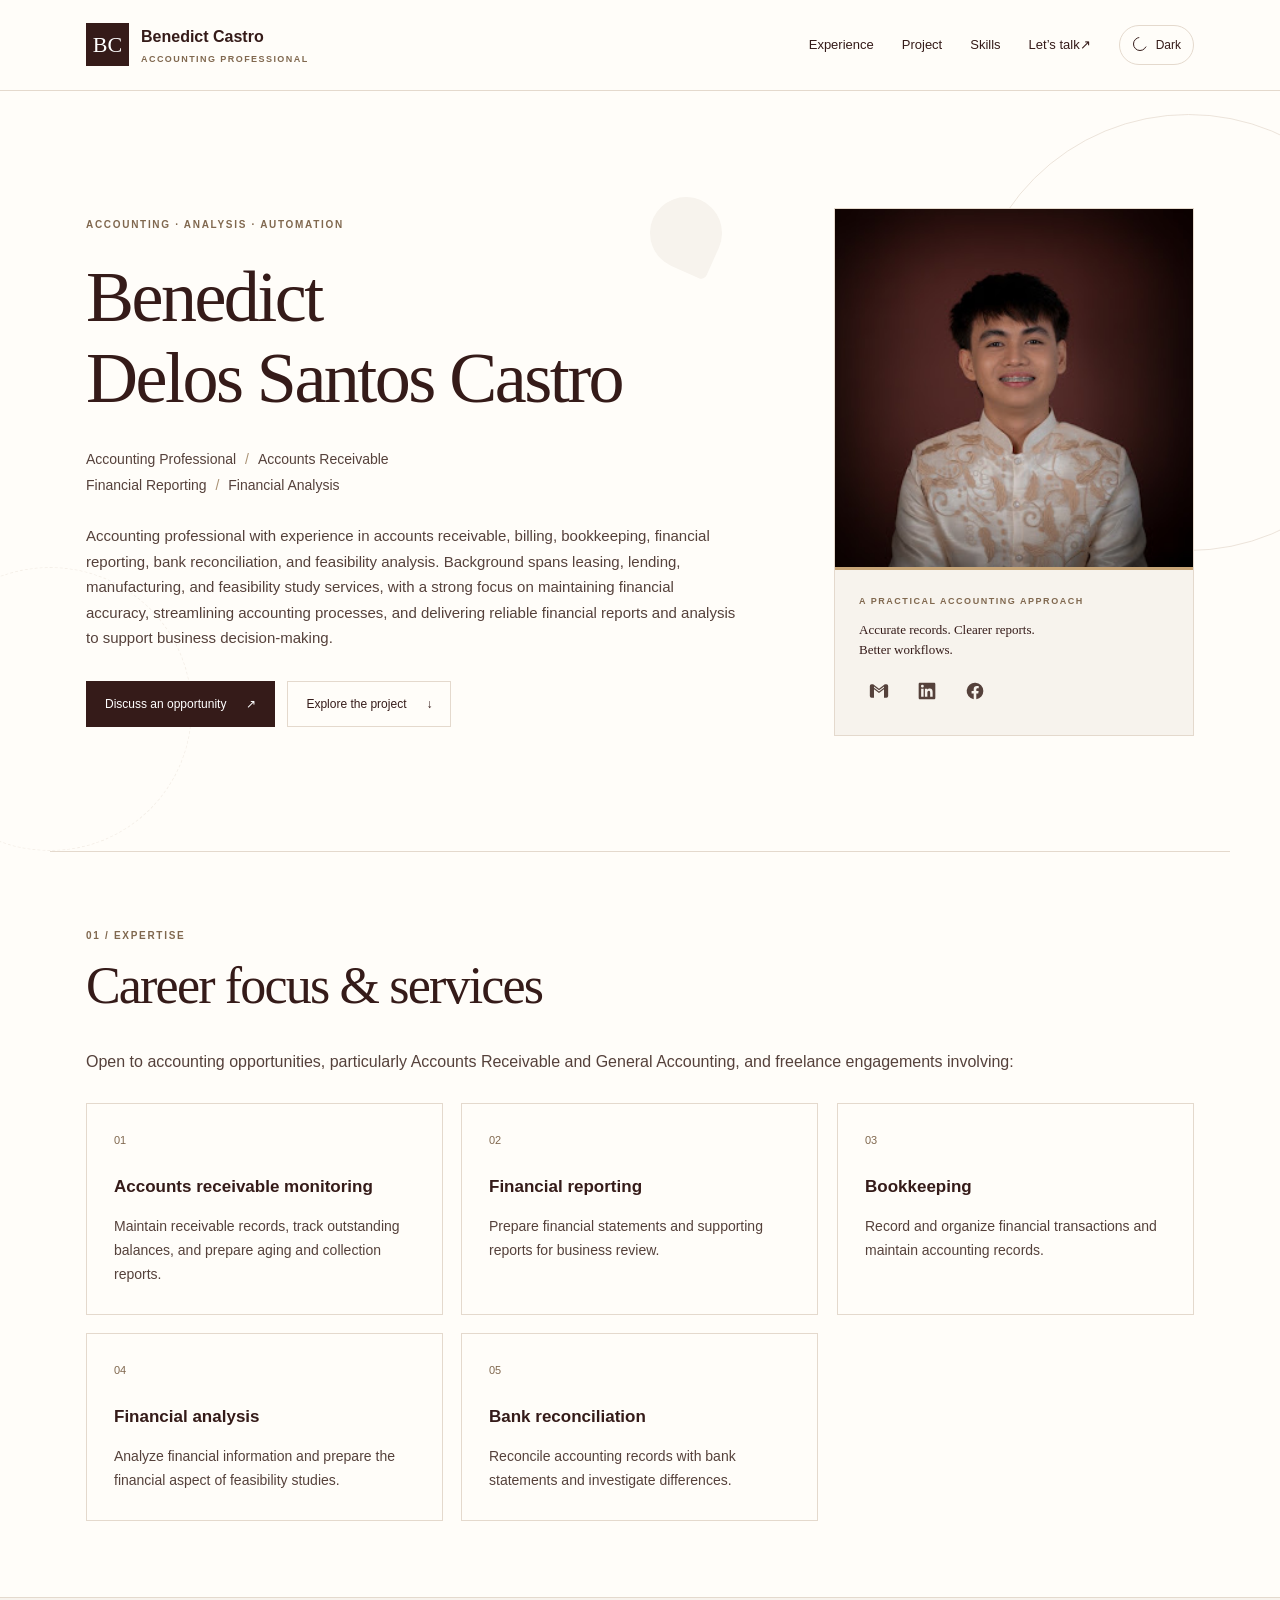
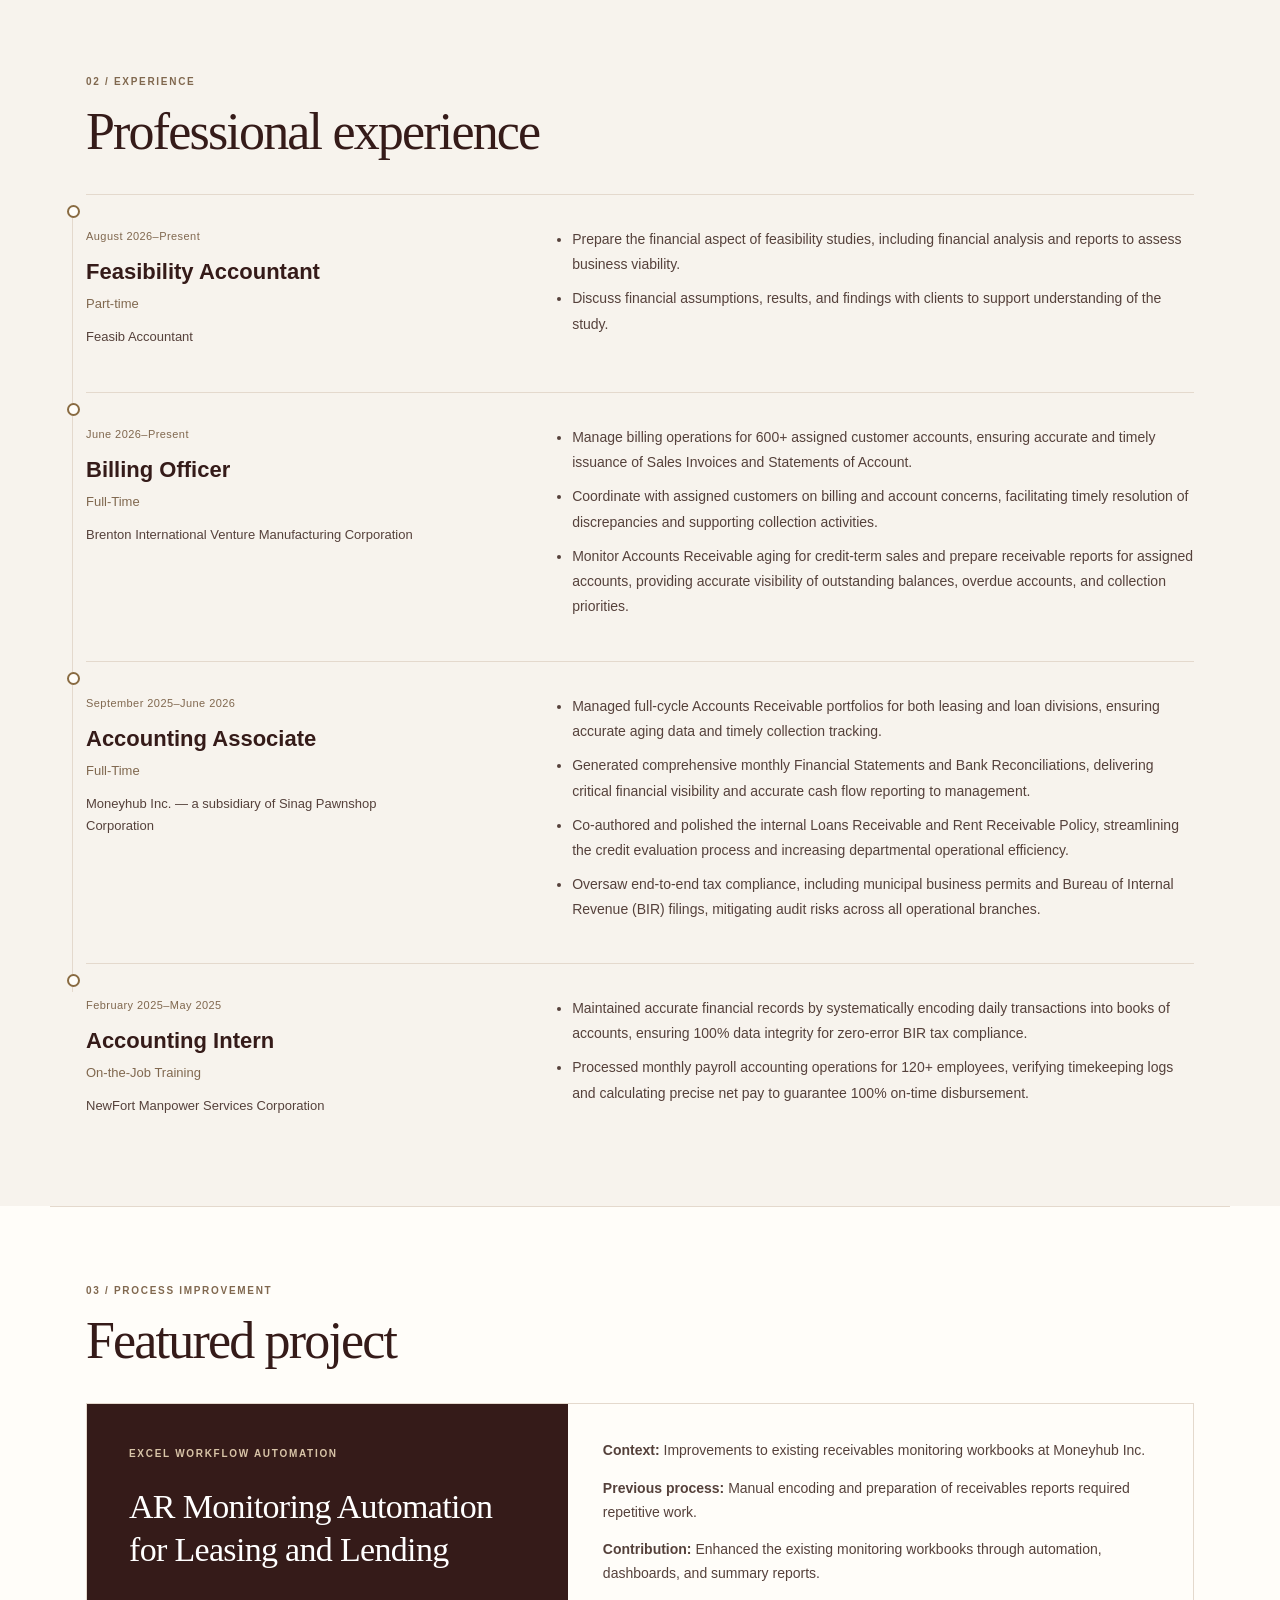
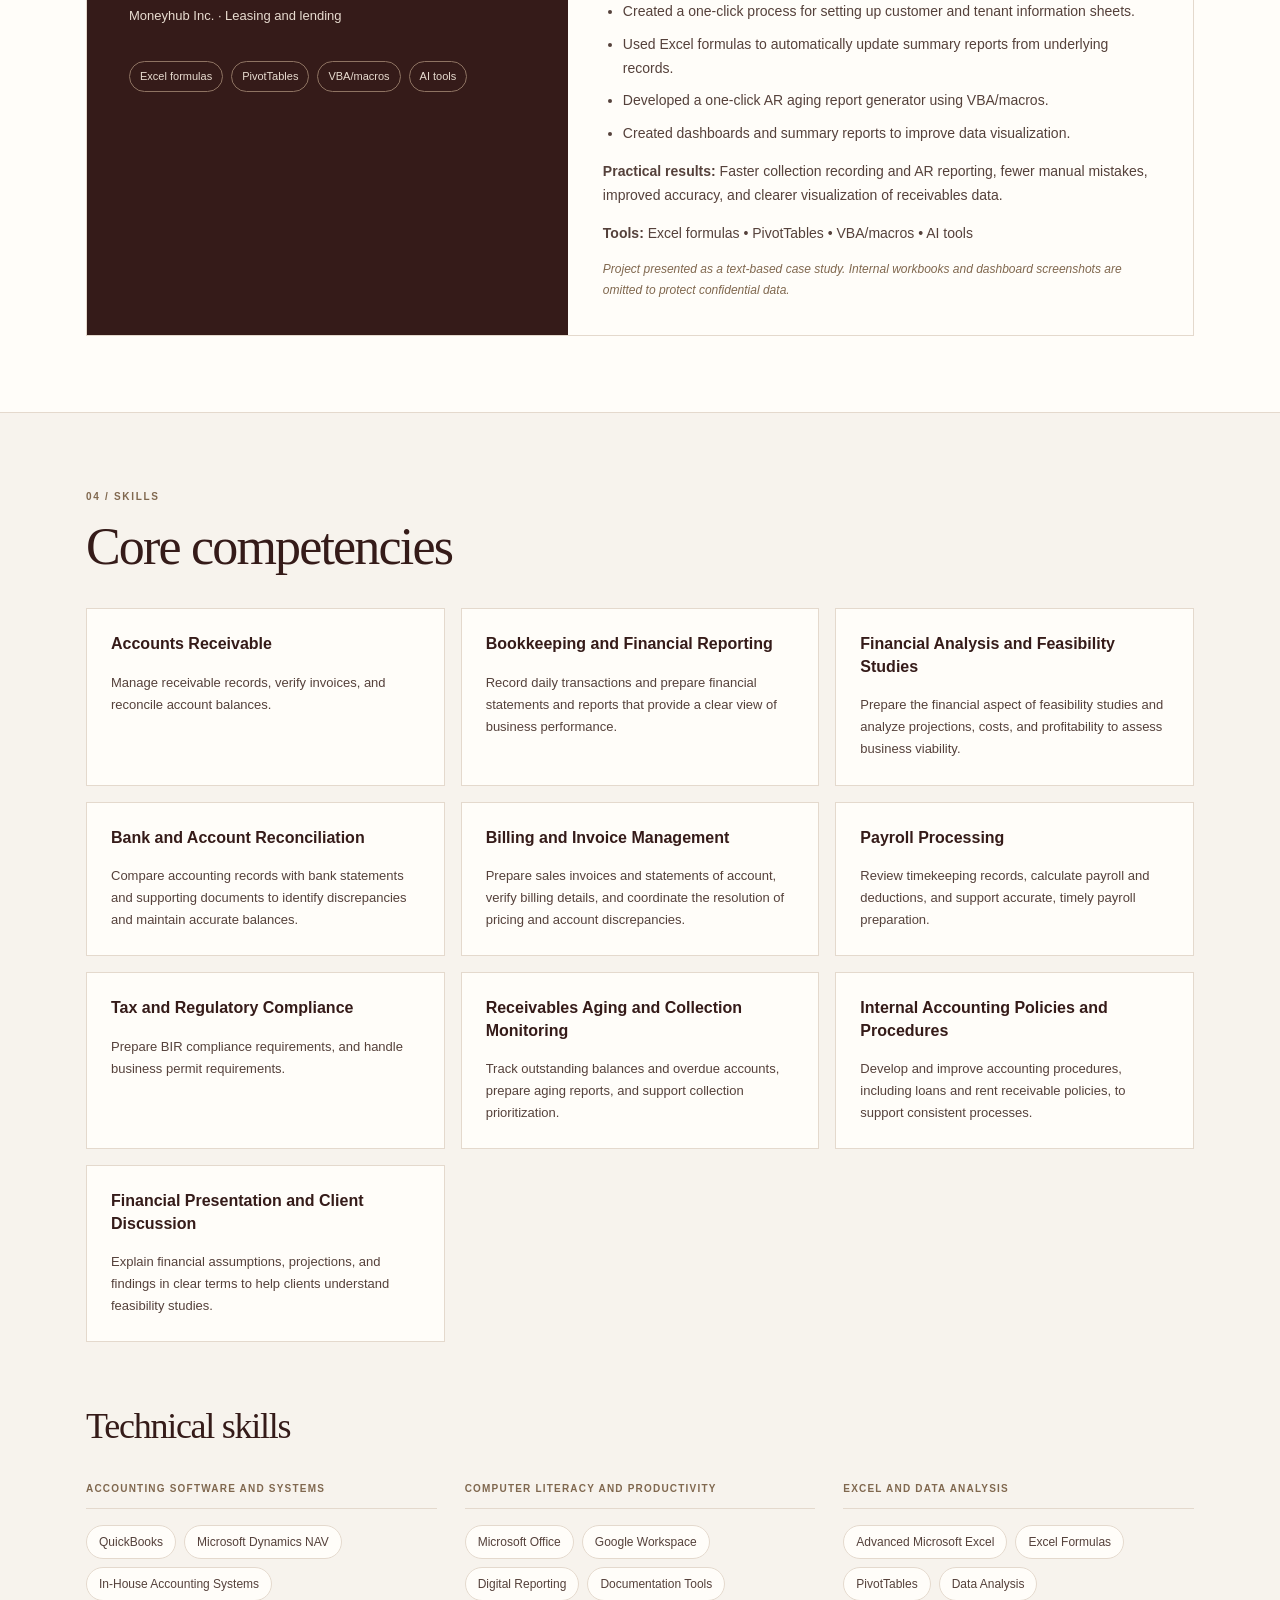
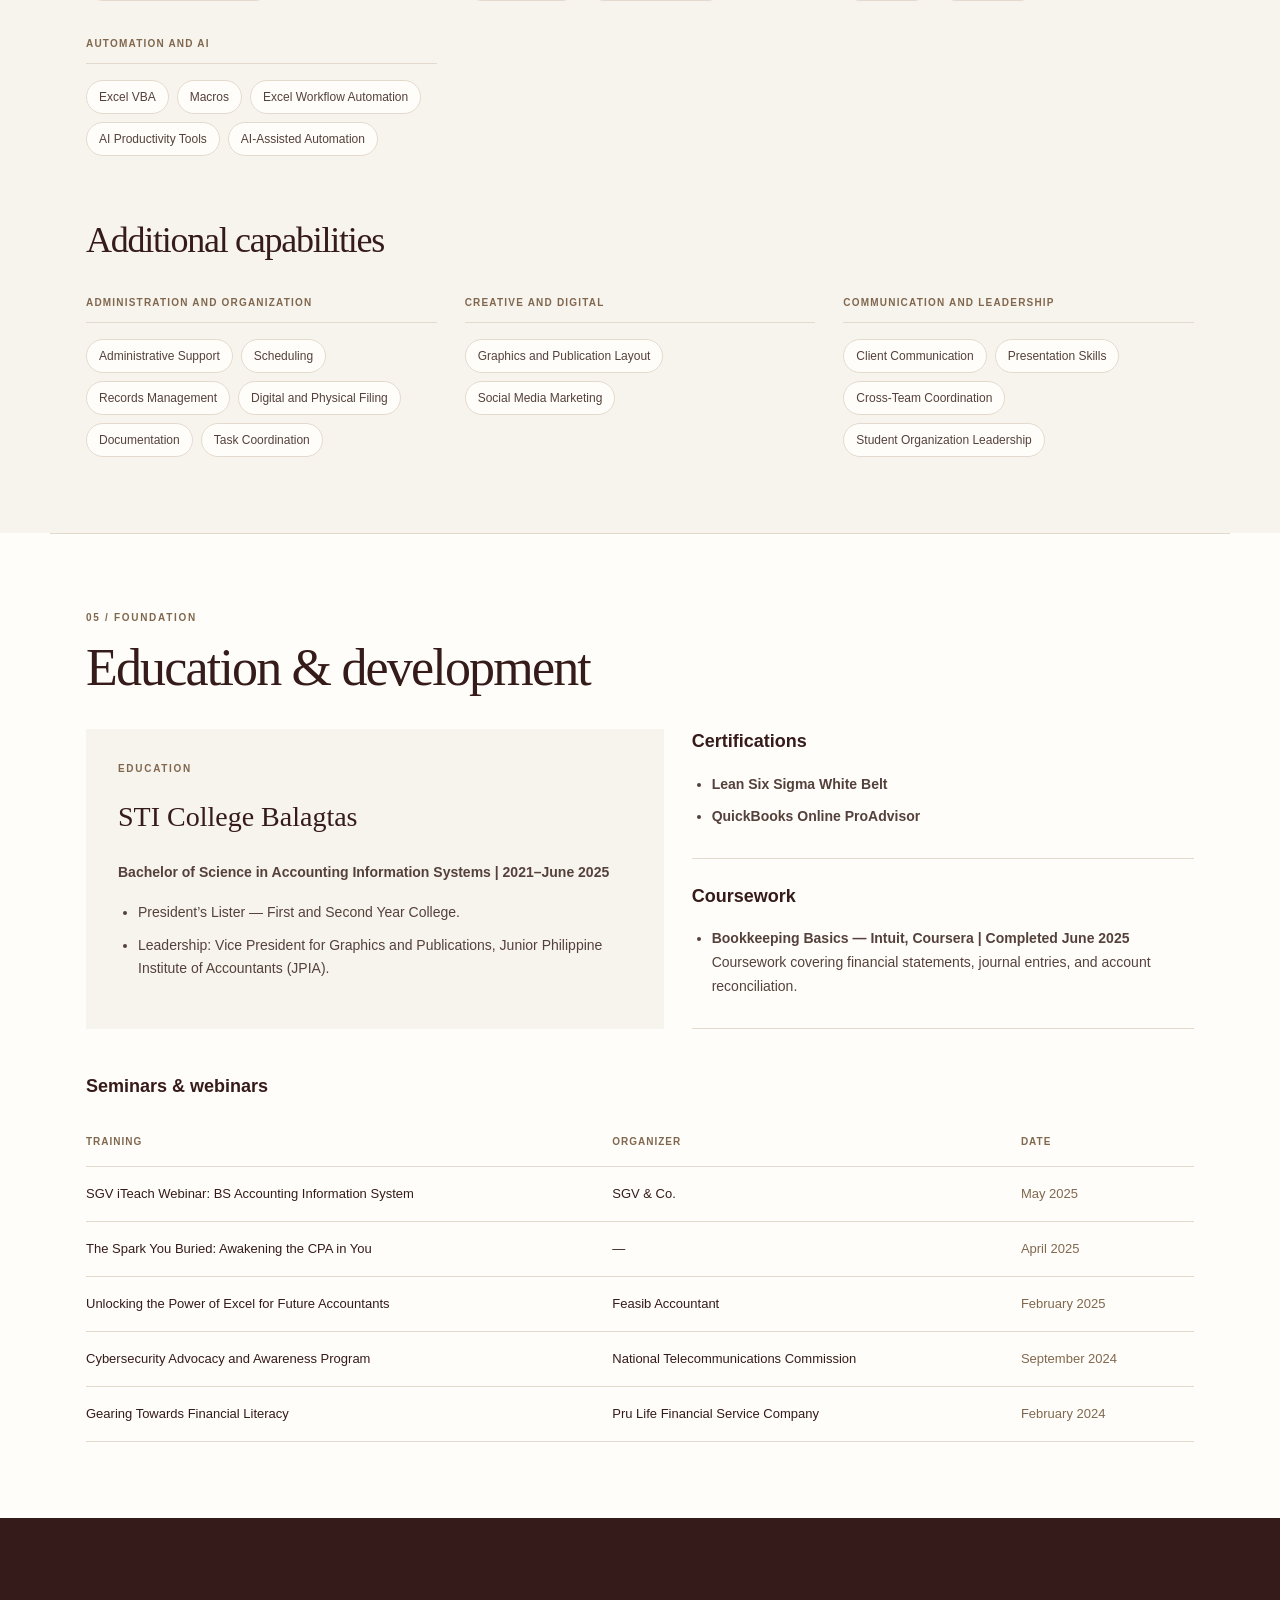
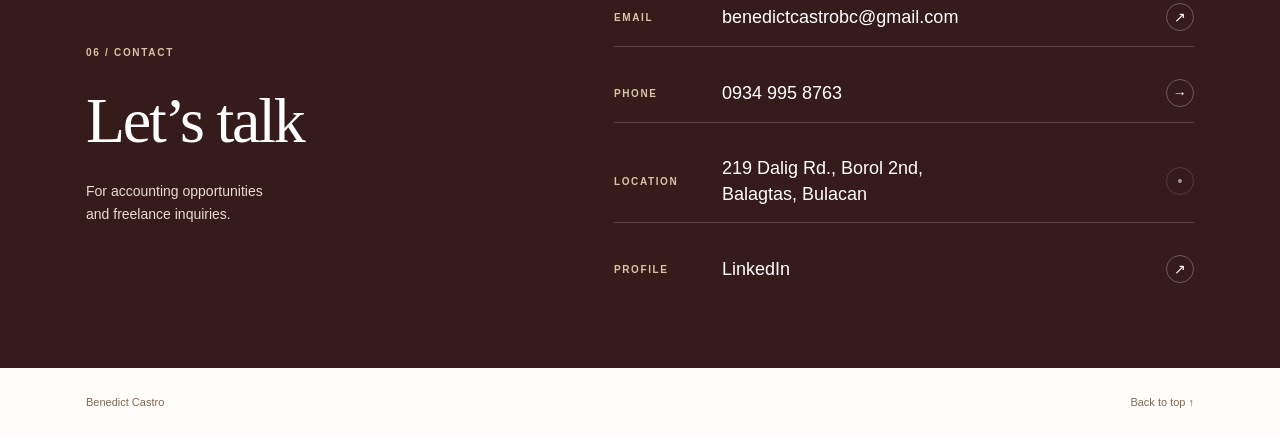
==== index.html @ 1db4bdfa "Add files via upload" ====
<!DOCTYPE html>
<html lang="en">
  <head>
    <meta charset="UTF-8">
    <meta name="viewport" content="width=device-width, initial-scale=1">
    <title>Benedict Castro - Portfolio</title>
    <meta name="description" content="Accounting portfolio of Benedict Castro: accounts receivable, financial reporting, feasibility analysis, and Excel automation.">
    <!-- Apply the saved theme before the page appears to avoid a color flash. -->
    <script>
      (() => {
        const key = 'benedict-portfolio-theme';
        let savedTheme = null;

        try {
          savedTheme = localStorage.getItem(key);
        } catch (error) {
          // The switch still works when browser storage is unavailable.
        }

        const prefersDark = window.matchMedia('(prefers-color-scheme: dark)').matches;
        const theme = savedTheme === 'light' || savedTheme === 'dark'
          ? savedTheme
          : (prefersDark ? 'dark' : 'light');

        document.documentElement.dataset.theme = theme;
      })();
    </script>
    <style>
      /* STYLES: edit colors, spacing and typography below. */
      /* PALETTE: burgundy, warm ivory and antique gold, inspired by the portrait. */
      :root {
        --primary: #351b19;
        --text: #55413b;
        --muted: #80684f;
        --bg: #f7f3ed;
        --line: #e4d9cd;
        --white: #fff;
        --page: #fffdf9;
        --surface: #fffdf9;
        --header: rgba(255,253,249,.97);
        --brand: #351b19;
        --button: #351b19;
        --button-text: #ffffff;
        color-scheme: light;
        --accent: #896b42;
      }

      * {
        box-sizing: border-box;
      }

      html {
        scroll-behavior: smooth;
        scroll-padding-top: 105px;
      }

      body {
        margin: 0;
        color: var(--primary);
        background: var(--page);
        font: 16px/1.7 'Segoe UI',Arial,sans-serif;
      }

      h1,h2,h3,p {
        margin-top: 0;
      }

      h1,h2 {
        font-family: Georgia,'Times New Roman',serif;
        font-weight: 400;
        line-height: 1.13;
        letter-spacing: -.035em;
      }

      h2 {
        font-size: clamp(32px,4vw,46px);
        margin-bottom: 22px;
      }

      h3 {
        font-size: 18px;
        line-height: 1.4;
        font-weight: 600;
      }

      p,li {
        color: var(--text);
      }

      a {
        color: inherit;
        text-decoration: none;
      }

      a:hover {
        text-decoration: none;
        text-underline-offset: 5px;
      }

      a:focus-visible {
        outline: 3px solid #a7804e;
        outline-offset: 5px;
      }

      ul {
        padding-left: 20px;
      }

      li {
        margin-bottom: 9px;
      }

      .wrap {
        max-width: 1180px;
        margin: auto;
        padding-left: 36px;
        padding-right: 36px;
      }

      .site-header {
        position: sticky;
        top: 0;
        z-index: 10;
        background: var(--header);
        border-bottom: 1px solid var(--line);
      }

      .header-inner {
        max-width: 1180px;
        margin: auto;
        min-height: 90px;
        padding: 16px 36px;
        display: flex;
        align-items: center;
        justify-content: space-between;
        gap: 20px;
      }

      .brand {
        display: flex;
        gap: 12px;
        align-items: center;
        font-size: 16px;
        font-weight: 600;
      }

      .monogram {
        background: var(--brand);
        color: white;
        width: 43px;
        height: 43px;
        display: grid;
        place-items: center;
        font: 22px Georgia,serif;
      }

      .brand-sub {
        display: block;
        font-size: 9px;
        letter-spacing: .16em;
        color: var(--muted);
        margin-top: 2px;
      }

      nav {
        display: flex;
        align-items: center;
        gap: 28px;
        font-size: 13px;
      }

      .nav-contact {
        border-bottom: 0;
        padding: 8px 0;
      }

      .hero {
        display: grid;
        grid-template-columns: 1.7fr 1fr;
        gap: 66px;
        padding-top: 88px;
        padding-bottom: 86px;
      }

      .eyebrow {
        display: block;
        font-size: 10px;
        line-height: 1.6;
        letter-spacing: .17em;
        font-weight: 600;
        color: var(--muted);
        margin-bottom: 24px;
      }

      h1 {
        font-size: clamp(45px,5.4vw,68px);
        margin-bottom: 26px;
      }

      .accent {
        color: var(--muted);
      }

      .headline {
        font-size: 14px;
        line-height: 1.9;
        margin-bottom: 24px;
      }

      .headline span {
        color: #aa9274;
        padding: 0 5px;
      }

      .hero-copy>p:not(.eyebrow):not(.headline) {
        font-size: 15px;
        max-width: 650px;
      }

      .hero-aside {
        align-self: center;
        background: var(--bg);
        border-top: 3px solid var(--primary);
        padding: 35px 30px;
      }

      .aside-statement {
        font: 30px/1.4 Georgia,serif;
        color: var(--primary);
        letter-spacing: -.02em;
      }

      .aside-rule {
        width: 45px;
        border-top: 1px solid var(--muted);
        margin: 25px 0;
      }

      .hero-aside p:not(.aside-statement) {
        font-size: 13px;
      }

      .availability {
        font-size: 11px;
        color: var(--text);
        display: flex;
        gap: 8px;
        align-items: center;
        margin-top: 28px;
      }

      .availability span {
        width: 6px;
        height: 6px;
        border-radius: 50%;
        background: var(--accent);
        flex-shrink: 0;
      }

      .actions {
        display: flex;
        gap: 12px;
        flex-wrap: wrap;
        margin-top: 30px;
      }

      .button {
        display: inline-flex;
        gap: 20px;
        justify-content: space-between;
        align-items: center;
        padding: 12px 18px;
        font-size: 12px;
        border: 1px solid var(--line);
      }

      .primary {
        background: var(--button);
        color: var(--button-text);
        border-color: var(--button);
      }

      .secondary {
        background: var(--surface);
      }

      .section {
        padding-top: 76px;
        padding-bottom: 76px;
        border-top: 1px solid var(--line);
      }

      .section-heading {
        display: flex;
        justify-content: space-between;
        gap: 40px;
        margin-bottom: 32px;
      }

      .section-heading .eyebrow {
        margin-bottom: 13px;
      }

      .section-heading h2 {
        margin-bottom: 0;
      }

      .shaded {
        background: var(--bg);
      }

      .service-grid {
        display: grid;
        grid-template-columns: repeat(3,1fr);
        gap: 18px;
        margin-top: 28px;
      }

      .service-card {
        border: 1px solid var(--line);
        padding: 27px;
      }

      .card-number {
        font-size: 11px;
        color: var(--muted);
        display: block;
        margin-bottom: 25px;
      }

      .service-card h3 {
        font-size: 17px;
      }

      .service-card p {
        font-size: 14px;
        margin-bottom: 0;
      }

      .role {
        display: grid;
        grid-template-columns: 1fr 1.6fr;
        gap: 65px;
        padding: 32px 0;
        border-top: 1px solid var(--line);
      }

      .role:last-child {
        padding-bottom: 0;
      }

      .date {
        font-size: 11px;
        color: var(--muted);
        letter-spacing: .04em;
      }

      .role h3 {
        font-size: 22px;
        margin-bottom: 10px;
      }

      .company {
        font-size: 13px;
        max-width: 330px;
      }

      .role-details ul {
        margin: 0;
      }

      .role-details li {
        font-size: 14px;
        line-height: 1.8;
      }

      .project-card {
        display: grid;
        grid-template-columns: 1fr 1.3fr;
        border: 1px solid var(--line);
      }

      .project-intro {
        background: var(--brand);
        padding: 42px;
        color: white;
      }

      .project-intro .eyebrow {
        color: #d8c4a7;
      }

      .project-intro h3 {
        font: 34px/1.25 Georgia,serif;
        font-weight: 400;
        letter-spacing: -.02em;
      }

      .project-intro p {
        color: #e8dcd0;
        font-size: 13px;
      }

      .project-tools {
        display: flex;
        flex-wrap: wrap;
        gap: 8px;
        margin-top: 34px;
      }

      .project-tools .skill-link {
        font-size: 11px;
        border: 1px solid #8e7362;
        padding: 5px 10px;
        border-radius: 20px;
      }

      .project-copy {
        padding: 35px;
        font-size: 14px;
      }

      .project-copy p:last-child {
        font-size: 12px;
        margin-bottom: 0;
        color: var(--muted);
      }

      .competency-grid {
        display: grid;
        grid-template-columns: repeat(3,1fr);
        gap: 16px;
      }

      .competency {
        background: var(--surface);
        border: 1px solid var(--line);
        padding: 24px;
      }

      .competency h3 {
        font-size: 16px;
      }

      .competency p {
        font-size: 13px;
        margin: 0;
      }

      .skills-block {
        margin-top: 64px;
      }

      .skills-block h2 {
        font-size: 36px;
      }

      .skill-grid {
        display: grid;
        grid-template-columns: repeat(3,1fr);
        gap: 36px 28px;
        margin-top: 35px;
      }

      .skill-group h3 {
        text-transform: uppercase;
        font-size: 10px;
        letter-spacing: .12em;
        color: var(--muted);
        border-bottom: 1px solid var(--line);
        padding-bottom: 12px;
        margin-bottom: 16px;
      }

      .tags {
        list-style: none;
        padding: 0;
        margin: 0;
        display: flex;
        flex-wrap: wrap;
        gap: 8px;
      }

      .tags .skill-link {
        background: var(--surface);
        border: 1px solid var(--line);
        border-radius: 30px;
        padding: 7px 12px;
        font-size: 12px;
        margin: 0;
        line-height: 1.5;
      }

      .education-grid {
        display: grid;
        grid-template-columns: 1.15fr 1fr;
        gap: 28px;
      }

      .education-card {
        background: var(--bg);
        padding: 32px;
      }

      .education-card h3 {
        font: 28px Georgia,serif;
      }

      .education-card p,.education-card li,.credential-card {
        font-size: 14px;
      }

      .credential-card {
        border-bottom: 1px solid var(--line);
        padding: 0 0 15px;
        margin-bottom: 25px;
      }

      .credential-card:last-child {
        margin-bottom: 0;
      }

      .training-title {
        margin-top: 44px;
      }

      .table-scroll {
        overflow-x: auto;
      }

      table {
        border-collapse: collapse;
        width: 100%;
        text-align: left;
        font-size: 13px;
      }

      th {
        font-size: 10px;
        letter-spacing: .1em;
        text-transform: uppercase;
        color: var(--muted);
        font-weight: 600;
      }

      td,th {
        padding: 16px 15px;
        border-bottom: 1px solid var(--line);
        vertical-align: top;
      }

      td:first-child,th:first-child {
        padding-left: 0;
      }

      td:last-child {
        white-space: nowrap;
        color: var(--muted);
      }

      .contact {
        background: var(--brand);
        color: white;
        padding: 70px 0;
      }

      .contact-grid {
        display: grid;
        grid-template-columns: 1fr 1.2fr;
        gap: 45px;
        align-items: center;
      }

      .contact h2 {
        font-size: 64px;
        margin-bottom: 22px;
      }

      .contact h2 span {
        color: #c7a577;
      }

      .contact .eyebrow {
        color: #d8c4a7;
      }

      .contact p {
        color: #e8dcd0;
        font-size: 14px;
      }

      .contact address {
        font-style: normal;
        display: flex;
        align-items: flex-start;
        flex-direction: column;
        gap: 17px;
      }

      .contact .email {
        font-size: clamp(15px,2.1vw,23px);
        border-bottom: 0;
        padding-bottom: 15px;
        overflow-wrap: anywhere;
      }

      .contact address>p {
        margin: 0;
      }

      footer {
        display: flex;
        justify-content: space-between;
        gap: 20px;
        padding-top: 25px;
        padding-bottom: 25px;
        font-size: 11px;
        color: var(--muted);
      }

      .sr-only {
        position: absolute;
        width: 1px;
        height: 1px;
        padding: 0;
        margin: -1px;
        overflow: hidden;
        clip: rect(0,0,0,0);
        white-space: nowrap;
        border: 0;
      }

      .skip {
        position: fixed;
        top: -100px;
        left: 20px;
        background: var(--surface);
        padding: 10px;
        z-index: 30;
      }

      .skip:focus {
        top: 10px;
      }

      @media(max-width:900px) {
        .hero {
          gap: 28px;
          grid-template-columns: 1.5fr 1fr;
          padding-top: 60px;
        }

        .hero-aside {
          padding: 25px;
        }

        .aside-statement {
          font-size: 25px;
        }

        .service-grid,.competency-grid,.skill-grid {
          grid-template-columns: repeat(2,1fr);
        }

        .role {
          gap: 30px;
        }

        .project-card {
          grid-template-columns: 1fr 1.2fr;
        }

        .project-intro,.project-copy {
          padding: 27px;
        }

        .contact-grid {
          grid-template-columns: 1fr 1.3fr;
          gap: 24px;
        }

      }

      @media(max-width:640px) {
        html {
          scroll-padding-top: 135px;
        }

        .wrap {
          padding-left: 22px;
          padding-right: 22px;
        }

        .header-inner {
          padding: 14px 22px;
          flex-wrap: wrap;
          gap: 12px;
        }

        .brand-sub {
          font-size: 8px;
        }

        nav {
          width: 100%;
          justify-content: space-between;
          gap: 12px;
          font-size: 12px;
        }

        .nav-contact {
          padding: 0;
        }

        .hero {
          grid-template-columns: 1fr;
          padding-top: 46px;
          padding-bottom: 45px;
          gap: 32px;
        }

        h1 {
          font-size: 44px;
        }

        .hero-aside {
          padding: 24px;
        }

        .aside-statement {
          font-size: 26px;
        }

        .section {
          padding-top: 46px;
          padding-bottom: 46px;
        }

        .service-grid,.competency-grid,.skill-grid,.role,.project-card,.education-grid,.contact-grid {
          grid-template-columns: 1fr;
        }

        .role {
          gap: 10px;
        }

        .role-meta p:last-child {
          margin-bottom: 5px;
        }

        .service-card {
          padding: 23px;
        }

        .card-number {
          margin-bottom: 12px;
        }

        .section-heading {
          margin-bottom: 25px;
        }

        .skills-block {
          margin-top: 44px;
        }

        .skill-grid {
          gap: 26px;
        }

        .project-intro h3 {
          font-size: 30px;
        }

        .contact {
          padding: 46px 0;
        }

        .contact h2 {
          font-size: 50px;
        }

        .contact-grid {
          gap: 25px;
        }

        footer {
          font-size: 10px;
        }

        .training-title {
          margin-top: 32px;
        }

        td,th {
          padding: 12px 10px;
        }

        .table-scroll table {
          min-width: 520px;
        }

      }

      @media(prefers-reduced-motion:reduce) {
        html {
          scroll-behavior: auto;
        }

      }

      @media print {
        .site-header,.actions,.skip,footer a {
          display: none;
        }

        html {
          scroll-padding: 0;
        }

        .wrap {
          max-width: none;
          padding-left: 0;
          padding-right: 0;
        }

        .section,.hero {
          padding: 25px 0;
        }

        .hero {
          grid-template-columns: 1.5fr 1fr;
          gap: 20px;
        }

        h1 {
          font-size: 38px;
        }

        h2 {
          font-size: 28px;
        }

        .contact {
          padding: 20px;
        }

        .role,.competency,.service-card,.education-card {
          break-inside: avoid;
        }

        .skill-grid,.competency-grid {
          grid-template-columns: repeat(2,1fr);
        }

        .project-card {
          display: block;
        }

        .project-intro {
          padding: 20px;
        }

        .table-scroll {
          overflow: visible;
        }

        body {
          -webkit-print-color-adjust: exact;
          print-color-adjust: exact;
        }

      }

      /* PORTRAIT: preserve the complete square photo without cropping. */
      .hero-aside.portrait-card {
        padding: 0;
        border: 1px solid var(--line);
        background: var(--bg);
        max-width: 360px;
        width: 100%;
        justify-self: end;
        overflow: hidden;
      }

      .portrait {
        display: block;
        width: 100%;
        height: auto;
        aspect-ratio: 1;
        object-fit: contain;
      }

      .portrait-caption {
        padding: 24px;
        border-top: 3px solid #c7a577;
      }

      .portrait-caption .eyebrow {
        font-size: 9px;
        margin-bottom: 12px;
      }

      .hero-aside .portrait-statement {
        font: 20px/1.5 Georgia, 'Times New Roman', serif;
        color: var(--primary);
        margin-bottom: 0;
      }

      .portrait-caption .availability {
        margin-top: 18px;
        font-size: 10px;
      }

      @media (max-width: 640px) {
        .hero-aside.portrait-card {
          justify-self: center;
          max-width: 340px;
        }
      }

      /* DARK MODE: warm charcoal, ivory text and muted gold accents. */
      :root[data-theme="dark"] {
        --primary: #f2e7d9;
        --text: #d5c7bb;
        --muted: #bca58b;
        --bg: #231d1a;
        --line: #493b33;
        --white: #2a211d;
        --accent: #c7a577;
        --page: #191513;
        --surface: #2a211d;
        --header: rgba(25,21,19,.97);
        --brand: #351b19;
        --button: #d5b58c;
        --button-text: #251a14;
        color-scheme: dark;
      }

      .theme-toggle {
        display: inline-flex;
        align-items: center;
        justify-content: center;
        gap: 6px;
        min-height: 40px;
        padding: 8px 12px;
        border: 1px solid var(--line);
        border-radius: 24px;
        background: var(--surface);
        color: var(--primary);
        font: inherit;
        font-size: 12px;
        cursor: pointer;
      }

      .theme-toggle:hover {
        border-color: var(--muted);
      }

      .theme-toggle:focus-visible {
        outline: 3px solid var(--accent);
        outline-offset: 4px;
      }

      .theme-toggle[hidden] {
        display: none;
      }

      .theme-icon {
        font-size: 16px;
        line-height: 1;
      }

      @media (max-width: 640px) {
        nav {
          gap: 8px;
          flex-wrap: wrap;
        }

        .theme-toggle {
          padding: 7px 10px;
          font-size: 11px;
        }
      }

      @media print {
        .theme-toggle {
          display: none;
        }

        :root[data-theme] {
          --primary: #351b19;
          --text: #55413b;
          --muted: #80684f;
          --bg: #f7f3ed;
          --line: #e4d9cd;
          --page: #fffdf9;
          --surface: #fffdf9;
          color-scheme: light;
        }
      }

      /* INTERACTION: subtle feedback only on links and buttons. */
      .button,
      .theme-toggle {
        transition:
          transform 160ms ease,
          box-shadow 160ms ease,
          border-color 160ms ease,
          background-color 160ms ease;
      }

      nav a,
      .contact address a,
      footer a {
        transition: color 160ms ease, border-color 160ms ease;
      }

      /* Static cards, portraits and skill tags intentionally have no animation. */
      @media (hover: hover) and (pointer: fine) {
        .primary:hover {
          transform: translateY(-1px);
          box-shadow: 0 4px 12px rgba(53, 27, 25, 0.16);
          text-decoration: none;
        }

        :root[data-theme="dark"] .primary:hover {
          box-shadow: 0 4px 14px rgba(0, 0, 0, 0.24);
        }

        .secondary:hover,
        .theme-toggle:hover {
          background-color: var(--bg);
          border-color: var(--muted);
          text-decoration: none;
        }

        nav a:hover,
        footer a:hover {
          color: var(--accent);
        }

        .contact address a:hover {
          color: #e7c99e;
          border-color: #e7c99e;
        }
      }

      .button:active,
      .theme-toggle:active {
        transform: translateY(1px);
      }

      @media (prefers-reduced-motion: reduce) {
        .button,
        .theme-toggle,
        nav a,
        .contact address a,
        footer a {
          transition: none;
          transform: none !important;
        }
      }

      /* Employment type appears directly beneath the position title. */
      .role .employment-type {
        font-size: 13px;
        font-weight: 500;
        color: var(--muted);
        margin-top: -4px;
        margin-bottom: 10px;
      }

      /* SOCIAL LINKS: compact icons in the portrait caption. */
      .social-links {
        display: flex;
        flex-wrap: wrap;
        align-items: center;
        gap: 8px;
        margin-top: 12px;
      }

      .social-link {
        display: inline-flex;
        align-items: center;
        justify-content: center;
        width: 40px;
        height: 40px;
        font-size: 12px;
        color: var(--text);
        transition: color 160ms ease;
      }

      .social-link svg {
        width: 20px;
        height: 20px;
        flex-shrink: 0;
      }

      .social-link small {
        display: block;
        font-size: 9px;
        line-height: 1.3;
      }

      .social-pending {
        color: var(--muted);
        cursor: default;
      }

      @media (hover: hover) and (pointer: fine) {
        a.social-link:hover {
          color: var(--accent);
        }
      }

      @media (prefers-reduced-motion: reduce) {
        .social-link {
          transition: none;
        }
      }

      /* SKILL REFERENCES: native links open official resources in a new tab. */
      .tags li {
        margin: 0;
        padding: 0;
      }

      .skill-link {
        display: inline-block;
        cursor: pointer;
        transition: border-color 160ms ease, background-color 160ms ease;
      }

      .tags .skill-link {
        color: var(--text);
      }

      .project-tools .skill-link {
        color: #e8dcd0;
      }

      .skill-link:focus-visible {
        outline: 2px solid var(--accent);
        outline-offset: 3px;
      }

      @media (hover: hover) and (pointer: fine) {
        .skill-link:hover {
          border-color: var(--accent);
          text-decoration: none;
          text-underline-offset: 3px;
        }

        .project-tools .skill-link:hover {
          border-color: #d5b58c;
        }
      }

      @media (prefers-reduced-motion: reduce) {
        .skill-link {
          transition: none;
        }
      }

      /* LINK FEEDBACK: a small lift and highlight replace all hover underlines. */
      a:hover,
      a:focus-visible {
        text-decoration: none;
      }

      .nav-contact,
      .contact .email {
        border-bottom: 0;
      }

      nav a,
      .contact address a,
      footer a,
      a.social-link,
      .skill-link {
        transition:
          transform 180ms ease,
          color 180ms ease,
          background-color 180ms ease,
          border-color 180ms ease,
          box-shadow 180ms ease;
      }

      nav a,
      footer a {
        display: inline-flex;
        align-items: center;
      }

      @media (hover: hover) and (pointer: fine) {
        nav a:hover,
        footer a:hover,
        a.social-link:hover {
          transform: translateY(-2px);
        }

        .skill-link:hover {
          transform: translateY(-2px);
          background-color: var(--bg);
          box-shadow: 0 3px 9px rgba(53, 27, 25, 0.10);
        }

        .project-tools .skill-link:hover {
          background-color: rgba(213, 181, 140, 0.12);
        }

        .contact address a:hover {
          transform: translateX(3px);
        }
      }

      /* Scroll movement is added progressively in JavaScript.
         Content always remains visible if scripts or animations are unavailable. */
      @media (prefers-reduced-motion: reduce) {
        nav a,
        .contact address a,
        footer a,
        a.social-link,
        .skill-link {
          transition: none;
          transform: none !important;
        }
      }



      /* 2026 INTERACTIVE ENHANCEMENTS — keeps the existing palette and content. */
      :root { --ease-out: cubic-bezier(.22,1,.36,1); }
      body { overflow-x: hidden; }
      .site-header { z-index: 50; backdrop-filter: blur(14px); -webkit-backdrop-filter: blur(14px); }
      .scroll-progress { position: fixed; inset: 0 auto auto 0; width: 0; height: 3px; z-index: 80; background: var(--accent); transform-origin: left center; pointer-events: none; }
      .menu-toggle { display: none; width: 44px; height: 44px; border: 1px solid var(--line); background: transparent; color: var(--primary); border-radius: 999px; cursor: pointer; align-items: center; justify-content: center; padding: 0; }
      .menu-toggle-lines, .menu-toggle-lines::before, .menu-toggle-lines::after { width: 18px; height: 1.5px; background: currentColor; display: block; position: relative; transition: transform 220ms var(--ease-out), opacity 180ms ease; }
      .menu-toggle-lines::before, .menu-toggle-lines::after { content: ''; position: absolute; left: 0; }
      .menu-toggle-lines::before { top: -6px; } .menu-toggle-lines::after { top: 6px; }
      .menu-toggle[aria-expanded="true"] .menu-toggle-lines { background: transparent; }
      .menu-toggle[aria-expanded="true"] .menu-toggle-lines::before { top: 0; transform: rotate(45deg); }
      .menu-toggle[aria-expanded="true"] .menu-toggle-lines::after { top: 0; transform: rotate(-45deg); }
      nav a { position: relative; }
      nav a:not(.nav-contact)::after { content: ''; position: absolute; left: 0; right: 100%; bottom: -6px; height: 1px; background: var(--accent); transition: right 220ms var(--ease-out); }
      nav a[aria-current="true"] { color: var(--accent); }
      nav a[aria-current="true"]::after { right: 0; }

      .hero { position: relative; isolation: isolate; min-height: min(760px, calc(100svh - 90px)); align-items: center; }
      .hero::before, .hero::after { content: ''; position: absolute; z-index: -1; pointer-events: none; border: 1px solid var(--line); border-radius: 50%; opacity: .7; }
      .hero::before { width: clamp(240px,34vw,500px); aspect-ratio: 1; right: -15%; top: 3%; }
      .hero::after { width: clamp(150px,22vw,310px); aspect-ratio: 1; left: -12%; bottom: 0; border-style: dashed; opacity: .38; }
      .hero-copy { position: relative; }
      .hero-copy::after { content: ''; position: absolute; width: 72px; height: 72px; right: 3%; top: -20px; border-radius: 50% 50% 8% 50%; background: var(--bg); z-index: -1; transform: rotate(24deg); }
      h1 { font-size: clamp(44px, 5.7vw, 72px); text-wrap: balance; }
      .section-heading h2 { font-size: clamp(34px,4.4vw,52px); }

      .role { position: relative; }
      #experience .role::before { content: ''; position: absolute; left: -19px; top: 10px; width: 9px; height: 9px; border-radius: 50%; background: var(--surface); border: 2px solid var(--accent); z-index: 2; }
      #experience .role::after { content: ''; position: absolute; left: -14px; top: 20px; bottom: -28px; width: 1px; background: var(--line); }
      #experience .role:last-child::after { display: none; }
      .project-card { transform-style: preserve-3d; will-change: transform; transition: transform 300ms var(--ease-out), box-shadow 300ms var(--ease-out); }
      .project-card > * { transform: translateZ(0); }
      .tags li, .project-tools li { transition: transform 220ms var(--ease-out); }
      .social-link { position: relative; border-radius: 50%; }
      .social-link::after { content: attr(title); position: absolute; left: 50%; bottom: calc(100% + 9px); transform: translate(-50%,5px); white-space: nowrap; padding: 5px 8px; border-radius: 5px; background: var(--primary); color: var(--button-text); font-size: 10px; letter-spacing: .03em; opacity: 0; pointer-events: none; transition: opacity 160ms ease, transform 160ms ease; }
      @media (hover:hover) and (pointer:fine) { .social-link[title]:hover::after { opacity: 1; transform: translate(-50%,0); } .project-card:hover { box-shadow: 0 18px 45px rgba(53,27,25,.10); } }

      .back-to-top { position: fixed; right: clamp(18px,3vw,34px); bottom: clamp(18px,3vw,34px); width: 46px; height: 46px; display: grid; place-items: center; border: 1px solid var(--line); border-radius: 50%; background: var(--surface); color: var(--primary); box-shadow: 0 8px 26px rgba(53,27,25,.10); z-index: 45; opacity: 0; visibility: hidden; transform: translateY(10px); transition: opacity 220ms ease, transform 220ms var(--ease-out), visibility 220ms; }
      .back-to-top.is-visible { opacity: 1; visibility: visible; transform: translateY(0); }
      .back-to-top:hover { transform: translateY(-3px); }

      @media (max-width: 760px) {
        html { scroll-padding-top: 78px; }
        .header-inner { min-height: 72px; padding-top: 12px; padding-bottom: 12px; flex-wrap: nowrap; }
        .menu-toggle { display: inline-flex; margin-left: auto; flex: 0 0 auto; }
        .site-header nav { position: absolute; top: calc(100% + 1px); left: 0; right: 0; width: auto; padding: 14px 22px 20px; background: var(--header); border-bottom: 1px solid var(--line); display: grid; grid-template-columns: 1fr 1fr; gap: 4px 12px; opacity: 0; visibility: hidden; transform: translateY(-8px); pointer-events: none; transition: opacity 180ms ease, transform 220ms var(--ease-out), visibility 180ms; box-shadow: 0 12px 30px rgba(53,27,25,.06); }
        .site-header nav.is-open { opacity: 1; visibility: visible; transform: translateY(0); pointer-events: auto; }
        .site-header nav a { padding: 10px 4px; }
        .site-header nav .theme-toggle { justify-self: end; }
        .hero { min-height: auto; padding-top: 56px; }
        .hero::before { right: -35%; top: 8%; } .hero::after { left: -30%; }
        .hero-copy::after { width: 52px; height: 52px; right: 0; }
        #experience .role::before, #experience .role::after { display: none; }
      }
      @media (max-width: 430px) {
        .brand > span:last-child { font-size: 14px; }
        .monogram { width: 40px; height: 40px; }
        .site-header nav { grid-template-columns: 1fr; }
        .site-header nav .theme-toggle { justify-self: start; margin-top: 4px; }
        h1 { font-size: clamp(39px,12vw,50px); }
        .actions { align-items: stretch; }
        .actions .button { width: 100%; justify-content: center; }
      }
      @media (prefers-reduced-motion: reduce) {
        html { scroll-behavior: auto; }
        .menu-toggle-lines, .menu-toggle-lines::before, .menu-toggle-lines::after, .site-header nav, nav a::after, .project-card, .back-to-top, .social-link::after { transition: none !important; }
        .hero::after { border-style: solid; }
      }


      /* MOBILE NAV + CONTACT + THEME ICON FIXES */
      .theme-icon{
        width:18px;height:18px;display:inline-block;position:relative;flex:0 0 18px;
      }
      .theme-icon::before,.theme-icon::after{content:"";position:absolute;box-sizing:border-box}
      /* Default button offers dark mode: a monochrome moon drawn with CSS, not an emoji. */
      .theme-icon::before{
        width:14px;height:14px;border:1.8px solid currentColor;border-radius:50%;
        left:1px;top:1px;
      }
      .theme-icon::after{
        width:12px;height:12px;border-radius:50%;background:var(--surface);
        left:6px;top:-1px;
      }
      :root[data-theme="dark"] .theme-icon::before{
        width:14px;height:14px;border:1.6px solid currentColor;border-radius:50%;
        left:2px;top:2px;box-shadow:
          0 -7px 0 -6px currentColor,0 7px 0 -6px currentColor,
          7px 0 0 -6px currentColor,-7px 0 0 -6px currentColor,
          5px 5px 0 -6px currentColor,-5px -5px 0 -6px currentColor,
          5px -5px 0 -6px currentColor,-5px 5px 0 -6px currentColor;
      }
      :root[data-theme="dark"] .theme-icon::after{display:none}

      .contact-detail-list{display:grid;gap:12px;width:100%}
      .contact-detail{
        display:grid;grid-template-columns:92px minmax(0,1fr) auto;gap:16px;align-items:center;
        width:100%;padding:15px 0;border-bottom:1px solid rgba(255,255,255,.18);
        color:#fff;text-decoration:none;
      }
      .contact-detail:last-child{border-bottom:0}
      .contact-detail-label{
        color:#d8c4a7;font-size:10px;letter-spacing:.16em;text-transform:uppercase;font-weight:700;
      }
      .contact-detail-value{font-size:clamp(14px,1.65vw,18px);line-height:1.45;overflow-wrap:anywhere}
      .contact-detail-mark{
        width:28px;height:28px;border:1px solid rgba(255,255,255,.28);border-radius:50%;
        display:grid;place-items:center;font-size:14px;line-height:1;color:#fff;
      }
      .contact-detail-static .contact-detail-mark{opacity:.55}
      @media (hover:hover) and (pointer:fine){
        a.contact-detail:hover{transform:translateX(4px)}
        a.contact-detail:hover .contact-detail-mark{background:rgba(255,255,255,.10);border-color:rgba(255,255,255,.55)}
      }

      @media (max-width:760px){
        .site-header{overflow:visible}
        .header-inner{position:relative}
        .site-header nav{
          position:fixed;
          top:72px;left:14px;right:14px;width:auto;
          max-height:calc(100svh - 90px);overflow:auto;
          padding:12px;
          background:var(--surface);
          border:1px solid var(--line);border-radius:16px;
          display:flex;flex-direction:column;align-items:stretch;gap:2px;
          opacity:0;visibility:hidden;transform:translateY(-8px) scale(.985);
          transform-origin:top right;pointer-events:none;
          box-shadow:0 18px 45px rgba(30,20,16,.16);
          z-index:100;
        }
        .site-header nav.is-open{
          display:flex !important;
          opacity:1 !important;
          visibility:visible !important;
          transform:translateY(0) scale(1) !important;
          pointer-events:auto !important;
          z-index:9999;
        }
        .site-header nav a{
          width:100%;padding:12px 14px;border-radius:10px;
        }
        .site-header nav a::after{display:none}
        .site-header nav a[aria-current="true"]{background:var(--bg)}
        .site-header nav .theme-toggle{
          width:100%;justify-content:flex-start;margin:6px 0 0;padding:11px 14px;border-radius:10px;
        }
        body.menu-open{overflow:hidden}
        .contact{padding:58px 0}
        .contact-grid{grid-template-columns:1fr;gap:30px;align-items:start}
        .contact h2{font-size:clamp(46px,15vw,64px)}
        .contact-detail{grid-template-columns:76px minmax(0,1fr) auto;gap:10px;padding:14px 0}
      }
      @media (max-width:430px){
        .contact-detail{grid-template-columns:1fr auto;gap:4px 12px}
        .contact-detail-label{grid-column:1}
        .contact-detail-value{grid-column:1}
        .contact-detail-mark{grid-column:2;grid-row:1 / span 2}
      }


      /* MOBILE MOTION + RESPONSIVE PANEL POLISH */
      @media (max-width:760px){
        html{scroll-padding-top:82px}
        .wrap{width:min(100% - 30px,var(--max))}
        section{overflow:clip}

        /* Drawer enters as a real panel instead of simply appearing. */
        .site-header nav{
          border-radius:18px;
          transform:translate3d(0,-14px,0) scale(.97);
          transition:
            opacity .28s cubic-bezier(.2,.75,.25,1),
            transform .38s cubic-bezier(.16,1,.3,1),
            visibility .28s;
          will-change:transform,opacity;
        }
        .site-header nav.is-open{
          transform:translate3d(0,0,0) scale(1) !important;
        }
        .site-header nav > *{
          opacity:0;
          transform:translate3d(18px,0,0);
          transition:opacity .26s ease,transform .38s cubic-bezier(.16,1,.3,1);
        }
        .site-header nav.is-open > *{opacity:1;transform:none}
        .site-header nav.is-open > *:nth-child(1){transition-delay:.04s}
        .site-header nav.is-open > *:nth-child(2){transition-delay:.075s}
        .site-header nav.is-open > *:nth-child(3){transition-delay:.11s}
        .site-header nav.is-open > *:nth-child(4){transition-delay:.145s}
        .site-header nav.is-open > *:nth-child(5){transition-delay:.18s}
        .site-header nav.is-open > *:nth-child(6){transition-delay:.215s}

        /* Panels/cards feel tactile on phones without hover dependence. */
        .role,.project-card,.competency-card,.skills-block,.education-card,
        .service-card,.contact-detail{
          transition:
            transform .42s cubic-bezier(.16,1,.3,1),
            box-shadow .42s ease,
            border-color .3s ease,
            background-color .3s ease;
          transform-origin:center bottom;
        }
        .role:active,.project-card:active,.competency-card:active,
        .education-card:active,.service-card:active{
          transform:scale(.985);
        }

        /* Mobile layouts collapse cleanly and keep comfortable tap/reading widths. */
        .hero-grid,.contact-grid,.education-grid,.competency-grid,.service-grid{
          grid-template-columns:1fr !important;
        }
        .project-card,.role,.skills-block,.competency-card,.education-card,.service-card{
          min-width:0;
        }
        .hero h1{font-size:clamp(44px,14vw,72px);line-height:.9}
        .hero-copy,.section-heading p,.role p,.project-card p{max-width:100%}
        .section-heading{gap:12px}
      }

      @media (max-width:480px){
        .wrap{width:min(100% - 24px,var(--max))}
        .hero{padding-top:clamp(46px,12vw,76px)}
        .section-heading h2{font-size:clamp(34px,11vw,48px)}
        .role,.project-card,.competency-card,.education-card,.service-card,.skills-block{
          padding-left:clamp(16px,5vw,24px);
          padding-right:clamp(16px,5vw,24px);
        }
      }

    </style>
  </head>
  <body>
    <div class="scroll-progress" id="scroll-progress" aria-hidden="true"></div>
    <!-- Standalone portfolio. Edit the content below to update experience and skills. -->
    <a class="skip" href="#main">Skip to content</a>
    <header class="site-header">
      <div class="header-inner">
        <a class="brand" href="#home" aria-label="Benedict Castro home">
          <span class="monogram">BC</span><span>Benedict Castro<span class="brand-sub">ACCOUNTING PROFESSIONAL</span></span>
        </a>
        <button class="menu-toggle" id="menu-toggle" type="button" aria-expanded="false" aria-controls="main-nav" aria-label="Open navigation menu" onclick="toggleMobileNav()"><span class="menu-toggle-lines" aria-hidden="true"></span></button>
        <nav id="main-nav" aria-label="Main navigation">
          <a href="#experience">Experience</a><a href="#project">Project</a><a href="#skills">Skills</a><a class="nav-contact" href="#contact">Let’s talk <span aria-hidden="true">↗︎</span></a>
          <!-- Theme button: the label names the mode selected on click. -->
          <button
            id="theme-toggle"
            class="theme-toggle"
            type="button"
            aria-label="Switch to dark mode"
            hidden
          >
            <span class="theme-icon" aria-hidden="true"></span>
            <span class="theme-label">Dark</span>
          </button>
        </nav>
      </div>
    </header>
    <main id="main">

      <!-- INTRODUCTION AND PROFESSIONAL SUMMARY -->
      <section id="home" class="hero wrap">
        <div class="hero-copy">
          <p class="eyebrow">ACCOUNTING · ANALYSIS · AUTOMATION</p>
          <h1>Benedict<br>Delos Santos Castro</h1>
          <p class="headline">
            Accounting Professional <span> / </span> Accounts Receivable<br>Financial Reporting <span> / </span> Financial Analysis
          </p>
          <h2 class="sr-only">Professional Summary</h2>
          <p>
            Accounting professional with experience in accounts receivable, billing, bookkeeping, financial reporting, bank reconciliation, and feasibility analysis. Background spans leasing, lending, manufacturing, and feasibility study services, with a strong focus on maintaining financial accuracy, streamlining accounting processes, and delivering reliable financial reports and analysis to support business decision-making.
          </p>
          <div class="actions">
            <a class="button primary" href="#contact">Discuss an opportunity <span aria-hidden="true">↗︎</span></a><a class="button secondary" href="#project">Explore the project <span aria-hidden="true">↓</span></a>
          </div>

        </div>
        <aside class="hero-aside portrait-card" aria-label="Portrait of Benedict Castro">
          <!-- PORTRAIT: image data is embedded so this HTML works as one file.
               To use a separate photo later, replace the src value with its filename. -->
          <img
            class="portrait"
            alt="Benedict Delos Santos Castro wearing an ivory embroidered Barong Tagalog"
            width="288"
            height="288"
            fetchpriority="high"
            src="data:image/png;base64,
iVBORw0KGgoAAAANSUhEUgAAASAAAAEgCAIAAACb4TnXAAAQAElEQVR4Aez997MtS3bnh62VWWa7465/3rR97dDd8AM/gzHAzNCJ
pBQSGfpBwd8khcT/RREKhX6QIhQM6gdyQiKDjCFjOBxwODMABtPoAdBAo/3z19973N67TCY/WblPnjrb3XPvu+91A4PC96z9XSZX
ZlXlqixz8drsZec4sGYLrmS2j6t5tgnXijzhep5H3CiKCyizm4M84dawWMKLgwK8NCwjXh4N+nhlPIx4eTQCr4zHCa9OJuC1ySDh
9Z1hwhuT4RLe3BmBZIQ/R3xqd/wx4bkMMu11IulALZHXxqOnwqujYR+vDAcR/ZMYz2yUL4xK0J8DcW5giSTKG2W2wNl0irMryTTx
+pOzP2+X+KYJv2vMEnZUwURkLcYqa2HkcpuqbglUPfeqnvPURHXZqLpsScGJqK6PUT23q3dGPDIi8ScmIUC7DRLRaeeZ+8bouoyM
raIkPpKPQz6X5CQBlxkeYVvwxAy0XY1ZNfYtfZ7arjUm7ybybK2Wsj1bkksV2GrqviVxCFgd1qpxNWbJYrykVgr35/5kj6a+usRR
QQzrS4wRS8a+Cl+NwfhExFZRPjH4IwbEXrbLy3SRMlwmeG1MzLDWlYxrY6IRyRmPsKKRIOE0V71w1VNdVlUvWGiyCtUnx6y2WrKo
PnWSSxXYUjdrVdXL9q3dlpKgJQ6JhzUZTSg0NI1lFlQviaPSpHMHAQeB6ZrB6NlGTMKZbRGfVEiKeSrC+BOYHwkkXIsU8AwkdQTZ
NMhNadNg+g0xckjXggO0FkvNybCEfgA8Jo9nsC9xJZAh8UiwgMiRfY4KsETAI1AjSRILSGokq5Zo3ySJ34S1Tcxaa99Iur4K71v6
HFcC9ohkgay1YI+IXmRUkUY4p/wGYAeBiUCAdFufwEFnvlCE5AGL00lEDzEYGW2QhGj5KDKl+pjIZcb2xK4vk6SL8VzkVmHUR6i4
PlK/XduFuGi8YFwoujjjeralJpcki7N8dhVOampO4sQjwQIiT3LVklybCE3Aktcs6X2VaNC3wFctGPsgAJxb1Ik6Vn0ASYhXVi69
EaiRxIZkMHLhWEc7EhcyAs5J7Z/gyJHBpYsMMTjK2EuS9BsRLZFHuWqJ9u0y9hKl9rZNrXohT01jL1HG0a7KTUnTeJaaxGzPIFNH
sW1UI08SY+KJYAR9NXHIkiupkAhiNoGATa5V+2owFrAaud2y1MRsil6KWxu2FIMKliKxgCXjktoPgAf4RUjgsii1wHVRM9ptIsKv
nG19fmZb/OKKQI8kStSIJTUZI7m8jHmivHyrZ4uMvWyXT8zcb/7E4MsExIQxss/7FuxRTdJwJr3EBafPCVgKXlWXLDTZjqeN355t
u9dsd1/e+3EMup+zz9eOaktA39Xna/NEI2Eg8uciyfZc8FwGsykJI0wr2yUJTTZlS/a1MavGvqXPybOkYtmES0auDbu8cVPv0d7P
c15g3CrgxhcBfyLi9SZKcT4iqkl6ERBTxczxzEULEiNyGUYl3OeJV4n3+KLhVjPK/t0mzSPk4haNUeJh7yLgS4gxRnQtdMMWk2xw
rjHH+I8u16SOJi+6FtH7JPnEgfUTLAX3XfDo5ewBPXswg0fIxfOYTqVXx7nmpAOI52wYK8bGs4aM0wYCAldvlSj2OUyMkMd4ktA7
Y1gLXAne+8TXEr739CBG1qDfUL30YUTP0I96ElfVFKJ6zpNxiaiex6ie8xSmem7UuHn2hGfpxXAZZRz32ibJuETI1LdwSrBE9O2r
lujFHgky9r4qGRhYtT8fy8WzdamcDHod2IXLIDa9TCQxBCM3AS+I3kSiulYSEyCLM87OdgfWQQL0fIbIkzbVywarro9UXWNXPTeq
nvMnDSf4TRDdn3ZbR9eIzrlI3ef90L49cdoEKCLE9ue66sKIQ3XBVRekb4QD7TZIRKddCI4WZAxAwiPgCdGCTBYIagLqUyE1/ATI
Uw2M4O1DIqAPgvvqFk5kBIsJ53QVqW0MW1IxJkskWMIqFBXhgYwz66TbgktRg6LdFlj3R78YOipEBKArv9Emqus5btVzF2qC6np7
P0D1CTEp2OjZlkxLJPqTETXxPunbl3hSORmJh4tTd502EhbTqMJTTtUL+4ArxiDhAALIGcGx7kO7jWwYkQADrQCtElAjCEgg8qnQ
b5j4x0Q2DWxTd2lP15K471EuAjZ1cNHe7y55+sYlnmIWvfhwnxL7RWKM8dQYWPDQxuOKiGGJxxgk55dASB99CxxELwREjuxz1IRV
OxaQAiCoALIdZpObxhGbAqI9xiD76irHQhkgI4hPwHKBm3BjHY5yd7MOiVgOO2uDPeLMsPjFaLzQadQN1zKPjZ9oWMhg6v5iL1FK
1/UTZQzuS5r01Y+D08VabOxrsaPrf7pdX4gYwYHahDi5o0wxi8bdT8ywKjvnQiTvQu9+orGjQaCGn+4PDjq6OHernBOdYqIXuWSJ
w16VRF4eSzlpiCUCvhZmyRqjkUv2qPbtcBDtSDiARCQOAUz0ZDccqG6uY8EFIBHw/iGIkQuLLhY07bYYj+y0IOAJ6PSIjBYyQFAB
pA8sEWuNuMizCZzXiH5AtHx8st9XnzPUtVhbjcnYL8uFsX8gLvJ+/uRJxmSJpH8E0jgxRi8yNVyQ8G9Kz+5lxHVvRJT7KyIBMcgI
eIAXTiskGskMB1GNsq8u8aQmEps8UT5tvEkZaQmSukRwgWiEgMjXyr6XPQcxDDsH5ZzromawaLdBEjCsclXtG/sx2FEj4AnRgly1
PNGYmqwS2ib0vcn4MZF+X5fhW4ax1DxGLhk3qTE4yDjR/eKWj/MbsbZhiD/7WxfgMOJHdghqR4Lo2YMa/0JfuphFTDOg3Ra9SDRk
RJ9jSWoiGBPWGqMXF4j8ifK8wLaE9tP1+dommwI22Umy6upbIo9XQY5gBGokNAfEAEgC6gI+2QLBGH4u/Uf8WqwmiGGr9udrib2s
ymfoJSZZahiNm+RS8KpKw2iEgMj7Mp41ZDqDcHAWE4pqbUMCNtlxXRKbMqy1rzWmjrZ7U5hh39hVkEyR0D4hWpZkvHjEGKsq6gC3
HMgIOIitVDUSMbqAUNsBqmcuERrqhs2dfVKJn8WiCo/hItx3RnomvYQRemE7M3W/xjOqVXAE1oLmCV37jSKGbXIb0bXQ57RlatZi
daeMF5C6NRe31SMTLXJ2flEjX8h0QjvCJyzpSMxP7khWJYcrGTvOJIoI8+HMxRk+Bz3S+wJWwm4YfxYZfjERA4hBXgB9rCC0UY1m
7bbIk+xsCAzMpCWIkXMQFEFoHwZrX/8ovJ+qz1POVWP44HXmxgvQooSAPl9S+64lnlQIoOF2rMZgiYgN+zxa1soY9lRybZ4tRpJv
8V7GRQZwmchNMTQH0WskXDjitQyJigTRi1RV5HaoXohRvaBuaqu6HKZ6blE95/0MquvtMUZ1vVd1jV31yUYT815GarfFyI6eZ19V
YxhyyZUsnZ1LAoYA1HC9kbAQydkWjGfcigLTXX0hIHLttrOo8+ad+XyEBCxZohol3oioIqOKhANIAipYUrGAZLw8odVTgcz9eNTt
eKrgLalinn5A3wJPLnhE35J4IqsxWPreyDGCVR4tUaYAVDiAJKCCpEKeSiU+QlUjeSq5XGD0HdHP0rf0OTFJjdMdmaY+HHAxizBM
fsqjk1hEHM1ByBDiggpfWGC6KA/tNuygoxfspIogP0g8RvYlzQHDi6DPPmIkAQnRQs4lpC6iParIqG6SMdsa6YW2l0fMn+KjukXS
49IeYQHxIKxKXGsRkzzRFcOQjDCOCgIiR6YMxIC1KnYQXRCwheMFBCBBPKfsFyRKCCAgghjQ52tVjKug1ZIRC1g1JotJjDiQ1Eiw
gMiXJHaQjPCIaIkciYoEkSABKvemEZSLkXCbgeRMqGIghELUuAVFFqp02wW7WTxTiTruvCPgRlyE7f7RWpJdgiBikiSDSRa9RKNc
3KJxi7wYflltS8K1rph3rWutkfhVO8ZNMD4+2ixLJmsfKYxDHY85ss+j2rfAA846jqM608KR38SJjC4IiHxp8jBzmD8gBUSCBLFJ
lH0VTsO1iMGXlORZisQCMDJOSABKH8Gki7net7Py8OAEwsFSh+RQBrUXpHreUHXBVZcJLWgIIBFwzlw8kRAQOfIsQNm2c7zEJKBG
JEsk0RglFs4N6B9rVIArIkYi16rRuE2S66mwKdfFJJJGzMjWoR+eYjFuSr/dnnpIYZwaTlMEHEROZIqBg6RGggVEjqQVbQEEQCKI
AQQACIAACFgla42EhVlK3jRjE9fFtIwNVReq6oJgf2aosnJcujXREanFkhrtGCNBJr6WUE7ERBAQVUi0IPucOQHiFIGAyIkBBEfA
QeRIeALqEta6thvxxiSQiKj+uGQcwxbZH1g/rG+/PF+bIRpTkqgi+5bEEyEAJDWRJSMqiF4IiDzJVQuuZEwEI+ircLBk7KvRi6WP
tcZ+wBI3S3pUV7OsWmLkkuyH9flS2JLaRbp1xiXbE9QuzyIGDhZK7yeWpREuLaGioxqkLrZebKDRGtjWvxj2DHJr1jXO1MUa3zpT
jF/1xCOwKlcjN1kuZhbUpci+JfFEloL76mpM3xJ5lNtb9b2JrzbEtda4yb4pmPhVmGSiWQLGMOfOnr8NR++Ms3BGEJP+n2qcEhFa
YwSBqUJAWpqXiGexPrs/JUzEWLGg4yEbRMPmqQPQfyaIqRYyxCz+4k1FlDRPWLi7HzEKvAqAJKiRZ4CxGvHktrq8SbctW890o7IW
cradBZ79bh1/HCTyfJxn7fg9Sxl+rRJ1ATExYdtB4xQAj2cBmYyQ7ry67p9Bha9bKj2O+wxMBtX4TcySKiI4u0kozneT0xjhydrg
Da7uj0nS/V4QfIsDyRTjkUuIAdEIN3J+qCLvOo1+0bAhUb1IwGK4GsaNNcEk9gyEXlZbrTWmsORNJLr6ap9fxhtjuKmOZEn2s23i
S02eqJLHSDgB8aA/m4wZNkndsBG/trsnjjkGxKyRJ4kx8VWCF6zat1hSfCIEw5WfSyBcT8/CaHVGF799S5/j5uAgI5Zc0fjc5RN7
MWu7TM0gIMXAmccRVlhCuGQskGL6RHVxSFUXJHnjLImqakiV+CaCnciUKHBdaNptBEQY6fROREtHQzD94gUQAImIYVHG4CijBRnV
KFGXEO3IJXtScUUkyzOTmCfKJyZZG4ZxqSGWJWwKWLInNTZPaiLMk8SXYvoqRYXaj1zlKSARYoyG0wpZheqTXdptqS1a4pGsWqI9
ydWAvsXEuL4pciSIXiQcQAAEQABkAS9Gzi/q51zDRiSARRlJ4lQsHGBn0gOaIwGHj4MUEHwKWYRpqEkaqiqnEIId0BBAaBuBCiIP
UmMO0W4jMqLTFiJaoqRtRGjrL7y0W0R3PzEY2WlrBK6Ivi9aPopM2eIgV2VMnsIgC8vF0PMdO9vPcC7PYvCemRdnGU+0QCKW1NhL
lJygSKJkDCByJDxANon1/QAAEABJREFUZHHHKNQaHTojPmRmXnkhA6cYJBKCwqdUJ919ZpgN6kRpFQauZ2eKDJGnhktEuo0BdL9B
wEFgF//WGmMILhD5kjRL+qpKS5DsT827XTWy2G1I3GHtNtJy1JCdFqZ+ItGIBMEoEtxIDb+pVSQiohq6kLMNNSIaIu9L7H11Mare
aBkqICziQnCnRHuUnSGIqF6QnRJ83V+nLURn+EhikUhkUxZ2Aazdu/XGs0TS285s4cgnczRuUukUEBMDmNZwwPmKwAIiR+KKkRTJ
OReXeJ/AaUJzSGwV9gVFFyPUblu4zji/ybJEUJMXDpZULGCtEXtE35u4wZeUC1wdVwXADkfAATGAJgACIAAS0edLluRKhMMEB0SG
Y+T5XWBh5EfDUdOzDXe/FerCc9Y2qtgjllSM0YKEA8gSMCYkV7JAMHJ2+2BIEX1jn0cvsm/cwuliLWhCkgTUCEa1Bf1UKWytca2X
yGiHREQVGVUkHEAi4CCcUw2nDx7HrN2GGtFpi4BzztyLigaXdhvx/CL7ICdGgDH05cOFBh4R7ZFHuWqJ9iiXvEvq2pho3CLjLdia
gH52OIhBRsJCsdgZH24YIo/eJandFo3QPuHQgHNjd2jOVQ1HNsYvyX4rXKrnkdptwcifhGONQboNEhF3mDYADiCgi1qIGBnlwtT9
RAuy0y4IjBEXrD0lepE92zNSkkT020fLWtkPg8cYSB/R2Jd97ypPkckVLX018jA9dOkAXzg1hKkS4CFAFc7veqguvNptBDEfkGjI
CDhY5dES5aaAZI9hUS4Zl9QYE2XfFbmJjmeTMUW/bd/S5/2YxPsBa3nfuL7V4qQIZ/E8oGP9tn3eOYPoGzfxENf9EQA6ukb0XfC1
SM3wJv4RCanAE5MQA5bCsIAlY1/d7k2RW8L6rj5PbVfI4nSGYHVL3mDsTGeEAG4gaRIIT2JnT2Vd0EVx1iRY+zzoz/R3ySSE8U0i
zE4mKDBcWfxC9RJe79M7QUjApQJ4lYhoR/YRwlRZFgCXmkwQ2IQYfuLNTJSpLwggAPC9IryUVMe9aEQM7kvyEB8RmojCtbfRGQhW
HB0Wu8QeAoav+EkTdlHPuG7YYtfseERUkf1wckX0jVs4u5mwKYwu1iLFxx6R0bI2GGMcNhLeR2y1KrsD1j94Z1zFrAPH9ixC+ryf
eTUn5yHgLEiE1xjGCuC0hynAUI3wxgKokQDiIUgQiIYvT0KsCUQ7FWlUVQQkAhffvS+RUIOL5l5I0oEuHB/UgKgDjABIt6mG1lBN
mxcyBOjChdcF6ruKCdIIyc9BwHODqqZcquc8GZeIaohRDTK6wnHpqdGoeh6g+mQeW61K7bZkR+tzVJAsSwQXWDImFRdI6idA6A48
saPtMXjBpiR9V59fJj7G9Ftt4kRuceHtox+JHZVrByQCFRIlJCFZEkmuPlnrXWvst9rOKbZFwFIiZnGAIkIAu6HdFhThUrCwy9nW
Oc+NqNEDAfC+RAXRAgFwAElA7XeKGhEDNnG8fVdS1xrxRuCNJEksS0guyJILFeOzgbZPi35HqW3fuMRTDGTJFVXsEaiJwEFfjTxK
XBHbVWIIQEZs4nhxAUgCKuirkfeNWJZULAmXcREDLtMkxWwn/WxELgqsb4UnEAHiRIdE4F1DuuVV1LEMAxF3hhgbZL9hnwdf9xeN
SNDvFLXzBwEHgXV/SzypRsJ9BTKs5l7OpYataxouE0HRcF3gnqQPeo9YitRui8YkO9tCsAKvxcL9kX/odCkHFrBkTCquPpI97Wzc
zSgxxuAYFjkSFdkHloho7HMsqMiEvrrE+yrxUY0SFcABBPQJZxZLBMNOrjjr0gzsEULCieYntoKATTy5COhz1IRN9hQAYTIQFjpG
ASjIPjj0fWPia0kykgEO+uQCpxSN52a3D8GoYTCGkuiIaqiTUB6wDiQBHQ1iC8cFQlDvj5ORQC+JEwl6gRcoLnDBZM4Hz7DBYkcu
BJ0rNH8uOM+o4UCRU7sNshad81ysxpz7OpYOiPE8F2lU4Z3zXKQ8TPQIzlEkSHgKjZF9NfJoR0YVCQeRIAFqROKJYKcjAAGMkKHi
jcCySqIxSrwQkMgSj2ryQkA0IrcjRsYYE3+i7DuihXEnYzhqPprP5blXF+cbn3YbBECRIBE46KuJQ+gxHqkYQ6eRICOIAZEjqT8h
SJnukjgWPduIScDW50mFRCx5ozHJ5I0k2SOJxk2SK9laxLarcm0wxn7+1VZrLdub9L19HlNFS5/3LdijioQDCAhEPWcB9E8KKt4I
YkDkUSa1T7hsiTrQJ4HHNsK7BMI1akyeSDA9kfRjlnhSSbLKVy1LYagJ5wXWb4absYJkDIcLRRd7orogRC5BdY1LNRhVF1L1AokZ
VBfGpK52qhpiCNCzDQ7QkBFwEHmUqBGokSDhAAIgAJKAuoTkSqQfkIybSD/4o/Cl/JdJlZqsDU5eCAFIAIlY4qgguqJEBZEjE0+k
b4x8kyt6kWBtzJJxSaVVH31vtCfLKiEgGeEfHSnbeYH1kyZ337jKL4Y5bn/TLS8cdOpquwuWmCTK5FhSsfctS3xJJTgBF0jqEum7
WByo3VXQhDAAWQtcYK3rMkbaPhWWcsa2GCNZlbgSojeqq3uKhYOw8CpapKLdtlC6n85wHoANCzICDuBRQkCfL6lLLryr2BQT7VyI
abLgQQlTkekX0U1CLIQ8ATHDatAme4xM3kSiPUrDarsKVuToPpd8MOu+gBlhzQ9jVtUQpmffrNQq8JyjjqjNNMPC/V5E5mngujRO
xenZRhdQZETKD4l2ZADfrzoYuhW6EQgIrnV/sVMWYRB5lOtig02UvGvAgNdCz7Y47J7kXK4Bh2w9OBTrECfHqlw7GIzhkK7Lg2sJ
1ghQKxF8SepD1QAR1Y4keRYeGzFlFk9oxAERQQI527S7Q+QkgmjDG4B+Bn5TWCRIjP34yJG0jRIC4pi9OohXPAHYjTdWLICoWhED
IGpaBh3BvCUyNBChx3M4z2wB6sL/+BhfxvgWJ3QB5MJG8/NWXqy74O0rdN9Xn5rT01O32dzgidlWA/r7aYQ5LNGSOlltEl19e59H
b5JbXCnmx04Y5HZsGSENL3q9cCFTbIHAI1bCCDjHM3u3NzzvoGObgjfZabTFhRc8MYCYJ2Jtkmg0axtHX5QEbCF4I+K0TpFWwila
uHTBVc+J6jlfCkNVXeNVXWMkOEJ14UVVDVy7DRV09ILACKIpkaj2Ja4lRK8RXQt9ym0peVK3p0lhlyQx26bgFW8IXDX2LX0eos/+
sEcKAZEj+xwVLFn6KhwQAyAAEtHnWJZULAlrXX1j4k9FLp8/Rpr4k/pAjTzKpCaCHaCCSJAANeGJ1ZUiE+lnSHwtiUYkoDkyAg4S
h6ACCIAswHLfId0tSFQlXBKoyyXI2UaSiDPD8/mNOVfl9uwpfnvYkje1imStd62R+GRf4qgAb5SRbOG4AGEJqAAVCSARcLCJXzhN
nhvBs5sX2ijO2C5I7bbAzv4wRLpKor0vU0zfGPkWVwpYFFjUt8ilXKiA+CgjiZxbWFSACiAgEiRABYQBShHZRwqIBAmIRwIIiAQJ
UAEkAg4ij3JJjUYkdgCJgK9F9CLXeleNRD4XrGZea7l8X6vN+22Td60Rb7RDQJ+jAixRRhI5MiIZo5rkWjtGkGL6M6TPU8wqSW2T
C0viiWBcRfJCQD8ANSHZsSQeyZIlFFjf1Oc0WFKxgGRcJZTKudFLuG9E13BFUQ0yNlcNXDXIaEEC1QsW1YWKK0K7Dc4vEnDQAf0C
SAQcFzERcNDnm9QY05dEJvTtm3gK/ohkU/6+/am6SA1jq3Bq4gnqpJHFHa9063mUcZFHBrVrpnp+RvRs6zyCtkr6RjhYjUmW5MUC
BxAAARAAiYgcCbAgwRbS9/b59iZEghQDj+hb4CDaVyWvjM4P2ZI7NeuTPo/x0cKcBpFj54QhV5ECNhHsoN8QNSHaUZcIajJGfkmV
sAhabcFqDDu7FjHy8nJLp090xV6eGLYUEFtFueTapBKcXH0ejcmySghIRngfa+0YQQrbxNcGJGMk/bbRguwbE38qQpKI1Cqqfdl3
mb6jz/tBffuz8WfItqlJsifCkDbxVVe4VRcnHfqcyLUgMzh3PW9G8rW4fD9rm/eNW1IRtuTFApaMS+oTA54q/vLZLh/ZH8Bqq1VL
P/758vMCo1fur9JVOXVjWPx9eIiMJNwtdHcRXtr+bYY7+xBDQ1LxaSKCScx3GJw0xE5+egGEASxRRgL36iOky86NSyS4AGHBHH7C
wks21QuL8OJ+Rl0XEkRoZTx2IOqEXelgJHznUL6odTDeWfF9ZCrACh9T1kBXNtNt8X+ka7VVbcVlxuZZbnIrlq807KcLu+r56uKb
Fkjr4HwwzIVcwqELsPDwP+NmWp97bdtafcvQcxUijRfnXOtd6yRkk3A0GJqVsLt8n1HH58gs05DBha3h4mIMR4W/AFWbjglEL94x
GmEIEoy62GgJFoqq9QIyIUvXY0dsJwmLoHkkSO02CFCyGyF7IH17NwZa9SEi6b/DCWfHE4SdRFEHMdIl6zIwDMwA0p1oiQlpLl1w
GHFQRFX5xYvswwVzZ+DEdOiUhVBN7pBBu63zeVUsUG8Qq1DVVSMW1XO7kXOOC6guWzAmqC57VZctKXiJqIZIZfMXPBj6+pIaXZc0
LoUtqTHVFrkUv6TScFBL2YhtKIgW1RttVSrfOkhmpMxNmUtundW5tFNXS+1949vWu6Z1zqlak+Wi1mYDbwonWeW0YsZ5LWwxzAZh
insxzksIdy2zkQtbZpy6xjeoYo3NM5sXYmxDGIM4g6qe0TW/qtu8axqsM63OlnVRC5vqR+1RdVuG1UJadLzuR3VbqnUtzm2qaqIG
iwS5yqMlSgL6iEYuEokkL7thZHlwMYyYROAJych1GGNUSUIqODIZIVyWkAkELHEsoG9EXaBXqAwepDAIMchLgmCwGrxkVErJeQ5H
2DXnmfOFsTuDUZFlmaEUqKWWWhLnrbLGZUUxyLJC1dLImazNrDOmVpk1Mmv1uHUnzs/atqL4Wm+cxKMUKi50IkEYpXqNMYytcS3w
TsWbBbBeGv19gYO1TZfsSyfICHu/aNePhIPoSCSqS7LvTXyVLLWK6iVPccq22sp0vk5E56WkuVTUxSDlSnl2sBg3wI8EkDgCYiLB
AvocFYQAL0gji5uQBRFhT0KAKhIjEhAZZDR6SSePAOIB0SCoXcJk6RtJEkGqCPJot0W1o7SIGomiYZtchD7pxw/yqbSnTVU7zx5S
SG5a++O5rxyLlTaStSbzFuTCUpWduGauctq6uycnt48OH85nd2ezdx49+t6Hd/703fe+9c67337vvbcfPHgwm0+5RRTjytwPCh0U
tixsVhjNxBtutyk5hmaVOrNhx9BbLw7bBcQ9vGC6qNC2D6MasdQQtd+OwwuShbOj3UlH9jlqiokk5YGAaESu5cmYCJERyUy83dYA
ABAASURBVAJhfgIILnpkAIEou8WvqF4gqguVJsHd/akGo2qQneG8VVSRqudeVMOf6rlJdZmrBotqkCGYA3TG07FTDd7g7QijV11Y
kvFpSYj3iAA924Ii53uFWboNEtFpi4BoQWJERvR5Gn8yQiJScFS3yxgcZT8SS1LbtlWTSZZXRmfia5u11s6NnXp32jbHdfW4moHj
an5SV6dNfe90+r0PPvzzD97/4Pj4g8OjP3v3gz97/4P3Hj1+1NZVkfnReF7kd2bV2w/vf3B0dG8+/d79O/DbJ8cPZjMyzJtmPq/m
p7UxmeXWULMwUWqnjS/EjLIiDaxPGDDoWy7J+63g4DIN+2GJrxJSJWPkSU0E+xJWXdHCcYiEeCNhliZ1iSSVJgQ/G7gMhT5WG6fs
fRdGEC1pdiZLJOolkhiW+GVIbIIkOOWBY4lgV2O/GAMk9AWRboNEoEGQAAIgEYmTKlmSEQscQJ4IwiK2RKaArOXGL2+d/+DRwz/7
4P1vffj+nz24++cP7n7r/ff+5P33v/XB7T+9fffP7979/uOHPzo+fHd6cv90eioyt4byYzWrrFYsaFiAb+e+bY2VwlZq7pwefe/u
nfvz+YcnJ+/ef/j2vbvvPnh45/jkuHG1yU6qZtq4uXgnKt1ojFGrsmXropYjohG5qeGSi4mVIjllIKqEgciRa3kyJrIUibqEfuQW
VwxLpz5FRntSIWH6eX4D8C41wRIc3V+fd4ZwmCNBGv4SNoVGe5QpOJJoDKPRcEog0Y4kte2M8ATVEIaquiDwBNVgVDa/GCWUfQPE
IFEhESE0sk5ecOnCqboghGi3QQCpkJ1BGTNABViQEfDtiGGXkeTxJnt0evr2vfvvPjy8P28eNPX9an5nNnvs/JHIqZVZJlOVB/Pq
w6Pjdx48fDydnlZ15Xy4hXTKbZ3Xbl/UNXVdz2b1dNZULQEzpydeTqb1tG6nbXPi3KOKJEfff3DvT2+/x/p25/jo4bxiqWwybY2v
2+q0mqp22S4z+osx2m0XbQsNz4J1P/0aw5BqDN6PhAOMIBH4KvrexJdIUpeap1Mc7RvD9MJh6bdizoDYfEmqXmjV91IFffWyvN9T
fxD99qobe+2HJa4a4lWDTMY+UV24lK3vkEU1SrdFJxJ0hiD6POhyoYl0Wz+mzzvnkwVNwKa4u7PT9x89vH1yOmMnciPG8mLdeIME
3tMOzYq1xgQ0bTCLNyIqzisBTlUM7yjgwIqEN4e8aVbhg4lRq8Jr+azyMvX+RDsYf+LbR9X87uGjDx8/eHB8eNpUDS1zBiGqQcqG
TXWbNzVS3Ra2VGOp1eWJ6rb8S3lU1werBjsHjXjVwPsTGCNQDXZIH6prjP2AxFXXR5oYYUUBXFWNBKACxsEx4gzzvIwExABv1Kmo
KlyMAkYfoN1mPOfdGw+sF9ODdFsXtBDGGFiUEMAAkBGMIRKS8HzetQ6C+Ub3QI0La1B4bA+EYNyddNIZkZ2KOYCEIFqQgMEDSB+E
RhWyFqXa3FiGZPKi5t14GIpVb0pbWo6f5yV8kxuOj3kwq7774PCbt2+/N51XokKx0KBxlE3jG2sE0IVzru22xjvgrG1EHdGqpjtE
YTfDWwsVDWBv6aP1js23jpEE4sluSJnxtKd5YQaP5+1U81k2qLJhW4xEM16olGS3GhIyCN/SFoVeeIsPAYwHQBJQ+4h2LOcnQhVV
NUhIHCRe1TOLnL+aIkBVkQkcMyDqkQG62AiABUkuIet5q2gXCROM6RGBij0iTSSMPhx4fgOcCiAGRY2PEA62iHoJrTzHfYFFGD+q
ImEAqheIdBsNEzCohhiI4S9BdWFNludFVENm1XO5NrNqCFjrwqh67lU957iA6sKiuiAYt0D1QpjqelU3bNRA6xzv2Ot6nmeZOs+t
m1F/WvFiwdd5dir2Ud3yaHTv+PTDx4+2jGTJxXSP6Nux9NUtnMgI121eHSPkpnLe1CfT05P5rHLtzDXUMmHsHHVlWBa9x1I3VcyM
PZLtcm3YqnHVsint5SP7Gfqt+nxTTN++iW/Ksyke+9omocDWOmiwCTG+L2Nk3xJ5tG+RMawvY3C0RB5lsiQS7UtyyYsKUkziieCC
A0jCkprsfRIKzIcCo7R8O8+st2GatnzSvfvo8Q/v3PnRw0c/fPT4e3fvvXd0OOu3vMh9d2G+aFvWqIRl0wadSNBVVhBt29aUVzWf
19Wsmh9NpyeoRmqGe7FjVjPKDJkSX+YgELw2LBkTIXIV2739+H4kHERvIlHdJDeFbbI/Mc/lG5q1oWuN9IodQJaAESwZUTFGRJ4k
hMWYO4EliYqLJkiwiUQ7EsSwRFAjsIDIkXDQJ0scFRADIBF9Hi1JOjWa2aqqMu61vDPGcDtnc26ystr7e8fT9x4dfXB4ctRKYwz3
cqnhMvHq3QLiqdEzdHFUC+hoEH0e9HV/xIBQXt2fdIXE2OrWz1t32rYnjTt1jNg6Y9Vkag1bt6dOBKxLKkJAhKxs2KMtkaj2ZXJB
QHL1eTJCVu2rFsIS+t4+TwGQTXZca/G08STpN4k8rGA4+oiOaIk8ymiJMlr68qnsNASxSV9iBNGyTJQp7eWiDKoubu1Uz4kq99WL
W3MrCoxfqDE5UnURH7l2Gzyi00JAJKvSWArLVvWMq36e541reaFHLU2rdu54iJJWDAjd+pCHKb4WOBP6ARQJiINBwgFkE2ISMiQC
B8Tb8G9FTOsdOOKD9dFReK94On14On00n57WDY+EYpTb3aIoiE9grxPvas8h2V8AOUMISZGXITRIYZEvqRjXYm1YMiaS2q5aomuT
PXpX5Zb4LS7y4D0vMBRMW/DEgE1tY8O+TJF9Y+TJFUkyJhLtUSbjKiEAI4BEwPvoGyOPMsZEvkVy3fdNW2S5iKlbR3W5vHjvweN3
7j68++h4Hqa2YyI6V4c1xJ8f56WclE3Ekj2p272bwtgL1iUgQv++e+ZqGyfz1h3N549n8/cOD/lW9nhWnbZu7h011jhf1+HfSaac
EPIAyBIwRiQ7auSXIUSmMPhaxAAkSAFreTKuktQwkhQQ1SfKLfGbXEv2jSd+S98xRV/G4L4lcuyJwBOicVUuBSQ1kbVNopGYPkk8
2vsqlohVY98CBzFyVbIk+rbJbYaLiVt5fTCb/+j+ww9np8eiLceVez3fZtZkeS6qhG3H2kLCuL1V8qZI7TZKK0J4Ida2zrH4GCfq
xThjuBzIaFRl2eO6vnd0dO/w8PHJyZzqMuvHScrU0RJZ60rGRJZaRbXv7fPo7cu+Fw6iN5Go/ljk9jEwES6Mans0oZsCNtlpktCP
6fMUsESeLeYyrehoNaxvSRyyFrzfLvKcZzBSDYbjRvQH733AalBpHp64mKgq3JuKMrcbEZXLbalOCO9z1CcixevZRo2NhmUocmMz
Ez4qkERt1rj2/vExS9lcxHMHmZc2K7hLbLm/JGIdSLnOHGxbXMF98e/jC77Yz0Lb1N0m+6LZyk+KT2QlZL3BcCXmESU2M6Lqz+Jw
dMCEN4JIbEgAwXgWLcwkNR5AotdwteyyERbB2eQSCZTrKi06q4jEfukaAjBjjEnggPsxJMAeZQgjvyhTAiR7II7Pb/wuEOMXirCH
GAKktwVdtWfoUeWFQGPVqOq0qeauYR9dXWlb8YqOtxpN65umaduW3XAMWhr1nkdFIE4bnnucU1m+9UodkHYJuCgVAFkF9rWISYiP
Xsq6bdumaWYsTNyvsnPG5zkH0vjWMTCtXDWrp7Pq0Xz+wdHJndPZg3l7/7TOxYSdYDfZDUKds6bQsCKfHzr6oqMFPEtkOAP00Lcn
HgkS0IRZQX4kPCG0d149p7ODavfT6UaFrx8qSFWVsy0FR4PqmUud9KDsasRZgOoiUjWQfh7ttpDQdEy7gE4GY/zrJY+G7dKsdauG
1Gtda42q6+O1256qydrgJSNZ+5ZwjHQxgKUz1w/bxFUXbdcGMEexM1+ZbNwQlnn4h+pqslaz1trKmBPXHtbzcNMl2rae4I8IKuQj
Zug3NyZMFnK23QZRVctm7GgwzLKsda5um0fHh4+Oj22Z11nWWNuqYZczE6ZH3VTe9lMGTpLwI5KIPM32bK2epodPNHbL7oSj/1Rj
2ZRrk/3yyfsZIo+yn6FvibxfXTEy2tfyvosARdfl6tJuwxuRZyVgmqJyddfGNQ0XWzMz5v6sevfx4ffv3f3eh7dvPz5sRDOzMhNp
9jSgAJ4m/Mmx1Ak52Sd2AUBQQ625dj6fcovLFaTxzhT5tK2/9847bz98eFTVJh8Yk3Fsc6ti/GqBiZyXFjnlbOvzM9ulfp+54abs
T5vw8vGXj2Rs4RLFTx+pfSJ97yrfFNa3R55kJDFVn0fLkkwBiRCQeCIYbTjpi4LBDjBG9DkWVABJQI1IlkiMUFMtN3rBK6LeeDWN
NR88Pvzh/ftMxzuz+v6sfnhywi2jc/JRNqb+R2me2vbzJB7Gr+HgYAHDIkdSfk60btpZ3Xib5ePxB8e8xD+ZNdzT8pbGWGuVe0Xu
i1L2HlENCXuGp6aq5xlU13CKfC0u35PqedrLtFK9bLzqkyNN6lJ1fbRqsKsGmYIhqssWjEB1vR3XFqg+oZXqIkB1QZaymd7dGaek
71U9b6Ld1vdGTpO1EOEC7p2G2qWAsyyvvdx+dMiS9WhW8cWWG8XWKPdUXpiGzMuY75OWVMvaLvurFosVFcUBoGwax9vEsGvs9Wgy
KQejedvM2lrK8t7h4zuPHlXOEUm8963zjQhTZS1Ct0SGn+6vzzvDenHJsPWNN1vXpl1rjDnWutYaY3yUTwyIYUgOGfIcqWUi5751
bFNYskMATfsSdQti5GUCYiSlxdSPnOkSoJqaq57zZOwT7ba+Bd7ZOuHFmIxpSvmg2zw7rqrv3b172oSLvHgjrQ9P0UR1Tyy0fTZ4
3hY8W8uzVv0MiUMAIQw+ApWyAVnG7W+BsZrNmyaUUNP6WdXwEW9W1a3jE56jYZYV7CBh8EvimYP7Dfv8kv3GsKdt+LTxsZdLyuUC
u2Sz5xW2Zd+iK8rUXV+NnOqKZEtMdBEGIo8SFUSeJBaQVN4AMBe5RQTe6Lx1FNhUpPEsVtxEiTijYriNal0rT6hl2bQx6Te5PqKd
wZOcPeIaAciGinE4HEJYysbDkVXT1o0Rm+dlW1XMCV6DNFxRvDrh6pJbh01IQvNN2O5NrS4ZFuOfKjg26cunbf608fT1xCbhwK2N
w7gFm/Jusi+lumTYUqsnquqfMAmemGE1oCgKrvRcyb1q27aHx0cPT468EeX/iPYGyssPEfwSbfKUGxP9KVtcKjympag42lQUgwcY
Ua2185o3oAbLbDZjgQ6l1bZNVe+MJsPBoG3bum2cCgRwFYtd0jaS5ys/prTPd5DPls3QLO5ef3ZiCSrz1eMP4BAD7EHp/ggwoiqO
q3eAFwIiVJUQ7TZIgnplHgLvgk1J7nyQct7WipIESYSqIgNUCQvdeYGAYDz7Y9IsKONY9MDhoEdVAAAQAElEQVTIaLNoHpie8bMM
IUnXOwTU4pxVAKlZn4zTTMT6eV7XzXTgfObMqcj3H9y/fTKVvGjEi7AbjZO6kqqheTQshrL8oxu2NPjoZx8BS4oovyIqCmSxGZtj
BSrSwagY20HEAM+BVOlvYRc57EKhcaEoMkMGy+pb1dWsqRoXCmlaV07a7l8syqyZVeIe1rMPTk7eOzxil534qp6J11yzwuThP8bY
8qrHdaek7Q6CQ3rf0jMQ7nVBfxA93op3KiDtOE6OP2OMEPapY56OSYx7Lc7OtXYbId1v6D9y4Sp4Bk9/WLdCOX1nAfAII2EvyYwn
SiZnBJYI7IB3QUiAkVbICBNNUfnJlEsjjGqUccB9Hi19ud2bInNjM2WyhvI2nZUZEDCvc5v5cB0wdePIpt7JvOlCnkKEVOv+hCkB
RBbOM67ajcKLUQmrpJxtQVeVczgRcOY+/1VVlCyceXK3YU1qa8qA8JDQhC/OrGyUnbWWtauua9XFl4ZWdNY2p207ZZ+NLYdjUtWO
JC2VCmgIiMf+FxefwPi7s3jxCPV7jTzKFBXVvoyuviXyaF+Vm7yb7GTY5FprX2skSR/EgGRhkqHG65ayKjuer4x36plrLkM84qsR
c7Ob2ZmxqeHzIdQCEKEUugu37/6jwqYwCgGUBNNalAr3XFTVmq7yKHwnqglhbfBoatjUc5UnIWCQKsLeydnGLqhiC8HYqBaqJ0Q6
7oTZbzNt2tOmfng8PZnx3tTSI96GzbWMUM822kZgiOQnVv5YRnheYE/sPgZEuXQQMYIlI2oyRtKXeEHfEvkmI/aEpchoXzViAdGb
JJaIZFkQ58UxhTyTrh+Ql6Np2zyYze4cn9w9OX48mzG9Wl6wLZp9XD+cmEy8NcJ4jHbrqoYRUoJYREKlheF6Hzm1BBgNg6cRHILq
Qzl4LNbYsGGlWdtSUabbqCvXLNYleFvXbd0QRVXNWvfw5Pje4fGjkxkbO67d/6cmCQgANKSLJWBfsjyt+nHHf5IjNEs7c8m+Y1hf
xjx9S+TYE7kM7wcTH5GMiWBfy5MxESL7oIDWopXG8bUnzFdhQqtaVq3K+Qfz6buPHn3/zt3bpyfvP3p03DY8apChn7PPqYK16Mes
4ZQJEGHYRhT4tuFeP9y1OslFeR7MxViWFsdjljeqlJmKF6HigqRY4LFrYwXVSihL/owJzKoHYfVTj6SWQnxg4boS4q01ZHN8diBA
Va33OnP+cDY9rKuT2ZQm1to8z/F57ynRmAG5BAKWLD8h6ic/MA7pxn1/LqNJSRKJ/SU1kWiPMhr7EntfjRwjSDwRjJcETSKaMF88
UxVV1HK1blo3q+t3Hz1+++HDx3V9VHX/wQrmdZiw/Fyyh0UYk3ctSMQ5MCrRG1atrhKELRDFlWdZYU1pTSEG1RrNVbhvtCI0twar
WDUmaEJFWdFMjSpOoWGMpCK855O456msyG1w+ta7hvgA3yqg9shCO+eNa0XEGNuIVkbzoqh4KptN5014VMOlSpcmEuRfYe0RCAcI
BwcLuRbRFWUMiLwvt9ujty9j274l8k12vJtca+1rjUtJiAEYFzBMLgwqqlga53m3djqfHVazmuu6cqCMVea/YeaKpxKJWgPdsDHp
1yJXzTosvEovAXRIT90bCKVIBjYf5sUgs4VKoaawWWatNZIH2DwjR+iYNYp1LzBVdijAhE2VAlYb6OIvs0a6zRh2SJ1zbdt67zVT
a4Xqsl5AbrM5ddU0hOHlEQxAUFXDgepyLITqsmXh+Mn7Uf2Ehmqedt9V149Mdb095lcNXtUgoyVK1WBRDTJakKoXVCxPBdX1zVXX
22Ny7TYJk41Kk9a7qqmn8/p4NlNrwpQScXVLCs8TCz+x2aWlEV0LpRLk3LUoM1H+j5qwNrzbpH6KLCtNgDUmGA2v2/m11qi1yitQ
BmL466BsZ1cARo7NkodizTJjuqjWQTAi8aojyjvn25ZHO804COKsc4a7RZGqbY/n08dHh6Tk83RZljRxztEKCf8rbDkC4XCrX7xf
CrcK4sJlT8NdOM04U0guisgleE+zcGaSnWCAGiUEKFEREn88syn2F8OSjIQmEVHlXKuEyRa6kzWb40GkG3GMj7IfhyViydhX4d5r
0zgjyqRh9k1VfvTw8XcfH/KFqHLcPPFWwfOCTdR7Ks3RwogwuwP4NaKZSK68KHGDIlPvWG2GxmBh1cvUGecyI8xpYbQqhiXHOKMu
Z7VwrjXSfX9z2cCOh6YwbdNKpsa189Eoy7hHk+lw4HfG2ZW9wSD3eWaolZ3ReDScsJx6T4Imz2RQ5hmrWOvoKLMFI86cL4u88U5U
rWhpsmFReqNF6yiU3LlRkVOiHEbuCBsR37rxcEyMKK99ajKrBHq7qcCR8Zi09QXDblpupOV8M+eU6SOi3SYSCD3SBbKzkTIYhe5U
fAd4AjFwJIAACEikzzGCaIEswyj5OebL9jM9NgzShFFFc2jSMQiAEhDHzy4AOBbsT0Q4KP3QPk+NL29MTSJZ23C7a1OTp7Vv6WVt
qryVoVjjOHo6reZ3Ht5/NJ9JadYGk9wYDp3zLsCqsRQME8VLbmQ+D/91wcKGuzDrnXqfG0O9jcpymGd8qIUPjA2F04oan+c5l7AB
TzmW6RBe6A0KezAaV/Pa2rKpWTLl4OAqE36QZWWWT0bjIjNFnlMMZW6LoiiLXFVtlhVlWRSFl7aqKudclmWG713eF5kV76xqkWeM
p8wym4cRs7dtG3osM0pSjIpzgiXLssFggAlSFJQhZj+vq6Pj49q1mtvWq8nIZzkUgN6Ra7HFtTb+L4cx7TWzZLFHybTQRVYtsrKl
mERWQi7k2RK22vAjWtb2tdZIR0wm081F5/3p6enh4aE4LrAeV4L3QSUDcI7LvWj4P2Uqt1zNRZhxzNFMZJSZ3PIM40dFMSqpHz8c
FDlX/araGRRM1WGe7Y1Hu6O8pK6MTgYlpZiJaOtZtq7t7/v5fG80Ojk+dd5mxejR42PKydVNTmXm+Q6lqkJy7uqGRcF4spw9CDCW
R6dwi+vEqzVqQw3gCDWcWWq7MDoqi5ylzhpjtOV1pSoBgzzPjRgRnrJIiCbdRhALIBU1m9ePjk+mdeM4UCpcjrxqF3IpofoUwZfK
+BchyKiu323VNXbVhVF1Qbbso2qIUQ2SMNUFgSeoBqPqQqoGglc1ENWFVA1kix0XUF2ELXHUJ6LNzUxdY4SnLwppbzS5PpkMuYnT
sNEcIzIimpBMPiMq3qtnamphw/9K0CC3FMw4MwMrk0F+fXeSqz85mbJYcQvn2vlkXJRFtjMelnn4D21fIcBL5tpxlhXidofDcVnc
vLa3vzdh3p9W1UnVDCY7mudiReq20PBPS3bKMucOU8W1tfq2yHIvfJeqGSetrGV04XLAgFUNgyysoapL1VGeQYyVosxyG27YMyKc
KwtCTJYZdZRt673nwlHXNfUmIk3rKK3Tpjmp57Om5pbU+0V+vAn0GnkiUY1yrTG6NkmvXCfWYFP8j92+tI/m8gNKLbcQsiUvfAnJ
lchSwI9LZTxMJs6lU+EWqCiK3d3d0YBKyYwoxRMgEsrXeywB3axlVRHvmL+ZNdYyWz2TtcwspbUzKHbKbGRlb2c0yMzewaSqTkWa
vVBYWTU7YX0cjYbDTOvToxsHkzdevJU11bXJ+MpwMDTy8o2r2sxevHklzzNj9GQ+c5lprc0yelCjMshMmdlM2/CMZzTD1lWY54HO
GAYDRBy3qFmWiWvGDCa3haHmi9Ka3PhhgWpK4oywI6WxYJAXGETEGIot/Odx5k1LJTVeWhFvzGlVn8wrLK134hyREaoaSZKqy5bk
+jeBqIbdN2t3VTX4okv1nGNRXaiqywRvgurCGy2q56pq4NptePlNMpK+JfItdlwRqiFt5Juk6nKMdhvxtnZDzUzruWA3bXs0O713
9PikmXf+Na1YISi+LGcqGytq1OdWiyzPVEZFPi5L7hInZTYui4PRYGjN/u7OtSsHZaZlZgorgzxr5rNRWQwzGeU6yeyN3Z2vvvXZ
q6Pyxt74xu740y/d+Opn37w2Lj710tXStNqG5zpbluVwwNQfFJkRxy0i1TAI3Q3US6F2EB6tTKh51czaLMu80bCuiu7tTBgMD357
w+Eoy3fzcpIXkyJnsS2tyawammQUs+H6klta2zzPVZWDAxzlJcJb1GndTJvKqRoJlx5cS1BdNEl21WVLcv2lIapr9lGVo9TbRfSe
dil6mSb9mD6/VAfPL+iSXTN9Z9X8+PiYSmNWrbY6s3Rv6rIwERkj90vWWqbmoKQEit3RkIm7Nx7v74wmwwGL1ojZ6v1+Obi5t/Pi
/sGt3b2JzfLGv3D96tWdSTM9Gqp78creT3/xrRv7uy/fvDaR9q2Xb/785z/1uZvX37i2f3Nvl+Wirr1YY8O/aNc8tyJudzwqjMmt
oUjoGmSGG0jNlMoPVZJlRZ7nRWb3dybDIt9hMKyQeUaZjW02psYG5Sgvd0bhn/MSyr5YNexj27aNdxwNLEBZ372p65aNnQXsL891
ROL9K3AE1h4KgwP0fX2OK2KtMbr6ckvYFlfKsCnmo9vXZugbK+Nn0rrcUB/ifCn2xYNru1nO2PphqAAL0ysQ55lk1mqWZXEu7o4n
Vk2ZZywY3A2yvDD793YnzfF0dzAq1Q5tPjT2jRdfRB2YbFTYW9eu7o1HR48eFkav7u2++erLt65deengYKz60t7O5166+fXPf/aV
mzev7x4MiyGTnpvYPM+Z4oMigzASnpnKohjkWWEza8LGaKgxdR4vepZl4RNWZodlXuZFkdud4ShXAx/YvMhz7lXVcQdqxXH3J865
+Xw+m83YR2NVWKCFDunHO/Gi1LbkJjey5rItIqoLu+qCyL9Jm+r5XpvtO64aQlUXUrkp8OGBXn043rRlekXAAScBCQgARlT4icDa
R3cio4EMkaTmUQ2nNbzLc1yqoyVKhhEJkrYR8Ii+d9USx7IqC5/JvCm9mR+elNa++NKtaXNa+bpu6qZtmFVeRI3JbFYYG6ZmOWya
hrfhFe8YcmxW62ov9weFXC3tXmHHVidFNi6s+Ppgf3z3+PFob5wNVNyUW8UbB8O9sXnx+k7R+J08f+Xm9ZvXD+7duT3lHX/ji9Ek
H9rxzmAwHkzGwys7wy+8cv1zt3Zu2CM7rwaqFCS7IM4P8+LKZJdbvtzUVwfZi+PiqrZX8/C2sK5aUwxHWUFtXxmMS59ZCqvIdnZH
k0ExGmbDUb4PH2a7uRtpNRnm1GvLOVCZtvVcXOWEYlZ2vOZshdJSFS4fmeWbYUP5qVJpJkoR4RAtoB4SLN0vKTlHVDvAmKDdltS1
hN2MWPJixEJmJGjFOw6tSpdSsfBKCflEhDOrEpbnbqg0p0lIblSAhITSbewC6OgawRyN1pAq9B80hmTC77+Rf/FQpl3nzsdai+Qx
ZzKZPH78mKt4VmTGcIgX4HSCcEp8eMPGaShyMyyKuqrQB2U+X8UwTAAAEABJREFULMqDncm1q1fyPCcJcjAYDIv8+sGVzFpe/ZdZ
XhbF/s5ukWc3rhyMB9n1a/vjUbG3O3nh+rWXX7yVW2awy0RMd3albYyRQZFNxqOXbt388uc//9rLL2g999Xs+v7uwWQ0zu2kzDLn
iqJoXDscllfZrhzw8uNgMpgUdjLIBoVORmU5sFevXlEreW6vXKGyhjvjMQl2xpPBYKCq7DsSRMLuS7f5buZxcGjIYPDiKizFmLM2
diELQdsF+wv485EGv3l/zWbXv1kea5U5FI6y0Vld1U2TFwPnMagxyMXRYLYxvZhk9byCZ8pXq7YwWprsYGf3YGdyc//g+t4et4j5
IAejkneJw6uj8fX9K75qiqzcneyMi0FpzdW9nclgsDceXtvfvTIZ37x25cbVg72d4WhAdVQUTJ5ZNZKr5EYz8TuD4tUXXvjiG699
7Qufu7E7ipjk5ube5IWD3WFWqLg8z7nfvL4/fu361Yl1Y1vfuDK+eWW3tM6KGw2KKwd7xoqou7a/tz8Z89qDxZCx7Y4nmcldEz6L
s3dG1Tet6WZHV19i1WOUVmhU2FBdhHlNF275uDeO9sfdRcyvqpE8F9kdwueS6Sc1iery8dJuWxpvvBhzY0P9cO83GE/mDR+B6kyZ
V+GPeM4xIIBFDMnyVs8b4z0Tbm88HmbZZDi4Mh4WRpnKdT0vB0WR59x52dq9eOO64dEutyQcDgaurXncuk5h5BkBO+PSanuwS3HZ
/clImcjimN+ZsZTZILOF8bkKpXdtZ/jy9YOvfO7TN/Ymr9689plXXzwY5q+/cP2AzlrXzKYHo/Er12/c2hm/efPqdd4zNrODUXnj
YG8yKHeGg4PJ7pXdnf0Jy1a5O0IOkHu7Owe7VPogPG0Z07aNqrCnxqiqcF+E1K7kysKqa0eDYdu2WJDSbfDu9xMSjO159bR25GuN
z9bjX/4C6x8XDhzoWxJvmobTRtkYk012dr3Ko8fHjQjxVs5LlGdPbveJZIWx1mZ8WG4ddaTiBrxJEIrNqK8n44Got+IzasNa39Y3
r+xdP9grrd2ZjJxraNu29ZipymuHzLRNQ9UxoQtyqtkZjfM8L8MW5HA4mAyG1KH1bjLIdwfFeJB95rWXka++eHNnNLiyM/7C66/v
DofkZ4U5GI9fv/nirf39T7340t5gtFsO98d7vK3MbZHbLJdsUg7Zr8louLe7OxoORkU5GVJpI2oYu0ioLjXCRccKMkC9sMhzU8hQ
XdOoeFQOBcGfADjgqZc+T8aPQuIuf5QMW9r+JS+w/rHr87VHhDNHjDdKmT1+dARXteIwB8QmLHEq6kSI4frtxY0nQ4ozN1oW2YCX
e6Yt8mwyGe0MC9s9PmVZxkK2OxrcuLp//epBgUKY92Qg93i8k3PHOBipMYPB0BuTDwbFkL+iyLIyK8ssZ4UcDEqMtsjHw9H+wS7G
siz2d3bFt6++/OLe3s6tg4NPv/kG7ySms9lgON7bC2vVeG//2q0XB5Pdad02PjuZ11k5UhbFYkSF5yx6Zdjy3E7GI955WvHKPnPf
6xwBmVETNrVhWWuzcKVwO6Oxa2q8vOAhWC5uq5aL/p9o7eMYvPmJ3uNPanAcWSaR75424I+PDo9PT4pBSbFhBEsDIWZeV/PGCR91
VYoyo1qKIhsOCpPpYFSWuR0PhqOS1xPW5iYfDVx1cmV/wvJVFHnr3Wi8Y8uBKUqvthyOC9oMd5yx48lullM+A6M8doXZTX1qlvGJ
bTQaDUcjKoWAyd6uyXPk3v6Vye7+jRs3WIpefvWlN9767MxIubef7x7ke3sy2ZHhpC6HVTF4597DDx4dv3f/0VFVh//nZDWelcnY
PM+LItudjPa5SSwza8RaK63LbcZumrNN1GOk8LGPRyOe0PBy27h0ZFbVj27pH/8+/+iZP4EM5hPo48fVBTPgMl3HsHjmmPrMqIbK
EVNVlajFztSi9ADZtNsg3B0xA+vu3zdkWWas8MRGWwPPw1E16kfDEou1NstzXgyySuzu7pCw9d5kNi8Lr+KYuWpYTGye5cUgKwY4
TFZMRhMWtOFwVI7CauNFAP1qZlkDRXUwGIzGY4YD8SFDtnt174XXX927dfPByfTtu3cezqv3Hjz6znvvv3v3/vv3H7774OE7d+6+
c+/u+w8fPJqeVk3Lckc2xmbVZEbHw+HuZEwXxob12RhDcmPVGgOh2uiXPeX2kaUbS87CRynSoAOW7vc5Cw7Xc864Lt3HNHi6Yhog
z8Epj8DU77XPcYEly9KBiEmc+H6YYV54JhTXfcy6mgSLyLndE4iu0WJVAyQYDRIV6ZijHeTihr1vMBKutpRK39jnXM9b75hwx6dH
ZWavTEbMMqOtcIRUcmMKoxFWPRhZHRg7LkqVLPyDB82M9Xnhc+uteLqzWMQOBwPxdVUd7Zblbj7QRsWX83rweJofzpDl46l9ODW3
T/yHp/qgye83euSlzXJfTlw2clo6b1nWBuMJy2A25PVkyfzObPii4CSzo/0jVzys88f14O13j3703bvf/+H93/njb//Xv/+N//af
/d43v/2D9w9P33l4dPvoZNqIFKPjmX//3ul33r1/d+pPW1Hu/VydlwUVXtr8Km879nZUrM15hsyGWeFntfFC5eeTkffh/4Vsl3WZ
W1yjjZemJUEoP1WVi1vUVcOvqnI6PEfSBDUFOorV+6iq4DPiOT4XYmgbId2WeAjs2pIZYMcfcnmSnAHTGQgAaJ5++BEmBIbQl+82
4RLWkShQlxCiNcQv2aMaxnM+dsICjFcT3R9dqpLxGdOoPnvbpS5Vny6V6iKeCzZQpSxszmKS53nGVVvj4cZOR8gYg0TltjDPub/K
m6b20g7LQZkXlslpC7wEZ1nG6/5W1GbFaZG9d3L03snx+9OTD2fTHzx88O17d8AfvffOH7799r/87nf/5J13WW3euXP/9oOjSrKj
WV2LOpM5sRVfuHhrx7LHkDhpzFfWQJvPqvp0Nr//4OHtu/f++R/90T/9V9/4nd/7/T/69rc/uHuHFkbpP5s+frCT25evXX/h5rWr
B/ts4/EQx49+9KMPbt89ns5MVoixmS3KspwMR4OC/c7YL6tG1RRFoaqz2axpGgqbXVYXnh59N7mJYE+fGWR+traxYZRrM/RdfR6D
lyx9tc9jMHKtcYsdV8JTF9imzlLGy5PnmOrynfYj+wOgZiKYW8OipFqGTLVeNMEgxlBFEJtnzDPXtExJ4gcFC0yBPYYRwwrsQpHk
UyfvHh6/d3T6o4eH3/3w3p+88+4f/ejtP/zO975/++6f3r77rfc/+JN33vv9b337d//k27/z+3/4P//BH/+zb/7Z9z+8c+9o+mhW
VZ7X+ybLS8ZihKy2ahuTF5XzlXP3Hj2+8+Dhj957/73Hj+9PT0/quajmeX6wM+Fd4l4x+PLrr7316stv3Lp+g/u/wvJgJ86rFzI8
Pjy6c/9BTeH4sMIwbB4RRwPWZEc37Ag9kopqBHgxAghglQbGE3IO7OfKTwD7SRjPUxfY9uMWdynJSNY2Wetaa1zbfMn4zA1TnpiB
y3Ompshz7sUGWc4EYtm3HCTfIoGKy7kZxGJNmHaGEuNdvBkOykEBcqUenGNZNNbWjdOs5HHnzsOj01N3eFyx1JF7VE6u7l8vs+Hj
B0ePHh4ZS8vx8Wz29nsf/Oj23e9/ePeb3/neDz+4/e7de7cfPnp8cjqtub3ji7Y0TeN9C2qIytF0djKfHZ4cHx0fi68L4w8mg9de
uPra1b0Xd0ZvXNv/2c9+6itvvvqZF65fHZbc8h4MBq/cuv7SzWsU0s2bL/DwNp3XJCF7y+2xCovY/s4kV8lZ08K/D3GshJrZMate
ES46ZcnFJGPhioeLkXAAI4dELKnRuCQvE3OZJv08fb6p7ZaYpSZR3RS/yR5b9aXpK8/ML9/fli6elMSJrMV5yidlOI+ELQW7UCnh
D3tGjdmsyK26lkgKiRsiYyiZ8M4DFaMxhvsl7qCKMvNNm6nsTkalDTG4SKRqqbNZ49+/++j9uw/v3X3YNm4wGFHDvE1keXn91s0v
ffpTn3vhxZvD0a6xn3nppet74d+CONc0rT88Pn58ePzo8eOHjx89enR4fHTCS5e6aslMv03TVA1xjW9D12VhrvFl7IXrX379xc/c
2P/M9b2vv/bi119/6a2bV2/tTg5G5Y298as3rl3fHxdKvLsyGfhmvjOZ7O5OnHgxXBAky7Iyy/gMPR5SRsaEu9PF9PCe64vJrC1s
Zg1HKKxc/AAORUSfR8snL5/LGJ5LkrTviyOY9EuSOIgoYxM4gPcl6hMR458YtiXgaTMQD5YSMnHFITy3T+pdpjqwNlex1nSbImkF
RARpbXDQgFaU4mhYFtawvhlj8u7aL1wPvNx9+Ojd23cfz1teUbTeHR4elgW3afNrV8bXr4yv7Zc/8+arX3rp5lu3Dt64svOZW1c+
/dKNV64dDEzj62o2PWrn8zr8o/bT6eyU5uTkXTkFBmnmlfGORW08yG/u7X7q1rXXr+2+djB57crkzet7L+yPr47yoW2tVKxshWnL
TPbHw1sH+zf2JrvD/NbVg51h7prq+PiQhCYLz11Zlg0yS5mxU+waasH1I7PUs9QNayhLenQxAN4WOBsqE74Ejs+SZZN6+UgyrA1e
Mi6ptFqLpbCoRnmZ+BSzpUmMecYCi42jfGIfMeyTlFuGtNlFaRi8fB/iB3CjyAWbScZUy/M8jt/a8PquCwuLVRu2uiiKYVEy3X3L
A01Y9Ahg1k6n8w9u32k1s/lgNj0t8uzFF268fOvaVz77xq29wade2P/8K9deuj5+7eb4rddvvnFt8tYr11+/MvrCKzd/6rUX90ZF
qT5TRzlaZQieroU+nMuNdS1Livi6pmyGKld3h3uj8mA03JsMB5kOBtlgmDEmZ3Q8HpW55bZ2kCuVpn5emnZ/UA6s3xmV+3uTvf3d
1re8xqiqii7KbpkSRu8cR0SESwzLls1EC7VWjRXF6Ck14x3sJxWcgmce2kdpu9TpcyiwpYx99fIDvXxkPz/8mRvStg/yACPKHMKe
qWEeZyiG2e2yzEp4p8zTv2lbnlm8qjYsdFmW57xFDP/wF+JbV3ebtZYpytPRw8eHk929YjR+6dq1l65c3Svy6+PR2Oit8fDmeHht
mJdDGY3teKA7Q33hyuT1G1deu7b/ysHeyzevTYYsH6K+VaHAWmOE27kwu0UYm2vajAnftoWVUW4Hec6QhsNysruTl8X9w6MPHzx4
cHz0o3ffuX3vzuHh45OT47apSmtGRU6xjQq7OypHwzLLsln3//cFYdiDQVHmGUeAbOwCLpYvXMO8KAtcFo6LAG6AGQ/k2RCTPLHt
JcP6efpN+jzGrFqifZPcFL/JvpTHRJ0TKLxJ8tLdICHPr01LiVQc13ghmGsYk87AMAlhESSE9CVqRDTCIT7OFDJ4z6nyPOVglUUe
iaSTcnGLzaPEwyiA7dqhgujCAqiYeVIAABAASURBVI/AQncL0NNZX8lLAJPPO674akymxsybedvMudIfqOwWWd1WzsuIaqgd00wK
3n80PE0JX4oka6qKJUKs8WHlCM9pjWZ1Npy15ubNm1dG5esHk6vD0a29yc1RcXVobu2OBpQI5ZENBsMda4a5HVzdvVpKrnWrrEvG
DKW+NRmMrSukMu0sE8pMrGbsqFMza9rTeXU84+OWVyutb8RVmfXGmFnVPDg8aanwIpurM+WO5ONppfceHr/73gcUnW9aVzc55821
Ay9jNXslX/V8w8VBqnw4mFy54ge5ZPnJ9NT4esc39b17WVNf29kR56u28iocxVxMoY7jbJg2Gjajag0i8LV/HPBohwB4lJHAV0Ff
YjRAwkZkhFOJwIoFCZhTDAzAkbRFwvuIliixK4OPUF3Mas6rns9/YmJHUaJGxAxRYoEACIgECRYFhvXHBVW9fNeqTxG8Ka3qmiSs
RGqMc65pwm2eMYY37zvjyd54UubFZDQeDMvT+Yz1qSgKI4sMHEF6UV2o8JYUoG7apjLiBlk2LGyZ6ajkDq29sjsal7lvp6FA56fH
j+/fvc0LkPtHx6fv331QiQz39vJRYfmGnRXFcEBfrBgAMioHhptGlCxjeNptdNW2LG5GTJEPdx5P2ztH1Z9/8OB3/vA7/9l/8zv/
7//qH/8//ov/+j//7//H3/mjP33Uih9OZt7eOTqcukZsSFSUdJMVmVg15BOhSGWYZ7ZqTDXbMfKpmzd/+etf+w9/62+8fPNGW83G
o2GRZUQaE/6li9GMXUZFXgaXj7xMtsvEfPI9Lo3KRD2NY5XEgB+vTKN6hmFsb3vuNSrMX+Ea7UXCPdi4HFAOe8Px0FrjfJjKvH8v
Mha4dl7FhkxuaixyCMgHQ5tlBNezKU9Qe5OCd3fXd0dXdoqdAZf3tm6md+7d/f4Pf3D73v3Dk3mj2alk92bucWvfeXT6Az7+1rxP
EC92OmtmdeNI6l01n52eHGq4OxVWDPIDxolsvdq8HO1eOan8H37ru99++3Y7uvLuYf1Lf+8//Padk7/5H/7H3/7w4UNn/um//pN/
/PvfeOfe/VMnfJebV03rxBgpcs0zya2yZlm1pc32RyPbVDtW33r5pZ/93KffvH4wce0XP/PGpLCmrtu64apvDGVmRQxjeAao6tpW
qgu76oKsDcOo+oQAYvpQfbr4ftuPwp/xAH2ULte2Vb2w/6pBVQ1yNV51vX01csmi3bZkjGrbtsxkMWrjpiYXkzstRXeyMm9aqds8
z4uyZCWgxggmGfM7EiQgFRakGm8Nj1XllcmYW8RJYXLDA0tzdHL8/Xc+vH/a1sOr37l3+j/90ff+n//gv/n//Df/w//tP/8H//9/
+q9+79s/un3UvH378aOTuvbiGUlW1FDvc6tNNRPu7dDrOaIbMJcDSlEZ2OHp/B/+d//opVfe+Ft/+++89dnPPX704Pf+xT8z4v/n
/+kfqzRvvPYaN6t3793/F//yG3/wjT/+wTsfHB6fTKfTpmlUWoZq1FtjcpNrprs74/3J6PUXrn7+zZdfu3VtaLyvTie5uXXlQB2v
VfLc8F6RVyAZx4ydBRyKVblqJOaJiK2eGEZAP7LPcYFVC0YQ7VGiftxYX2Cbut9k/1hHmTpN5PLd9Zv0eczQtywKQ1VMqF6qxTsH
MqMHk8n+aDLOS6PaTWs/Ho8JEAmPIkg9s8Orum5ci5c7+WGZc7vFdd/4xlg5mc1uPzrU0d7dqfyj3//W//D73/6Hv/+tv/W/+Y++
fffh//o/+T/p5Mqnv/QzZnjw7e+//53vvGeMybKMQiIVhEqIvGnqyCveWDJCzxhd6/wPfvCD69evq6u+/yd/+KNv/eHPfPaVF8r6
r3/l9VtZ/etf/qwc3rkxyH/9F37+57769YOdg2bu2RHHk5t3rIdW1CodGlVGzXqY7R9MXnrxxvWre1Z5r6M3b1131fTGlT3PEupb
kTBtCJbWBcluX8Ra48WQhZYiIWBh7X5QQUfXCIa9FsLjU4I4EUbokaTYkg3vOZ4rC0cqJlzbfTRGGcOer7x85rWRa43PNkIjqpwI
Ee9941rnHIT8ZZHxQeyA20XWrll1MptSQkxu5zhzSl/EIMN85R1JmKVhmmKkooqiyMLjkjCDG6eVU+Q3//jb//z3vzHe2f/iV37q
6sH1f/Bf/v+smh9898+YwS9ev/LZ119/7cWXj46O/vRP/5RCIgOrE31FHmsMlbEhA9S0oozptVde/ZW/9gvXdneuToZf/dQrf+Nr
X/zNr33h7/7C1/6dX/2F3/6Fr//1r37pq596/ctvvvqFN1798uc+9fk3X5uMhsNyUNrCahb2nb33bSus1J4jsbOzMx6PBsOMBU0y
47OcdwoMhn4ZQ+1aat54FjF2nfDz46AaeLB2f6pBVV1I1UA6z6JV5EtS9TxsybWkqp5HqgauGuSWsCXXx60aOlC9MCbVCyoBEarr
7dH7yUvVJ4xH9TxA9ZzHoapesKAYVSP8Bj8voNQYa63JLKZS7V4xLK2V1h/Ppw8OH1NRerYx7VCRhtck4jFTFXk5HAwGxoT7KCbl
g5P5e7fv/sEffvPhvdsvX9sbtafFyd2f/dTNr754/W9+9S29/e5nDorv/cvf+dbv/5NcZ5/79KuvvPxiptwW1qGKnGuczOu26p7I
sNAXo1S1THRruWFrXDPjHnIyyAeZlabmorBTljxN7Y1G+9RKbveGxci4SSm3roxvHAx3d4bjQZnTXimeTPiwpa71lXWGrwPX9veG
eWE1K4ej8c5+NphwvWEvytGwGJSq2rbcw7bcWDKMjwiypQyJJ5JclyGxVZSXif8EYswn0McTu1g6In21z2OeVUu0L8lLhp23aplC
oTYoEmt5HuE3oG3bTM0wK3aH473xJM+zunJV7dli29hRnPTwsBJ4X7dtw1a7eV2FW0ahFEpj8899+jO/8os/92s/+5Vf+sqnf+6z
L/zal1792z/9lV//4md/7ctv/uLnXvupN2584c0bn33z5rWDEW8t57NZlhtrLX0hyWeMpaOWRx/PULkgaM5WDEhfZLlrWryEOSfH
J7OT0/roeH50PH30+JhBtG0j2g4yHrNabWZlzqXDGG9cy6LNNUTCL89jXjLRncGIhEbUiLFZoTafTCbzht1quevySj+OnlV9PAh9
qRqyqQbZt0euut4evc9Xqi73pXpuUT3nz7fffjbjleMbDhNnEY4vEB8skS/JpEKMlwgrfI0N7TACDnsCagSWSKKMKm3IoG7RXbfH
Cx7DREwEkdECoQmgFUjGSFQ1EsJA5KEvunA+kGhakZozr5SJ45lCvlVxXtrG1TRhenmbOTe7PpbPHdjf+srLf+9Lr9ycDPzJ0a1x
NjYtMdaO6iZrG9N6y/zW1o2yrMzsqOTGKisHg0lh33zp1hfffOXV6/vXJsOru5ObV6/fvPHCtb3hSzeuXL1yMNnZzfKR6PD01J1O
m9HA7lDWVLoqzxTWycDmhaAoxcbkLrPMcmyaOvPNuLCTUT4sTW61zCnIlhh20TlXu7qVdlrNWQpbz1itM4Xmw6zxmRNrvObeZMpb
mcwrPpfxJb3iM52vZ3VdH59wU3wi7akWOt6ZcHGRmjChIypTtFT1Zwhjo9MO6kWC3v2JCDPE9GYLKkZDiGfq8KNqpGM+kO5GXbqN
RBFGQq7OdkFgdZytM6DiXkhv5Gz+YARMCYYBAXCkGF1A6NWIR7fKB0VhIIoN0ARAAnyIISwg6Bf+yAlIlMAILkT8xVJUF4dAdUG2
jF91Y4zqskt1YXFGGtfmhS2NeWHv4D/4O7/9d37hl379q1/7X/3Gr/2Nr33+Cy/d+MzL4VOyc1NWmspXaQCqKur0bCuyjJuuQVEC
Zn/bttPp9PDw8PHjxzxxnRwdnxwfTU9PfFuNivzq3u4gL6iinCqyFJnxGq6DLLIYMzYTjKkviIoQPBxwY1oWMKNFZgdFPh4MJkPu
BgejsgTDoogwYevmrNKUBAs0TYNn0UuWDQYDeiuzHJllmbVW9UL8otnFH+22i7YnazRKQX2ejH+xSNwF8xM16DimtUPa4lobv93Y
z9bnsVXfUrfeiedanov/yptvHr/zzuy996/b/Is3r/zKW5/9+usvf+7W1TdfuJZJwyLX+vBvpkjSz2BUqYZhkZcUmdXw3OKpr7pu
KyASXtOVZc5bh93JeG9nuDspWY6U671emMqhxlS02+gCQCkGJj2zv225bWXh0kGRj0KZ0Z1lIcqNZirAijfeAXUtoGEEN8DdEqQx
ISOLaSHz+dyoCku6SFEUZVnSEWH+bFMNrbBsh+rGMNWNrphT9QkBMewnRKouj/bHXGCqYUCqQT7tMVJdbqV6waJ6rqqe86fqiIcg
brS8d2NeEnD5rmY3r+xb49z8ZDLQ67vj6zvD1164OS5yLvJkJtjxI8JNlxUFzGCu+6XJCrXIMsuHRTkejXZ3dvb29sbD4WgwGA2K
yWiwNxnsDAc8JlkqMFQf93eNb3i55x0rGKUJmta1Lb2woomIqlInlg403N82tHJ1ZoRlcDzIBqUtcwVFJoCbx8w4qy3IadPBmJCB
PAFeyEbytm2prsOHj2azWVVVdVVlWVYUXCEywqTb/NlzBFoyJpKMyQKJwAXgSJAIfC36AX2egtcak3cTebZWm7KttdPFj7nA+sNi
NH11E18NW7XQdq0RO+i7+hwXWLLkmndzrhFxxvqrV680xpX7E6qhVeEZdDgc7gxHo8HQskK0huXOS6vqydPBGyO5YaIHFJmxRlSc
tI2rq3Y+U1YV8ZlVkJvwNKS+9WE5YgIHSLfp2SaObsR0RuOFiFBtzmUFrQ1q0zSurZVBZtm4KAtjI3I1gAfNKK1V6ouxGbYuOTe0
ZEVrPbeiYfxt27q68a2jbnERDyCERwkB8IjIo4yWJPvGxFdJiockL3wV272r8dESW0UZLc9dLiWPZ+q59OJFzqBeEp5L7pUkaTcS
6YcsGftqn/ebwHEBSB9tPTeiWWltYfPclsNCrJlJawbD0e6e2izMyLbZHe9yrRd227ciQh4g4oyqNbyvsxZdRcRbEUqBJ5vhgHVs
yAN1bpVlLad8vac8uCltvdILoOyQrIHnYI53oF9SOudoMpvPq8aJ2qzIWWfUGHWkcGp8ESx5WRYRg0FZlgWSHPSbGRvzhBtIUaGZ
9+TEOxqNdnZ28KLTBcUmInq2YRcJqsgFKd0Wo6AQ5Cq221e9fUviiZC/z1EviWdrdcnkMczEn79M8vJHrR/Z5/2jkee5GH8ynYZ7
JJtlzvCpqZm7ej4flrk41ixnjezsDHlZJ7xh8j42JyHVhQSG9+EazaL4mf1eeGsHRoNBnmfM6qqqTufzWV23eI1tvWtd2GhGBmDV
xHqIJLcZZYDde0rAnZxOp1XVtF4Us6UsaUh7ETpeQNUkEGTipmwSN1jVNN6HhEWW7052XBNexsxPyV112UIgYQlBf9IfwZtCtrho
ssnK/ccMAAAQAElEQVS7yU6TnwT0h2d+jAPqj6PPtwxpS9gW15aET3TVlFAeHj+YZMNsMDBZ7k3ubWlNNT1tZlOex3jU4UFqOCkl
92wxp/EuEisKuG80VooyG/Asx6u9Ms8s892HSS7KZvJswMoyGJm8aMM/zpjzZqVumrZtyWlEiWS5gYtI4HaxwUHVuumsOjo9OT09
nTfco6rJbNbb8jyPWt5turKRFsQqapqGfomfzWbhJefJCSqu2Hu/KU0AFiRIZIk/USXgI6Lf9UdM9RybGy6oi5H5wM9Sm3goz9Tw
G8OQIOjc7hiND99IEe1B1m6xIRKkALo95yK4evDC44o4Hmmk2+KoHA8xHVJbmnT+0DySJJMrWc6JOlmL8wj8LY86zHWml1rTiG+0
8YUT62qnO/svnBw3Q6rOVX5Wu9q0Yr0YMcp3WxGfGc+tn2idqctEqBOSABtmu7GZb4vMh6UoK9iZqjWu9XV1dPTYUWQZRchHLahv
1da2aPhQNtxty1Gb5Y1RWlhrxoN8fzy8Ns6GmfPePzg6OZrVx7Wbtl5ZG60Ra2y3UTD8orYqvK3nptdYx0izEGKMZow3tyye6rls
GGmahmN/fHzciAxG4ykvFTNL3bLY0pEL97MNhxcY9tk7iLCP4ceryALKr6SNMUdgUQ0uZfOinpO8AK41MCE42r33kdAUdL1znyGW
Pj13EWeIQRel69LQqm8OCWnYmQInGT9nvXTmJwgSgtUgs2p6Zku/gz5/5oQ/CQ2NCdeasiyLYkDNzKo5u1ZYCkfyrORb1ttvv33v
3r1gLAp1ixPPyLEAmi9gc5sXWc7KVVoTXjSozWwWmuR5qLbat9N6zvpDMfPENcyzoQn/gmRSDkd5OSrK/eH42v7ezrDYHw3Gg6Iw
JhMJYSXPVzmPTKPRhAcwSui0u6NjzeF+E8lUYTwMA1eWZXnOI1lJa2tzJHbGCYRrjTgjatWHMWQZ8aenp/fv38+4NXaOVJQWqcig
GuapapBYLgnVp4snrepTN6HVTw7Mcx+K6qWOiOqlwpaGpxpaqQa55LqMqnreUPWcb2qrGhci4RVFVhZN6ykwaoiZ1zSums3bth2P
x1XbMOeIIT6mggDmLiAYZEWZF4NiOMzK0lKKTN+swJiJWtHGu8q1jXhqmO9OGPfGI8pxUBZFnvMgZFUmYxoXvjo1rsmNywlSxiJ0
TXUNygmFkxuSlpTBfFbPps1sXjnnGBLDANptDIYmmS2oc/iZXVS9GtYRpZy4WcU1m80Ojx7t7u7uH+xxKaFQ2V8kaciJBJCIPo+W
y0vagqeKf2JwTBjlE4M/voDnVmDb9uTjGf5leuzH9PnSiFZdWABhTFCmlKv9nDtAq3zNrV3LywbfOmYbKMuS+b2zMxkMCs/dnDBT
Q+nSHDB9I8JsplgCBsayghmx1jCZjSUJbyhmdeVUqBhaDYrSiad0s7yoeRry7nQ2ff/993/49g9OTmePj44ePHz8+PB0XjWtWpod
z+qaz8FevQ//FV5XO+H/nNQMl9GLhMze0xGDb53Dtli7xNIdkG7zHmfD8uWo6bq5c+fOcDh864tvjSeTk5MTY4y11nUbGeDGrJ8/
KeEq6frZJmKTKGNcn0fLdvm08UvZPmLzpWzrD9BS0CemPt992zLsfkd9Hpv0LTY3bd0wmY6Ojpmu+XhYN45r/HxaNRVzv2VK8nGM
hkxOK6G04DFDlAvVMhtBJtYAVcscZb1CMqEB85YCqKoKSf58OJj7dtrWlcjMudOmgc/a+rRq7h+dHp3W1Pv79x79wR/+8b/8xh//
4O0Ppqezum1oO59OGS0ZkLy6r7uNpymAFxlBv4CxRXlOXLhLxOh88+DBg3IwYC9YvpCMEBBpjEGFRAlZRd8VeV+uxmOJAZBNeGJA
aKhO+hDH5aVDcG76i5mj3BTzbPaPt8CeOOIYEOUTd+CSYSlPP77PU8BlCDOVMGpC1N67/3C8tz+r5plVHk6Ad3rlyhVWMO+9scKp
VV3UmEj4CowdMC+NFyQrg7SORzUI072tKJj6dFa1rc8ybgZLCm9WNY+OT+ZN/eDw6Pe/8a//q3/4D//FH/zhe7fv3Hv0+O79h4fT
mvXp8HT6w3c/eOe996fzymS8lnDvf/gBS9zjxw9V/WQ0NJZZ5qmEWV3N49bwYbvpxuC4I23bOgzA1dGCZJzeK09xng/ljF7k9Tde
ZcNl8ozltGmaqqrIyTFBYqdJFyiqi71WXRDsqoGrBokKVJe56rmFgE1QvVTY2uaqT91W9ambrO0a48dSYKrPMj7VS7VSDWGqQbID
m6C6MUD13KV6zmMq1QuW1jsmE3Mxz/O3339vWs0JY8Zaisk5JtxkMqmamlspnlWaqtZuIwYw/wATMcA3nhla101DOdWubV1dz6vp
8Xxa8whnM95kDLNiWA54wXhaz99774PHj49ef+NTf/e3/61f/dVfu3nrJSrQObl79+79u/dYUq5d2f+Zr/7Ur/3SL3zhs5/aGw8O
Dg4YwP7+3gu3bu7sTrLutYTvdoXe6RlAAPvCqta0FYADjM4xUuV60daNc2GJRu7v79dNNZuzyy5eRNgp9g8JaIB8BqQMz9D2kk1i
F1FessnHFPacC6y/S33+MY3+GdJuH9Wql7nITFL+vB4dndy5e7cYDo6Pj9vWNxWl0vIMBpjxTE0u/2lIoUX3x0wFvnXON23buLb1
UO/C/K4bCk4zy0sF3hy6uqGYh5MxzzzDYjgeTiajSVkOrc3LfDDiTflgeLC/d/XalRvXrlzZHZeFKYzsjMpbVw8ogN3dHZpay2PY
aZaZsszh1lpy8mjnu611rmkYOCNn7WraFunYgtOxl8o2LFhIlQsKdoLJjJEkACM7iBF5GdAwhiUS1U2yH9bnKX6tMXnXkB+3aWOB
xT3pyzhUTlUkUXLnExFVzhMkyUiwxDyJoMZWUWJP4FUWt1ZceYFIGB7BeKOEAFpxl4UEqMnVJ+rlHKqErYE/+2AC6dxpwJ0WRGZ4
IeHzYSGZrdrsuz+483jqHld+/+oVZ+Tew9uPTx7n5YA7xMnuTpYLM5tmTE3jDXdprvZGVJzOWebqWpraVTPexjvnG589OJ2Hb9Y+
476ReuMlXmaEz8wjn1852NnbKfPci59xxzcc6sHO8OaNK7sH+/u7e/vF4KAcTmzOEXDTxra87Wxspmolz0trc8+nrlramW80m7Yt
D3KndXMyr1Q11IkaevTUF5cJ6r1lyN5qW5gWrXHGVy7nfrGZGQ3LrOalN2XVUJ6Od5uZKchohe9m5ys2mW14R+O4RxVZPPn4MA7R
kD6spurZRb4xLYA5QbsgEQ9hdOdA74K0O6HieJMjgZ/ZO+dCeO8XLP5w7MVIB1WNtiiXI7FytpAdGLYYBaqplbFiOaeyaXM+jq3v
dypG/mrbegSYjs65tm0h4b7L+w8/vGOynBun6zdvXL9+7fDw8E//+E++//3vz6bVzmSP4P7J8yq0jT1gj95Iot2Wg9bI3IX/0Gnt
qccAvjdba1kuiGyb5vHDQ1e74+PTo0cndx7efXj08KQ6PZyfPJ4d3Tt88PD08XF1ysyt2mpe18ezk0ba4+rkpDn1hetWYK2qyjlH
zqZp4AweFZA/gUG24uk0t0qYof9iwPpZDsfGZIz2gw9uqyq3x0RyKMhGBvjHB7p7quRPG/9UyZ8t+JMrsMvv/OUjn22fn6oV84/x
IAE1JmLeff/D2byaVfPGu+u3bh4c7B8cHBw9enj3zp0iz5mITDuCmaxcwCCNa5F0igvuBM0z75nEGFEbYcFoa3GVb6q2rnBKc1LP
Z87NarppW1Gn2axxlcrIDAa+KHxetHag5bgYj8uJdXboB2amZu6l8rm3xrGQmLqiPBuvFIyjV7rDAGFHnHOMHwkCEQ/BxYMhxHk1
hiIqbDYo+Gbg9d133w8vFcuStt6zQAlhJFwLjli0r5Jo78vLxBAfw6JEBX2OeknEVlFuarLdu6nVWvsnUWBLw11S1w4LYwyLEvXH
BaqCSzW9M1WZUsocnte37z7kXnA645X4FNf+3u5Xvvzl/Z1dblx5+SEu3Kh4NpFWfNM0rXdhEruwEjoX5jqPXsx19s65oBLbNE1b
t9zjYFSleAo/bUqfje1gxCvGWvbynby2Qzf2R+KOxZ2a5ljmh2117OdHbv649VPrecHZFvOZ1JW41p4cV6TyXqkVMTZ0WlXUdusa
120tUujc88tQYXlukYxhOq+paufNyWn13nu333nnvSIvVTgY4cMdMTRBkQ0bGZKnz6MxWqKMlr5csi+p/cjInxjwVGEx+HnJT6LA
0lgvcyAuE5MSfgLEq3TX7DAFmVXeaVGOPvjwXqtZE+66ZTKZ5FaHfEHOjHcNjygi3ZztqosFyrlFXS0mNar3GL33xtqMPzXGeal9
WKeoBZ/Dp7Nmelo9fnR8yov5efPowWNeKrrGnx4e1fN5M6uq0+n85LRQW3L/VtWnp3ysnt69e/fR4eOTk6O6aVjGsmFO2c5ms5bc
zjVN+KDnVOi98Y4BJDDmCO+6Yap+ePvee+/f+cGP3vvu99/+9p9/r22kKAbzOTehc+ecMcKZsiaPreBLBDUZ4WBJxZKQXIkk13by
tPGr2T56htWcfYvpKx8H/7h34OMYcz8n1cV88s6xI5lmrfisGDw+On3ng9vlcKcsh828ck3r2npYsk5Y3rnF5l6l9aEVt1Nt2zK5
mc2kAhBiSGit5U5OvefO09rcUCq1HB/NH9w/uvfBg9lJZRtrGmmnNa8xmtPZ4/sYH0o7a6vjdnZUnz721YmbHprqtJkeop4+vjc7
fDTnufD+vYd3PqhPTlrHQ2BYJFveX3huLouSl49ZxgAYBoAwkoU0UOB5KfrDt9/51p995zvf/cHdOw+8s5llYVy80si4lIQxh0Kl
4XaQLgX0eTI+LXkuSeh0KU9Uo8T7vPCxF9hzGehz3+3Lj4quKYl4wabYqIGmZXJlP3j7w+PTuZisKIqGR6d2Xs9Ph6WdjEYUjdPQ
A9OX6oK13RbVxgUbqaguQB1Wrq29q72Q8P3bD9754M6Hdw9nx9XRvaPD+0eP7zy0jR7de3j33Q92B4Obn//c+NatE2ub0UgnO0fe
f3B03PCmJBvwcsOX41NnPnx0/N7tR+/dPnz39mPWtHnVMGIVxqWtD71Lt9F198ubO/GL0lLHUiXCaujV2rxg/5y3YiyjpkIZMGDw
HBN2p21bjk9MslYm7ypZG5+MKT5aohpltCzJLa5+ZAyLMtmX1GR/LsQ8lyx/iZMwjdi7MKt8WAd4ydY0zvDKft7+8R9/6/79h9w1
5ZkBg2GR55Z6iyfMcSfmPRwwHdPMjgkxKvPUGMksLzlmTX00Pb197/7b771/+y5v75sPCj+/tbfzhTem13dGn3vl+tc/v/dTbw4+
98rJtet7X/vawVe/5l559c54fKccTq/fuPLVr00+97nqxo3dt744+cznzUuvH+0e/NG9w//v7/yLb37z043GHAAAEABJREFUm7dv
32ZFosesCHd0EHqWboNTcEjQGSTWzGwW/sf4KDv2wHvJ85JdYNfquq3rml0gnmOCMbb6K7npCBjfXWuju88XFo6uhCcKVA5rB+W4
L4D1DLjO6PkvpyEpJI8xSIA9evsSozfheYEPJV459QDbYgCBCZ74u5CxOcoS4d136FFFjEIIiKDriL4aeZR4I4lSHU9W2rS+VdOw
ztS1iuM6r2ofPDz+xh//+Q8/eDT3Q8kn3lnXtKZpGEnrDOUo3hVZWB+cZrxz6O4ScYbVwKgMrClUyroaW9u28u79w3/yre/+l//q
T340HB+99urjfHK6c+2HlXyYD3/39r07g/H9weQDU3x4dPp7f/6df3339neOD0+Gw3b/YDoY/fGHt3/vu3/2w5PD7x0//qN7t38w
P51dveJfuNXcvPHN7962g11jc9fWA2N4g4FoW9fy1yBa9eFQhXczIhSMHUycEz+f+7pSkdZhrKvZkfcE19zShroSL4bT422eiTp2
iWOFBIJDWSot5AzS2TvZnYqkGh+MqIB2IJwpDg3pYB1UBEhvw0wkTQDmKCOBAzhQYQyidMFguxycWUCnSDnbYkCUZ7bwGy1RBl0c
hwfwOQQIe208fa2iC8ZsVPnKyl9n+Ctx8Qg8WWudyQe7J7P2G//6z/7n3/3DH75398FJ++Gj6Tsf3judN2JsVVVMytl0qky4LKe6
Iji7xhhWgwjuzVD5RLw3Hmkz/9KnX7sxGdUPH+0MsurkUX3yqDp+fHU82imLa3s71jUyP/nqW5/51As3Pv3izf1Btldmr790882X
bn35S2995a3PvLA3eWVvt77zYfPuu/reB58vRv/O3/+bN29ctUayzBirVMlsNuP8A6apiAQi5xsBlBnLcjThNcZYGyZrtDxHSfKl
bH1Lny+FPS/1E+jCfJSxMlc+SvPYNiaJMlqQSyqWJ2JTk032JyZ8QoBmNSsAK5Ut7zw6/b1vfvu//ye/+4//6Tf+yT//V7//jW/V
jXC3KE1L71wFm9oZ7ga5ALLGtS0zGLRtU9cVCveXO5PRtb3J3/vrf/3Lr72ihw/H1cnYtA/ee3tvkL+4v/vazas3doZ5Xd3cmfzU
p17LZsfm9HDs2xcn433jf/gn37z/zo/sg8ezd94//P4P5M7tWyKvlvkXr+394puvvHT9Sq6OFzBFbikbyr6ua7Vn592oEy7Fxp0t
Ewx1PqtnFKEsiopZ+LwKjFTxqCYS1SW53bsUfHn1Y0q7fQBnB3olipmxYlsYllxL6iLo7GeLd4vrrPWz/H5MaZeH4tuy4I1cKWK4
jzJmYMux52//xsPDaVX7uqZ23CAvaMiQTFdgbds2TcVSxixnujOPs7KoqhmPcJPB4Mbu6NMvXH/rxZs3y/yVh/Uv7bxw8/bJzg/v
3f9Hf/Dd/+IfnfzTP/nT/+y//eb/6x/8y//7f/6j/+Ifffhf/869/+53Z//sT269d6z/+nuzb7+Tvf/oRmtH0+b6cDQyeuva/ksv
3xiVprAuM2Htol+b52VZMtW8injDwBZw0nqq3nmvx8fHyDBsR1BY4ohB/TjASGJa9XIBIvTNbVYKkOe3fRw5N41uY4GlBvHgRpmM
kFULxi2I8VFuCVtyPTF+bcCScUld6uIJqjpJOLsRF3Gl9drOpZlb4ygPYuglz/PWeZsV79++Xfvw2Mbn2qrh0cW2ZxuzGA+dUnKs
DFVTMeOpvvDvEefTg8ng5h5f1vysnR/Ppkz63f29vatXXn7t1dff/NRbX/zSG2+88dZbb33mM5/53Oc+/+UvfvGFl158/VNvXr12
43q5u5uVMm183QyKYqf7j5hKrkVmrBoWLqpLLfWV86qDGeYdXwcYcgBDOgNPXO7w8IgdwRGNEMbOgJ8KdLE2PtlXydr4ZIzxUSbj
05KP2PxpuyN+W4FxZIm4DLZHbvem/EthS2oKWyVrI9caV9s+s0WFy3uoPV4SeErJ8zbAM4mt91evXv3e93/oTV6xLBheweXOV1Sg
Gk9RcY5BqKgsYx5z2a6q+WzGo5ovB9yVudGouHXrxt7BRDN3Oj9+8Oj+8QnvGPzOzvjGjRt7e3tlWV7ZP+BNAssgKlmywt6ePrpf
nc4zNzrYuXrz2pUr+4NB4Rq+hJ00vNFgeGopMKFjYXXl+RATa5bEKkK2rW/adj6vplOuGrnIYm5wJL208qwbO0vTKCEg8T5JnIAl
bHEtRf4EqouD+BQje66hnDzyRQlZi+3efpMtkVtc/QyX5/O24ftVw8RkORNtXJiv1E9bnQxKy8L1Hm/bazdnzrY1H2ZxWTbeZqjS
iDXB8cZCnM3UUFYimhlnlDWntuIK3bkyvv7iwcGNvd0rI1u4o5OHdx/cefeDH314/4OT6vjh8YOT6fHR6SHGO4/uPD49andMcXW4
9+LVyfXdbJw1WhvLXVdbDscmK8QUjVDLxlorItUs/GuMMAzvWy8MniIMatseHZ5AvPdM6wi4CWVJu6cDzTc1eDbXpmzPYN8ygGfI
tqXJj7nAVkfG6Vw1PpvlOaZaHUCr6q3lbSBQkzmvPIkxiUdlxpo2HI+++Ud/pHk5nVdHp0fiKag2TlxGBUFHhrQtyx7t3HQ+c+JZ
Fr3RxrvZoDV7RXFtwC2jORjKfjEfuKp0zVBObNUMTTMxJ3l9qNOGctqx453BZG+ohWtNM2tnynPWwLrcKe8zeeViNMsKktNj6Fcd
wwDwJBkf/PT0VMUyJhFWO8MGsV1ZQj5W9Cd9n3+snX7cyUOBcV69LjqCR6D3d7LHmUsB3PAQwzkDzIlegHgcHThh3a8kElVka7p7
rHinddY7dvGWWQYkPIKfO8gACGglOOk0gn4BdpAI3KRBoIiwg6voPGfCG3qMoINz0Ktf5OpnsGrUi2OBYvo6z5MOsE5mMhRf5DZ7
+87ROx880npYuKJqppRfOGrUoXeNa3m4Iptak2WDMitzkw+yPBPJvM98O7BaiHW8pgRuXoyyfGx1hKM5Ne009ydFe0iZjYzdLTV3
g6EdjLnj9NZ4S5Qx4d90VY3hMuDq3HjjaiNNbsKjIDeBrdPKtyzCrXFzV83bqnUy52cu0+Pwz5cZGN8heVPT+oZxulbirICDs0MW
fsOB6o4PxwndeBcBB4szwsWoU8Jx1PNzio3TFEFzgCVKJxwt79XTBKh2rTjkKtptRAJokpCIaBQNN/BeyRMQXUnGXpDsTkLyQmKS
6Iqc+eaN4gLRQnM4SATOrGC6RXRTCttf4fkdAeecEZ0Mhp95/aU/+MYfzlVnzOZGsIN4JpBwwEKBROWEgTQK1g0WDZBd3PI8H0+G
o/FgOCpBOciLMssLC2JgwTqVZTktraXIQczpPVPV01dNl23btG0Vbl5ZWH2YfY6nstZodvfuvRj/V/J5HQHzvBIxS55XqmfO85Mw
Bma3ca1t/bgctWr+7J33Dht3UkndetBwZXaL2zOmOmjb1jP9KS9dXB2pLpBlWX6+WWhRhK8CZWYHeTYscjAelJPhYGc0BCW1lhdF
lp8hKzLGwqsQZeOQOuformlcHf65U9s433iZs8rxrOYsQ+Dl4ePHR0T+WBAH+YSu/wK6n1uBpX33niVdokzGj498Yh1dchf4usWQ
SpONsuLKtev/4+9+83Hlqjab1zWo67pquEVcLGhNtznnSJ5mGIQCsyqZ0cJmIDe2sIa1CozKwbBIS1eWqQFWeB2f55aKyjJjjTFW
jREN0hjlDk219UqF0zuACPeSzjinTS1isvmsuXvnofG8PGQsTwGSP0X0JUJjwigvEb4+JDVPZH3cx281z7ELJtZzzHb5VP1++/zy
GZ5jZM4riqbKctPOKh6rxrvl737jD6s2rBUsF6HGWLPalqKKoMQwwPsjZ1pEVY3AI4wRa3lXYaihiKgiQWbEWOHBGBjlGsc6ydrI
Q5h6DRsJG9fWLeXtW8+bQ6moLbXH01OWtXv3HvDV29DHsx4L+qBplJBnwEdp+wzdfTJNzCfTzb85vYT1ZFBUrh2UeeZkf7L7zjv3
T2csG+Eusarbqur+JUfL809LdSVQYxylOMkoBoAK1IQagzD7rbXGZNbmIAv3gEWel6AoBjx/0xYQSW3RHJCzcUFzjoryTcNng7ru
ymwWHsJ49Kq909u3bz9+/JiExNL8aRE7fdpWH1P8T9Rg2EfD318CMJnSXvR5Mn5ihFXEGXW5tG29Vwz2hyMVeKuWd4TMcmlaT4XV
Z5tzLtZY24aPuXF+YPTdnTZqgAk1RoGBoqCo8owlzHT3ft4TDEKYKnEsXnFnvYZXfzE5kg7ndcMdalVTaG3T8q2Zt4eNzfTevXve
e6tCSvlLtKnqj31vzPMdAecpJezzZPxkyI+xa6vmdDZtVcqydFXNk9irL145mR5ba4XXCd5TSBFMekBtACzIeHAYfMcXD2ba2yiw
uvWAlyWt5z20ceGf6lqvVo2humKsGG4LY7JQ2ySPoDvuEtuweHo1BpU69Z6VraI1DfL8qZ/BaPUcwfhTtj5Pxr9wxMQRc5QhUUIi
kuouXAg4ewHcWhDGZwa+YyDh4OygqHhV4TPAoqXqgsjZpv6MCXPknHcfEMJUwaSqIkbVIs9UfkN87BQZ9M1/cRfoywhP+gLpY3M7
onWxCVd2K5592YxeotN2NikGWS18OOZjVmn8SwfXZA51pXXOV6dVfVrpaWNPGjNr/UlVTet61tTTuprO57Oqcq4R1h4xDtY01AZ7
oUYYvfOt+taIs8qCswBqMKoXirdhdWxc4x1fuDrMnOcb3Cn5G1c7X/P0JdoqyYWat+yo00G249tCJPxze9KI80ggvQ11LXohFyhH
L+kqAsR7ZII8zeZ9N13OBsZINrVeRHZupqj6MFeRnYEhhDwxJkp2FoSELrhiGJKxAkgCkw2IN4DMyLSPiSxySugocs5byvCXmcS9
3bSHq95Vy6a2S/Z0rPt2xzOQCOsPt3ZMa2KwUDkR1FDTYvDhpYR3cXVqu811G4NJwNB5QoPEsTQNaUig9MvMaMXXrq1aHsGIcql5
vBSiMgZGEpZZ5xgYnIzKlSROZbL8OMDAUrd9nox/4ci/KQX2DCfmI55gZjCdRskcJ5s1JnwZLjJrWOFZblq2ee2rRqrWzVtXN65p
pXYsNc61HlAgoKnbmld+HXhHUncbBHQ0iKpqmsbVQfi65W1hM2vraVO5s40BAIZkPDefjlKfz+etqxnh8clhXdfOt8QS8Fd4jkfg
L3+B+Q2X5E32/sElZhP6YUucJsxajBAkoJCY/ZAst2Vmc2OtSDz0jhs2L62LLz/cvG7ntZ9RKN7VrgXzpp5x91jNT+ezk9l0Ws0j
MILIkXXVzqtmXjfcZyJpRY6mZT1sSQ4onjSecKvjfF7YLOPVixsOh9x/Mrw4bEhEio9qlGuN0fVXcvUIxLO8av/xWZQpd4bwKOJk
IZ95SIuGP5aZwZQFrCs1S4RzRpT1K88Mt2QRxhgCvFfuIhsXVp55Xc2rZszW5yUAABAASURBVDav10rKBlR1HZH4tKqns4rvAdN5
dcqjXF03jiXQeUdm1993ujNWAB+mWbSsDf+0l2HYIm88R3txuC7z0097mfjtMc832/a+PjGv+cR6+oQ7Wnu2lox9tc8/ylCZvqk5
OaPasoqwgjjeFvF+wmSWMlNmtjGZEQWqSiviiWKWg1lFlazBvA7LVNW0oM9PK16fVCfz+XReVZRdQ58t2XgYI3OEqvLIb41YNTzZ
46XyMQ4GgzAyR3WBGBse0xes98MIk9bnyfjRSUwb5UfP9mPPYH7sI/j4BvC0J+lp47eMnFkLUgBTGdVwH+Y9U5tXCUxx1GDs3l3B
jXhUYAXhG1He+FXOz5p2Wjcn8+p4Nj+azjbheD49qWZVUzeupTvA6gSEt5GUk4Sk5DXdgomktMo8fFSjEA8O9sbjsXONzbljlB/L
9hwP/o9l/Js6NZscf5ns/ZPX56v7uN27Gr/W0k/CnCYGC3MaHh5+ZDHXRbpVQrlvdOrDV2YTPN4YydRoZsUaFhZWs3lTT6v5yWx6
PD09mc7A8ekUQAAEUISUYtNykxdKlh4DePaSsHmj/DAAEEfCcxe8rmtuFP/sz/5sZ2dnf3+fsiRsFaTCGCXkr3D5I2A4aoAGUUIi
PC+6OkSVOw1OduS4nLTCw5IIRmYHiK4z6dWIqA+Q9RtJksOFsx+0MIYwF7jEG04/pijpB55AfEIy0hYklYYgqvSVgIUwAAGQCHgE
aiRRokZENUleTADhICyBCG/aRr1jLzLXSuPa1954tSmtFHxrMln4htVoFtanTCXPNcuEojLinG/E+1BrTpUUbWO9y1UGmR3m2bgs
JoMyExdh1YUvdCqZUWN1YHWU22GZFdbq2fEUozQvjBbGFrnNM8PTnxEF2rC0eWvtVOcP2+mfv//D1z7zmabi25l3LWXqvAtn1TWt
FVXHQyIr7DkcA11MDyOyBuyHCEE+SQjAjgnAgVOJ0G7Dwm+SkIi1xrUuLmGAASOFnzhROUcxWkJ3ZzT8xswwVYsEnYWz4Zm/qIAx
IxknVUBOoGTv5cRLDIBcRDg0S5YLar9Nn18IuoTSb9vnl2i6LWRLqi2ubRmf0rfaC5VMDk6SEYSKUdaKqzeu1/Oqms6Ib9s2N5bX
d2U5sDaXbtPuZNIgaN2ZIzLwsz9cEXy5Ajw1dSg6ORiVA7zEum7z3fxlpaJ+MILojUOCA8ZJFLXEYIg8Pj6+9cILo90dFkzGhoWY
2JCwyFE/VvR3uc/pdEnFkrDJRT2kmC1kU/MtTZ7KZS4TfflBpMhE+vnXGvsBfR6Do4z2Po8W5FojdtB39TkusGrBGIELRP5EuRTJ
DI8WJiWA71298tLLL1NdhipyXh1mtZrlNqMArDFAu43LIgg9qoMkWNEErp3abaYrYGiIP/ujuwjsxhjym8Um8TfYWeFoXEjtG2OE
NY3kV65fu/HqS/u3rjdtSzOKivQiCCUhP/JJbaG7591X2J1L53y+AzCX7jcE0jcI7KP9kQRsyrHFFZssBfTVPo/BzyxJBZ6xueNR
Ktzl8vh044Vbe9euZGyWW8Qw0b0PszbM9TjrjbEBwYUxU8OMN92GygAYBnULWP14OVE38wBexFc8Q82bpsJIDCBYJfRLww4kJi0w
VkNGmwVJFyYzlkpTzbLCtf6XfvlXfW5f/dxnWdm4QSQVzWmMhMvW7YkBW1sHJxlAYFv/tsT0Xa677YyZKC0Q+XbZz7A9ctW7pe3T
FdhS6n7ePl8K267GhlFuj8R7yTAiI/rxkTOBEtKDRLDg9pc8FzH3uaRpUpiRcCoBiZ3MFJgp8hsvvsSbQC/qtZvpYZ4bbs8yYzJj
F5sJ60nnWQiygZDH80xEiTkeK1jZhE27V+o8HXm2NhjEWEMdB1ibq1qMJKK0AMRYzdQAa+3p6THePC+b1n/pqz/9uS9++XTeXLlx
oxgPqxab07MtZOfVCdFbQRj+KCHbEcOi3B6J95JhRAKniAX84vcpfi7ZVwyLcnv2jQW2pfGSa0mlv76lz3H1scX1tGH9VH3ezwPH
BSCbgBds8m6x0wrEAAiTE9m27d7Bwc7+Hq88Xn7zU/OWlxjaUBImTPMss1muoRogZ2VmrFgj1IPlD2IV0ofpNook/BJsLfUJKC17
vuV4GQOwCu1gddGq08aDIaM9nc/vPz7++V/5VWeLrByNdw9uvvACb2X0bGMvvPKiYONcJYA8z4KzNlsy4AJngee/yZjIue+MbRzx
WcDz+t0yBrow/G3Hpvar9iXLdvUynS5l6DfZ4iKs7+1zXEtY68UIliIvo9KKmclCwxxGcq/18ssv8/KOt0+Tg2s3Xn45vDp0LBCt
l9YqkCLjYcxmWXgeo05AKJNMDQuQMVjzLCtYaIpiUJbDwaAosrzbysVvp3QiJqFrxgAgCWoEjhEYI7xTyTSTVqbz+tU337z16mvO
ZF4z7/T1T79JTYs17C+7w150TYKK5ZMB/W7paLt3bcP+srY24Blyrs2zatx24Pq99vlqlu2Wfts+397q4/NecgyXDFsdJ5OSIkGC
G7dutt4zR52xb3zms7WI81I387al1lrhZYYJWxaEBsEf858GHdBI1ZVPXpxtZZnzInGBwYJTXYBG9BZHDqc5MsL20mLx4cGtGY0m
X/jKTznNWjVOuLvSW7du0SNgvxg/IBigfgKII48d9TmWJRVLwqqrv3w9sbpSno+DLAqMIXoVLmAR4hf21GXvEDsmCfbePvDIjkF6
MeolgMkUHGd/oQt66XBmW/5lJNEURsIZ7xQmTff7HASDBClRn/eN2AEW1hBG4bjbaxpmm/Dkw2NQWH8ycepbDgbrgWFvjWhmbOE8
H6yc54tSXewMr79wy+ZF1chprW4w+uxPfbXNMj5x5XYgPqtqbwsVKxzTphVjebNYiFGrpDIFa9cZcqa8qhHJs6zI87KwYIDMbG67
YAnfx3JrslzzTIuMez7LdwDR1lgtbTEcTDB71k6nbd3Ug/Kx5J//pV87zUeuKOnU+9aaXA5uvPmVn5rNa8f9rDSscyJivDS+iXDs
vlHHSaRB26oqZcwlwNrwH10Mh0ikdhwX2i3gOUjeJ4mVVkhAZiofKRJnkUKA54h00yVFioSvcE58Z0aDkTKQ/h/9ALLgjnaSM2QG
HBGN59IoCSVIukxmhxEkHUIe4J0CoUAA1gSjXZIwSOltpsd/DJRjkXpNPBFcfY4KVi0YwSY7ro8CKovMzB7mEICQDUtTc74spx/O
eaY21BqeXnjzXYtrxB3P5i+89GKML7Oc5YU5f3Dlxhuf/vys9bM5b/5clpl6PpW2wVvktqnr+eyUnJwqGgLsEXm3sYaVebhJLLKg
I4s8DzLL+drGNzGWNRw0ZJDMdQZvxXK/ydlvZqe+rcjmRSsnx3P3q3/9Nyc7+zYvCCMzTRiTcf6FazeYoIVa3/hBVnDV4Doy8NlI
i1JzQ005Tx6KWHLL7tN8Ws15NSLWOKOtSl4UZNsCWiVvnyfjs5HnmOqJA9jSV99l1iZKEatkbXzfGJtE2bdv4U8VnPJcvlU/Eg4u
n8RxxeyeWhrmERdsL0w4I2q4oOISq8aoNa2ReeumdXPv+PjO4eERn5VdS4FlRc4rCjXecOFz0ph8/+arb7z11ZOqdaKk4paR94OU
WUH9WRMmuvPOeZYF7TZrLbM5p5CKgvops3KQFyVqFkort1msMWvoKLzboGGEldC+oB4ZIH00szwzzjFIV/niyz/7C8PdK5VTk+Xs
mWtrUmW50Tx74ZVXX3rttSk7O8gfnR4fz8O/cmxE2bs5a7EYwwNbw51um7O2+TDUeDyzPGeotWtndRUtS5IBLVmeqPZPVj94k70f
s8SfoclShu3q2vzMk+2t1ntTrkSI63PUTdgS9rSupfi+2uerI+l74WA1ZmExWrcNYKIzs+puY6LYPEd6ddy0nMymJ9PTvWv7X/u5
r//7/9H/7n//n/wf/o//6f/l//yf/l9vvXSL5UNZMrxYNdNZNW+0MuW1F19/47Nf4iaMmhQN9ZMZ6xqeg0Rap8r6EW5wvF9IETWG
/jNqLZQBlLJAUZsbejBs0hU8O0IJAcrZqFhjypwKy6gfa9WrUDZTb37uV3794OYrJ7zctHnTuKIY0LBpqzzPT1w9s/5LP/fTb/3c
183e+ManXv3KX/u5r//yL776tS/d+vynB9cOpuJO5zP1Umpua2HkRjRTQz27tgWFscP8CSuYfAwbu3CZrDEsysvEb49JeRLpx2M0
/PVNiW+yp4CnIjFblE/VkODUKhGMm0AMiN5EUPscFaxaMK6CMK7KTGtmLXdQYhRQVK1vTBZqb1bPbr148zd+8zf+5t/6W1/6yhev
3bxycG2/GObOhxu/tm2pACa3iBRF4cW03szF3Hr9zeuvvD5tqc+sarVxLDHOt45SoYnvNpokqCouGzeTh1IzCCooMxDc3G6a7my2
jipltLS1IsePDyldUW28vHf3/sxnP/vLv97ko6NZkw/HztNSVZw6T/62bWhFpmJQ3Hjh+k/9zFd/42/8jbe+9MWv/8xP/8wv/+Iv
/eZv/O1/5+//5t/9rc9++YsyLB7OTh7PTzkmXHNYhyk5XzXaOJY1dpI8QDVcLPoEzs4hPwr6Gfp8S85Lhm3J8LSu2KNJzaIeZTJG
0jf2efRuklsicYFNDbFHb5SoS9hkT2FPDIiRlwpz3qphYtOEuhJu9VQa1x5Oj46ro6s3D37pV/7aL/7yL964dc3zSsCqurqdTw8f
3Ds9fszaUZbcuVmmO2B94D0By4otCu4hr7/65tWX33j/7kOn1uZF3bRKa98SZigIDVOTEQK6BtptlAGDYUBqTGdQryoma1k9nPdO
2FQ1M93iZu1kOMDFA+G3f/Tu7gsv//Sv/JqOdtq8yEejqsHTWlFXN941RZF7o5MsG6qO83x3MHj9hRf3h8O9waDEktmdQbG3O371
zdd+/td/5bf+g3/3l//e3/nsL/7M7rUrlbij2Sk3yVmRO/EkZQAMYzu89wRECdmOGBbl2sgtrrXxH9G4pbsll6GnJROWiCX7kkrM
JsuqneBNuEzwZWLW5u83jBwJUnCfJ2OfDLK8rqr5bBaNJ9PpvOXaP/jpX/jp3/r7fxd84ctf3N2fDAbFcEgxmdLXJU9kTTU7OS4y
O5txU8aLw4ynlYqbLxU1oQ64HTx1ev31T3/+p77+/Xc/5I2JN9ZQFTZnuiuV5hwzNYJVAkTuaS/eOZLw6sFTGa7b5vN5VVXEME6a
I72g1ceHDz64/eF3fvT2l372F9/66Z+X4aSyduZcVSEabiCbep7ZUK10wVqdiadERoPi4GCf8dvMDPn2luuo4MbPYGc3eaEy2d15
9c03vv5zP/vLf/tv/Mrf+c1PffkLLreH86kzqkVWsySqMoZVPPGArzZZsnz0DCnhc0yVci6RUGBLpk9M7e9en28ZgPfhsrclYLvr
kr30kzBJecDAwvzb2dn56te/9tt//+/9e/+6wOd5AAAQAElEQVTBv/+zP/8zL778gsmUGzJLhBUmtPNNabWenpwcP2LpqOez8WhU
lqXDKVIUmap3dVXXc2H+2YJXeTdfevUXf/nXfvTO+0eHJ6wo2m2UCo9GbcurcVfz/Nc41DMwkKZ2vmoDYXiNawlpie7WBIbqva/r
enY6PT09ffvtt+/fv//XfvXXPvXFr7iiPCGUvvOCmKaqq9kpT3Hqwr8t5g7WOVf7pjVuJvVpPZXSuFwPZyeNd4fTw9N61jSVb2uK
cJyX++VorxiPr1955bOf+rlf/aW/+fd/+6d/8eeHeztH09PadyspQ/mYwV58zD1sS7+l9+QyLtyAL7J4FbBQhPMQLkJ9SyvMb270
sVOZQNhiLlwRUY2SW3PnESJeFxYR9WLITSbM3Zzg84KccUhEiPdc7dXRlhZn8GFAYQxnhMAFYsMkozWqibfSelpLK+oojDwzygBd
I06LrDQmE8HtW8ct22w6O3pUnxTXdj791S/8xr/1N//t/+2/99d+45defPnWeMLXKyZ9mOJOVDRXsSC3We393cdHWg4Hu7ualxVp
Gp9r7iWrG1G1Qn7nfEBT5PaeKbIbL/7C3/o7lNd7H96mMLIsGxalteGI0QEVN5vNWKCaeXX06PF0ejKbzepgqOfzesp2enx68lhz
Fklh9ANRU9VuNjs+Pv7h2z+w117/tX/3P771hZ976MtTM/LFkFLUtmmlNaX1RcFa6sTm2cCFNzAuszbLy2IwmexfsWagTgeDYbj9
yyeG5mbgNHe8kuG4DbJsnO+OhnuT8Xh35+Dm9be+9hUe0n7tb/8mnHW+bhoOe6YmV0Naay0zRBie4eW+qHKcWWTp3DouPN5Lt9Fk
wVamhKoSot0GAVCkU/GGkQoEFZAEU6fTC62MdQKYaYAphSQMhMiVjrBHRO8qj5YoiQGRI7shIYwI/So/8hO19cfaH9gmez+mz5mp
7CWTFUlbJHCOp3lOLOe7sJK1laur1js1mtVtM6+rqpkz/+fNjOv3/vWrv/Arf43F6t/6t//tX/31X3v1jdc14xypFz2dV/OqMVle
jCbFYJiXg3w45jmqaf37dx/lg/FwZz8rhqMJxpKRiITjzACMMcwlCLMNQMy8tmqGe3u//Fu/Nbh+/Y+++/0H4bWEp1WWmcFgUFVV
10rZuzwPr9TbtqXwADHIsFOq7XzO4Iz6w6NHR8ePHxw+ev/u/Zc+9dlf/u3f3n/xxbn31uajYlCYrFCbq+RShC9ajaN3jkjdzGqW
ptKUg1FejmxRiikkK70tfVZKPtL/hbk/e7osSe4DsfDYznbXb82tsqqrunoHSIAgAJJDECQAAiAJcDCc4YzMqDGZzKSX0Yv0ME/z
Iv1lkplMYyOTzQwJAuilqrqqcv3Wu54ldv3OPZm3bn+ZWV0AITMd8y+uh4eHh4eHu0ecONnVXJLgjBMg9brgKNmDtwGSsbcfHR2N
Z9P58dF3f/D9f/rPf/8P/ugPzx7e3+J+1XTwfh8CJoKF0ErG4ImYtQYlTIXZAGH/v3+gNhQYxkEo7vGBgvIO5bB6iIPza+AOZ7/w
d7jvcAzVoTzkfJNy2Pr1+F+377v430XH6HBflHA+AO0eVAGSKyQ2uIX3keBqKlMqY4zLShvmWt8Vk/zv/sav/cm//pM//Jd//Hd/
4+89fv/9ajwiKaTOhNLYrwLnpDKZlyiZzLguUAaSDBzV+OTB4+P77wldmBAhPitK9CIuBWfYLVESe/VAeYRHJji0c8iw1ejXf/f3
vvv3fuM//McfX17fDGqH4MpMK07ttq671ngHN92Dcy6EAHGQILAnetzr3bbbzXqzWdTtr/2j3/mN3/kDfnTUySxwpBqdfMKRQAuJ
JMEYV1xJ4ix6Hj0xn2LnQxsj5DEGOsedh4okPfbeKDjnTHDGRUI4Uh+boS+5Urjo964zUBg4MkI1GZ+enb334eN//i/+8M/+qz/7
7o++51mouzpxfJ7u/Y1zLjivqoqIcIiFHTARtnuA43cogdyBd9HBdth0iKNpgETD71vKt/Lv+b6+dc/2LqSfMNoGKUOJ6gB3qgPx
reU353xr9zvEd0l7F/1O96GKAMOSw/+wigAgqMLLcB5MIUou4A3gBBFN1rt1s/nWxx/+iz/5F3/0L//4g48/vPfo4eRo5gXDZ1a4
NbY5MMNL0U3neTUeS52RUJCcGA8RR50Q4HpS6WLERQZHhKfiCAfhxATOcCkF6A9gjKEXY0j/iInIBO+cZQJvR2zr6O/+9n/2Z//t
//bnLy+urm832wazGN61yjKv+v8uTURMIsDgkZAMIZz3K9jPwnSmqZeL23W9xb3Kb/7jf/rhr/56Gh951kdXZNLjA7D3GJq09IgU
nXlG6JhJLqF+txW+O8IlBk+aEyfGWZK8ZyfMUOBInVLsdYanYqIMnXawmxX6x7jDEKYAxmk0n1ZH04cffvAPf/d3/uTP/vU//qf/
5PT8bL3dIKKU1jElHHQDhpD9A8HsjScdHBrfaPzlhKH7UN7hjgfB9lYGEAF3ev21qvvu/fK82XPf/GbT34yyF7hHvomcdzEf0mGs
t0PEIib4H3wUY8XdAwQgtUJE4UBIgvfxkwIuxP7Vn/3r3/m9f/L4w/dJsLN7pzwTnXeBKCs0l9R1jTGt5CxTAi9HAM4ScHhHih4A
T0Rr9A44SwH7UolXFLzh4jjE4HyORbS4FDxjcdCKOBwZvh45Tk0xycSrvNq29uyDj/7d/+m/Cyr/7Onz68XauYApYMqbzQajoC9K
zAIAHCWCDS9i9Rb71sbGaCL96m/+g/e//8OYjRCxWhaCNEXEDHEhPEsmhaBF57ookswxFWe26+b2dn15dfv8xer65fLqxc3LJ4D1
zctuswjdlpxFPIfoI9IGYwkakID1AElIBRvlOZQk1rsTGpngJkRSOiurcjI9efjwV37t13/vD//ov/g3/9W3v/ddG3xjOgs1UkzE
jLMwI3vHg4m/2bIn7pE9z5uUO03wlq8otEe/Qr5GwldM3xjrLfINmQ8H3uN75BsK+YZs7xL7LvqbYgdOlAA4olIKpbWWSaxo71uk
uR4Xv/Zbf+9f/9s/+90//GePPnhfZZqkyMsC0rAfySwTUmNfgm85Y33Xxc6YzXp9e726uWo3K7tdkWs1T5lgIhhU69XC1itmt5vb
l08++asvP/3J8volZ77AMU8QR5ClhF/4IrSCr6IMiQHhMWZCsJisD8u2a0X2x//5v7333keffv5ksd7gcAi3wBR0/0iFIIcUiENA
O1x/tIh/hxhgyTHxo9/87Y9+9TdapqLIdDl2bUchYkQhJUlyCXyeuFSSaRGjbTGderOuivz06LTQBW4IJ6PidD6flDniym6Xod1k
PCTvWPAxBcQY4QMBi7ASYgmDcK0S9f9fLQgZAkcIzjmpdIip894jjWSZHlWzs9P7H7z/j37vd/74X//LH/7ar6hMGtfhjRTTQQ+G
uH29ZQH/GkhvsL1JeWv3SAwwMGPPRGwfsg30Q8qb+C/leZOBv0k6lDu0DuUh/Zvj/yl9v/kob3LCpbD8GB3hgVVGCR6l1LrdIHM/
/uj9f/bPf+9f/Zs//a3f+Qf33n+op3izz4lE27Z4X6/rWmeZ8zEmASHW2uXN7eeffPbTv/zzJ5/97OLLz5589pNnn/8M5YsvP11c
Pl/fXNxePL189jng6smnX/zsL66efKaTK8jXy6t6cZtJstZAuMOXIkhNcEVo1L8+KSYFoxQ9Iw8vVhp3EBkj7UXxO3/wxx9+70cv
r29wYOz7OoNJYRaccyCYGvwYumF2IGIT4Eq//53vf/D9v2s4riUKF2LbGqU1l9jAoqcQWZBcZCS4CwULfr2w6wUlJznrj4NlwUc4
+uYQD+EYAofSqihZRIhtds6J23x4ZkRrjDEFGCh2PnjG+mhjvS+FEHhimRTeg8a5xHRUIB654DrLq1E5mzz48P3f/Mf/8F/86Z98
53vfq9sGU4NWmMIAKSUgQwlkD9+Esme+g6AvjqN3iN+8iu7fnPkOJ79T//+36rvm9i76of6ccyklyq7r1us1usxmsz/4oz/4r//d
f/PP//if4y28nFakOJJ64L3TWO/RHWwojcFpi8UYEZPYNs5OTx4/ejDB5ubdKM8f3z+vcqUFs812cfVydXPJvB0Vejoqku1CW4eu
DqaWPM7H4zwTt1eX6xWeJY552HFi7AeCB0NybB0kgWKijSK01sBveaAOhzmh/9E/+d2jk9PVZn15eYmObVsjqKAVlEQJHABtoSTj
VFTjj37wI15UJmJSCKJU5ZkNtsbrWTCILvTCRFVgWSS/XsW2yzjhJJtS9IklqajIJa4Qs1IqILnOMzxQEoD7ScQRschTTDGw2EdX
9A4BByzg/YwTTM1i8hZKOWcDGvv9GemDeCKRGLRiuLX0lEbj8b33Hv7jf/I7f/qnf/rBBx9YazGL/3RIu+D8pXLu7F2H/HckHFYP
8cMub+KHnJyoP4dGWK7/ZWjD8D0c9EN1qKF1zwlKTIRsAyLwAYgIDAMO+q7jjoX6qYOCJhAPAZTAEgAdUQKAAAZmtPYI/nbwqtpn
zIj1BuxOF5G/ThTYhRTH6QMuBC/la2Nblu5/9OHv/ekf/Zv/9t/+4Z/90UcffTgaVZgrh14uJRejjb723kTBRJ4V8HvI5BQl85zZ
gJQstR6NJ+dn9z/69v0P35eFur69CjKvZkdn9+8VmUzBuugWm+1i23ChJrP50clZUU2wZXTOwibYBwoKD48mFQ+xvjXLq1zAdib4
TpSIgSBkLllOXiouBEWOSMOtBzYXXvzmH/wrKqfOhc2mvtjiwMf6TcPHaIIkCeFlnqmYuqS/83d/ozw9rzlZSY6SlhznPckE1rYX
ijmTkiJPwbabi2a9nJSq1NI6H3WVjY5JKWKp4IzH0IXOiciqzPDEpUghdkg4SRBEin5QLDzYKHhtrdmuYrCZSNTWyjaaG9xiCBF0
RswbkSKizhjXQWcuI8lEElNIQopRde/jj/7pf/4nf/i/+a8++N63cdTGuxmWBVlARl6SLqIMnOFWxjjLJfbZKDgJxihGuAPbPXAY
/KLaA7Ad9M1gYjgjxAgEXkmYf99G1CNEfdnXE0+RAAwIRMAEO+ibXv/BGyOssgMCz2tAe0TE7PgHGihAUO6B77E7DXv6XwsZhAzl
vuPXV/dse+QO/57+VgR7lHMuhES0mztFfMKyMWybzfRo+p/9zj/8L//tv/nd3/+dB+890HhV4qFLCCWAs/0RxyEwsFxCMbg1kM7g
wNIWRQEdpFSZzKztX8HzssQBJ3HB8c5RjkaTIxFMt1ngZEi+m5RirPijk+lH753jug/6LFZLF7zSJXEVmHLEIRAa4habxXh7e3v1
8gXWPUW/ozPOeQgBHYVQ2DRQlQiyEOAos6P5r/+D36qhWWcdXs/aFmwRDzyCc621s3g9imePHo2mx0Jq7C4s9psJMlDnbOMQcfBN
pAEhoqFUN9tl/9bIwAAAEABJREFUvd5Kxbuu27aN8Q4jQjdBkoWoZLZdbwqZ5aTrxYqsl1xhtMSCkAQlMW8EIk/4JrDutlvTbIR3
mlPwCMGIIEpM1E3HsdEhuYTQNhuEGY+uzym+89AfJ9e6icYphjzGMqkfP3r8T//g9//L/+a//oM/+eNHH35gBVvbehuQHEPGJTgz
pZ1xMTEPDQR1sT8CvNUf3iTCwofEoTqUh/RD/OtbDzl/Kf5VgO1Z/wbS39XlkH6IY6x99U0ErQPsm4YqyoFyWCI3VXkFDwgpCiWN
N9uuzsfZ7/3x7/3hv/zDX/17fwfnQC5pNBllZeaSc94bawHeA3XB2uA6FmyK1nS1RM71OK5wZNyUiBPSLY+MjPPbzvnEVTnW+cQm
gVqITHAlhEyembZbLpfXFxc4BELP6XROXDb4GJ2NZDlhqhJw7+ijd5LTDCfJaBGeHI4C1X3w3kspR6NR4oSv2DiwMROdc52zSPYf
ff+H5dGxhbJ1W6/rpsGdZsd5v3YokcLhbmff+jYry9aFXu1dU2QpCMKsuVQaN3qBqeiWF1922+VkNO7TEYtQlZPkQsbIoKEgsW1q
rTWmbTZ1fbNsNlsomIjlOmu2m8XNxeL28vrlM8Dm9rJZX61vLgDLq5eIMBdDEtJHprEiiHvTbVe3m5ur24tnZn3dLi+71dX1089v
nj25vXh+8ezp5fMXtm0xvCCKgqrZ5MOPv/2Pf/93/9V/8a//zm//fTUp1qF11kYcIjAjBCN2HSlDTMgr0PyvBYPPvNnlXfQ3Od+k
fJO+/K1MIALelPg1lD3/Htkx3y2G1sMSHEP16xHk8sTYKxg2ZWLwIca4cwF+BiGrep1XJW7b/9Wf/cnDDz7IRmWH5M45iFh743yR
V2McEMtSwc0DXvttsu36+vLLT376xWc/cS28a/X8+XNoUpUjZxF9XgiC9zvvU39CIB9JFdXZ/cfvffT9owfvj47vWcoMU5SPTeRd
oKOjkwnC6+hkNJlPj09GsyNPAm4O9RaLBXxXyP6og9c519XtZh2Q+IOTgjglvGWBDZHmHPYEBUQogTcokZc//Ht/34SQjEMAb+rt
pqmZ4L1iLjChdTWpTk+D1B3UZMRZfyGZUkgUMRfvWteuY7u9efZUxJBrMmbFOSklVP8nifrgkpyzGANnSXAEVde047Kaz+chIWKk
ZDG5PkFF29lm69tNQmKyHbMNc53w7vbmGiMyKbhEIDOKmN+62dxmFAqRXLO8fvFFvbyUyfDQ5jxlPEKrzeqmbTZIFTzFiB2PErQo
qvLv/Nrf+YM//ud//x/85mQ+8yla77iSmAtOZFIITarH3/iD9UB7swTxEAYGUPYI8D3siXtk3zQg76IPrXdKTA06w2/v0L+qDuKG
EtQ9AvwOHDYd4mC7UwVlgHfR0fpm00A5LMEWWAos9OexLPvN3/6t3//D3//2dz7mmSKh4F+M4ERayaLM8HIh6nXt6vrmxbPrJ0/X
N5dXT5/+5M///Zc//aldr7dLuN/nV1dXvVtrhYgdAK5G/ar3hsJwnEu9e/cHTlxmRTWeHJWjaV5Ws6PTB4/fr6ZTVF3AlkA6K3xk
3scsK+DpYIaeWZbleb5ZryajksdQr26ZNxRswGsGJRYQNV4pJXanStFHmW5sePSd79mUWjx1hxiruxZ382DFW4Zx4fj+A56PmNRc
KE6SI+sQdp3oTeubTkbLA/abL5gFQoXSmWKYpvMRQjAj4DgVY6beWpFJyGhsOxqX5bjsbJska23btTU23qPpqFC8zGSGoZJn0WZK
5FIgPJY31z72mrOYvOmef/nzzeK61ApXmFrGhGj0nWs3zeYWkb5ZXmw3N0TOmu3t9Yvt9iY6TzGh5IlpJZBuJuPiV370vT/403/x
D/7Z75w9ftCatre5j9hdmfXAASn1rjuUqAIOcVQH2BP3COiH+JtVUAYY2IYSlD0CfA9vJQ6tWIsB6cs7fHeqPcfB39A6lHvyUL1T
DlXwDMhQonoIeyIQwJ2mO5TDVhIMDvGjv/Oj3/vD3/vuD75/fHqWlUXvwkqDTXAmuUjBUWLRmJfPnn76V//h4snn1xfPXnzxxYsn
X7arDU9Jcd7/H/hkGfhPjo8558bZsspxa6e1FEJgsxQ8Six7MIuri5//7Gef/+wvn3z2k09+/Fcvnz65vbq+vry8Xdy8fPHi+cXi
ZrXdtDYyjvcFSmFcFcG1WTluOtNZv1ystNaQ2Wzr6F3y7fr2GlcOeKshXKtQksSSDxaxGEOMHg7Xdi4bTU8fPGzabdeaTd0aa5fr
VfSBiEwIJ48eEcfZDLkGUaagr0hRpaCCKzH5NQ5pXyjuylxPqgnnPNPSOb/dbq11iEmGXYMx7zooICh5h5cgbKdtXW+shdJbJajU
wjvTbjfOduCp8iLLMli1MV3btpvF0uDcipcmCsE0ODEXGIMTjBe9vXj+Yr1ewRp1XctM6jwvxyMEsFICylD/MBaiYH1ugHDJEo+B
ggeicv7Rdz74Z7//T//wD//g/fcfM84wXEyvAowdPGkXbANhwA9L0A+rAw7iHdjT98gdhjerX8/J3+zwSylfL/Gw+yHnIQ6effVN
BK0D7JuGKsqBclh2rvnRr/3Kx9/7+OjoCEuINBwDHEZKGYuMC/JdvVzhzQFpcnWDSko+RpdS1FrNZtPj0+OiLEPs8/16sTyZHznn
nj9/vlwunj9/yvG2vVpa00pBWPLbq5ef//QnVy+fafKP3n/83e9+9wc//JWPv/vDb338vcff/v6D9z+anZ5PTk7zyez45Gw0GZu2
W9xcb1cLGYMuq8iFC5FLeGrAB4OToyNrLcIgV8l19eIaH683KXpisQchuNqtTmTEFKnsR7/+65u6Dt53XYcdDCXmC1fMy6oYTzgT
wUbv/c5dI8OGYCyZbvH0E79e9t/4WCpKGcgGj7BVxjhrnc5LWCqlZG3nnBHw6K7lzmyWNzi8BdOBUHGhU8BBznfNqMxPj46FEJvd
s23qBsdPBFnXcUYpYMusmbftEp/XEmcMeaeu29nx0dHpaVaW3//Rj+49eL8azQHT2cnR8f2Tk7P5/GhUTTHZvMqVUlAGgZcpKQXX
KGPkHpEWPvr2t37zt/8+1jpItnH9bgZ/+OYAsd+c+ZtwfkOBMEIv7Rty96x/G3/vGm5P3yNfPxrYqnE1P+pDC8vDEQdEyI8RryJk
jVl/+cWnf/kf/+cf/9Wf//g//q9ffP4zivAhUv3+QY75LjgAdoD+VbpzHzx+f7FYXFxcnJ+fn/TPsdby+Pi4KPIWh5jrK8Xp2x99
60ff+/jh/bNsNI96pMoZ3r5kdVzN73s1snLMOA5PWueFFPoMYo6mm8W163BF4opy1OCdXucRT0iJCMJFfzAKSpAWzHXtdrWypsWh
lIRgnBBCKUQpRIjs/MHDy+slKN57RFfi/cshqnjlS8QlQAjO8UaKVzkTvEU81IsFs+tkWy10URQm1IwsDqhSVEMaGo0mjAvEJDTi
LLLohXVmvUU2YR7R0ri6WV/ftLererPC1nF7e4Mvck3ThH5IPZkdcaFa67bb7b1797CneWu8qXPBELdYu/v37x+fniqJVKemsyPn
I24lizF6ZYtFvVk33tK2sYvFygVft40LAZGGjlJLSIsxFiQqpfH6dfHieWDh4x9+/1d+89ceffwBeN4F8Ipd01+j+Bt0+YbS+bv5
cDbhfWZnDMMngvlTZAE4ugSG0wjQxFjPAzZAioSEirL/TWgC4ysAK7CInx0AB+zQBMkDAsohYAjIQdkDMdqpAQqYReQYyDFqJH/8
4beLUjfdIrBWlioKGbD4ngmTvvirTy+//BIvIciK49FoPj+enZwT9COSUnIuU2SKy5PZ7MPHjx88OLtdr+8/fP/Re+9j5sRY5JoX
Uxbi4uVzEZoPHp2f3n+Yytmajfz4XBbjfHLiihHNT9J4kjIND660KkcVCdFYy5CMGSepjk9P4PdtZ7XOuNJwI51nHcLI2FXdyGyi
VGWtF85m3UpsLturF7Gpg21VoshFoiRc49ymKkczk3cmUL8T+hBcTB7BVBTj4BkpzRCTJALaU8LVAo+1TOukinxU5XhPYklRZoPc
BObw8S4v89F4sbrGtiYVWWt5yn2nrq9v15u6dazD/IuJZ2x6gpfM/Gw6PpmWsyoXnNbrLdSYnt6fHN+fPnx/+vhbD3/469n8Aecj
rapiMi/PT8en9+dn95PMmABtWs7vq+mDWJ6NJ9i+xl3AlZAL1MVQM2OEj/gMb11IMndUWDVy2ajjecrHUUswLTYbJhXn0rT2B9/9
4T/8B//k7Hsf1qaDibRLWghP0THMnCXGAYzxwChSXwLfwc6NU++WqXej3oV6hPX0wfEieu+wtGPboQy8cLYBBz0O2K5MtPt5XaAV
MNQQJwPcDbA9x8D31vKQ5xB/K/NbiV/T611NnHPkM0CPEEOp8uy3fuu3sAl4H5XM6tpQIu/c9cXL5e3lJz/7yXJxo6WYjCopEXUB
hxrsTlk+UlmFm8CT8wff+cEPP/7+D6anZ5FzvCM9ePytvJqU44mU/f/gF9sIlOk6g8g8O72H5feREZfj+Rx7kdAVDpoEJh9s12BX
wWolUp4REzJy4SKZJHziCR6Wj8bjcd21ODomJjufEOqNCYkrFjqtxHg0JaU6BIeQSnCDb0eMtV0HzYUQGAUTRyx13ikhvQ2CJGZt
A4mscJCYV9CCiCnJlWRSIMYF5xyqTEfjKssFJUgRJGUi8tE2LRIiGDiRadtoIZakFipT03vnp+89nt+7f+/9b+npTI+nyxocaVG7
l8v62fW68wLBc/rw8Wh6QrqajSdH01lVlEQk84LJjPLCMM5VTtjG81JkhcxKqTMukc1UJEVCbTfNbDzzxk4mk9a2dVcXSjabdVtv
peSC+oCH8RENLbbEFLuui94zBrm83D0//MGvfPSd77bGISq8D8QQMMQOogX4IUDaYXWPv4u+ZwDyNTz7pj0C/kO4G2D7tnd12DO8
FRl6HZZvZQNx4PnmSIwRDgF+APriuPLhhx9+/PHHR2enq80WWdw0Tia1ur59+ezz51/8zNhGZ0JI7oMTQiipOQmW6MXlKpJ+74Pv
fPSdH46Pz6kYV7Pj6dmDYnqsi5HAdR8hvjJsR7YzxLFuBO/xMSFUfGJBqCRkkCJyxUmzGJJtcBq1dQ0NEyPvAklEQU5CAgITNibP
mJB6NJ53NkyPT4vJUW0jArvzzJuOEt4BPZjLaiwRAiwWmcKOWE2mzjnGSWa54spa37EogsEXWxwEk/VQMhHDrV1yVkvca3jmvIgp
emdwfxiSyvIc9BC9DRATI9tumw67T0gStxAq10KH1vAY8kwTMU/OChnzwnJJxUhPj/LZKctHHZLE9HR29vjs/e8cv/et0dE9pgqb
BNd5rjRUwNIkorwseVZ4njE9ClxHkWMYpkrowQTCV3Mpo1TGp9ns2BhculTIevcf3LO+i8FLzmy7dW3LME1GBM05D6Ski1QAABAA
SURBVEhqOI7sZpQSdgUIy7TWk8nsu9/7QVZWnvXjYyIp4QAFHA7yjSCl9Fa+Q/q78Ld2fCuR76mHsvZEIAN9KFF9F7yVAUTMAsAY
vSojY68NgVa2e74G2bX3RQhBCEFEQFBvTHfvwX0uhdRK6izTeZVXgiT8qV4vsI54kWcsogvWnnE6Ojn9zve+/93v/ehHv/b3P/re
r5bTUxyBPKkk86ByPZrB4ymrAleMC4jtjK2qSgsJB4JfrldbLmQiGTm3EB2SUsq79vLJz//qf/1//6//4//9yc/+krku2i753l/Z
zhWofxLFlBAE6J8X49ncM9G6mI+mWTVRRWkDWPsQQ18lGRSOiXeBISWUVTWdzlJinbOU2E9/+lM2LhRiqNnkSpZF0XQtwsXaThAL
zgVng+8A0VvvkRC4yMr+MEeclA7EA5GAlbLceXBExnme59GHrmmbzXazWRnEl9J9BuEaEZJ4BvtMZueT6aksxqQrWY5kVsLYQmWm
rbF1r29vNrfLervebHBwbCPH7EIXyTLuk0QJgCoYnXGJleKq0OWoGs9xrF2tNjHGzrZHp0cWU9luOYur5fVmsYB5KRInyZHRCEuC
/GLBjKWXsl9172HD8fz+GbTFyQJvLIoL4wMYAINH7csBAR1wiKO6hzfph5RDHF3uVEE5hMPWrwJsz7Fv3iP7prcie7YBOSzfyn9I
BDMAlKEEcgf2dCICjhKQGIOV+8gR/GqxLKrKBsSSarZrfMjCiQWHDZ0V0+PTcjIpx7PT+4/mJ/eK0SwfTeen97guXMJtWmrRDWsn
ssZYExhXmkuFlNl0FguM/QF+iHjGNpKIc6lFhn1JSY1SYtPYLG9Ect/71sMPH509Pp9VIo4z0tGJaHEtGEwXvROcSZE0T8R4nhV5
OWZI4dZjB0bQTccTx4tVYyJLZZHhgEecy9GMjY6c85GIcy6lZFx0nV2vtvP3Hn5+s1569vRmW1N2/zu/+o//1Z997+/91tZEXKkj
TJVA4VKIeV7qfLeN5GXD+CakbWQtSaYV05qyTOscwjlJaBZ7a3jsz6BQ4tGFTOWZxvVhPh7Ni3wkZIEsg/AVXMIg2B4dDnOrha1X
LPjxKNcSSQkbSERWmszmOc6ECAMFqmJCJ96X4MBcVJaRyLKynB2d5EUJOzgYv62n48l4XGVCjPIsuq5erUQ/l5BIYkXyPMe4LEYh
iXOJ1QFFZXp8dFwjvwiBhGKMIxLsmz3wpbcy7ulvIm/y73nebNpT+FuZ3krc9wEyMAwlqr8UBs59CWSAoSNwICgHAA4AjhIwIIK9
2v2FEKAIJadHc+L8+OQceRFLvt0uLy5eOGeWm/XJ+b2HH3z7/W9999vf/9VvffeH05N7oihFMYo6i1iePGdSRcazrJBCIS9CNNYM
iwTJgKZphOB1uzXGhOghEzFGAu6htc4UkqqQifnpeFRVlc6zyWR0cjyr1/gMsFE8yZSk4JxD91fgvQUG+RgFL2NZltWb9Wpxlcl0
9uCBRAy42CAueBZUyVQBACcGtB5qyshSdP53f/d3/7v//v/yf/gf/m9/9O/+j//7//7/+u/+z//D7/7b/935D36Nz+6XJ4/6iNK5
wEN4saKI4WUOOTwfe0x0dnr04L3Z6TnPS5eY0AqMIRFp7EyT6fHxZHpU5CVLshAiGHN0dDQajYnL9bZdbWtYGzoLDgtIdFSC55ko
JRPBbjdr27Wb9cJ022a9WC+uyTlEiEIsS6G1VkqhG+ecBIreKFi1cjxXVXVy//7Z/Qdt23YNrmm3Wqqua3BELDLlbNNtt0WmVZZz
JYuq1Fr3e7UQWAssWZ7nNobx0aQcjzprWIhgZgynBSxggrXxsy+B/KfAIAoSBmQoUX0r3GntJ3yH9NZuX0/cSxiQw/IbdjxkG7qD
cojApqAMJehw08l0it2sHE2kUvjsud6suKb3Pnj/7//mb3/8vR9SNqaschH3S0qVY56NvNSiqAIxFwKWGquO9dCcZ1LwkLy32COt
tVprRnGz2WAUKSXnLDFkTyyrE0IguoLzhPMNcVmWSWe1DUyXl4vVpqmVlh6vCWhSucwrODIOMFxnXGSILgCkIFNowQA8mHpxtV0v
JrP5+ePvZKfvi/mj0emD+dFJqRXjvLPu6OgIX8zycpTn/b8/zmez04++/Y/++F98/zd+c3x2X4wnHRdH5+cy01lRRcYwBGMMrozA
9HhHyiqmKllMq/Ex47l1iZiAAj1gMkhVQjpGbQg2UDWaTSdHwbV5pjDvZb3xlIrZeH5+KhFPWZGXFdeFxtWFVLALuJLvYDQEA6ZT
KIgL3XrZbRZkOrNe2XYbwMAi8Vcej+XDWVdrbbzjeYahi7KajqYBt5ZcXF7fFBlyBNmmyQQ33Ta4jgQ2qhypcDQaYXUk7zcrF5NB
EyI8U+eP7sXouWB4sF4ovwYSDtxva/4m9HfxQN7XNPUBBo4B3uQ7pBziA/8vLdEF8EvZwPBL2cAACCGgBJydnW23WyyVgM/zfgFn
x5PHjx9lRUZC1o2Vqog4XTDBVU4qi3hdJupP8SkQnCJBkmMxJhx9QuSUJGfOWjgN9iuIxdaE1crKAq42VNu2VkoF58CMGEPkBBL5
eIbLAJYXzy5vVFEkRsYG42JIFJjwjHP443g6ms2RAoztVuulMa0SpAXXEOQNc03b1oakkaOG5UGWiBbbrMtyND2aF0WhdW7gwtv6
8vL62cVLkqkoFD5HGdusFle2XVNshW/qtjEGqQPnqcSx1eiMZxpKjkczKTKG+0zskJ4JEoI4XiwpJi6F0lrmuchyleEpoZf3Dtlm
sVqOxuNyXAZKngJlyiUEioJ0JjJSmtA1LzBNrUSMcT6baMlYcsmbzeJ2u1ws+9xxaxp86TKwdYgORkP8G2OstUxyzwjq4TSOz/Gm
MYvVWkp5c3PjrcsytVouuu2mq7cOuYwTVhymQHelFJZPCAHEJ48byHsPHkCB6J0P1kcHX3oT0P1N4t+M8tcSBWYOdQHDYInjrNSj
e0pfSRx8PdL/9fhQRRmJoezJu7+E6isBWIxXgJaBZygjegxsAzfKmMCzh4GhL1NPH3qhtaMIvy2wRzDqum5ydAQvIik1C6NyDF6F
rUgikY8arv34FIsaYwTd++iRnxPLGM8TYWGIM845HJdLjQUxnBwcjUdTr9pm66NgambkTFanXJWiehBZySMPm21qawShcwH6+Bbq
cKKCZGWdYIxPyrJd30rBtew9EGWWIfWXWT6S+ejeww/w3gGXDt5DNyjgGSH4dTHljJhtci3yqsQnAdnWcvnyi89+wrraJtMJd358
BPeSWh2JsnL207/4y5/8+Geff/rz5eVVqBsWEyFKikoVGVw2kXAhEFFZlth+hXA+tlykfhuhyDhTuTSuESmGlGokAy8U5cVsEvPk
wrruuqyc3n/8bZmPQ0iaC06a8VyXlSpz6MAFE0hYKjd6XN77lihHmO3F5XWRlXiri12jmK00Ox2XBadYb/rdHl+1EX0hKp8UuCho
qSLlQo9t1zjfnr93/3Q2wZEb2zVWfL3cTMvRpCyTaVfXz229yVQekDCmJ1bKEFyOrTokjhtJrnRenH7wCPc8hJkFxXYPhCDpUkz7
MjEeE6HsISVwgaeHnTfCDXvY0dG0A4417SEB6QlEhJ+e7XUXVAEQgnKAAY9DZVf2AbND/paLYaS90MPqIQ4GaIwSsKfvERD3oISU
xL33nbM+xdF43FkLToSZlFL0D2Er2KwWipMSSNSCCA7FuESFcy4Tkco0mAFoQl8I7xukVMiLxUiXpfe2q5eaO53q0FxztxE8RGby
go8qffXyC+6b5Gt8vOJwnK6W5JM3XbMeVQUXMnIlFMJLpUha6zzPMQpe4jOlocb85Pj49GRydCzzInLpmQhMWAa1NGbkg0XiuLld
LlvTMjnX+c2zl3ivMdvGeHd8flYcTdVs9MmXT7FzfvDt7xTjWZLCJ+Z81FWJuUiJiWSIgawoMVPMEVap65ozsh02zhYbgUCcYUKM
Ca3AKaUED6C3A3F0UUpNJhMgIAIHHTiEDwhwdMHUsqJAAAMm83lZTYTOnj592hqLXpiF8wbTIe8LKX3XYe9Cd8bJs+ScY9H7rubJ
Ku7xCgeZ4MbNpMYHNHxmUJoEX65X4MReV+ba969YPtdZnmmkq6qqYEwMBAb0hW7HR6cIYVCQUCOxwBLKAfY42AbAigAZSiCAQxzV
d8EdtjvVN3sNDPzNBlCGNiB34F30O2zvqh52P8T3/G8lDq2C9euPdQoxZkU+nk2xywFH6WOAG8G+IziWFKapRYhSiwSHEf0Epe79
G6viY7/AiFLsISgBQABAusB1OR6Pyox7u3r57JO/+Iv/+f/15/+f/+f/9D/9P1a3V8vbK8lDLtnF089WF89EcrartYgeJzSzbde3
5+fnrYtJ5qIsfGRcaZUXm822a5pg3Xa1bvG9S1HkQuI6YjKfnd4bH51l4zlmoosSWZkFy0LorPEk5GgeY2yaZnF9s9lsVrsHE4Qp
xrPTs/uPrQ84XGEMnJOhP05WaFIyU5lW+MszKTQkgEhEOPzhYOadI9R3oLVGXGMcoTRaAVLihIfxAyORFRV8N6UAIgBhBgAidg/i
JCGF75J9SFGoIh+Ni3Kc5aVSCssxrkZaKtu1iCaeEiFd2K5rajThLoJi5MSa1c3Lz392+eTzcaGxOY8n09HpmSwn09P7HfiEOj4/
76y7vl0srq/qzSoGU2aiwgUjMGdb41JKzjmGvMn4DDt8VfZasbCbX1+Aof95/Xen+prM3kp/K3Hf5a+F9P73nyjuTvc71bdqA57e
HCkNrTDpgOxLMAA/LGEJeIzCEhI7uXeeFTm8BAxIUYn3toZDEIt4R459wjNgFixprZhgQggf+30boYhYQhMRgTg4DQaCj3LOTdMa
5HvkXSXvnZ1/+MFH9x++//jRA2vtxfX15eWliO5kOqLgnn/55OLFk4tnTy6ff3nx/Mn98zPI3HZOFmMSmczyxOG6ejwej0YjaJVi
tMEipyJ+HOIPCX88L6fzbDLHTuK8CaYh15JvefKwDOE+jaIelR2Sf3AIu+XVFWttRoT3sTzHb6LkKPmuXrfNWiByOYdxEHJCIpvo
SAS1MS+lMiFEDA4ThJIpeiCYfWCU8IPmHD6eoy+MiS6kci6Vh8YxUkzoC1sxTugFfLAYOHtAgxQuEZOZQHhNpowEESHANSKBJdO2
kiURAjmXCW5tJ7X2zjz/8ue4CDka5biHdLbJsgwSWptUie8KcjI/QaDBSPcevff+tz4sirxrmyeff4ErYq01dHAuCKmt6/qlh3EF
weCn9+91zvoYoRgW9Othz7NHwL/H7yBDdSjBdgcO6W/F+WGHt3IcMuzxgXMo98Q7yNe3ghlLsw8tIKj2xPQq6oDvoRcVetvhz8Xw
3vuPSXC4JhiICTiHEDwGnLFaYr7K1PL6sq1XznbMu1xKFn0KDo8USKkJvjIAwcPQk3Pw/HZZAAAQAElEQVQgiqUecIeQqO3IehHk
hLJ5pvLj4/Nvfet7987fa+sOH1WV0MdHZ8ez2cnxfDadzo7mm7qpjS/HM56VeTXiOoeyJOVoOinLEsIlnJC44oJzGRLrrLM+wJXz
0VQIcral6PBDvpM41Xprum2M0ZgWV5jBeUpRCNGYLs/z+bh6/uTnzBpbr559/rNxqTRnmSQ4n8ozleeIMy4kIxF6myaP8RjbGdAH
a4AgSPA2kpUlbgWzokQwwICc95aJPownU+Kwk+Kcx100okvwEVUiQomqMaZukY06ICGRdV7p3CIoieusWK23m21TTXB1ObXWCsk5
pRQDpG22K9duefTTKu+2K0xTMBxMZF5UWTWqccJUGlpNjo6ryTwyQgMM/Ojhe+PxeLNarzfLEALHgjLICN57YpxxQVKe3rtv+w2N
2Nc+6cC73orviXvkUN5biQPDu5peBdi7mtF5aBpKVN8KaAW82QQi4E36IQUxM1TBmXb2AQLKYYlqD0Stt8WoQrpKWOzEOCGDRZ5Y
ijF6p+CsptVKBGeZ6SzOFosr5l1yRhFF2yXvaPdAGnoMQ4jdQynCR0mqQLkazfXkOBsdVfPzo/lxNZ61LjU2zObH4PUhbl3A0JBg
YyqnJ9PzB+V0rkcTmZdCZlU15lJv1vV208AFU0pCK0rM2yCIc2wdKfkIz2RSq8lkpqTGK0TXGWu9ZIlFa+sV74xbbZlxPCYXA6BN
thWp6iNCXl0+rzL58MH5yRFiHFEqsA8opZXWQurEoaZAMEgpkeaxu3Aptu0WW71QUukcR9TxdA5XFkql3v0JSuKyBGVejjwUFgJ6
CiEgAaDABtcMEXbjnAslcYKoqgrvYWgCUUqNT1VFWeHdUmRFILFpvPGJ68yFsG023ttkbCFEt12PcoXX1hACDssupKzo31TT7nYX
W1BrOkRshCdI5WErmaHMyurk7Hw6mZOUQvQ6c86991xJ4lJghlWVlwXWNhF7EyJLIL5ZggjlMWuUgD0CfICBclge0gf8zXLgH+h8
+Hlreci3Y/glxdfz32m9Ux1Ev5X4qokTfEUq9e3vfxdribWHy/IAd0wxBPBIKb2zxnRtt8GRPnmTXJdwvFgvbNtE1yXvTFODE8vA
OUcJgJwBZ0KKvEhFmYpCVCPKMh+N83XTNJttM54f2RhxCMnKjCnhieDDgbgsxkGVjjKeVVxI3+dUwUkibKRWTdcmovkxLjwFs7Fd
b8lHyQWCAd5srW3blkk9mp1m1TSKwuGrHaaSOE9MCAHfxdT6iBES2y+0hXzkclxCfOtb33rw6PFkOhe6rI0rJsec90tJJEKiGFhk
XEpYSxXj0bZtsiKfTqfw6ZDiaDoh+KVA7qeQknfRxxBfPV6o/uUNnCDAlykFzjlJAUcGBWqgCTYEMRHzMUjEltaIB0QL4xIwnh7P
js6K0USWI+O9hcNL0TXb5Gx7u5QJ9/WtMWZ6fFIbPzs6hhG6pu0MrkOxVwfMGjIRYwnRxfoTJ8lMFWWGdRECQzNOprNQACCUBPCd
sU7vnbvoeobXf4fudIi/bu9/30p/K7Hn/uv/9aty2OtvRfQdIYfVt+LpUIM38FddiLDA2L6+/4MfwNWwBpJzFiPWA8ujuJiMSrgs
0ioWrK430RrNaVKV7WZj6m29WvIYPKKv6w823iNXQl4Egl5d161Nu0EERubgzZQiIXy8YKbtGizbcr3ikifCBQRjgpjq4xNe4ZlI
XDGZASLjZdkfCLET4ixXFNXR0VGWZZ21TbPdrtbr1SrFiIDJ4N+UUvAhuNaGKT4VP/xwfv4oK6c+Ca1zRFEqdVDcpWiDV0JmUrHO
SRe3detDdDtI+NBHInJV43yWEubiYvAxoBVGg5Xggq0xQkngJDjuMGOMVzfXJETdtW3XOYcNJoAIQBfYUwrNCFEaQwhYChjHew82
2tkfODiBw/7wanRBAsIoAPD4mKrxBBomLkaTo6IawQT5uEIA4DLGth1OrkryoihGo9HzFxfzo+PlaoMmjtdlj40zwlyQ6RPmJLmS
Oi+zciyyIjG+0xRK9VphOOgAO0NbBHi/PQl+cnICHaAzAEJQDnCID5SvL/f8e+Rd/L+UAR37kzd+AAM3UlFgCQAK5oASiSoxBogp
9cD66fREQiMD/wApgQVtCU19w+u/oXUov+JJYN4DpAN/1WFYP5SMEwDbOgnuY4jBrTbL/+yf/W42ruS4tCyKDBbWPFlBAZjpQlVO
sExa5VJKypQJ3gUfnNW8P7Pbdq2FL+xKsgCxIVouknXGb5dFeyWMBeSxzbplapuUMsU0W94WrgltjYARWjsErWAUvGDcOzPRImxv
pGsiPNDHvJrIvEIKII3AwAuBhym4JKn4er1u2nWRiSwTQqYAB5KiC66xJnVxtVk7lYr5aHQ8Hk+KFIw1rXRRM55lBXHRWMuEwJQb
1zrOWtspCgHvadZEH3h0ZLcm9DaUwWtOSusgBPYuITl2W5aE55KqUcqK+fExs/bys5+7+iZ1bc4l4jnX2VjnMJrLciNzJlWplWDO
dR2n3loqshhcpmWeKYgUxClxzoSWhUjrbntt1zcy+lGuAl4jVezMeu3imlHN1TaQSYT9czKrWr+dFkVn45fPnh+Nc7dYdlujxkct
Iy4LEnlkUhUjLrC046KYFaMpK0ZqPGP52DHNZB4TOQNLOEZCShV9Si4FF63x4/nR+PjYbhrFOHOBEqPdkxjrAc63A4Zq7374ZSD0
PzsKcHgpPB8loK8yFtkrHizlK0DDrjt+7/RFL8BuHYaWvuQo9qzAD+Fd9IHnXa3vog+97pRvMiulwMN5H/khwE8EcCA+hg+//RH2
hC+++ALhN6oqcAJxzoVE4DHeYe+a4INUplL0xe5EgY5Vmcedc2DjEZx1kTsfmfcqGLO64YmRypskoQnnPPjUdd1qtQjeejwxwJUQ
P50PAh9eOTxASMIF2cabDqOUmfbBTkYlhtNaCyGwDNC/hxB3+ZiWyyWS68mjR/lslhTe8TjY4KbwAxGwVSaMi6G8dVpozqUJzHPe
GZeE1FkfAiR2h72iQJwjYaM7YywmLH+CC6G7lBIlhEB5XNZB+UxhujFTsoQERtjYsyyHxRgX1Wgymcy2q9Xq5nqzXFrXpGBY6l//
NBfdZhmtwaN1JnT/QDKSSggB8gcIr58YY5ZPdFbqchSltD7GwGLsz3bCmTwxu1nnRD0HWut6XpTr9fLJ5z8/ms0FSVEUDz74APqU
5UiXCC0lc6myfoqkeRTJJ68FTUbF/VOs/CzhCZGIfGIBUQOMKBETgmATpJUHD99TmQYXExy6AUG549rtBuwXHrT+Qv1vo/KmzD7A
9pLfbB6a7tAPq98Eh5A92x4B8RD2dFgEAKNgXQHgQRVl6/wHH367LMsH9++/ePa8N6iQkTHnPVqfvniudQ7j3t7e4hZ7UlXbzYbF
BC8LODEFRykwpDswq0zlRZ4JW698t22bLVNZOTvLC42BjIOPJLgS+FEVUvfrpyQXEmc5ExlX2CES2bYsshR9wG1e01Bi4HAOQecu
Li5evryEGvBFuOd2u51O5sWooqqMmTZ4kyROQiqV5boARBacM741yXnJ4V4VkjgG8lxzVcq80sVIqCwR9qyAAytkYu6MEWOMCCgA
wSTt6wfKe4usHjeLxfL6SsJBp6NCZ1DW+xBD0kXBlTo/OZvirSy6q6vLZ8+//OLnn12+vIiYfrsVAdnMrTd1iKwxHaOYAnaKxA4e
LNCrGmmfpE0capNUiRis4dru9sXzF59+yrs2bjehrs1qU0q5urp6/uLJew/vZyT6OER6EipySZ7Zbc2skTEkbzsc6Zc3zerWbFfN
8qpdLXzXcjQFH1kKCQepFEJIKTGKEcuako/Is/H43lk1GdvgYZSQ4B0sxsiJ2MHT9zqoAt1TvgkC/kPYdwHxEEd1gFcBtm/bI0Pz
vrpH7tBRPWx6F36HbVdlsA9j1JdYlkQJxovM4WzFmPcepiEiIDBln6G1uv/wQdM0ZVlWeYH7AY+TQW9dNppM7z94aHwgoebHR8YY
dDman6A7vA7bCCgQB7vbEBAsPGFoKquxEIoLBWYMCizinUbAgXWh+n0LRARVE0gVVSaExobhAzJ021mZ5XDiHDlTchb84uZS4MAk
OLbQew/uY6fN8xIOcHVxyRhD7mUJqyyE1MREZBRgJmKJmHHWewtRBFdJ3HZGcHl67+HDb337vY8+Prp3L8c33NGoGk10XgjRu69S
SkoViWGyXErscYyxEAKGhsJExFiKkNnVrm1uLl507VayWG83aA0hdc47299MRMp0Vp2cnb333kOURyfHRyenk/G8ub0KXZ2sg1if
InIWY1HJ3pHj7oHuA4AB4KMsxrOsGquilFlvvSrTobM5jw/Oj6pMacVZ8uMqq9erxe316fE8GLO8ue0Mvj9IKnKpNayDw193u7j6
4svN85fUGuVCc3379KeffPazn6xvr61pgjdSCc65c04qRT3KYQCiFKKDasY7oeTJ+RkQ2Ba6Qc+hHJABRwk4oMBiiAKe0CdBVZ5g
XCBgeg175teEt/y+iweiX3G/i+NddHTbN+0REAH7KpABQNzDIQU46CgBQACwIFGfreE0MCUMBwqQ84cPsX5wo81ydTKb9xsUVj4F
NHEhZkcnRTVa191i0+BWHWFS1y28D2ch60NejSJxoarAs/Xy5urqog+SfKRHsxIenGfe1pvVGsEMf5JcSMEpOjgLI7mJEq5T5tw3
y1KRMU4VY89zqGpN56yZVLlgKVOizLQUpLW21kIITkGYgjFmU28TFtH6QqhSZ5z1WcOFQErinYbFxKLHPLzpbNc/6AUL5EWBFJAX
ZYGEMh6PqgkQKbUQkuMhoErqTEqJmLfGIxjQS0hiIabokaImZZbxdP38y2a9yAQPxrrOIClI3cenSdhItXMB93siRYn30UhcF9G1
y+tLZzvBmTcdgh/6ANwvPrDVKwisbYwz1nbNZrW4uXh5c3VJMeY5bj5bH/oNMCv05c01NsOzB/c55+ttXU2PVFExqbDV4E+ytF1v
4AOj3aOFBH08Hj948ODs6PjF86dPPv8CSx+HJ1HTdVpl4MF0CRb0rselTETH5/dIqhAZJ0mJo4R9+uDBgr0GDPQavfu7bwICOGxG
FTBQ9shQ/ZqSgxVwyIHqHt5KH4jgGZCh3Ff3yEA/LA+b9vgdBF4CM8JeAPSFA4EC4z56/B5u7WJMcIV+1a1znUFftGZlJXRWuyCy
gmflsuluN43WedvZLb4ZK00qF9VEjo/K2dnZvQeT+dFiU3/x5BmcVGsdnaVgg7PeBwuwtlmt1rc3KUTcYml01Gp9e92ubsq8YEKW
0xOBS3lsIwgNhwNNEywOMD4TnEXvI4NMKBycPzk69Ta8ePECB8XF9c12tTZNCx6C3th+vUVnCp5Y/+K3bbfG23qzxnnt2c8/e/L0
i9V6AfHgBTCBNNLHkoAGuFzQChOEEyHdDp4PHs65IJ4QU2JECQAAEABJREFUXQ7TMDx6HkOy9dXzL3NJhYLbUvQheMs5x/cuRjF2
Tbe6Xb58Vi9uQI8xlmW+3twG06jkefJds4UdjO3PnEBYnw4w7a8gpcApieAuv3yyvHiZI2yJQYsQjQ9dVRVay9vba52r8/v3rHem
8/PTe2o8kdVY6ywY2ywX69tLOR3z3Sk6ZJohn+HjmFZIVKPJGGsmpXz+/DmsKnYPqinGGIKzNlrnnRWclFKc83I6nhzNXQxEBP8h
6o2dXj+g7GGgDVXgA/Jm+TdrGuSgLx+woUR9QO6Ud+iH1W+CQ9qebY+8lYhW2A0AC4IBJQzknJvNZvPTE0IaDiFFnFhkkeWLxY1z
Rqne5FxpRtIjdxVjnlWj+akPqarGo+ksCZWNZjwbp2yU8qkYzXU1nU9ns1Hx/PNPnj/5HJtMVk2Oj49nsxm8tixLeAyWDkMrnU8n
5e3Vxep2MTs+WzVW5KPxdFYUGSMBXYgo+uC69sXTJ5cvn42L7OnTpy9fXGInqqoKU8CSj0aTh+89On9wP8uypt02241tmlA3rDPC
GN90wboQPB5Mx7uWvBXBb1bLrqm7Dofipq63+PE+BobZR5glywqJjSgwuCw6poShegAO60Vo3+Gsd9lt1yI5U2PErWmRCGwKjoXo
jWnrhW3W3eLSXL20ty/XF1/eXjxpm2Ukhklt1wsWrEqhUAoCGZNYmgH6YV7/gVMqQnpq1wtu25HgmWRSkMqk64wW8tnTL3/605/C
wtb6y8v+wJxnkygyKzNRVJiRb1qP+1WdZJ7zrACgM5MqqYzpnKs8JJ7lZTWZEpeMuMHe6myMwbZdbzdreUqKC0kcpcApWvAHjx7u
dO61TDH2Pwd/mMVBrUf3lG+CoMOeDfjXwMDGB46hMuCH5bvohzx/uzjnnOC1MWJVINl7jwD74IMPiqpUWYamsHu01mgCD0wJh2OJ
sNu4wFwkmVdC5owR8njbmUjcxhSl9qSizKOsPGLDGexcj8+PFcUnz1/85LPPt9t1L9B6DAEdikwDqdt2SP/zk+NN61Q51cUkejfO
tTEOSwdORilFD4dd3lwrTvfv30eIfuuDj6AmokLr/lLr9vbWMR94ZJynEOvV8vLZs9WLC7+q4Yj1ZuucI8EYi0pQLgWD37AUvPXW
RcSEc9vtdrXZNE2bUkJGQbZGacFhbQhREEcV/SEHwYWhoeRmtcJYggK2o+dPvoSG0QdjOlgU/Ck616z9diVsrXxLtvFma5oVzAXh
q+Xtk59/YupNW2PQDmcByBzAez8gMUYgLDlBzDXNLM9nVW7qbXAGTeOyXN7cwO/fu/8gU3qzWmN0YgLjiwyxlIksm4zGIsVRnmea
a55nXOOwodjuaBc5jzi2iqIc6bwYjSdVNSrLEmvNOYMRII0zwkSQasu80FJhLbSQUKn/3Pc65UATxvqUwX7xgYSBsEeG6t+sfFPI
nsIT6wGqJvYLekRie2CMfwUJ8+M4meC9fJCCkmLYMwMZZMZEALQCGOuNghKAKgAIYEASAX0FMBwwKAOTke9dJ3I6efxQcFiTSS2F
FlDZBwtrdust1t6EwKQipbkUyTkdPbUNApClmtk1qxd+8cJePcnaG7m9qL/8q/DiU7+5WWy2L64XOvnH0/w8V0iLt89+fvPFXzx/
+vOr25ubm4vLJz/rFi/OpsdFOe0CVcen+WyOg42RI6uPJFMxyDZQ65xSRKFVIllr4eh6PPJKhchi2+YsCGJJ65xErjPnQkgsLwt0
qDcvbP0889e527B6jQ1NCdH4IOZH1YP3Tx69n49nnEvfmmRMtCa4riwzrgousuCTaZC8GRyot0kmyxxKMFieMZYlr23jVjexXWNb
F977zS2zW2s3KXoWvK2XDIerzjLvKPhgOthNEpOSM6pkXk2nU0Vs/fzSXNyIGkKWMrQydio5znBtGzFQYBRJtEH5FDm3LnW48l96
4uWEmLi+uppP56OyQo7QUj569Gg0nW2NoekcJ3sseDABMb/tVkFC6Ch0Adtx7LaLFz+/ffbZ+vopI8s1q02IPNvWLQkutCISUmaM
Z6vlAj6FXEBEfdShhScumNRZpouHD99DrpHE4YKcCLNi4E79s0OIMT5AZGyAsIvJnmOHBKzaa4iwK7rtAAy7376IxAZInFh6Dewr
VwcThkH5Cg47vyK9/tk37ZHXLf0vhul/Xv+9lQeNgSWUb4V9F845TIYqAJzwDVwMYvsCEd1dhB0IPLApNgfYN3jPsARgxSsH6038
7MmXXbtt2hat6A63zrSGg95eXvzlf/j3X3766fXlRdfUxrbrzRJP27YQHgNemeYPHtybz+e49zs/v390eoKTybJzrWUiKxn1igVr
fLsx26UsSgENtMYSKjTFgC8vN1cvKPT6INJ4pqCtjxFfmS9wOf3s2dXVDfKrzgoc8LICtxeT2mDD5DF5Sih6j0vBcZJwE6VzrfOs
wKevnKTAlIWQBKBXD+vV6XFMHT/BR6n6XRec1rvVdiO04ti3E8JGSq0wtLMBYQ9PQJAnpgLXXhZW5FYVThZBFIFwQ9OBk0mBMGNa
N9Zc3+Dw+2x7fdEsr+1mEet1bDepWwvbCN96Z1iIQqjNtg7Onh7Nvemury4m02nXdbAt9FEyq5uuMXY8mXApiUsojCSNgTSWhvG8
GqvjSSr1pqmNMfPxSDBaXy5KKvCklJRSMClsATxGnG5a4lxgVKUgAa0SYomGVs45FtFaj8gHD8bCQLDSmwD+gbhHhupQvpU4NKH8
+lYwDPAqwL6G+82mgTKE9YAPslDeqfYU/P1iTO8IXxV3uiTWZ4KIQ11igTHr/MMHj/L+X5HywaYwGScpqLdvrrRpsMaWIT6sScG/
fPpFprB2VkptrK+qynYN8nQyhgd3bzabT0rbbha3l2CeTaaTyQQCPaI0uZcvnn35xRema7Ba+EC2Wm0YcZWPIxyCK+sjVOXM41SZ
kS+P5no85kL1mqSEo44kj5z8+U9/Gi1G5/ByifvJGBFPD07vz2ZH86Pj8/N78BjjekfPRxMbWEgEW/Bkk6kzHhQRlCEhoVUPSsss
E1IDVIa9q3dN+sWHc6RubCb45egCJeFPxhi4H6pQmrgkJvACB8kAIAmjBEoy59VMzM/E7EzNzkQ+4RwhrQScVUjMXFdjmeeUmPCe
u1ramuw2dZu0vcW5gLq1sttSUvCWEW2bDnZDaG1Xy8modM4bZ0nI1nmHRYVQoUajcTU50kXBoXNKCAjo07kQSTnv81xXVXF0NLXW
Yop5NWqsdx0C3iG0MJeAiInRexxs1wiqATCoUFJwNQA6MsZwpGf97pWwt8QYYRCYBXTAmwiIA+ybUD3EUR3grUQ0vYuOplcBBmyA
PSsQwEAcSlQBAz6UqfeNAb1bHnImBNjr9sBwuuwrYAD02Os/VAeI4IkR5KF6eu8cFoThuFI6y1WekeChb+eIohT98ua2yPCZCru6
327WSjIWHfidc5I4i2BxgrPFFV76N5mSo7I4OZqdHh+XZQ7Tgw0TQRyCFauEjiDGGK3zm81GURIUtZZaaxA9lCOeFVXSSmZ5SAw6
BHzRCYFFn6kUTctC7x+qyGcnR1hmj0waYjUaYzohRsxCauUSeZKOBFyorjeZ4CKaZJvg6gRx2PucD+COkTjnUmIsvIoAg3qMEwAI
oHcggnvDk2XsbcICZi0IzofhGIlIDG7Z64B6Isj02Gy5xCA9QSmGG9FyzHN8QSgwDjpywRKJQDxITVn/zMajaG30jkevGbJAJG9w
zqyXV6HdICqY0NOj003dIBKyrN8tjQsyr1bbznmmsxKG0nmGszfCCpaUSoFTKMmIt8ZtG9Ott4DosP91nTX3339/fu8eH1XT8eT+
2TljbNt0RNQ0zXa1KrC7Z1Iq5FzIY5gIGGAnIYQU/UcICJ/MZj4mHwIAHcFwCCmloQoEMOBDiSpgwFHu8UPkrTiYAfsm4AC+r7+J
oHmAfROqqd9gXk0J9L660xU4WgF3kH017tgGhkj4/Qr2PCDtcUgOMeJ1pRqPAgZkvaq9EaUSSsPniHMmBXYhZE3QQwi5zrDY69Ui
eG+tz7KsbQ2ahOj/+VVeFNumXi6X4MQaYycZj8c4SwABBSuH5YE3GWNwthmNRtPpxDl38eUnL7789OrFM+CBCXhS59jWBBx4PKNA
uEqJiSiy5KxxzibXZUrsZHQpUZ6XnbV1XSOLKonvPQn39bc3S8QCXnTm5/ebDmx9DJt6w7zxXdNuVoIF8KcEmyWEEEdPOL5SRCId
mO7QjCnBY2KILgWPNKGlYLsHSWEnLCDzc7wyELaNFJIvuFcsgtnHAB5KQTCfC9ZiFv3GClqE2eMumHFSYFJGRoiTRATrwYMzpSUX
9WYBlZPUPB8Vk6POhEgyyWx0dJJwhi5HxXQ2ms8LfIqMscpz29TQR2uNSUEazsBSyqooyiLHSsGMXOU2pqvrG/CMJ5XSom42i8UC
CqWUttst2AokWQQNEePEKNLugaESh19IzgUjjq8CWA/ozBhnrx9IeI3e/X1r0574JoL+eyLwtwIY+rHxMzR/cyTR0KMvgcMuwN7V
fU+Hv4ANsKe8icCOPQPv/QB5Fy9CKtPwHUE8+GStR57GkijkySwTSuFXCIGPJPP5FH2NcSmSsQ5ClJAkhNRZErJxUZYjgWVmxLgI
idbb7eXlNR7nXFWUgitjDCINriM4q9erttkq5EOeCoVfDCK8RwR4H1LAhAMTkJ2PusiC0EwCJNpwzlmvltFb25ntesM5n07nrbdP
v/jy+ZMn1xcXeDHRmRyNJtABvliWJRHBrRljwTtFMRdJ2Dp5JzkTxCABY4NnAFhsAHj/gDDGgDhrUwy+6zgLiPXgrCRMNUITATOA
6nZbEJhBMm3o1rZdhraO1mA3MnXd1EvTLKx1tmnxddzUW/iuyjTj0kculIaztti32q7p4LomJaSXpFNsunZ6cu/kvQ+PH3xw8uj9
2dkjXk49CVWOsDEKXUbGfX8Ij7iE4sHUq0WWZUJn+WgM4ZzFUktZastTeXRczo5Ozh9tbtc//vf//sWPf4o36pfPXyBD4cV429Qw
RZFr762PLiQPm4ACYAKe3PsMKHAP+OTs6NhHvLEntKaEKGSwWCQGADUyBgAC6wFSSigBe+QQPySCPsAvJQ4MUKvnHyo99sbfm00D
Je50GvB9pztV0DEflG/SQRzgThOR6IGJhPNMYuf3HmANlMq00GgIuycyYpyYFKRkUeX37p1dXr601r+4uHz+7IXAe0NeCpw92hYX
DJ0Pi/VGFIUTspwfV5MjoUviWmXYXRA7CgsAOLv/oBxNOOdSygpPmU/K4uz4aDw7LsZTUtqFyBgTjGWK4Z6DWc8i5dVIFBWOUkEp
LnqA+93cXEUfJMNMJLwXuh+dnd47O7t/fu/4aKaVwCSk5AhSLqFmGo1Gm02duIB8zYm7lru63ayZ9wlOnBDBIQZHiSnBYa47EPGw
xAI2v623XfKu2a4oeOQo+OGNH+wAABAASURBVC4kSE6Z4CgphOCtM51zdr25WS8Xbd0k56MPxrQtKqYlho2NEWZr4fC+15O484kE
REjsKqAIwngxoJuzhH0vz6vZaTE5KSbHk+Pz6uj0/PG3p8f3qslxXk1oZ5nxuIKGtqkxO9ttMRjeLcsxrkl5hDI3F/XqFjshNkCe
VVk1Gc2nD++fjpH3WCQipKHT09OLiyukP5w4XGdgK9ABWDImUIjhAYZYAT0v+8X1se+OKoyGLoA3ERAH2DeheoijOsBbiWh6Fx1N
rwIM2C+Fr5Hy9X0jfdWOyX9V+UVskA9bANCCKjxnNuvXQGql4PhccSTVGJ1zyGBISCQFOEOKuAW+uLjAka9uO1zWbTeNEoQeWVZw
IWRe5KPR+PgYb9nldDqaTPOyElwxOPVuWYiw6dnxZDadH4EQgtuN7p3tHCmelcVoqnQO96LoRLDt6qpdb23bcSUr7JxSIMWbwBgJ
tguBZrvdLNfNZjsZj7HSPoam3d5cXy5ubuHfLAaiPt1Cve12C9xYp7OsaZq2qaPrIraPzQrREoPz3oaI0seIs9+rD76YOzR8BXB3
HCQFNVscRH1wpm22QlIK/SwQwYgHzhGcfYih0bqOYmKCs90jhc7xXpvBb4vRpMqz6mh2fO/k+Hg6KbOMS9FzSgXDC0rQGqOFaKOz
LFpOsL3XOucy06NJNp7NT+6NZ6c8q4QuVFHCJrB2OapCCEKQhDbJQuzLly+N9cvNBgGTSdmsF2zblSRh78Vyc7PZJqVWtjEMVzVi
PK6IqGkavkt/QLBGABAxAzgJ7DA0abU7Z8aYOIGCHIpxoSJwcL4L0P1dTYf0Q7a34ofEfUe+xxhcg/GIzTRRYjs3QY/URwSWE0EC
ADLwg4PSq74DnmD41zBwogRgb+Y9JwQSofNOJgqghzB0jyxFlbw3PGB/CKPZmErcB8RgXOss14rBlWG+lKIFT+IhgZyiyKvR2cPz
JJjQYrndPru4boNru1qL6Jo6y3KZTYQel9VMT87Z6Mzkx358Pzv9IDt+xKsjkY+EzCLlhpWeVeX4jKgINNqEjMqxmJ5IpFUWudli
XUWmdS4yt9iur2RRjE4fnz383mj22KsRTY/OvvVrJKt2tbDbK+cWdXN79fSLm08/WW9XkblylOG9Al7lPYtOjsvjbHT/dtXOppN+
JogDKW0MIWH/8c225l4wx2Bh7y2OSUgfiLUeus43TWhb3I7GpnWb7XrRMGtTs3LrG0UMLoU3GfyE6LfWN0zViWxKUnLB4HxCimI6
O6FMO0lBC14W2WgOj46h7pjbSplwkRNIO6xAvmoaDEpEzrkYEicVCbYXLnHY3tWbuHzBVper2xdPL55dXT5bX3y5WV4snnwhm7rd
rG5X1zg2M+u1kF3XpHpbteuX//5/NM9/3i5WnAsTrc+4ISe5K1XKCEGtsuq4Ov9ocnz/crGFrWP0OXbkrrG24xUWVMtMC6VUhvXQ
QogYo4UFAucyh81kmZ+cHqMdScExT5EGgDcit+0BLpeIoQQAAQABMMbS62fAUQIimF8DqnsA7x5H98gSRAH4nnqIHHIf0v9m+C+V
dsgAM2EUDldjrByPYDisKyiwFJqQZoEb0ye2EAIojFNWFrAsqpPJ5Pz8HMh6ve4aA09q8TUsK0JAxthFN0WWFY4IPgJwLHoumMqM
0Gk89aNReX6vuv8ojqbV/Yf3v/u9h9/9wdm9+/fOH0ynU3jG9fWNMU6oTCjd+khSJeI6z7K8OD45mUxxFX9SlKOHjz+4//ijfHpS
zM4DQnByNEf0nzw4Pb7HIi1vbhbXF+vFy25zsb758uTkBDOC13ZdBwQe7L3H9LtmG5wlIuAALaUQcCfB+kwF9uj7OEQ+ZFwKiQOv
FFpLigk2Aaf1HhaDQOBaa5TAARAIwCgyyyFBKxlt57uGcNWOtz7iOP1uFjfXL59ePn96+eLLq+dfbm4vca5Dl0ExEtCgHwVyoFgK
xnb11Yvn15cv23obfa8zmkII4HfOgcdazxEAxJCgXfDGttBtMh6x4PsuMWSZrhfXmgsfcRaoWDYqxvP59EgTW69XPtiqqrDoEAuZ
ZYkLTylVhmlLnWEthFRcKFSFkoMvYb4YF4ksYO1Tr21kbICA6mscFNjkrZB2W8tftwn8dzpykAa40zAQ9+WdVsQomgYicETqgO+J
hwjwAfY8qAIHABlgj8M/QIEpQ4rz+RxmQhWtKWEZ+vtf2BcUtMI/rO/PTqgydCDCGe7xex/grDgaT1KIvX19hP91PiSCe0pw2Ri5
6tN4Ylj73juZ1tlokrIynx0LHAUn8/HJvXx22iaeZF5WY0jwkUEx793tcrGq62I0q05Oy/l803YuRBM9KS112bQ2Jt9Zn0Q2v/dY
Vsd6fDw6vo/NgiVlXVwu1zFGLZk3a29Xya1W242UWkoJn/Ah9K06w4yIpQ7et1m1dZ0CjmFSUKLEMHFYG56UFXlRleWoGmCEw53C
BPt3ekwTjphlGcq0c5QQ+kPpYMxhLJOIlBIsiWiYrbvN8vmzJy+eP0eouGbDXBfNlrmWYpvs1rVLayEsQjL0hA4xoD9qhA8T5E29
WqwXN75ro+8Hgq0xltYaS4BEBj2FkD4kY2MxKrCvWm9SClwQdmfnjXVdKfh2sSqLcT6aj6Zn48lJjGx9c7u4vWQRMvvhfAy6yDFx
TAE7l5K5wNpwLYQCcC4B0AnWAwORKKsRMi8sAADxEPYUIIB90yG+J34N8kv5+WHnQ+49fgf5qkpfdR2IQwnqN0EiMUBgCQAEAAQw
9A0xhhBGk3GifqeGlqDD+WA+H+N4PHYORhdYc8Z5U7cOj7HExNnZmco02GzbeRtISCR5ISUJLkR/iuDBMdtFvFAvF7cXz1Y3V94Z
QTzHPsBIIDJUHh0LFrfYOCcJG0JnfV7ok6MjjItNcjyd56PR0cNHeJnHsBAL+Y6lYjTubGi36wyhkFLddK3zjJRx1njHlOh8mB2f
VFM40PG9+4/gAcEnpAOpVWRJF6X3HtNUSjkbShzeTLe8xeFq0TVb7yzCOzFYxcUItgBOGARdrLVd1yVnu3qLgvOeiTEGxcAABH2s
tYTxhACOjvB+4zxwzD2aFie728tLkZiWCnPMskIIBR8FgFkIGs/GGM+hA9aD9SsCsQy3UD4qHBJT0Dzx6JxtQ+i5GCedyeAtBoIO
xgXGZTWeSJW1ncUCgW5d5wzeBoMgjg1KoYOUtmunuFxSIgUciTcvb66bFp/7g3MWGjHBR+PxK624FkJxjpwiGOMMccwQr5i0gHDO
JTwKYuFIaadzr/Be86HyRonJvkHrCYf0hF0PAt+EnfBDzr4nNAMJMFRQvhXfEwdkX+L9bMDRcYA71YE4lHeaDquHOJhRhd/AQDrP
sDyoooTT4rwH+6HJOKeybDdTEVJ0AUEXQ0hm9/zKr/zKy6vL7ba5uV2SUEmoydFxIh6Cw4rydpOa1e2zLxcvnkgcxpy5efb06Sc/
I29FQjKtQx9vSRDOkcGaujOmH52xIldnp8e4dBFS6XJsU2JcpsAoBORpRpSV5WQ8rxdXi+uXsatdsxHwNtvyGEqtSPNslLNM69GE
5xUTZVEdN13KipwJDsUTBEKYT865rusUT4KF5LA7InA2m+XCdJ0kjmgCMwCItYg6D7eHhuvFZbNdIm+gmhLetTR4dq6G7NSHBIhg
Qyvko6NzxlkTMdsGPo3LjSLHU1RZOctGU4CuJqRzpKg2JOMSCR5ZCjBiwLJjlRikOedYTNa0ihiP0Zk2BlgZC5Js22GxwA+PDCFy
pTsfk5BMKkYCHb11iQWthCSeQsSnM9KybZbXzz7lcdO2i8XqdlVvJSfG+lzsU8SWzaVSWSGFllKLVwFGxPrlYgyLQFwoor5LSinL
8DbHImOCK8Z6I6AEoAklYI/cwVGNxN4KaNrD13Tf8/TWR+UO6766R8AzwDDqgKN8ZWxgvwj7jkAAh42oAkBBCQACADIA7SRGlpTW
XErsaVhIrJP3HjFmbIsEttlsiBA7EnkkMo6FtNaBAYC1PTm7V7cNzoHbtiOpRJZP5nMIx4pyLLFrSslPj4+Oj09JKM7lbFQdz0Zf
/Pwnm/UCh7DAAs9kkMkmG2TEcHDCzXr57OnnX37xadv2n2KMs85Hb22AI1xdelRj6IzReVmW+XJxjRgj23KA71xbb7erbbPGZxzj
LHbbxvjAJOOaMT0aTzHByBA5fb7HvILFJDyLXhJL0feFs9aY6GyKQRBXgmdKZkprCZMwb+HYnTcdPEtyBo+XaJES+YgLirsHFoYN
gQohgMMaOZqcZf1Bumw7j6/ecH1Eu+eEUyapLAkVSSeZMZE3yCMConFP0duZMQ49IY1FKE7eAY0BR4OYFO+bMASGw3LAHEVVciH6
hVBZB4vqzCcmpURT9MFaHBECOBdNW41Gs/kU1vvL//A/L69ftM1GZ30kKfSWirjMsoIlqVSW5yWXEkBCMM4TTwAmGEoiYlzAfxhj
SikcUjFZ6AsKvAVwBwEboOfBzw6AA3ZoXxziff2v+cf3/F8v6E4r/B4dB2Lc/ewK0NibSE/d/e2bdrVXxR0iEaGBiEajEZYBCKpY
LWMMkIG5KIr1dhNCQpRhbUgKmBKccKm2RaLvHjx67Hy0DqcQpE3C2giuOCM4q3E4uTlLisppeXxvena/mMxJ6Xk1Wt3cko9wQedw
D0IIUSAsRWe7brvyXcOjb5vtar0EXQktEqkYHW73NivnekeJMVJWTWfzZru5efF0u7iMGK7DadGYbatJsJhSiCniz+KKJLIWw3Eh
iShheqz3PM77arQIJ4xZI3ISxPZuL2CEersxXRtD4IwkFyhTiN6i6ilBeeK7BxYbbAWpwFECMEo/HOd9GbrQ1RHvOU1Xzk5EVgpc
e7CEAGmtcdHpvES8Samlxu84BuhOEOWcY4wR5sIY5EQmhVI4oAHHKqDkuyfgVLxjsNZyqThBfDmezgj3SYz70E+XJ5ZCD5xL23Zt
axPP7j/6aHb84MWLqwb5rt1iFlg7YtjxJ0oXOq8E1wLxRsR2Dxji62fAQQbCSUqFU0WJRlRBPIQ9BQhg33SI74lvRb4JJ3j4Wzsf
EsF0WH0r/i6ePX2P7LvDwHuIu+ahCgYiEgI37+VupXoNYSOsK2JJSommclShx/X1tco0eLD26BWsi6E/n4ABV3MvLy8QhKv12nh0
dUopiVRnvScyKbG8iOVkm0S/x40nqqwqkdnV1tVtbJzANu1SNGGU9ToQMcGJBR+sQYbWWmMIRE20TjDCyxvCqTMN6MkHR4LJbDwe
w1O369Xl5WUiERkVQtmm7bfQlAQc1dbr5UWm8eqFk1mOyIFMTIp2cyfGu66J3hkLbzfO9clF9t0CCxGAgVJw0fse8T0RUYdtNjgf
dkaAW2dZxhgbykHsMATMgWpsGylwbA7laBYTjySJC3i7kIQ5SiIWffQBBocEzntOSMNCAKAncCJCq3WeSw2tOcIIb7xo9r0O4Bn7
GkV3AAAQAElEQVQAPDjxJuolhBjLalwU/X+wpOvsrhfH3LHNc495IVTHpLAcs9F4FozNWYQOGAuaw7xFXmX9+yHeJBPGAWCyryC6
MEAI4MfQ0Bm9oDzYUAXxPx3+WnIG5t599wMPpFfVxJHOenhVZ0MrSgBoWAzGsDcTYxDSM6dIPaD5NTAYCCtFYO+7JwYH63kgFiw9
lTE0HgIPzKdUe5tPRiHB6FFzUqJPulinm8srZ4xkdHZyKjnh1bzA+40WjEuuSibyFMmZdqSlcR5OxhgzBt+KcyyPTI7bZbBU5VMl
SxVYCa0dnDg5OcKXTZlJHzpSrEvBCy6kqrebddMBkeOj4tF3px/8QI+maHTGy0wzSZaczLNm2wqTQtMyX9v189unP91cfTkr1NFs
zr1bPv18/cXPNotnySxTswybZbdcLW9XTRc8ZdfrzkShcqQMBiXhDQ4uk2I5wocBi1gSUnNVksoxl25zu9lctasrBjlds67XljAk
vlp5VY54UfGyYIoH3zjfMCkoq9YdPkXozkUbgwvOGCgam/U6+ibHe1ETWs9CkVmejHcFV87A1AgY3rUN8RiCcz7aEMtMYzdzTLeB
XEigCyU7H3yEDwTJQy/ANEg6lGIMJtkQiIWc2+CVkJ6RE5rr0ggZspyXlU0EMBCdwBOhnsh5Uq52i8vbZ7eLKyEUMSRQybnIijJJ
0QXXWFPbLmIEi719G/qydqbGBui6XTryzhmvRYGQ9kSjo1mCBwYHfxsAZgSCErBHBjwwuA+L4IdHolvCVBjbIShT3OEo0C1hOwCN
4cA5wGuunrJr7xkgluPvrQCmt9LfRTzkx2B7toEOpb+iQPtdZWjaoWyPc44FS7Cg1lhmAuJjGJJlnuc4HG42m/V6Dbbj4+MQwosX
L9BXCAGKUgq9QHQx4IiPs1sMAUfNYB1GkSpTSlGe4+WXtEyS+xRS9FKwMuN4JcExjXMmBEEUhKALhoNAsXvyHBfEZS+BwCEkYZPp
wOa8zbIMYzVN47GlOHI+uSiaQLj6P7r/eHJ2zrP89nZ5dXXz8sUFys2mDj4qleFdgtIw90i0m6z3hPmkRIJj5SAZaiCzQHiMEfpM
R5PpdAaTsEijYmQ7MymrQvd75mg6jUjfxLeNUTI31uMt1AQoQ5P5UTWakpSYxW42Mia6uLoWZYbNO1ovGGmBb9xJSPIe3u4lsRRc
22xNs6EYcKZzEW9nirhgnABu9wxqww4pYSb9FIAQZ+96vMMQpS7H1fyYYTvKq8iF8zFXfHX1Yn35cnv1ol1cedPkmRSCYe0D8cQA
mDFjFClihGSMgc232y2GRuRjyUBFKXdnHOAAxpgQYkCA34F30cH2N2t6a8fem9HwVtgP8zUIOg6tCKoB2VP2yJt0uA5aAfumAUcV
C4YSVbgCcJgPACTL+htFWBCRA1dbrVYw5S7GIs6KsKOCg0hkO6xtPylc9yEYGMPKSXiClMpa29RddXyiqop0JrTgLEbbNJvr1dXL
eoOkjmzrXNsFi09kHDIxLsXgvYcOvctLHRL5EEPoib2eAQmc6X7Y/qjTNoZzKXjGVRFEEVXZEcE/TvGt+vHje48endy7Pz89m52c
To6Oy8lE40qk0MFbwbHtuEwr09bQGSI4lyEyqXOogb0CpdY55zzLiqvLxbY2xLi3rspyJaSWOstLJTNVjH0Q4/FJ5yLJbDY/OT57
dPrgcTE9FlmZFziA5SRkOZpw0njRVKNS5Wpc5AUTkismFWeUQhQs5ZlCKRLe7oJIHgEZYhIqk1JCDSKCVb33KQXYARnNxxhSBA5g
uwc8ADALIdALgBWRonCe8azCKb06OsJaZGXFGGfebG5vnv/8k5effXb77Cl3NgT8WcbzJLIkBOcS0iAcqx9CQNLhIEnlvDfGgIja
jiLFLqjAA36tNboA2WnUF6j2P7/4d0gccJSAPdch/i7iW3k4uA8bDvE7TajegT3zgCDGvooc5D/6ih0M8aC6a8DQPaRIAJb4AOBE
K1wKphm2bFAAWEvQgeD1BpsSWlFF1J2fn9fbFjFWjkZaSxI8gIkRmkZlhZND17Zh988Lus7At6rxJC8rKaUWkqJjrnPbtVle43gR
Y4jOGtOmGCTxGKO1FquF5UmJoQodsGzOGjBZa1PAUME5A5fTmfQhNKaTmS6nSM9HXKntdtuutxEhfHVhrIePIhB0ViidqyxHXBCX
mYIuGAu9IcohrSBspFCtcdaCmNBNSq3QM8u6rvvJzz69ul2uGvviZgFliOD00gR/eXmNqAvwRPiuLqrp8Xh2XI2n+WSaj6YxiSQk
1xniEMSQogkJmkilYvLMuXa1Tj5An7R7rLV1vanrLSfKtBTESGWkcq60AML7fzABs8AmO/aUIvMxIfsk4oxTSglNUG8A2A3RCIDY
hPDateIIdXV7dXV1sd2u+xGEwpvzOB8tb26bLe6KNbSV5Qif+gVspTOSAiPizLyTZrI+4SYIkfha2QtkjHOhFKqc85R6BVJKChOM
Ea4yACh3kKH69eW+1yHbHeKd6p4TLr7Hvw7Z938TudMNcwZlYEPIAVAdICLqepv0NTAAemz3BxwAFGuPEn4Gz8Yiwaag+xhgNRyQ
gG82G5SwL3iqqjo+Ov3www9xaPz000+LqtRa47zOd+4Ihnq73qyWyHAA6/E6ruAIGZeZkBKp2nqst/AhQ84TkqHkfaYUAh9JPaII
CrCUOBFUAo7DiaCUCa4oxJjgMVhGHKIEJxaTVJxLsWprmWcIzxSdZoF1tVncmKtrbLlN0zkb4B89uBgCIjT42E8tRlSDd6EoKut7
t/QhYRJK96GIiQCwdSPA+iAYTe5/60Om9M36VkiGBHWzXuIyBKZb161PmEjuIv/y2csvnj6Dkug4mowhAUbDRIhoOplziVt4hsAl
azbXL9vNEr4otAYDIIQAt+Qcvp3DbV2IUpcIThJSKPAgIzC4MjZbaB5ho94AlIiT4JAPIlqFgDH7KgRiyUCE2ORccja5jgUrUpQi
4auyoOATv13V285GJs7uPcRS2SSCLGVeaJX30hixACs576333vnAMBJRCJCdODikxBD7sXpqSnq3g4F4CGh6V/VOE9jepNwhggEA
4lvhVYAdcgz4UKLP1yDvak1oYLB6/4vuiLEeUl+NBKfrkR1LzwOGAUcJHBBTQixhqWAv2BBdgMBR0AQnQKjAmKADQLfWT6fzjz/+
GPgnn3ySVyW2uCwrtJAwrrW2bjbYEyixPC/x8dJ3rWAkoRCGQZl4ayw8vwtJqEIqHQMSuoMrQCBUQvkKnHe2c23r203aXR9r5H+B
o53t6gabGHSGKyudbeptvVkhCCW5ZFsR8DYWoT+kQXO1e4BAf1AwkO29JXHECqeQyLiQmLQ+cKkYPFYIqXOh+h1ysVjgVKx0/uDx
t7710UfemKZeLW4u2q7DrEfTyen5fVWMRrPj84fvffjxt4vR+Kd/+RcXL55owbXkSBCZ7jcf501WVMyH2GzNZuFMIxWx3esN44RQ
zKsRYssFqm2MXI+PzoXOuEawZVworAi8GvoDsCiAAEsKiaZEApMCBbkAK2WtxcRDQLj25kYTV1wpIQU3baMEwRic801Te8a7mBqE
jhSWSGblaNy/N0IoF1AtxeCCt6/zUy8No7RYDu9VVmAsGIcxHnYPmogQe0EIgUFRHQD4HgYKyj3lTeSwFfge9pyg7PE3EbS+CrA7
bWgAZSi/Htm3RuqjBVXAnY53qmDA2Q/lHvYMAwVGxhrD7rARKDG+siZMB7+01uLoBRxNMGu7rVHFOn3/B989PT39/PPPnY+jyRgy
i1zj3Gma1nYN+KfTad10zRYbILaBxJRQRSnHo1SMAg4h+TibTEVWuhCwz8T+CdH3H38xEKRBQltvF9cvrl98eXvxrK0baAh9JPHN
ZoVWJHKhZFXOZ9UMAVyvb4M3stBeSSMEdg+tEZIcSw7g/bozzJRxwaV2MRTVuMW5jXGdVRqK6QwZggQk9axC9KVSSiJvJ/Yf/pf/
8PlnPy+1apaLaFrNufUGvtxZg7kBXGI4Lc5Ojt97cPbyyRfPvvwUmw4cFLbyMEfTIJDw9WB7edXcXFPCwH673bTbbQzM+tB2hrjK
qnFWTQ2TdYDrqsg4VzoRT7Ff637KMXLe+zSshWwjM2xuDDh/7VZYQTBA+d5QEizKpCAyHWLCTrZeNSHyKPJidgKekNK63VTTiS7z
rCxgnGA8iz45m5zxxgRrvXeQPywHQreqxiTFs2fP6roGDt9AL9CxZBgXGkIscPCjHOAQHyj78rAJOOCtTV9PvNP62hJ78l8HOdQA
/SKheAXp1e9XP8hxX1VYv0JvrWJJYEEuBRAAhkAVnN57GE5KORqN1uv1crlEjlRKYV8yxiCTbTYbNOG4CLZ622IzmUwm2FVgZTTh
JY0xju6r1cJ7mzgJVMq8Ojo+un/v/kcfnT14MJmf4HzJpcaqBJ+wWhAF4RgICEshBee71rV1wM5R14ir3ptiRCvSJ9YYkekaJpie
jKacET56k5JiPNLzE0E8enRt6u22a9uIDQohQNBD5GWBdO2CN85GRsfHx0pmmJoQChbA6KvVChNkjOEt5eblJU65q8VycXXdrJa4
2WbeUfCM9Wr4nce3XTeYaLm8VTwdTarF9dWTL37e4ZKngdob03ZYoDxTzLpMMs6pNhvn4MGYgU8kCEMLJbIcIPuAr7B8AfsU51AD
8QXFvPewLfH+oAuKlEpK2bfudNBaK6WEEODEIvrd05uUaLHZvLy8vrleJpIu8EXdfnFxvVrcetulFFUuigKiuGRJYVbBYWIeunmL
MvkAf0CChvwsy66urp4+fYp0DMtgrJBiCAFDQY1hXJQAVO9A2p2n7hD/Fqt7+TwSGwAkwH4MGJRxQpkYZyRQDsASdoUewIyOmOpQ
isgALCaII/CAijL1FodMMPdN7FVc8cQosZ4S0QIMLH0TKrb3FY6DHuEokmjb2rbzkcPUSN0EviyD2yWcwbbrpelfePKyHBEJb3yz
rVnwR/NpUSrsWZbk9OwhDM5d42uc8Nfzx9++XVwvbi4FRSm1zCYxZWU21UlmxSgy1pj+C1KIloJTCUKp81CIYj9PRAi+yCbsGxqn
KbvxnHVl0elcK6XNpr34jLXPBe9q23TIEKPjwPOQNONlkpXMys7FzjjMOLKAcPLAEoWQECBlNulWXSl1puRt17zEabSas2qMixSG
T3Ou3i5vkVOEKibTUbd+kbZfjGVTFtpgi6VMcRFgpRCQ77mkYpRnk0KPSlEUsboXq+PRbN6sbi4++wk3TZZl+Wyal1O0Gult9NEa
6Jeir2b5aDobz+az47NqMh9PcEibjEYVgqUoZ0fHJ+WoUlUlR5Mgc046I4Ezs1CZi6oLPMQUY5SZjolMiCFhi44R95khisgUcRZT
mZyMvrF2fH7vwcffv/fRx+fvffDg4WMxnjmRVbOzTE0yhLSU6B2ZgVC4SojMOiwEF1rnWSaJvXx5thwTRgAAEABJREFU+bOffYrU
iWPLfPdP4WL0QlAIIVcyWocURkqyLFNVwV4/cDCgkVjiWEK4KouM9sB6d0fbDsD3GoZer2uvfsFL1Dvkq/ruB5wD7Gp9wVHvf9/2
9zVNh+zvYhvoQ3mHv5/hbhbQ8g6AM2D6u4MHcGz03nv4Fu0e5xyI0+kUSatpGtg3eAezSimRwLC627ZD/hZSY/viSiLPQYG6rrfb
rTMGmwO50K42yZhoO54c3HFjW8viot8lDN7sGeNYJONsZ0xrTTI1t200tW/7/8KUlNJGChyupZXQpSo1SfALpbXMlpeI35e5pARn
YAwqW9NSShQRjCSIQ0kQg09dC/nOxeT7EOE4u5qUdDVyCe9tPMtKPFL2V8yMMQyKjph7XdfoPp7Ojk7OirKKiVlIYAR3kdUoK8fT
+fF4PMZ9fJVXucLfCHLgf6f37p2en8GY1toCDsjJNVtnGwhngicugMTgDD557WpCQldG8A6GMAmMohA9D9gQnzt9pO9ffnDYo8Qk
k4qkSNTzBJ9cjClEKByQP2AL74Fb57z3HU59XOOzxfzoGF2wLoDNZu06g7Sr+4ET2DgjJRCJ/UsUqjH23wCx6LDAl0+e4EVgvV7P
ZrMHDx5AH0wK8jEWkLR7+uSdEihQePABIGhBOcAh/i7KQP/m5Zsy0Zfj77DhEEfTAIfEQ3xoRQliZPAjdidaQBxa+xIRlb7arEDZ
A7rvcSICLrQCEQuplEK13myNMTAf7AgigqcoCuAbnNIWV0iM4yorikxlOjFqrNsgzIwlJqqqQjRqybu2Xi8Xm/Xy8cNvXb14+cXP
fpZT0Dx27ZYk1c5xLokICvsYIHkYC0vr6+Xq8svrJ5/cvvi5a1bQh3QZs0k5PQqBzLZDmHGVw9ExtGJyu7h4+sUngoXgbPTOY3PI
5ShXggGtramJRXgRxmKMweMzKbDxQmE5GmM3bSMbjY/mR2e46IMDIVrgQHCvXhPvwZ8iCa5UlpPKk9BCZ8V4gg0qHx/psuy6ztRb
s9m4ui7ApAuBVI1dxDmVFVzK1QJXjzeb20u7voltIygRF6yPpAQFu80CZ1GYehju0A7GdtZiDVooQyRIig73eFzaxD0XQmnez0og
HH1MUBJSre2CdeDH/h8J/oFAhuaV0PlodiSz3PuI4dq2abAKMShOLCAEbTAI/7qtGxaTEP0iDqH15MkTvG5BPWSNR/ioeHIipUQV
gPVCCYVTShgRtk2pD1QgYA4etQT8GwK495yH+J4IBHQAkAEO8YEylH2ADdhby323PQK2Pb5HQATsq3sExAEGStpZeU8ZiPvqgBDn
XApkHVhWagUEHgY7vnjxYr1eN02D3SyEcG/3gHe5uL64eI5Igx1Pzs8m8xnX2uOw1/Q3UrB7pjWiwpkObyCLm6vGGV3kLy+effqz
H1Nws1FR6Xw6nsCVR6PRuOphNBohgKFAjHCBVXd7HZql264Qop31Ii/VeOaVGE2nWhdcF+PjYz2bJoFTDc3HVbtZL6+vtKRcikzw
1c3V4vLlzcsvyTY4u9Trm9XVRfLdbFyeHc/Ojk+Kqpyfn93/4MN8ig+viKzTshgTEdQu8grKTCaT2WyGl/jxeAqsqKq8GI1nx0fn
9yenZ/loJPMc01vhNcY09fJ6df2yvr26efZ0fflyu1pSYs7jdOqzopRSNuvF8upF6DbBthiFMR4Z3ICLFENbw02997AwVifuNnTw
wBRCSpRKyJ5IxEkikBobdDnSZYUbfAQZenk81gEpdMax8cWI7thgsVJJcq6kykqhCoxojcdqWmeCMywGjwDuGuDRW5z/sXBVVSE5
onvdNs+fP//5l1+s1+vxZPLw4cP79+9jvZRSUAZ6ggcjAoe3RCxZjCBGYB6OwEajMfDBu4YSrQMylKgC3sRB2dMHHNU9gPJNgA9M
6DYgKA/xN6ugAPY8ewREwL66R/q5ooH1CQy/Q4yhNRIDBIZk1yMDjqpP/WkEMUai1w22y/N8MpnA3HijRXTBWNfX17e3tyDC1gi/
4P16tby5uW7bdjQa4X0X4ZEX/QclLIlzjljC0FjDGGyQ4vTh/Q++/fFisfiPf/7nm5tF7DreGRzVws4zQnApOJbAmHItozGcQq4V
1MCKSiDlZDw/nh7Ns6ocH88R0inPxkcnp++9n83mkfj5+RnemS6ffYlYUjxowfCu6Nsart9tlhkPZcaTbRYXz1588fO2q6Hz6fn9
cnI0OjqZn5xLrRkn7z00N8Z0+IxgfUqEKUABQGS8NnbdtMYFRiImwsRTtybfbZc3drvuVov11YVrNuubi83y2nZbKSUJVZSjnblc
RGilQD2wEMIgnKgfgjNCQAKwewzlQLGuc94Q9YoxhoN2xOZCUnlGPiRoa7sWAwXTRVy9MpitYxQZi/3QRAHvnZH1/IkJ1X8q8MFu
oSruXbZbHkP0TnIybYNDIAxy7+wE0bJer5+/RGp9gWMklvuDDz549OgRWuEtGJExxncPtNr9ciBwrRBdX4YAVwEPPCfh5zWg6TXK
gAMOq4f4u5r2PL+IcKhzB1IiUH+RbVeD6AF2tVfFHQqqQ8MeuVPd04EgzNAKpC/h7wcQMc2DqgteZxnYYB3nHOwohCiKAn48Pzle
bTcvry6FVp2zT188dzHMJ1NJHGzO2i2u224XMYQZUt/8qCxLqXMIsdZqyT1yZtdu27rz7vTs/Ed/99cn09lnn3325Oef1biOU1jf
FK1huHNIPvhufYs94AtjHCNlAzORR6lxA+6jw7uJoKi0TJKioEwXNsRt2+KYV0yOIhOFzvp/01evF1cX2/USyz8ajwFQCVOzneng
WNCkrXFsbayJjBDdLAmldIyRsdSXCf04HLT/4RwTwTQ3de2CBwcOY1g+eCFajTHR1M3qhlNSRTk9OTl7+FAoCa/tNoubiwtYgEvF
uGCJs+C97eCL0CTgcZ5Fj+EQqODRuh+QCGsVYvQp9SUQxiJI6CWIo1PdNC4gQKnPO5ILHglmCU6mHjSlIs+xLlgQgHE2YkbEXAyE
AyklpJUGz3Zjm9aZ1uIbfFNf31xhiEePHiBFdhbhB4u2UBKL+fhbH7z//vswIGa6bRvvvRACagCB5uCBEaAbKDH1cwnRgZ7wRMqz
khiBBzUAEAAQAJA93Knu6UC+vgmtALAdAigAUL4KsKEO0ptw2HSI7zlBDDsLRmKHAOJXPDsMnLvfXygOicCLUUVCAIFLDWYCt1IK
Oezs7Ay+8tOf/hTLhqXFhoZlgq3h0HhFDt47a3Cv5bsObjLCgWoyQSuWAdrB6NZ2AhtaiLfLtWfi3nsfPv72d0bz6eX1y09++uMn
P//sxfMvnz978vzLL69fPve2rTKdjybj+Wk1P69mp6qchJiCt85shOmYN1L23tbh9tI4nOmSUkmPiskRETObFQ+dJr9c3HIpoyhM
lI3DVybeh6tPQuaT6VyVuY+pMy76GBHX1obgY/IxJuccZofdKYSAWcAIAJWpLFOoppRAB6TocVvn2i1aGdej43tHDz6cnD6cnd5D
ZiKHXNSwFLAFJuIyQ0hqb01IAqQYXHAGsRNC8AnRB+EZhEMU5NPr53UVIzq0cs6L0Xgym+flqKk36xU+GtzcXr64evH08vmTl19+
jp0Z9xDYdqzpNz10YYJj4LIaaS2xCuv1crtaYrsLzmKlgePzyenp8fsfPMayrlBfLl2wWZE/fvz4/PwcfWEKLLoxZlCs6zpQQghw
DOgDIpSEvkAAoMcYiSA7oe9AB8M3BEjYcx7ieyIQ0AFAvh6+CrC38r1VxFuJ6P4uOpoA+9YBGUrQ7wBsgTSP8GDIxin1rRHrGnb2
IjTdu3dvPB5/+eWXn3zyCdgmk6lSGnaHIyY4qOm6euu6FouRUgID8h/uP7z3fQTiXaS19e2aIvnAPGPlbHJ0evLR9759fnpyNJtW
eZFJOKEsc12VeVXkTGZ4jw9cZ6OZLsf9VUFKi5vLL/7qJ5//9Keb9TIhrJuObKLUXyW3nlkfsOUWucanKWvao6Oj5XKNnUWWE1VN
ZTkqZ0cn9x6MZkeRS+e99R7uYq1NIRImnIJzBtEFFN4D74TymCAoRPAl7lOMLMFQYECw27azpg8SLmQ1nWejWciKILMota4mGsEI
/hjhZ/1+7mNgKcsyzyglglVD8NideiSmQBKjQBPogxGBhNcPxsLYrykJE9RZhr3UexedS8Gm6CSLmjMleii0krsbCKwLZDA8xHej
+LZrnOmct6Cx6LElmqZ9+Pi9siy3dX17e4NRpvMZXrRmR3N0X27WWE2EE7rDGgDMHcKhDySACPugTCmhIyjIPMABYEMJNiCg7wHE
PT4gh5RDfGjdl1/TtOcBcsiGww6qPWBt+5/Xf+Ab4DXh9S8LjGLC7e1rAn7BuS+BAMAyAFZxAMZ4THBC+HmPDF3AOQAMNMDGGJ1n
XdfB/RUpCsl6x4VCXwGPyYoir3Aj8J2PvlPo4sd/8eNPvnzWxTQ7OStHYxwe1ustQgwO1zVX2/XFdnPTtnVRVLgkEIKHaPuPVL5t
2rU12+i64HxIou0CLwuAHo2K8RQ+qkZHVE5TPhb5KBtP5aiIOGFpJhUx70LdUH0TlheXn/wkmkZVWc3T7p1D8OhJ5jQ5NdWZyWZM
le3tzZmK7fNPhFtlSuBLasd1S9wlXL85FiwFTzEE35q4tWSxtfmQKUkpwvU5Keyio0AUGfkUkuRSKfzh5TX6/j2KeRvMdrN1sBMu
QgTc3DXe1M3ytsHxsGmr41PBlW37UxPjyTmnlWIMbmm1yjEq03nTtSJa2iyvXry0Teutg5ty6EBYKBZCwDEQHUhI4xMpCb/vGuQp
I4zl3rfrLZbMU7IpGO8a00WK1jRaEb4K8F06UCqznrUG8/TWJ2t6fTgnYzfH5zOkCXyhbJsmz4uj+UlW5OttjW8nvagYESRaZykl
IHCgYJ0xLsGdErHABBGhLQSRWGeCS8wjBZHn0bBgbDRqXITE9gB19oB+gH6SjAEBHOJDFYNElgB7BPiODftTD9AkprQHbAt7QPOO
840iJfC8QX0HYWAeynewvCL/Uh61e2BHcAKGbiGEPc44Sa2KqpofH9978KBut3gLfvbiBSZ/dnqO7YgLVeNLLynOJUt8s6lxKQIJ
VVmKPjd4Y+EejbU2xoilEUJonWMg4CiHgVACUIUmeyASoICNBJzKB+etaevVyjZ1ztlIS5R5lnWmcc6Nx+NyNFG6IKXXbT/W4vqm
3q5kCgru4CxUqltHEZXkLTpt7GbttyvXNiG4fiDRj4zhehw/Oy8CCQpnCvtHprVGFXrCPBAg4MgpADHGJOIiy8rx7NH7H+NKxnsf
vHWmXdzeYtzOOO/hhNEYgypKiE8pQTJsggbGQRBgARvoqMByaAKeWC8JOJq2222IDMJa66zvAwYMg0DXGbRC8nK5BDPnYts2Blze
I5skZwT2LhZicHXbGes654tRNT86zorKg+ogmBEJ9A0wh+sfbLyQD0VNEE0AABAASURBVADxsNxXd0jYlYliQkcArIeOKP/GkL42
Fr6+9asAe5PvkPIu/K1KHzLvGfbEPbJvOkSKotj7DThhrAGwnAPAZJElkanxfHpy72wyGQnF63Z7dXuz2K4Z8enx8cP+hXjedm5T
d0L2Idtu62azziXeSnIWQ9fWznaUmOLYKmSKxHlvCowIGEYEAvARiSmxSDEy9grljAS2FeIK562u3m4Wt81m6ZstAM6gpSIiqfDd
eCbyKqnckET6hIevry/dZilcqzmHQKlywpbEubXtdnG5ffm0efnCrBYsYliMx/hrrYAAYoychBD96UtIDEKg9MBSUeJ2xEvRRz4n
aayvpkfV/LQ8OiWZoUtVZMG0meqbktCYGgQRUZ73yQXCjTHYhWBeay1Mbb0DMoDb5aSu6Xc2GMEH5IteQ2s8di7EZTWdTmZ9bGiV
45bvZHfDhLMxhkiJQopN00CrEBKirm3q2DXM1Xa9aDdrZ0PkajyZFqOpyorIyPrgI5yCJ2I4CkJJABRGnKDEfKEkygEHAhgoQADQ
EOkAlAHAJjR2bAj8BQAdMJCAAAYc5SGO6tfAL+XkX9P57U0JefIVpEhsX91x78c7RA7xHRcD5V2AAMOqgA02RQl7wUwoiQRjvC+5
QEkCa1GNp/P7Dx+MpxOpFfHeda4Wy2vcYGybfDT54KPvPXrvW5Hxtul6IfCLzmDz8t6z6L0xBnuF80JIrbNeJvVDwCEGQAAAOOck
OJZ5BxoOlOVFVlYan8JEpvLq6OR8Op16429uFpvVVgiBdwkwh5CM90koNZpRXpWjMVyZgr96+axdL7tmi1F8IHSMeKlKPjkjbBM2
6+3tzXJ1AyVhIgwNBRInpVQ/RyLJe1/BdMAA70dij8S1ygUjTGqzXLEYpJQw3aY1lOUuCRfwypRBflevEy76pMIBAH0hodl9LYRN
YGHIRC8theTDiwNxLjkjb130NvnAWYRwwlHIB29s07aQQAgJrhKTXGRS5Vwp68Jys/YJp7X+bB9CQFBhFlAV2Qc7W1tvomt4gIit
4Gw0nWGxivGMS2WhRyIsLqYgpdIq01orpaSUcAyIAoJ1g2ViRIS/AogdwOO9LgVEFyayY4iMCCIBoOwB3QFDFQhgwFECBwDZw2H1
EAfDnSoobwI/JL3Z4ZDyLvxQAvBDNlQH2BP3yFeRmfghDoMitGARlADww6wo9wDiIBMIvPno6OTBg0fn5/exFjAnfMKFuFitX1zc
vLi4xEHw+Oz+2YOHXCqD+2jWv3lAIFL1Zr1stkifHVytqTtIA0AyBsLoAwCHD4EfVeRFVBkX/fIrLUfz2dmD6el9mVd5OcGHrKOT
s6yaPHv2zJiWc45wKqsxKS2yfHZ2jo5QzwX4RLy5ucGekEKEzxFe/VnCToihoQCGsK6rN1u8FEFJ5/qz3KAAmlBBWLLYOw2I8KcY
+8+GuihlphEntzdXwXTYDolFxbG4KXmnhbRd1zbbZrvFZLEPdHjFZQzDAaDqUDLWU1LwIbjo+4sWINATm4xtGrg1xmLRU8KGhFbo
gtfJnAuBgNVlJXTBCK/KgkOVrGzxjU7K6exofnSMQVkI6Oud6doa0nCo7rabFD2slBclF5kPibjUeVmM8OGqKooiy7TGl4bYP4gr
OAYmCCOEEPirFIBa6pt3f6DjN6UgWAKgylg/I+cRyv2RmzHWd0gJyJvwZtMh5RB/sy8oCbLfBn2uQvM3BAzzLk40AQ5bUR1gIALf
I8DfBeBBEywFwMIDQAHuvR+8DWsPhhRC9B6A4wx2ttFocnp6Pp/PsyJHptd5hiVxIbWuP8MYH0az+fHpWV6Mus7EfrETUmm9xZVK
K4jKKseaYSAAhGO4PXTWWOvhIjgO9QDMBxtTII4kjYDprGlNh3hIjM+Pjs7PT+EH2/Wml7DzfkS+9S4fT8rpbHZ6bzw7nh6fME4J
K516VTBHrTOuc0facS5UVuYF/APCISQR1i0F1nsSiCyAFjkjIQSHn3HiQiqpucpVVnRdd/3ypas3wTQptCIaTaHBvnZztV6uMOJw
bAMb7AlpRDs1WJ93MDNoXm+X3XYdnAnOm7ptN+t2u7L1uq0bUIJ30dpgDTEmpSywgR/Pqsk0L8q8rLJqXE3mk/lJNT0SqmCyWGy2
WDVYVUii4G4vX9arRUIAx4jv5MSlj9ztQisri3KM0+WoyotCZ0gKFBPWyBgDbTEWdIOcpmmAQ23gmM4dgGl47+mvyAMPZvqqDoOD
9AYMrXvyUEV5SNnje+QdwvbtrxD+6vf1z6HcgfYmZaAP5Vtb7xD31T0y9H1rifUY2LD8sJcQvRvBRpz3qoLSgw/Ret9ZgGkcTyLr
95HRfDo7Pz07ns/KMkekwbNR4nTGdYZg8EyQ1rihgluwmJBN4SjednAk7x3WDACV0u7BKLvfhHEBxATb5b8IT+8byJnamc369url
08/x8ef25mK9WljTYvmzLANzswWDFdieER0sbjvjEnWRpywnnXOpre0UxcY2wSetsNudiMmMj6e6Gmcyy/Nc7x4gSikhBN89IWD4
ISoiYg96AjBcNT8uxxPgq+Xtlz//5Obl03pxtb29rG8uX3zx6XazWi6XWuVCKIjJpUQZcQLehZYQ/ewwECA507U1S15zYv1+5XFT
FG2XWGSUkg/GtG3T/ythzDQkhBt2xwbBuQuTHOsgsoJkpscTjc1oPNvUre2Mt+by4pmp18wbwSnLEH6a6xLrolQ2mUzm82lRZEoQ
o8iQd7y1+ADdNt57zvG+2g+EaWIgjAuEdg+QAdLuAU4cKchH2JwSHudcCGFYEbQeAloH2BPvVPf0N5H09l3wTUbWey3kvqXlb0R6
l6h30d8cBAYdiLALemHtAT0eySN7YqU6B8t3dddu22bTIEC2a/jPBrkN1mQsFkVxcjTHvfzx8XE1Himd51Ul84IJibIsR3L3r9SD
678+tW0LjwnRsd1JNUUaANUeSbtlJIJKUCaECE2cjy54gVSJE3/oCs1P5qNpVSSHo90KOlRVVZYl9NlsV+iFyGCUmBAmRNwHBNxA
BBYS01nvulwhhXuLJq7laJofHeejsdh5fIwR3QExRog13sG9UGUBhAhDgYgSKoFonddFiY+E8+l4Ph416+XLZ09+9uO//PGf/y+3
1y+7pv8HWYkTwqxr2pQCugCGgVBCCEQZY1L0bbP1Bh+pUooByktOCA8MDSJGtGAyBl6e5yUR2hlwpALEDBcyMW59n022tSlHY50X
EI4E0WzrGByCNpcyWNfPIBFOAYmJrMizrE9JUABA/aYaTIuVbXs0JYQfNjHwQAeIGniwIgAwo9xDSr3jgyGEgCZUoTBSIrbHPc+A
oGlAfmn5JudukF/a7xVDH2BABykROYvwXSFBp4GCJgBwABBAolefEJBnAKiiBMAdWUK65kDADAkDDDLRcQA0Uer9DVUfcRsdA1TY
nZeC95mQdWuazobQbx3gaXD7xCjT0nQNS0EK4pwBCJ9oePLJI0xC9ICuxd3BZrXYdo0DI1YCS1IVI0RUVY5ns/l0OuVCeG8p9SuL
BQgBdworvPBgQ+P9LiEzpRFMxGLwNrFgQossD49y3viAKLAx9VpzRm0bOscnsweJqtaIrmOMVIBCQm9whmIc2diurutnn15++pfX
n33SPP1xuH4aV7fCdCryGAgfhzsvKJLgjOMik3vGGA8c4zAWbeuiS3CpEBIxAeD9VSRG9omHGCOREIQQ5USE6XOphS4oH1VnD9XR
vdnDj04effzex7/60Q9/+/3v/r37738Xx2a7xZexl7dXTzGjujNCSeeN0tTUK2NaCCXBkmOCiYDBnQ9cNjGlciKP78kyJ9V//nI4
1WV5kgobaAxMkGSM7T7n2SCjjwF7xqSY6rIyznZd/w/2U7CrxQ2M09loO+O9J5JC5YxkUVVaKq0wl6SI4ajqtlhIvPI5vDObEFSm
XfBCqrbrYmQZNmHSpvXO2ABVgku7MeEbSHmZFsl6mbDCMfrgrI0hSOJnOJMzprUWsBrM5X2ELI4Kh/KAlFJkCYYGADkEUMAwQMI+
DuFscGGULBDzLAEGBpSRsUN4NQAaEnrj5wDepBw0/hL0Tt9IUD8NfQ41xjYATgARIREi3xRF//oBTpgghAD6UOL0AgQbDnjAPwBa
OWewJfzD2i4EB2jberm83Ww22+0W8QlnstaiRF/A0HEog/doArGua3DGGDAoZKIVeRclcFD2AMoeZxSVFlwwQNNu265OLJRVznYr
hUVVUkTnbm9v6/VGK4m+bbPdrpdtvYke7zAJwomnFCLmBYC/guJdt765uHz62fLmotksvHXoGBK+nIYQHYseVRjnENALVdABQFAV
QsCYAKVUPs50LogHFgPFkFHKOS+JgyeE5F0ED0bPdcYJWaMVnDiDK7gUg+AMrZCTaew9Aop2XYeOaE8xYiGw9WDQGKPkknyM1jlj
oQAJLpVuOttZJxAiut+gwAbfw1gA7z1jDKL47kkh4h0PRCzTtm1cDNY7qfvDB3iCR9cYQoAPgF0IwqD9KLs/yBkARABoKAHosy/R
azabtW3/LxtBxEz7LhGTQCz0s+mrv+wPRnmTBdLeJB5S+GHlm+CQCNhzvgsHw9CEEoDqHlCNLKVdyAEHvbcFMUbkU8R7LkwJCkoA
7OV3iwFOVBEPWGMAiGjC2mMBhiZQwDB03ONoYrsHJlZKIYelgCjyDEUCl7WIjM1qtbhFLVMa0rB+fQ9OaE6JIPOtgNML0vNmswLE
6OFZu47R205xuGjYrpZdW3PCRKNtm10qCYgfnCNNs47OshSiDxR8cJiWxx/Ad7XvVn5zbdY3uGxA4giRJcaRcFmAR/S3YcOkUAJ6
VXd/wDF3lKihBAABhGgDBkCmZwF6sZiCsd22Vqog7JvE622LvS+EgCZ4XoqWQblm29arYNrkXMBG4RBsvGtNrnNcwKSUcNR0tvOm
W642SmWF1KOsygSyirB4y8qlyEpdjvDVmIQ0LsCYlEIKDhbmjELAJoYFTAxKRw9Lgri4ud1utxBetw3jFFJS+MyAUHMOxGGt0QcS
8LbGBUN6wgQHSCmmlCAM1ZR6JIR+0BAgJhHRydkppKACHs4xUUqpZwP/IaT0ahs4JAJ/KzlhZdB2APEAT9RvZXAFYkB3gOS7xwfO
w/G+Bt83AQEMfVHucSCHm9jQBGI/1d4yQJOPQWdZnusYe39FtgOkFFANAcZJOPIBYKCmwV6AtegBohA2eOfB1oc16AWlBIPuLQt8
AHACQXcA2CimFKLr3+khbu2dYRSl4mlnD/D4CBm/AN571L3vS0iA8sjiyAjQCqMj+67XaxaT6ZrteoV8qbiQgnoTE4FTCYlLhoho
26yCbTjDIJHFAFGRYfoJPMFbEUzOfSZTfwQOaGX95q6VEFzu+vT8MaLEjFAC9kiMr5T2HjaEPOetR3ASkzoflbOTfHasJzOWl4k4
keCE2z3BOU8hWIvDM+ttHi2m0GxWtqn5UEQCAAAQAElEQVRdhyuKtus6lnp+IQQRHxVlBkshTvDlQ0gEHl6Gby+vooEUAxEIiq6z
6OJ82mybTd14aBFjClFISixAM0ycxRSjT6mfuDOGMwb6tqmxBJHxcjSu6xq7FpYVZscqQ0/g4OlVJcJA6LuDuCsxiRAxW8whYmUd
jAAeIkLraDKWyHYpDQygp9cP8K+HlL6+vW9FaAF6bPcHfOiFSe0Ir4th0Ne1u79o3ZMOcRBhlK+AMag0AKaOVgD4I3wXP7uRd7/9
ixaQwQQwRzkdw4hghgVBBw7LwiKwKSIBhsoyBQCC1I6tY7G4ub6+RpyhC1YCYQYAAo/HSgB2DkGDBMhEDEDsAOiCiGJYFGtM166X
i2ZbgwhldJ4hgwLB6G8CpIEIIXC7QSZGHMZCFa3GGCAs7WbnA2RqqTpnMUFikUcfTIcNC5yxtxNmKQVH/OwcnTEfgwGLMZAPgCiA
2T1AMDSg77v7gxoDoDYgQ4lBB5BJUJJw7ChLXs2yo7PR/UfVw4fj+Un/vyGReA2LLqTWOHjwYK6+Y/DR4wXG9V7c15ntOlyge++R
RNbbGqc4HIv7PZH4tmnxaXzbdM+ePcNadE2NZRHEoBKyjPFeKQWtbGdYhO59JDvbAUsswsiSM+xFXdfR7sFoUuiqqrabWqssJdqF
zM5KAtGdsGrgp5gYNvcecPRFMmJDFRpCMkprLRB0A0ATlLOjeUB8gTEE6AMAEcPtAZQ9/kuR1K/d27kQXfsGvscOEYwUCbPvIbC0
x4HcYdtX0eUQP6wixtKuDURIAAABAfbskZheIYJXoxEoqMI6sBHwoYSBgMDHgMCbsWlgzWA+sN3eXgOWy1tsQzFiLQX2wP4IwZFx
e/dAF8iB6wwdIRxD9xkgRbwBJbi7t8GarmlwUEHo5mWG1YW3IWbQMe6eAUEJ2BF6TxnCGJSXL1+uViukW/SCVixxKbXz/R6SCCMr
4yxxiTRhbcfQIfVO1lnvfEyMo0twHiUjwWQWdZVU5ZNkQgvMU0nsMizCShzvM2A7hEGZfQnZmB3nHKNCf4BgePknH5JP5Bi3XEad
41NBJCHzwvkEX4bsajyCeUP/IOUkCEwhhuBTChDFOXcG58o1hEPr9XaDE8Xx+fl4Npuf3ju5d//B4/cnx/PRfIrAs11Xr5bXF8/W
i6um3gTrYBAIDKEXlQLMYnZ6RkjDQoCO2EDpI5Ti0GQ0nbRtp5XSMiMizAJ5Ewj4EbE7M/bB03fxDiWk9QApqTfjngH80Bwd0epT
nM/7/5s4EDEwKKBzRqh+PaTBdw+YEFqAA8IvoOkXRfJfaPwGFWgG2DO+CwfDW5sGYtxFL1YO1hk4QSmrSmiFKsB7j/WGpbAwANgC
zAMdEmBxRAtOZVmWwadBaZoGbwUA5FfgSIdZ1jehF/pCAkQNwDkDBUZAL9CxIhjLO2O7tmu26IjWSBEhgr4AsL0J0MTC0VxQKgsB
K8BjROAQSkZ4CfHORyKRuEArkqz3UUidaGALlCJkQkgkvHYy9PLBDjFGssjGx/npI1nNRFZwLmEqlkKMHpmOkYTFBoDyhwCBA0As
EJQDEK43ekUY4YGmIUIYg1sSl1m5i7FAghPnvWdwwqHPO6iHuUTkL4yVUnAYPfoUQtPUMO/s6CTDJWFgJnGPuxCpG289Z7rIx+Mx
JZbhvt4ZkULGhSCKuC1mTGKIEHtrW3xOZ7At1oITee8AXHEuxXg6KaoKK4WIUqSSDyFgWJQBk8UMsPScw4ygQBI6emBoSiyk1w8W
EYAamNEFdkAZU8rKop8jY5AwEEEHMgD4B+SwfGt0HTLcwSF/3yVi5Yhx9rf6vFXLYQQs7oAMJeYmhAjOowsAVQRM30SRUYS9rOtC
dEBiwi0tDXaEUWE74GBGQsKXLqR4yEkpwRvqut7sHhxUgIOCJoQiVivLMuBgw0AADAQ8xRiCj8HhQT/EJ86ckI80iVYsA6IXnABU
UQIGBKV36MyCTwC8p6Bs8GmuMQ5vPcGDE9MIPvrYHxGBO6wwY5CJvgConRdVlpc+oJHgCn0TIpBzKsZ6cjyenah8xDj13hM8vJYl
Hhl8CwTISviBnKEEghFRAkAJIXjvMSlAFzqHDdrbEG0KTsSQM4b7jc5j4FSUJaLC7ZQUUlrnuJCMJBO4B5UQ5SNWCH9ecWp2/5vO
k7Ozoiqr8VSXRWv7rl1wkXPLErQMKWqJCECMseidd8YHG0KAYtAQWnWmMaZ/TxNCKI4CAYgFoaxfp4KkwJTxZWzgD64PyJ6Rc5jI
ORdjv2ToAGQPYN4DRgEbADyQjirYgANgYVTTbhWAgILya2AfKl/Dc6fpzS4cmt1hGqopMgDrQ5LAAxjoQ1z22XSoY4//RangTOjF
OCbSI/0fIzDvGl7/puCTQ/LLtaMUiIXkq1EhBAmulMwyXVjjt5sGXkVM9B4cdp4aI2znvYfVYD5EzunxMT5w5WUhc01KBaLW2PV6
e3t9dXN1WW/WHh++hJR5xfJKTY91ecxVFZjw0RFhj2Gu65h31rVd29im8aardD6uqryEfysp4S+YC8Og/dDW+R3AA03XWFN7sy0z
XlWqKFXr6o1tSZCHH4+mxeyUF/Mos8QiC5FIhBRtiJ4xXJQ5b1KIPC+j4MQl5s4x2xjh1wyO61pYCAkmcilFQR7vbj6mXufEYAq4
NPcRrgucIZMzxlCBksZZmB9A2EaIsyDBp1KI3kROVsi1803AlxsLaViTEFliIiWcJHlEpPguBaQmayPjsiBR4Js+j8nXNYsJp+cu
MnyiM/jopfLJfN75iAddIKLdms74xqe1bRAbremSIA7jeZO6OnRrYxabeqUzwVLglCJxnzhlpZ4dldVRpkfENLzBWR8TOGIqSBea
JGGtQUgxdl1rrU0+hOg8Qjc6RpELxjnH9LuuW242CGghpJQKRIDgHOCDyzJdlgVxgsICyT3FRCyyNAAMuIeUGGBffRcSDxogCnBA
YDztAKT0TYQxDJnA/FZ4U8Ih5V34XhQY6PXDOYcfK6WQ0drdgxbYDkYBHQiYgWDDwWsPjitoxZf+Bw8e3O//S0MVZHo8MYANrVc3
eENbImVqrfFmBYBYCEcv6mMM8gKaGGPOtM1mvVwsri8ury4uV4slKIIxtEKlng9risMcYoFzLA/kICiw2ACkG6gHAF1zhG0EIqUm
oUjwBG8OHjxQCeN6b6XgMTjXNrgqlCJhCJVnGa7m+jMh913t6mVyhmKffDrsxc02YHsg4qL/rxGG0M8ODoeROO8dC/kLk8YsUAri
UAmaYtZAQgKKkQGEPwC8DRbAJ2qRYtfWLIU8w81tDDFiG3HeA4mJCWwwSmMiAPSCHIDOMzyYBUbs2lbiRrEqCEN4nB6bns0nEhwb
DVaHM8LBu6nx3c+l4ELwWM9eG2LEYUeJB9KwKFVREvV+j5WF2t6BOUAafBSxyILHnVZT19vtxjStN9YHC2tjvugFNu+9tdh9+16g
gwL6IYACQ4GCEdELAApKMKO8A98sGu50emeVDy3DeAN+WL6LfsjzLhx9AUPrHkEV+CGAAsAqwgRAADAEZg4K/ACHPZzc0DR0CSHA
mmgF1HV9cXFxu7q9WdxiOUMIo9Ho9PT0+PQEp0f0RQCgF8IMEsCA1C6wPZa5zHMB19GaGJaPYyD0LTOdacmZj1i8/kOwL/NsPpuU
ZQknwMJAK7bLMiFFMDWdRRWKRWLW2vV6jYFQtfWq3ayRSjvnTIgxsOgdT15KjVZ0ybQO1kTbXr94cvPsy2SahAuErqtbAw1NW99e
vbx88lm3Wfp6G10H5mAdJuJCwNAosBlCTvR4l2OcRWs6DIWFjDFiCDBwRn2JCrJVSNZ7F3xKiUhwogT3xG69XriuDaYL0N7aLXYf
Z6GAZwLvZC4kRoRZw4yYPua+7YzIcpkha0AGVbhKIu6MMX38WEwyUzJEBx36KaeEu8sUcL0RksduCXUc7AP2FJmSGtkEGSovSiwZ
AizPSwzEeX+eggTMTvB+XbA0xFKKoVet65xpreugvvdeKNz0Sh+Z9dG40Bq3bbrVpg7BowPnJATnnABYNAAqAIwC4QCsDMqIcMfP
AaR0UPnbQPleSPoGsg95DnEIQRUA5C4kjoMPIEVkOpjrVXVgQxcsHkpMXggBHHMGEgIsEMuyBBt81zkHBGwA8AD33oMI5rppFoub
Fy9wRfzs+voaqU5riXdlhNnp6fnR0QnWjwS3DosU0AULo/MC5zmpMq4UxoIQQFfX3Xbd1dtuu2nWqxq3gqslTphaqiLLoQkgyzIp
JVQF4FCqskwoqbUuiqKscAM6UjLLeRIpcLabKQkMzViEt0FnjA610ZelAB7y3eb2ol0t2noL5+uMhaOkEEVwinm73Tarpalrb7sY
fWLBBesTNI0wDqCXFqwxXb1eNVt8x+uSs5zByjgU8hQ8Ajs4H9EXVkvJWovvEO22dsaKxBDuEB68qzAxJJEil0VGWka4pNIMW2Vi
dYNcse26zrQdk6qsRj4kjBt2q2ONubl4efnyxfLmerNawrjd7mm6tuus94jfhmIUnK2XC9uZxWKREkmdlaPxZHY0ns3L0aSoRlL0
+yeWNXEUJHYP5xyRFbzvmi1mB6ibDaaQUpJcZEq3bYsqNAEFRvEYD5q5PsIhZSdDQMgAMD6IKFEFP5CIPyzML4ZT+sXqjuU/teC/
VMCg0C9lGxjADBjwoUQVMOAogQP2CPBh5lJKGAV0VGEvlABU4btaa6wNLAhrosQiolS7B92NMaiiCaeR9XJ1fXm1ey5CSBCI6BqP
xwXevpSCQADXUuZZXpTEJTY0zgXWhYh5Z7BgrjNwBQyx2WwgbbNarFYrVDkjqIExIZMEHyCy5GKwzsOhYkwMYWwtlIFWnHNwKqWl
zkjizZCDCEBGhTSIStFPqlyyeH31YrO6besNYmy77b3Z+T5O4DDQB24E+k5DjMlZhMv1mcVY3GPXXd3U2/V6tVje3txeXtTrRbNe
YvOyppG9eyLOozOYUWO6JiJuBWHOiD3TtpvbZXT4nK2MMU3bCpUBCDvUaDKaHk1wT1hViOfOGoyOSUmljXfbprbeYyJNvVmtFta0
yB1t26wQQ4sbTDImzyl5D66erTNNcCZ6T9g5E+NCjkfT0eRoPJnhdU5qBXrAY11rO++xUUci1stxDlNst9vNat1s665DK5JFxGO9
aw0IHXAYOaXUti1Mh4kwxogIvgRAE3/9gMgYwzjoAgRdhlAaSlDehETsrfAm59dT+KEUeMy++vXdhlYoOiB3StABh0RUAXsK8D2A
CHwwBwwBZLDCYJw8z+GOcDWEDYyIJtBhKRgYJZiR9VKMwWCJOtc2tjNItyhvb/t/jmicZSTU6wf+lYRUWf8/nUpcYL6BYfA+FLXO
IQry4UzeOQ+3xBhdBy+Ehkr1+1hRFFmRo0TSx2pnRQlHyavS+7DZbHCLiB6burXWeXhh/0+TCBomqU0ibzoIIRIBY8TonLPGEIu4
OYghONOl97hLNQAAEABJREFUGCgmoZCgtYvcRlRw6Eqdtc45SkwwwtSAWzxtBw1N19oW7V3b1PXyenVzub65vHr5bHl9tby9wuEN
25uiBC+WjCXnmnrdbNbWtDG4clRBHxs8lOXIPlzZkLhUiDHPWOSCUNH9Kxemb2yL9GGsF0JxzmV/bxJgaAipqjHWCPONPiANCcKc
AsfGJSQ4+77GqCxbrjdS50g3uigzmFopRrA/OR/RN4S+jLsDG099JGCaMCbAxwDAIv1/aTnTJTlyJDHDAURE3lVk9bUjaWxM+qP3
fxdJv2SS2c5Md5OsYlVmxoXDsR8yyGKySPZwx3bDvJAOh8Ph8ANAILopIla8sV6NTWoYFPkkFZYnMEAYi7wCmBdAK1B78WPRSEMI
CIQNsPwZI+bTU8on/D8QWwb6JJCZfKp8xL5K/Nj4zV96AdfNL6o0QcEElBcjfFAGnCYAhFbKrutSSuxjpE3OGfPRBXtREqomqzUC
EKyF5phwD/zD9GFhw+hkBauzCL5RnOSatm06Y6rdka+F0HHFGDoidsYTkd8KuKSu8CyS40hrKUWQYq043qpaFNsSYvs9KhEfQLs+
bHa3VIkvZy0DNeudadZEAOIoRdw0R3MppYYLkT+nOGsKKQdHMO5u/O5VaTq/Whfnc/mgFZFWYmAIpgiIiLXWO+GMt2ra/bpdew5+
Js1Dmvr++DSz25BS796d7u+Hx4c4nq1m+KWolhDBu9axuxoqOeUirlPjbdslLuaMGOtY2tj/KbFt69rV5aTsuLkRYS5YI6VAfot1
mRTRNAfe7frh+JTiGHOpqSveisdxb+/vi3W2WaeYI+nE8KUmUkopZ8VxxtSlDjlIxuZjP4RpJvuhm2KLihprnLPO+6YF5hBP5/7x
6dgPYzHCmYRj+mrNu5xrmgrOiTHKxglYa1Q/JVgpxVa5Bo7LL0Mvv//x5TLQZ3IZ/rP655U/bv2ct9Ze8L+oVo7L3xIuoDDUuPEe
BBdCJ4i9rx9YnXPpkmasWHh9vV5ThSjYJ+eSM1YsObEY4pt5nnFVDJmS7JhiUK07VYSBzd/Zbr0S63Mq1loG0lJy1pC0uh8ZMYdE
kiXGOh6PXJOwUiKHCEAlcW5RFWkosD1w8DkQi69fv25Xa17hkYlS+LXpuv3hZrN/RR6iiaqmYqISMNY2nr6s2ghsrCs59afjMAxF
7Gq7r/9XWEfEi2ZDR5KcdaRxXsQgXERYIYgkFvL9frfdrZ/ec848D/3JZDbLURNvXEcE5nlKkUgN8zSMYz8M5zmwUoQQ47ln0x2t
a4y4UqSuOKweDFHBxZyngAVCSskYk9hVjYDjFxFBVNI4zFMuhikUNfM8l6zombjb0CTORs39NLbr1du397wMr9fbbMx4Od7FrMhR
Y2up9cGwCA8hYAFsTjnPM37J2MtZhOx2+261Yqz3x9Nvb9+RtPDQnfDACMQDZkEQJiVaKFHyGuBMKQVMX5iNoYkfa2uKlQuF6n8G
1Bky9gvRUJ6hNhVWPYMRiUyqS5MK64PJpiywEClheAamUWAzhfIFSOtTLmLrVx9rbT/OMysZcQZftTszr7qRLU7k9nDYbDaw5ZyJ
ci4zAKx5c3OjIsb72WifAmE1pjDFKWvM01nmKY3HOPUpBzpm1WEcpZikxdjGdrvN4Xa1qf/dQApzTU9j8Y3RXFIUjSVMeTrPhGsM
OHuappnz2DTnoJLMxvuV59y4ce3aOIJzv2bn2RDrB982q816vdt2m63vNsIHgtufNuu9MTZqbqzYUr/b5ilNw9zPQYvMOYUUyfm+
3ubNIUdSTpTLuh1HqqIhZV70hhDSOE458p5DxM8iMqVsu3VwK9PtpNuiIPq2RsPpWOaprYbnwJZKnCM9z+c0TSnFlFKzP9jNxq63
6r3xTbRmiHMgRcKYY2DoUqwaO2cz5zxpEkOngAUwwzBMbNu4vz8ex/P96f1DnFPR5nQeQmY6rCCsXHNblCv8NJ7/y3/9mcO15lgp
25VzYjVa1daoFfydi0ncBk7H8/H+PQvZPFdNkjOFLXa1aruVWHfu+zdv3vz++6+ccllE0Ibpd1236tqubdoGq/s1b9ferRvOsJat
o3GOMsaM3STpw9t3YohYY71LpXyI0o+/SxVt1BighjqVL+HCBwMASm8QAHkAlBeAApXyIjEq6Wt/38n23PWZ/xmhacGX8rq6UPwH
45CUhRQCFvqWT7kNbxMChaXr/v6eHGNvWf4JgK5dO3JGvBVcWwzBkUvCpTHjrWmaKHOKiCI/53GYapwlRGkp+IlBY6zxWimquWjA
J0RiyCUDURMEOk11D+g5mxxxcM4ZfqZgrUVC0zSrpuUBcQSR4E0jIuBQihXSEClR8zQF+qIMzM5w3IJWX2AIb/rkrP3xNE9cD6AB
bzpT1hTDtIwoxaakLHYxoCQ0PZ+nxrUBohFeCscpnPtxt98z9On41Pc9R2XG2m/YaPeYNXGLyKDTJKW0Vrqm9U5a503OBdE5mUKK
TUQlr0PsIcwRSBkLjVRFxPsGg6+3m9V220+FJGSdajvPOaOuHSatbO66LoRQO6bkeBq/2W6Zr+ZklHHSPPbkEncY9/f3fG4Bno5H
ujBEKmS954Sy2WxKKWxob9++5e0AJ2JqAOJut6OVUZCJeLSCDqAErQB+WcoFoS+ut9a4y3ERomp1PRkC/gzlRf254QohnZYavMCC
f6v8kGA0P2sD/j0AP/Al51eJL9ieeRaEUi8PiPVOnMVe4NASfxdomgaDkmacB8ARSJqRY6xqmBhzU8JIL4yOn0gSgniOETxMcwoT
Td7ZTdsRUl0He2tZvOuuoklL5CJBBJ6lY2DZi3mOIc5TCNM0DRPjnY/Help8eHy4x9+cUp6ens7HE0GM83AhY6HDAoy+AFXExqyG
hbsIylNFf4QzFgER5zBPkb7TxE8uWZGGZI5zMUai3RkBiWFK8xSnmbhPcxKVxvpV0zXWt87fvr4b5xhTxkzGCt37/sS+0a3bw2G3
3a6pPrx9U1JceRfHAaTEnGN6//YNS/vju7eBCUzT1J/jOBYNllQG2EXadpoCB9QQAmqgPDNKRcX5Yqxrt6v1ju23P7/Pc985nftT
meZ56GFGZA1j67uuY8oLTPNIXmHAR/4e6hU/8yVSkYzm5BUnbb5kiggWJrUwOqIwJuMioW1b3E0wwNm1DdllL4+3pnFifaO8Q3KU
ZCNSPMuSUp17Op2GYbZW4FetecSI5vNHr6os0l+Fa54r9m+inxLsWyx12t9qM1V7GIBrlhfVpekF8bm6IKqKBRdOLCvO1vIS8YRB
SMl7j5MWs5JjbdvCjN1xwG+//WatPRwOpB9seIu+ISQCDgdTPZMET8f+6ZHPKVYz8dq6ukCy7jYdB73O2YaIKSZj/VIko43qHBNZ
IdZIMRTG4JZsaEqJcVlWFyC7poHzG7FJWM2kIRgMTOczEBuSWssITbHifZsS57VJtahqyVlTybwh5Kz1KSXXUTL7BrLiHEP9vzlo
ibEP8+C4FhRFfts2RaN3YsStN4eYUb64ttvs9oQpg6EMsXU8HsH3bGvFpBD32x0Jcz4+8lXDiW28p5XUFS1hHnOYz4+PcTyHaZSS
kYDB0TZ/fJjtwJRDChxQE2fAY0nzNJ+neWA7OvXTlNhXzyLim26cQlZGMyhvHG8EdfnohzPTQmbATylZa13jt/vd/vYGbXjj/evf
l6+aM72AUoq1FucSA+QV4J11lhGEMACcFHd5wFGTLrSp4RyqjEIYYAGlDWciy5hScVTiBwkViqGk+r1QPgpZOqiYr4JdmpfyMvSC
/rtL+gLP3Z7xZ4SmL/GFQolRgGcerGMxoa3qQccZC0Ani0gzay107AgQ6L/++it9eSUjFABsWi7JSSt4wPlHPts8HB8e5v4cxgEi
/DiMs45YnxTBAvHjoNZYF3NSI4ySSYGLR6qeRD4/lDGx/KeUUIwoYQi8SCySz5TgEGmiO+xIX+32Koj1RGasiWuMs6koDN63rul8
27SrzvpWxDVNI44cMjQxHeeaYuobad/3VhJrNBMSb2wjIUzWmv78iCZIIE7VNlGln+c+hFN/5nogGyagKEP3kCITR8mZm0xj27bt
+3rwS0nhdE2LhOPxrFr52fbpklOkiqqo4d2yrmUmaMgbLY1ONk2S58bK8dR7Ph7f/ey3r24OO/ZAxmIF7CdOkbLe7S+T9ZY7FSPG
8MtMu269IWG2h0PI+T2f9N4/jvAnLYreBtPhJozArnU41JskcOxDNllbM4whOPRRLoCqjILN9WIxzIIj0JY3UCeVBYbLL8PbOkal
Ve+WWtSKGvMHAEcxlZUSfAFdJC6Vz8sawdcUNAOuKeDXFPAFoF8DYwDVlx9TGRyA55r/GQe5bsIoABTmTxNmBbABFKoQiVoAY1El
wW5vb7E4VmYLGmciafjr3399Op0Pt692hxuIBGiRGpRIMKJayIc5zsPDu/vT41N/Og/zZMS1q0232fq2w1sIh9k6xw4jzma2ssJh
B3KYU5xjjrmgJIkHgFSIiWYUG3l6znQ9v8AwDIQmAI6PSyl+tWpWa+sdzHp5iJ2U1TI2OnSdbzi6rggmkBUb0O6GC8liak5G5frN
WteQovM8DmOvxpA8BDSKMRYB5ATFHZtA262ZeDISS+m2u2GYyFLfrYDdTf03DIv3SURc45rO+mZ/+6pZbbvtVq0tzq/3r3a3r9tu
g/LzOKVQswvlXO2/b1crIw71U4oph0RzGE3Jw/n85s1D022bbmN8p5Z9NTEXjNOuN//7f/2fOcSc6/cVI9av1r5doQBT3x5uDjev
1psdxhunaQ4BNoAh8IX3nnQir+7u7tiQN5uNtTViRT5FNNmFeQG6APQFT2pAsDwKIDRlJmedszBweBSx9BfhaFJThUQu9ZcBa2rV
n2//kVcLLCx6ifaKFzFfg6pubf78DxU/J3ylBg/wZcNXiS/YvuS5zJywMcZK1ROOBaR2xRYAGPYaxxHDYXdyDKN3lwf6NE0cAzgO
sRxC946tQHLhGFB3CY0xBN51Rr0kyzzP8IecrG+s86zFCI+XBxcyVipay7rE1cu0Ygh0MdYtUMTSaljJUDJX+ah06R3RZIH56oGi
pez2B7F8fqBzjVG6MgpbqG08dBYjgIFUjBAKSLc+czRyjW/abrWRi6rOd1nl6Tj8/ubx97cP//rXX8mCw83dbrtOoY6etJBdWc0c
0nmaunaF43PScz+8efvu/umJzQ06K0zI6pvVnHMWSxdBskg0rlntSPvb29cpJee5tsjYPBaDkklNCCHGOYcY5ymO/ci2c+7n4n76
+b9516WoRkOOZ6ROEwdgzUnfP41932cUS6nuZc6vt7vN/rDdHbgmKdZOMYacMop6Ru/IqB9++OHHH3/Ej3d3d5xZRNirAwIXWNaU
QDbGOaW0BE/JCVBjizhGpzXGOM38BmyJENhAsC7SrJHCywAeNAXiArr8XEqo34JL+/cW9luMDP+tpn+O/kLgc4V/pH4AAA1LSURB
VBVkAeYPwuSRD0IVAIFiWVwL8zUsac45DIfDaN1fHrYyDoc0zZcHOksd6Qe9Y2egQSzEnKqteV8iXIbxjJOQg3DakcmgeGWhMNJl
z6hpkItestSoIV01acaPtOrlyR+fdHnojsKIQiwyURscRrjovtnvlio8UChhQxRDqCHM6n4LHnMah5ndgY5MiPAxlkToOM6ttpvt
9mbouYHofvzpT//9f/zP7ebV/bvH/jz1/SnECbH0ylps09q268eJFYcjNHGJMs2qI8+BbrM+3N6K8yM38u5yHLUciWumzVGHaSI/
1djNbsuaVXVI4XQe+2k6D/2xP4cQtCTNaBp+e//Y1s32ME6JM6SUbPLkS3CGydUgZmrpssyVwt5ZX33bbu1ZV9rONk3KnBHiOAVm
R15xt4HXXNvQOed6EO2Z2OnEnQ2aMIt4eVAA943jiG4QsD2zBhiCjgA49AWQw9zX6zWTwv7glPBUZuMMS+fXAa5/ACqfGOqu8LU9
7NsJJoRUee6GmRYwz6QLUpRFQCrx01gG1Z/hivwZGi5nhpZV2aCmbdtV26y0cJi77OYNS5nnCMFhz3Vdcc56J87i1XGeApGkcQ7j
49MDQnEJiUZSkSr4g6unaZosn0QOh83trVtvk/XJeC2+qH9KYx/6aTyF/jH2p7oMZ0m2dbYBeOnnMNiIAXKsK1+OKYUZXFOUwrrH
fHNOARfi1wqaSRLmWymaoeSPDxTUowmYZsnZs2zPkZsIe5rSkH2z/7lZb4x4ca0WEsy0zvgy5/mhRs94chqG03tkDnPKWlZN47rV
lPTVjz8dx+Fvb3778V9+GeL8cHo89UNMOsWQNDvnxFrMZX1b1xZ2cetstzN+61d7TMpEmJJ1UjSWNKfprClm7lGLwcZOxDuXcgnG
7u5+YKqlSGtkOJ2Kzk2Zy3xK59PT/T2J8frVTwQrxw7vSspTzpnpZWlzkVJKjPH+7bvGmu6y0sFZSk5x1BzrelXUiraN897amOK5
x6PT03E+nsZThbnvp/MZ4PNzHEfKceiBaRxMLiVpTkazIMYUV0yDi2NMOatBetZpRnd1nPlLYW3aHba0ZM1aSi5aN0xhZh9AiffP
wBRc/RGymAWQ/AkuKWDqTD+LeSb+DNb84QPfH7bXxu/hqXymKrEglE3jMXcgaoVZlsPhQFVVKV8AzFAon6Fo7cK48JNLxB9G5NBI
jrEQwhZjJENb36zaDnrL+0/XFnGpBp9XLSEEIrjv+2EYcs6saop2QiQq0qCw5lKqKqMAqhVR/VRCBGovfj4H1cq20FQrrqrOyzCe
bw632/2O6aD2ZrNjWWWFIReMKEQ0VzUpaYxlmMbqeRHnmlJKTHymM1YkjARx/P23v9tScgj////935yjl8/8qKoonwnZGJkaksXB
XowUjYlRIoFZCmzYjfnCU7I6hBB9hWFNRg8rRVDL2IunhuGMebJGTFdU+Gy14nJiV/dkeiATsIWCWv1BASo4gp3n559f4QWqEKHM
8zyOI5YfR167Jkoc0U/jnGLIiRKYGAclXT16IJG+KGnch2kyIzQHrK3zQiyzYDpwgqMh5mUgesHDsguAowOaieDpIkagwE8JPCPg
3wkk8cJZDFIX9Ctl1e8r5CvS94wND3DV6RP6LTqvPlinGqXO1JBg9HlmlqsHNkDEXaA2YB58zBJEdyyLwwC6r9fr3W7XNA1WNiyk
WujI2sn5e7XZ+FVrfEN/OqaoAL1wM/6ADTqjIxkKYqsEYzQRadQq5I9PrSx/piy/S5mLIgGc8hqgAPgbZ8+RBAnGOufb9XYTYi4l
Z+UigfVRvVhyyIj3zUoqsA8YVKq6pZxiHM+nnON+tx370zz0w+nIVTtV58SIUzGKty9jMyIG8dYwRDY1aRm9JJYSAwKQQ3W4rGSF
5swWAj9dc8Fq9TBcrBjLtmDYX8BLmsI0pjlgtL/97W8//vyLb1dsCMVkRqXjAqbUaGNSKIBrMObpNP/5z3/2nnVNMfX5fCajABBy
DwYRwWvO1RcnbExHbAVijAGBjkPpTpUmPAUOpKJRM4BuzaoDQMhM1CO7KOmLSnSHGaA7YWCEX4OR+LFGFHVhuugM5Z+ARVSd8zc6
W+iXIf6AB5bvgm/JuaY/4xgLHHthI6zjm4bZMowYguUDWPHPIM5WECcVqmmQkDGzVrfhMGwKxVqLP4AUYwqRkMJ/rmk5FxEQnK+Q
b4yBzbmG35Q0pVQ1YaNgsW4aXA4DRG+NakImkHOGki8PVYBApAYCVLzwS6BmRC2AEIamBBZKLkoEhKxjTIfbV2rq6sasa092DHPx
top3bbfe7w+33Wrjm87ZhihpnBfEp8Dh7XZ/2G83UmLrzY93r398fWdFUqEZjSpUVVMSDkzWpVJiUuYLkZJm7z0TR6WKO0cgOnP5
RGFESWMmYkpiAZO6g5UiWM+Ixe5kNXZ+8+bdz//yJ9fwSmOz+JL18iQEAkzWmJq0IIzIZ7H9vuMNWURwEGPBAzA0rZRQMDg7mG+b
29evXv9wt7857A57qkUMb2oIpy+QDZopCIDRGLYwDbzYtgQP+BwCBxKyizRGOKMAqAH/Al3Xrdcdyw1EACLll4Ao4Ev6M4W9C6BK
dsEJgH8FLqSaYBfELNos+Ivyuukaf8G2VL9gEGMqlKpIRaiCw4btVEzKeX84GGOWCVMuQDRcA3FmxVvXQBRxxlglIAgF5bRvcEZI
8Tz0QMzJNf7CJsZ8mBdViE3TGOsWEGfplTTDn4knItc56x0UPIR6dKF7vjw4bIFL7UNR9b/6g0qNjgAdmQUlQBVANg5+ejytN9uf
fv6l2+6KscaSGsJAgOqSw1qss21nnCWkKFEvJQQrpSOgjXHOHW72d0Tj67vXd6/qpESyFrYv7CkiddAUU5wBpDXtSqTajnmBzPOM
qqi0AKIX5KrMlSjVdBjXWk85h7Fp/Nu3b7nca7l7DAHrGSuVsxSj/BG6VYatjjakMZXz+fyXv/yFQYFl9IWfJhAAq6IPwG72wFfK
ecZKbDXcUb16VaeWUh5DmBMnW3HOG7GAs/X6njcCzixMllF48T6dTmQXopgd9gREqnpUGY5qtdsl0opUE9HxBaA48IL4oqpX9X/I
DK/l73sAFYGFEwRY8H9YotAz5FKecREppTB53ppYtHAV88dP0K9hsQtNgPee0rrGSn1/o3spHywFjqiUEl7ExBhaC2OVVDQX5U+M
bRsWsI3zrXBXbmzKBWAtRAYg4mzjTbE8uMpawkvFFlXNHx/kLyhEADxpBkAAKKnogpSPj14eiDFGrsIOtzevf/jJWB9SZmghny/J
U1VhpcmJF2YjgvLMdJGBAIZQIznnCJYLiUfrZrterTt4SCqug9r1Cqgxt9t2Xf1EoSkrb/y8/RfxTUeGOGuQBmS6YTve6GLEqiEn
ay2ZjBdqS2Z8cgZm1CnwcwwUax8e3v/yy5+KuIE7JOvgRCNK1USJ0pjMmEtfY9AQX5AAd3d34EyfEs82TdN1HSUjUq0dRWgq2EPL
+Xh6+/ub9/cP/Yl7l3yzP9y8fgU/nPBYV+916QK+EHE0mfn4+EiO4fd8eWCAHzAGjagVpoD+RuRwOHhfY14FRbUySF2dwQAS5hlo
+mPAfX/MsLTWwRaMEl0o/wD+IcPS95rtGl9al9IapmyzKgcDckxEMDrOphV8AXwALLhzZBeAbZ04K8ZBX4RjvpQuPpYqkyquJVyw
NjglrQDGtuJ91wH8lirDinMAxiUuRByxi1hOLHQEkE+5AHJAlhKkAhLh+Aip+lEZaAE4F1iq8zwiOaSc2Gisi0mNc9MY5qgx5Hh5
kGSMQXNuyoymBtUMmnrPHaNB1dZYmwtRIyweCIqhiqPBNS2XOW23bnznvXfWMpZ1BjQzMSuLZHSmle3AEaliOJwTZ6htnQuJLYLB
DfsPalPSpaRMFz6rUc4p729vphAymWAM0RzTLIYWLvIq7/JHxypFPpzbCWiqlSnVHAZhovTFQdZaXr3Ypii5fiAV4URtNKQJDRGI
I+DPDKlMo97y1xVkvSZgaGLBenh4IMGQBjOgqvRFztIFBIEL0EpT22GnFTji6oYrWAYvwvjvg2Jww1UXucI/R+3nVQb7vOeL5qsq
Wl7VXqLXrV/FITJhumFiwpoqNiXHMAdE4BqpuIMdcOALsNsAiwPgfwaYkFNsKQTWJQTgwalEcxgnR9Dhw6bx7QKd9Y7oRQGiCcn4
Bv50CTiIC+C5BZbql+UyBeh0B2CmvAa0WlpDilw8oBs8RRiZ3Rhda6jCALAqEzrv3r0ZhnNMM2wEEC8quai4xlgHQjfoMIvjqFwg
LvJDiswUyBf9PTYFrG+Wix9yU2vop6SLm5mm9x49kZPY6Gti1l1LihFisBQurutAqljGOsR0KMNnuqLZGikpmstTTEYZ0KWkO29r
KSU6IBwcLUBUFR5EwUbrYmeqsG261WG7267Wq6ZtnSe352Eczz0ThxklDXwiTJPZvXv37uH+/nQ8cuWi+WJ7Vda3fElj+J/HYly6
0JVxQaiy9RXsQP2fhWKwy1Xnb2eXMebfAAAA//9eWtaqAAAABklEQVQDAKuwVzg0rnh3AAAAAElFTkSuQmCC"
          >
          <div class="portrait-caption">
            <span class="eyebrow">A PRACTICAL ACCOUNTING APPROACH</span>
            <p class="portrait-statement">Accurate records. Clearer reports.<br>Better workflows.</p>
          <!-- SOCIAL LINKS -->
          <div class="social-links" role="group" aria-label="Connect with Benedict">
            <a
              class="social-link"
              title="Email Benedict"
              href="mailto:benedictcastrobc@gmail.com"
              aria-label="Email Benedict at benedictcastrobc@gmail.com"
            >
              <svg viewBox="0 0 24 24" aria-hidden="true" focusable="false">
                <path fill="currentColor" d="M3 4h2l7 5.3L19 4h2a2 2 0 0 1 2 2v12a2 2 0 0 1-2 2h-3V10l-6 4.5L6 10v10H3a2 2 0 0 1-2-2V6a2 2 0 0 1 2-2Zm3 2.5V8l6 4.5L18 8V6.5L12 11Z"/>
              </svg>
              <span class="sr-only">Gmail</span>
            </a>
            <a
              class="social-link"
              title="LinkedIn"
              href="https://www.linkedin.com/in/benedict-castro-accounting"
              target="_blank"
              rel="noopener noreferrer"
              aria-label="Benedict Castro on LinkedIn (opens in a new tab)"
            >
              <svg viewBox="0 0 24 24" aria-hidden="true" focusable="false">
                <path fill="currentColor" d="M20.45 2H3.55C2.69 2 2 2.68 2 3.52v16.96c0 .84.69 1.52 1.55 1.52h16.9c.86 0 1.55-.68 1.55-1.52V3.52c0-.84-.69-1.52-1.55-1.52ZM7.93 18.75H4.98V9.2h2.95v9.55ZM6.46 7.9a1.71 1.71 0 1 1 0-3.42 1.71 1.71 0 0 1 0 3.42Zm12.29 10.85H15.8V14.1c0-1.11-.02-2.54-1.55-2.54-1.55 0-1.79 1.21-1.79 2.46v4.73H9.51V9.2h2.83v1.3h.04c.39-.74 1.35-1.52 2.78-1.52 2.97 0 3.59 1.96 3.59 4.5v5.27Z"/>
              </svg>
              <span class="sr-only">LinkedIn</span>
            </a>
            <a
              class="social-link"
              title="Facebook"
              href="https://www.facebook.com/share/1Jr77HxbWq/?mibextid=wwXIfr"
              target="_blank"
              rel="noopener noreferrer"
              aria-label="Benedict Castro on Facebook (opens in a new tab)"
            >
              <svg viewBox="0 0 24 24" aria-hidden="true" focusable="false">
                <path fill="currentColor" d="M22 12a10 10 0 1 0-11.56 9.88v-6.99H7.9V12h2.54V9.8c0-2.51 1.49-3.9 3.77-3.9 1.09 0 2.23.2 2.23.2v2.45h-1.26c-1.24 0-1.62.77-1.62 1.56V12h2.77l-.44 2.89h-2.33v6.99A10 10 0 0 0 22 12Z"/>
              </svg>
              <span class="sr-only">Facebook</span>
            </a>
          </div>
          </div>
        </aside>
      </section>

      <!-- CAREER FOCUS AND SERVICES -->
      <section id="services" class="section wrap">
        <div class="section-heading">
          <div>
            <span class="eyebrow">01 / EXPERTISE</span>
            <h2>Career focus &amp; services</h2>
          </div>
        </div>
        <p>
          Open to accounting opportunities, particularly Accounts Receivable and General Accounting, and freelance engagements involving:
        </p>
        <div class="service-grid">
          <article class="service-card">
            <span class="card-number">01</span>
            <h3>Accounts receivable monitoring</h3>
            <p>
              Maintain receivable records, track outstanding balances, and prepare aging and collection reports.
            </p>
          </article>
          <article class="service-card">
            <span class="card-number">02</span>
            <h3>Financial reporting</h3>
            <p>Prepare financial statements and supporting reports for business review.</p>
          </article>
          <article class="service-card">
            <span class="card-number">03</span>
            <h3>Bookkeeping</h3>
            <p>Record and organize financial transactions and maintain accounting records.</p>
          </article>
          <article class="service-card">
            <span class="card-number">04</span>
            <h3>Financial analysis</h3>
            <p>Analyze financial information and prepare the financial aspect of feasibility studies.</p>
          </article>
          <article class="service-card">
            <span class="card-number">05</span>
            <h3>Bank reconciliation</h3>
            <p>Reconcile accounting records with bank statements and investigate differences.</p>
          </article>
        </div>
      </section>

      <!-- PROFESSIONAL EXPERIENCE -->
      <section id="experience" class="section shaded">
        <div class="wrap">
          <div class="section-heading">
            <div>
              <span class="eyebrow">02 / EXPERIENCE</span>
              <h2>Professional experience</h2>
            </div>
          </div>
          <div class="timeline">
            <article class="role">
              <div class="role-meta">
                <p class="date">August 2026–Present</p>
                <h3>Feasibility Accountant</h3>
              <p class="employment-type">Part-time</p>
                <p class="company">Feasib Accountant</p>
              </div>
              <div class="role-details">
                <ul>
                  <li>
                    Prepare the financial aspect of feasibility studies, including financial analysis and reports to assess business viability.
                  </li>
                  <li>
                    Discuss financial assumptions, results, and findings with clients to support understanding of the study.
                  </li>
                </ul>
              </div>
            </article>
            <article class="role">
              <div class="role-meta">
                <p class="date">June 2026–Present</p>
                <h3>Billing Officer</h3>
              <p class="employment-type">Full-Time</p>
                <p class="company">Brenton International Venture Manufacturing Corporation</p>
              </div>
              <div class="role-details">
                <ul>
                  <li>
                    Manage billing operations for 600+ assigned customer accounts, ensuring accurate and timely issuance of Sales Invoices and Statements of Account.
                  </li>
                  <li>
                    Coordinate with assigned customers on billing and account concerns, facilitating timely resolution of discrepancies and supporting collection activities.
                  </li>
                  <li>
                    Monitor Accounts Receivable aging for credit-term sales and prepare receivable reports for assigned accounts, providing accurate visibility of outstanding balances, overdue accounts, and collection priorities.
                  </li>
                </ul>
              </div>
            </article>
            <article class="role">
              <div class="role-meta">
                <p class="date">September 2025–June 2026</p>
                <h3>Accounting Associate</h3>
              <p class="employment-type">Full-Time</p>
                <p class="company">Moneyhub Inc. — a subsidiary of Sinag Pawnshop Corporation</p>
              </div>
              <div class="role-details">
                <ul>
                  <li>
                    Managed full-cycle Accounts Receivable portfolios for both leasing and loan divisions, ensuring accurate aging data and timely collection tracking.
                  </li>
                  <li>
                    Generated comprehensive monthly Financial Statements and Bank Reconciliations, delivering critical financial visibility and accurate cash flow reporting to management.
                  </li>
                  <li>
                    Co-authored and polished the internal Loans Receivable and Rent Receivable Policy, streamlining the credit evaluation process and increasing departmental operational efficiency.
                  </li>
                  <li>
                    Oversaw end-to-end tax compliance, including municipal business permits and Bureau of Internal Revenue (BIR) filings, mitigating audit risks across all operational branches.
                  </li>
                </ul>
              </div>
            </article>
            <article class="role">
              <div class="role-meta">
                <p class="date">February 2025–May 2025</p>
                <h3>Accounting Intern</h3>
              <p class="employment-type">On-the-Job Training</p>
                <p class="company">NewFort Manpower Services Corporation</p>
              </div>
              <div class="role-details">
                <ul>
                  <li>
                    Maintained accurate financial records by systematically encoding daily transactions into books of accounts, ensuring 100% data integrity for zero-error BIR tax compliance.
                  </li>
                  <li>
                    Processed monthly payroll accounting operations for 120+ employees, verifying timekeeping logs and calculating precise net pay to guarantee 100% on-time disbursement.
                  </li>
                </ul>
              </div>
            </article>
          </div>
        </div>
      </section>

      <!-- FEATURED PROJECT -->
      <section id="project" class="section wrap">
        <div class="section-heading">
          <div>
            <span class="eyebrow">03 / PROCESS IMPROVEMENT</span>
            <h2>Featured project</h2>
          </div>
        </div>
        <article class="project-card">
          <div class="project-intro">
            <span class="eyebrow">EXCEL WORKFLOW AUTOMATION</span>
            <h3>AR Monitoring Automation for Leasing and Lending</h3>
            <p>Moneyhub Inc. · Leasing and lending</p>
            <div class="project-tools">
              <a
                class="skill-link"
                href="https://support.microsoft.com/en-us/excel/get-started/overview-of-formulas-in-excel"
                target="_blank"
                rel="noopener noreferrer"
                title="Microsoft: overview of Excel formulas (opens in a new tab)"
                aria-label="Excel formulas — Microsoft: overview of Excel formulas (opens in a new tab)"
              >
                Excel formulas
              </a><a
                class="skill-link"
                href="https://support.microsoft.com/en-us/excel/get-started/create-a-pivottable-to-analyze-worksheet-data"
                target="_blank"
                rel="noopener noreferrer"
                title="Microsoft: PivotTables explained (opens in a new tab)"
                aria-label="PivotTables — Microsoft: PivotTables explained (opens in a new tab)"
              >
                PivotTables
              </a><a
                class="skill-link"
                href="https://learn.microsoft.com/en-us/office/vba/library-reference/concepts/getting-started-with-vba-in-office"
                target="_blank"
                rel="noopener noreferrer"
                title="Microsoft: getting started with VBA and macros (opens in a new tab)"
                aria-label="VBA/macros — Microsoft: getting started with VBA and macros (opens in a new tab)"
              >
                VBA/macros
              </a><a
                class="skill-link"
                href="https://www.ibm.com/think/topics/artificial-intelligence"
                target="_blank"
                rel="noopener noreferrer"
                title="IBM: artificial intelligence explained (opens in a new tab)"
                aria-label="AI tools — IBM: artificial intelligence explained (opens in a new tab)"
              >
                AI tools
              </a>
            </div>
          </div>
          <div class="project-copy">
            <p>
              <strong>Context:</strong> Improvements to existing receivables monitoring workbooks at Moneyhub Inc.
            </p>
            <p>
              <strong>Previous process:</strong> Manual encoding and preparation of receivables reports required repetitive work.
            </p>
            <p>
              <strong>Contribution:</strong> Enhanced the existing monitoring workbooks through automation, dashboards, and summary reports.
            </p>
            <ul>
              <li>Created a one-click process for setting up customer and tenant information sheets.</li>
              <li>
                Used Excel formulas to automatically update summary reports from underlying records.
              </li>
              <li>Developed a one-click AR aging report generator using VBA/macros.</li>
              <li>Created dashboards and summary reports to improve data visualization.</li>
            </ul>
            <p>
              <strong>Practical results:</strong> Faster collection recording and AR reporting, fewer manual mistakes, improved accuracy, and clearer visualization of receivables data.
            </p>
            <p><strong>Tools:</strong> Excel formulas • PivotTables • VBA/macros • AI tools</p>
            <p>
              <em>Project presented as a text-based case study. Internal workbooks and dashboard screenshots are omitted to protect confidential data.</em>
            </p>
          </div>
        </article>
      </section>

      <!-- CORE COMPETENCIES AND SKILL TAGS -->
      <section id="skills" class="section shaded">
        <div class="wrap">
          <div class="section-heading">
            <div>
              <span class="eyebrow">04 / SKILLS</span>
              <h2>Core competencies</h2>
            </div>
          </div>
          <div class="competency-grid">
            <article class="competency">
              <h3>Accounts Receivable</h3>
              <p>Manage receivable records, verify invoices, and reconcile account balances.</p>
            </article>
            <article class="competency">
              <h3>Bookkeeping and Financial Reporting</h3>
              <p>
                Record daily transactions and prepare financial statements and reports that provide a clear view of business performance.
              </p>
            </article>
            <article class="competency">
              <h3>Financial Analysis and Feasibility Studies</h3>
              <p>
                Prepare the financial aspect of feasibility studies and analyze projections, costs, and profitability to assess business viability.
              </p>
            </article>
            <article class="competency">
              <h3>Bank and Account Reconciliation</h3>
              <p>
                Compare accounting records with bank statements and supporting documents to identify discrepancies and maintain accurate balances.
              </p>
            </article>
            <article class="competency">
              <h3>Billing and Invoice Management</h3>
              <p>
                Prepare sales invoices and statements of account, verify billing details, and coordinate the resolution of pricing and account discrepancies.
              </p>
            </article>
            <article class="competency">
              <h3>Payroll Processing</h3>
              <p>
                Review timekeeping records, calculate payroll and deductions, and support accurate, timely payroll preparation.
              </p>
            </article>
            <article class="competency">
              <h3>Tax and Regulatory Compliance</h3>
              <p>Prepare BIR compliance requirements, and handle business permit requirements.</p>
            </article>
            <article class="competency">
              <h3>Receivables Aging and Collection Monitoring</h3>
              <p>
                Track outstanding balances and overdue accounts, prepare aging reports, and support collection prioritization.
              </p>
            </article>
            <article class="competency">
              <h3>Internal Accounting Policies and Procedures</h3>
              <p>
                Develop and improve accounting procedures, including loans and rent receivable policies, to support consistent processes.
              </p>
            </article>
            <article class="competency">
              <h3>Financial Presentation and Client Discussion</h3>
              <p>
                Explain financial assumptions, projections, and findings in clear terms to help clients understand feasibility studies.
              </p>
            </article>
          </div>
          <div class="skills-block">
            <h2>Technical skills</h2>
            <div class="skill-grid">
              <div class="skill-group">
                <h3>Accounting Software and Systems</h3>
                <ul class="tags">
                  <li>
                  <a
                    class="skill-link"
                    href="https://quickbooks.intuit.com/accounting/"
                    target="_blank"
                    rel="noopener noreferrer"
                    title="Intuit: QuickBooks accounting software (opens in a new tab)"
                    aria-label="QuickBooks — Intuit: QuickBooks accounting software (opens in a new tab)"
                  >
                    QuickBooks
                  </a>
                </li>
                  <li>
                  <a
                    class="skill-link"
                    href="https://learn.microsoft.com/en-us/previous-versions/dynamicsnav-2018/"
                    target="_blank"
                    rel="noopener noreferrer"
                    title="Microsoft: Dynamics NAV overview (opens in a new tab)"
                    aria-label="Microsoft Dynamics NAV — Microsoft: Dynamics NAV overview (opens in a new tab)"
                  >
                    Microsoft Dynamics NAV
                  </a>
                </li>
                  <li>
                  <a
                    class="skill-link"
                    href="https://www.oracle.com/erp/what-is-accounting-software/"
                    target="_blank"
                    rel="noopener noreferrer"
                    title="Oracle: accounting software explained — general reference (opens in a new tab)"
                    aria-label="In-House Accounting Systems — Oracle: accounting software explained — general reference (opens in a new tab)"
                  >
                    In-House Accounting Systems
                  </a>
                </li>
                </ul>
              </div>
              <div class="skill-group">
                <h3>Computer Literacy and Productivity</h3>
                <ul class="tags">
                  <li>
                  <a
                    class="skill-link"
                    href="https://www.microsoft.com/en-us/microsoft-365"
                    target="_blank"
                    rel="noopener noreferrer"
                    title="Microsoft: Office and Microsoft 365 apps (opens in a new tab)"
                    aria-label="Microsoft Office — Microsoft: Office and Microsoft 365 apps (opens in a new tab)"
                  >
                    Microsoft Office
                  </a>
                </li>
                  <li>
                  <a
                    class="skill-link"
                    href="https://workspace.google.com/"
                    target="_blank"
                    rel="noopener noreferrer"
                    title="Google: Workspace overview (opens in a new tab)"
                    aria-label="Google Workspace — Google: Workspace overview (opens in a new tab)"
                  >
                    Google Workspace
                  </a>
                </li>
                  <li>
                  <a
                    class="skill-link"
                    href="https://learn.microsoft.com/en-us/power-bi/fundamentals/power-bi-overview"
                    target="_blank"
                    rel="noopener noreferrer"
                    title="Microsoft: digital reporting and dashboards with Power BI — example (opens in a new tab)"
                    aria-label="Digital Reporting — Microsoft: digital reporting and dashboards with Power BI — example (opens in a new tab)"
                  >
                    Digital Reporting
                  </a>
                </li>
                  <li>
                  <a
                    class="skill-link"
                    href="https://workspace.google.com/products/docs/"
                    target="_blank"
                    rel="noopener noreferrer"
                    title="Google: document creation and collaboration tools — example (opens in a new tab)"
                    aria-label="Documentation Tools — Google: document creation and collaboration tools — example (opens in a new tab)"
                  >
                    Documentation Tools
                  </a>
                </li>
                </ul>
              </div>
              <div class="skill-group">
                <h3>Excel and Data Analysis</h3>
                <ul class="tags">
                  <li>
                  <a
                    class="skill-link"
                    href="https://www.microsoft.com/en-us/microsoft-365/excel"
                    target="_blank"
                    rel="noopener noreferrer"
                    title="Microsoft: Excel features and capabilities (opens in a new tab)"
                    aria-label="Advanced Microsoft Excel — Microsoft: Excel features and capabilities (opens in a new tab)"
                  >
                    Advanced Microsoft Excel
                  </a>
                </li>
                  <li>
                  <a
                    class="skill-link"
                    href="https://support.microsoft.com/en-us/excel/get-started/overview-of-formulas-in-excel"
                    target="_blank"
                    rel="noopener noreferrer"
                    title="Microsoft: overview of Excel formulas (opens in a new tab)"
                    aria-label="Excel Formulas — Microsoft: overview of Excel formulas (opens in a new tab)"
                  >
                    Excel Formulas
                  </a>
                </li>
                  <li>
                  <a
                    class="skill-link"
                    href="https://support.microsoft.com/en-us/excel/get-started/create-a-pivottable-to-analyze-worksheet-data"
                    target="_blank"
                    rel="noopener noreferrer"
                    title="Microsoft: PivotTables explained (opens in a new tab)"
                    aria-label="PivotTables — Microsoft: PivotTables explained (opens in a new tab)"
                  >
                    PivotTables
                  </a>
                </li>
                  <li>
                  <a
                    class="skill-link"
                    href="https://aws.amazon.com/what-is/data-analytics/"
                    target="_blank"
                    rel="noopener noreferrer"
                    title="AWS: data analytics explained (opens in a new tab)"
                    aria-label="Data Analysis — AWS: data analytics explained (opens in a new tab)"
                  >
                    Data Analysis
                  </a>
                </li>
                </ul>
              </div>
              <div class="skill-group">
                <h3>Automation and AI</h3>
                <ul class="tags">
                  <li>
                  <a
                    class="skill-link"
                    href="https://learn.microsoft.com/en-us/office/vba/api/overview/excel"
                    target="_blank"
                    rel="noopener noreferrer"
                    title="Microsoft: Excel VBA reference (opens in a new tab)"
                    aria-label="Excel VBA — Microsoft: Excel VBA reference (opens in a new tab)"
                  >
                    Excel VBA
                  </a>
                </li>
                  <li>
                  <a
                    class="skill-link"
                    href="https://learn.microsoft.com/en-us/office/vba/library-reference/concepts/getting-started-with-vba-in-office"
                    target="_blank"
                    rel="noopener noreferrer"
                    title="Microsoft: VBA and macros explained (opens in a new tab)"
                    aria-label="Macros — Microsoft: VBA and macros explained (opens in a new tab)"
                  >
                    Macros
                  </a>
                </li>
                  <li>
                  <a
                    class="skill-link"
                    href="https://learn.microsoft.com/en-us/office/vba/library-reference/concepts/getting-started-with-vba-in-office"
                    target="_blank"
                    rel="noopener noreferrer"
                    title="Microsoft: automating Office workflows with VBA (opens in a new tab)"
                    aria-label="Excel Workflow Automation — Microsoft: automating Office workflows with VBA (opens in a new tab)"
                  >
                    Excel Workflow Automation
                  </a>
                </li>
                  <li>
                  <a
                    class="skill-link"
                    href="https://www.microsoft.com/en-us/microsoft-365-copilot"
                    target="_blank"
                    rel="noopener noreferrer"
                    title="Microsoft: AI productivity tools — Copilot example (opens in a new tab)"
                    aria-label="AI Productivity Tools — Microsoft: AI productivity tools — Copilot example (opens in a new tab)"
                  >
                    AI Productivity Tools
                  </a>
                </li>
                  <li>
                  <a
                    class="skill-link"
                    href="https://www.ibm.com/think/topics/intelligent-automation"
                    target="_blank"
                    rel="noopener noreferrer"
                    title="IBM: intelligent automation explained (opens in a new tab)"
                    aria-label="AI-Assisted Automation — IBM: intelligent automation explained (opens in a new tab)"
                  >
                    AI-Assisted Automation
                  </a>
                </li>
                </ul>
              </div>
            </div>
          </div>
          <div class="skills-block">
            <h2>Additional capabilities</h2>
            <div class="skill-grid">
              <div class="skill-group">
                <h3>Administration and Organization</h3>
                <ul class="tags">
                  <li>
                  <a
                    class="skill-link"
                    href="https://www.bls.gov/ooh/office-and-administrative-support/secretaries-and-administrative-assistants.htm"
                    target="_blank"
                    rel="noopener noreferrer"
                    title="Bureau of Labor Statistics: administrative support duties (opens in a new tab)"
                    aria-label="Administrative Support — Bureau of Labor Statistics: administrative support duties (opens in a new tab)"
                  >
                    Administrative Support
                  </a>
                </li>
                  <li>
                  <a
                    class="skill-link"
                    href="https://workspace.google.com/products/calendar/"
                    target="_blank"
                    rel="noopener noreferrer"
                    title="Google: calendar and scheduling tools (opens in a new tab)"
                    aria-label="Scheduling — Google: calendar and scheduling tools (opens in a new tab)"
                  >
                    Scheduling
                  </a>
                </li>
                  <li>
                  <a
                    class="skill-link"
                    href="https://learn.microsoft.com/en-us/purview/records-management"
                    target="_blank"
                    rel="noopener noreferrer"
                    title="Microsoft: records management explained (opens in a new tab)"
                    aria-label="Records Management — Microsoft: records management explained (opens in a new tab)"
                  >
                    Records Management
                  </a>
                </li>
                  <li>
                  <a
                    class="skill-link"
                    href="https://www.ibm.com/think/topics/document-management"
                    target="_blank"
                    rel="noopener noreferrer"
                    title="IBM: document storage and management explained (opens in a new tab)"
                    aria-label="Digital and Physical Filing — IBM: document storage and management explained (opens in a new tab)"
                  >
                    Digital and Physical Filing
                  </a>
                </li>
                  <li>
                  <a
                    class="skill-link"
                    href="https://www.ibm.com/think/topics/document-management"
                    target="_blank"
                    rel="noopener noreferrer"
                    title="IBM: document management explained (opens in a new tab)"
                    aria-label="Documentation — IBM: document management explained (opens in a new tab)"
                  >
                    Documentation
                  </a>
                </li>
                  <li>
                  <a
                    class="skill-link"
                    href="https://www.microsoft.com/en-us/microsoft-365/planner/microsoft-planner"
                    target="_blank"
                    rel="noopener noreferrer"
                    title="Microsoft: task coordination and planning — example (opens in a new tab)"
                    aria-label="Task Coordination — Microsoft: task coordination and planning — example (opens in a new tab)"
                  >
                    Task Coordination
                  </a>
                </li>
                </ul>
              </div>
              <div class="skill-group">
                <h3>Creative and Digital</h3>
                <ul class="tags">
                  <li>
                  <a
                    class="skill-link"
                    href="https://www.adobe.com/products/indesign.html"
                    target="_blank"
                    rel="noopener noreferrer"
                    title="Adobe: layout design and desktop publishing — example (opens in a new tab)"
                    aria-label="Graphics and Publication Layout — Adobe: layout design and desktop publishing — example (opens in a new tab)"
                  >
                    Graphics and Publication Layout
                  </a>
                </li>
                  <li>
                  <a
                    class="skill-link"
                    href="https://www.salesforce.com/marketing/social-media-marketing/"
                    target="_blank"
                    rel="noopener noreferrer"
                    title="Salesforce: social media marketing explained (opens in a new tab)"
                    aria-label="Social Media Marketing — Salesforce: social media marketing explained (opens in a new tab)"
                  >
                    Social Media Marketing
                  </a>
                </li>
                </ul>
              </div>
              <div class="skill-group">
                <h3>Communication and Leadership</h3>
                <ul class="tags">
                  <li>
                  <a
                    class="skill-link"
                    href="https://www.naceweb.org/career-readiness/competencies/career-readiness-defined"
                    target="_blank"
                    rel="noopener noreferrer"
                    title="NACE: communication competency explained (opens in a new tab)"
                    aria-label="Client Communication — NACE: communication competency explained (opens in a new tab)"
                  >
                    Client Communication
                  </a>
                </li>
                  <li>
                  <a
                    class="skill-link"
                    href="https://www.toastmasters.org/resources/public-speaking-tips"
                    target="_blank"
                    rel="noopener noreferrer"
                    title="Toastmasters: presentation and public speaking guidance (opens in a new tab)"
                    aria-label="Presentation Skills — Toastmasters: presentation and public speaking guidance (opens in a new tab)"
                  >
                    Presentation Skills
                  </a>
                </li>
                  <li>
                  <a
                    class="skill-link"
                    href="https://www.naceweb.org/career-readiness/competencies/career-readiness-defined"
                    target="_blank"
                    rel="noopener noreferrer"
                    title="NACE: teamwork competency explained (opens in a new tab)"
                    aria-label="Cross-Team Coordination — NACE: teamwork competency explained (opens in a new tab)"
                  >
                    Cross-Team Coordination
                  </a>
                </li>
                  <li>
                  <a
                    class="skill-link"
                    href="https://www.naceweb.org/career-readiness/competencies/career-readiness-defined"
                    target="_blank"
                    rel="noopener noreferrer"
                    title="NACE: leadership competency explained (opens in a new tab)"
                    aria-label="Student Organization Leadership — NACE: leadership competency explained (opens in a new tab)"
                  >
                    Student Organization Leadership
                  </a>
                </li>
                </ul>
              </div>
            </div>
          </div>
        </div>
      </section>

      <!-- EDUCATION AND TRAINING -->
      <section id="education" class="section wrap">
        <div class="section-heading">
          <div>
            <span class="eyebrow">05 / FOUNDATION</span>
            <h2>Education &amp; development</h2>
          </div>
        </div>
        <div class="education-grid">
          <article class="education-card">
            <span class="eyebrow">EDUCATION</span>
            <h3>STI College Balagtas</h3>
            <p>
              <strong>Bachelor of Science in Accounting Information Systems | 2021–June 2025</strong>
            </p>
            <ul>
              <li>President’s Lister — First and Second Year College.</li>
              <li>
                Leadership: Vice President for Graphics and Publications, Junior Philippine Institute of Accountants (JPIA).
              </li>
            </ul>
          </article>
          <div>
            <article class="credential-card">
              <h3>Certifications</h3>
              <ul>
                <li><strong>Lean Six Sigma White Belt</strong></li>
                <li><strong>QuickBooks Online ProAdvisor</strong></li>
              </ul>
            </article>
            <article class="credential-card">
              <h3>Coursework</h3>
              <ul>
                <li>
                  <strong>Bookkeeping Basics — Intuit, Coursera | Completed June 2025</strong> Coursework covering financial statements, journal entries, and account reconciliation.
                </li>
              </ul>
            </article>
          </div>
        </div>
        <h3 class="training-title">Seminars &amp; webinars</h3>
        <div class="table-scroll">
          <table>
            <caption class="sr-only">Seminars and webinars attended</caption>
            <thead>
              <tr>
                <th scope="col">Training</th>
                <th scope="col">Organizer</th>
                <th scope="col">Date</th>
              </tr>
            </thead>
            <tbody>
              <tr>
                <td>SGV iTeach Webinar: BS Accounting Information System</td>
                <td>SGV &amp; Co.</td>
                <td>May 2025</td>
              </tr>
              <tr>
                <td>The Spark You Buried: Awakening the CPA in You</td>
                <td>—</td>
                <td>April 2025</td>
              </tr>
              <tr>
                <td>Unlocking the Power of Excel for Future Accountants</td>
                <td>Feasib Accountant</td>
                <td>February 2025</td>
              </tr>
              <tr>
                <td>Cybersecurity Advocacy and Awareness Program</td>
                <td>National Telecommunications Commission</td>
                <td>September 2024</td>
              </tr>
              <tr>
                <td>Gearing Towards Financial Literacy</td>
                <td>Pru Life Financial Service Company</td>
                <td>February 2024</td>
              </tr>
            </tbody>
          </table>
        </div>
      </section>

      <!-- CONTACT DETAILS -->
      <section id="contact" class="contact">
        <div class="wrap contact-grid">
          <div>
            <span class="eyebrow">06 / CONTACT</span>
            <h2>Let’s talk</h2>
            <p>For accounting opportunities<br>and freelance inquiries.</p>
          </div>
          <address class="contact-detail-list">
            <a class="contact-detail" href="mailto:benedictcastrobc@gmail.com">
              <span class="contact-detail-label">Email</span>
              <span class="contact-detail-value">benedictcastrobc@gmail.com</span>
              <span class="contact-detail-mark" aria-hidden="true">↗︎</span>
            </a>
            <a class="contact-detail" href="tel:+639349958763">
              <span class="contact-detail-label">Phone</span>
              <span class="contact-detail-value">0934 995 8763</span>
              <span class="contact-detail-mark" aria-hidden="true">→</span>
            </a>
            <div class="contact-detail contact-detail-static">
              <span class="contact-detail-label">Location</span>
              <span class="contact-detail-value">219 Dalig Rd., Borol 2nd,<br>Balagtas, Bulacan</span>
              <span class="contact-detail-mark" aria-hidden="true">•</span>
            </div>
            <a class="contact-detail"
              href="https://www.linkedin.com/in/benedict-castro-accounting"
              target="_blank" rel="noopener noreferrer"
              aria-label="View Benedict Castro on LinkedIn (opens in a new tab)">
              <span class="contact-detail-label">Profile</span>
              <span class="contact-detail-value">LinkedIn</span>
              <span class="contact-detail-mark" aria-hidden="true">↗︎</span>
            </a>
          </address>
        </div>
      </section>
    </main>
    <a class="back-to-top" id="back-to-top" href="#home" aria-label="Back to top">↑</a>
    <footer class="wrap">
      <span>Benedict Castro</span><a href="#home">Back to top ↑</a>
    </footer>
    <!-- THEME SWITCH: save a choice, or follow the system until one is made. -->
    <script>
      (() => {
        const key = 'benedict-portfolio-theme';
        const root = document.documentElement;
        const button = document.getElementById('theme-toggle');
        const label = button.querySelector('.theme-label');
        const icon = button.querySelector('.theme-icon');
        const systemTheme = window.matchMedia('(prefers-color-scheme: dark)');
        let hasPreference = false;

        try {
          const saved = localStorage.getItem(key);
          hasPreference = saved === 'dark' || saved === 'light';
        } catch (error) {
          // Storage can be blocked in private or local-file browsing.
        }

        function applyTheme(theme) {
          root.dataset.theme = theme;
          const isDark = theme === 'dark';
          label.textContent = isDark ? 'Light' : 'Dark';
          button.setAttribute('aria-label', isDark
            ? 'Switch to light mode'
            : 'Switch to dark mode');
          button.title = isDark ? 'Switch to light mode' : 'Switch to dark mode';
        }

        applyTheme(root.dataset.theme);
        button.hidden = false;

        button.addEventListener('click', () => {
          const theme = root.dataset.theme === 'dark' ? 'light' : 'dark';
          hasPreference = true;
          applyTheme(theme);

          try {
            localStorage.setItem(key, theme);
          } catch (error) {
            // Keep the chosen theme for this visit when saving is blocked.
          }
        });

        systemTheme.addEventListener('change', event => {
          if (!hasPreference) {
            applyTheme(event.matches ? 'dark' : 'light');
          }
        });
      })();
    </script>
    <!-- SCROLL REVEALS: one gentle perspective/scale reveal per content group. -->
    <script>
      (() => {
        const reduceMotion = window.matchMedia('(prefers-reduced-motion: reduce)');

        if (reduceMotion.matches || !('IntersectionObserver' in window)
          || !Element.prototype.animate) {
          return;
        }

        const animations = new Set();
        const targets = document.querySelectorAll([
          '.section-heading',
          '.service-grid',
          '.role',
          '.project-card',
          '.competency-grid',
          '.skills-block',
          '.education-grid',
          '.training-title',
          '.table-scroll',
          '.contact-grid'
        ].join(', '));

        const observer = new IntersectionObserver(entries => {
          entries.forEach(entry => {
            if (!entry.isIntersecting) return;
            observer.unobserve(entry.target);
            if (reduceMotion.matches) return;

            // A very small perspective shift gives a soft warp-like reveal.
            // No individual letters move, and each group animates only once.
            const animation = entry.target.animate([
              {
                opacity: 0.65,
                transform: 'perspective(1200px) translateY(14px) rotateX(0.6deg) scale(0.992)'
              },
              {
                opacity: 1,
                transform: 'perspective(1200px) translateY(0) rotateX(0deg) scale(1)'
              }
            ], {
              duration: 520,
              easing: 'cubic-bezier(0.22, 1, 0.36, 1)',
              fill: 'none'
            });

            animations.add(animation);
            animation.onfinish = () => animations.delete(animation);
          });
        }, {
          threshold: 0,
          rootMargin: '0px 0px -36px 0px'
        });

        // Skip content already on screen when the file first opens.
        targets.forEach(target => {
          if (target.getBoundingClientRect().top >= window.innerHeight - 36) {
            observer.observe(target);
          }
        });

        function stopAnimations() {
          animations.forEach(animation => animation.cancel());
          animations.clear();
        }

        reduceMotion.addEventListener('change', event => {
          if (event.matches) {
            observer.disconnect();
            stopAnimations();
          }
        });

        window.addEventListener('beforeprint', stopAnimations);
      })();
    </script>

    <!-- INTERACTIONS: mobile menu, active section, progress, back-to-top, staggered reveals and restrained card tilt. -->
    <script>
      function toggleMobileNav() {
        const nav = document.getElementById('main-nav');
        const button = document.getElementById('menu-toggle');
        if (!nav || !button) return;
        const open = !nav.classList.contains('is-open');
        nav.classList.toggle('is-open', open);
        document.body.classList.toggle('menu-open', open);
        button.setAttribute('aria-expanded', String(open));
        button.setAttribute('aria-label', open ? 'Close navigation menu' : 'Open navigation menu');
      }

      (() => {
        const reduceMotion = window.matchMedia('(prefers-reduced-motion: reduce)');
        const menuButton = document.getElementById('menu-toggle');
        const nav = document.getElementById('main-nav');
        const progress = document.getElementById('scroll-progress');
        const backTop = document.getElementById('back-to-top');
        const navLinks = [...nav.querySelectorAll('a[href^="#"]')];

        function closeMenu() {
          nav.classList.remove('is-open');
          document.body.classList.remove('menu-open');
          menuButton.setAttribute('aria-expanded', 'false');
          menuButton.setAttribute('aria-label', 'Open navigation menu');
        }
        navLinks.forEach(link => link.addEventListener('click', closeMenu));
        window.addEventListener('resize', () => { if (innerWidth > 760) closeMenu(); });
        document.addEventListener('keydown', event => { if (event.key === 'Escape') closeMenu(); });
        document.addEventListener('click', event => {
          if (nav.classList.contains('is-open') && !nav.contains(event.target) && !menuButton.contains(event.target)) closeMenu();
        });

        let ticking = false;
        function updateScrollUI() {
          const max = document.documentElement.scrollHeight - innerHeight;
          progress.style.width = (max > 0 ? (scrollY / max) * 100 : 0) + '%';
          backTop.classList.toggle('is-visible', scrollY > 520);
          ticking = false;
        }
        addEventListener('scroll', () => {
          if (!ticking) { requestAnimationFrame(updateScrollUI); ticking = true; }
        }, { passive: true });
        updateScrollUI();

        const sections = [...document.querySelectorAll('main section[id]')];
        if ('IntersectionObserver' in window) {
          const sectionObserver = new IntersectionObserver(entries => {
            const visible = entries.filter(e => e.isIntersecting).sort((a,b) => b.intersectionRatio - a.intersectionRatio)[0];
            if (!visible) return;
            navLinks.forEach(link => {
              const active = link.getAttribute('href') === '#' + visible.target.id;
              if (active) link.setAttribute('aria-current', 'true'); else link.removeAttribute('aria-current');
            });
          }, { rootMargin: '-25% 0px -60% 0px', threshold: [0, .1, .3] });
          sections.forEach(section => sectionObserver.observe(section));
        }

        if (!reduceMotion.matches && Element.prototype.animate) {
          const heroItems = document.querySelectorAll('.hero-copy .eyebrow, .hero-copy h1, .hero-copy .headline, .hero-copy > p:not(.eyebrow):not(.headline), .hero-copy .actions, .hero-aside');
          heroItems.forEach((item, index) => item.animate([
            { opacity: 0, transform: index === heroItems.length - 1 ? 'translateX(18px) scale(.985)' : 'translateY(18px)' },
            { opacity: 1, transform: 'translate(0,0) scale(1)' }
          ], { duration: 620, delay: 90 + index * 80, easing: 'cubic-bezier(.22,1,.36,1)', fill: 'backwards' }));
        }

        if (!reduceMotion.matches && 'IntersectionObserver' in window && Element.prototype.animate) {
          const revealGroups = document.querySelectorAll('.service-grid, .competency-grid, .skill-grid, .education-grid, .contact-grid');
          const revealObserver = new IntersectionObserver(entries => {
            entries.forEach(entry => {
              if (!entry.isIntersecting) return;
              revealObserver.unobserve(entry.target);
              [...entry.target.children].forEach((child, index) => child.animate([
                { opacity: .45, transform: `translateY(${16 + Math.min(index,4)*2}px) scale(.992)` },
                { opacity: 1, transform: 'translateY(0) scale(1)' }
              ], { duration: 520, delay: Math.min(index,6) * 65, easing: 'cubic-bezier(.22,1,.36,1)' }));
            });
          }, { rootMargin: '0px 0px -45px', threshold: .08 });
          revealGroups.forEach(group => revealObserver.observe(group));
        }

        if (!reduceMotion.matches && matchMedia('(hover:hover) and (pointer:fine)').matches) {
          document.querySelectorAll('.project-card').forEach(card => {
            card.addEventListener('pointermove', event => {
              const r = card.getBoundingClientRect();
              const x = (event.clientX - r.left) / r.width - .5;
              const y = (event.clientY - r.top) / r.height - .5;
              card.style.transform = `perspective(1000px) rotateX(${-y*2.2}deg) rotateY(${x*2.2}deg) translateY(-3px)`;
            });
            card.addEventListener('pointerleave', () => { card.style.transform = ''; });
          });
          document.querySelectorAll('.button').forEach(button => {
            button.addEventListener('pointermove', event => {
              const r = button.getBoundingClientRect();
              const x = (event.clientX - r.left - r.width/2) * .045;
              const y = (event.clientY - r.top - r.height/2) * .045;
              button.style.transform = `translate(${x}px, ${y}px)`;
            });
            button.addEventListener('pointerleave', () => { button.style.transform = ''; });
          });
        }
      })();
    </script>

  
    <script>
      (() => {
        if (!('IntersectionObserver' in window) ||
            window.matchMedia('(prefers-reduced-motion: reduce)').matches) return;

        const items = [...document.querySelectorAll(
          '.section-heading,.service-card,.role,.project-card,.competency-card,.skills-block,.education-card,.training-title,.table-scroll,.contact-detail'
        )];

        items.forEach((el, i) => {
          el.style.opacity = '0';
          el.style.transform = `translate3d(${innerWidth <= 760 && i % 2 ? 16 : innerWidth <= 760 ? -16 : 0}px,26px,0) scale(.985)`;
        });

        const io = new IntersectionObserver(entries => {
          entries.forEach(entry => {
            if (!entry.isIntersecting) return;
            const el = entry.target;
            el.animate([
              {opacity:0, transform:el.style.transform, filter:'blur(3px)'},
              {opacity:1, transform:'translate3d(0,0,0) scale(1)', filter:'blur(0)'}
            ], {
              duration: innerWidth <= 760 ? 650 : 720,
              easing:'cubic-bezier(.16,1,.3,1)',
              fill:'forwards'
            });
            io.unobserve(el);
          });
        }, {threshold:.12, rootMargin:'0px 0px -6% 0px'});

        items.forEach(el => io.observe(el));
      })();
    </script>

  </body>
</html>
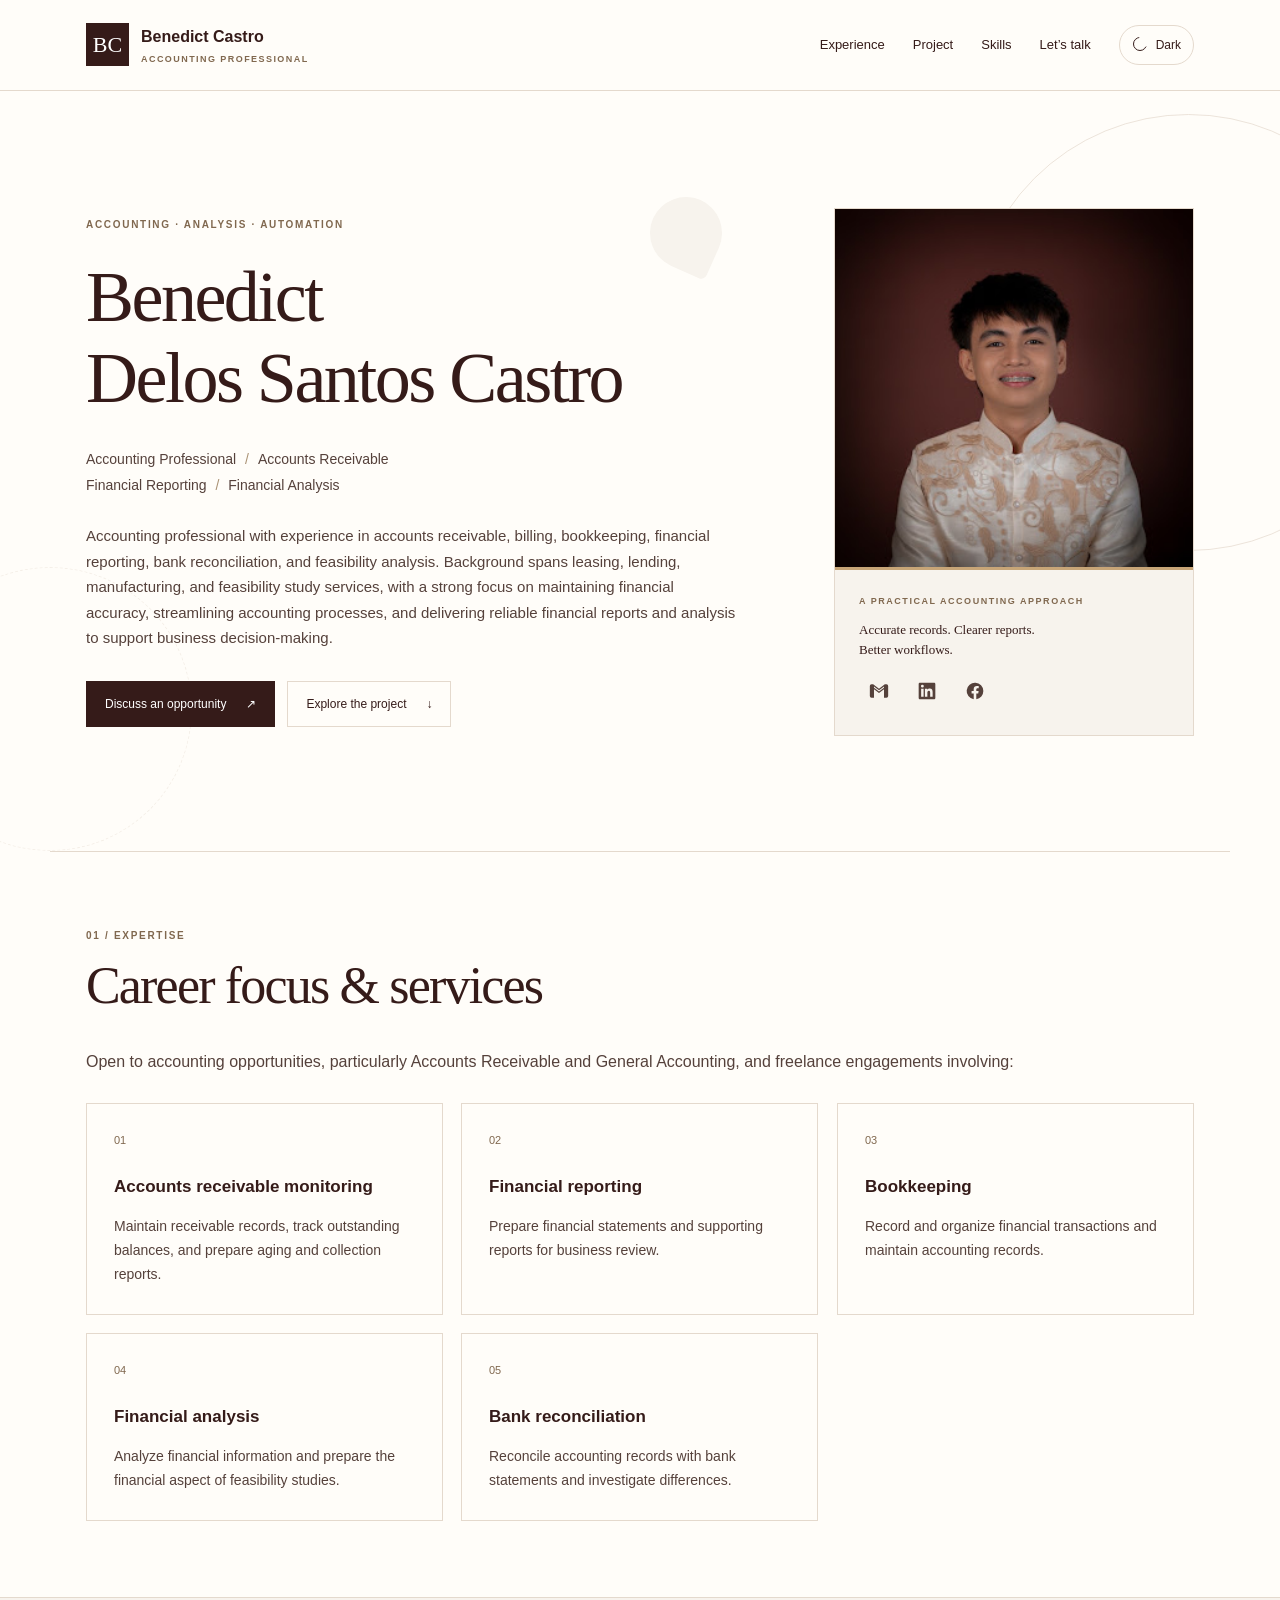
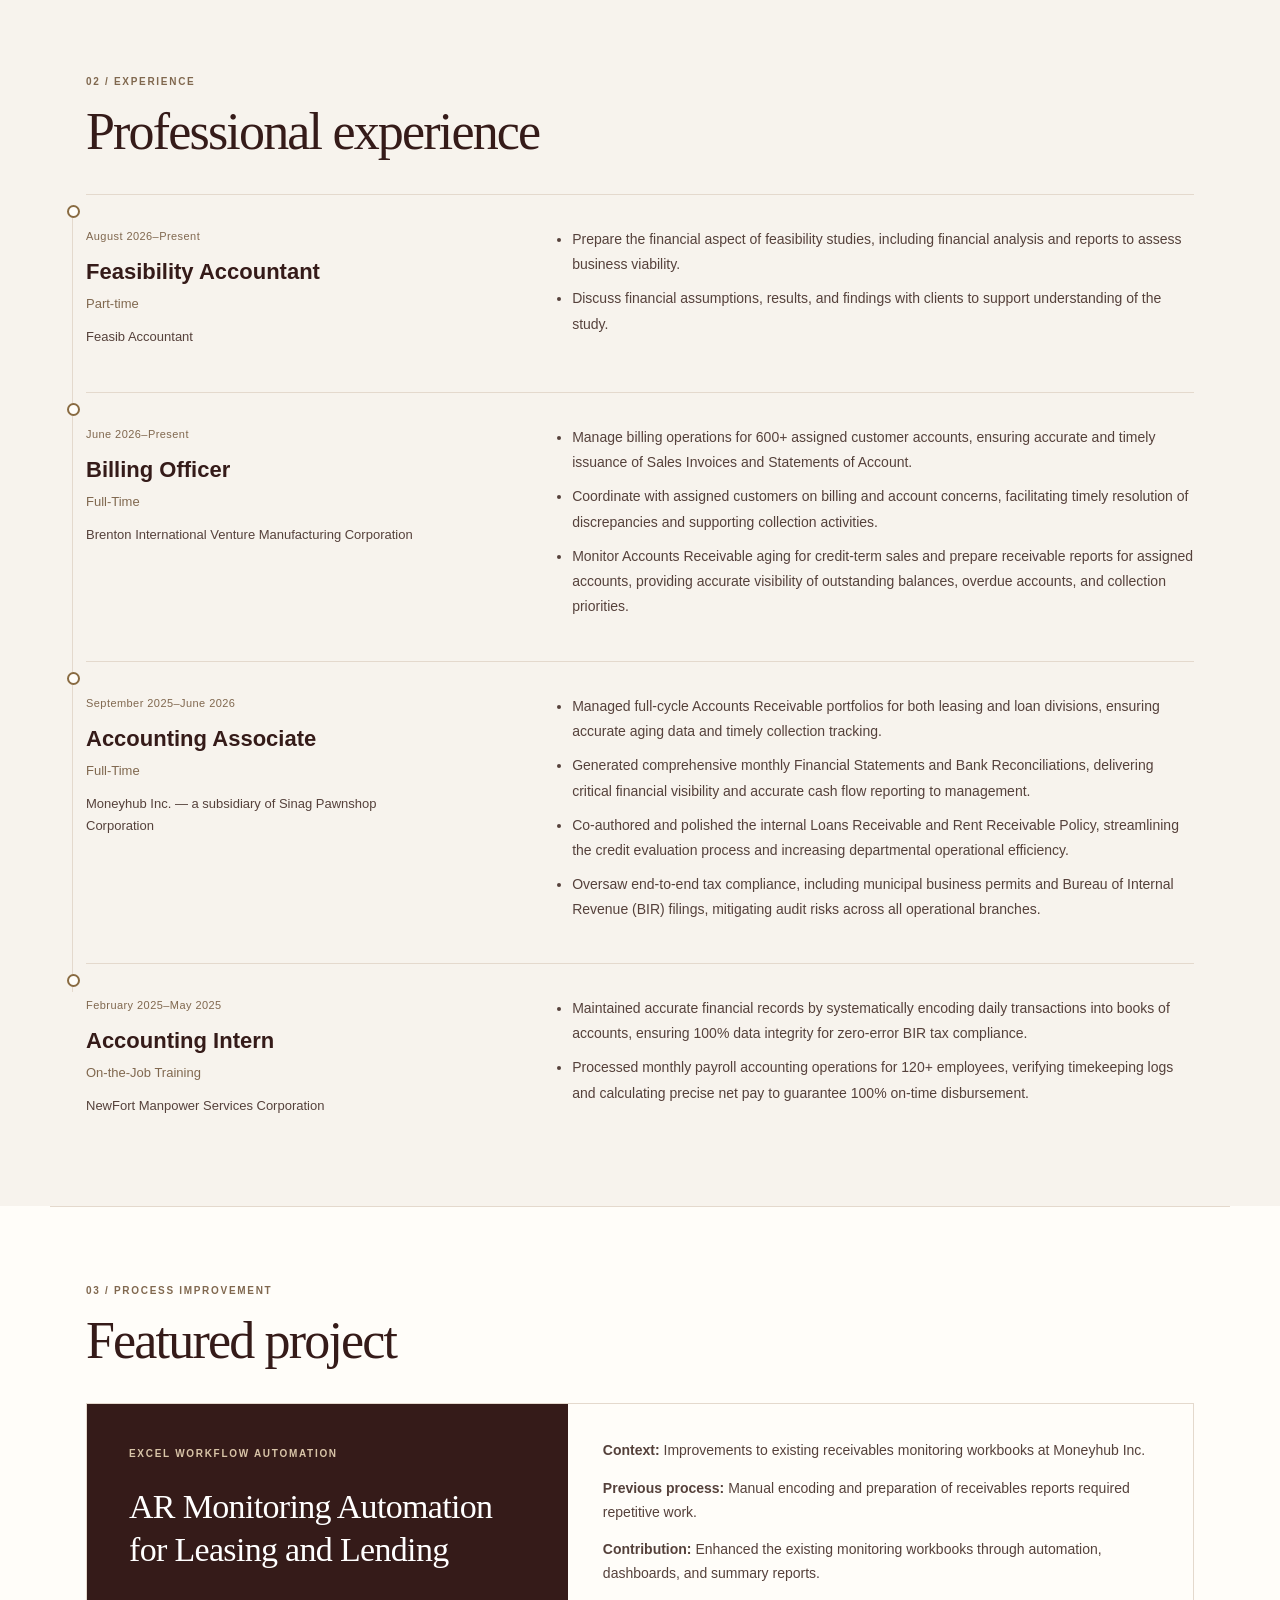
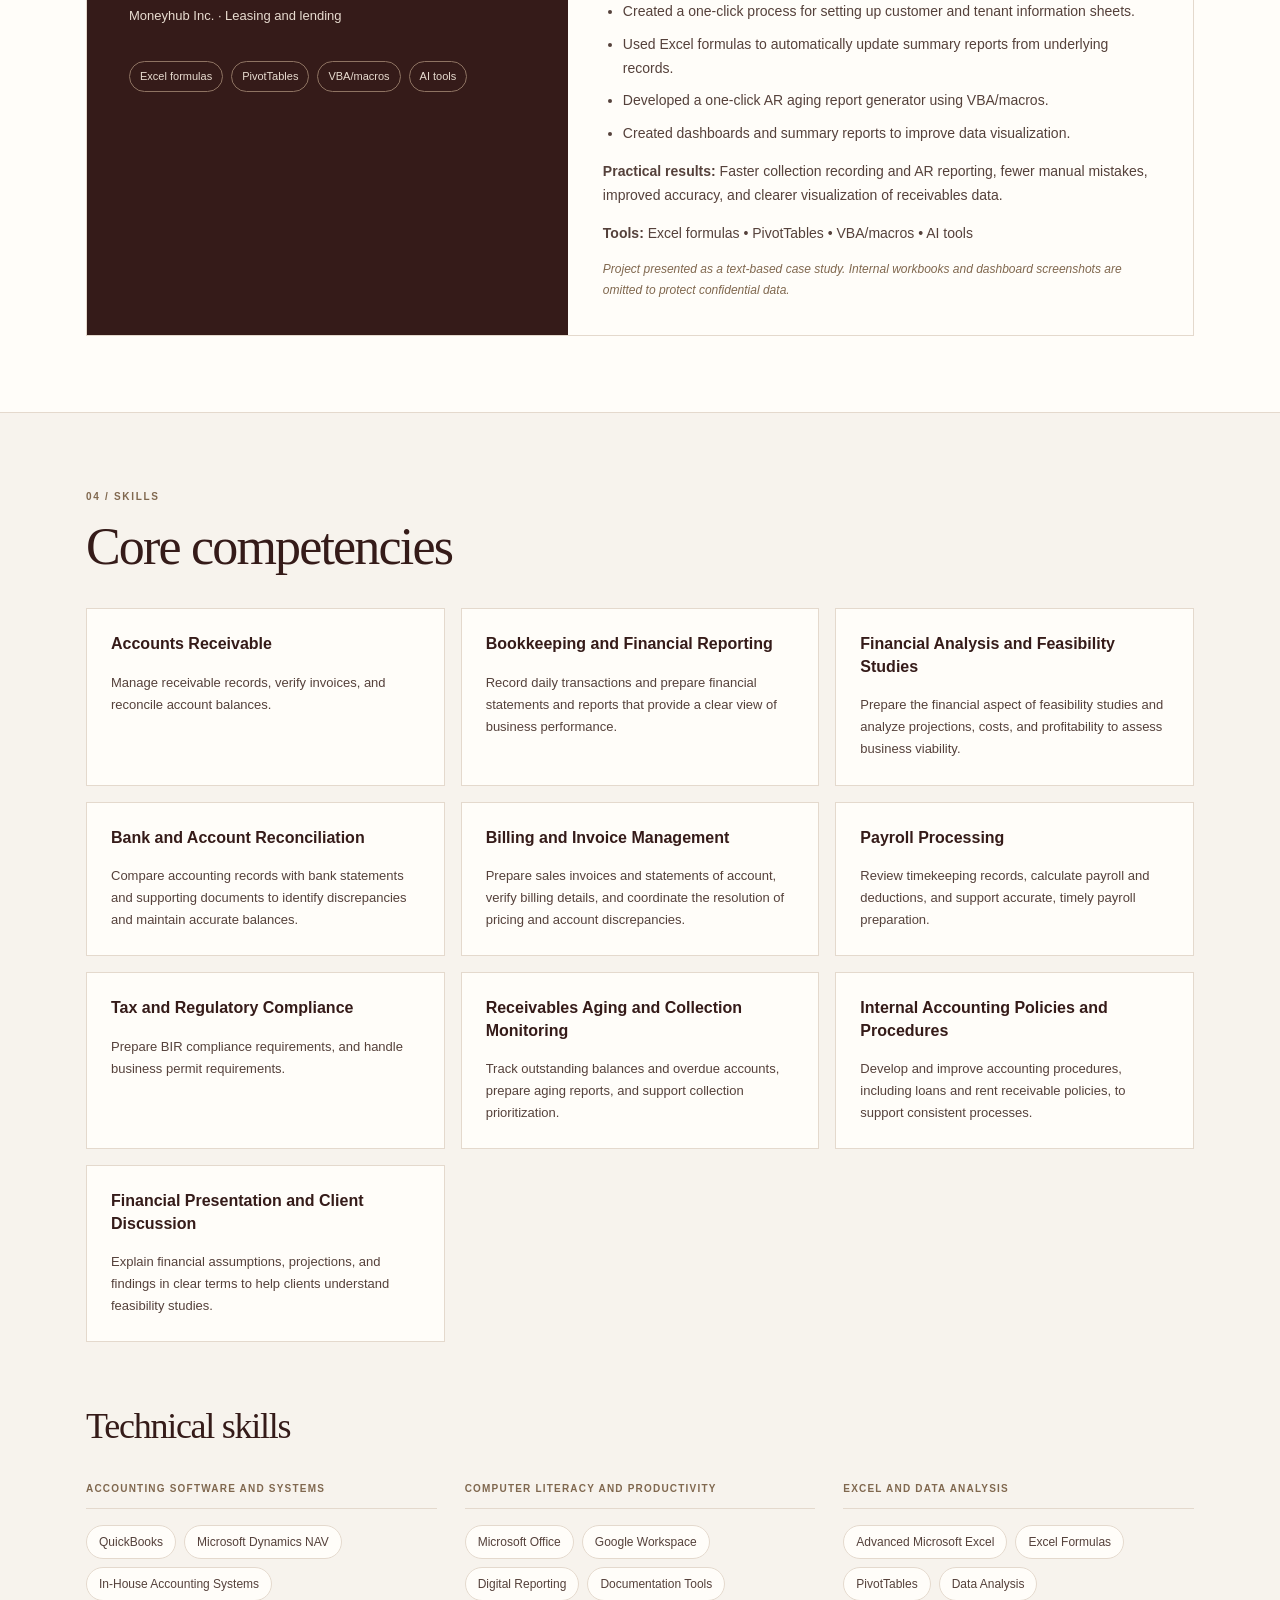
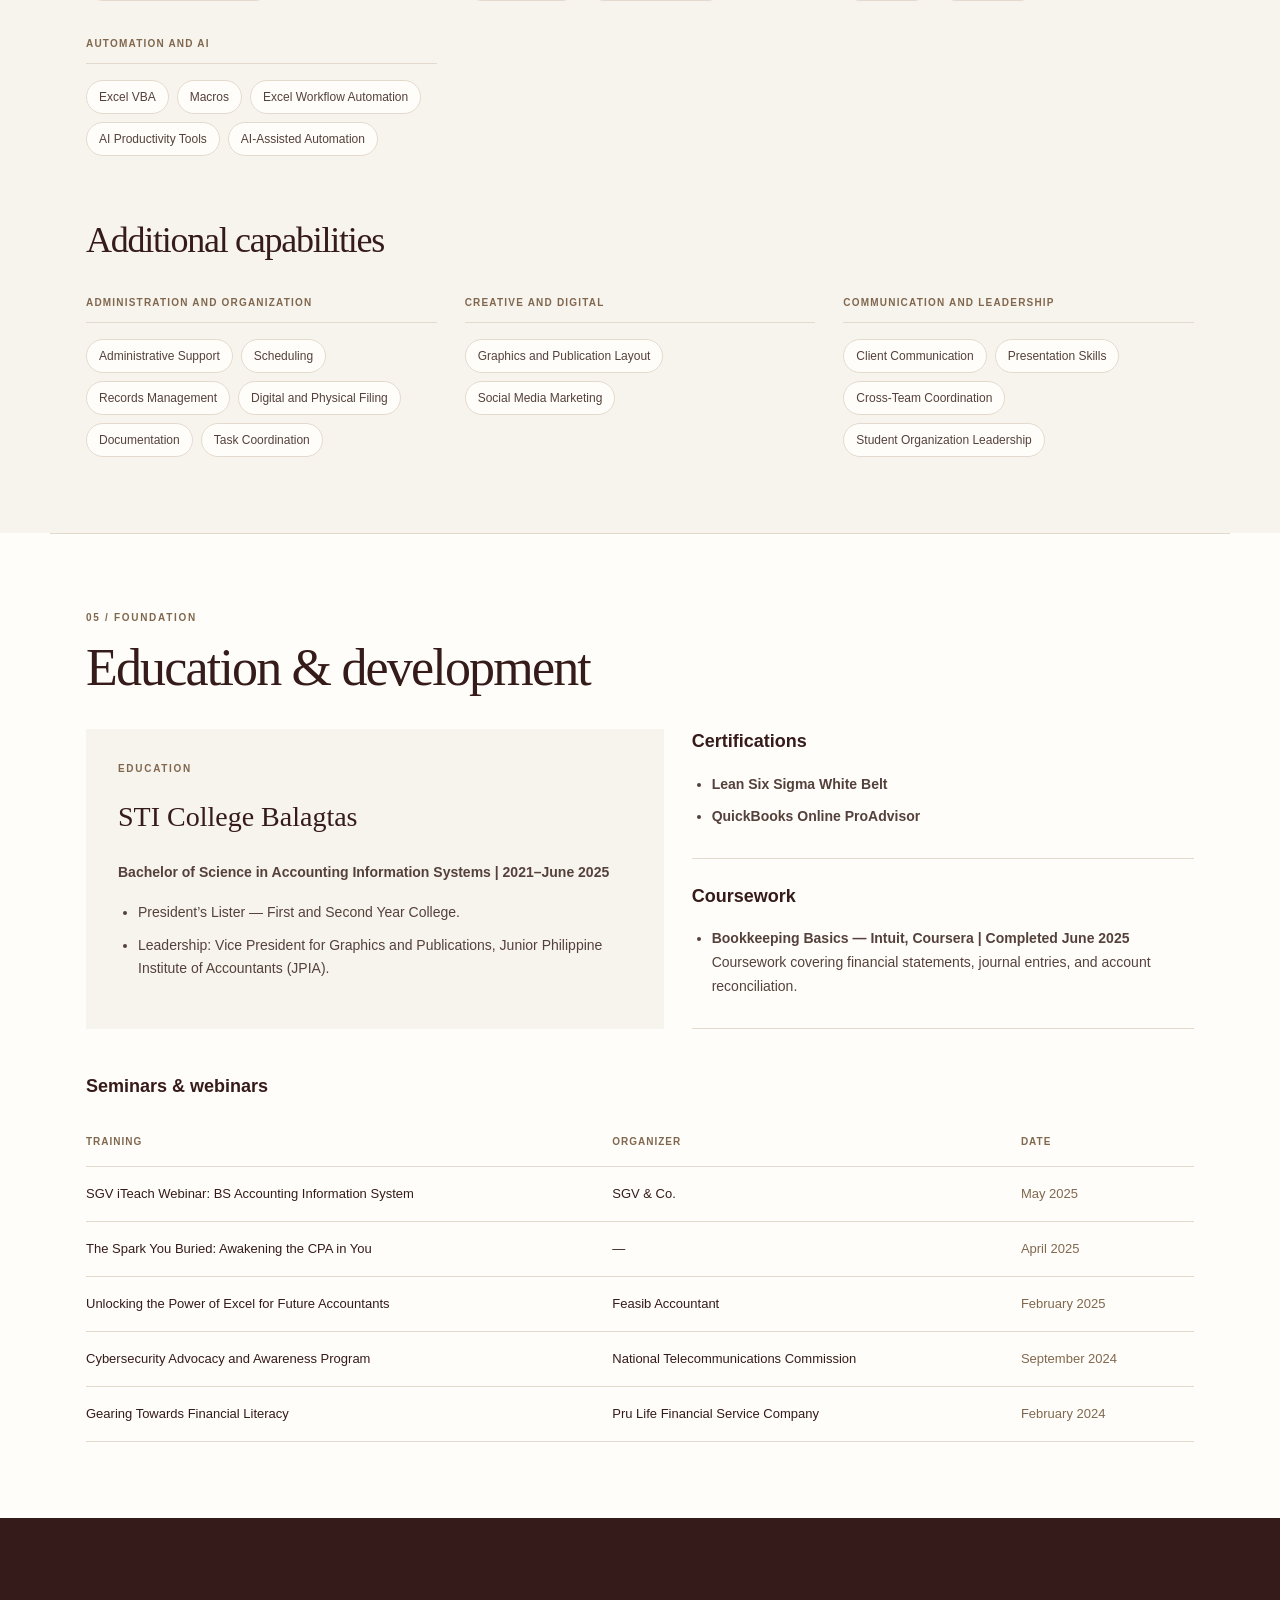
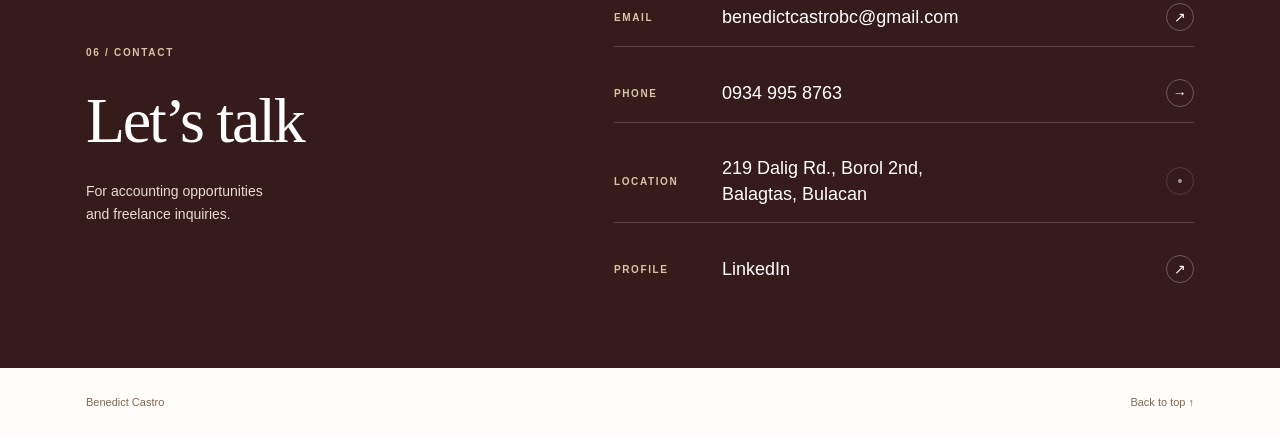
==== commit 62ac9315: "Update index.html" ====
--- a/index.html
+++ b/index.html
@@ -1473,7 +1473,7 @@
         </a>
         <button class="menu-toggle" id="menu-toggle" type="button" aria-expanded="false" aria-controls="main-nav" aria-label="Open navigation menu" onclick="toggleMobileNav()"><span class="menu-toggle-lines" aria-hidden="true"></span></button>
         <nav id="main-nav" aria-label="Main navigation">
-          <a href="#experience">Experience</a><a href="#project">Project</a><a href="#skills">Skills</a><a class="nav-contact" href="#contact">Let’s talk <span aria-hidden="true">↗︎</span></a>
+          <a href="#experience">Experience</a><a href="#project">Project</a><a href="#skills">Skills</a><a class="nav-contact" href="#contact">Let’s talk <span aria-hidden="true"></span></a>
           <!-- Theme button: the label names the mode selected on click. -->
           <button
             id="theme-toggle"
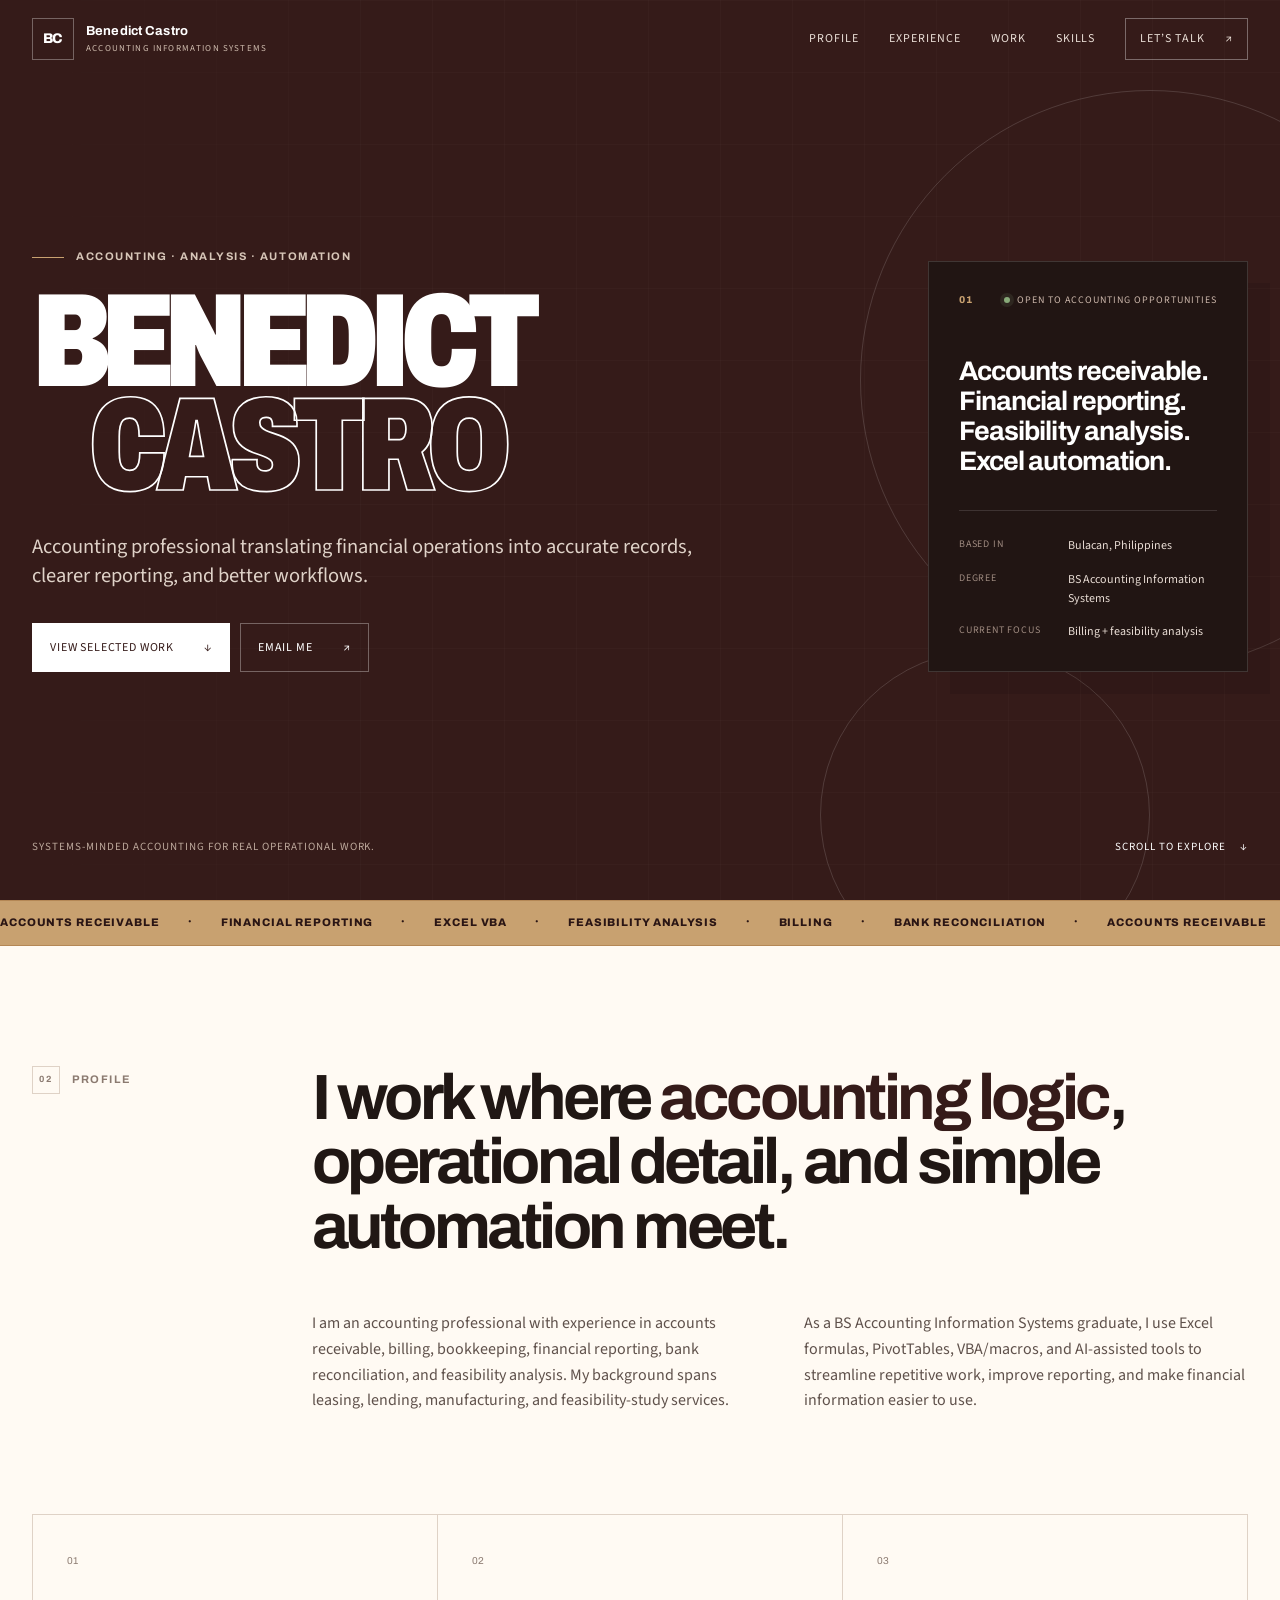
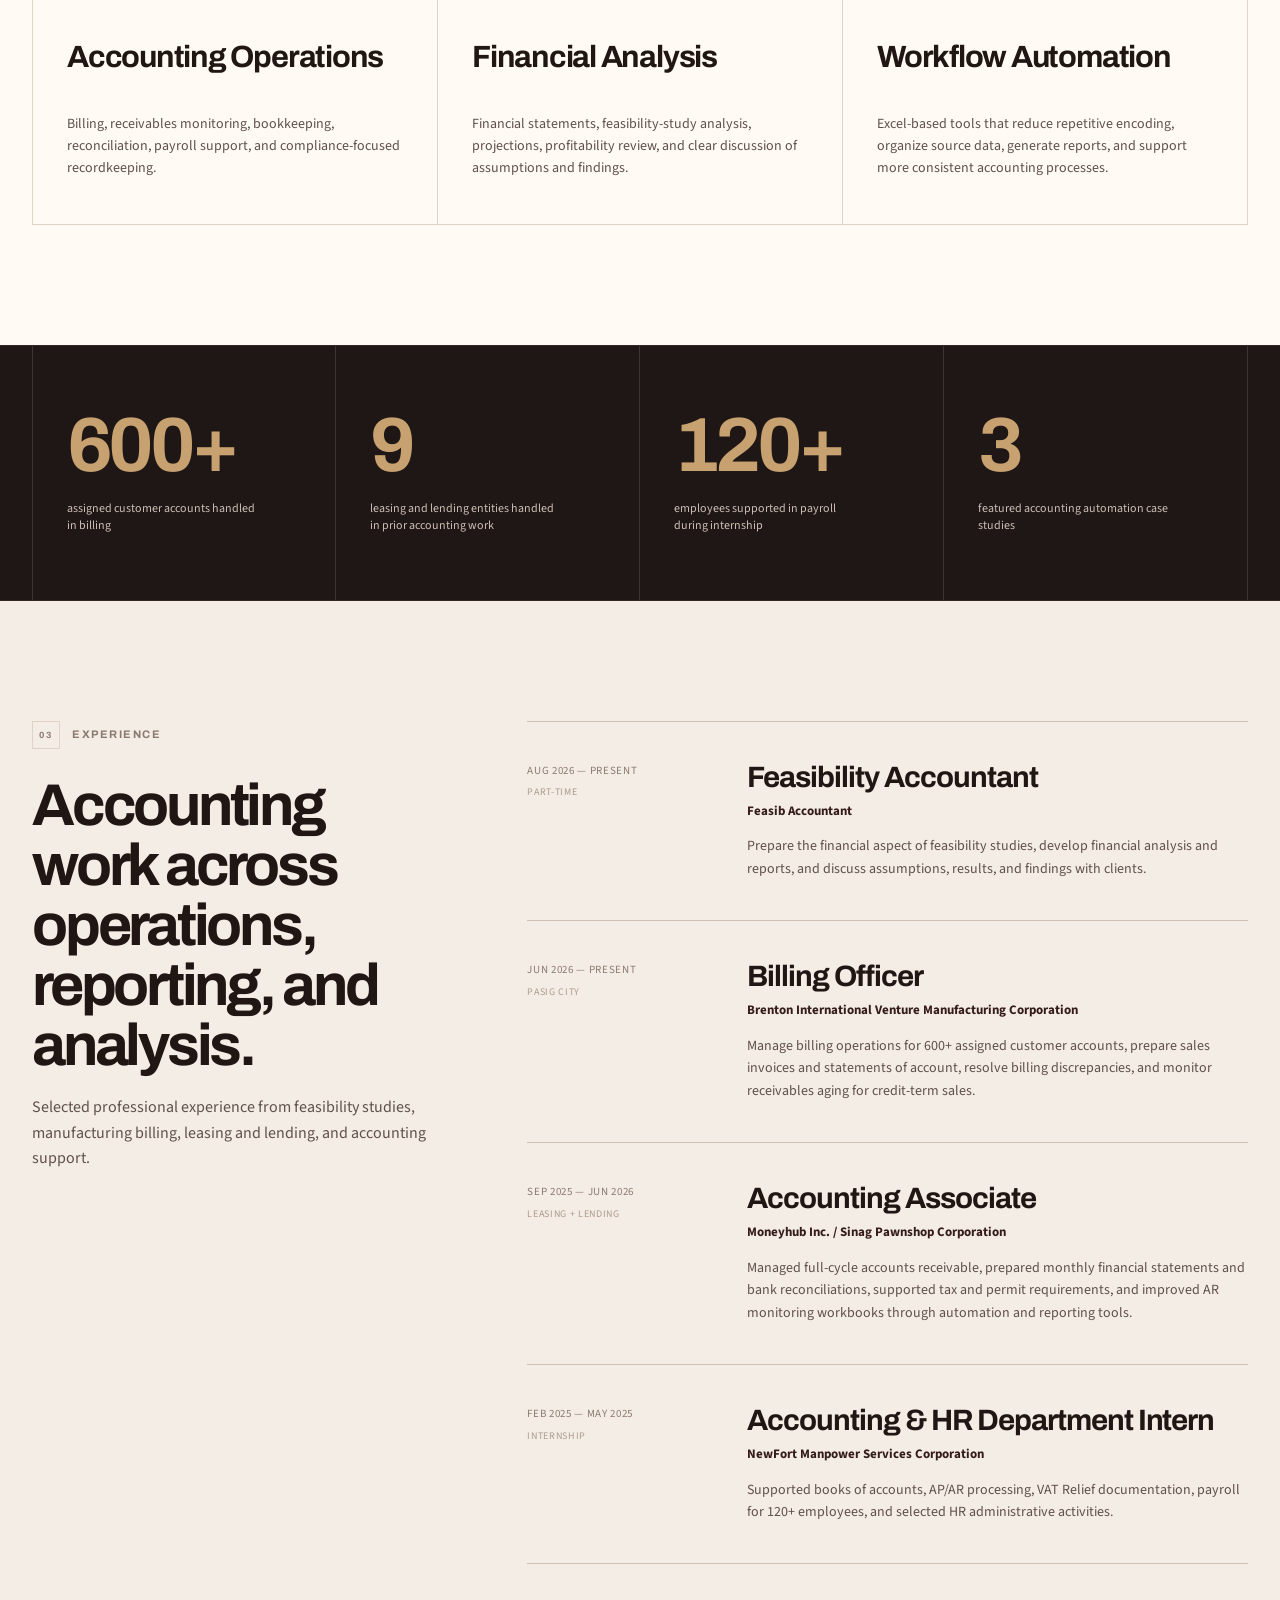
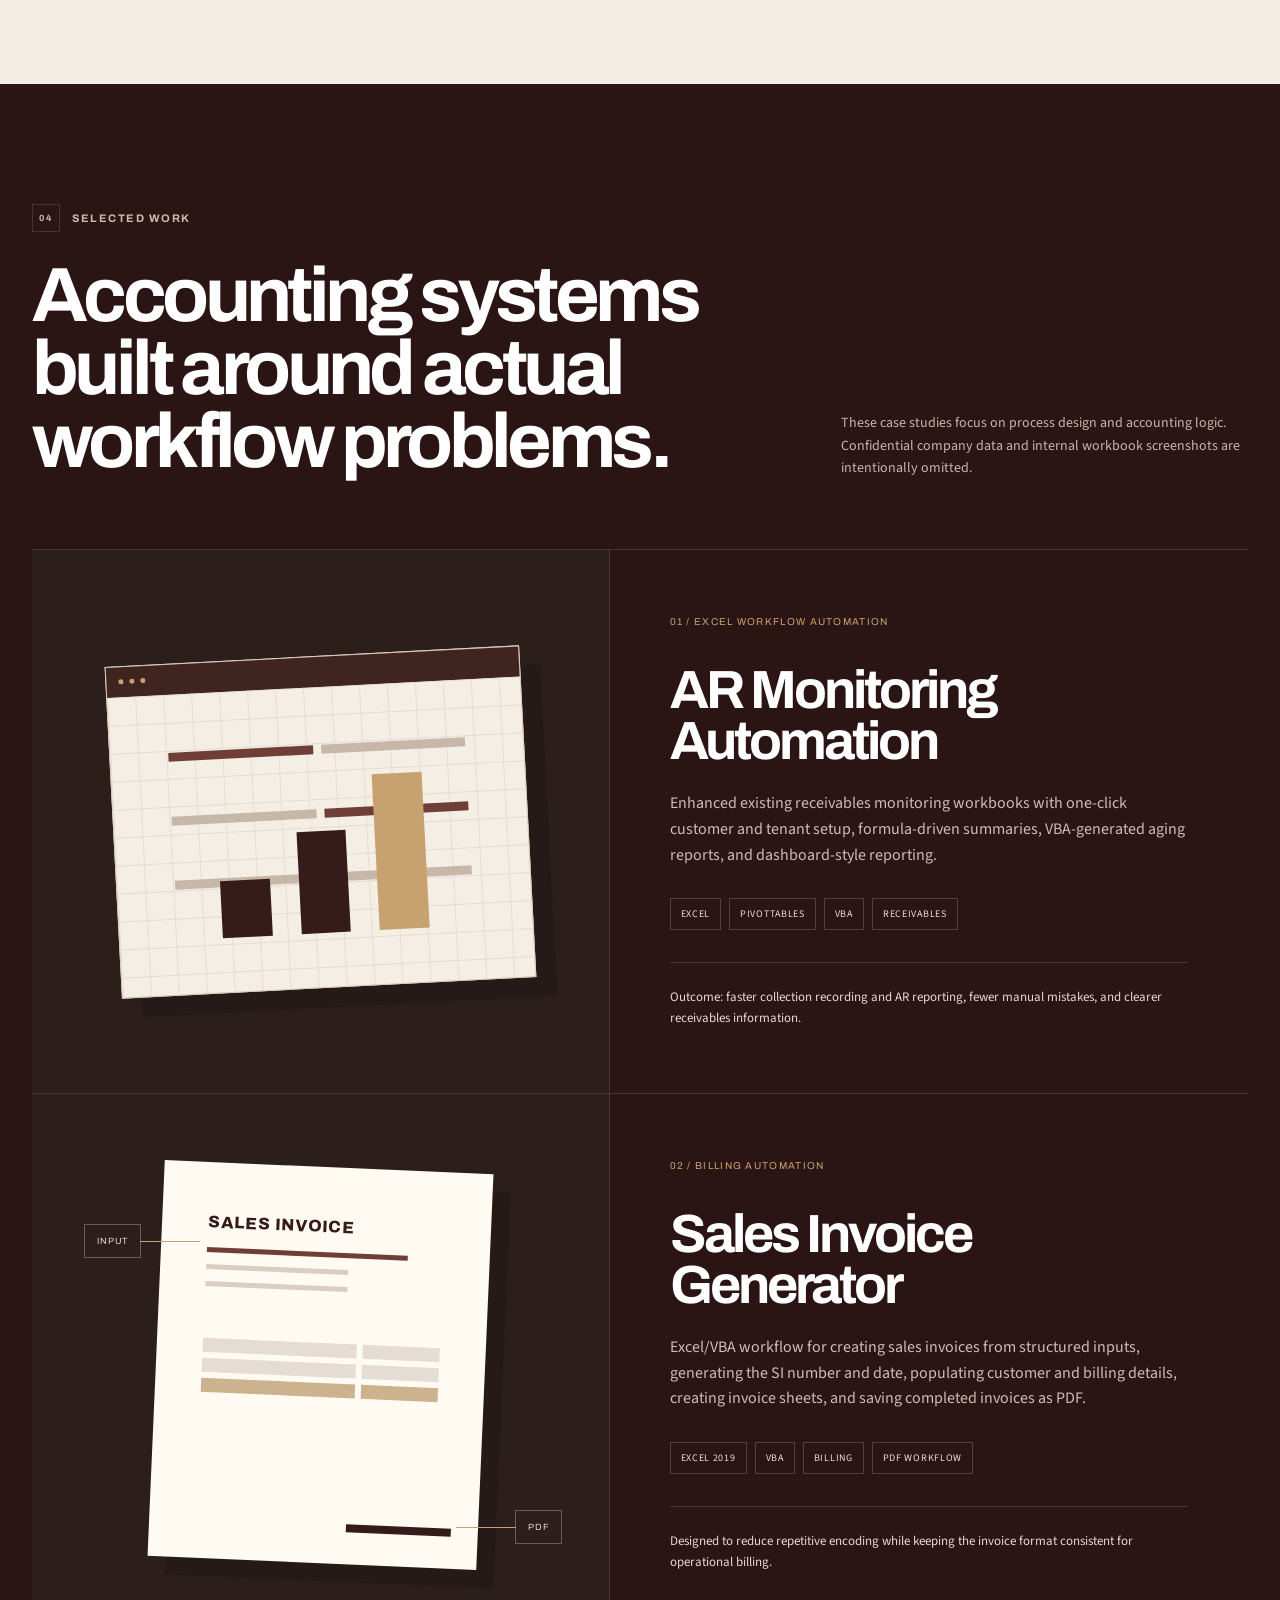
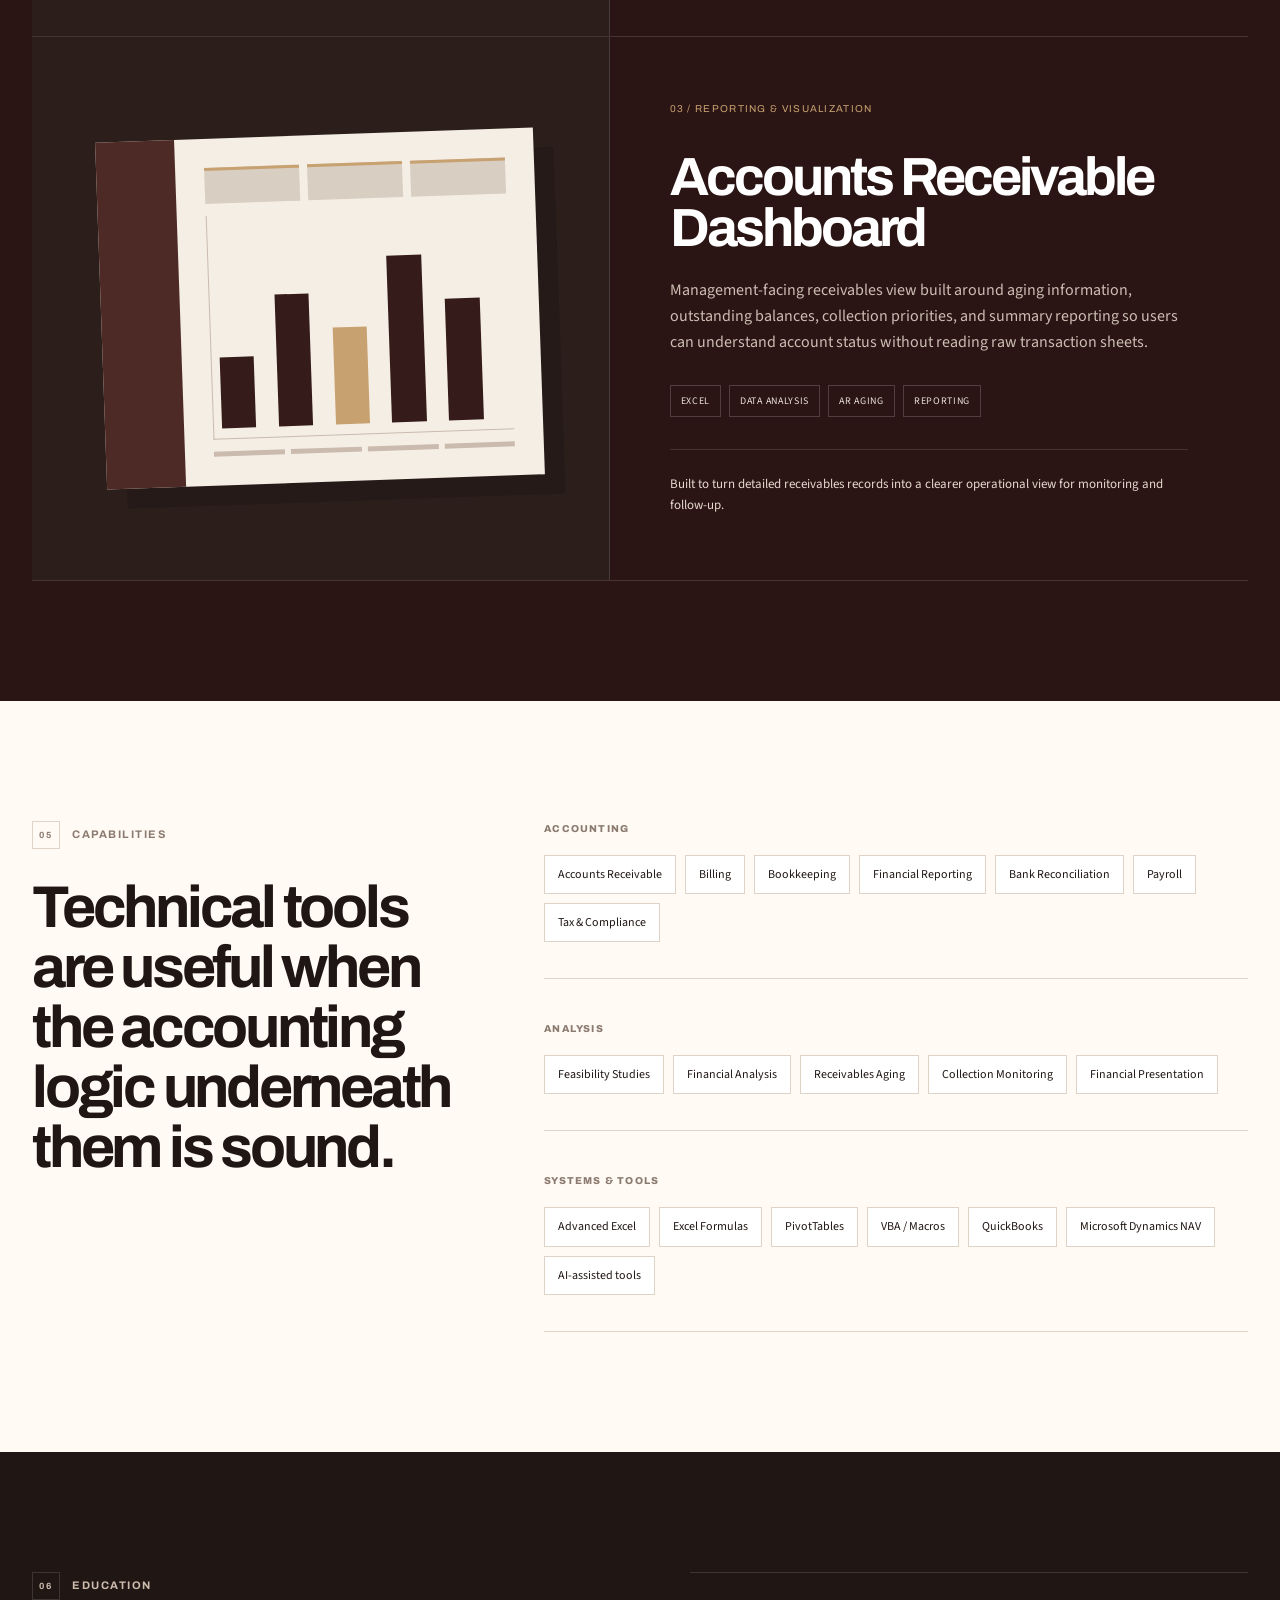
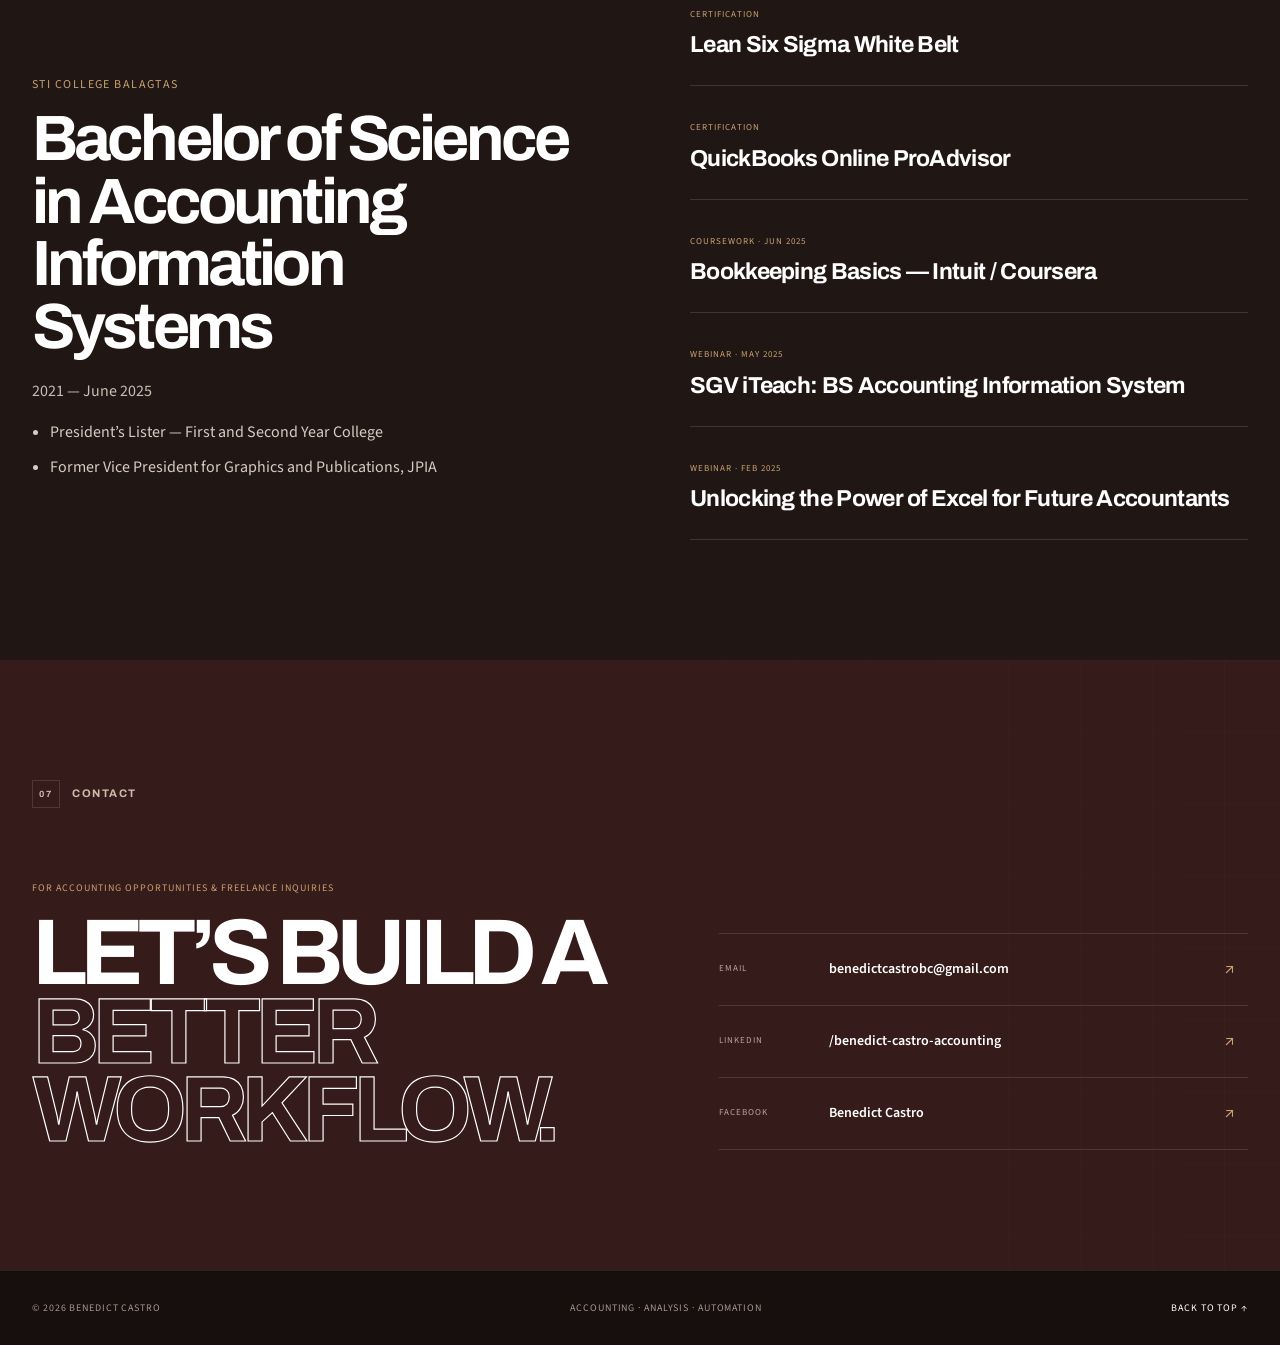
==== commit 4ee1b816: "Add files via upload" ====
--- a/index.html
+++ b/index.html
@@ -1,3771 +1,324 @@
-<!DOCTYPE html>
+<!doctype html>
 <html lang="en">
-  <head>
-    <meta charset="UTF-8">
-    <meta name="viewport" content="width=device-width, initial-scale=1">
-    <title>Benedict Castro - Portfolio</title>
-    <meta name="description" content="Accounting portfolio of Benedict Castro: accounts receivable, financial reporting, feasibility analysis, and Excel automation.">
-    <!-- Apply the saved theme before the page appears to avoid a color flash. -->
-    <script>
-      (() => {
-        const key = 'benedict-portfolio-theme';
-        let savedTheme = null;
-
-        try {
-          savedTheme = localStorage.getItem(key);
-        } catch (error) {
-          // The switch still works when browser storage is unavailable.
-        }
-
-        const prefersDark = window.matchMedia('(prefers-color-scheme: dark)').matches;
-        const theme = savedTheme === 'light' || savedTheme === 'dark'
-          ? savedTheme
-          : (prefersDark ? 'dark' : 'light');
-
-        document.documentElement.dataset.theme = theme;
-      })();
-    </script>
-    <style>
-      /* STYLES: edit colors, spacing and typography below. */
-      /* PALETTE: burgundy, warm ivory and antique gold, inspired by the portrait. */
-      :root {
-        --primary: #351b19;
-        --text: #55413b;
-        --muted: #80684f;
-        --bg: #f7f3ed;
-        --line: #e4d9cd;
-        --white: #fff;
-        --page: #fffdf9;
-        --surface: #fffdf9;
-        --header: rgba(255,253,249,.97);
-        --brand: #351b19;
-        --button: #351b19;
-        --button-text: #ffffff;
-        color-scheme: light;
-        --accent: #896b42;
-      }
-
-      * {
-        box-sizing: border-box;
-      }
-
-      html {
-        scroll-behavior: smooth;
-        scroll-padding-top: 105px;
-      }
-
-      body {
-        margin: 0;
-        color: var(--primary);
-        background: var(--page);
-        font: 16px/1.7 'Segoe UI',Arial,sans-serif;
-      }
-
-      h1,h2,h3,p {
-        margin-top: 0;
-      }
-
-      h1,h2 {
-        font-family: Georgia,'Times New Roman',serif;
-        font-weight: 400;
-        line-height: 1.13;
-        letter-spacing: -.035em;
-      }
-
-      h2 {
-        font-size: clamp(32px,4vw,46px);
-        margin-bottom: 22px;
-      }
-
-      h3 {
-        font-size: 18px;
-        line-height: 1.4;
-        font-weight: 600;
-      }
-
-      p,li {
-        color: var(--text);
-      }
-
-      a {
-        color: inherit;
-        text-decoration: none;
-      }
-
-      a:hover {
-        text-decoration: none;
-        text-underline-offset: 5px;
-      }
-
-      a:focus-visible {
-        outline: 3px solid #a7804e;
-        outline-offset: 5px;
-      }
-
-      ul {
-        padding-left: 20px;
-      }
-
-      li {
-        margin-bottom: 9px;
-      }
-
-      .wrap {
-        max-width: 1180px;
-        margin: auto;
-        padding-left: 36px;
-        padding-right: 36px;
-      }
-
-      .site-header {
-        position: sticky;
-        top: 0;
-        z-index: 10;
-        background: var(--header);
-        border-bottom: 1px solid var(--line);
-      }
-
-      .header-inner {
-        max-width: 1180px;
-        margin: auto;
-        min-height: 90px;
-        padding: 16px 36px;
-        display: flex;
-        align-items: center;
-        justify-content: space-between;
-        gap: 20px;
-      }
-
-      .brand {
-        display: flex;
-        gap: 12px;
-        align-items: center;
-        font-size: 16px;
-        font-weight: 600;
-      }
-
-      .monogram {
-        background: var(--brand);
-        color: white;
-        width: 43px;
-        height: 43px;
-        display: grid;
-        place-items: center;
-        font: 22px Georgia,serif;
-      }
-
-      .brand-sub {
-        display: block;
-        font-size: 9px;
-        letter-spacing: .16em;
-        color: var(--muted);
-        margin-top: 2px;
-      }
-
-      nav {
-        display: flex;
-        align-items: center;
-        gap: 28px;
-        font-size: 13px;
-      }
-
-      .nav-contact {
-        border-bottom: 0;
-        padding: 8px 0;
-      }
-
-      .hero {
-        display: grid;
-        grid-template-columns: 1.7fr 1fr;
-        gap: 66px;
-        padding-top: 88px;
-        padding-bottom: 86px;
-      }
-
-      .eyebrow {
-        display: block;
-        font-size: 10px;
-        line-height: 1.6;
-        letter-spacing: .17em;
-        font-weight: 600;
-        color: var(--muted);
-        margin-bottom: 24px;
-      }
-
-      h1 {
-        font-size: clamp(45px,5.4vw,68px);
-        margin-bottom: 26px;
-      }
-
-      .accent {
-        color: var(--muted);
-      }
-
-      .headline {
-        font-size: 14px;
-        line-height: 1.9;
-        margin-bottom: 24px;
-      }
-
-      .headline span {
-        color: #aa9274;
-        padding: 0 5px;
-      }
-
-      .hero-copy>p:not(.eyebrow):not(.headline) {
-        font-size: 15px;
-        max-width: 650px;
-      }
-
-      .hero-aside {
-        align-self: center;
-        background: var(--bg);
-        border-top: 3px solid var(--primary);
-        padding: 35px 30px;
-      }
-
-      .aside-statement {
-        font: 30px/1.4 Georgia,serif;
-        color: var(--primary);
-        letter-spacing: -.02em;
-      }
-
-      .aside-rule {
-        width: 45px;
-        border-top: 1px solid var(--muted);
-        margin: 25px 0;
-      }
-
-      .hero-aside p:not(.aside-statement) {
-        font-size: 13px;
-      }
-
-      .availability {
-        font-size: 11px;
-        color: var(--text);
-        display: flex;
-        gap: 8px;
-        align-items: center;
-        margin-top: 28px;
-      }
-
-      .availability span {
-        width: 6px;
-        height: 6px;
-        border-radius: 50%;
-        background: var(--accent);
-        flex-shrink: 0;
-      }
-
-      .actions {
-        display: flex;
-        gap: 12px;
-        flex-wrap: wrap;
-        margin-top: 30px;
-      }
-
-      .button {
-        display: inline-flex;
-        gap: 20px;
-        justify-content: space-between;
-        align-items: center;
-        padding: 12px 18px;
-        font-size: 12px;
-        border: 1px solid var(--line);
-      }
-
-      .primary {
-        background: var(--button);
-        color: var(--button-text);
-        border-color: var(--button);
-      }
-
-      .secondary {
-        background: var(--surface);
-      }
-
-      .section {
-        padding-top: 76px;
-        padding-bottom: 76px;
-        border-top: 1px solid var(--line);
-      }
-
-      .section-heading {
-        display: flex;
-        justify-content: space-between;
-        gap: 40px;
-        margin-bottom: 32px;
-      }
-
-      .section-heading .eyebrow {
-        margin-bottom: 13px;
-      }
-
-      .section-heading h2 {
-        margin-bottom: 0;
-      }
-
-      .shaded {
-        background: var(--bg);
-      }
-
-      .service-grid {
-        display: grid;
-        grid-template-columns: repeat(3,1fr);
-        gap: 18px;
-        margin-top: 28px;
-      }
-
-      .service-card {
-        border: 1px solid var(--line);
-        padding: 27px;
-      }
-
-      .card-number {
-        font-size: 11px;
-        color: var(--muted);
-        display: block;
-        margin-bottom: 25px;
-      }
-
-      .service-card h3 {
-        font-size: 17px;
-      }
-
-      .service-card p {
-        font-size: 14px;
-        margin-bottom: 0;
-      }
-
-      .role {
-        display: grid;
-        grid-template-columns: 1fr 1.6fr;
-        gap: 65px;
-        padding: 32px 0;
-        border-top: 1px solid var(--line);
-      }
-
-      .role:last-child {
-        padding-bottom: 0;
-      }
-
-      .date {
-        font-size: 11px;
-        color: var(--muted);
-        letter-spacing: .04em;
-      }
-
-      .role h3 {
-        font-size: 22px;
-        margin-bottom: 10px;
-      }
-
-      .company {
-        font-size: 13px;
-        max-width: 330px;
-      }
-
-      .role-details ul {
-        margin: 0;
-      }
-
-      .role-details li {
-        font-size: 14px;
-        line-height: 1.8;
-      }
-
-      .project-card {
-        display: grid;
-        grid-template-columns: 1fr 1.3fr;
-        border: 1px solid var(--line);
-      }
-
-      .project-intro {
-        background: var(--brand);
-        padding: 42px;
-        color: white;
-      }
-
-      .project-intro .eyebrow {
-        color: #d8c4a7;
-      }
-
-      .project-intro h3 {
-        font: 34px/1.25 Georgia,serif;
-        font-weight: 400;
-        letter-spacing: -.02em;
-      }
-
-      .project-intro p {
-        color: #e8dcd0;
-        font-size: 13px;
-      }
-
-      .project-tools {
-        display: flex;
-        flex-wrap: wrap;
-        gap: 8px;
-        margin-top: 34px;
-      }
-
-      .project-tools .skill-link {
-        font-size: 11px;
-        border: 1px solid #8e7362;
-        padding: 5px 10px;
-        border-radius: 20px;
-      }
-
-      .project-copy {
-        padding: 35px;
-        font-size: 14px;
-      }
-
-      .project-copy p:last-child {
-        font-size: 12px;
-        margin-bottom: 0;
-        color: var(--muted);
-      }
-
-      .competency-grid {
-        display: grid;
-        grid-template-columns: repeat(3,1fr);
-        gap: 16px;
-      }
-
-      .competency {
-        background: var(--surface);
-        border: 1px solid var(--line);
-        padding: 24px;
-      }
-
-      .competency h3 {
-        font-size: 16px;
-      }
-
-      .competency p {
-        font-size: 13px;
-        margin: 0;
-      }
-
-      .skills-block {
-        margin-top: 64px;
-      }
-
-      .skills-block h2 {
-        font-size: 36px;
-      }
-
-      .skill-grid {
-        display: grid;
-        grid-template-columns: repeat(3,1fr);
-        gap: 36px 28px;
-        margin-top: 35px;
-      }
-
-      .skill-group h3 {
-        text-transform: uppercase;
-        font-size: 10px;
-        letter-spacing: .12em;
-        color: var(--muted);
-        border-bottom: 1px solid var(--line);
-        padding-bottom: 12px;
-        margin-bottom: 16px;
-      }
-
-      .tags {
-        list-style: none;
-        padding: 0;
-        margin: 0;
-        display: flex;
-        flex-wrap: wrap;
-        gap: 8px;
-      }
-
-      .tags .skill-link {
-        background: var(--surface);
-        border: 1px solid var(--line);
-        border-radius: 30px;
-        padding: 7px 12px;
-        font-size: 12px;
-        margin: 0;
-        line-height: 1.5;
-      }
-
-      .education-grid {
-        display: grid;
-        grid-template-columns: 1.15fr 1fr;
-        gap: 28px;
-      }
-
-      .education-card {
-        background: var(--bg);
-        padding: 32px;
-      }
-
-      .education-card h3 {
-        font: 28px Georgia,serif;
-      }
-
-      .education-card p,.education-card li,.credential-card {
-        font-size: 14px;
-      }
-
-      .credential-card {
-        border-bottom: 1px solid var(--line);
-        padding: 0 0 15px;
-        margin-bottom: 25px;
-      }
-
-      .credential-card:last-child {
-        margin-bottom: 0;
-      }
-
-      .training-title {
-        margin-top: 44px;
-      }
-
-      .table-scroll {
-        overflow-x: auto;
-      }
-
-      table {
-        border-collapse: collapse;
-        width: 100%;
-        text-align: left;
-        font-size: 13px;
-      }
-
-      th {
-        font-size: 10px;
-        letter-spacing: .1em;
-        text-transform: uppercase;
-        color: var(--muted);
-        font-weight: 600;
-      }
-
-      td,th {
-        padding: 16px 15px;
-        border-bottom: 1px solid var(--line);
-        vertical-align: top;
-      }
-
-      td:first-child,th:first-child {
-        padding-left: 0;
-      }
-
-      td:last-child {
-        white-space: nowrap;
-        color: var(--muted);
-      }
-
-      .contact {
-        background: var(--brand);
-        color: white;
-        padding: 70px 0;
-      }
-
-      .contact-grid {
-        display: grid;
-        grid-template-columns: 1fr 1.2fr;
-        gap: 45px;
-        align-items: center;
-      }
-
-      .contact h2 {
-        font-size: 64px;
-        margin-bottom: 22px;
-      }
-
-      .contact h2 span {
-        color: #c7a577;
-      }
-
-      .contact .eyebrow {
-        color: #d8c4a7;
-      }
-
-      .contact p {
-        color: #e8dcd0;
-        font-size: 14px;
-      }
-
-      .contact address {
-        font-style: normal;
-        display: flex;
-        align-items: flex-start;
-        flex-direction: column;
-        gap: 17px;
-      }
-
-      .contact .email {
-        font-size: clamp(15px,2.1vw,23px);
-        border-bottom: 0;
-        padding-bottom: 15px;
-        overflow-wrap: anywhere;
-      }
-
-      .contact address>p {
-        margin: 0;
-      }
-
-      footer {
-        display: flex;
-        justify-content: space-between;
-        gap: 20px;
-        padding-top: 25px;
-        padding-bottom: 25px;
-        font-size: 11px;
-        color: var(--muted);
-      }
-
-      .sr-only {
-        position: absolute;
-        width: 1px;
-        height: 1px;
-        padding: 0;
-        margin: -1px;
-        overflow: hidden;
-        clip: rect(0,0,0,0);
-        white-space: nowrap;
-        border: 0;
-      }
-
-      .skip {
-        position: fixed;
-        top: -100px;
-        left: 20px;
-        background: var(--surface);
-        padding: 10px;
-        z-index: 30;
-      }
-
-      .skip:focus {
-        top: 10px;
-      }
-
-      @media(max-width:900px) {
-        .hero {
-          gap: 28px;
-          grid-template-columns: 1.5fr 1fr;
-          padding-top: 60px;
-        }
-
-        .hero-aside {
-          padding: 25px;
-        }
-
-        .aside-statement {
-          font-size: 25px;
-        }
-
-        .service-grid,.competency-grid,.skill-grid {
-          grid-template-columns: repeat(2,1fr);
-        }
-
-        .role {
-          gap: 30px;
-        }
-
-        .project-card {
-          grid-template-columns: 1fr 1.2fr;
-        }
-
-        .project-intro,.project-copy {
-          padding: 27px;
-        }
-
-        .contact-grid {
-          grid-template-columns: 1fr 1.3fr;
-          gap: 24px;
-        }
-
-      }
-
-      @media(max-width:640px) {
-        html {
-          scroll-padding-top: 135px;
-        }
-
-        .wrap {
-          padding-left: 22px;
-          padding-right: 22px;
-        }
-
-        .header-inner {
-          padding: 14px 22px;
-          flex-wrap: wrap;
-          gap: 12px;
-        }
-
-        .brand-sub {
-          font-size: 8px;
-        }
-
-        nav {
-          width: 100%;
-          justify-content: space-between;
-          gap: 12px;
-          font-size: 12px;
-        }
-
-        .nav-contact {
-          padding: 0;
-        }
-
-        .hero {
-          grid-template-columns: 1fr;
-          padding-top: 46px;
-          padding-bottom: 45px;
-          gap: 32px;
-        }
-
-        h1 {
-          font-size: 44px;
-        }
-
-        .hero-aside {
-          padding: 24px;
-        }
-
-        .aside-statement {
-          font-size: 26px;
-        }
-
-        .section {
-          padding-top: 46px;
-          padding-bottom: 46px;
-        }
-
-        .service-grid,.competency-grid,.skill-grid,.role,.project-card,.education-grid,.contact-grid {
-          grid-template-columns: 1fr;
-        }
-
-        .role {
-          gap: 10px;
-        }
-
-        .role-meta p:last-child {
-          margin-bottom: 5px;
-        }
-
-        .service-card {
-          padding: 23px;
-        }
-
-        .card-number {
-          margin-bottom: 12px;
-        }
-
-        .section-heading {
-          margin-bottom: 25px;
-        }
-
-        .skills-block {
-          margin-top: 44px;
-        }
-
-        .skill-grid {
-          gap: 26px;
-        }
-
-        .project-intro h3 {
-          font-size: 30px;
-        }
-
-        .contact {
-          padding: 46px 0;
-        }
-
-        .contact h2 {
-          font-size: 50px;
-        }
-
-        .contact-grid {
-          gap: 25px;
-        }
-
-        footer {
-          font-size: 10px;
-        }
-
-        .training-title {
-          margin-top: 32px;
-        }
-
-        td,th {
-          padding: 12px 10px;
-        }
-
-        .table-scroll table {
-          min-width: 520px;
-        }
-
-      }
-
-      @media(prefers-reduced-motion:reduce) {
-        html {
-          scroll-behavior: auto;
-        }
-
-      }
-
-      @media print {
-        .site-header,.actions,.skip,footer a {
-          display: none;
-        }
-
-        html {
-          scroll-padding: 0;
-        }
-
-        .wrap {
-          max-width: none;
-          padding-left: 0;
-          padding-right: 0;
-        }
-
-        .section,.hero {
-          padding: 25px 0;
-        }
-
-        .hero {
-          grid-template-columns: 1.5fr 1fr;
-          gap: 20px;
-        }
-
-        h1 {
-          font-size: 38px;
-        }
-
-        h2 {
-          font-size: 28px;
-        }
-
-        .contact {
-          padding: 20px;
-        }
-
-        .role,.competency,.service-card,.education-card {
-          break-inside: avoid;
-        }
-
-        .skill-grid,.competency-grid {
-          grid-template-columns: repeat(2,1fr);
-        }
-
-        .project-card {
-          display: block;
-        }
-
-        .project-intro {
-          padding: 20px;
-        }
-
-        .table-scroll {
-          overflow: visible;
-        }
-
-        body {
-          -webkit-print-color-adjust: exact;
-          print-color-adjust: exact;
-        }
-
-      }
-
-      /* PORTRAIT: preserve the complete square photo without cropping. */
-      .hero-aside.portrait-card {
-        padding: 0;
-        border: 1px solid var(--line);
-        background: var(--bg);
-        max-width: 360px;
-        width: 100%;
-        justify-self: end;
-        overflow: hidden;
-      }
-
-      .portrait {
-        display: block;
-        width: 100%;
-        height: auto;
-        aspect-ratio: 1;
-        object-fit: contain;
-      }
-
-      .portrait-caption {
-        padding: 24px;
-        border-top: 3px solid #c7a577;
-      }
-
-      .portrait-caption .eyebrow {
-        font-size: 9px;
-        margin-bottom: 12px;
-      }
-
-      .hero-aside .portrait-statement {
-        font: 20px/1.5 Georgia, 'Times New Roman', serif;
-        color: var(--primary);
-        margin-bottom: 0;
-      }
-
-      .portrait-caption .availability {
-        margin-top: 18px;
-        font-size: 10px;
-      }
-
-      @media (max-width: 640px) {
-        .hero-aside.portrait-card {
-          justify-self: center;
-          max-width: 340px;
-        }
-      }
-
-      /* DARK MODE: warm charcoal, ivory text and muted gold accents. */
-      :root[data-theme="dark"] {
-        --primary: #f2e7d9;
-        --text: #d5c7bb;
-        --muted: #bca58b;
-        --bg: #231d1a;
-        --line: #493b33;
-        --white: #2a211d;
-        --accent: #c7a577;
-        --page: #191513;
-        --surface: #2a211d;
-        --header: rgba(25,21,19,.97);
-        --brand: #351b19;
-        --button: #d5b58c;
-        --button-text: #251a14;
-        color-scheme: dark;
-      }
-
-      .theme-toggle {
-        display: inline-flex;
-        align-items: center;
-        justify-content: center;
-        gap: 6px;
-        min-height: 40px;
-        padding: 8px 12px;
-        border: 1px solid var(--line);
-        border-radius: 24px;
-        background: var(--surface);
-        color: var(--primary);
-        font: inherit;
-        font-size: 12px;
-        cursor: pointer;
-      }
-
-      .theme-toggle:hover {
-        border-color: var(--muted);
-      }
-
-      .theme-toggle:focus-visible {
-        outline: 3px solid var(--accent);
-        outline-offset: 4px;
-      }
-
-      .theme-toggle[hidden] {
-        display: none;
-      }
-
-      .theme-icon {
-        font-size: 16px;
-        line-height: 1;
-      }
-
-      @media (max-width: 640px) {
-        nav {
-          gap: 8px;
-          flex-wrap: wrap;
-        }
-
-        .theme-toggle {
-          padding: 7px 10px;
-          font-size: 11px;
-        }
-      }
-
-      @media print {
-        .theme-toggle {
-          display: none;
-        }
-
-        :root[data-theme] {
-          --primary: #351b19;
-          --text: #55413b;
-          --muted: #80684f;
-          --bg: #f7f3ed;
-          --line: #e4d9cd;
-          --page: #fffdf9;
-          --surface: #fffdf9;
-          color-scheme: light;
-        }
-      }
-
-      /* INTERACTION: subtle feedback only on links and buttons. */
-      .button,
-      .theme-toggle {
-        transition:
-          transform 160ms ease,
-          box-shadow 160ms ease,
-          border-color 160ms ease,
-          background-color 160ms ease;
-      }
-
-      nav a,
-      .contact address a,
-      footer a {
-        transition: color 160ms ease, border-color 160ms ease;
-      }
-
-      /* Static cards, portraits and skill tags intentionally have no animation. */
-      @media (hover: hover) and (pointer: fine) {
-        .primary:hover {
-          transform: translateY(-1px);
-          box-shadow: 0 4px 12px rgba(53, 27, 25, 0.16);
-          text-decoration: none;
-        }
-
-        :root[data-theme="dark"] .primary:hover {
-          box-shadow: 0 4px 14px rgba(0, 0, 0, 0.24);
-        }
-
-        .secondary:hover,
-        .theme-toggle:hover {
-          background-color: var(--bg);
-          border-color: var(--muted);
-          text-decoration: none;
-        }
-
-        nav a:hover,
-        footer a:hover {
-          color: var(--accent);
-        }
-
-        .contact address a:hover {
-          color: #e7c99e;
-          border-color: #e7c99e;
-        }
-      }
-
-      .button:active,
-      .theme-toggle:active {
-        transform: translateY(1px);
-      }
-
-      @media (prefers-reduced-motion: reduce) {
-        .button,
-        .theme-toggle,
-        nav a,
-        .contact address a,
-        footer a {
-          transition: none;
-          transform: none !important;
-        }
-      }
-
-      /* Employment type appears directly beneath the position title. */
-      .role .employment-type {
-        font-size: 13px;
-        font-weight: 500;
-        color: var(--muted);
-        margin-top: -4px;
-        margin-bottom: 10px;
-      }
-
-      /* SOCIAL LINKS: compact icons in the portrait caption. */
-      .social-links {
-        display: flex;
-        flex-wrap: wrap;
-        align-items: center;
-        gap: 8px;
-        margin-top: 12px;
-      }
-
-      .social-link {
-        display: inline-flex;
-        align-items: center;
-        justify-content: center;
-        width: 40px;
-        height: 40px;
-        font-size: 12px;
-        color: var(--text);
-        transition: color 160ms ease;
-      }
-
-      .social-link svg {
-        width: 20px;
-        height: 20px;
-        flex-shrink: 0;
-      }
-
-      .social-link small {
-        display: block;
-        font-size: 9px;
-        line-height: 1.3;
-      }
-
-      .social-pending {
-        color: var(--muted);
-        cursor: default;
-      }
-
-      @media (hover: hover) and (pointer: fine) {
-        a.social-link:hover {
-          color: var(--accent);
-        }
-      }
-
-      @media (prefers-reduced-motion: reduce) {
-        .social-link {
-          transition: none;
-        }
-      }
-
-      /* SKILL REFERENCES: native links open official resources in a new tab. */
-      .tags li {
-        margin: 0;
-        padding: 0;
-      }
-
-      .skill-link {
-        display: inline-block;
-        cursor: pointer;
-        transition: border-color 160ms ease, background-color 160ms ease;
-      }
-
-      .tags .skill-link {
-        color: var(--text);
-      }
-
-      .project-tools .skill-link {
-        color: #e8dcd0;
-      }
-
-      .skill-link:focus-visible {
-        outline: 2px solid var(--accent);
-        outline-offset: 3px;
-      }
-
-      @media (hover: hover) and (pointer: fine) {
-        .skill-link:hover {
-          border-color: var(--accent);
-          text-decoration: none;
-          text-underline-offset: 3px;
-        }
-
-        .project-tools .skill-link:hover {
-          border-color: #d5b58c;
-        }
-      }
-
-      @media (prefers-reduced-motion: reduce) {
-        .skill-link {
-          transition: none;
-        }
-      }
-
-      /* LINK FEEDBACK: a small lift and highlight replace all hover underlines. */
-      a:hover,
-      a:focus-visible {
-        text-decoration: none;
-      }
-
-      .nav-contact,
-      .contact .email {
-        border-bottom: 0;
-      }
-
-      nav a,
-      .contact address a,
-      footer a,
-      a.social-link,
-      .skill-link {
-        transition:
-          transform 180ms ease,
-          color 180ms ease,
-          background-color 180ms ease,
-          border-color 180ms ease,
-          box-shadow 180ms ease;
-      }
-
-      nav a,
-      footer a {
-        display: inline-flex;
-        align-items: center;
-      }
-
-      @media (hover: hover) and (pointer: fine) {
-        nav a:hover,
-        footer a:hover,
-        a.social-link:hover {
-          transform: translateY(-2px);
-        }
-
-        .skill-link:hover {
-          transform: translateY(-2px);
-          background-color: var(--bg);
-          box-shadow: 0 3px 9px rgba(53, 27, 25, 0.10);
-        }
-
-        .project-tools .skill-link:hover {
-          background-color: rgba(213, 181, 140, 0.12);
-        }
-
-        .contact address a:hover {
-          transform: translateX(3px);
-        }
-      }
-
-      /* Scroll movement is added progressively in JavaScript.
-         Content always remains visible if scripts or animations are unavailable. */
-      @media (prefers-reduced-motion: reduce) {
-        nav a,
-        .contact address a,
-        footer a,
-        a.social-link,
-        .skill-link {
-          transition: none;
-          transform: none !important;
-        }
-      }
-
-
-
-      /* 2026 INTERACTIVE ENHANCEMENTS — keeps the existing palette and content. */
-      :root { --ease-out: cubic-bezier(.22,1,.36,1); }
-      body { overflow-x: hidden; }
-      .site-header { z-index: 50; backdrop-filter: blur(14px); -webkit-backdrop-filter: blur(14px); }
-      .scroll-progress { position: fixed; inset: 0 auto auto 0; width: 0; height: 3px; z-index: 80; background: var(--accent); transform-origin: left center; pointer-events: none; }
-      .menu-toggle { display: none; width: 44px; height: 44px; border: 1px solid var(--line); background: transparent; color: var(--primary); border-radius: 999px; cursor: pointer; align-items: center; justify-content: center; padding: 0; }
-      .menu-toggle-lines, .menu-toggle-lines::before, .menu-toggle-lines::after { width: 18px; height: 1.5px; background: currentColor; display: block; position: relative; transition: transform 220ms var(--ease-out), opacity 180ms ease; }
-      .menu-toggle-lines::before, .menu-toggle-lines::after { content: ''; position: absolute; left: 0; }
-      .menu-toggle-lines::before { top: -6px; } .menu-toggle-lines::after { top: 6px; }
-      .menu-toggle[aria-expanded="true"] .menu-toggle-lines { background: transparent; }
-      .menu-toggle[aria-expanded="true"] .menu-toggle-lines::before { top: 0; transform: rotate(45deg); }
-      .menu-toggle[aria-expanded="true"] .menu-toggle-lines::after { top: 0; transform: rotate(-45deg); }
-      nav a { position: relative; }
-      nav a:not(.nav-contact)::after { content: ''; position: absolute; left: 0; right: 100%; bottom: -6px; height: 1px; background: var(--accent); transition: right 220ms var(--ease-out); }
-      nav a[aria-current="true"] { color: var(--accent); }
-      nav a[aria-current="true"]::after { right: 0; }
-
-      .hero { position: relative; isolation: isolate; min-height: min(760px, calc(100svh - 90px)); align-items: center; }
-      .hero::before, .hero::after { content: ''; position: absolute; z-index: -1; pointer-events: none; border: 1px solid var(--line); border-radius: 50%; opacity: .7; }
-      .hero::before { width: clamp(240px,34vw,500px); aspect-ratio: 1; right: -15%; top: 3%; }
-      .hero::after { width: clamp(150px,22vw,310px); aspect-ratio: 1; left: -12%; bottom: 0; border-style: dashed; opacity: .38; }
-      .hero-copy { position: relative; }
-      .hero-copy::after { content: ''; position: absolute; width: 72px; height: 72px; right: 3%; top: -20px; border-radius: 50% 50% 8% 50%; background: var(--bg); z-index: -1; transform: rotate(24deg); }
-      h1 { font-size: clamp(44px, 5.7vw, 72px); text-wrap: balance; }
-      .section-heading h2 { font-size: clamp(34px,4.4vw,52px); }
-
-      .role { position: relative; }
-      #experience .role::before { content: ''; position: absolute; left: -19px; top: 10px; width: 9px; height: 9px; border-radius: 50%; background: var(--surface); border: 2px solid var(--accent); z-index: 2; }
-      #experience .role::after { content: ''; position: absolute; left: -14px; top: 20px; bottom: -28px; width: 1px; background: var(--line); }
-      #experience .role:last-child::after { display: none; }
-      .project-card { transform-style: preserve-3d; will-change: transform; transition: transform 300ms var(--ease-out), box-shadow 300ms var(--ease-out); }
-      .project-card > * { transform: translateZ(0); }
-      .tags li, .project-tools li { transition: transform 220ms var(--ease-out); }
-      .social-link { position: relative; border-radius: 50%; }
-      .social-link::after { content: attr(title); position: absolute; left: 50%; bottom: calc(100% + 9px); transform: translate(-50%,5px); white-space: nowrap; padding: 5px 8px; border-radius: 5px; background: var(--primary); color: var(--button-text); font-size: 10px; letter-spacing: .03em; opacity: 0; pointer-events: none; transition: opacity 160ms ease, transform 160ms ease; }
-      @media (hover:hover) and (pointer:fine) { .social-link[title]:hover::after { opacity: 1; transform: translate(-50%,0); } .project-card:hover { box-shadow: 0 18px 45px rgba(53,27,25,.10); } }
-
-      .back-to-top { position: fixed; right: clamp(18px,3vw,34px); bottom: clamp(18px,3vw,34px); width: 46px; height: 46px; display: grid; place-items: center; border: 1px solid var(--line); border-radius: 50%; background: var(--surface); color: var(--primary); box-shadow: 0 8px 26px rgba(53,27,25,.10); z-index: 45; opacity: 0; visibility: hidden; transform: translateY(10px); transition: opacity 220ms ease, transform 220ms var(--ease-out), visibility 220ms; }
-      .back-to-top.is-visible { opacity: 1; visibility: visible; transform: translateY(0); }
-      .back-to-top:hover { transform: translateY(-3px); }
-
-      @media (max-width: 760px) {
-        html { scroll-padding-top: 78px; }
-        .header-inner { min-height: 72px; padding-top: 12px; padding-bottom: 12px; flex-wrap: nowrap; }
-        .menu-toggle { display: inline-flex; margin-left: auto; flex: 0 0 auto; }
-        .site-header nav { position: absolute; top: calc(100% + 1px); left: 0; right: 0; width: auto; padding: 14px 22px 20px; background: var(--header); border-bottom: 1px solid var(--line); display: grid; grid-template-columns: 1fr 1fr; gap: 4px 12px; opacity: 0; visibility: hidden; transform: translateY(-8px); pointer-events: none; transition: opacity 180ms ease, transform 220ms var(--ease-out), visibility 180ms; box-shadow: 0 12px 30px rgba(53,27,25,.06); }
-        .site-header nav.is-open { opacity: 1; visibility: visible; transform: translateY(0); pointer-events: auto; }
-        .site-header nav a { padding: 10px 4px; }
-        .site-header nav .theme-toggle { justify-self: end; }
-        .hero { min-height: auto; padding-top: 56px; }
-        .hero::before { right: -35%; top: 8%; } .hero::after { left: -30%; }
-        .hero-copy::after { width: 52px; height: 52px; right: 0; }
-        #experience .role::before, #experience .role::after { display: none; }
-      }
-      @media (max-width: 430px) {
-        .brand > span:last-child { font-size: 14px; }
-        .monogram { width: 40px; height: 40px; }
-        .site-header nav { grid-template-columns: 1fr; }
-        .site-header nav .theme-toggle { justify-self: start; margin-top: 4px; }
-        h1 { font-size: clamp(39px,12vw,50px); }
-        .actions { align-items: stretch; }
-        .actions .button { width: 100%; justify-content: center; }
-      }
-      @media (prefers-reduced-motion: reduce) {
-        html { scroll-behavior: auto; }
-        .menu-toggle-lines, .menu-toggle-lines::before, .menu-toggle-lines::after, .site-header nav, nav a::after, .project-card, .back-to-top, .social-link::after { transition: none !important; }
-        .hero::after { border-style: solid; }
-      }
-
-
-      /* MOBILE NAV + CONTACT + THEME ICON FIXES */
-      .theme-icon{
-        width:18px;height:18px;display:inline-block;position:relative;flex:0 0 18px;
-      }
-      .theme-icon::before,.theme-icon::after{content:"";position:absolute;box-sizing:border-box}
-      /* Default button offers dark mode: a monochrome moon drawn with CSS, not an emoji. */
-      .theme-icon::before{
-        width:14px;height:14px;border:1.8px solid currentColor;border-radius:50%;
-        left:1px;top:1px;
-      }
-      .theme-icon::after{
-        width:12px;height:12px;border-radius:50%;background:var(--surface);
-        left:6px;top:-1px;
-      }
-      :root[data-theme="dark"] .theme-icon::before{
-        width:14px;height:14px;border:1.6px solid currentColor;border-radius:50%;
-        left:2px;top:2px;box-shadow:
-          0 -7px 0 -6px currentColor,0 7px 0 -6px currentColor,
-          7px 0 0 -6px currentColor,-7px 0 0 -6px currentColor,
-          5px 5px 0 -6px currentColor,-5px -5px 0 -6px currentColor,
-          5px -5px 0 -6px currentColor,-5px 5px 0 -6px currentColor;
-      }
-      :root[data-theme="dark"] .theme-icon::after{display:none}
-
-      .contact-detail-list{display:grid;gap:12px;width:100%}
-      .contact-detail{
-        display:grid;grid-template-columns:92px minmax(0,1fr) auto;gap:16px;align-items:center;
-        width:100%;padding:15px 0;border-bottom:1px solid rgba(255,255,255,.18);
-        color:#fff;text-decoration:none;
-      }
-      .contact-detail:last-child{border-bottom:0}
-      .contact-detail-label{
-        color:#d8c4a7;font-size:10px;letter-spacing:.16em;text-transform:uppercase;font-weight:700;
-      }
-      .contact-detail-value{font-size:clamp(14px,1.65vw,18px);line-height:1.45;overflow-wrap:anywhere}
-      .contact-detail-mark{
-        width:28px;height:28px;border:1px solid rgba(255,255,255,.28);border-radius:50%;
-        display:grid;place-items:center;font-size:14px;line-height:1;color:#fff;
-      }
-      .contact-detail-static .contact-detail-mark{opacity:.55}
-      @media (hover:hover) and (pointer:fine){
-        a.contact-detail:hover{transform:translateX(4px)}
-        a.contact-detail:hover .contact-detail-mark{background:rgba(255,255,255,.10);border-color:rgba(255,255,255,.55)}
-      }
-
-      @media (max-width:760px){
-        .site-header{overflow:visible}
-        .header-inner{position:relative}
-        .site-header nav{
-          position:fixed;
-          top:72px;left:14px;right:14px;width:auto;
-          max-height:calc(100svh - 90px);overflow:auto;
-          padding:12px;
-          background:var(--surface);
-          border:1px solid var(--line);border-radius:16px;
-          display:flex;flex-direction:column;align-items:stretch;gap:2px;
-          opacity:0;visibility:hidden;transform:translateY(-8px) scale(.985);
-          transform-origin:top right;pointer-events:none;
-          box-shadow:0 18px 45px rgba(30,20,16,.16);
-          z-index:100;
-        }
-        .site-header nav.is-open{
-          display:flex !important;
-          opacity:1 !important;
-          visibility:visible !important;
-          transform:translateY(0) scale(1) !important;
-          pointer-events:auto !important;
-          z-index:9999;
-        }
-        .site-header nav a{
-          width:100%;padding:12px 14px;border-radius:10px;
-        }
-        .site-header nav a::after{display:none}
-        .site-header nav a[aria-current="true"]{background:var(--bg)}
-        .site-header nav .theme-toggle{
-          width:100%;justify-content:flex-start;margin:6px 0 0;padding:11px 14px;border-radius:10px;
-        }
-        body.menu-open{overflow:hidden}
-        .contact{padding:58px 0}
-        .contact-grid{grid-template-columns:1fr;gap:30px;align-items:start}
-        .contact h2{font-size:clamp(46px,15vw,64px)}
-        .contact-detail{grid-template-columns:76px minmax(0,1fr) auto;gap:10px;padding:14px 0}
-      }
-      @media (max-width:430px){
-        .contact-detail{grid-template-columns:1fr auto;gap:4px 12px}
-        .contact-detail-label{grid-column:1}
-        .contact-detail-value{grid-column:1}
-        .contact-detail-mark{grid-column:2;grid-row:1 / span 2}
-      }
-
-
-      /* MOBILE MOTION + RESPONSIVE PANEL POLISH */
-      @media (max-width:760px){
-        html{scroll-padding-top:82px}
-        .wrap{width:min(100% - 30px,var(--max))}
-        section{overflow:clip}
-
-        /* Drawer enters as a real panel instead of simply appearing. */
-        .site-header nav{
-          border-radius:18px;
-          transform:translate3d(0,-14px,0) scale(.97);
-          transition:
-            opacity .28s cubic-bezier(.2,.75,.25,1),
-            transform .38s cubic-bezier(.16,1,.3,1),
-            visibility .28s;
-          will-change:transform,opacity;
-        }
-        .site-header nav.is-open{
-          transform:translate3d(0,0,0) scale(1) !important;
-        }
-        .site-header nav > *{
-          opacity:0;
-          transform:translate3d(18px,0,0);
-          transition:opacity .26s ease,transform .38s cubic-bezier(.16,1,.3,1);
-        }
-        .site-header nav.is-open > *{opacity:1;transform:none}
-        .site-header nav.is-open > *:nth-child(1){transition-delay:.04s}
-        .site-header nav.is-open > *:nth-child(2){transition-delay:.075s}
-        .site-header nav.is-open > *:nth-child(3){transition-delay:.11s}
-        .site-header nav.is-open > *:nth-child(4){transition-delay:.145s}
-        .site-header nav.is-open > *:nth-child(5){transition-delay:.18s}
-        .site-header nav.is-open > *:nth-child(6){transition-delay:.215s}
-
-        /* Panels/cards feel tactile on phones without hover dependence. */
-        .role,.project-card,.competency-card,.skills-block,.education-card,
-        .service-card,.contact-detail{
-          transition:
-            transform .42s cubic-bezier(.16,1,.3,1),
-            box-shadow .42s ease,
-            border-color .3s ease,
-            background-color .3s ease;
-          transform-origin:center bottom;
-        }
-        .role:active,.project-card:active,.competency-card:active,
-        .education-card:active,.service-card:active{
-          transform:scale(.985);
-        }
-
-        /* Mobile layouts collapse cleanly and keep comfortable tap/reading widths. */
-        .hero-grid,.contact-grid,.education-grid,.competency-grid,.service-grid{
-          grid-template-columns:1fr !important;
-        }
-        .project-card,.role,.skills-block,.competency-card,.education-card,.service-card{
-          min-width:0;
-        }
-        .hero h1{font-size:clamp(44px,14vw,72px);line-height:.9}
-        .hero-copy,.section-heading p,.role p,.project-card p{max-width:100%}
-        .section-heading{gap:12px}
-      }
-
-      @media (max-width:480px){
-        .wrap{width:min(100% - 24px,var(--max))}
-        .hero{padding-top:clamp(46px,12vw,76px)}
-        .section-heading h2{font-size:clamp(34px,11vw,48px)}
-        .role,.project-card,.competency-card,.education-card,.service-card,.skills-block{
-          padding-left:clamp(16px,5vw,24px);
-          padding-right:clamp(16px,5vw,24px);
-        }
-      }
-
-    </style>
-  </head>
-  <body>
-    <div class="scroll-progress" id="scroll-progress" aria-hidden="true"></div>
-    <!-- Standalone portfolio. Edit the content below to update experience and skills. -->
-    <a class="skip" href="#main">Skip to content</a>
-    <header class="site-header">
-      <div class="header-inner">
-        <a class="brand" href="#home" aria-label="Benedict Castro home">
-          <span class="monogram">BC</span><span>Benedict Castro<span class="brand-sub">ACCOUNTING PROFESSIONAL</span></span>
-        </a>
-        <button class="menu-toggle" id="menu-toggle" type="button" aria-expanded="false" aria-controls="main-nav" aria-label="Open navigation menu" onclick="toggleMobileNav()"><span class="menu-toggle-lines" aria-hidden="true"></span></button>
-        <nav id="main-nav" aria-label="Main navigation">
-          <a href="#experience">Experience</a><a href="#project">Project</a><a href="#skills">Skills</a><a class="nav-contact" href="#contact">Let’s talk <span aria-hidden="true"></span></a>
-          <!-- Theme button: the label names the mode selected on click. -->
-          <button
-            id="theme-toggle"
-            class="theme-toggle"
-            type="button"
-            aria-label="Switch to dark mode"
-            hidden
-          >
-            <span class="theme-icon" aria-hidden="true"></span>
-            <span class="theme-label">Dark</span>
-          </button>
-        </nav>
-      </div>
-    </header>
-    <main id="main">
-
-      <!-- INTRODUCTION AND PROFESSIONAL SUMMARY -->
-      <section id="home" class="hero wrap">
-        <div class="hero-copy">
-          <p class="eyebrow">ACCOUNTING · ANALYSIS · AUTOMATION</p>
-          <h1>Benedict<br>Delos Santos Castro</h1>
-          <p class="headline">
-            Accounting Professional <span> / </span> Accounts Receivable<br>Financial Reporting <span> / </span> Financial Analysis
-          </p>
-          <h2 class="sr-only">Professional Summary</h2>
-          <p>
-            Accounting professional with experience in accounts receivable, billing, bookkeeping, financial reporting, bank reconciliation, and feasibility analysis. Background spans leasing, lending, manufacturing, and feasibility study services, with a strong focus on maintaining financial accuracy, streamlining accounting processes, and delivering reliable financial reports and analysis to support business decision-making.
-          </p>
-          <div class="actions">
-            <a class="button primary" href="#contact">Discuss an opportunity <span aria-hidden="true">↗︎</span></a><a class="button secondary" href="#project">Explore the project <span aria-hidden="true">↓</span></a>
-          </div>
-
-        </div>
-        <aside class="hero-aside portrait-card" aria-label="Portrait of Benedict Castro">
-          <!-- PORTRAIT: image data is embedded so this HTML works as one file.
-               To use a separate photo later, replace the src value with its filename. -->
-          <img
-            class="portrait"
-            alt="Benedict Delos Santos Castro wearing an ivory embroidered Barong Tagalog"
-            width="288"
-            height="288"
-            fetchpriority="high"
-            src="data:image/png;base64,
-iVBORw0KGgoAAAANSUhEUgAAASAAAAEgCAIAAACb4TnXAAAQAElEQVR4Aez997MtS3bnh62VWWa7465/3rR97dDd8AM/gzHAzNCJ
-pBQSGfpBwd8khcT/RREKhX6QIhQM6gdyQiKDjCFjOBxwODMABtPoAdBAo/3z19973N67TCY/WblPnjrb3XPvu+91A4PC96z9XSZX
-ZlXlqixz8drsZec4sGYLrmS2j6t5tgnXijzhep5H3CiKCyizm4M84dawWMKLgwK8NCwjXh4N+nhlPIx4eTQCr4zHCa9OJuC1ySDh
-9Z1hwhuT4RLe3BmBZIQ/R3xqd/wx4bkMMu11IulALZHXxqOnwqujYR+vDAcR/ZMYz2yUL4xK0J8DcW5giSTKG2W2wNl0irMryTTx
-+pOzP2+X+KYJv2vMEnZUwURkLcYqa2HkcpuqbglUPfeqnvPURHXZqLpsScGJqK6PUT23q3dGPDIi8ScmIUC7DRLRaeeZ+8bouoyM
-raIkPpKPQz6X5CQBlxkeYVvwxAy0XY1ZNfYtfZ7arjUm7ybybK2Wsj1bkksV2GrqviVxCFgd1qpxNWbJYrykVgr35/5kj6a+usRR
-QQzrS4wRS8a+Cl+NwfhExFZRPjH4IwbEXrbLy3SRMlwmeG1MzLDWlYxrY6IRyRmPsKKRIOE0V71w1VNdVlUvWGiyCtUnx6y2WrKo
-PnWSSxXYUjdrVdXL9q3dlpKgJQ6JhzUZTSg0NI1lFlQviaPSpHMHAQeB6ZrB6NlGTMKZbRGfVEiKeSrC+BOYHwkkXIsU8AwkdQTZ
-NMhNadNg+g0xckjXggO0FkvNybCEfgA8Jo9nsC9xJZAh8UiwgMiRfY4KsETAI1AjSRILSGokq5Zo3ySJ34S1Tcxaa99Iur4K71v6
-HFcC9ohkgay1YI+IXmRUkUY4p/wGYAeBiUCAdFufwEFnvlCE5AGL00lEDzEYGW2QhGj5KDKl+pjIZcb2xK4vk6SL8VzkVmHUR6i4
-PlK/XduFuGi8YFwoujjjeralJpcki7N8dhVOampO4sQjwQIiT3LVklybCE3Aktcs6X2VaNC3wFctGPsgAJxb1Ik6Vn0ASYhXVi69
-EaiRxIZkMHLhWEc7EhcyAs5J7Z/gyJHBpYsMMTjK2EuS9BsRLZFHuWqJ9u0y9hKl9rZNrXohT01jL1HG0a7KTUnTeJaaxGzPIFNH
-sW1UI08SY+KJYAR9NXHIkiupkAhiNoGATa5V+2owFrAaud2y1MRsil6KWxu2FIMKliKxgCXjktoPgAf4RUjgsii1wHVRM9ptIsKv
-nG19fmZb/OKKQI8kStSIJTUZI7m8jHmivHyrZ4uMvWyXT8zcb/7E4MsExIQxss/7FuxRTdJwJr3EBafPCVgKXlWXLDTZjqeN355t
-u9dsd1/e+3EMup+zz9eOaktA39Xna/NEI2Eg8uciyfZc8FwGsykJI0wr2yUJTTZlS/a1MavGvqXPybOkYtmES0auDbu8cVPv0d7P
-c15g3CrgxhcBfyLi9SZKcT4iqkl6ERBTxczxzEULEiNyGUYl3OeJV4n3+KLhVjPK/t0mzSPk4haNUeJh7yLgS4gxRnQtdMMWk2xw
-rjHH+I8u16SOJi+6FtH7JPnEgfUTLAX3XfDo5ewBPXswg0fIxfOYTqVXx7nmpAOI52wYK8bGs4aM0wYCAldvlSj2OUyMkMd4ktA7
-Y1gLXAne+8TXEr739CBG1qDfUL30YUTP0I96ElfVFKJ6zpNxiaiex6ie8xSmem7UuHn2hGfpxXAZZRz32ibJuETI1LdwSrBE9O2r
-lujFHgky9r4qGRhYtT8fy8WzdamcDHod2IXLIDa9TCQxBCM3AS+I3kSiulYSEyCLM87OdgfWQQL0fIbIkzbVywarro9UXWNXPTeq
-nvMnDSf4TRDdn3ZbR9eIzrlI3ef90L49cdoEKCLE9ue66sKIQ3XBVRekb4QD7TZIRKddCI4WZAxAwiPgCdGCTBYIagLqUyE1/ATI
-Uw2M4O1DIqAPgvvqFk5kBIsJ53QVqW0MW1IxJkskWMIqFBXhgYwz66TbgktRg6LdFlj3R78YOipEBKArv9Emqus5btVzF2qC6np7
-P0D1CTEp2OjZlkxLJPqTETXxPunbl3hSORmJh4tTd502EhbTqMJTTtUL+4ArxiDhAALIGcGx7kO7jWwYkQADrQCtElAjCEgg8qnQ
-b5j4x0Q2DWxTd2lP15K471EuAjZ1cNHe7y55+sYlnmIWvfhwnxL7RWKM8dQYWPDQxuOKiGGJxxgk55dASB99CxxELwREjuxz1IRV
-OxaQAiCoALIdZpObxhGbAqI9xiD76irHQhkgI4hPwHKBm3BjHY5yd7MOiVgOO2uDPeLMsPjFaLzQadQN1zKPjZ9oWMhg6v5iL1FK
-1/UTZQzuS5r01Y+D08VabOxrsaPrf7pdX4gYwYHahDi5o0wxi8bdT8ywKjvnQiTvQu9+orGjQaCGn+4PDjq6OHernBOdYqIXuWSJ
-w16VRF4eSzlpiCUCvhZmyRqjkUv2qPbtcBDtSDiARCQOAUz0ZDccqG6uY8EFIBHw/iGIkQuLLhY07bYYj+y0IOAJ6PSIjBYyQFAB
-pA8sEWuNuMizCZzXiH5AtHx8st9XnzPUtVhbjcnYL8uFsX8gLvJ+/uRJxmSJpH8E0jgxRi8yNVyQ8G9Kz+5lxHVvRJT7KyIBMcgI
-eIAXTiskGskMB1GNsq8u8aQmEps8UT5tvEkZaQmSukRwgWiEgMjXyr6XPQcxDDsH5ZzromawaLdBEjCsclXtG/sx2FEj4AnRgly1
-PNGYmqwS2ib0vcn4MZF+X5fhW4ax1DxGLhk3qTE4yDjR/eKWj/MbsbZhiD/7WxfgMOJHdghqR4Lo2YMa/0JfuphFTDOg3Ra9SDRk
-RJ9jSWoiGBPWGqMXF4j8ifK8wLaE9tP1+dommwI22Umy6upbIo9XQY5gBGokNAfEAEgC6gI+2QLBGH4u/Uf8WqwmiGGr9udrib2s
-ymfoJSZZahiNm+RS8KpKw2iEgMj7Mp41ZDqDcHAWE4pqbUMCNtlxXRKbMqy1rzWmjrZ7U5hh39hVkEyR0D4hWpZkvHjEGKsq6gC3
-HMgIOIitVDUSMbqAUNsBqmcuERrqhs2dfVKJn8WiCo/hItx3RnomvYQRemE7M3W/xjOqVXAE1oLmCV37jSKGbXIb0bXQ57RlatZi
-daeMF5C6NRe31SMTLXJ2flEjX8h0QjvCJyzpSMxP7khWJYcrGTvOJIoI8+HMxRk+Bz3S+wJWwm4YfxYZfjERA4hBXgB9rCC0UY1m
-7bbIk+xsCAzMpCWIkXMQFEFoHwZrX/8ovJ+qz1POVWP44HXmxgvQooSAPl9S+64lnlQIoOF2rMZgiYgN+zxa1soY9lRybZ4tRpJv
-8V7GRQZwmchNMTQH0WskXDjitQyJigTRi1RV5HaoXohRvaBuaqu6HKZ6blE95/0MquvtMUZ1vVd1jV31yUYT815GarfFyI6eZ19V
-YxhyyZUsnZ1LAoYA1HC9kbAQydkWjGfcigLTXX0hIHLttrOo8+ad+XyEBCxZohol3oioIqOKhANIAipYUrGAZLw8odVTgcz9eNTt
-eKrgLalinn5A3wJPLnhE35J4IqsxWPreyDGCVR4tUaYAVDiAJKCCpEKeSiU+QlUjeSq5XGD0HdHP0rf0OTFJjdMdmaY+HHAxizBM
-fsqjk1hEHM1ByBDiggpfWGC6KA/tNuygoxfspIogP0g8RvYlzQHDi6DPPmIkAQnRQs4lpC6iParIqG6SMdsa6YW2l0fMn+KjukXS
-49IeYQHxIKxKXGsRkzzRFcOQjDCOCgIiR6YMxIC1KnYQXRCwheMFBCBBPKfsFyRKCCAgghjQ52tVjKug1ZIRC1g1JotJjDiQ1Eiw
-gMiXJHaQjPCIaIkciYoEkSABKvemEZSLkXCbgeRMqGIghELUuAVFFqp02wW7WTxTiTruvCPgRlyE7f7RWpJdgiBikiSDSRa9RKNc
-3KJxi7wYflltS8K1rph3rWutkfhVO8ZNMD4+2ixLJmsfKYxDHY85ss+j2rfAA846jqM608KR38SJjC4IiHxp8jBzmD8gBUSCBLFJ
-lH0VTsO1iMGXlORZisQCMDJOSABKH8Gki7net7Py8OAEwsFSh+RQBrUXpHreUHXBVZcJLWgIIBFwzlw8kRAQOfIsQNm2c7zEJKBG
-JEsk0RglFs4N6B9rVIArIkYi16rRuE2S66mwKdfFJJJGzMjWoR+eYjFuSr/dnnpIYZwaTlMEHEROZIqBg6RGggVEjqQVbQEEQCKI
-AQQACIAACFgla42EhVlK3jRjE9fFtIwNVReq6oJgf2aosnJcujXREanFkhrtGCNBJr6WUE7ERBAQVUi0IPucOQHiFIGAyIkBBEfA
-QeRIeALqEta6thvxxiSQiKj+uGQcwxbZH1g/rG+/PF+bIRpTkqgi+5bEEyEAJDWRJSMqiF4IiDzJVQuuZEwEI+ircLBk7KvRi6WP
-tcZ+wBI3S3pUV7OsWmLkkuyH9flS2JLaRbp1xiXbE9QuzyIGDhZK7yeWpREuLaGioxqkLrZebKDRGtjWvxj2DHJr1jXO1MUa3zpT
-jF/1xCOwKlcjN1kuZhbUpci+JfFEloL76mpM3xJ5lNtb9b2JrzbEtda4yb4pmPhVmGSiWQLGMOfOnr8NR++Ms3BGEJP+n2qcEhFa
-YwSBqUJAWpqXiGexPrs/JUzEWLGg4yEbRMPmqQPQfyaIqRYyxCz+4k1FlDRPWLi7HzEKvAqAJKiRZ4CxGvHktrq8SbctW890o7IW
-cradBZ79bh1/HCTyfJxn7fg9Sxl+rRJ1ATExYdtB4xQAj2cBmYyQ7ry67p9Bha9bKj2O+wxMBtX4TcySKiI4u0kozneT0xjhydrg
-Da7uj0nS/V4QfIsDyRTjkUuIAdEIN3J+qCLvOo1+0bAhUb1IwGK4GsaNNcEk9gyEXlZbrTWmsORNJLr6ap9fxhtjuKmOZEn2s23i
-S02eqJLHSDgB8aA/m4wZNkndsBG/trsnjjkGxKyRJ4kx8VWCF6zat1hSfCIEw5WfSyBcT8/CaHVGF799S5/j5uAgI5Zc0fjc5RN7
-MWu7TM0gIMXAmccRVlhCuGQskGL6RHVxSFUXJHnjLImqakiV+CaCnciUKHBdaNptBEQY6fROREtHQzD94gUQAImIYVHG4CijBRnV
-KFGXEO3IJXtScUUkyzOTmCfKJyZZG4ZxqSGWJWwKWLInNTZPaiLMk8SXYvoqRYXaj1zlKSARYoyG0wpZheqTXdptqS1a4pGsWqI9
-ydWAvsXEuL4pciSIXiQcQAAEQABkAS9Gzi/q51zDRiSARRlJ4lQsHGBn0gOaIwGHj4MUEHwKWYRpqEkaqiqnEIId0BBAaBuBCiIP
-UmMO0W4jMqLTFiJaoqRtRGjrL7y0W0R3PzEY2WlrBK6Ivi9aPopM2eIgV2VMnsIgC8vF0PMdO9vPcC7PYvCemRdnGU+0QCKW1NhL
-lJygSKJkDCByJDxANon1/QAAEABJREFUZHHHKNQaHTojPmRmXnkhA6cYJBKCwqdUJ919ZpgN6kRpFQauZ2eKDJGnhktEuo0BdL9B
-wEFgF//WGmMILhD5kjRL+qpKS5DsT827XTWy2G1I3GHtNtJy1JCdFqZ+ItGIBMEoEtxIDb+pVSQiohq6kLMNNSIaIu9L7H11Mare
-aBkqICziQnCnRHuUnSGIqF6QnRJ83V+nLURn+EhikUhkUxZ2Aazdu/XGs0TS285s4cgnczRuUukUEBMDmNZwwPmKwAIiR+KKkRTJ
-OReXeJ/AaUJzSGwV9gVFFyPUblu4zji/ybJEUJMXDpZULGCtEXtE35u4wZeUC1wdVwXADkfAATGAJgACIAAS0edLluRKhMMEB0SG
-Y+T5XWBh5EfDUdOzDXe/FerCc9Y2qtgjllSM0YKEA8gSMCYkV7JAMHJ2+2BIEX1jn0cvsm/cwuliLWhCkgTUCEa1Bf1UKWytca2X
-yGiHREQVGVUkHEAi4CCcUw2nDx7HrN2GGtFpi4BzztyLigaXdhvx/CL7ICdGgDH05cOFBh4R7ZFHuWqJ9iiXvEvq2pho3CLjLdia
-gH52OIhBRsJCsdgZH24YIo/eJandFo3QPuHQgHNjd2jOVQ1HNsYvyX4rXKrnkdptwcifhGONQboNEhF3mDYADiCgi1qIGBnlwtT9
-RAuy0y4IjBEXrD0lepE92zNSkkT020fLWtkPg8cYSB/R2Jd97ypPkckVLX018jA9dOkAXzg1hKkS4CFAFc7veqguvNptBDEfkGjI
-CDhY5dES5aaAZI9hUS4Zl9QYE2XfFbmJjmeTMUW/bd/S5/2YxPsBa3nfuL7V4qQIZ/E8oGP9tn3eOYPoGzfxENf9EQA6ukb0XfC1
-SM3wJv4RCanAE5MQA5bCsIAlY1/d7k2RW8L6rj5PbVfI4nSGYHVL3mDsTGeEAG4gaRIIT2JnT2Vd0EVx1iRY+zzoz/R3ySSE8U0i
-zE4mKDBcWfxC9RJe79M7QUjApQJ4lYhoR/YRwlRZFgCXmkwQ2IQYfuLNTJSpLwggAPC9IryUVMe9aEQM7kvyEB8RmojCtbfRGQhW
-HB0Wu8QeAoav+EkTdlHPuG7YYtfseERUkf1wckX0jVs4u5mwKYwu1iLFxx6R0bI2GGMcNhLeR2y1KrsD1j94Z1zFrAPH9ixC+ryf
-eTUn5yHgLEiE1xjGCuC0hynAUI3wxgKokQDiIUgQiIYvT0KsCUQ7FWlUVQQkAhffvS+RUIOL5l5I0oEuHB/UgKgDjABIt6mG1lBN
-mxcyBOjChdcF6ruKCdIIyc9BwHODqqZcquc8GZeIaohRDTK6wnHpqdGoeh6g+mQeW61K7bZkR+tzVJAsSwQXWDImFRdI6idA6A48
-saPtMXjBpiR9V59fJj7G9Ftt4kRuceHtox+JHZVrByQCFRIlJCFZEkmuPlnrXWvst9rOKbZFwFIiZnGAIkIAu6HdFhThUrCwy9nW
-Oc+NqNEDAfC+RAXRAgFwAElA7XeKGhEDNnG8fVdS1xrxRuCNJEksS0guyJILFeOzgbZPi35HqW3fuMRTDGTJFVXsEaiJwEFfjTxK
-XBHbVWIIQEZs4nhxAUgCKuirkfeNWJZULAmXcREDLtMkxWwn/WxELgqsb4UnEAHiRIdE4F1DuuVV1LEMAxF3hhgbZL9hnwdf9xeN
-SNDvFLXzBwEHgXV/SzypRsJ9BTKs5l7OpYataxouE0HRcF3gnqQPeo9YitRui8YkO9tCsAKvxcL9kX/odCkHFrBkTCquPpI97Wzc
-zSgxxuAYFjkSFdkHloho7HMsqMiEvrrE+yrxUY0SFcABBPQJZxZLBMNOrjjr0gzsEULCieYntoKATTy5COhz1IRN9hQAYTIQFjpG
-ASjIPjj0fWPia0kykgEO+uQCpxSN52a3D8GoYTCGkuiIaqiTUB6wDiQBHQ1iC8cFQlDvj5ORQC+JEwl6gRcoLnDBZM4Hz7DBYkcu
-BJ0rNH8uOM+o4UCRU7sNshad81ysxpz7OpYOiPE8F2lU4Z3zXKQ8TPQIzlEkSHgKjZF9NfJoR0YVCQeRIAFqROKJYKcjAAGMkKHi
-jcCySqIxSrwQkMgSj2ryQkA0IrcjRsYYE3+i7DuihXEnYzhqPprP5blXF+cbn3YbBECRIBE46KuJQ+gxHqkYQ6eRICOIAZEjqT8h
-SJnukjgWPduIScDW50mFRCx5ozHJ5I0k2SOJxk2SK9laxLarcm0wxn7+1VZrLdub9L19HlNFS5/3LdijioQDCAhEPWcB9E8KKt4I
-YkDkUSa1T7hsiTrQJ4HHNsK7BMI1akyeSDA9kfRjlnhSSbLKVy1LYagJ5wXWb4absYJkDIcLRRd7orogRC5BdY1LNRhVF1L1AokZ
-VBfGpK52qhpiCNCzDQ7QkBFwEHmUqBGokSDhAAIgAJKAuoTkSqQfkIybSD/4o/Cl/JdJlZqsDU5eCAFIAIlY4qgguqJEBZEjE0+k
-b4x8kyt6kWBtzJJxSaVVH31vtCfLKiEgGeEfHSnbeYH1kyZ337jKL4Y5bn/TLS8cdOpquwuWmCTK5FhSsfctS3xJJTgBF0jqEum7
-WByo3VXQhDAAWQtcYK3rMkbaPhWWcsa2GCNZlbgSojeqq3uKhYOw8CpapKLdtlC6n85wHoANCzICDuBRQkCfL6lLLryr2BQT7VyI
-abLgQQlTkekX0U1CLIQ8ATHDatAme4xM3kSiPUrDarsKVuToPpd8MOu+gBlhzQ9jVtUQpmffrNQq8JyjjqjNNMPC/V5E5mngujRO
-xenZRhdQZETKD4l2ZADfrzoYuhW6EQgIrnV/sVMWYRB5lOtig02UvGvAgNdCz7Y47J7kXK4Bh2w9OBTrECfHqlw7GIzhkK7Lg2sJ
-1ghQKxF8SepD1QAR1Y4keRYeGzFlFk9oxAERQQI527S7Q+QkgmjDG4B+Bn5TWCRIjP34yJG0jRIC4pi9OohXPAHYjTdWLICoWhED
-IGpaBh3BvCUyNBChx3M4z2wB6sL/+BhfxvgWJ3QB5MJG8/NWXqy74O0rdN9Xn5rT01O32dzgidlWA/r7aYQ5LNGSOlltEl19e59H
-b5JbXCnmx04Y5HZsGSENL3q9cCFTbIHAI1bCCDjHM3u3NzzvoGObgjfZabTFhRc8MYCYJ2Jtkmg0axtHX5QEbCF4I+K0TpFWwila
-uHTBVc+J6jlfCkNVXeNVXWMkOEJ14UVVDVy7DRV09ILACKIpkaj2Ja4lRK8RXQt9ym0peVK3p0lhlyQx26bgFW8IXDX2LX0eos/+
-sEcKAZEj+xwVLFn6KhwQAyAAEtHnWJZULAlrXX1j4k9FLp8/Rpr4k/pAjTzKpCaCHaCCSJAANeGJ1ZUiE+lnSHwtiUYkoDkyAg4S
-h6ACCIAswHLfId0tSFQlXBKoyyXI2UaSiDPD8/mNOVfl9uwpfnvYkje1imStd62R+GRf4qgAb5SRbOG4AGEJqAAVCSARcLCJXzhN
-nhvBs5sX2ijO2C5I7bbAzv4wRLpKor0vU0zfGPkWVwpYFFjUt8ilXKiA+CgjiZxbWFSACiAgEiRABYQBShHZRwqIBAmIRwIIiAQJ
-UAEkAg4ij3JJjUYkdgCJgK9F9CLXeleNRD4XrGZea7l8X6vN+22Td60Rb7RDQJ+jAixRRhI5MiIZo5rkWjtGkGL6M6TPU8wqSW2T
-C0viiWBcRfJCQD8ANSHZsSQeyZIlFFjf1Oc0WFKxgGRcJZTKudFLuG9E13BFUQ0yNlcNXDXIaEEC1QsW1YWKK0K7Dc4vEnDQAf0C
-SAQcFzERcNDnm9QY05dEJvTtm3gK/ohkU/6+/am6SA1jq3Bq4gnqpJHFHa9063mUcZFHBrVrpnp+RvRs6zyCtkr6RjhYjUmW5MUC
-BxAAARAAiYgcCbAgwRbS9/b59iZEghQDj+hb4CDaVyWvjM4P2ZI7NeuTPo/x0cKcBpFj54QhV5ECNhHsoN8QNSHaUZcIajJGfkmV
-sAhabcFqDDu7FjHy8nJLp090xV6eGLYUEFtFueTapBKcXH0ejcmySghIRngfa+0YQQrbxNcGJGMk/bbRguwbE38qQpKI1Cqqfdl3
-mb6jz/tBffuz8WfItqlJsifCkDbxVVe4VRcnHfqcyLUgMzh3PW9G8rW4fD9rm/eNW1IRtuTFApaMS+oTA54q/vLZLh/ZH8Bqq1VL
-P/758vMCo1fur9JVOXVjWPx9eIiMJNwtdHcRXtr+bYY7+xBDQ1LxaSKCScx3GJw0xE5+egGEASxRRgL36iOky86NSyS4AGHBHH7C
-wks21QuL8OJ+Rl0XEkRoZTx2IOqEXelgJHznUL6odTDeWfF9ZCrACh9T1kBXNtNt8X+ka7VVbcVlxuZZbnIrlq807KcLu+r56uKb
-Fkjr4HwwzIVcwqELsPDwP+NmWp97bdtafcvQcxUijRfnXOtd6yRkk3A0GJqVsLt8n1HH58gs05DBha3h4mIMR4W/AFWbjglEL94x
-GmEIEoy62GgJFoqq9QIyIUvXY0dsJwmLoHkkSO02CFCyGyF7IH17NwZa9SEi6b/DCWfHE4SdRFEHMdIl6zIwDMwA0p1oiQlpLl1w
-GHFQRFX5xYvswwVzZ+DEdOiUhVBN7pBBu63zeVUsUG8Qq1DVVSMW1XO7kXOOC6guWzAmqC57VZctKXiJqIZIZfMXPBj6+pIaXZc0
-LoUtqTHVFrkUv6TScFBL2YhtKIgW1RttVSrfOkhmpMxNmUtundW5tFNXS+1949vWu6Z1zqlak+Wi1mYDbwonWeW0YsZ5LWwxzAZh
-insxzksIdy2zkQtbZpy6xjeoYo3NM5sXYmxDGIM4g6qe0TW/qtu8axqsM63OlnVRC5vqR+1RdVuG1UJadLzuR3VbqnUtzm2qaqIG
-iwS5yqMlSgL6iEYuEokkL7thZHlwMYyYROAJych1GGNUSUIqODIZIVyWkAkELHEsoG9EXaBXqAwepDAIMchLgmCwGrxkVErJeQ5H
-2DXnmfOFsTuDUZFlmaEUqKWWWhLnrbLGZUUxyLJC1dLImazNrDOmVpk1Mmv1uHUnzs/atqL4Wm+cxKMUKi50IkEYpXqNMYytcS3w
-TsWbBbBeGv19gYO1TZfsSyfICHu/aNePhIPoSCSqS7LvTXyVLLWK6iVPccq22sp0vk5E56WkuVTUxSDlSnl2sBg3wI8EkDgCYiLB
-AvocFYQAL0gji5uQBRFhT0KAKhIjEhAZZDR6SSePAOIB0SCoXcJk6RtJEkGqCPJot0W1o7SIGomiYZtchD7pxw/yqbSnTVU7zx5S
-SG5a++O5rxyLlTaStSbzFuTCUpWduGauctq6uycnt48OH85nd2ezdx49+t6Hd/703fe+9c67337vvbcfPHgwm0+5RRTjytwPCh0U
-tixsVhjNxBtutyk5hmaVOrNhx9BbLw7bBcQ9vGC6qNC2D6MasdQQtd+OwwuShbOj3UlH9jlqiokk5YGAaESu5cmYCJERyUy83dYA
-ABAASURBVAJhfgIILnpkAIEou8WvqF4gqguVJsHd/akGo2qQneG8VVSRqudeVMOf6rlJdZmrBotqkCGYA3TG07FTDd7g7QijV11Y
-kvFpSYj3iAA924Ii53uFWboNEtFpi4BoQWJERvR5Gn8yQiJScFS3yxgcZT8SS1LbtlWTSZZXRmfia5u11s6NnXp32jbHdfW4moHj
-an5SV6dNfe90+r0PPvzzD97/4Pj4g8OjP3v3gz97/4P3Hj1+1NZVkfnReF7kd2bV2w/vf3B0dG8+/d79O/DbJ8cPZjMyzJtmPq/m
-p7UxmeXWULMwUWqnjS/EjLIiDaxPGDDoWy7J+63g4DIN+2GJrxJSJWPkSU0E+xJWXdHCcYiEeCNhliZ1iSSVJgQ/G7gMhT5WG6fs
-fRdGEC1pdiZLJOolkhiW+GVIbIIkOOWBY4lgV2O/GAMk9AWRboNEoEGQAAIgEYmTKlmSEQscQJ4IwiK2RKaArOXGL2+d/+DRwz/7
-4P1vffj+nz24++cP7n7r/ff+5P33v/XB7T+9fffP7979/uOHPzo+fHd6cv90eioyt4byYzWrrFYsaFiAb+e+bY2VwlZq7pwefe/u
-nfvz+YcnJ+/ef/j2vbvvPnh45/jkuHG1yU6qZtq4uXgnKt1ojFGrsmXropYjohG5qeGSi4mVIjllIKqEgciRa3kyJrIUibqEfuQW
-VwxLpz5FRntSIWH6eX4D8C41wRIc3V+fd4ZwmCNBGv4SNoVGe5QpOJJoDKPRcEog0Y4kte2M8ATVEIaquiDwBNVgVDa/GCWUfQPE
-IFEhESE0sk5ecOnCqboghGi3QQCpkJ1BGTNABViQEfDtiGGXkeTxJnt0evr2vfvvPjy8P28eNPX9an5nNnvs/JHIqZVZJlOVB/Pq
-w6Pjdx48fDydnlZ15Xy4hXTKbZ3Xbl/UNXVdz2b1dNZULQEzpydeTqb1tG6nbXPi3KOKJEfff3DvT2+/x/p25/jo4bxiqWwybY2v
-2+q0mqp22S4z+osx2m0XbQsNz4J1P/0aw5BqDN6PhAOMIBH4KvrexJdIUpeap1Mc7RvD9MJh6bdizoDYfEmqXmjV91IFffWyvN9T
-fxD99qobe+2HJa4a4lWDTMY+UV24lK3vkEU1SrdFJxJ0hiD6POhyoYl0Wz+mzzvnkwVNwKa4u7PT9x89vH1yOmMnciPG8mLdeIME
-3tMOzYq1xgQ0bTCLNyIqzisBTlUM7yjgwIqEN4e8aVbhg4lRq8Jr+azyMvX+RDsYf+LbR9X87uGjDx8/eHB8eNpUDS1zBiGqQcqG
-TXWbNzVS3Ra2VGOp1eWJ6rb8S3lU1werBjsHjXjVwPsTGCNQDXZIH6prjP2AxFXXR5oYYUUBXFWNBKACxsEx4gzzvIwExABv1Kmo
-KlyMAkYfoN1mPOfdGw+sF9ODdFsXtBDGGFiUEMAAkBGMIRKS8HzetQ6C+Ub3QI0La1B4bA+EYNyddNIZkZ2KOYCEIFqQgMEDSB+E
-RhWyFqXa3FiGZPKi5t14GIpVb0pbWo6f5yV8kxuOj3kwq7774PCbt2+/N51XokKx0KBxlE3jG2sE0IVzru22xjvgrG1EHdGqpjtE
-YTfDWwsVDWBv6aP1js23jpEE4sluSJnxtKd5YQaP5+1U81k2qLJhW4xEM16olGS3GhIyCN/SFoVeeIsPAYwHQBJQ+4h2LOcnQhVV
-NUhIHCRe1TOLnL+aIkBVkQkcMyDqkQG62AiABUkuIet5q2gXCROM6RGBij0iTSSMPhx4fgOcCiAGRY2PEA62iHoJrTzHfYFFGD+q
-ImEAqheIdBsNEzCohhiI4S9BdWFNludFVENm1XO5NrNqCFjrwqh67lU957iA6sKiuiAYt0D1QpjqelU3bNRA6xzv2Ot6nmeZOs+t
-m1F/WvFiwdd5dir2Ud3yaHTv+PTDx4+2jGTJxXSP6Nux9NUtnMgI121eHSPkpnLe1CfT05P5rHLtzDXUMmHsHHVlWBa9x1I3VcyM
-PZLtcm3YqnHVsint5SP7Gfqt+nxTTN++iW/Ksyke+9omocDWOmiwCTG+L2Nk3xJ5tG+RMawvY3C0RB5lsiQS7UtyyYsKUkziieCC
-A0jCkprsfRIKzIcCo7R8O8+st2GatnzSvfvo8Q/v3PnRw0c/fPT4e3fvvXd0OOu3vMh9d2G+aFvWqIRl0wadSNBVVhBt29aUVzWf
-19Wsmh9NpyeoRmqGe7FjVjPKDJkSX+YgELw2LBkTIXIV2739+H4kHERvIlHdJDeFbbI/Mc/lG5q1oWuN9IodQJaAESwZUTFGRJ4k
-hMWYO4EliYqLJkiwiUQ7EsSwRFAjsIDIkXDQJ0scFRADIBF9Hi1JOjWa2aqqMu61vDPGcDtnc26ystr7e8fT9x4dfXB4ctRKYwz3
-cqnhMvHq3QLiqdEzdHFUC+hoEH0e9HV/xIBQXt2fdIXE2OrWz1t32rYnjTt1jNg6Y9Vkag1bt6dOBKxLKkJAhKxs2KMtkaj2ZXJB
-QHL1eTJCVu2rFsIS+t4+TwGQTXZca/G08STpN4k8rGA4+oiOaIk8ymiJMlr68qnsNASxSV9iBNGyTJQp7eWiDKoubu1Uz4kq99WL
-W3MrCoxfqDE5UnURH7l2Gzyi00JAJKvSWArLVvWMq36e541reaFHLU2rdu54iJJWDAjd+pCHKb4WOBP6ARQJiINBwgFkE2ISMiQC
-B8Tb8G9FTOsdOOKD9dFReK94On14On00n57WDY+EYpTb3aIoiE9grxPvas8h2V8AOUMISZGXITRIYZEvqRjXYm1YMiaS2q5aomuT
-PXpX5Zb4LS7y4D0vMBRMW/DEgE1tY8O+TJF9Y+TJFUkyJhLtUSbjKiEAI4BEwPvoGyOPMsZEvkVy3fdNW2S5iKlbR3W5vHjvweN3
-7j68++h4Hqa2YyI6V4c1xJ8f56WclE3Ekj2p272bwtgL1iUgQv++e+ZqGyfz1h3N549n8/cOD/lW9nhWnbZu7h011jhf1+HfSaac
-EPIAyBIwRiQ7auSXIUSmMPhaxAAkSAFreTKuktQwkhQQ1SfKLfGbXEv2jSd+S98xRV/G4L4lcuyJwBOicVUuBSQ1kbVNopGYPkk8
-2vsqlohVY98CBzFyVbIk+rbJbYaLiVt5fTCb/+j+ww9np8eiLceVez3fZtZkeS6qhG3H2kLCuL1V8qZI7TZKK0J4Ida2zrH4GCfq
-xThjuBzIaFRl2eO6vnd0dO/w8PHJyZzqMuvHScrU0RJZ60rGRJZaRbXv7fPo7cu+Fw6iN5Go/ljk9jEwES6Mans0oZsCNtlpktCP
-6fMUsESeLeYyrehoNaxvSRyyFrzfLvKcZzBSDYbjRvQH733AalBpHp64mKgq3JuKMrcbEZXLbalOCO9z1CcixevZRo2NhmUocmMz
-Ez4qkERt1rj2/vExS9lcxHMHmZc2K7hLbLm/JGIdSLnOHGxbXMF98e/jC77Yz0Lb1N0m+6LZyk+KT2QlZL3BcCXmESU2M6Lqz+Jw
-dMCEN4JIbEgAwXgWLcwkNR5AotdwteyyERbB2eQSCZTrKi06q4jEfukaAjBjjEnggPsxJMAeZQgjvyhTAiR7II7Pb/wuEOMXirCH
-GAKktwVdtWfoUeWFQGPVqOq0qeauYR9dXWlb8YqOtxpN65umaduW3XAMWhr1nkdFIE4bnnucU1m+9UodkHYJuCgVAFkF9rWISYiP
-Xsq6bdumaWYsTNyvsnPG5zkH0vjWMTCtXDWrp7Pq0Xz+wdHJndPZg3l7/7TOxYSdYDfZDUKds6bQsCKfHzr6oqMFPEtkOAP00Lcn
-HgkS0IRZQX4kPCG0d149p7ODavfT6UaFrx8qSFWVsy0FR4PqmUud9KDsasRZgOoiUjWQfh7ttpDQdEy7gE4GY/zrJY+G7dKsdauG
-1Gtda42q6+O1256qydrgJSNZ+5ZwjHQxgKUz1w/bxFUXbdcGMEexM1+ZbNwQlnn4h+pqslaz1trKmBPXHtbzcNMl2rae4I8IKuQj
-Zug3NyZMFnK23QZRVctm7GgwzLKsda5um0fHh4+Oj22Z11nWWNuqYZczE6ZH3VTe9lMGTpLwI5KIPM32bK2epodPNHbL7oSj/1Rj
-2ZRrk/3yyfsZIo+yn6FvibxfXTEy2tfyvosARdfl6tJuwxuRZyVgmqJyddfGNQ0XWzMz5v6sevfx4ffv3f3eh7dvPz5sRDOzMhNp
-9jSgAJ4m/Mmx1Ak52Sd2AUBQQ625dj6fcovLFaTxzhT5tK2/9847bz98eFTVJh8Yk3Fsc6ti/GqBiZyXFjnlbOvzM9ulfp+54abs
-T5vw8vGXj2Rs4RLFTx+pfSJ97yrfFNa3R55kJDFVn0fLkkwBiRCQeCIYbTjpi4LBDjBG9DkWVABJQI1IlkiMUFMtN3rBK6LeeDWN
-NR88Pvzh/ftMxzuz+v6sfnhywi2jc/JRNqb+R2me2vbzJB7Gr+HgYAHDIkdSfk60btpZ3Xib5ePxB8e8xD+ZNdzT8pbGWGuVe0Xu
-i1L2HlENCXuGp6aq5xlU13CKfC0u35PqedrLtFK9bLzqkyNN6lJ1fbRqsKsGmYIhqssWjEB1vR3XFqg+oZXqIkB1QZaymd7dGaek
-71U9b6Ld1vdGTpO1EOEC7p2G2qWAsyyvvdx+dMiS9WhW8cWWG8XWKPdUXpiGzMuY75OWVMvaLvurFosVFcUBoGwax9vEsGvs9Wgy
-KQejedvM2lrK8t7h4zuPHlXOEUm8963zjQhTZS1Ct0SGn+6vzzvDenHJsPWNN1vXpl1rjDnWutYaY3yUTwyIYUgOGfIcqWUi5751
-bFNYskMATfsSdQti5GUCYiSlxdSPnOkSoJqaq57zZOwT7ba+Bd7ZOuHFmIxpSvmg2zw7rqrv3b172oSLvHgjrQ9P0UR1Tyy0fTZ4
-3hY8W8uzVv0MiUMAIQw+ApWyAVnG7W+BsZrNmyaUUNP6WdXwEW9W1a3jE56jYZYV7CBh8EvimYP7Dfv8kv3GsKdt+LTxsZdLyuUC
-u2Sz5xW2Zd+iK8rUXV+NnOqKZEtMdBEGIo8SFUSeJBaQVN4AMBe5RQTe6Lx1FNhUpPEsVtxEiTijYriNal0rT6hl2bQx6Te5PqKd
-wZOcPeIaAciGinE4HEJYysbDkVXT1o0Rm+dlW1XMCV6DNFxRvDrh6pJbh01IQvNN2O5NrS4ZFuOfKjg26cunbf608fT1xCbhwK2N
-w7gFm/Jusi+lumTYUqsnquqfMAmemGE1oCgKrvRcyb1q27aHx0cPT468EeX/iPYGyssPEfwSbfKUGxP9KVtcKjympag42lQUgwcY
-Ua2185o3oAbLbDZjgQ6l1bZNVe+MJsPBoG3bum2cCgRwFYtd0jaS5ys/prTPd5DPls3QLO5ef3ZiCSrz1eMP4BAD7EHp/ggwoiqO
-q3eAFwIiVJUQ7TZIgnplHgLvgk1J7nyQct7WipIESYSqIgNUCQvdeYGAYDz7Y9IsKONY9MDhoEdVAAAQAElEQVTIaLNoHpie8bMM
-IUnXOwTU4pxVAKlZn4zTTMT6eV7XzXTgfObMqcj3H9y/fTKVvGjEi7AbjZO6kqqheTQshrL8oxu2NPjoZx8BS4oovyIqCmSxGZtj
-BSrSwagY20HEAM+BVOlvYRc57EKhcaEoMkMGy+pb1dWsqRoXCmlaV07a7l8syqyZVeIe1rMPTk7eOzxil534qp6J11yzwuThP8bY
-8qrHdaek7Q6CQ3rf0jMQ7nVBfxA93op3KiDtOE6OP2OMEPapY56OSYx7Lc7OtXYbId1v6D9y4Sp4Bk9/WLdCOX1nAfAII2EvyYwn
-SiZnBJYI7IB3QUiAkVbICBNNUfnJlEsjjGqUccB9Hi19ud2bInNjM2WyhvI2nZUZEDCvc5v5cB0wdePIpt7JvOlCnkKEVOv+hCkB
-RBbOM67ajcKLUQmrpJxtQVeVczgRcOY+/1VVlCyceXK3YU1qa8qA8JDQhC/OrGyUnbWWtauua9XFl4ZWdNY2p207ZZ+NLYdjUtWO
-JC2VCmgIiMf+FxefwPi7s3jxCPV7jTzKFBXVvoyuviXyaF+Vm7yb7GTY5FprX2skSR/EgGRhkqHG65ayKjuer4x36plrLkM84qsR
-c7Ob2ZmxqeHzIdQCEKEUugu37/6jwqYwCgGUBNNalAr3XFTVmq7yKHwnqglhbfBoatjUc5UnIWCQKsLeydnGLqhiC8HYqBaqJ0Q6
-7oTZbzNt2tOmfng8PZnx3tTSI96GzbWMUM822kZgiOQnVv5YRnheYE/sPgZEuXQQMYIlI2oyRtKXeEHfEvkmI/aEpchoXzViAdGb
-JJaIZFkQ58UxhTyTrh+Ql6Np2zyYze4cn9w9OX48mzG9Wl6wLZp9XD+cmEy8NcJ4jHbrqoYRUoJYREKlheF6Hzm1BBgNg6cRHILq
-Qzl4LNbYsGGlWdtSUabbqCvXLNYleFvXbd0QRVXNWvfw5Pje4fGjkxkbO67d/6cmCQgANKSLJWBfsjyt+nHHf5IjNEs7c8m+Y1hf
-xjx9S+TYE7kM7wcTH5GMiWBfy5MxESL7oIDWopXG8bUnzFdhQqtaVq3K+Qfz6buPHn3/zt3bpyfvP3p03DY8apChn7PPqYK16Mes
-4ZQJEGHYRhT4tuFeP9y1OslFeR7MxViWFsdjljeqlJmKF6HigqRY4LFrYwXVSihL/owJzKoHYfVTj6SWQnxg4boS4q01ZHN8diBA
-Va33OnP+cDY9rKuT2ZQm1to8z/F57ynRmAG5BAKWLD8h6ic/MA7pxn1/LqNJSRKJ/SU1kWiPMhr7EntfjRwjSDwRjJcETSKaMF88
-UxVV1HK1blo3q+t3Hz1+++HDx3V9VHX/wQrmdZiw/Fyyh0UYk3ctSMQ5MCrRG1atrhKELRDFlWdZYU1pTSEG1RrNVbhvtCI0twar
-WDUmaEJFWdFMjSpOoWGMpCK855O456msyG1w+ta7hvgA3yqg9shCO+eNa0XEGNuIVkbzoqh4KptN5014VMOlSpcmEuRfYe0RCAcI
-BwcLuRbRFWUMiLwvt9ujty9j274l8k12vJtca+1rjUtJiAEYFzBMLgwqqlga53m3djqfHVazmuu6cqCMVea/YeaKpxKJWgPdsDHp
-1yJXzTosvEovAXRIT90bCKVIBjYf5sUgs4VKoaawWWatNZIH2DwjR+iYNYp1LzBVdijAhE2VAlYb6OIvs0a6zRh2SJ1zbdt67zVT
-a4Xqsl5AbrM5ddU0hOHlEQxAUFXDgepyLITqsmXh+Mn7Uf2Ehmqedt9V149Mdb095lcNXtUgoyVK1WBRDTJakKoXVCxPBdX1zVXX
-22Ny7TYJk41Kk9a7qqmn8/p4NlNrwpQScXVLCs8TCz+x2aWlEV0LpRLk3LUoM1H+j5qwNrzbpH6KLCtNgDUmGA2v2/m11qi1yitQ
-BmL466BsZ1cARo7NkodizTJjuqjWQTAi8aojyjvn25ZHO804COKsc4a7RZGqbY/n08dHh6Tk83RZljRxztEKCf8rbDkC4XCrX7xf
-CrcK4sJlT8NdOM04U0guisgleE+zcGaSnWCAGiUEKFEREn88syn2F8OSjIQmEVHlXKuEyRa6kzWb40GkG3GMj7IfhyViydhX4d5r
-0zgjyqRh9k1VfvTw8XcfH/KFqHLcPPFWwfOCTdR7Ks3RwogwuwP4NaKZSK68KHGDIlPvWG2GxmBh1cvUGecyI8xpYbQqhiXHOKMu
-Z7VwrjXSfX9z2cCOh6YwbdNKpsa189Eoy7hHk+lw4HfG2ZW9wSD3eWaolZ3ReDScsJx6T4Imz2RQ5hmrWOvoKLMFI86cL4u88U5U
-rWhpsmFReqNF6yiU3LlRkVOiHEbuCBsR37rxcEyMKK99ajKrBHq7qcCR8Zi09QXDblpupOV8M+eU6SOi3SYSCD3SBbKzkTIYhe5U
-fAd4AjFwJIAACEikzzGCaIEswyj5OebL9jM9NgzShFFFc2jSMQiAEhDHzy4AOBbsT0Q4KP3QPk+NL29MTSJZ23C7a1OTp7Vv6WVt
-qryVoVjjOHo6reZ3Ht5/NJ9JadYGk9wYDp3zLsCqsRQME8VLbmQ+D/91wcKGuzDrnXqfG0O9jcpymGd8qIUPjA2F04oan+c5l7AB
-TzmW6RBe6A0KezAaV/Pa2rKpWTLl4OAqE36QZWWWT0bjIjNFnlMMZW6LoiiLXFVtlhVlWRSFl7aqKudclmWG713eF5kV76xqkWeM
-p8wym4cRs7dtG3osM0pSjIpzgiXLssFggAlSFJQhZj+vq6Pj49q1mtvWq8nIZzkUgN6Ra7HFtTb+L4cx7TWzZLFHybTQRVYtsrKl
-mERWQi7k2RK22vAjWtb2tdZIR0wm081F5/3p6enh4aE4LrAeV4L3QSUDcI7LvWj4P2Uqt1zNRZhxzNFMZJSZ3PIM40dFMSqpHz8c
-FDlX/araGRRM1WGe7Y1Hu6O8pK6MTgYlpZiJaOtZtq7t7/v5fG80Ojk+dd5mxejR42PKydVNTmXm+Q6lqkJy7uqGRcF4spw9CDCW
-R6dwi+vEqzVqQw3gCDWcWWq7MDoqi5ylzhpjtOV1pSoBgzzPjRgRnrJIiCbdRhALIBU1m9ePjk+mdeM4UCpcjrxqF3IpofoUwZfK
-+BchyKiu323VNXbVhVF1Qbbso2qIUQ2SMNUFgSeoBqPqQqoGglc1ENWFVA1kix0XUF2ELXHUJ6LNzUxdY4SnLwppbzS5PpkMuYnT
-sNEcIzIimpBMPiMq3qtnamphw/9K0CC3FMw4MwMrk0F+fXeSqz85mbJYcQvn2vlkXJRFtjMelnn4D21fIcBL5tpxlhXidofDcVnc
-vLa3vzdh3p9W1UnVDCY7mudiReq20PBPS3bKMucOU8W1tfq2yHIvfJeqGSetrGV04XLAgFUNgyysoapL1VGeQYyVosxyG27YMyKc
-KwtCTJYZdZRt673nwlHXNfUmIk3rKK3Tpjmp57Om5pbU+0V+vAn0GnkiUY1yrTG6NkmvXCfWYFP8j92+tI/m8gNKLbcQsiUvfAnJ
-lchSwI9LZTxMJs6lU+EWqCiK3d3d0YBKyYwoxRMgEsrXeywB3axlVRHvmL+ZNdYyWz2TtcwspbUzKHbKbGRlb2c0yMzewaSqTkWa
-vVBYWTU7YX0cjYbDTOvToxsHkzdevJU11bXJ+MpwMDTy8o2r2sxevHklzzNj9GQ+c5lprc0yelCjMshMmdlM2/CMZzTD1lWY54HO
-GAYDRBy3qFmWiWvGDCa3haHmi9Ka3PhhgWpK4oywI6WxYJAXGETEGIot/Odx5k1LJTVeWhFvzGlVn8wrLK134hyREaoaSZKqy5bk
-+jeBqIbdN2t3VTX4okv1nGNRXaiqywRvgurCGy2q56pq4NptePlNMpK+JfItdlwRqiFt5Juk6nKMdhvxtnZDzUzruWA3bXs0O713
-9PikmXf+Na1YISi+LGcqGytq1OdWiyzPVEZFPi5L7hInZTYui4PRYGjN/u7OtSsHZaZlZgorgzxr5rNRWQwzGeU6yeyN3Z2vvvXZ
-q6Pyxt74xu740y/d+Opn37w2Lj710tXStNqG5zpbluVwwNQfFJkRxy0i1TAI3Q3US6F2EB6tTKh51czaLMu80bCuiu7tTBgMD357
-w+Eoy3fzcpIXkyJnsS2tyawammQUs+H6klta2zzPVZWDAxzlJcJb1GndTJvKqRoJlx5cS1BdNEl21WVLcv2lIapr9lGVo9TbRfSe
-dil6mSb9mD6/VAfPL+iSXTN9Z9X8+PiYSmNWrbY6s3Rv6rIwERkj90vWWqbmoKQEit3RkIm7Nx7v74wmwwGL1ojZ6v1+Obi5t/Pi
-/sGt3b2JzfLGv3D96tWdSTM9Gqp78creT3/xrRv7uy/fvDaR9q2Xb/785z/1uZvX37i2f3Nvl+Wirr1YY8O/aNc8tyJudzwqjMmt
-oUjoGmSGG0jNlMoPVZJlRZ7nRWb3dybDIt9hMKyQeUaZjW02psYG5Sgvd0bhn/MSyr5YNexj27aNdxwNLEBZ372p65aNnQXsL891
-ROL9K3AE1h4KgwP0fX2OK2KtMbr6ckvYFlfKsCnmo9vXZugbK+Nn0rrcUB/ifCn2xYNru1nO2PphqAAL0ysQ55lk1mqWZXEu7o4n
-Vk2ZZywY3A2yvDD793YnzfF0dzAq1Q5tPjT2jRdfRB2YbFTYW9eu7o1HR48eFkav7u2++erLt65deengYKz60t7O5166+fXPf/aV
-mzev7x4MiyGTnpvYPM+Z4oMigzASnpnKohjkWWEza8LGaKgxdR4vepZl4RNWZodlXuZFkdud4ShXAx/YvMhz7lXVcQdqxXH3J865
-+Xw+m83YR2NVWKCFDunHO/Gi1LbkJjey5rItIqoLu+qCyL9Jm+r5XpvtO64aQlUXUrkp8OGBXn043rRlekXAAScBCQgARlT4icDa
-R3cio4EMkaTmUQ2nNbzLc1yqoyVKhhEJkrYR8Ii+d9USx7IqC5/JvCm9mR+elNa++NKtaXNa+bpu6qZtmFVeRI3JbFYYG6ZmOWya
-hrfhFe8YcmxW62ov9weFXC3tXmHHVidFNi6s+Ppgf3z3+PFob5wNVNyUW8UbB8O9sXnx+k7R+J08f+Xm9ZvXD+7duT3lHX/ji9Ek
-H9rxzmAwHkzGwys7wy+8cv1zt3Zu2CM7rwaqFCS7IM4P8+LKZJdbvtzUVwfZi+PiqrZX8/C2sK5aUwxHWUFtXxmMS59ZCqvIdnZH
-k0ExGmbDUb4PH2a7uRtpNRnm1GvLOVCZtvVcXOWEYlZ2vOZshdJSFS4fmeWbYUP5qVJpJkoR4RAtoB4SLN0vKTlHVDvAmKDdltS1
-hN2MWPJixEJmJGjFOw6tSpdSsfBKCflEhDOrEpbnbqg0p0lIblSAhITSbewC6OgawRyN1pAq9B80hmTC77+Rf/FQpl3nzsdai+Qx
-ZzKZPH78mKt4VmTGcIgX4HSCcEp8eMPGaShyMyyKuqrQB2U+X8UwTAAAEABJREFULMqDncm1q1fyPCcJcjAYDIv8+sGVzFpe/ZdZ
-XhbF/s5ukWc3rhyMB9n1a/vjUbG3O3nh+rWXX7yVW2awy0RMd3albYyRQZFNxqOXbt388uc//9rLL2g999Xs+v7uwWQ0zu2kzDLn
-iqJoXDscllfZrhzw8uNgMpgUdjLIBoVORmU5sFevXlEreW6vXKGyhjvjMQl2xpPBYKCq7DsSRMLuS7f5buZxcGjIYPDiKizFmLM2
-diELQdsF+wv485EGv3l/zWbXv1kea5U5FI6y0Vld1U2TFwPnMagxyMXRYLYxvZhk9byCZ8pXq7YwWprsYGf3YGdyc//g+t4et4j5
-IAejkneJw6uj8fX9K75qiqzcneyMi0FpzdW9nclgsDceXtvfvTIZ37x25cbVg72d4WhAdVQUTJ5ZNZKr5EYz8TuD4tUXXvjiG699
-7Qufu7E7ipjk5ube5IWD3WFWqLg8z7nfvL4/fu361Yl1Y1vfuDK+eWW3tM6KGw2KKwd7xoqou7a/tz8Z89qDxZCx7Y4nmcldEz6L
-s3dG1Tet6WZHV19i1WOUVmhU2FBdhHlNF275uDeO9sfdRcyvqpE8F9kdwueS6Sc1iery8dJuWxpvvBhzY0P9cO83GE/mDR+B6kyZ
-V+GPeM4xIIBFDMnyVs8b4z0Tbm88HmbZZDi4Mh4WRpnKdT0vB0WR59x52dq9eOO64dEutyQcDgaurXncuk5h5BkBO+PSanuwS3HZ
-/clImcjimN+ZsZTZILOF8bkKpXdtZ/jy9YOvfO7TN/Ymr9689plXXzwY5q+/cP2AzlrXzKYHo/Er12/c2hm/efPqdd4zNrODUXnj
-YG8yKHeGg4PJ7pXdnf0Jy1a5O0IOkHu7Owe7VPogPG0Z07aNqrCnxqiqcF+E1K7kysKqa0eDYdu2WJDSbfDu9xMSjO159bR25GuN
-z9bjX/4C6x8XDhzoWxJvmobTRtkYk012dr3Ko8fHjQjxVs5LlGdPbveJZIWx1mZ8WG4ddaTiBrxJEIrNqK8n44Got+IzasNa39Y3
-r+xdP9grrd2ZjJxraNu29ZipymuHzLRNQ9UxoQtyqtkZjfM8L8MW5HA4mAyG1KH1bjLIdwfFeJB95rWXka++eHNnNLiyM/7C66/v
-DofkZ4U5GI9fv/nirf39T7340t5gtFsO98d7vK3MbZHbLJdsUg7Zr8louLe7OxoORkU5GVJpI2oYu0ioLjXCRccKMkC9sMhzU8hQ
-XdOoeFQOBcGfADjgqZc+T8aPQuIuf5QMW9r+JS+w/rHr87VHhDNHjDdKmT1+dARXteIwB8QmLHEq6kSI4frtxY0nQ4ozN1oW2YCX
-e6Yt8mwyGe0MC9s9PmVZxkK2OxrcuLp//epBgUKY92Qg93i8k3PHOBipMYPB0BuTDwbFkL+iyLIyK8ssZ4UcDEqMtsjHw9H+wS7G
-siz2d3bFt6++/OLe3s6tg4NPv/kG7ySms9lgON7bC2vVeG//2q0XB5Pdad02PjuZ11k5UhbFYkSF5yx6Zdjy3E7GI955WvHKPnPf
-6xwBmVETNrVhWWuzcKVwO6Oxa2q8vOAhWC5uq5aL/p9o7eMYvPmJ3uNPanAcWSaR75424I+PDo9PT4pBSbFhBEsDIWZeV/PGCR91
-VYoyo1qKIhsOCpPpYFSWuR0PhqOS1xPW5iYfDVx1cmV/wvJVFHnr3Wi8Y8uBKUqvthyOC9oMd5yx48lullM+A6M8doXZTX1qlvGJ
-bTQaDUcjKoWAyd6uyXPk3v6Vye7+jRs3WIpefvWlN9767MxIubef7x7ke3sy2ZHhpC6HVTF4597DDx4dv3f/0VFVh//nZDWelcnY
-PM+LItudjPa5SSwza8RaK63LbcZumrNN1GOk8LGPRyOe0PBy27h0ZFbVj27pH/8+/+iZP4EM5hPo48fVBTPgMl3HsHjmmPrMqIbK
-EVNVlajFztSi9ADZtNsg3B0xA+vu3zdkWWas8MRGWwPPw1E16kfDEou1NstzXgyySuzu7pCw9d5kNi8Lr+KYuWpYTGye5cUgKwY4
-TFZMRhMWtOFwVI7CauNFAP1qZlkDRXUwGIzGY4YD8SFDtnt174XXX927dfPByfTtu3cezqv3Hjz6znvvv3v3/vv3H7774OE7d+6+
-c+/u+w8fPJqeVk3Lckc2xmbVZEbHw+HuZEwXxob12RhDcmPVGgOh2uiXPeX2kaUbS87CRynSoAOW7vc5Cw7Xc864Lt3HNHi6Yhog
-z8Epj8DU77XPcYEly9KBiEmc+H6YYV54JhTXfcy6mgSLyLndE4iu0WJVAyQYDRIV6ZijHeTihr1vMBKutpRK39jnXM9b75hwx6dH
-ZWavTEbMMqOtcIRUcmMKoxFWPRhZHRg7LkqVLPyDB82M9Xnhc+uteLqzWMQOBwPxdVUd7Zblbj7QRsWX83rweJofzpDl46l9ODW3
-T/yHp/qgye83euSlzXJfTlw2clo6b1nWBuMJy2A25PVkyfzObPii4CSzo/0jVzys88f14O13j3703bvf/+H93/njb//Xv/+N//af
-/d43v/2D9w9P33l4dPvoZNqIFKPjmX//3ul33r1/d+pPW1Hu/VydlwUVXtr8Km879nZUrM15hsyGWeFntfFC5eeTkffh/4Vsl3WZ
-W1yjjZemJUEoP1WVi1vUVcOvqnI6PEfSBDUFOorV+6iq4DPiOT4XYmgbId2WeAjs2pIZYMcfcnmSnAHTGQgAaJ5++BEmBIbQl+82
-4RLWkShQlxCiNcQv2aMaxnM+dsICjFcT3R9dqpLxGdOoPnvbpS5Vny6V6iKeCzZQpSxszmKS53nGVVvj4cZOR8gYg0TltjDPub/K
-m6b20g7LQZkXlslpC7wEZ1nG6/5W1GbFaZG9d3L03snx+9OTD2fTHzx88O17d8AfvffOH7799r/87nf/5J13WW3euXP/9oOjSrKj
-WV2LOpM5sRVfuHhrx7LHkDhpzFfWQJvPqvp0Nr//4OHtu/f++R/90T/9V9/4nd/7/T/69rc/uHuHFkbpP5s+frCT25evXX/h5rWr
-B/ts4/EQx49+9KMPbt89ns5MVoixmS3KspwMR4OC/c7YL6tG1RRFoaqz2axpGgqbXVYXnh59N7mJYE+fGWR+traxYZRrM/RdfR6D
-lyx9tc9jMHKtcYsdV8JTF9imzlLGy5PnmOrynfYj+wOgZiKYW8OipFqGTLVeNMEgxlBFEJtnzDPXtExJ4gcFC0yBPYYRwwrsQpHk
-UyfvHh6/d3T6o4eH3/3w3p+88+4f/ejtP/zO975/++6f3r77rfc/+JN33vv9b337d//k27/z+3/4P//BH/+zb/7Z9z+8c+9o+mhW
-VZ7X+ybLS8ZihKy2ahuTF5XzlXP3Hj2+8+Dhj957/73Hj+9PT0/quajmeX6wM+Fd4l4x+PLrr7316stv3Lp+g/u/wvJgJ86rFzI8
-Pjy6c/9BTeH4sMIwbB4RRwPWZEc37Ag9kopqBHgxAghglQbGE3IO7OfKTwD7SRjPUxfY9uMWdynJSNY2Wetaa1zbfMn4zA1TnpiB
-y3Ompshz7sUGWc4EYtm3HCTfIoGKy7kZxGJNmHaGEuNdvBkOykEBcqUenGNZNNbWjdOs5HHnzsOj01N3eFyx1JF7VE6u7l8vs+Hj
-B0ePHh4ZS8vx8Wz29nsf/Oj23e9/ePeb3/neDz+4/e7de7cfPnp8cjqtub3ji7Y0TeN9C2qIytF0djKfHZ4cHx0fi68L4w8mg9de
-uPra1b0Xd0ZvXNv/2c9+6itvvvqZF65fHZbc8h4MBq/cuv7SzWsU0s2bL/DwNp3XJCF7y+2xCovY/s4kV8lZ08K/D3GshJrZMate
-ES46ZcnFJGPhioeLkXAAI4dELKnRuCQvE3OZJv08fb6p7ZaYpSZR3RS/yR5b9aXpK8/ML9/fli6elMSJrMV5yidlOI+ELQW7UCnh
-D3tGjdmsyK26lkgKiRsiYyiZ8M4DFaMxhvsl7qCKMvNNm6nsTkalDTG4SKRqqbNZ49+/++j9uw/v3X3YNm4wGFHDvE1keXn91s0v
-ffpTn3vhxZvD0a6xn3nppet74d+CONc0rT88Pn58ePzo8eOHjx89enR4fHTCS5e6aslMv03TVA1xjW9D12VhrvFl7IXrX379xc/c
-2P/M9b2vv/bi119/6a2bV2/tTg5G5Y298as3rl3fHxdKvLsyGfhmvjOZ7O5OnHgxXBAky7Iyy/gMPR5SRsaEu9PF9PCe64vJrC1s
-Zg1HKKxc/AAORUSfR8snL5/LGJ5LkrTviyOY9EuSOIgoYxM4gPcl6hMR458YtiXgaTMQD5YSMnHFITy3T+pdpjqwNlex1nSbImkF
-RARpbXDQgFaU4mhYFtawvhlj8u7aL1wPvNx9+Ojd23cfz1teUbTeHR4elgW3afNrV8bXr4yv7Zc/8+arX3rp5lu3Dt64svOZW1c+
-/dKNV64dDEzj62o2PWrn8zr8o/bT6eyU5uTkXTkFBmnmlfGORW08yG/u7X7q1rXXr+2+djB57crkzet7L+yPr47yoW2tVKxshWnL
-TPbHw1sH+zf2JrvD/NbVg51h7prq+PiQhCYLz11Zlg0yS5mxU+waasH1I7PUs9QNayhLenQxAN4WOBsqE74Ejs+SZZN6+UgyrA1e
-Mi6ptFqLpbCoRnmZ+BSzpUmMecYCi42jfGIfMeyTlFuGtNlFaRi8fB/iB3CjyAWbScZUy/M8jt/a8PquCwuLVRu2uiiKYVEy3X3L
-A01Y9Ahg1k6n8w9u32k1s/lgNj0t8uzFF268fOvaVz77xq29wade2P/8K9deuj5+7eb4rddvvnFt8tYr11+/MvrCKzd/6rUX90ZF
-qT5TRzlaZQieroU+nMuNdS1Livi6pmyGKld3h3uj8mA03JsMB5kOBtlgmDEmZ3Q8HpW55bZ2kCuVpn5emnZ/UA6s3xmV+3uTvf3d
-1re8xqiqii7KbpkSRu8cR0SESwzLls1EC7VWjRXF6Ck14x3sJxWcgmce2kdpu9TpcyiwpYx99fIDvXxkPz/8mRvStg/yACPKHMKe
-qWEeZyiG2e2yzEp4p8zTv2lbnlm8qjYsdFmW57xFDP/wF+JbV3ebtZYpytPRw8eHk929YjR+6dq1l65c3Svy6+PR2Oit8fDmeHht
-mJdDGY3teKA7Q33hyuT1G1deu7b/ysHeyzevTYYsH6K+VaHAWmOE27kwu0UYm2vajAnftoWVUW4Hec6QhsNysruTl8X9w6MPHzx4
-cHz0o3ffuX3vzuHh45OT47apSmtGRU6xjQq7OypHwzLLsln3//cFYdiDQVHmGUeAbOwCLpYvXMO8KAtcFo6LAG6AGQ/k2RCTPLHt
-JcP6efpN+jzGrFqifZPcFL/JvpTHRJ0TKLxJ8tLdICHPr01LiVQc13ghmGsYk87AMAlhESSE9CVqRDTCIT7OFDJ4z6nyPOVglUUe
-iaSTcnGLzaPEwyiA7dqhgujCAqiYeVIAABAASURBVI/AQncL0NNZX8lLAJPPO674akymxsybedvMudIfqOwWWd1WzsuIaqgd00wK
-3n80PE0JX4oka6qKJUKs8WHlCM9pjWZ1Npy15ubNm1dG5esHk6vD0a29yc1RcXVobu2OBpQI5ZENBsMda4a5HVzdvVpKrnWrrEvG
-DKW+NRmMrSukMu0sE8pMrGbsqFMza9rTeXU84+OWVyutb8RVmfXGmFnVPDg8aanwIpurM+WO5ONppfceHr/73gcUnW9aVzc55821
-Ay9jNXslX/V8w8VBqnw4mFy54ge5ZPnJ9NT4esc39b17WVNf29kR56u28iocxVxMoY7jbJg2Gjajag0i8LV/HPBohwB4lJHAV0Ff
-YjRAwkZkhFOJwIoFCZhTDAzAkbRFwvuIliixK4OPUF3Mas6rns9/YmJHUaJGxAxRYoEACIgECRYFhvXHBVW9fNeqTxG8Ka3qmiSs
-RGqMc65pwm2eMYY37zvjyd54UubFZDQeDMvT+Yz1qSgKI4sMHEF6UV2o8JYUoG7apjLiBlk2LGyZ6ajkDq29sjsal7lvp6FA56fH
-j+/fvc0LkPtHx6fv331QiQz39vJRYfmGnRXFcEBfrBgAMioHhptGlCxjeNptdNW2LG5GTJEPdx5P2ztH1Z9/8OB3/vA7/9l/8zv/
-7//qH/8//ov/+j//7//H3/mjP33Uih9OZt7eOTqcukZsSFSUdJMVmVg15BOhSGWYZ7ZqTDXbMfKpmzd/+etf+w9/62+8fPNGW83G
-o2GRZUQaE/6li9GMXUZFXgaXj7xMtsvEfPI9Lo3KRD2NY5XEgB+vTKN6hmFsb3vuNSrMX+Ea7UXCPdi4HFAOe8Px0FrjfJjKvH8v
-Mha4dl7FhkxuaixyCMgHQ5tlBNezKU9Qe5OCd3fXd0dXdoqdAZf3tm6md+7d/f4Pf3D73v3Dk3mj2alk92bucWvfeXT6Az7+1rxP
-EC92OmtmdeNI6l01n52eHGq4OxVWDPIDxolsvdq8HO1eOan8H37ru99++3Y7uvLuYf1Lf+8//Padk7/5H/7H3/7w4UNn/um//pN/
-/PvfeOfe/VMnfJebV03rxBgpcs0zya2yZlm1pc32RyPbVDtW33r5pZ/93KffvH4wce0XP/PGpLCmrtu64apvDGVmRQxjeAao6tpW
-qgu76oKsDcOo+oQAYvpQfbr4ftuPwp/xAH2ULte2Vb2w/6pBVQ1yNV51vX01csmi3bZkjGrbtsxkMWrjpiYXkzstRXeyMm9aqds8
-z4uyZCWgxggmGfM7EiQgFRakGm8Nj1XllcmYW8RJYXLDA0tzdHL8/Xc+vH/a1sOr37l3+j/90ff+n//gv/n//Df/w//tP/8H//9/
-+q9+79s/un3UvH378aOTuvbiGUlW1FDvc6tNNRPu7dDrOaIbMJcDSlEZ2OHp/B/+d//opVfe+Ft/+++89dnPPX704Pf+xT8z4v/n
-/+kfqzRvvPYaN6t3793/F//yG3/wjT/+wTsfHB6fTKfTpmlUWoZq1FtjcpNrprs74/3J6PUXrn7+zZdfu3VtaLyvTie5uXXlQB2v
-VfLc8F6RVyAZx4ydBRyKVblqJOaJiK2eGEZAP7LPcYFVC0YQ7VGiftxYX2Cbut9k/1hHmTpN5PLd9Zv0eczQtywKQ1VMqF6qxTsH
-MqMHk8n+aDLOS6PaTWs/Ho8JEAmPIkg9s8Orum5ci5c7+WGZc7vFdd/4xlg5mc1uPzrU0d7dqfyj3//W//D73/6Hv/+tv/W/+Y++
-fffh//o/+T/p5Mqnv/QzZnjw7e+//53vvGeMybKMQiIVhEqIvGnqyCveWDJCzxhd6/wPfvCD69evq6u+/yd/+KNv/eHPfPaVF8r6
-r3/l9VtZ/etf/qwc3rkxyH/9F37+57769YOdg2bu2RHHk5t3rIdW1CodGlVGzXqY7R9MXnrxxvWre1Z5r6M3b1131fTGlT3PEupb
-kTBtCJbWBcluX8Ra48WQhZYiIWBh7X5QQUfXCIa9FsLjU4I4EUbokaTYkg3vOZ4rC0cqJlzbfTRGGcOer7x85rWRa43PNkIjqpwI
-Ee9941rnHIT8ZZHxQeyA20XWrll1MptSQkxu5zhzSl/EIMN85R1JmKVhmmKkooqiyMLjkjCDG6eVU+Q3//jb//z3vzHe2f/iV37q
-6sH1f/Bf/v+smh9898+YwS9ev/LZ119/7cWXj46O/vRP/5RCIgOrE31FHmsMlbEhA9S0oozptVde/ZW/9gvXdneuToZf/dQrf+Nr
-X/zNr33h7/7C1/6dX/2F3/6Fr//1r37pq596/ctvvvqFN1798uc+9fk3X5uMhsNyUNrCahb2nb33bSus1J4jsbOzMx6PBsOMBU0y
-47OcdwoMhn4ZQ+1aat54FjF2nfDz46AaeLB2f6pBVV1I1UA6z6JV5EtS9TxsybWkqp5HqgauGuSWsCXXx60aOlC9MCbVCyoBEarr
-7dH7yUvVJ4xH9TxA9ZzHoapesKAYVSP8Bj8voNQYa63JLKZS7V4xLK2V1h/Ppw8OH1NRerYx7VCRhtck4jFTFXk5HAwGxoT7KCbl
-g5P5e7fv/sEffvPhvdsvX9sbtafFyd2f/dTNr754/W9+9S29/e5nDorv/cvf+dbv/5NcZ5/79KuvvPxiptwW1qGKnGuczOu26p7I
-sNAXo1S1THRruWFrXDPjHnIyyAeZlabmorBTljxN7Y1G+9RKbveGxci4SSm3roxvHAx3d4bjQZnTXimeTPiwpa71lXWGrwPX9veG
-eWE1K4ej8c5+NphwvWEvytGwGJSq2rbcw7bcWDKMjwiypQyJJ5JclyGxVZSXif8EYswn0McTu1g6In21z2OeVUu0L8lLhp23aplC
-oTYoEmt5HuE3oG3bTM0wK3aH473xJM+zunJV7dli29hRnPTwsBJ4X7dtw1a7eV2FW0ahFEpj8899+jO/8os/92s/+5Vf+sqnf+6z
-L/zal1792z/9lV//4md/7ctv/uLnXvupN2584c0bn33z5rWDEW8t57NZlhtrLX0hyWeMpaOWRx/PULkgaM5WDEhfZLlrWryEOSfH
-J7OT0/roeH50PH30+JhBtG0j2g4yHrNabWZlzqXDGG9cy6LNNUTCL89jXjLRncGIhEbUiLFZoTafTCbzht1quevySj+OnlV9PAh9
-qRqyqQbZt0euut4evc9Xqi73pXpuUT3nz7fffjbjleMbDhNnEY4vEB8skS/JpEKMlwgrfI0N7TACDnsCagSWSKKMKm3IoG7RXbfH
-Cx7DREwEkdECoQmgFUjGSFQ1EsJA5KEvunA+kGhakZozr5SJ45lCvlVxXtrG1TRhenmbOTe7PpbPHdjf+srLf+9Lr9ycDPzJ0a1x
-NjYtMdaO6iZrG9N6y/zW1o2yrMzsqOTGKisHg0lh33zp1hfffOXV6/vXJsOru5ObV6/fvPHCtb3hSzeuXL1yMNnZzfKR6PD01J1O
-m9HA7lDWVLoqzxTWycDmhaAoxcbkLrPMcmyaOvPNuLCTUT4sTW61zCnIlhh20TlXu7qVdlrNWQpbz1itM4Xmw6zxmRNrvObeZMpb
-mcwrPpfxJb3iM52vZ3VdH59wU3wi7akWOt6ZcHGRmjChIypTtFT1Zwhjo9MO6kWC3v2JCDPE9GYLKkZDiGfq8KNqpGM+kO5GXbqN
-RBFGQq7OdkFgdZytM6DiXkhv5Gz+YARMCYYBAXCkGF1A6NWIR7fKB0VhIIoN0ARAAnyIISwg6Bf+yAlIlMAILkT8xVJUF4dAdUG2
-jF91Y4zqskt1YXFGGtfmhS2NeWHv4D/4O7/9d37hl379q1/7X/3Gr/2Nr33+Cy/d+MzL4VOyc1NWmspXaQCqKur0bCuyjJuuQVEC
-Zn/bttPp9PDw8PHjxzxxnRwdnxwfTU9PfFuNivzq3u4gL6iinCqyFJnxGq6DLLIYMzYTjKkviIoQPBxwY1oWMKNFZgdFPh4MJkPu
-BgejsgTDoogwYevmrNKUBAs0TYNn0UuWDQYDeiuzHJllmbVW9UL8otnFH+22i7YnazRKQX2ejH+xSNwF8xM16DimtUPa4lobv93Y
-z9bnsVXfUrfeiedanov/yptvHr/zzuy996/b/Is3r/zKW5/9+usvf+7W1TdfuJZJwyLX+vBvpkjSz2BUqYZhkZcUmdXw3OKpr7pu
-KyASXtOVZc5bh93JeG9nuDspWY6U671emMqhxlS02+gCQCkGJj2zv225bWXh0kGRj0KZ0Z1lIcqNZirAijfeAXUtoGEEN8DdEqQx
-ISOLaSHz+dyoCku6SFEUZVnSEWH+bFMNrbBsh+rGMNWNrphT9QkBMewnRKouj/bHXGCqYUCqQT7tMVJdbqV6waJ6rqqe86fqiIcg
-brS8d2NeEnD5rmY3r+xb49z8ZDLQ67vj6zvD1164OS5yLvJkJtjxI8JNlxUFzGCu+6XJCrXIMsuHRTkejXZ3dvb29sbD4WgwGA2K
-yWiwNxnsDAc8JlkqMFQf93eNb3i55x0rGKUJmta1Lb2woomIqlInlg403N82tHJ1ZoRlcDzIBqUtcwVFJoCbx8w4qy3IadPBmJCB
-PAFeyEbytm2prsOHj2azWVVVdVVlWVYUXCEywqTb/NlzBFoyJpKMyQKJwAXgSJAIfC36AX2egtcak3cTebZWm7KttdPFj7nA+sNi
-NH11E18NW7XQdq0RO+i7+hwXWLLkmndzrhFxxvqrV680xpX7E6qhVeEZdDgc7gxHo8HQskK0huXOS6vqydPBGyO5YaIHFJmxRlSc
-tI2rq3Y+U1YV8ZlVkJvwNKS+9WE5YgIHSLfp2SaObsR0RuOFiFBtzmUFrQ1q0zSurZVBZtm4KAtjI3I1gAfNKK1V6ouxGbYuOTe0
-ZEVrPbeiYfxt27q68a2jbnERDyCERwkB8IjIo4yWJPvGxFdJiockL3wV272r8dESW0UZLc9dLiWPZ+q59OJFzqBeEp5L7pUkaTcS
-6YcsGftqn/ebwHEBSB9tPTeiWWltYfPclsNCrJlJawbD0e6e2izMyLbZHe9yrRd227ciQh4g4oyqNbyvsxZdRcRbEUqBJ5vhgHVs
-yAN1bpVlLad8vac8uCltvdILoOyQrIHnYI53oF9SOudoMpvPq8aJ2qzIWWfUGHWkcGp8ESx5WRYRg0FZlgWSHPSbGRvzhBtIUaGZ
-9+TEOxqNdnZ28KLTBcUmInq2YRcJqsgFKd0Wo6AQ5Cq221e9fUviiZC/z1EviWdrdcnkMczEn79M8vJHrR/Z5/2jkee5GH8ynYZ7
-JJtlzvCpqZm7ej4flrk41ixnjezsDHlZJ7xh8j42JyHVhQSG9+EazaL4mf1eeGsHRoNBnmfM6qqqTufzWV23eI1tvWtd2GhGBmDV
-xHqIJLcZZYDde0rAnZxOp1XVtF4Us6UsaUh7ETpeQNUkEGTipmwSN1jVNN6HhEWW7052XBNexsxPyV112UIgYQlBf9IfwZtCtrho
-ssnK/ccMAAAQAElEQVS7yU6TnwT0h2d+jAPqj6PPtwxpS9gW15aET3TVlFAeHj+YZMNsMDBZ7k3ubWlNNT1tZlOex3jU4UFqOCkl
-92wxp/EuEisKuG80VooyG/Asx6u9Ms8s892HSS7KZvJswMoyGJm8aMM/zpjzZqVumrZtyWlEiWS5gYtI4HaxwUHVuumsOjo9OT09
-nTfco6rJbNbb8jyPWt5turKRFsQqapqGfomfzWbhJefJCSqu2Hu/KU0AFiRIZIk/USXgI6Lf9UdM9RybGy6oi5H5wM9Sm3goz9Tw
-G8OQIOjc7hiND99IEe1B1m6xIRKkALo95yK4evDC44o4Hmmk2+KoHA8xHVJbmnT+0DySJJMrWc6JOlmL8wj8LY86zHWml1rTiG+0
-8YUT62qnO/svnBw3Q6rOVX5Wu9q0Yr0YMcp3WxGfGc+tn2idqctEqBOSABtmu7GZb4vMh6UoK9iZqjWu9XV1dPTYUWQZRchHLahv
-1da2aPhQNtxty1Gb5Y1RWlhrxoN8fzy8Ns6GmfPePzg6OZrVx7Wbtl5ZG60Ra2y3UTD8orYqvK3nptdYx0izEGKMZow3tyye6rls
-GGmahmN/fHzciAxG4ykvFTNL3bLY0pEL97MNhxcY9tk7iLCP4ceryALKr6SNMUdgUQ0uZfOinpO8AK41MCE42r33kdAUdL1znyGW
-Pj13EWeIQRel69LQqm8OCWnYmQInGT9nvXTmJwgSgtUgs2p6Zku/gz5/5oQ/CQ2NCdeasiyLYkDNzKo5u1ZYCkfyrORb1ttvv33v
-3r1gLAp1ixPPyLEAmi9gc5sXWc7KVVoTXjSozWwWmuR5qLbat9N6zvpDMfPENcyzoQn/gmRSDkd5OSrK/eH42v7ezrDYHw3Gg6Iw
-JhMJYSXPVzmPTKPRhAcwSui0u6NjzeF+E8lUYTwMA1eWZXnOI1lJa2tzJHbGCYRrjTgjatWHMWQZ8aenp/fv38+4NXaOVJQWqcig
-GuapapBYLgnVp4snrepTN6HVTw7Mcx+K6qWOiOqlwpaGpxpaqQa55LqMqnreUPWcb2qrGhci4RVFVhZN6ykwaoiZ1zSums3bth2P
-x1XbMOeIIT6mggDmLiAYZEWZF4NiOMzK0lKKTN+swJiJWtHGu8q1jXhqmO9OGPfGI8pxUBZFnvMgZFUmYxoXvjo1rsmNywlSxiJ0
-TXUNygmFkxuSlpTBfFbPps1sXjnnGBLDANptDIYmmS2oc/iZXVS9GtYRpZy4WcU1m80Ojx7t7u7uH+xxKaFQ2V8kaciJBJCIPo+W
-y0vagqeKf2JwTBjlE4M/voDnVmDb9uTjGf5leuzH9PnSiFZdWABhTFCmlKv9nDtAq3zNrV3LywbfOmYbKMuS+b2zMxkMCs/dnDBT
-Q+nSHDB9I8JsplgCBsayghmx1jCZjSUJbyhmdeVUqBhaDYrSiad0s7yoeRry7nQ2ff/993/49g9OTmePj44ePHz8+PB0XjWtWpod
-z+qaz8FevQ//FV5XO+H/nNQMl9GLhMze0xGDb53Dtli7xNIdkG7zHmfD8uWo6bq5c+fOcDh864tvjSeTk5MTY4y11nUbGeDGrJ8/
-KeEq6frZJmKTKGNcn0fLdvm08UvZPmLzpWzrD9BS0CemPt992zLsfkd9Hpv0LTY3bd0wmY6Ojpmu+XhYN45r/HxaNRVzv2VK8nGM
-hkxOK6G04DFDlAvVMhtBJtYAVcscZb1CMqEB85YCqKoKSf58OJj7dtrWlcjMudOmgc/a+rRq7h+dHp3W1Pv79x79wR/+8b/8xh//
-4O0Ppqezum1oO59OGS0ZkLy6r7uNpymAFxlBv4CxRXlOXLhLxOh88+DBg3IwYC9YvpCMEBBpjEGFRAlZRd8VeV+uxmOJAZBNeGJA
-aKhO+hDH5aVDcG76i5mj3BTzbPaPt8CeOOIYEOUTd+CSYSlPP77PU8BlCDOVMGpC1N67/3C8tz+r5plVHk6Ad3rlyhVWMO+9scKp
-VV3UmEj4CowdMC+NFyQrg7SORzUI072tKJj6dFa1rc8ybgZLCm9WNY+OT+ZN/eDw6Pe/8a//q3/4D//FH/zhe7fv3Hv0+O79h4fT
-mvXp8HT6w3c/eOe996fzymS8lnDvf/gBS9zjxw9V/WQ0NJZZ5qmEWV3N49bwYbvpxuC4I23bOgzA1dGCZJzeK09xng/ljF7k9Tde
-ZcNl8ozltGmaqqrIyTFBYqdJFyiqi71WXRDsqoGrBokKVJe56rmFgE1QvVTY2uaqT91W9ambrO0a48dSYKrPMj7VS7VSDWGqQbID
-m6C6MUD13KV6zmMq1QuW1jsmE3Mxz/O3339vWs0JY8Zaisk5JtxkMqmamlspnlWaqtZuIwYw/wATMcA3nhla101DOdWubV1dz6vp
-8Xxa8whnM95kDLNiWA54wXhaz99774PHj49ef+NTf/e3/61f/dVfu3nrJSrQObl79+79u/dYUq5d2f+Zr/7Ur/3SL3zhs5/aGw8O
-Dg4YwP7+3gu3bu7sTrLutYTvdoXe6RlAAPvCqta0FYADjM4xUuV60daNc2GJRu7v79dNNZuzyy5eRNgp9g8JaIB8BqQMz9D2kk1i
-F1FessnHFPacC6y/S33+MY3+GdJuH9Wql7nITFL+vB4dndy5e7cYDo6Pj9vWNxWl0vIMBpjxTE0u/2lIoUX3x0wFvnXON23buLb1
-UO/C/K4bCk4zy0sF3hy6uqGYh5MxzzzDYjgeTiajSVkOrc3LfDDiTflgeLC/d/XalRvXrlzZHZeFKYzsjMpbVw8ogN3dHZpay2PY
-aZaZsszh1lpy8mjnu611rmkYOCNn7WraFunYgtOxl8o2LFhIlQsKdoLJjJEkACM7iBF5GdAwhiUS1U2yH9bnKX6tMXnXkB+3aWOB
-xT3pyzhUTlUkUXLnExFVzhMkyUiwxDyJoMZWUWJP4FUWt1ZceYFIGB7BeKOEAFpxl4UEqMnVJ+rlHKqErYE/+2AC6dxpwJ0WRGZ4
-IeHzYSGZrdrsuz+483jqHld+/+oVZ+Tew9uPTx7n5YA7xMnuTpYLM5tmTE3jDXdprvZGVJzOWebqWpraVTPexjvnG589OJ2Hb9Y+
-476ReuMlXmaEz8wjn1852NnbKfPci59xxzcc6sHO8OaNK7sH+/u7e/vF4KAcTmzOEXDTxra87Wxspmolz0trc8+nrlramW80m7Yt
-D3KndXMyr1Q11IkaevTUF5cJ6r1lyN5qW5gWrXHGVy7nfrGZGQ3LrOalN2XVUJ6Od5uZKchohe9m5ys2mW14R+O4RxVZPPn4MA7R
-kD6spurZRb4xLYA5QbsgEQ9hdOdA74K0O6HieJMjgZ/ZO+dCeO8XLP5w7MVIB1WNtiiXI7FytpAdGLYYBaqplbFiOaeyaXM+jq3v
-dypG/mrbegSYjs65tm0h4b7L+w8/vGOynBun6zdvXL9+7fDw8E//+E++//3vz6bVzmSP4P7J8yq0jT1gj95Iot2Wg9bI3IX/0Gnt
-qccAvjdba1kuiGyb5vHDQ1e74+PTo0cndx7efXj08KQ6PZyfPJ4d3Tt88PD08XF1ysyt2mpe18ezk0ba4+rkpDn1hetWYK2qyjlH
-zqZp4AweFZA/gUG24uk0t0qYof9iwPpZDsfGZIz2gw9uqyq3x0RyKMhGBvjHB7p7quRPG/9UyZ8t+JMrsMvv/OUjn22fn6oV84/x
-IAE1JmLeff/D2byaVfPGu+u3bh4c7B8cHBw9enj3zp0iz5mITDuCmaxcwCCNa5F0igvuBM0z75nEGFEbYcFoa3GVb6q2rnBKc1LP
-Z87NarppW1Gn2axxlcrIDAa+KHxetHag5bgYj8uJdXboB2amZu6l8rm3xrGQmLqiPBuvFIyjV7rDAGFHnHOMHwkCEQ/BxYMhxHk1
-hiIqbDYo+Gbg9d133w8vFcuStt6zQAlhJFwLjli0r5Jo78vLxBAfw6JEBX2OeknEVlFuarLdu6nVWvsnUWBLw11S1w4LYwyLEvXH
-BaqCSzW9M1WZUsocnte37z7kXnA645X4FNf+3u5Xvvzl/Z1dblx5+SEu3Kh4NpFWfNM0rXdhEruwEjoX5jqPXsx19s65oBLbNE1b
-t9zjYFSleAo/bUqfje1gxCvGWvbynby2Qzf2R+KOxZ2a5ljmh2117OdHbv649VPrecHZFvOZ1JW41p4cV6TyXqkVMTZ0WlXUdusa
-120tUujc88tQYXlukYxhOq+paufNyWn13nu333nnvSIvVTgY4cMdMTRBkQ0bGZKnz6MxWqKMlr5csi+p/cjInxjwVGEx+HnJT6LA
-0lgvcyAuE5MSfgLEq3TX7DAFmVXeaVGOPvjwXqtZE+66ZTKZ5FaHfEHOjHcNjygi3ZztqosFyrlFXS0mNar3GL33xtqMPzXGeal9
-WKeoBZ/Dp7Nmelo9fnR8yov5efPowWNeKrrGnx4e1fN5M6uq0+n85LRQW3L/VtWnp3ysnt69e/fR4eOTk6O6aVjGsmFO2c5ms5bc
-zjVN+KDnVOi98Y4BJDDmCO+6Yap+ePvee+/f+cGP3vvu99/+9p9/r22kKAbzOTehc+ecMcKZsiaPreBLBDUZ4WBJxZKQXIkk13by
-tPGr2T56htWcfYvpKx8H/7h34OMYcz8n1cV88s6xI5lmrfisGDw+On3ng9vlcKcsh828ck3r2npYsk5Y3rnF5l6l9aEVt1Nt2zK5
-mc2kAhBiSGit5U5OvefO09rcUCq1HB/NH9w/uvfBg9lJZRtrGmmnNa8xmtPZ4/sYH0o7a6vjdnZUnz721YmbHprqtJkeop4+vjc7
-fDTnufD+vYd3PqhPTlrHQ2BYJFveX3huLouSl49ZxgAYBoAwkoU0UOB5KfrDt9/51p995zvf/cHdOw+8s5llYVy80si4lIQxh0Kl
-4XaQLgX0eTI+LXkuSeh0KU9Uo8T7vPCxF9hzGehz3+3Lj4quKYl4wabYqIGmZXJlP3j7w+PTuZisKIqGR6d2Xs9Ph6WdjEYUjdPQ
-A9OX6oK13RbVxgUbqaguQB1Wrq29q72Q8P3bD9754M6Hdw9nx9XRvaPD+0eP7zy0jR7de3j33Q92B4Obn//c+NatE2ub0UgnO0fe
-f3B03PCmJBvwcsOX41NnPnx0/N7tR+/dPnz39mPWtHnVMGIVxqWtD71Lt9F198ubO/GL0lLHUiXCaujV2rxg/5y3YiyjpkIZMGDw
-HBN2p21bjk9MslYm7ypZG5+MKT5aohpltCzJLa5+ZAyLMtmX1GR/LsQ8lyx/iZMwjdi7MKt8WAd4ydY0zvDKft7+8R9/6/79h9w1
-5ZkBg2GR55Z6iyfMcSfmPRwwHdPMjgkxKvPUGMksLzlmTX00Pb197/7b771/+y5v75sPCj+/tbfzhTem13dGn3vl+tc/v/dTbw4+
-98rJtet7X/vawVe/5l559c54fKccTq/fuPLVr00+97nqxo3dt744+cznzUuvH+0e/NG9w//v7/yLb37z043GHAAAEABJREFUm7dv
-32ZFosesCHd0EHqWboNTcEjQGSTWzGwW/sf4KDv2wHvJ85JdYNfquq3rml0gnmOCMbb6K7npCBjfXWuju88XFo6uhCcKVA5rB+W4
-L4D1DLjO6PkvpyEpJI8xSIA9evsSozfheYEPJV459QDbYgCBCZ74u5CxOcoS4d136FFFjEIIiKDriL4aeZR4I4lSHU9W2rS+VdOw
-ztS1iuM6r2ofPDz+xh//+Q8/eDT3Q8kn3lnXtKZpGEnrDOUo3hVZWB+cZrxz6O4ScYbVwKgMrClUyroaW9u28u79w3/yre/+l//q
-T340HB+99urjfHK6c+2HlXyYD3/39r07g/H9weQDU3x4dPp7f/6df3339neOD0+Gw3b/YDoY/fGHt3/vu3/2w5PD7x0//qN7t38w
-P51dveJfuNXcvPHN7962g11jc9fWA2N4g4FoW9fy1yBa9eFQhXczIhSMHUycEz+f+7pSkdZhrKvZkfcE19zShroSL4bT422eiTp2
-iWOFBIJDWSot5AzS2TvZnYqkGh+MqIB2IJwpDg3pYB1UBEhvw0wkTQDmKCOBAzhQYQyidMFguxycWUCnSDnbYkCUZ7bwGy1RBl0c
-hwfwOQQIe208fa2iC8ZsVPnKyl9n+Ctx8Qg8WWudyQe7J7P2G//6z/7n3/3DH75398FJ++Gj6Tsf3judN2JsVVVMytl0qky4LKe6
-Iji7xhhWgwjuzVD5RLw3Hmkz/9KnX7sxGdUPH+0MsurkUX3yqDp+fHU82imLa3s71jUyP/nqW5/51As3Pv3izf1Btldmr790882X
-bn35S2995a3PvLA3eWVvt77zYfPuu/reB58vRv/O3/+bN29ctUayzBirVMlsNuP8A6apiAQi5xsBlBnLcjThNcZYGyZrtDxHSfKl
-bH1Lny+FPS/1E+jCfJSxMlc+SvPYNiaJMlqQSyqWJ2JTk032JyZ8QoBmNSsAK5Ut7zw6/b1vfvu//ye/+4//6Tf+yT//V7//jW/V
-jXC3KE1L71wFm9oZ7ga5ALLGtS0zGLRtU9cVCveXO5PRtb3J3/vrf/3Lr72ihw/H1cnYtA/ee3tvkL+4v/vazas3doZ5Xd3cmfzU
-p17LZsfm9HDs2xcn433jf/gn37z/zo/sg8ezd94//P4P5M7tWyKvlvkXr+394puvvHT9Sq6OFzBFbikbyr6ua7Vn592oEy7Fxp0t
-Ewx1PqtnFKEsiopZ+LwKjFTxqCYS1SW53bsUfHn1Y0q7fQBnB3olipmxYlsYllxL6iLo7GeLd4vrrPWz/H5MaZeH4tuy4I1cKWK4
-jzJmYMux52//xsPDaVX7uqZ23CAvaMiQTFdgbds2TcVSxixnujOPs7KoqhmPcJPB4Mbu6NMvXH/rxZs3y/yVh/Uv7bxw8/bJzg/v
-3f9Hf/Dd/+IfnfzTP/nT/+y//eb/6x/8y//7f/6j/+Ifffhf/869/+53Z//sT269d6z/+nuzb7+Tvf/oRmtH0+b6cDQyeuva/ksv
-3xiVprAuM2Htol+b52VZMtW8injDwBZw0nqq3nmvx8fHyDBsR1BY4ohB/TjASGJa9XIBIvTNbVYKkOe3fRw5N41uY4GlBvHgRpmM
-kFULxi2I8VFuCVtyPTF+bcCScUld6uIJqjpJOLsRF3Gl9drOpZlb4ygPYuglz/PWeZsV79++Xfvw2Mbn2qrh0cW2ZxuzGA+dUnKs
-DFVTMeOpvvDvEefTg8ng5h5f1vysnR/Ppkz63f29vatXXn7t1dff/NRbX/zSG2+88dZbb33mM5/53Oc+/+UvfvGFl158/VNvXr12
-43q5u5uVMm183QyKYqf7j5hKrkVmrBoWLqpLLfWV86qDGeYdXwcYcgBDOgNPXO7w8IgdwRGNEMbOgJ8KdLE2PtlXydr4ZIzxUSbj
-05KP2PxpuyN+W4FxZIm4DLZHbvem/EthS2oKWyVrI9caV9s+s0WFy3uoPV4SeErJ8zbAM4mt91evXv3e93/oTV6xLBheweXOV1Sg
-Gk9RcY5BqKgsYx5z2a6q+WzGo5ovB9yVudGouHXrxt7BRDN3Oj9+8Oj+8QnvGPzOzvjGjRt7e3tlWV7ZP+BNAssgKlmywt6ePrpf
-nc4zNzrYuXrz2pUr+4NB4Rq+hJ00vNFgeGopMKFjYXXl+RATa5bEKkK2rW/adj6vplOuGrnIYm5wJL208qwbO0vTKCEg8T5JnIAl
-bHEtRf4EqouD+BQje66hnDzyRQlZi+3efpMtkVtc/QyX5/O24ftVw8RkORNtXJiv1E9bnQxKy8L1Hm/bazdnzrY1H2ZxWTbeZqjS
-iDXB8cZCnM3UUFYimhlnlDWntuIK3bkyvv7iwcGNvd0rI1u4o5OHdx/cefeDH314/4OT6vjh8YOT6fHR6SHGO4/uPD49andMcXW4
-9+LVyfXdbJw1WhvLXVdbDscmK8QUjVDLxlorItUs/GuMMAzvWy8MniIMatseHZ5AvPdM6wi4CWVJu6cDzTc1eDbXpmzPYN8ygGfI
-tqXJj7nAVkfG6Vw1PpvlOaZaHUCr6q3lbSBQkzmvPIkxiUdlxpo2HI+++Ud/pHk5nVdHp0fiKag2TlxGBUFHhrQtyx7t3HQ+c+JZ
-Fr3RxrvZoDV7RXFtwC2jORjKfjEfuKp0zVBObNUMTTMxJ3l9qNOGctqx453BZG+ohWtNM2tnynPWwLrcKe8zeeViNMsKktNj6Fcd
-wwDwJBkf/PT0VMUyJhFWO8MGsV1ZQj5W9Cd9n3+snX7cyUOBcV69LjqCR6D3d7LHmUsB3PAQwzkDzIlegHgcHThh3a8kElVka7p7
-rHinddY7dvGWWQYkPIKfO8gACGglOOk0gn4BdpAI3KRBoIiwg6voPGfCG3qMoINz0Ktf5OpnsGrUi2OBYvo6z5MOsE5mMhRf5DZ7
-+87ROx880npYuKJqppRfOGrUoXeNa3m4Iptak2WDMitzkw+yPBPJvM98O7BaiHW8pgRuXoyyfGx1hKM5Ne009ydFe0iZjYzdLTV3
-g6EdjLnj9NZ4S5Qx4d90VY3hMuDq3HjjaiNNbsKjIDeBrdPKtyzCrXFzV83bqnUy52cu0+Pwz5cZGN8heVPT+oZxulbirICDs0MW
-fsOB6o4PxwndeBcBB4szwsWoU8Jx1PNzio3TFEFzgCVKJxwt79XTBKh2rTjkKtptRAJokpCIaBQNN/BeyRMQXUnGXpDsTkLyQmKS
-6Iqc+eaN4gLRQnM4SATOrGC6RXRTCttf4fkdAeecEZ0Mhp95/aU/+MYfzlVnzOZGsIN4JpBwwEKBROWEgTQK1g0WDZBd3PI8H0+G
-o/FgOCpBOciLMssLC2JgwTqVZTktraXIQczpPVPV01dNl23btG0Vbl5ZWH2YfY6nstZodvfuvRj/V/J5HQHzvBIxS55XqmfO85Mw
-Bma3ca1t/bgctWr+7J33Dht3UkndetBwZXaL2zOmOmjb1jP9KS9dXB2pLpBlWX6+WWhRhK8CZWYHeTYscjAelJPhYGc0BCW1lhdF
-lp8hKzLGwqsQZeOQOuformlcHf65U9s433iZs8rxrOYsQ+Dl4ePHR0T+WBAH+YSu/wK6n1uBpX33niVdokzGj498Yh1dchf4usWQ
-SpONsuLKtev/4+9+83Hlqjab1zWo67pquEVcLGhNtznnSJ5mGIQCsyqZ0cJmIDe2sIa1CozKwbBIS1eWqQFWeB2f55aKyjJjjTFW
-jREN0hjlDk219UqF0zuACPeSzjinTS1isvmsuXvnofG8PGQsTwGSP0X0JUJjwigvEb4+JDVPZH3cx281z7ELJtZzzHb5VP1++/zy
-GZ5jZM4riqbKctPOKh6rxrvl737jD6s2rBUsF6HGWLPalqKKoMQwwPsjZ1pEVY3AI4wRa3lXYaihiKgiQWbEWOHBGBjlGsc6ydrI
-Q5h6DRsJG9fWLeXtW8+bQ6moLbXH01OWtXv3HvDV29DHsx4L+qBplJBnwEdp+wzdfTJNzCfTzb85vYT1ZFBUrh2UeeZkf7L7zjv3
-T2csG+Eusarbqur+JUfL809LdSVQYxylOMkoBoAK1IQagzD7rbXGZNbmIAv3gEWel6AoBjx/0xYQSW3RHJCzcUFzjoryTcNng7ru
-ymwWHsJ49Kq909u3bz9+/JiExNL8aRE7fdpWH1P8T9Rg2EfD318CMJnSXvR5Mn5ihFXEGXW5tG29Vwz2hyMVeKuWd4TMcmlaT4XV
-Z5tzLtZY24aPuXF+YPTdnTZqgAk1RoGBoqCo8owlzHT3ft4TDEKYKnEsXnFnvYZXfzE5kg7ndcMdalVTaG3T8q2Zt4eNzfTevXve
-e6tCSvlLtKnqj31vzPMdAecpJezzZPxkyI+xa6vmdDZtVcqydFXNk9irL145mR5ba4XXCd5TSBFMekBtACzIeHAYfMcXD2ba2yiw
-uvWAlyWt5z20ceGf6lqvVo2humKsGG4LY7JQ2ySPoDvuEtuweHo1BpU69Z6VraI1DfL8qZ/BaPUcwfhTtj5Pxr9wxMQRc5QhUUIi
-kuouXAg4ewHcWhDGZwa+YyDh4OygqHhV4TPAoqXqgsjZpv6MCXPknHcfEMJUwaSqIkbVIs9UfkN87BQZ9M1/cRfoywhP+gLpY3M7
-onWxCVd2K5592YxeotN2NikGWS18OOZjVmn8SwfXZA51pXXOV6dVfVrpaWNPGjNr/UlVTet61tTTuprO57Oqcq4R1h4xDtY01AZ7
-oUYYvfOt+taIs8qCswBqMKoXirdhdWxc4x1fuDrMnOcb3Cn5G1c7X/P0JdoqyYWat+yo00G249tCJPxze9KI80ggvQ11LXohFyhH
-L+kqAsR7ZII8zeZ9N13OBsZINrVeRHZupqj6MFeRnYEhhDwxJkp2FoSELrhiGJKxAkgCkw2IN4DMyLSPiSxySugocs5byvCXmcS9
-3bSHq95Vy6a2S/Z0rPt2xzOQCOsPt3ZMa2KwUDkR1FDTYvDhpYR3cXVqu811G4NJwNB5QoPEsTQNaUig9MvMaMXXrq1aHsGIcql5
-vBSiMgZGEpZZ5xgYnIzKlSROZbL8OMDAUrd9nox/4ci/KQX2DCfmI55gZjCdRskcJ5s1JnwZLjJrWOFZblq2ee2rRqrWzVtXN65p
-pXYsNc61HlAgoKnbmld+HXhHUncbBHQ0iKpqmsbVQfi65W1hM2vraVO5s40BAIZkPDefjlKfz+etqxnh8clhXdfOt8QS8Fd4jkfg
-L3+B+Q2X5E32/sElZhP6YUucJsxajBAkoJCY/ZAst2Vmc2OtSDz0jhs2L62LLz/cvG7ntZ9RKN7VrgXzpp5x91jNT+ezk9l0Ws0j
-MILIkXXVzqtmXjfcZyJpRY6mZT1sSQ4onjSecKvjfF7YLOPVixsOh9x/Mrw4bEhEio9qlGuN0fVXcvUIxLO8av/xWZQpd4bwKOJk
-IZ95SIuGP5aZwZQFrCs1S4RzRpT1K88Mt2QRxhgCvFfuIhsXVp55Xc2rZszW5yUAABAASURBVDav10rKBlR1HZH4tKqns4rvAdN5
-dcqjXF03jiXQeUdm1993ujNWAB+mWbSsDf+0l2HYIm88R3txuC7z0097mfjtMc832/a+PjGv+cR6+oQ7Wnu2lox9tc8/ylCZvqk5
-OaPasoqwgjjeFvF+wmSWMlNmtjGZEQWqSiviiWKWg1lFlazBvA7LVNW0oM9PK16fVCfz+XReVZRdQ58t2XgYI3OEqvLIb41YNTzZ
-46XyMQ4GgzAyR3WBGBse0xes98MIk9bnyfjRSUwb5UfP9mPPYH7sI/j4BvC0J+lp47eMnFkLUgBTGdVwH+Y9U5tXCUxx1GDs3l3B
-jXhUYAXhG1He+FXOz5p2Wjcn8+p4Nj+azjbheD49qWZVUzeupTvA6gSEt5GUk4Sk5DXdgomktMo8fFSjEA8O9sbjsXONzbljlB/L
-9hwP/o9l/Js6NZscf5ns/ZPX56v7uN27Gr/W0k/CnCYGC3MaHh5+ZDHXRbpVQrlvdOrDV2YTPN4YydRoZsUaFhZWs3lTT6v5yWx6
-PD09mc7A8ekUQAAEUISUYtNykxdKlh4DePaSsHmj/DAAEEfCcxe8rmtuFP/sz/5sZ2dnf3+fsiRsFaTCGCXkr3D5I2A4aoAGUUIi
-PC+6OkSVOw1OduS4nLTCw5IIRmYHiK4z6dWIqA+Q9RtJksOFsx+0MIYwF7jEG04/pijpB55AfEIy0hYklYYgqvSVgIUwAAGQCHgE
-aiRRokZENUleTADhICyBCG/aRr1jLzLXSuPa1954tSmtFHxrMln4htVoFtanTCXPNcuEojLinG/E+1BrTpUUbWO9y1UGmR3m2bgs
-JoMyExdh1YUvdCqZUWN1YHWU22GZFdbq2fEUozQvjBbGFrnNM8PTnxEF2rC0eWvtVOcP2+mfv//D1z7zmabi25l3LWXqvAtn1TWt
-FVXHQyIr7DkcA11MDyOyBuyHCEE+SQjAjgnAgVOJ0G7Dwm+SkIi1xrUuLmGAASOFnzhROUcxWkJ3ZzT8xswwVYsEnYWz4Zm/qIAx
-IxknVUBOoGTv5cRLDIBcRDg0S5YLar9Nn18IuoTSb9vnl2i6LWRLqi2ubRmf0rfaC5VMDk6SEYSKUdaKqzeu1/Oqms6Ib9s2N5bX
-d2U5sDaXbtPuZNIgaN2ZIzLwsz9cEXy5Ajw1dSg6ORiVA7zEum7z3fxlpaJ+MILojUOCA8ZJFLXEYIg8Pj6+9cILo90dFkzGhoWY
-2JCwyFE/VvR3uc/pdEnFkrDJRT2kmC1kU/MtTZ7KZS4TfflBpMhE+vnXGvsBfR6Do4z2Po8W5FojdtB39TkusGrBGIELRP5EuRTJ
-DI8WJiWA71298tLLL1NdhipyXh1mtZrlNqMArDFAu43LIgg9qoMkWNEErp3abaYrYGiIP/ujuwjsxhjym8Um8TfYWeFoXEjtG2OE
-NY3kV65fu/HqS/u3rjdtSzOKivQiCCUhP/JJbaG7591X2J1L53y+AzCX7jcE0jcI7KP9kQRsyrHFFZssBfTVPo/BzyxJBZ6xueNR
-Ktzl8vh044Vbe9euZGyWW8Qw0b0PszbM9TjrjbEBwYUxU8OMN92GygAYBnULWP14OVE38wBexFc8Q82bpsJIDCBYJfRLww4kJi0w
-VkNGmwVJFyYzlkpTzbLCtf6XfvlXfW5f/dxnWdm4QSQVzWmMhMvW7YkBW1sHJxlAYFv/tsT0Xa677YyZKC0Q+XbZz7A9ctW7pe3T
-FdhS6n7ePl8K267GhlFuj8R7yTAiI/rxkTOBEtKDRLDg9pc8FzH3uaRpUpiRcCoBiZ3MFJgp8hsvvsSbQC/qtZvpYZ4bbs8yYzJj
-F5sJ60nnWQiygZDH80xEiTkeK1jZhE27V+o8HXm2NhjEWEMdB1ibq1qMJKK0AMRYzdQAa+3p6THePC+b1n/pqz/9uS9++XTeXLlx
-oxgPqxab07MtZOfVCdFbQRj+KCHbEcOi3B6J95JhRAKniAX84vcpfi7ZVwyLcnv2jQW2pfGSa0mlv76lz3H1scX1tGH9VH3ezwPH
-BSCbgBds8m6x0wrEAAiTE9m27d7Bwc7+Hq88Xn7zU/OWlxjaUBImTPMss1muoRogZ2VmrFgj1IPlD2IV0ofpNook/BJsLfUJKC17
-vuV4GQOwCu1gddGq08aDIaM9nc/vPz7++V/5VWeLrByNdw9uvvACb2X0bGMvvPKiYONcJYA8z4KzNlsy4AJngee/yZjIue+MbRzx
-WcDz+t0yBrow/G3Hpvar9iXLdvUynS5l6DfZ4iKs7+1zXEtY68UIliIvo9KKmclCwxxGcq/18ssv8/KOt0+Tg2s3Xn45vDp0LBCt
-l9YqkCLjYcxmWXgeo05AKJNMDQuQMVjzLCtYaIpiUJbDwaAosrzbysVvp3QiJqFrxgAgCWoEjhEYI7xTyTSTVqbz+tU337z16mvO
-ZF4z7/T1T79JTYs17C+7w150TYKK5ZMB/W7paLt3bcP+srY24Blyrs2zatx24Pq99vlqlu2Wfts+397q4/NecgyXDFsdJ5OSIkGC
-G7dutt4zR52xb3zms7WI81I387al1lrhZYYJWxaEBsEf858GHdBI1ZVPXpxtZZnzInGBwYJTXYBG9BZHDqc5MsL20mLx4cGtGY0m
-X/jKTznNWjVOuLvSW7du0SNgvxg/IBigfgKII48d9TmWJRVLwqqrv3w9sbpSno+DLAqMIXoVLmAR4hf21GXvEDsmCfbePvDIjkF6
-MeolgMkUHGd/oQt66XBmW/5lJNEURsIZ7xQmTff7HASDBClRn/eN2AEW1hBG4bjbaxpmm/Dkw2NQWH8ycepbDgbrgWFvjWhmbOE8
-H6yc54tSXewMr79wy+ZF1chprW4w+uxPfbXNMj5x5XYgPqtqbwsVKxzTphVjebNYiFGrpDIFa9cZcqa8qhHJs6zI87KwYIDMbG67
-YAnfx3JrslzzTIuMez7LdwDR1lgtbTEcTDB71k6nbd3Ug/Kx5J//pV87zUeuKOnU+9aaXA5uvPmVn5rNa8f9rDSscyJivDS+iXDs
-vlHHSaRB26oqZcwlwNrwH10Mh0ikdhwX2i3gOUjeJ4mVVkhAZiofKRJnkUKA54h00yVFioSvcE58Z0aDkTKQ/h/9ALLgjnaSM2QG
-HBGN59IoCSVIukxmhxEkHUIe4J0CoUAA1gSjXZIwSOltpsd/DJRjkXpNPBFcfY4KVi0YwSY7ro8CKovMzB7mEICQDUtTc74spx/O
-eaY21BqeXnjzXYtrxB3P5i+89GKML7Oc5YU5f3Dlxhuf/vys9bM5b/5clpl6PpW2wVvktqnr+eyUnJwqGgLsEXm3sYaVebhJLLKg
-I4s8DzLL+drGNzGWNRw0ZJDMdQZvxXK/ydlvZqe+rcjmRSsnx3P3q3/9Nyc7+zYvCCMzTRiTcf6FazeYoIVa3/hBVnDV4Doy8NlI
-i1JzQ005Tx6KWHLL7tN8Ws15NSLWOKOtSl4UZNsCWiVvnyfjs5HnmOqJA9jSV99l1iZKEatkbXzfGJtE2bdv4U8VnPJcvlU/Eg4u
-n8RxxeyeWhrmERdsL0w4I2q4oOISq8aoNa2ReeumdXPv+PjO4eERn5VdS4FlRc4rCjXecOFz0ph8/+arb7z11ZOqdaKk4paR94OU
-WUH9WRMmuvPOeZYF7TZrLbM5p5CKgvops3KQFyVqFkort1msMWvoKLzboGGEldC+oB4ZIH00szwzzjFIV/niyz/7C8PdK5VTk+Xs
-mWtrUmW50Tx74ZVXX3rttSk7O8gfnR4fz8O/cmxE2bs5a7EYwwNbw51um7O2+TDUeDyzPGeotWtndRUtS5IBLVmeqPZPVj94k70f
-s8SfoclShu3q2vzMk+2t1ntTrkSI63PUTdgS9rSupfi+2uerI+l74WA1ZmExWrcNYKIzs+puY6LYPEd6ddy0nMymJ9PTvWv7X/u5
-r//7/9H/7n//n/wf/o//6f/l//yf/l9vvXSL5UNZMrxYNdNZNW+0MuW1F19/47Nf4iaMmhQN9ZMZ6xqeg0Rap8r6EW5wvF9IETWG
-/jNqLZQBlLJAUZsbejBs0hU8O0IJAcrZqFhjypwKy6gfa9WrUDZTb37uV3794OYrJ7zctHnTuKIY0LBpqzzPT1w9s/5LP/fTb/3c
-183e+ManXv3KX/u5r//yL776tS/d+vynB9cOpuJO5zP1Umpua2HkRjRTQz27tgWFscP8CSuYfAwbu3CZrDEsysvEb49JeRLpx2M0
-/PVNiW+yp4CnIjFblE/VkODUKhGMm0AMiN5EUPscFaxaMK6CMK7KTGtmLXdQYhRQVK1vTBZqb1bPbr148zd+8zf+5t/6W1/6yhev
-3bxycG2/GObOhxu/tm2pACa3iBRF4cW03szF3Hr9zeuvvD5tqc+sarVxLDHOt45SoYnvNpokqCouGzeTh1IzCCooMxDc3G6a7my2
-jipltLS1IsePDyldUW28vHf3/sxnP/vLv97ko6NZkw/HztNSVZw6T/62bWhFpmJQ3Hjh+k/9zFd/42/8jbe+9MWv/8xP/8wv/+Iv
-/eZv/O1/5+//5t/9rc9++YsyLB7OTh7PTzkmXHNYhyk5XzXaOJY1dpI8QDVcLPoEzs4hPwr6Gfp8S85Lhm3J8LSu2KNJzaIeZTJG
-0jf2efRuklsicYFNDbFHb5SoS9hkT2FPDIiRlwpz3qphYtOEuhJu9VQa1x5Oj46ro6s3D37pV/7aL/7yL964dc3zSsCqurqdTw8f
-3Ds9fszaUZbcuVmmO2B94D0By4otCu4hr7/65tWX33j/7kOn1uZF3bRKa98SZigIDVOTEQK6BtptlAGDYUBqTGdQryoma1k9nPdO
-2FQ1M93iZu1kOMDFA+G3f/Tu7gsv//Sv/JqOdtq8yEejqsHTWlFXN941RZF7o5MsG6qO83x3MHj9hRf3h8O9waDEktmdQbG3O371
-zdd+/td/5bf+g3/3l//e3/nsL/7M7rUrlbij2Sk3yVmRO/EkZQAMYzu89wRECdmOGBbl2sgtrrXxH9G4pbsll6GnJROWiCX7kkrM
-JsuqneBNuEzwZWLW5u83jBwJUnCfJ2OfDLK8rqr5bBaNJ9PpvOXaP/jpX/jp3/r7fxd84ctf3N2fDAbFcEgxmdLXJU9kTTU7OS4y
-O5txU8aLw4ynlYqbLxU1oQ64HTx1ev31T3/+p77+/Xc/5I2JN9ZQFTZnuiuV5hwzNYJVAkTuaS/eOZLw6sFTGa7b5vN5VVXEME6a
-I72g1ceHDz64/eF3fvT2l372F9/66Z+X4aSyduZcVSEabiCbep7ZUK10wVqdiadERoPi4GCf8dvMDPn2luuo4MbPYGc3eaEy2d15
-9c03vv5zP/vLf/tv/Mrf+c1PffkLLreH86kzqkVWsySqMoZVPPGArzZZsnz0DCnhc0yVci6RUGBLpk9M7e9en28ZgPfhsrclYLvr
-kr30kzBJecDAwvzb2dn56te/9tt//+/9e/+6wOd5AAAQAElEQVTBv/+zP/8zL778gsmUGzJLhBUmtPNNabWenpwcP2LpqOez8WhU
-lqXDKVIUmap3dVXXc2H+2YJXeTdfevUXf/nXfvTO+0eHJ6wo2m2UCo9GbcurcVfz/Nc41DMwkKZ2vmoDYXiNawlpie7WBIbqva/r
-enY6PT09ffvtt+/fv//XfvXXPvXFr7iiPCGUvvOCmKaqq9kpT3Hqwr8t5g7WOVf7pjVuJvVpPZXSuFwPZyeNd4fTw9N61jSVb2uK
-cJyX++VorxiPr1955bOf+rlf/aW/+fd/+6d/8eeHeztH09PadyspQ/mYwV58zD1sS7+l9+QyLtyAL7J4FbBQhPMQLkJ9SyvMb270
-sVOZQNhiLlwRUY2SW3PnESJeFxYR9WLITSbM3Zzg84KccUhEiPdc7dXRlhZn8GFAYQxnhMAFYsMkozWqibfSelpLK+oojDwzygBd
-I06LrDQmE8HtW8ct22w6O3pUnxTXdj791S/8xr/1N//t/+2/99d+45defPnWeMLXKyZ9mOJOVDRXsSC3We393cdHWg4Hu7ualxVp
-Gp9r7iWrG1G1Qn7nfEBT5PaeKbIbL/7C3/o7lNd7H96mMLIsGxalteGI0QEVN5vNWKCaeXX06PF0ejKbzepgqOfzesp2enx68lhz
-Fklh9ANRU9VuNjs+Pv7h2z+w117/tX/3P771hZ976MtTM/LFkFLUtmmlNaX1RcFa6sTm2cCFNzAuszbLy2IwmexfsWagTgeDYbj9
-yyeG5mbgNHe8kuG4DbJsnO+OhnuT8Xh35+Dm9be+9hUe0n7tb/8mnHW+bhoOe6YmV0Naay0zRBie4eW+qHKcWWTp3DouPN5Lt9Fk
-wVamhKoSot0GAVCkU/GGkQoEFZAEU6fTC62MdQKYaYAphSQMhMiVjrBHRO8qj5YoiQGRI7shIYwI/So/8hO19cfaH9gmez+mz5mp
-7CWTFUlbJHCOp3lOLOe7sJK1laur1js1mtVtM6+rqpkz/+fNjOv3/vWrv/Arf43F6t/6t//tX/31X3v1jdc14xypFz2dV/OqMVle
-jCbFYJiXg3w45jmqaf37dx/lg/FwZz8rhqMJxpKRiITjzACMMcwlCLMNQMy8tmqGe3u//Fu/Nbh+/Y+++/0H4bWEp1WWmcFgUFVV
-10rZuzwPr9TbtqXwADHIsFOq7XzO4Iz6w6NHR8ePHxw+ev/u/Zc+9dlf/u3f3n/xxbn31uajYlCYrFCbq+RShC9ajaN3jkjdzGqW
-ptKUg1FejmxRiikkK70tfVZKPtL/hbk/e7osSe4DsfDYznbXb82tsqqrunoHSIAgAJJDECQAAiAJcDCc4YzMqDGZzKSX0Yv0ME/z
-Iv1lkplMYyOTzQwJAuilqrqqcv3Wu54ldv3OPZm3bn+ZWV0AITMd8y+uh4eHh4eHu0ecONnVXJLgjBMg9brgKNmDtwGSsbcfHR2N
-Z9P58dF3f/D9f/rPf/8P/ugPzx7e3+J+1XTwfh8CJoKF0ErG4ImYtQYlTIXZAGH/v3+gNhQYxkEo7vGBgvIO5bB6iIPza+AOZ7/w
-d7jvcAzVoTzkfJNy2Pr1+F+377v430XH6HBflHA+AO0eVAGSKyQ2uIX3keBqKlMqY4zLShvmWt8Vk/zv/sav/cm//pM//Jd//Hd/
-4+89fv/9ajwiKaTOhNLYrwLnpDKZlyiZzLguUAaSDBzV+OTB4+P77wldmBAhPitK9CIuBWfYLVESe/VAeYRHJji0c8iw1ejXf/f3
-vvv3fuM//McfX17fDGqH4MpMK07ttq671ngHN92Dcy6EAHGQILAnetzr3bbbzXqzWdTtr/2j3/mN3/kDfnTUySxwpBqdfMKRQAuJ
-JMEYV1xJ4ix6Hj0xn2LnQxsj5DEGOsedh4okPfbeKDjnTHDGRUI4Uh+boS+5Urjo964zUBg4MkI1GZ+enb334eN//i/+8M/+qz/7
-7o++51mouzpxfJ7u/Y1zLjivqoqIcIiFHTARtnuA43cogdyBd9HBdth0iKNpgETD71vKt/Lv+b6+dc/2LqSfMNoGKUOJ6gB3qgPx
-reU353xr9zvEd0l7F/1O96GKAMOSw/+wigAgqMLLcB5MIUou4A3gBBFN1rt1s/nWxx/+iz/5F3/0L//4g48/vPfo4eRo5gXDZ1a4
-NbY5MMNL0U3neTUeS52RUJCcGA8RR50Q4HpS6WLERQZHhKfiCAfhxATOcCkF6A9gjKEXY0j/iInIBO+cZQJvR2zr6O/+9n/2Z//t
-//bnLy+urm832wazGN61yjKv+v8uTURMIsDgkZAMIZz3K9jPwnSmqZeL23W9xb3Kb/7jf/rhr/56Gh951kdXZNLjA7D3GJq09IgU
-nXlG6JhJLqF+txW+O8IlBk+aEyfGWZK8ZyfMUOBInVLsdYanYqIMnXawmxX6x7jDEKYAxmk0n1ZH04cffvAPf/d3/uTP/vU//qf/
-5PT8bL3dIKKU1jElHHQDhpD9A8HsjScdHBrfaPzlhKH7UN7hjgfB9lYGEAF3ev21qvvu/fK82XPf/GbT34yyF7hHvomcdzEf0mGs
-t0PEIib4H3wUY8XdAwQgtUJE4UBIgvfxkwIuxP7Vn/3r3/m9f/L4w/dJsLN7pzwTnXeBKCs0l9R1jTGt5CxTAi9HAM4ScHhHih4A
-T0Rr9A44SwH7UolXFLzh4jjE4HyORbS4FDxjcdCKOBwZvh45Tk0xycSrvNq29uyDj/7d/+m/Cyr/7Onz68XauYApYMqbzQajoC9K
-zAIAHCWCDS9i9Rb71sbGaCL96m/+g/e//8OYjRCxWhaCNEXEDHEhPEsmhaBF57ookswxFWe26+b2dn15dfv8xer65fLqxc3LJ4D1
-zctuswjdlpxFPIfoI9IGYwkakID1AElIBRvlOZQk1rsTGpngJkRSOiurcjI9efjwV37t13/vD//ov/g3/9W3v/ddG3xjOgs1UkzE
-jLMwI3vHg4m/2bIn7pE9z5uUO03wlq8otEe/Qr5GwldM3xjrLfINmQ8H3uN75BsK+YZs7xL7LvqbYgdOlAA4olIKpbWWSaxo71uk
-uR4Xv/Zbf+9f/9s/+90//GePPnhfZZqkyMsC0rAfySwTUmNfgm85Y33Xxc6YzXp9e726uWo3K7tdkWs1T5lgIhhU69XC1itmt5vb
-l08++asvP/3J8volZ77AMU8QR5ClhF/4IrSCr6IMiQHhMWZCsJisD8u2a0X2x//5v7333keffv5ksd7gcAi3wBR0/0iFIIcUiENA
-O1x/tIh/hxhgyTHxo9/87Y9+9TdapqLIdDl2bUchYkQhJUlyCXyeuFSSaRGjbTGderOuivz06LTQBW4IJ6PidD6flDniym6Xod1k
-PCTvWPAxBcQY4QMBi7ASYgmDcK0S9f9fLQgZAkcIzjmpdIip894jjWSZHlWzs9P7H7z/j37vd/74X//LH/7ar6hMGtfhjRTTQQ+G
-uH29ZQH/GkhvsL1JeWv3SAwwMGPPRGwfsg30Q8qb+C/leZOBv0k6lDu0DuUh/Zvj/yl9v/kob3LCpbD8GB3hgVVGCR6l1LrdIHM/
-/uj9f/bPf+9f/Zs//a3f+Qf33n+op3izz4lE27Z4X6/rWmeZ8zEmASHW2uXN7eeffPbTv/zzJ5/97OLLz5589pNnn/8M5YsvP11c
-Pl/fXNxePL189jng6smnX/zsL66efKaTK8jXy6t6cZtJstZAuMOXIkhNcEVo1L8+KSYFoxQ9Iw8vVhp3EBkj7UXxO3/wxx9+70cv
-r29wYOz7OoNJYRaccyCYGvwYumF2IGIT4Eq//53vf/D9v2s4riUKF2LbGqU1l9jAoqcQWZBcZCS4CwULfr2w6wUlJznrj4NlwUc4
-+uYQD+EYAofSqihZRIhtds6J23x4ZkRrjDEFGCh2PnjG+mhjvS+FEHhimRTeg8a5xHRUIB654DrLq1E5mzz48P3f/Mf/8F/86Z98
-53vfq9sGU4NWmMIAKSUgQwlkD9+Esme+g6AvjqN3iN+8iu7fnPkOJ79T//+36rvm9i76of6ccyklyq7r1us1usxmsz/4oz/4r//d
-f/PP//if4y28nFakOJJ64L3TWO/RHWwojcFpi8UYEZPYNs5OTx4/ejDB5ubdKM8f3z+vcqUFs812cfVydXPJvB0Vejoqku1CW4eu
-DqaWPM7H4zwTt1eX6xWeJY552HFi7AeCB0NybB0kgWKijSK01sBveaAOhzmh/9E/+d2jk9PVZn15eYmObVsjqKAVlEQJHABtoSTj
-VFTjj37wI15UJmJSCKJU5ZkNtsbrWTCILvTCRFVgWSS/XsW2yzjhJJtS9IklqajIJa4Qs1IqILnOMzxQEoD7ScQRschTTDGw2EdX
-9A4BByzg/YwTTM1i8hZKOWcDGvv9GemDeCKRGLRiuLX0lEbj8b33Hv7jf/I7f/qnf/rBBx9YazGL/3RIu+D8pXLu7F2H/HckHFYP
-8cMub+KHnJyoP4dGWK7/ZWjD8D0c9EN1qKF1zwlKTIRsAyLwAYgIDAMO+q7jjoX6qYOCJhAPAZTAEgAdUQKAAAZmtPYI/nbwqtpn
-zIj1BuxOF5G/ThTYhRTH6QMuBC/la2Nblu5/9OHv/ekf/Zv/9t/+4Z/90UcffTgaVZgrh14uJRejjb723kTBRJ4V8HvI5BQl85zZ
-gJQstR6NJ+dn9z/69v0P35eFur69CjKvZkdn9+8VmUzBuugWm+1i23ChJrP50clZUU2wZXTOwibYBwoKD48mFQ+xvjXLq1zAdib4
-TpSIgSBkLllOXiouBEWOSMOtBzYXXvzmH/wrKqfOhc2mvtjiwMf6TcPHaIIkCeFlnqmYuqS/83d/ozw9rzlZSY6SlhznPckE1rYX
-ijmTkiJPwbabi2a9nJSq1NI6H3WVjY5JKWKp4IzH0IXOiciqzPDEpUghdkg4SRBEin5QLDzYKHhtrdmuYrCZSNTWyjaaG9xiCBF0
-RswbkSKizhjXQWcuI8lEElNIQopRde/jj/7pf/4nf/i/+a8++N63cdTGuxmWBVlARl6SLqIMnOFWxjjLJfbZKDgJxihGuAPbPXAY
-/KLaA7Ad9M1gYjgjxAgEXkmYf99G1CNEfdnXE0+RAAwIRMAEO+ibXv/BGyOssgMCz2tAe0TE7PgHGihAUO6B77E7DXv6XwsZhAzl
-vuPXV/dse+QO/57+VgR7lHMuhES0mztFfMKyMWybzfRo+p/9zj/8L//tv/nd3/+dB+890HhV4qFLCCWAs/0RxyEwsFxCMbg1kM7g
-wNIWRQEdpFSZzKztX8HzssQBJ3HB8c5RjkaTIxFMt1ngZEi+m5RirPijk+lH753jug/6LFZLF7zSJXEVmHLEIRAa4habxXh7e3v1
-8gXWPUW/ozPOeQgBHYVQ2DRQlQiyEOAos6P5r/+D36qhWWcdXs/aFmwRDzyCc621s3g9imePHo2mx0Jq7C4s9psJMlDnbOMQcfBN
-pAEhoqFUN9tl/9bIwAAAEABJREFUvd5Kxbuu27aN8Q4jQjdBkoWoZLZdbwqZ5aTrxYqsl1xhtMSCkAQlMW8EIk/4JrDutlvTbIR3
-mlPwCMGIIEpM1E3HsdEhuYTQNhuEGY+uzym+89AfJ9e6icYphjzGMqkfP3r8T//g9//L/+a//oM/+eNHH35gBVvbehuQHEPGJTgz
-pZ1xMTEPDQR1sT8CvNUf3iTCwofEoTqUh/RD/OtbDzl/Kf5VgO1Z/wbS39XlkH6IY6x99U0ErQPsm4YqyoFyWCI3VXkFDwgpCiWN
-N9uuzsfZ7/3x7/3hv/zDX/17fwfnQC5pNBllZeaSc94bawHeA3XB2uA6FmyK1nS1RM71OK5wZNyUiBPSLY+MjPPbzvnEVTnW+cQm
-gVqITHAlhEyembZbLpfXFxc4BELP6XROXDb4GJ2NZDlhqhJw7+ijd5LTDCfJaBGeHI4C1X3w3kspR6NR4oSv2DiwMROdc52zSPYf
-ff+H5dGxhbJ1W6/rpsGdZsd5v3YokcLhbmff+jYry9aFXu1dU2QpCMKsuVQaN3qBqeiWF1922+VkNO7TEYtQlZPkQsbIoKEgsW1q
-rTWmbTZ1fbNsNlsomIjlOmu2m8XNxeL28vrlM8Dm9rJZX61vLgDLq5eIMBdDEtJHprEiiHvTbVe3m5ur24tnZn3dLi+71dX1089v
-nj25vXh+8ezp5fMXtm0xvCCKgqrZ5MOPv/2Pf/93/9V/8a//zm//fTUp1qF11kYcIjAjBCN2HSlDTMgr0PyvBYPPvNnlXfQ3Od+k
-fJO+/K1MIALelPg1lD3/Htkx3y2G1sMSHEP16xHk8sTYKxg2ZWLwIca4cwF+BiGrep1XJW7b/9Wf/cnDDz7IRmWH5M45iFh743yR
-V2McEMtSwc0DXvttsu36+vLLT376xWc/cS28a/X8+XNoUpUjZxF9XgiC9zvvU39CIB9JFdXZ/cfvffT9owfvj47vWcoMU5SPTeRd
-oKOjkwnC6+hkNJlPj09GsyNPAm4O9RaLBXxXyP6og9c519XtZh2Q+IOTgjglvGWBDZHmHPYEBUQogTcokZc//Ht/34SQjEMAb+rt
-pqmZ4L1iLjChdTWpTk+D1B3UZMRZfyGZUkgUMRfvWteuY7u9efZUxJBrMmbFOSklVP8nifrgkpyzGANnSXAEVde047Kaz+chIWKk
-ZDG5PkFF29lm69tNQmKyHbMNc53w7vbmGiMyKbhEIDOKmN+62dxmFAqRXLO8fvFFvbyUyfDQ5jxlPEKrzeqmbTZIFTzFiB2PErQo
-qvLv/Nrf+YM//ud//x/85mQ+8yla77iSmAtOZFIITarH3/iD9UB7swTxEAYGUPYI8D3siXtk3zQg76IPrXdKTA06w2/v0L+qDuKG
-EtQ9AvwOHDYd4mC7UwVlgHfR0fpm00A5LMEWWAos9OexLPvN3/6t3//D3//2dz7mmSKh4F+M4ERayaLM8HIh6nXt6vrmxbPrJ0/X
-N5dXT5/+5M///Zc//aldr7dLuN/nV1dXvVtrhYgdAK5G/ar3hsJwnEu9e/cHTlxmRTWeHJWjaV5Ws6PTB4/fr6ZTVF3AlkA6K3xk
-3scsK+DpYIaeWZbleb5ZryajksdQr26ZNxRswGsGJRYQNV4pJXanStFHmW5sePSd79mUWjx1hxiruxZ382DFW4Zx4fj+A56PmNRc
-KE6SI+sQdp3oTeubTkbLA/abL5gFQoXSmWKYpvMRQjAj4DgVY6beWpFJyGhsOxqX5bjsbJska23btTU23qPpqFC8zGSGoZJn0WZK
-5FIgPJY31z72mrOYvOmef/nzzeK61ApXmFrGhGj0nWs3zeYWkb5ZXmw3N0TOmu3t9Yvt9iY6TzGh5IlpJZBuJuPiV370vT/403/x
-D/7Z75w9ftCatre5j9hdmfXAASn1rjuUqAIOcVQH2BP3COiH+JtVUAYY2IYSlD0CfA9vJQ6tWIsB6cs7fHeqPcfB39A6lHvyUL1T
-DlXwDMhQonoIeyIQwJ2mO5TDVhIMDvGjv/Oj3/vD3/vuD75/fHqWlUXvwkqDTXAmuUjBUWLRmJfPnn76V//h4snn1xfPXnzxxYsn
-X7arDU9Jcd7/H/hkGfhPjo8558bZsspxa6e1FEJgsxQ8Six7MIuri5//7Gef/+wvn3z2k09+/Fcvnz65vbq+vry8Xdy8fPHi+cXi
-ZrXdtDYyjvcFSmFcFcG1WTluOtNZv1ystNaQ2Wzr6F3y7fr2GlcOeKshXKtQksSSDxaxGEOMHg7Xdi4bTU8fPGzabdeaTd0aa5fr
-VfSBiEwIJ48eEcfZDLkGUaagr0hRpaCCKzH5NQ5pXyjuylxPqgnnPNPSOb/dbq11iEmGXYMx7zooICh5h5cgbKdtXW+shdJbJajU
-wjvTbjfOduCp8iLLMli1MV3btpvF0uDcipcmCsE0ODEXGIMTjBe9vXj+Yr1ewRp1XctM6jwvxyMEsFICylD/MBaiYH1ugHDJEo+B
-ggeicv7Rdz74Z7//T//wD//g/fcfM84wXEyvAowdPGkXbANhwA9L0A+rAw7iHdjT98gdhjerX8/J3+zwSylfL/Gw+yHnIQ6effVN
-BK0D7JuGKsqBclh2rvnRr/3Kx9/7+OjoCEuINBwDHEZKGYuMC/JdvVzhzQFpcnWDSko+RpdS1FrNZtPj0+OiLEPs8/16sTyZHznn
-nj9/vlwunj9/yvG2vVpa00pBWPLbq5ef//QnVy+fafKP3n/83e9+9wc//JWPv/vDb338vcff/v6D9z+anZ5PTk7zyez45Gw0GZu2
-W9xcb1cLGYMuq8iFC5FLeGrAB4OToyNrLcIgV8l19eIaH683KXpisQchuNqtTmTEFKnsR7/+65u6Dt53XYcdDCXmC1fMy6oYTzgT
-wUbv/c5dI8OGYCyZbvH0E79e9t/4WCpKGcgGj7BVxjhrnc5LWCqlZG3nnBHw6K7lzmyWNzi8BdOBUHGhU8BBznfNqMxPj46FEJvd
-s23qBsdPBFnXcUYpYMusmbftEp/XEmcMeaeu29nx0dHpaVaW3//Rj+49eL8azQHT2cnR8f2Tk7P5/GhUTTHZvMqVUlAGgZcpKQXX
-KGPkHpEWPvr2t37zt/8+1jpItnH9bgZ/+OYAsd+c+ZtwfkOBMEIv7Rty96x/G3/vGm5P3yNfPxrYqnE1P+pDC8vDEQdEyI8RryJk
-jVl/+cWnf/kf/+cf/9Wf//g//q9ffP4zivAhUv3+QY75LjgAdoD+VbpzHzx+f7FYXFxcnJ+fn/TPsdby+Pi4KPIWh5jrK8Xp2x99
-60ff+/jh/bNsNI96pMoZ3r5kdVzN73s1snLMOA5PWueFFPoMYo6mm8W163BF4opy1OCdXucRT0iJCMJFfzAKSpAWzHXtdrWypsWh
-lIRgnBBCKUQpRIjs/MHDy+slKN57RFfi/cshqnjlS8QlQAjO8UaKVzkTvEU81IsFs+tkWy10URQm1IwsDqhSVEMaGo0mjAvEJDTi
-LLLohXVmvUU2YR7R0ri6WV/ftLererPC1nF7e4Mvck3ThH5IPZkdcaFa67bb7b1797CneWu8qXPBELdYu/v37x+fniqJVKemsyPn
-I24lizF6ZYtFvVk33tK2sYvFygVft40LAZGGjlJLSIsxFiQqpfH6dfHieWDh4x9+/1d+89ceffwBeN4F8Ipd01+j+Bt0+YbS+bv5
-cDbhfWZnDMMngvlTZAE4ugSG0wjQxFjPAzZAioSEirL/TWgC4ysAK7CInx0AB+zQBMkDAsohYAjIQdkDMdqpAQqYReQYyDFqJH/8
-4beLUjfdIrBWlioKGbD4ngmTvvirTy+//BIvIciK49FoPj+enZwT9COSUnIuU2SKy5PZ7MPHjx88OLtdr+8/fP/Re+9j5sRY5JoX
-Uxbi4uVzEZoPHp2f3n+Yytmajfz4XBbjfHLiihHNT9J4kjIND660KkcVCdFYy5CMGSepjk9P4PdtZ7XOuNJwI51nHcLI2FXdyGyi
-VGWtF85m3UpsLturF7Gpg21VoshFoiRc49ymKkczk3cmUL8T+hBcTB7BVBTj4BkpzRCTJALaU8LVAo+1TOukinxU5XhPYklRZoPc
-BObw8S4v89F4sbrGtiYVWWt5yn2nrq9v15u6dazD/IuJZ2x6gpfM/Gw6PpmWsyoXnNbrLdSYnt6fHN+fPnx/+vhbD3/469n8Aecj
-rapiMi/PT8en9+dn95PMmABtWs7vq+mDWJ6NJ9i+xl3AlZAL1MVQM2OEj/gMb11IMndUWDVy2ajjecrHUUswLTYbJhXn0rT2B9/9
-4T/8B//k7Hsf1qaDibRLWghP0THMnCXGAYzxwChSXwLfwc6NU++WqXej3oV6hPX0wfEieu+wtGPboQy8cLYBBz0O2K5MtPt5XaAV
-MNQQJwPcDbA9x8D31vKQ5xB/K/NbiV/T611NnHPkM0CPEEOp8uy3fuu3sAl4H5XM6tpQIu/c9cXL5e3lJz/7yXJxo6WYjCopEXUB
-hxrsTlk+UlmFm8CT8wff+cEPP/7+D6anZ5FzvCM9ePytvJqU44mU/f/gF9sIlOk6g8g8O72H5feREZfj+Rx7kdAVDpoEJh9s12BX
-wWolUp4REzJy4SKZJHziCR6Wj8bjcd21ODomJjufEOqNCYkrFjqtxHg0JaU6BIeQSnCDb0eMtV0HzYUQGAUTRyx13ikhvQ2CJGZt
-A4mscJCYV9CCiCnJlWRSIMYF5xyqTEfjKssFJUgRJGUi8tE2LRIiGDiRadtoIZakFipT03vnp+89nt+7f+/9b+npTI+nyxocaVG7
-l8v62fW68wLBc/rw8Wh6QrqajSdH01lVlEQk84LJjPLCMM5VTtjG81JkhcxKqTMukc1UJEVCbTfNbDzzxk4mk9a2dVcXSjabdVtv
-peSC+oCH8RENLbbEFLuui94zBrm83D0//MGvfPSd77bGISq8D8QQMMQOogX4IUDaYXWPv4u+ZwDyNTz7pj0C/kO4G2D7tnd12DO8
-FRl6HZZvZQNx4PnmSIwRDgF+APriuPLhhx9+/PHHR2enq80WWdw0Tia1ur59+ezz51/8zNhGZ0JI7oMTQiipOQmW6MXlKpJ+74Pv
-fPSdH46Pz6kYV7Pj6dmDYnqsi5HAdR8hvjJsR7YzxLFuBO/xMSFUfGJBqCRkkCJyxUmzGJJtcBq1dQ0NEyPvAklEQU5CAgITNibP
-mJB6NJ53NkyPT4vJUW0jArvzzJuOEt4BPZjLaiwRAiwWmcKOWE2mzjnGSWa54spa37EogsEXWxwEk/VQMhHDrV1yVkvca3jmvIgp
-emdwfxiSyvIc9BC9DRATI9tumw67T0gStxAq10KH1vAY8kwTMU/OChnzwnJJxUhPj/LZKctHHZLE9HR29vjs/e8cv/et0dE9pgqb
-BNd5rjRUwNIkorwseVZ4njE9ClxHkWMYpkrowQTCV3Mpo1TGp9ns2BhculTIevcf3LO+i8FLzmy7dW3LME1GBM05D6Ski1QAABAA
-SURBVEhqOI7sZpQSdgUIy7TWk8nsu9/7QVZWnvXjYyIp4QAFHA7yjSCl9Fa+Q/q78Ld2fCuR76mHsvZEIAN9KFF9F7yVAUTMAsAY
-vSojY68NgVa2e74G2bX3RQhBCEFEQFBvTHfvwX0uhdRK6izTeZVXgiT8qV4vsI54kWcsogvWnnE6Ojn9zve+/93v/ehHv/b3P/re
-r5bTUxyBPKkk86ByPZrB4ymrAleMC4jtjK2qSgsJB4JfrldbLmQiGTm3EB2SUsq79vLJz//qf/1//6//4//9yc/+krku2i753l/Z
-zhWofxLFlBAE6J8X49ncM9G6mI+mWTVRRWkDWPsQQ18lGRSOiXeBISWUVTWdzlJinbOU2E9/+lM2LhRiqNnkSpZF0XQtwsXaThAL
-zgVng+8A0VvvkRC4yMr+MEeclA7EA5GAlbLceXBExnme59GHrmmbzXazWRnEl9J9BuEaEZJ4BvtMZueT6aksxqQrWY5kVsLYQmWm
-rbF1r29vNrfLervebHBwbCPH7EIXyTLuk0QJgCoYnXGJleKq0OWoGs9xrF2tNjHGzrZHp0cWU9luOYur5fVmsYB5KRInyZHRCEuC
-/GLBjKWXsl9172HD8fz+GbTFyQJvLIoL4wMYAINH7csBAR1wiKO6hzfph5RDHF3uVEE5hMPWrwJsz7Fv3iP7prcie7YBOSzfyn9I
-BDMAlKEEcgf2dCICjhKQGIOV+8gR/GqxLKrKBsSSarZrfMjCiQWHDZ0V0+PTcjIpx7PT+4/mJ/eK0SwfTeen97guXMJtWmrRDWsn
-ssZYExhXmkuFlNl0FguM/QF+iHjGNpKIc6lFhn1JSY1SYtPYLG9Ect/71sMPH509Pp9VIo4z0tGJaHEtGEwXvROcSZE0T8R4nhV5
-OWZI4dZjB0bQTccTx4tVYyJLZZHhgEecy9GMjY6c85GIcy6lZFx0nV2vtvP3Hn5+s1569vRmW1N2/zu/+o//1Z997+/91tZEXKkj
-TJVA4VKIeV7qfLeN5GXD+CakbWQtSaYV05qyTOscwjlJaBZ7a3jsz6BQ4tGFTOWZxvVhPh7Ni3wkZIEsg/AVXMIg2B4dDnOrha1X
-LPjxKNcSSQkbSERWmszmOc6ECAMFqmJCJ96X4MBcVJaRyLKynB2d5EUJOzgYv62n48l4XGVCjPIsuq5erUQ/l5BIYkXyPMe4LEYh
-iXOJ1QFFZXp8dFwjvwiBhGKMIxLsmz3wpbcy7ulvIm/y73nebNpT+FuZ3krc9wEyMAwlqr8UBs59CWSAoSNwICgHAA4AjhIwIIK9
-2v2FEKAIJadHc+L8+OQceRFLvt0uLy5eOGeWm/XJ+b2HH3z7/W9999vf/9VvffeH05N7oihFMYo6i1iePGdSRcazrJBCIS9CNNYM
-iwTJgKZphOB1uzXGhOghEzFGAu6htc4UkqqQifnpeFRVlc6zyWR0cjyr1/gMsFE8yZSk4JxD91fgvQUG+RgFL2NZltWb9Wpxlcl0
-9uCBRAy42CAueBZUyVQBACcGtB5qyshSdP53f/d3/7v//v/yf/gf/m9/9O/+j//7//7/+u/+z//D7/7b/935D36Nz+6XJ4/6iNK5
-wEN4saKI4WUOOTwfe0x0dnr04L3Z6TnPS5eY0AqMIRFp7EyT6fHxZHpU5CVLshAiGHN0dDQajYnL9bZdbWtYGzoLDgtIdFSC55ko
-JRPBbjdr27Wb9cJ022a9WC+uyTlEiEIsS6G1VkqhG+ecBIreKFi1cjxXVXVy//7Z/Qdt23YNrmm3Wqqua3BELDLlbNNtt0WmVZZz
-JYuq1Fr3e7UQWAssWZ7nNobx0aQcjzprWIhgZgynBSxggrXxsy+B/KfAIAoSBmQoUX0r3GntJ3yH9NZuX0/cSxiQw/IbdjxkG7qD
-cojApqAMJehw08l0it2sHE2kUvjsud6suKb3Pnj/7//mb3/8vR9SNqaschH3S0qVY56NvNSiqAIxFwKWGquO9dCcZ1LwkLy32COt
-tVprRnGz2WAUKSXnLDFkTyyrE0IguoLzhPMNcVmWSWe1DUyXl4vVpqmVlh6vCWhSucwrODIOMFxnXGSILgCkIFNowQA8mHpxtV0v
-JrP5+ePvZKfvi/mj0emD+dFJqRXjvLPu6OgIX8zycpTn/b8/zmez04++/Y/++F98/zd+c3x2X4wnHRdH5+cy01lRRcYwBGMMrozA
-9HhHyiqmKllMq/Ex47l1iZiAAj1gMkhVQjpGbQg2UDWaTSdHwbV5pjDvZb3xlIrZeH5+KhFPWZGXFdeFxtWFVLALuJLvYDQEA6ZT
-KIgL3XrZbRZkOrNe2XYbwMAi8Vcej+XDWVdrbbzjeYahi7KajqYBt5ZcXF7fFBlyBNmmyQQ33Ta4jgQ2qhypcDQaYXUk7zcrF5NB
-EyI8U+eP7sXouWB4sF4ovwYSDtxva/4m9HfxQN7XNPUBBo4B3uQ7pBziA/8vLdEF8EvZwPBL2cAACCGgBJydnW23WyyVgM/zfgFn
-x5PHjx9lRUZC1o2Vqog4XTDBVU4qi3hdJupP8SkQnCJBkmMxJhx9QuSUJGfOWjgN9iuIxdaE1crKAq42VNu2VkoF58CMGEPkBBL5
-eIbLAJYXzy5vVFEkRsYG42JIFJjwjHP443g6ms2RAoztVuulMa0SpAXXEOQNc03b1oakkaOG5UGWiBbbrMtyND2aF0WhdW7gwtv6
-8vL62cVLkqkoFD5HGdusFle2XVNshW/qtjEGqQPnqcSx1eiMZxpKjkczKTKG+0zskJ4JEoI4XiwpJi6F0lrmuchyleEpoZf3Dtlm
-sVqOxuNyXAZKngJlyiUEioJ0JjJSmtA1LzBNrUSMcT6baMlYcsmbzeJ2u1ws+9xxaxp86TKwdYgORkP8G2OstUxyzwjq4TSOz/Gm
-MYvVWkp5c3PjrcsytVouuu2mq7cOuYwTVhymQHelFJZPCAHEJ48byHsPHkCB6J0P1kcHX3oT0P1N4t+M8tcSBWYOdQHDYInjrNSj
-e0pfSRx8PdL/9fhQRRmJoezJu7+E6isBWIxXgJaBZygjegxsAzfKmMCzh4GhL1NPH3qhtaMIvy2wRzDqum5ydAQvIik1C6NyDF6F
-rUgikY8arv34FIsaYwTd++iRnxPLGM8TYWGIM845HJdLjQUxnBwcjUdTr9pm66NgambkTFanXJWiehBZySMPm21qawShcwH6+Bbq
-cKKCZGWdYIxPyrJd30rBtew9EGWWIfWXWT6S+ejeww/w3gGXDt5DNyjgGSH4dTHljJhtci3yqsQnAdnWcvnyi89+wrraJtMJd358
-BPeSWh2JsnL207/4y5/8+Geff/rz5eVVqBsWEyFKikoVGVw2kXAhEFFZlth+hXA+tlykfhuhyDhTuTSuESmGlGokAy8U5cVsEvPk
-wrruuqyc3n/8bZmPQ0iaC06a8VyXlSpz6MAFE0hYKjd6XN77lihHmO3F5XWRlXiri12jmK00Ox2XBadYb/rdHl+1EX0hKp8UuCho
-qSLlQo9t1zjfnr93/3Q2wZEb2zVWfL3cTMvRpCyTaVfXz229yVQekDCmJ1bKEFyOrTokjhtJrnRenH7wCPc8hJkFxXYPhCDpUkz7
-MjEeE6HsISVwgaeHnTfCDXvY0dG0A4417SEB6QlEhJ+e7XUXVAEQgnKAAY9DZVf2AbND/paLYaS90MPqIQ4GaIwSsKfvERD3oISU
-xL33nbM+xdF43FkLToSZlFL0D2Er2KwWipMSSNSCCA7FuESFcy4Tkco0mAFoQl8I7xukVMiLxUiXpfe2q5eaO53q0FxztxE8RGby
-go8qffXyC+6b5Gt8vOJwnK6W5JM3XbMeVQUXMnIlFMJLpUha6zzPMQpe4jOlocb85Pj49GRydCzzInLpmQhMWAa1NGbkg0XiuLld
-LlvTMjnX+c2zl3ivMdvGeHd8flYcTdVs9MmXT7FzfvDt7xTjWZLCJ+Z81FWJuUiJiWSIgawoMVPMEVap65ozsh02zhYbgUCcYUKM
-Ca3AKaUED6C3A3F0UUpNJhMgIAIHHTiEDwhwdMHUsqJAAAMm83lZTYTOnj592hqLXpiF8wbTIe8LKX3XYe9Cd8bJs+ScY9H7rubJ
-Ku7xCgeZ4MbNpMYHNHxmUJoEX65X4MReV+ba969YPtdZnmmkq6qqYEwMBAb0hW7HR6cIYVCQUCOxwBLKAfY42AbAigAZSiCAQxzV
-d8EdtjvVN3sNDPzNBlCGNiB34F30O2zvqh52P8T3/G8lDq2C9euPdQoxZkU+nk2xywFH6WOAG8G+IziWFKapRYhSiwSHEf0Epe79
-G6viY7/AiFLsISgBQABAusB1OR6Pyox7u3r57JO/+Iv/+f/15/+f/+f/9D/9P1a3V8vbK8lDLtnF089WF89EcrartYgeJzSzbde3
-5+fnrYtJ5qIsfGRcaZUXm822a5pg3Xa1bvG9S1HkQuI6YjKfnd4bH51l4zlmoosSWZkFy0LorPEk5GgeY2yaZnF9s9lsVrsHE4Qp
-xrPTs/uPrQ84XGEMnJOhP05WaFIyU5lW+MszKTQkgEhEOPzhYOadI9R3oLVGXGMcoTRaAVLihIfxAyORFRV8N6UAIgBhBgAidg/i
-JCGF75J9SFGoIh+Ni3Kc5aVSCssxrkZaKtu1iCaeEiFd2K5rajThLoJi5MSa1c3Lz392+eTzcaGxOY8n09HpmSwn09P7HfiEOj4/
-76y7vl0srq/qzSoGU2aiwgUjMGdb41JKzjmGvMn4DDt8VfZasbCbX1+Aof95/Xen+prM3kp/K3Hf5a+F9P73nyjuTvc71bdqA57e
-HCkNrTDpgOxLMAA/LGEJeIzCEhI7uXeeFTm8BAxIUYn3toZDEIt4R459wjNgFixprZhgQggf+30boYhYQhMRgTg4DQaCj3LOTdMa
-5HvkXSXvnZ1/+MFH9x++//jRA2vtxfX15eWliO5kOqLgnn/55OLFk4tnTy6ff3nx/Mn98zPI3HZOFmMSmczyxOG6ejwej0YjaJVi
-tMEipyJ+HOIPCX88L6fzbDLHTuK8CaYh15JvefKwDOE+jaIelR2Sf3AIu+XVFWttRoT3sTzHb6LkKPmuXrfNWiByOYdxEHJCIpvo
-SAS1MS+lMiFEDA4ThJIpeiCYfWCU8IPmHD6eoy+MiS6kci6Vh8YxUkzoC1sxTugFfLAYOHtAgxQuEZOZQHhNpowEESHANSKBJdO2
-kiURAjmXCW5tJ7X2zjz/8ue4CDka5biHdLbJsgwSWptUie8KcjI/QaDBSPcevff+tz4sirxrmyeff4ErYq01dHAuCKmt6/qlh3EF
-weCn9+91zvoYoRgW9Othz7NHwL/H7yBDdSjBdgcO6W/F+WGHt3IcMuzxgXMo98Q7yNe3ghlLsw8tIKj2xPQq6oDvoRcVetvhz8Xw
-3vuPSXC4JhiICTiHEDwGnLFaYr7K1PL6sq1XznbMu1xKFn0KDo8USKkJvjIAwcPQk3Pw/HZZAAAQAElEQVQgiqUecIeQqO3IehHk
-hLJ5pvLj4/Nvfet7987fa+sOH1WV0MdHZ8ez2cnxfDadzo7mm7qpjS/HM56VeTXiOoeyJOVoOinLEsIlnJC44oJzGRLrrLM+wJXz
-0VQIcral6PBDvpM41Xprum2M0ZgWV5jBeUpRCNGYLs/z+bh6/uTnzBpbr559/rNxqTRnmSQ4n8ozleeIMy4kIxF6myaP8RjbGdAH
-a4AgSPA2kpUlbgWzokQwwICc95aJPownU+Kwk+Kcx100okvwEVUiQomqMaZukY06ICGRdV7p3CIoieusWK23m21TTXB1ObXWCsk5
-pRQDpG22K9duefTTKu+2K0xTMBxMZF5UWTWqccJUGlpNjo6ryTwyQgMM/Ojhe+PxeLNarzfLEALHgjLICN57YpxxQVKe3rtv+w2N
-2Nc+6cC73orviXvkUN5biQPDu5peBdi7mtF5aBpKVN8KaAW82QQi4E36IQUxM1TBmXb2AQLKYYlqD0Stt8WoQrpKWOzEOCGDRZ5Y
-ijF6p+CsptVKBGeZ6SzOFosr5l1yRhFF2yXvaPdAGnoMQ4jdQynCR0mqQLkazfXkOBsdVfPzo/lxNZ61LjU2zObH4PUhbl3A0JBg
-YyqnJ9PzB+V0rkcTmZdCZlU15lJv1vV208AFU0pCK0rM2yCIc2wdKfkIz2RSq8lkpqTGK0TXGWu9ZIlFa+sV74xbbZlxPCYXA6BN
-thWp6iNCXl0+rzL58MH5yRFiHFEqsA8opZXWQurEoaZAMEgpkeaxu3Aptu0WW71QUukcR9TxdA5XFkql3v0JSuKyBGVejjwUFgJ6
-CiEgAaDABtcMEXbjnAslcYKoqgrvYWgCUUqNT1VFWeHdUmRFILFpvPGJ68yFsG023ttkbCFEt12PcoXX1hACDssupKzo31TT7nYX
-W1BrOkRshCdI5WErmaHMyurk7Hw6mZOUQvQ6c86991xJ4lJghlWVlwXWNhF7EyJLIL5ZggjlMWuUgD0CfICBclge0gf8zXLgH+h8
-+Hlreci3Y/glxdfz32m9Ux1Ev5X4qokTfEUq9e3vfxdribWHy/IAd0wxBPBIKb2zxnRtt8GRPnmTXJdwvFgvbNtE1yXvTFODE8vA
-OUcJgJwBZ0KKvEhFmYpCVCPKMh+N83XTNJttM54f2RhxCMnKjCnhieDDgbgsxkGVjjKeVVxI3+dUwUkibKRWTdcmovkxLjwFs7Fd
-b8lHyQWCAd5srW3blkk9mp1m1TSKwuGrHaaSOE9MCAHfxdT6iBES2y+0hXzkclxCfOtb33rw6PFkOhe6rI0rJsec90tJJEKiGFhk
-XEpYSxXj0bZtsiKfTqfw6ZDiaDoh+KVA7qeQknfRxxBfPV6o/uUNnCDAlykFzjlJAUcGBWqgCTYEMRHzMUjEltaIB0QL4xIwnh7P
-js6K0USWI+O9hcNL0TXb5Gx7u5QJ9/WtMWZ6fFIbPzs6hhG6pu0MrkOxVwfMGjIRYwnRxfoTJ8lMFWWGdRECQzNOprNQACCUBPCd
-sU7vnbvoeobXf4fudIi/bu9/30p/K7Hn/uv/9aty2OtvRfQdIYfVt+LpUIM38FddiLDA2L6+/4MfwNWwBpJzFiPWA8ujuJiMSrgs
-0ioWrK430RrNaVKV7WZj6m29WvIYPKKv6w823iNXQl4Egl5d161Nu0EERubgzZQiIXy8YKbtGizbcr3ikifCBQRjgpjq4xNe4ZlI
-XDGZASLjZdkfCLET4ixXFNXR0VGWZZ21TbPdrtbr1SrFiIDJ4N+UUvAhuNaGKT4VP/xwfv4oK6c+Ca1zRFEqdVDcpWiDV0JmUrHO
-SRe3detDdDtI+NBHInJV43yWEubiYvAxoBVGg5Xggq0xQkngJDjuMGOMVzfXJETdtW3XOYcNJoAIQBfYUwrNCFEaQwhYChjHew82
-2tkfODiBw/7wanRBAsIoAPD4mKrxBBomLkaTo6IawQT5uEIA4DLGth1OrkryoihGo9HzFxfzo+PlaoMmjtdlj40zwlyQ6RPmJLmS
-Oi+zciyyIjG+0xRK9VphOOgAO0NbBHi/PQl+cnICHaAzAEJQDnCID5SvL/f8e+Rd/L+UAR37kzd+AAM3UlFgCQAK5oASiSoxBogp
-9cD66fREQiMD/wApgQVtCU19w+u/oXUov+JJYN4DpAN/1WFYP5SMEwDbOgnuY4jBrTbL/+yf/W42ruS4tCyKDBbWPFlBAZjpQlVO
-sExa5VJKypQJ3gUfnNW8P7Pbdq2FL+xKsgCxIVouknXGb5dFeyWMBeSxzbplapuUMsU0W94WrgltjYARWjsErWAUvGDcOzPRImxv
-pGsiPNDHvJrIvEIKII3AwAuBhym4JKn4er1u2nWRiSwTQqYAB5KiC66xJnVxtVk7lYr5aHQ8Hk+KFIw1rXRRM55lBXHRWMuEwJQb
-1zrOWtspCgHvadZEH3h0ZLcm9DaUwWtOSusgBPYuITl2W5aE55KqUcqK+fExs/bys5+7+iZ1bc4l4jnX2VjnMJrLciNzJlWplWDO
-dR2n3loqshhcpmWeKYgUxClxzoSWhUjrbntt1zcy+lGuAl4jVezMeu3imlHN1TaQSYT9czKrWr+dFkVn45fPnh+Nc7dYdlujxkct
-Iy4LEnlkUhUjLrC046KYFaMpK0ZqPGP52DHNZB4TOQNLOEZCShV9Si4FF63x4/nR+PjYbhrFOHOBEqPdkxjrAc63A4Zq7374ZSD0
-PzsKcHgpPB8loK8yFtkrHizlK0DDrjt+7/RFL8BuHYaWvuQo9qzAD+Fd9IHnXa3vog+97pRvMiulwMN5H/khwE8EcCA+hg+//RH2
-hC+++ALhN6oqcAJxzoVE4DHeYe+a4INUplL0xe5EgY5Vmcedc2DjEZx1kTsfmfcqGLO64YmRypskoQnnPPjUdd1qtQjeejwxwJUQ
-P50PAh9eOTxASMIF2cabDqOUmfbBTkYlhtNaCyGwDNC/hxB3+ZiWyyWS68mjR/lslhTe8TjY4KbwAxGwVSaMi6G8dVpozqUJzHPe
-GZeE1FkfAiR2h72iQJwjYaM7YywmLH+CC6G7lBIlhEB5XNZB+UxhujFTsoQERtjYsyyHxRgX1Wgymcy2q9Xq5nqzXFrXpGBY6l//
-NBfdZhmtwaN1JnT/QDKSSggB8gcIr58YY5ZPdFbqchSltD7GwGLsz3bCmTwxu1nnRD0HWut6XpTr9fLJ5z8/ms0FSVEUDz74APqU
-5UiXCC0lc6myfoqkeRTJJ68FTUbF/VOs/CzhCZGIfGIBUQOMKBETgmATpJUHD99TmQYXExy6AUG549rtBuwXHrT+Qv1vo/KmzD7A
-9pLfbB6a7tAPq98Eh5A92x4B8RD2dFgEAKNgXQHgQRVl6/wHH367LMsH9++/ePa8N6iQkTHnPVqfvniudQ7j3t7e4hZ7UlXbzYbF
-BC8LODEFRykwpDswq0zlRZ4JW698t22bLVNZOTvLC42BjIOPJLgS+FEVUvfrpyQXEmc5ExlX2CES2bYsshR9wG1e01Bi4HAOQecu
-Li5evryEGvBFuOd2u51O5sWooqqMmTZ4kyROQiqV5boARBacM741yXnJ4V4VkjgG8lxzVcq80sVIqCwR9qyAAytkYu6MEWOMCCgA
-wSTt6wfKe4usHjeLxfL6SsJBp6NCZ1DW+xBD0kXBlTo/OZvirSy6q6vLZ8+//OLnn12+vIiYfrsVAdnMrTd1iKwxHaOYAnaKxA4e
-LNCrGmmfpE0capNUiRis4dru9sXzF59+yrs2bjehrs1qU0q5urp6/uLJew/vZyT6OER6EipySZ7Zbc2skTEkbzsc6Zc3zerWbFfN
-8qpdLXzXcjQFH1kKCQepFEJIKTGKEcuako/Is/H43lk1GdvgYZSQ4B0sxsiJ2MHT9zqoAt1TvgkC/kPYdwHxEEd1gFcBtm/bI0Pz
-vrpH7tBRPWx6F36HbVdlsA9j1JdYlkQJxovM4WzFmPcepiEiIDBln6G1uv/wQdM0ZVlWeYH7AY+TQW9dNppM7z94aHwgoebHR8YY
-dDman6A7vA7bCCgQB7vbEBAsPGFoKquxEIoLBWYMCizinUbAgXWh+n0LRARVE0gVVSaExobhAzJ021mZ5XDiHDlTchb84uZS4MAk
-OLbQew/uY6fN8xIOcHVxyRhD7mUJqyyE1MREZBRgJmKJmHHWewtRBFdJ3HZGcHl67+HDb337vY8+Prp3L8c33NGoGk10XgjRu69S
-SkoViWGyXErscYyxEAKGhsJExFiKkNnVrm1uLl507VayWG83aA0hdc47299MRMp0Vp2cnb333kOURyfHRyenk/G8ub0KXZ2sg1if
-InIWY1HJ3pHj7oHuA4AB4KMsxrOsGquilFlvvSrTobM5jw/Oj6pMacVZ8uMqq9erxe316fE8GLO8ue0Mvj9IKnKpNayDw193u7j6
-4svN85fUGuVCc3379KeffPazn6xvr61pgjdSCc65c04qRT3KYQCiFKKDasY7oeTJ+RkQ2Ba6Qc+hHJABRwk4oMBiiAKe0CdBVZ5g
-XCBgeg175teEt/y+iweiX3G/i+NddHTbN+0REAH7KpABQNzDIQU46CgBQACwIFGfreE0MCUMBwqQ84cPsX5wo81ydTKb9xsUVj4F
-NHEhZkcnRTVa191i0+BWHWFS1y28D2ch60NejSJxoarAs/Xy5urqog+SfKRHsxIenGfe1pvVGsEMf5JcSMEpOjgLI7mJEq5T5tw3
-y1KRMU4VY89zqGpN56yZVLlgKVOizLQUpLW21kIITkGYgjFmU28TFtH6QqhSZ5z1WcOFQErinYbFxKLHPLzpbNc/6AUL5EWBFJAX
-ZYGEMh6PqgkQKbUQkuMhoErqTEqJmLfGIxjQS0hiIabokaImZZbxdP38y2a9yAQPxrrOIClI3cenSdhItXMB93siRYn30UhcF9G1
-y+tLZzvBmTcdgh/6ANwvPrDVKwisbYwz1nbNZrW4uXh5c3VJMeY5bj5bH/oNMCv05c01NsOzB/c55+ttXU2PVFExqbDV4E+ytF1v
-4AOj3aOFBH08Hj948ODs6PjF86dPPv8CSx+HJ1HTdVpl4MF0CRb0rselTETH5/dIqhAZJ0mJo4R9+uDBgr0GDPQavfu7bwICOGxG
-FTBQ9shQ/ZqSgxVwyIHqHt5KH4jgGZCh3Ff3yEA/LA+b9vgdBF4CM8JeAPSFA4EC4z56/B5u7WJMcIV+1a1znUFftGZlJXRWuyCy
-gmflsuluN43WedvZLb4ZK00qF9VEjo/K2dnZvQeT+dFiU3/x5BmcVGsdnaVgg7PeBwuwtlmt1rc3KUTcYml01Gp9e92ubsq8YEKW
-0xOBS3lsIwgNhwNNEywOMD4TnEXvI4NMKBycPzk69Ta8ePECB8XF9c12tTZNCx6C3th+vUVnCp5Y/+K3bbfG23qzxnnt2c8/e/L0
-i9V6AfHgBTCBNNLHkoAGuFzQChOEEyHdDp4PHs65IJ4QU2JECQAAEABJREFUXQ7TMDx6HkOy9dXzL3NJhYLbUvQheMs5x/cuRjF2
-Tbe6Xb58Vi9uQI8xlmW+3twG06jkefJds4UdjO3PnEBYnw4w7a8gpcApieAuv3yyvHiZI2yJQYsQjQ9dVRVay9vba52r8/v3rHem
-8/PTe2o8kdVY6ywY2ywX69tLOR3z3Sk6ZJohn+HjmFZIVKPJGGsmpXz+/DmsKnYPqinGGIKzNlrnnRWclFKc83I6nhzNXQxEBP8h
-6o2dXj+g7GGgDVXgA/Jm+TdrGuSgLx+woUR9QO6Ud+iH1W+CQ9qebY+8lYhW2A0AC4IBJQzknJvNZvPTE0IaDiFFnFhkkeWLxY1z
-Rqne5FxpRtIjdxVjnlWj+akPqarGo+ksCZWNZjwbp2yU8qkYzXU1nU9ns1Hx/PNPnj/5HJtMVk2Oj49nsxm8tixLeAyWDkMrnU8n
-5e3Vxep2MTs+WzVW5KPxdFYUGSMBXYgo+uC69sXTJ5cvn42L7OnTpy9fXGInqqoKU8CSj0aTh+89On9wP8uypt02241tmlA3rDPC
-GN90wboQPB5Mx7uWvBXBb1bLrqm7Dofipq63+PE+BobZR5glywqJjSgwuCw6poShegAO60Vo3+Gsd9lt1yI5U2PErWmRCGwKjoXo
-jWnrhW3W3eLSXL20ty/XF1/eXjxpm2Ukhklt1wsWrEqhUAoCGZNYmgH6YV7/gVMqQnpq1wtu25HgmWRSkMqk64wW8tnTL3/605/C
-wtb6y8v+wJxnkygyKzNRVJiRb1qP+1WdZJ7zrACgM5MqqYzpnKs8JJ7lZTWZEpeMuMHe6myMwbZdbzdreUqKC0kcpcApWvAHjx7u
-dO61TDH2Pwd/mMVBrUf3lG+CoMOeDfjXwMDGB46hMuCH5bvohzx/uzjnnOC1MWJVINl7jwD74IMPiqpUWYamsHu01mgCD0wJh2OJ
-sNu4wFwkmVdC5owR8njbmUjcxhSl9qSizKOsPGLDGexcj8+PFcUnz1/85LPPt9t1L9B6DAEdikwDqdt2SP/zk+NN61Q51cUkejfO
-tTEOSwdORilFD4dd3lwrTvfv30eIfuuDj6AmokLr/lLr9vbWMR94ZJynEOvV8vLZs9WLC7+q4Yj1ZuucI8EYi0pQLgWD37AUvPXW
-RcSEc9vtdrXZNE2bUkJGQbZGacFhbQhREEcV/SEHwYWhoeRmtcJYggK2o+dPvoSG0QdjOlgU/Ck616z9diVsrXxLtvFma5oVzAXh
-q+Xtk59/YupNW2PQDmcByBzAez8gMUYgLDlBzDXNLM9nVW7qbXAGTeOyXN7cwO/fu/8gU3qzWmN0YgLjiwyxlIksm4zGIsVRnmea
-a55nXOOwodjuaBc5jzi2iqIc6bwYjSdVNSrLEmvNOYMRII0zwkSQasu80FJhLbSQUKn/3Pc65UATxvqUwX7xgYSBsEeG6t+sfFPI
-nsIT6wGqJvYLekRie2CMfwUJ8+M4meC9fJCCkmLYMwMZZMZEALQCGOuNghKAKgAIYEASAX0FMBwwKAOTke9dJ3I6efxQcFiTSS2F
-FlDZBwtrdust1t6EwKQipbkUyTkdPbUNApClmtk1qxd+8cJePcnaG7m9qL/8q/DiU7+5WWy2L64XOvnH0/w8V0iLt89+fvPFXzx/
-+vOr25ubm4vLJz/rFi/OpsdFOe0CVcen+WyOg42RI6uPJFMxyDZQ65xSRKFVIllr4eh6PPJKhchi2+YsCGJJ65xErjPnQkgsLwt0
-qDcvbP0889e527B6jQ1NCdH4IOZH1YP3Tx69n49nnEvfmmRMtCa4riwzrgousuCTaZC8GRyot0kmyxxKMFieMZYlr23jVjexXWNb
-F977zS2zW2s3KXoWvK2XDIerzjLvKPhgOthNEpOSM6pkXk2nU0Vs/fzSXNyIGkKWMrQydio5znBtGzFQYBRJtEH5FDm3LnW48l96
-4uWEmLi+uppP56OyQo7QUj569Gg0nW2NoekcJ3sseDABMb/tVkFC6Ch0Adtx7LaLFz+/ffbZ+vopI8s1q02IPNvWLQkutCISUmaM
-Z6vlAj6FXEBEfdShhScumNRZpouHD99DrpHE4YKcCLNi4E79s0OIMT5AZGyAsIvJnmOHBKzaa4iwK7rtAAy7376IxAZInFh6Dewr
-VwcThkH5Cg47vyK9/tk37ZHXLf0vhul/Xv+9lQeNgSWUb4V9F845TIYqAJzwDVwMYvsCEd1dhB0IPLApNgfYN3jPsARgxSsH6038
-7MmXXbtt2hat6A63zrSGg95eXvzlf/j3X3766fXlRdfUxrbrzRJP27YQHgNemeYPHtybz+e49zs/v390eoKTybJzrWUiKxn1igVr
-fLsx26UsSgENtMYSKjTFgC8vN1cvKPT6INJ4pqCtjxFfmS9wOf3s2dXVDfKrzgoc8LICtxeT2mDD5DF5Sih6j0vBcZJwE6VzrfOs
-wKevnKTAlIWQBKBXD+vV6XFMHT/BR6n6XRec1rvVdiO04ti3E8JGSq0wtLMBYQ9PQJAnpgLXXhZW5FYVThZBFIFwQ9OBk0mBMGNa
-N9Zc3+Dw+2x7fdEsr+1mEet1bDepWwvbCN96Z1iIQqjNtg7Onh7Nvemury4m02nXdbAt9FEyq5uuMXY8mXApiUsojCSNgTSWhvG8
-GqvjSSr1pqmNMfPxSDBaXy5KKvCklJRSMClsATxGnG5a4lxgVKUgAa0SYomGVs45FtFaj8gHD8bCQLDSmwD+gbhHhupQvpU4NKH8
-+lYwDPAqwL6G+82mgTKE9YAPslDeqfYU/P1iTO8IXxV3uiTWZ4KIQ11igTHr/MMHj/L+X5HywaYwGScpqLdvrrRpsMaWIT6sScG/
-fPpFprB2VkptrK+qynYN8nQyhgd3bzabT0rbbha3l2CeTaaTyQQCPaI0uZcvnn35xRema7Ba+EC2Wm0YcZWPIxyCK+sjVOXM41SZ
-kS+P5no85kL1mqSEo44kj5z8+U9/Gi1G5/ByifvJGBFPD07vz2ZH86Pj8/N78BjjekfPRxMbWEgEW/Bkk6kzHhQRlCEhoVUPSsss
-E1IDVIa9q3dN+sWHc6RubCb45egCJeFPxhi4H6pQmrgkJvACB8kAIAmjBEoy59VMzM/E7EzNzkQ+4RwhrQScVUjMXFdjmeeUmPCe
-u1ramuw2dZu0vcW5gLq1sttSUvCWEW2bDnZDaG1Xy8modM4bZ0nI1nmHRYVQoUajcTU50kXBoXNKCAjo07kQSTnv81xXVXF0NLXW
-Yop5NWqsdx0C3iG0MJeAiInRexxs1wiqATCoUFJwNQA6MsZwpGf97pWwt8QYYRCYBXTAmwiIA+ybUD3EUR3grUQ0vYuOplcBBmyA
-PSsQwEAcSlQBAz6UqfeNAb1bHnImBNjr9sBwuuwrYAD02Os/VAeI4IkR5KF6eu8cFoThuFI6y1WekeChb+eIohT98ua2yPCZCru6
-327WSjIWHfidc5I4i2BxgrPFFV76N5mSo7I4OZqdHh+XZQ7Tgw0TQRyCFauEjiDGGK3zm81GURIUtZZaaxA9lCOeFVXSSmZ5SAw6
-BHzRCYFFn6kUTctC7x+qyGcnR1hmj0waYjUaYzohRsxCauUSeZKOBFyorjeZ4CKaZJvg6gRx2PucD+COkTjnUmIsvIoAg3qMEwAI
-oHcggnvDk2XsbcICZi0IzofhGIlIDG7Z64B6Isj02Gy5xCA9QSmGG9FyzHN8QSgwDjpywRKJQDxITVn/zMajaG30jkevGbJAJG9w
-zqyXV6HdICqY0NOj003dIBKyrN8tjQsyr1bbznmmsxKG0nmGszfCCpaUSoFTKMmIt8ZtG9Ott4DosP91nTX3339/fu8eH1XT8eT+
-2TljbNt0RNQ0zXa1KrC7Z1Iq5FzIY5gIGGAnIYQU/UcICJ/MZj4mHwIAHcFwCCmloQoEMOBDiSpgwFHu8UPkrTiYAfsm4AC+r7+J
-oHmAfROqqd9gXk0J9L660xU4WgF3kH017tgGhkj4/Qr2PCDtcUgOMeJ1pRqPAgZkvaq9EaUSSsPniHMmBXYhZE3QQwi5zrDY69Ui
-eG+tz7KsbQ2ahOj/+VVeFNumXi6X4MQaYycZj8c4SwABBSuH5YE3GWNwthmNRtPpxDl38eUnL7789OrFM+CBCXhS59jWBBx4PKNA
-uEqJiSiy5KxxzibXZUrsZHQpUZ6XnbV1XSOLKonvPQn39bc3S8QCXnTm5/ebDmx9DJt6w7zxXdNuVoIF8KcEmyWEEEdPOL5SRCId
-mO7QjCnBY2KILgWPNKGlYLsHSWEnLCDzc7wyELaNFJIvuFcsgtnHAB5KQTCfC9ZiFv3GClqE2eMumHFSYFJGRoiTRATrwYMzpSUX
-9WYBlZPUPB8Vk6POhEgyyWx0dJJwhi5HxXQ2ms8LfIqMscpz29TQR2uNSUEazsBSyqooyiLHSsGMXOU2pqvrG/CMJ5XSom42i8UC
-CqWUttst2AokWQQNEePEKNLugaESh19IzgUjjq8CWA/ozBhnrx9IeI3e/X1r0574JoL+eyLwtwIY+rHxMzR/cyTR0KMvgcMuwN7V
-fU+Hv4ANsKe8icCOPQPv/QB5Fy9CKtPwHUE8+GStR57GkijkySwTSuFXCIGPJPP5FH2NcSmSsQ5ClJAkhNRZErJxUZYjgWVmxLgI
-idbb7eXlNR7nXFWUgitjDCINriM4q9erttkq5EOeCoVfDCK8RwR4H1LAhAMTkJ2PusiC0EwCJNpwzlmvltFb25ntesM5n07nrbdP
-v/jy+ZMn1xcXeDHRmRyNJtABvliWJRHBrRljwTtFMRdJ2Dp5JzkTxCABY4NnAFhsAHj/gDDGgDhrUwy+6zgLiPXgrCRMNUITATOA
-6nZbEJhBMm3o1rZdhraO1mA3MnXd1EvTLKx1tmnxddzUW/iuyjTj0kculIaztti32q7p4LomJaSXpFNsunZ6cu/kvQ+PH3xw8uj9
-2dkjXk49CVWOsDEKXUbGfX8Ij7iE4sHUq0WWZUJn+WgM4ZzFUktZastTeXRczo5Ozh9tbtc//vf//sWPf4o36pfPXyBD4cV429Qw
-RZFr762PLiQPm4ACYAKe3PsMKHAP+OTs6NhHvLEntKaEKGSwWCQGADUyBgAC6wFSSigBe+QQPySCPsAvJQ4MUKvnHyo99sbfm00D
-Je50GvB9pztV0DEflG/SQRzgThOR6IGJhPNMYuf3HmANlMq00GgIuycyYpyYFKRkUeX37p1dXr601r+4uHz+7IXAe0NeCpw92hYX
-DJ0Pi/VGFIUTspwfV5MjoUviWmXYXRA7CgsAOLv/oBxNOOdSygpPmU/K4uz4aDw7LsZTUtqFyBgTjGWK4Z6DWc8i5dVIFBWOUkEp
-LnqA+93cXEUfJMNMJLwXuh+dnd47O7t/fu/4aKaVwCSk5AhSLqFmGo1Gm02duIB8zYm7lru63ayZ9wlOnBDBIQZHiSnBYa47EPGw
-xAI2v623XfKu2a4oeOQo+OGNH+wAABAASURBVC4kSE6Z4CgphOCtM51zdr25WS8Xbd0k56MPxrQtKqYlho2NEWZr4fC+15O484kE
-REjsKqAIwngxoJuzhH0vz6vZaTE5KSbHk+Pz6uj0/PG3p8f3qslxXk1oZ5nxuIKGtqkxO9ttMRjeLcsxrkl5hDI3F/XqFjshNkCe
-VVk1Gc2nD++fjpH3WCQipKHT09OLiyukP5w4XGdgK9ABWDImUIjhAYZYAT0v+8X1se+OKoyGLoA3ERAH2DeheoijOsBbiWh6Fx1N
-rwIM2C+Fr5Hy9X0jfdWOyX9V+UVskA9bANCCKjxnNuvXQGql4PhccSTVGJ1zyGBISCQFOEOKuAW+uLjAka9uO1zWbTeNEoQeWVZw
-IWRe5KPR+PgYb9nldDqaTPOyElwxOPVuWYiw6dnxZDadH4EQgtuN7p3tHCmelcVoqnQO96LoRLDt6qpdb23bcSUr7JxSIMWbwBgJ
-tguBZrvdLNfNZjsZj7HSPoam3d5cXy5ubuHfLAaiPt1Cve12C9xYp7OsaZq2qaPrIraPzQrREoPz3oaI0seIs9+rD76YOzR8BXB3
-HCQFNVscRH1wpm22QlIK/SwQwYgHzhGcfYih0bqOYmKCs90jhc7xXpvBb4vRpMqz6mh2fO/k+Hg6KbOMS9FzSgXDC0rQGqOFaKOz
-LFpOsL3XOucy06NJNp7NT+6NZ6c8q4QuVFHCJrB2OapCCEKQhDbJQuzLly+N9cvNBgGTSdmsF2zblSRh78Vyc7PZJqVWtjEMVzVi
-PK6IqGkavkt/QLBGABAxAzgJ7DA0abU7Z8aYOIGCHIpxoSJwcL4L0P1dTYf0Q7a34ofEfUe+xxhcg/GIzTRRYjs3QY/URwSWE0EC
-ADLwg4PSq74DnmD41zBwogRgb+Y9JwQSofNOJgqghzB0jyxFlbw3PGB/CKPZmErcB8RgXOss14rBlWG+lKIFT+IhgZyiyKvR2cPz
-JJjQYrndPru4boNru1qL6Jo6y3KZTYQel9VMT87Z6Mzkx358Pzv9IDt+xKsjkY+EzCLlhpWeVeX4jKgINNqEjMqxmJ5IpFUWudli
-XUWmdS4yt9iur2RRjE4fnz383mj22KsRTY/OvvVrJKt2tbDbK+cWdXN79fSLm08/WW9XkblylOG9Al7lPYtOjsvjbHT/dtXOppN+
-JogDKW0MIWH/8c225l4wx2Bh7y2OSUgfiLUeus43TWhb3I7GpnWb7XrRMGtTs3LrG0UMLoU3GfyE6LfWN0zViWxKUnLB4HxCimI6
-O6FMO0lBC14W2WgOj46h7pjbSplwkRNIO6xAvmoaDEpEzrkYEicVCbYXLnHY3tWbuHzBVper2xdPL55dXT5bX3y5WV4snnwhm7rd
-rG5X1zg2M+u1kF3XpHpbteuX//5/NM9/3i5WnAsTrc+4ISe5K1XKCEGtsuq4Ov9ocnz/crGFrWP0OXbkrrG24xUWVMtMC6VUhvXQ
-QogYo4UFAucyh81kmZ+cHqMdScExT5EGgDcit+0BLpeIoQQAAQABMMbS62fAUQIimF8DqnsA7x5H98gSRAH4nnqIHHIf0v9m+C+V
-dsgAM2EUDldjrByPYDisKyiwFJqQZoEb0ye2EAIojFNWFrAsqpPJ5Pz8HMh6ve4aA09q8TUsK0JAxthFN0WWFY4IPgJwLHoumMqM
-0Gk89aNReX6vuv8ojqbV/Yf3v/u9h9/9wdm9+/fOH0ynU3jG9fWNMU6oTCjd+khSJeI6z7K8OD45mUxxFX9SlKOHjz+4//ijfHpS
-zM4DQnByNEf0nzw4Pb7HIi1vbhbXF+vFy25zsb758uTkBDOC13ZdBwQe7L3H9LtmG5wlIuAALaUQcCfB+kwF9uj7OEQ+ZFwKiQOv
-FFpLigk2Aaf1HhaDQOBaa5TAARAIwCgyyyFBKxlt57uGcNWOtz7iOP1uFjfXL59ePn96+eLLq+dfbm4vca5Dl0ExEtCgHwVyoFgK
-xnb11Yvn15cv23obfa8zmkII4HfOgcdazxEAxJCgXfDGttBtMh6x4PsuMWSZrhfXmgsfcRaoWDYqxvP59EgTW69XPtiqqrDoEAuZ
-ZYkLTylVhmlLnWEthFRcKFSFkoMvYb4YF4ksYO1Tr21kbICA6mscFNjkrZB2W8tftwn8dzpykAa40zAQ9+WdVsQomgYicETqgO+J
-hwjwAfY8qAIHABlgj8M/QIEpQ4rz+RxmQhWtKWEZ+vtf2BcUtMI/rO/PTqgydCDCGe7xex/grDgaT1KIvX19hP91PiSCe0pw2Ri5
-6tN4Ylj73juZ1tlokrIynx0LHAUn8/HJvXx22iaeZF5WY0jwkUEx793tcrGq62I0q05Oy/l803YuRBM9KS112bQ2Jt9Zn0Q2v/dY
-Vsd6fDw6vo/NgiVlXVwu1zFGLZk3a29Xya1W242UWkoJn/Ah9K06w4yIpQ7et1m1dZ0CjmFSUKLEMHFYG56UFXlRleWoGmCEw53C
-BPt3ekwTjphlGcq0c5QQ+kPpYMxhLJOIlBIsiWiYrbvN8vmzJy+eP0eouGbDXBfNlrmWYpvs1rVLayEsQjL0hA4xoD9qhA8T5E29
-WqwXN75ro+8Hgq0xltYaS4BEBj2FkD4kY2MxKrCvWm9SClwQdmfnjXVdKfh2sSqLcT6aj6Zn48lJjGx9c7u4vWQRMvvhfAy6yDFx
-TAE7l5K5wNpwLYQCcC4B0AnWAwORKKsRMi8sAADxEPYUIIB90yG+J34N8kv5+WHnQ+49fgf5qkpfdR2IQwnqN0EiMUBgCQAEAAQw
-9A0xhhBGk3GifqeGlqDD+WA+H+N4PHYORhdYc8Z5U7cOj7HExNnZmco02GzbeRtISCR5ISUJLkR/iuDBMdtFvFAvF7cXz1Y3V94Z
-QTzHPsBIIDJUHh0LFrfYOCcJG0JnfV7ok6MjjItNcjyd56PR0cNHeJnHsBAL+Y6lYjTubGi36wyhkFLddK3zjJRx1njHlOh8mB2f
-VFM40PG9+4/gAcEnpAOpVWRJF6X3HtNUSjkbShzeTLe8xeFq0TVb7yzCOzFYxcUItgBOGARdrLVd1yVnu3qLgvOeiTEGxcAABH2s
-tYTxhACOjvB+4zxwzD2aFie728tLkZiWCnPMskIIBR8FgFkIGs/GGM+hA9aD9SsCsQy3UD4qHBJT0Dzx6JxtQ+i5GCedyeAtBoIO
-xgXGZTWeSJW1ncUCgW5d5wzeBoMgjg1KoYOUtmunuFxSIgUciTcvb66bFp/7g3MWGjHBR+PxK624FkJxjpwiGOMMccwQr5i0gHDO
-JTwKYuFIaadzr/Be86HyRonJvkHrCYf0hF0PAt+EnfBDzr4nNAMJMFRQvhXfEwdkX+L9bMDRcYA71YE4lHeaDquHOJhRhd/AQDrP
-sDyoooTT4rwH+6HJOKeybDdTEVJ0AUEXQ0hm9/zKr/zKy6vL7ba5uV2SUEmoydFxIh6Cw4rydpOa1e2zLxcvnkgcxpy5efb06Sc/
-I29FQjKtQx9vSRDOkcGaujOmH52xIldnp8e4dBFS6XJsU2JcpsAoBORpRpSV5WQ8rxdXi+uXsatdsxHwNtvyGEqtSPNslLNM69GE
-5xUTZVEdN13KipwJDsUTBEKYT865rusUT4KF5LA7InA2m+XCdJ0kjmgCMwCItYg6D7eHhuvFZbNdIm+gmhLetTR4dq6G7NSHBIhg
-Qyvko6NzxlkTMdsGPo3LjSLHU1RZOctGU4CuJqRzpKg2JOMSCR5ZCjBiwLJjlRikOedYTNa0ihiP0Zk2BlgZC5Js22GxwA+PDCFy
-pTsfk5BMKkYCHb11iQWthCSeQsSnM9KybZbXzz7lcdO2i8XqdlVvJSfG+lzsU8SWzaVSWSGFllKLVwFGxPrlYgyLQFwoor5LSinL
-8DbHImOCK8Z6I6AEoAklYI/cwVGNxN4KaNrD13Tf8/TWR+UO6766R8AzwDDqgKN8ZWxgvwj7jkAAh42oAkBBCQACADIA7SRGlpTW
-XErsaVhIrJP3HjFmbIsEttlsiBA7EnkkMo6FtNaBAYC1PTm7V7cNzoHbtiOpRJZP5nMIx4pyLLFrSslPj4+Oj09JKM7lbFQdz0Zf
-/Pwnm/UCh7DAAs9kkMkmG2TEcHDCzXr57OnnX37xadv2n2KMs85Hb22AI1xdelRj6IzReVmW+XJxjRgj23KA71xbb7erbbPGZxzj
-LHbbxvjAJOOaMT0aTzHByBA5fb7HvILFJDyLXhJL0feFs9aY6GyKQRBXgmdKZkprCZMwb+HYnTcdPEtyBo+XaJES+YgLirsHFoYN
-gQohgMMaOZqcZf1Bumw7j6/ecH1Eu+eEUyapLAkVSSeZMZE3yCMConFP0duZMQ49IY1FKE7eAY0BR4OYFO+bMASGw3LAHEVVciH6
-hVBZB4vqzCcmpURT9MFaHBECOBdNW41Gs/kU1vvL//A/L69ftM1GZ30kKfSWirjMsoIlqVSW5yWXEkBCMM4TTwAmGEoiYlzAfxhj
-SikcUjFZ6AsKvAVwBwEboOfBzw6AA3ZoXxziff2v+cf3/F8v6E4r/B4dB2Lc/ewK0NibSE/d/e2bdrVXxR0iEaGBiEajEZYBCKpY
-LWMMkIG5KIr1dhNCQpRhbUgKmBKccKm2RaLvHjx67Hy0DqcQpE3C2giuOCM4q3E4uTlLisppeXxvena/mMxJ6Xk1Wt3cko9wQedw
-D0IIUSAsRWe7brvyXcOjb5vtar0EXQktEqkYHW73NivnekeJMVJWTWfzZru5efF0u7iMGK7DadGYbatJsJhSiCniz+KKJLIWw3Eh
-iShheqz3PM77arQIJ4xZI3ISxPZuL2CEersxXRtD4IwkFyhTiN6i6ilBeeK7BxYbbAWpwFECMEo/HOd9GbrQ1RHvOU1Xzk5EVgpc
-e7CEAGmtcdHpvES8Samlxu84BuhOEOWcY4wR5sIY5EQmhVI4oAHHKqDkuyfgVLxjsNZyqThBfDmezgj3SYz70E+XJ5ZCD5xL23Zt
-axPP7j/6aHb84MWLqwb5rt1iFlg7YtjxJ0oXOq8E1wLxRsR2Dxji62fAQQbCSUqFU0WJRlRBPIQ9BQhg33SI74lvRb4JJ3j4Wzsf
-EsF0WH0r/i6ePX2P7LvDwHuIu+ahCgYiEgI37+VupXoNYSOsK2JJSommclShx/X1tco0eLD26BWsi6E/n4ABV3MvLy8QhKv12nh0
-dUopiVRnvScyKbG8iOVkm0S/x40nqqwqkdnV1tVtbJzANu1SNGGU9ToQMcGJBR+sQYbWWmMIRE20TjDCyxvCqTMN6MkHR4LJbDwe
-w1O369Xl5WUiERkVQtmm7bfQlAQc1dbr5UWm8eqFk1mOyIFMTIp2cyfGu66J3hkLbzfO9clF9t0CCxGAgVJw0fse8T0RUYdtNjgf
-dkaAW2dZxhgbykHsMATMgWpsGylwbA7laBYTjySJC3i7kIQ5SiIWffQBBocEzntOSMNCAKAncCJCq3WeSw2tOcIIb7xo9r0O4Bn7
-GkV3AAAQAElEQVQAPDjxJuolhBjLalwU/X+wpOvsrhfH3LHNc495IVTHpLAcs9F4FozNWYQOGAuaw7xFXmX9+yHeJBPGAWCyryC6
-MEAI4MfQ0Bm9oDzYUAXxPx3+WnIG5t599wMPpFfVxJHOenhVZ0MrSgBoWAzGsDcTYxDSM6dIPaD5NTAYCCtFYO+7JwYH63kgFiw9
-lTE0HgIPzKdUe5tPRiHB6FFzUqJPulinm8srZ4xkdHZyKjnh1bzA+40WjEuuSibyFMmZdqSlcR5OxhgzBt+KcyyPTI7bZbBU5VMl
-SxVYCa0dnDg5OcKXTZlJHzpSrEvBCy6kqrebddMBkeOj4tF3px/8QI+maHTGy0wzSZaczLNm2wqTQtMyX9v189unP91cfTkr1NFs
-zr1bPv18/cXPNotnySxTswybZbdcLW9XTRc8ZdfrzkShcqQMBiXhDQ4uk2I5wocBi1gSUnNVksoxl25zu9lctasrBjlds67XljAk
-vlp5VY54UfGyYIoH3zjfMCkoq9YdPkXozkUbgwvOGCgam/U6+ibHe1ETWs9CkVmejHcFV87A1AgY3rUN8RiCcz7aEMtMYzdzTLeB
-XEigCyU7H3yEDwTJQy/ANEg6lGIMJtkQiIWc2+CVkJ6RE5rr0ggZspyXlU0EMBCdwBOhnsh5Uq52i8vbZ7eLKyEUMSRQybnIijJJ
-0QXXWFPbLmIEi719G/qydqbGBui6XTryzhmvRYGQ9kSjo1mCBwYHfxsAZgSCErBHBjwwuA+L4IdHolvCVBjbIShT3OEo0C1hOwCN
-4cA5wGuunrJr7xkgluPvrQCmt9LfRTzkx2B7toEOpb+iQPtdZWjaoWyPc44FS7Cg1lhmAuJjGJJlnuc4HG42m/V6Dbbj4+MQwosX
-L9BXCAGKUgq9QHQx4IiPs1sMAUfNYB1GkSpTSlGe4+WXtEyS+xRS9FKwMuN4JcExjXMmBEEUhKALhoNAsXvyHBfEZS+BwCEkYZPp
-wOa8zbIMYzVN47GlOHI+uSiaQLj6P7r/eHJ2zrP89nZ5dXXz8sUFys2mDj4qleFdgtIw90i0m6z3hPmkRIJj5SAZaiCzQHiMEfpM
-R5PpdAaTsEijYmQ7MymrQvd75mg6jUjfxLeNUTI31uMt1AQoQ5P5UTWakpSYxW42Mia6uLoWZYbNO1ovGGmBb9xJSPIe3u4lsRRc
-22xNs6EYcKZzEW9nirhgnABu9wxqww4pYSb9FIAQZ+96vMMQpS7H1fyYYTvKq8iF8zFXfHX1Yn35cnv1ol1cedPkmRSCYe0D8cQA
-mDFjFClihGSMgc232y2GRuRjyUBFKXdnHOAAxpgQYkCA34F30cH2N2t6a8fem9HwVtgP8zUIOg6tCKoB2VP2yJt0uA5aAfumAUcV
-C4YSVbgCcJgPACTL+htFWBCRA1dbrVYw5S7GIs6KsKOCg0hkO6xtPylc9yEYGMPKSXiClMpa29RddXyiqop0JrTgLEbbNJvr1dXL
-eoOkjmzrXNsFi09kHDIxLsXgvYcOvctLHRL5EEPoib2eAQmc6X7Y/qjTNoZzKXjGVRFEEVXZEcE/TvGt+vHje48endy7Pz89m52c
-To6Oy8lE40qk0MFbwbHtuEwr09bQGSI4lyEyqXOogb0CpdY55zzLiqvLxbY2xLi3rspyJaSWOstLJTNVjH0Q4/FJ5yLJbDY/OT57
-dPrgcTE9FlmZFziA5SRkOZpw0njRVKNS5Wpc5AUTkismFWeUQhQs5ZlCKRLe7oJIHgEZYhIqk1JCDSKCVb33KQXYARnNxxhSBA5g
-uwc8ADALIdALgBWRonCe8azCKb06OsJaZGXFGGfebG5vnv/8k5effXb77Cl3NgT8WcbzJLIkBOcS0iAcqx9CQNLhIEnlvDfGgIja
-jiLFLqjAA36tNboA2WnUF6j2P7/4d0gccJSAPdch/i7iW3k4uA8bDvE7TajegT3zgCDGvooc5D/6ih0M8aC6a8DQPaRIAJb4AOBE
-K1wKphm2bFAAWEvQgeD1BpsSWlFF1J2fn9fbFjFWjkZaSxI8gIkRmkZlhZND17Zh988Lus7At6rxJC8rKaUWkqJjrnPbtVle43gR
-Y4jOGtOmGCTxGKO1FquF5UmJoQodsGzOGjBZa1PAUME5A5fTmfQhNKaTmS6nSM9HXKntdtuutxEhfHVhrIePIhB0ViidqyxHXBCX
-mYIuGAu9IcohrSBspFCtcdaCmNBNSq3QM8u6rvvJzz69ul2uGvviZgFliOD00gR/eXmNqAvwRPiuLqrp8Xh2XI2n+WSaj6YxiSQk
-1xniEMSQogkJmkilYvLMuXa1Tj5An7R7rLV1vanrLSfKtBTESGWkcq60AML7fzABs8AmO/aUIvMxIfsk4oxTSglNUG8A2A3RCIDY
-hPDateIIdXV7dXV1sd2u+xGEwpvzOB8tb26bLe6KNbSV5Qif+gVspTOSAiPizLyTZrI+4SYIkfha2QtkjHOhFKqc85R6BVJKChOM
-Ea4yACh3kKH69eW+1yHbHeKd6p4TLr7Hvw7Z938TudMNcwZlYEPIAVAdICLqepv0NTAAemz3BxwAFGuPEn4Gz8Yiwaag+xhgNRyQ
-gG82G5SwL3iqqjo+Ov3www9xaPz000+LqtRa47zOd+4Ihnq73qyWyHAA6/E6ruAIGZeZkBKp2nqst/AhQ84TkqHkfaYUAh9JPaII
-CrCUOBFUAo7DiaCUCa4oxJjgMVhGHKIEJxaTVJxLsWprmWcIzxSdZoF1tVncmKtrbLlN0zkb4B89uBgCIjT42E8tRlSDd6EoKut7
-t/QhYRJK96GIiQCwdSPA+iAYTe5/60Om9M36VkiGBHWzXuIyBKZb161PmEjuIv/y2csvnj6Dkug4mowhAUbDRIhoOplziVt4hsAl
-azbXL9vNEr4otAYDIIQAt+Qcvp3DbV2IUpcIThJSKPAgIzC4MjZbaB5ho94AlIiT4JAPIlqFgDH7KgRiyUCE2ORccja5jgUrUpQi
-4auyoOATv13V285GJs7uPcRS2SSCLGVeaJX30hixACs576333vnAMBJRCJCdODikxBD7sXpqSnq3g4F4CGh6V/VOE9jepNwhggEA
-4lvhVYAdcgz4UKLP1yDvak1oYLB6/4vuiLEeUl+NBKfrkR1LzwOGAUcJHBBTQixhqWAv2BBdgMBR0AQnQKjAmKADQLfWT6fzjz/+
-GPgnn3ySVyW2uCwrtJAwrrW2bjbYEyixPC/x8dJ3rWAkoRCGQZl4ayw8vwtJqEIqHQMSuoMrQCBUQvkKnHe2c23r203aXR9r5H+B
-o53t6gabGHSGKyudbeptvVkhCCW5ZFsR8DYWoT+kQXO1e4BAf1AwkO29JXHECqeQyLiQmLQ+cKkYPFYIqXOh+h1ysVjgVKx0/uDx
-t7710UfemKZeLW4u2q7DrEfTyen5fVWMRrPj84fvffjxt4vR+Kd/+RcXL55owbXkSBCZ7jcf501WVMyH2GzNZuFMIxWx3esN44RQ
-zKsRYssFqm2MXI+PzoXOuEawZVworAi8GvoDsCiAAEsKiaZEApMCBbkAK2WtxcRDQLj25kYTV1wpIQU3baMEwRic801Te8a7mBqE
-jhSWSGblaNy/N0IoF1AtxeCCt6/zUy8No7RYDu9VVmAsGIcxHnYPmogQe0EIgUFRHQD4HgYKyj3lTeSwFfge9pyg7PE3EbS+CrA7
-bWgAZSi/Htm3RuqjBVXAnY53qmDA2Q/lHvYMAwVGxhrD7rARKDG+siZMB7+01uLoBRxNMGu7rVHFOn3/B989PT39/PPPnY+jyRgy
-i1zj3Gma1nYN+KfTad10zRYbILaBxJRQRSnHo1SMAg4h+TibTEVWuhCwz8T+CdH3H38xEKRBQltvF9cvrl98eXvxrK0baAh9JPHN
-ZoVWJHKhZFXOZ9UMAVyvb4M3stBeSSMEdg+tEZIcSw7g/bozzJRxwaV2MRTVuMW5jXGdVRqK6QwZggQk9axC9KVSSiJvJ/Yf/pf/
-8PlnPy+1apaLaFrNufUGvtxZg7kBXGI4Lc5Ojt97cPbyyRfPvvwUmw4cFLbyMEfTIJDw9WB7edXcXFPCwH673bTbbQzM+tB2hrjK
-qnFWTQ2TdYDrqsg4VzoRT7Ff637KMXLe+zSshWwjM2xuDDh/7VZYQTBA+d5QEizKpCAyHWLCTrZeNSHyKPJidgKekNK63VTTiS7z
-rCxgnGA8iz45m5zxxgRrvXeQPywHQreqxiTFs2fP6roGDt9AL9CxZBgXGkIscPCjHOAQHyj78rAJOOCtTV9PvNP62hJ78l8HOdQA
-/SKheAXp1e9XP8hxX1VYv0JvrWJJYEEuBRAAhkAVnN57GE5KORqN1uv1crlEjlRKYV8yxiCTbTYbNOG4CLZ622IzmUwm2FVgZTTh
-JY0xju6r1cJ7mzgJVMq8Ojo+un/v/kcfnT14MJmf4HzJpcaqBJ+wWhAF4RgICEshBee71rV1wM5R14ir3ptiRCvSJ9YYkekaJpie
-jKacET56k5JiPNLzE0E8enRt6u22a9uIDQohQNBD5GWBdO2CN85GRsfHx0pmmJoQChbA6KvVChNkjOEt5eblJU65q8VycXXdrJa4
-2WbeUfCM9Wr4nce3XTeYaLm8VTwdTarF9dWTL37e4ZKngdob03ZYoDxTzLpMMs6pNhvn4MGYgU8kCEMLJbIcIPuAr7B8AfsU51AD
-8QXFvPewLfH+oAuKlEpK2bfudNBaK6WEEODEIvrd05uUaLHZvLy8vrleJpIu8EXdfnFxvVrcetulFFUuigKiuGRJYVbBYWIeunmL
-MvkAf0CChvwsy66urp4+fYp0DMtgrJBiCAFDQY1hXJQAVO9A2p2n7hD/Fqt7+TwSGwAkwH4MGJRxQpkYZyRQDsASdoUewIyOmOpQ
-isgALCaII/CAijL1FodMMPdN7FVc8cQosZ4S0QIMLH0TKrb3FY6DHuEokmjb2rbzkcPUSN0EviyD2yWcwbbrpelfePKyHBEJb3yz
-rVnwR/NpUSrsWZbk9OwhDM5d42uc8Nfzx9++XVwvbi4FRSm1zCYxZWU21UlmxSgy1pj+C1KIloJTCUKp81CIYj9PRAi+yCbsGxqn
-KbvxnHVl0elcK6XNpr34jLXPBe9q23TIEKPjwPOQNONlkpXMys7FzjjMOLKAcPLAEoWQECBlNulWXSl1puRt17zEabSas2qMixSG
-T3Ou3i5vkVOEKibTUbd+kbZfjGVTFtpgi6VMcRFgpRCQ77mkYpRnk0KPSlEUsboXq+PRbN6sbi4++wk3TZZl+Wyal1O0Gult9NEa
-6Jeir2b5aDobz+az47NqMh9PcEibjEYVgqUoZ0fHJ+WoUlUlR5Mgc046I4Ezs1CZi6oLPMQUY5SZjolMiCFhi44R95khisgUcRZT
-mZyMvrF2fH7vwcffv/fRx+fvffDg4WMxnjmRVbOzTE0yhLSU6B2ZgVC4SojMOiwEF1rnWSaJvXx5thwTRgAAEABJREFU+bOffYrU
-iWPLfPdP4WL0QlAIIVcyWocURkqyLFNVwV4/cDCgkVjiWEK4KouM9sB6d0fbDsD3GoZer2uvfsFL1Dvkq/ruB5wD7Gp9wVHvf9/2
-9zVNh+zvYhvoQ3mHv5/hbhbQ8g6AM2D6u4MHcGz03nv4Fu0e5xyI0+kUSatpGtg3eAezSimRwLC627ZD/hZSY/viSiLPQYG6rrfb
-rTMGmwO50K42yZhoO54c3HFjW8viot8lDN7sGeNYJONsZ0xrTTI1t200tW/7/8KUlNJGChyupZXQpSo1SfALpbXMlpeI35e5pARn
-YAwqW9NSShQRjCSIQ0kQg09dC/nOxeT7EOE4u5qUdDVyCe9tPMtKPFL2V8yMMQyKjph7XdfoPp7Ojk7OirKKiVlIYAR3kdUoK8fT
-+fF4PMZ9fJVXucLfCHLgf6f37p2en8GY1toCDsjJNVtnGwhngicugMTgDD557WpCQldG8A6GMAmMohA9D9gQnzt9pO9ffnDYo8Qk
-k4qkSNTzBJ9cjClEKByQP2AL74Fb57z3HU59XOOzxfzoGF2wLoDNZu06g7Sr+4ET2DgjJRCJ/UsUqjH23wCx6LDAl0+e4EVgvV7P
-ZrMHDx5AH0wK8jEWkLR7+uSdEihQePABIGhBOcAh/i7KQP/m5Zsy0Zfj77DhEEfTAIfEQ3xoRQliZPAjdidaQBxa+xIRlb7arEDZ
-A7rvcSICLrQCEQuplEK13myNMTAf7AgigqcoCuAbnNIWV0iM4yorikxlOjFqrNsgzIwlJqqqQjRqybu2Xi8Xm/Xy8cNvXb14+cXP
-fpZT0Dx27ZYk1c5xLokICvsYIHkYC0vr6+Xq8svrJ5/cvvi5a1bQh3QZs0k5PQqBzLZDmHGVw9ExtGJyu7h4+sUngoXgbPTOY3PI
-5ShXggGtramJRXgRxmKMweMzKbDxQmE5GmM3bSMbjY/mR2e46IMDIVrgQHCvXhPvwZ8iCa5UlpPKk9BCZ8V4gg0qHx/psuy6ztRb
-s9m4ui7ApAuBVI1dxDmVFVzK1QJXjzeb20u7voltIygRF6yPpAQFu80CZ1GYehju0A7GdtZiDVooQyRIig73eFzaxD0XQmnez0og
-HH1MUBJSre2CdeDH/h8J/oFAhuaV0PlodiSz3PuI4dq2abAKMShOLCAEbTAI/7qtGxaTEP0iDqH15MkTvG5BPWSNR/ioeHIipUQV
-gPVCCYVTShgRtk2pD1QgYA4etQT8GwK495yH+J4IBHQAkAEO8YEylH2ADdhby323PQK2Pb5HQATsq3sExAEGStpZeU8ZiPvqgBDn
-XApkHVhWagUEHgY7vnjxYr1eN02D3SyEcG/3gHe5uL64eI5Igx1Pzs8m8xnX2uOw1/Q3UrB7pjWiwpkObyCLm6vGGV3kLy+effqz
-H1Nws1FR6Xw6nsCVR6PRuOphNBohgKFAjHCBVXd7HZql264Qop31Ii/VeOaVGE2nWhdcF+PjYz2bJoFTDc3HVbtZL6+vtKRcikzw
-1c3V4vLlzcsvyTY4u9Trm9XVRfLdbFyeHc/Ojk+Kqpyfn93/4MN8ig+viKzTshgTEdQu8grKTCaT2WyGl/jxeAqsqKq8GI1nx0fn
-9yenZ/loJPMc01vhNcY09fJ6df2yvr26efZ0fflyu1pSYs7jdOqzopRSNuvF8upF6DbBthiFMR4Z3ICLFENbw02997AwVifuNnTw
-wBRCSpRKyJ5IxEkikBobdDnSZYUbfAQZenk81gEpdMax8cWI7thgsVJJcq6kykqhCoxojcdqWmeCMywGjwDuGuDRW5z/sXBVVSE5
-onvdNs+fP//5l1+s1+vxZPLw4cP79+9jvZRSUAZ6ggcjAoe3RCxZjCBGYB6OwEajMfDBu4YSrQMylKgC3sRB2dMHHNU9gPJNgA9M
-6DYgKA/xN6ugAPY8ewREwL66R/q5ooH1CQy/Q4yhNRIDBIZk1yMDjqpP/WkEMUai1w22y/N8MpnA3HijRXTBWNfX17e3tyDC1gi/
-4P16tby5uW7bdjQa4X0X4ZEX/QclLIlzjljC0FjDGGyQ4vTh/Q++/fFisfiPf/7nm5tF7DreGRzVws4zQnApOJbAmHItozGcQq4V
-1MCKSiDlZDw/nh7Ns6ocH88R0inPxkcnp++9n83mkfj5+RnemS6ffYlYUjxowfCu6Nsart9tlhkPZcaTbRYXz1588fO2q6Hz6fn9
-cnI0OjqZn5xLrRkn7z00N8Z0+IxgfUqEKUABQGS8NnbdtMYFRiImwsRTtybfbZc3drvuVov11YVrNuubi83y2nZbKSUJVZSjnblc
-RGilQD2wEMIgnKgfgjNCQAKwewzlQLGuc94Q9YoxhoN2xOZCUnlGPiRoa7sWAwXTRVy9MpitYxQZi/3QRAHvnZH1/IkJ1X8q8MFu
-oSruXbZbHkP0TnIybYNDIAxy7+wE0bJer5+/RGp9gWMklvuDDz549OgRWuEtGJExxncPtNr9ciBwrRBdX4YAVwEPPCfh5zWg6TXK
-gAMOq4f4u5r2PL+IcKhzB1IiUH+RbVeD6AF2tVfFHQqqQ8MeuVPd04EgzNAKpC/h7wcQMc2DqgteZxnYYB3nHOwohCiKAn48Pzle
-bTcvry6FVp2zT188dzHMJ1NJHGzO2i2u224XMYQZUt/8qCxLqXMIsdZqyT1yZtdu27rz7vTs/Ed/99cn09lnn3325Oef1biOU1jf
-FK1huHNIPvhufYs94AtjHCNlAzORR6lxA+6jw7uJoKi0TJKioEwXNsRt2+KYV0yOIhOFzvp/01evF1cX2/USyz8ajwFQCVOzneng
-WNCkrXFsbayJjBDdLAmldIyRsdSXCf04HLT/4RwTwTQ3de2CBwcOY1g+eCFajTHR1M3qhlNSRTk9OTl7+FAoCa/tNoubiwtYgEvF
-uGCJs+C97eCL0CTgcZ5Fj+EQqODRuh+QCGsVYvQp9SUQxiJI6CWIo1PdNC4gQKnPO5ILHglmCU6mHjSlIs+xLlgQgHE2YkbEXAyE
-AyklpJUGz3Zjm9aZ1uIbfFNf31xhiEePHiBFdhbhB4u2UBKL+fhbH7z//vswIGa6bRvvvRACagCB5uCBEaAbKDH1cwnRgZ7wRMqz
-khiBBzUAEAAQAJA93Knu6UC+vgmtALAdAigAUL4KsKEO0ptw2HSI7zlBDDsLRmKHAOJXPDsMnLvfXygOicCLUUVCAIFLDWYCt1IK
-Oezs7Ay+8tOf/hTLhqXFhoZlgq3h0HhFDt47a3Cv5bsObjLCgWoyQSuWAdrB6NZ2AhtaiLfLtWfi3nsfPv72d0bz6eX1y09++uMn
-P//sxfMvnz978vzLL69fPve2rTKdjybj+Wk1P69mp6qchJiCt85shOmYN1L23tbh9tI4nOmSUkmPiskRETObFQ+dJr9c3HIpoyhM
-lI3DVybeh6tPQuaT6VyVuY+pMy76GBHX1obgY/IxJuccZofdKYSAWcAIAJWpLFOoppRAB6TocVvn2i1aGdej43tHDz6cnD6cnd5D
-ZiKHXNSwFLAFJuIyQ0hqb01IAqQYXHAGsRNC8AnRB+EZhEMU5NPr53UVIzq0cs6L0Xgym+flqKk36xU+GtzcXr64evH08vmTl19+
-jp0Z9xDYdqzpNz10YYJj4LIaaS2xCuv1crtaYrsLzmKlgePzyenp8fsfPMayrlBfLl2wWZE/fvz4/PwcfWEKLLoxZlCs6zpQQghw
-DOgDIpSEvkAAoMcYiSA7oe9AB8M3BEjYcx7ieyIQ0AFAvh6+CrC38r1VxFuJ6P4uOpoA+9YBGUrQ7wBsgTSP8GDIxin1rRHrGnb2
-IjTdu3dvPB5/+eWXn3zyCdgmk6lSGnaHIyY4qOm6euu6FouRUgID8h/uP7z3fQTiXaS19e2aIvnAPGPlbHJ0evLR9759fnpyNJtW
-eZFJOKEsc12VeVXkTGZ4jw9cZ6OZLsf9VUFKi5vLL/7qJ5//9Keb9TIhrJuObKLUXyW3nlkfsOUWucanKWvao6Oj5XKNnUWWE1VN
-ZTkqZ0cn9x6MZkeRS+e99R7uYq1NIRImnIJzBtEFFN4D74TymCAoRPAl7lOMLMFQYECw27azpg8SLmQ1nWejWciKILMota4mGsEI
-/hjhZ/1+7mNgKcsyzyglglVD8NideiSmQBKjQBPogxGBhNcPxsLYrykJE9RZhr3UexedS8Gm6CSLmjMleii0krsbCKwLZDA8xHej
-+LZrnOmct6Cx6LElmqZ9+Pi9siy3dX17e4NRpvMZXrRmR3N0X27WWE2EE7rDGgDMHcKhDySACPugTCmhIyjIPMABYEMJNiCg7wHE
-PT4gh5RDfGjdl1/TtOcBcsiGww6qPWBt+5/Xf+Ab4DXh9S8LjGLC7e1rAn7BuS+BAMAyAFZxAMZ4THBC+HmPDF3AOQAMNMDGGJ1n
-XdfB/RUpCsl6x4VCXwGPyYoir3Aj8J2PvlPo4sd/8eNPvnzWxTQ7OStHYxwe1ustQgwO1zVX2/XFdnPTtnVRVLgkEIKHaPuPVL5t
-2rU12+i64HxIou0CLwuAHo2K8RQ+qkZHVE5TPhb5KBtP5aiIOGFpJhUx70LdUH0TlheXn/wkmkZVWc3T7p1D8OhJ5jQ5NdWZyWZM
-le3tzZmK7fNPhFtlSuBLasd1S9wlXL85FiwFTzEE35q4tWSxtfmQKUkpwvU5Keyio0AUGfkUkuRSKfzh5TX6/j2KeRvMdrN1sBMu
-QgTc3DXe1M3ytsHxsGmr41PBlW37UxPjyTmnlWIMbmm1yjEq03nTtSJa2iyvXry0Teutg5ty6EBYKBZCwDEQHUhI4xMpCb/vGuQp
-I4zl3rfrLZbMU7IpGO8a00WK1jRaEb4K8F06UCqznrUG8/TWJ2t6fTgnYzfH5zOkCXyhbJsmz4uj+UlW5OttjW8nvagYESRaZykl
-IHCgYJ0xLsGdErHABBGhLQSRWGeCS8wjBZHn0bBgbDRqXITE9gB19oB+gH6SjAEBHOJDFYNElgB7BPiODftTD9AkprQHbAt7QPOO
-840iJfC8QX0HYWAeynewvCL/Uh61e2BHcAKGbiGEPc44Sa2KqpofH9978KBut3gLfvbiBSZ/dnqO7YgLVeNLLynOJUt8s6lxKQIJ
-VVmKPjd4Y+EejbU2xoilEUJonWMg4CiHgVACUIUmeyASoICNBJzKB+etaevVyjZ1ztlIS5R5lnWmcc6Nx+NyNFG6IKXXbT/W4vqm
-3q5kCgru4CxUqltHEZXkLTpt7GbttyvXNiG4fiDRj4zhehw/Oy8CCQpnCvtHprVGFXrCPBAg4MgpADHGJOIiy8rx7NH7H+NKxnsf
-vHWmXdzeYtzOOO/hhNEYgypKiE8pQTJsggbGQRBgARvoqMByaAKeWC8JOJq2222IDMJa66zvAwYMg0DXGbRC8nK5BDPnYts2Blze
-I5skZwT2LhZicHXbGes654tRNT86zorKg+ogmBEJ9A0wh+sfbLyQD0VNEE0AABAASURBVADxsNxXd0jYlYliQkcArIeOKP/GkL42
-Fr6+9asAe5PvkPIu/K1KHzLvGfbEPbJvOkSKotj7DThhrAGwnAPAZJElkanxfHpy72wyGQnF63Z7dXuz2K4Z8enx8cP+hXjedm5T
-d0L2Idtu62azziXeSnIWQ9fWznaUmOLYKmSKxHlvCowIGEYEAvARiSmxSDEy9grljAS2FeIK562u3m4Wt81m6ZstAM6gpSIiqfDd
-eCbyKqnckET6hIevry/dZilcqzmHQKlywpbEubXtdnG5ffm0efnCrBYsYliMx/hrrYAAYoychBD96UtIDEKg9MBSUeJ2xEvRRz4n
-aayvpkfV/LQ8OiWZoUtVZMG0meqbktCYGgQRUZ73yQXCjTHYhWBeay1Mbb0DMoDb5aSu6Xc2GMEH5IteQ2s8di7EZTWdTmZ9bGiV
-45bvZHfDhLMxhkiJQopN00CrEBKirm3q2DXM1Xa9aDdrZ0PkajyZFqOpyorIyPrgI5yCJ2I4CkJJABRGnKDEfKEkygEHAhgoQADQ
-EOkAlAHAJjR2bAj8BQAdMJCAAAYc5SGO6tfAL+XkX9P57U0JefIVpEhsX91x78c7RA7xHRcD5V2AAMOqgA02RQl7wUwoiQRjvC+5
-QEkCa1GNp/P7Dx+MpxOpFfHeda4Wy2vcYGybfDT54KPvPXrvW5Hxtul6IfCLzmDz8t6z6L0xBnuF80JIrbNeJvVDwCEGQAAAOOck
-OJZ5BxoOlOVFVlYan8JEpvLq6OR8Op16429uFpvVVgiBdwkwh5CM90koNZpRXpWjMVyZgr96+axdL7tmi1F8IHSMeKlKPjkjbBM2
-6+3tzXJ1AyVhIgwNBRInpVQ/RyLJe1/BdMAA70dij8S1ygUjTGqzXLEYpJQw3aY1lOUuCRfwypRBflevEy76pMIBAH0hodl9LYRN
-YGHIRC8theTDiwNxLjkjb130NvnAWYRwwlHIB29s07aQQAgJrhKTXGRS5Vwp68Jys/YJp7X+bB9CQFBhFlAV2Qc7W1tvomt4gIit
-4Gw0nWGxivGMS2WhRyIsLqYgpdIq01orpaSUcAyIAoJ1g2ViRIS/AogdwOO9LgVEFyayY4iMCCIBoOwB3QFDFQhgwFECBwDZw2H1
-EAfDnSoobwI/JL3Z4ZDyLvxQAvBDNlQH2BP3yFeRmfghDoMitGARlADww6wo9wDiIBMIvPno6OTBg0fn5/exFjAnfMKFuFitX1zc
-vLi4xEHw+Oz+2YOHXCqD+2jWv3lAIFL1Zr1stkifHVytqTtIA0AyBsLoAwCHD4EfVeRFVBkX/fIrLUfz2dmD6el9mVd5OcGHrKOT
-s6yaPHv2zJiWc45wKqsxKS2yfHZ2jo5QzwX4RLy5ucGekEKEzxFe/VnCToihoQCGsK6rN1u8FEFJ5/qz3KAAmlBBWLLYOw2I8KcY
-+8+GuihlphEntzdXwXTYDolFxbG4KXmnhbRd1zbbZrvFZLEPdHjFZQzDAaDqUDLWU1LwIbjo+4sWINATm4xtGrg1xmLRU8KGhFbo
-gtfJnAuBgNVlJXTBCK/KgkOVrGzxjU7K6exofnSMQVkI6Oud6doa0nCo7rabFD2slBclF5kPibjUeVmM8OGqKooiy7TGl4bYP4gr
-OAYmCCOEEPirFIBa6pt3f6DjN6UgWAKgylg/I+cRyv2RmzHWd0gJyJvwZtMh5RB/sy8oCbLfBn2uQvM3BAzzLk40AQ5bUR1gIALf
-I8DfBeBBEywFwMIDQAHuvR+8DWsPhhRC9B6A4wx2ttFocnp6Pp/PsyJHptd5hiVxIbWuP8MYH0az+fHpWV6Mus7EfrETUmm9xZVK
-K4jKKseaYSAAhGO4PXTWWOvhIjgO9QDMBxtTII4kjYDprGlNh3hIjM+Pjs7PT+EH2/Wml7DzfkS+9S4fT8rpbHZ6bzw7nh6fME4J
-K516VTBHrTOuc0facS5UVuYF/APCISQR1i0F1nsSiCyAFjkjIQSHn3HiQiqpucpVVnRdd/3ypas3wTQptCIaTaHBvnZztV6uMOJw
-bAMb7AlpRDs1WJ93MDNoXm+X3XYdnAnOm7ptN+t2u7L1uq0bUIJ30dpgDTEmpSywgR/Pqsk0L8q8rLJqXE3mk/lJNT0SqmCyWGy2
-WDVYVUii4G4vX9arRUIAx4jv5MSlj9ztQisri3KM0+WoyotCZ0gKFBPWyBgDbTEWdIOcpmmAQ23gmM4dgGl47+mvyAMPZvqqDoOD
-9AYMrXvyUEV5SNnje+QdwvbtrxD+6vf1z6HcgfYmZaAP5Vtb7xD31T0y9H1rifUY2LD8sJcQvRvBRpz3qoLSgw/Ret9ZgGkcTyLr
-95HRfDo7Pz07ns/KMkekwbNR4nTGdYZg8EyQ1rihgluwmJBN4SjednAk7x3WDACV0u7BKLvfhHEBxATb5b8IT+8byJnamc369url
-08/x8ef25mK9WljTYvmzLANzswWDFdieER0sbjvjEnWRpywnnXOpre0UxcY2wSetsNudiMmMj6e6Gmcyy/Nc7x4gSikhBN89IWD4
-ISoiYg96AjBcNT8uxxPgq+Xtlz//5Obl03pxtb29rG8uX3zx6XazWi6XWuVCKIjJpUQZcQLehZYQ/ewwECA507U1S15zYv1+5XFT
-FG2XWGSUkg/GtG3T/ythzDQkhBt2xwbBuQuTHOsgsoJkpscTjc1oPNvUre2Mt+by4pmp18wbwSnLEH6a6xLrolQ2mUzm82lRZEoQ
-o8iQd7y1+ADdNt57zvG+2g+EaWIgjAuEdg+QAdLuAU4cKchH2JwSHudcCGFYEbQeAloH2BPvVPf0N5H09l3wTUbWey3kvqXlb0R6
-l6h30d8cBAYdiLALemHtAT0eySN7YqU6B8t3dddu22bTIEC2a/jPBrkN1mQsFkVxcjTHvfzx8XE1Himd51Ul84IJibIsR3L3r9SD
-678+tW0LjwnRsd1JNUUaANUeSbtlJIJKUCaECE2cjy54gVSJE3/oCs1P5qNpVSSHo90KOlRVVZYl9NlsV+iFyGCUmBAmRNwHBNxA
-BBYS01nvulwhhXuLJq7laJofHeejsdh5fIwR3QExRog13sG9UGUBhAhDgYgSKoFonddFiY+E8+l4Ph416+XLZ09+9uO//PGf/y+3
-1y+7pv8HWYkTwqxr2pQCugCGgVBCCEQZY1L0bbP1Bh+pUooByktOCA8MDSJGtGAyBl6e5yUR2hlwpALEDBcyMW59n022tSlHY50X
-EI4E0WzrGByCNpcyWNfPIBFOAYmJrMizrE9JUABA/aYaTIuVbXs0JYQfNjHwQAeIGniwIgAwo9xDSr3jgyGEgCZUoTBSIrbHPc+A
-oGlAfmn5JudukF/a7xVDH2BABykROYvwXSFBp4GCJgBwABBAolefEJBnAKiiBMAdWUK65kDADAkDDDLRcQA0Uer9DVUfcRsdA1TY
-nZeC95mQdWuazobQbx3gaXD7xCjT0nQNS0EK4pwBCJ9oePLJI0xC9ICuxd3BZrXYdo0DI1YCS1IVI0RUVY5ns/l0OuVCeG8p9SuL
-BQgBdworvPBgQ+P9LiEzpRFMxGLwNrFgQossD49y3viAKLAx9VpzRm0bOscnsweJqtaIrmOMVIBCQm9whmIc2diurutnn15++pfX
-n33SPP1xuH4aV7fCdCryGAgfhzsvKJLgjOMik3vGGA8c4zAWbeuiS3CpEBIxAeD9VSRG9omHGCOREIQQ5USE6XOphS4oH1VnD9XR
-vdnDj04effzex7/60Q9/+/3v/r37738Xx2a7xZexl7dXTzGjujNCSeeN0tTUK2NaCCXBkmOCiYDBnQ9cNjGlciKP78kyJ9V//nI4
-1WV5kgobaAxMkGSM7T7n2SCjjwF7xqSY6rIyznZd/w/2U7CrxQ2M09loO+O9J5JC5YxkUVVaKq0wl6SI4ajqtlhIvPI5vDObEFSm
-XfBCqrbrYmQZNmHSpvXO2ABVgku7MeEbSHmZFsl6mbDCMfrgrI0hSOJnOJMzprUWsBrM5X2ELI4Kh/KAlFJkCYYGADkEUMAwQMI+
-DuFscGGULBDzLAEGBpSRsUN4NQAaEnrj5wDepBw0/hL0Tt9IUD8NfQ41xjYATgARIREi3xRF//oBTpgghAD6UOL0AgQbDnjAPwBa
-OWewJfzD2i4EB2jberm83Ww22+0W8QlnstaiRF/A0HEog/doArGua3DGGDAoZKIVeRclcFD2AMoeZxSVFlwwQNNu265OLJRVznYr
-hUVVUkTnbm9v6/VGK4m+bbPdrpdtvYke7zAJwomnFCLmBYC/guJdt765uHz62fLmotksvHXoGBK+nIYQHYseVRjnENALVdABQFAV
-QsCYAKVUPs50LogHFgPFkFHKOS+JgyeE5F0ED0bPdcYJWaMVnDiDK7gUg+AMrZCTaew9Aop2XYeOaE8xYiGw9WDQGKPkknyM1jlj
-oQAJLpVuOttZJxAiut+gwAbfw1gA7z1jDKL47kkh4h0PRCzTtm1cDNY7qfvDB3iCR9cYQoAPgF0IwqD9KLs/yBkARABoKAHosy/R
-azabtW3/LxtBxEz7LhGTQCz0s+mrv+wPRnmTBdLeJB5S+GHlm+CQCNhzvgsHw9CEEoDqHlCNLKVdyAEHvbcFMUbkU8R7LkwJCkoA
-7OV3iwFOVBEPWGMAiGjC2mMBhiZQwDB03ONoYrsHJlZKIYelgCjyDEUCl7WIjM1qtbhFLVMa0rB+fQ9OaE6JIPOtgNML0vNmswLE
-6OFZu47R205xuGjYrpZdW3PCRKNtm10qCYgfnCNNs47OshSiDxR8cJiWxx/Ad7XvVn5zbdY3uGxA4giRJcaRcFmAR/S3YcOkUAJ6
-VXd/wDF3lKihBAABhGgDBkCmZwF6sZiCsd22Vqog7JvE622LvS+EgCZ4XoqWQblm29arYNrkXMBG4RBsvGtNrnNcwKSUcNR0tvOm
-W642SmWF1KOsygSyirB4y8qlyEpdjvDVmIQ0LsCYlEIKDhbmjELAJoYFTAxKRw9Lgri4ud1utxBetw3jFFJS+MyAUHMOxGGt0QcS
-8LbGBUN6wgQHSCmmlCAM1ZR6JIR+0BAgJhHRydkppKACHs4xUUqpZwP/IaT0ahs4JAJ/KzlhZdB2APEAT9RvZXAFYkB3gOS7xwfO
-w/G+Bt83AQEMfVHucSCHm9jQBGI/1d4yQJOPQWdZnusYe39FtgOkFFANAcZJOPIBYKCmwV6AtegBohA2eOfB1oc16AWlBIPuLQt8
-AHACQXcA2CimFKLr3+khbu2dYRSl4mlnD/D4CBm/AN571L3vS0iA8sjiyAjQCqMj+67XaxaT6ZrteoV8qbiQgnoTE4FTCYlLhoho
-26yCbTjDIJHFAFGRYfoJPMFbEUzOfSZTfwQOaGX95q6VEFzu+vT8MaLEjFAC9kiMr5T2HjaEPOetR3ASkzoflbOTfHasJzOWl4k4
-keCE2z3BOU8hWIvDM+ttHi2m0GxWtqn5UEQCAAAQAElEQVRdhyuKtus6lnp+IQQRHxVlBkshTvDlQ0gEHl6Gby+vooEUAxEIiq6z
-6OJ82mybTd14aBFjClFISixAM0ycxRSjT6mfuDOGMwb6tqmxBJHxcjSu6xq7FpYVZscqQ0/g4OlVJcJA6LuDuCsxiRAxW8whYmUd
-jAAeIkLraDKWyHYpDQygp9cP8K+HlL6+vW9FaAF6bPcHfOiFSe0Ir4th0Ne1u79o3ZMOcRBhlK+AMag0AKaOVgD4I3wXP7uRd7/9
-ixaQwQQwRzkdw4hghgVBBw7LwiKwKSIBhsoyBQCC1I6tY7G4ub6+RpyhC1YCYQYAAo/HSgB2DkGDBMhEDEDsAOiCiGJYFGtM166X
-i2ZbgwhldJ4hgwLB6G8CpIEIIXC7QSZGHMZCFa3GGCAs7WbnA2RqqTpnMUFikUcfTIcNC5yxtxNmKQVH/OwcnTEfgwGLMZAPgCiA
-2T1AMDSg77v7gxoDoDYgQ4lBB5BJUJJw7ChLXs2yo7PR/UfVw4fj+Un/vyGReA2LLqTWOHjwYK6+Y/DR4wXG9V7c15ntOlyge++R
-RNbbGqc4HIv7PZH4tmnxaXzbdM+ePcNadE2NZRHEoBKyjPFeKQWtbGdYhO59JDvbAUsswsiSM+xFXdfR7sFoUuiqqrabWqssJdqF
-zM5KAtGdsGrgp5gYNvcecPRFMmJDFRpCMkprLRB0A0ATlLOjeUB8gTEE6AMAEcPtAZQ9/kuR1K/d27kQXfsGvscOEYwUCbPvIbC0
-x4HcYdtX0eUQP6wixtKuDURIAAABAfbskZheIYJXoxEoqMI6sBHwoYSBgMDHgMCbsWlgzWA+sN3eXgOWy1tsQzFiLQX2wP4IwZFx
-e/dAF8iB6wwdIRxD9xkgRbwBJbi7t8GarmlwUEHo5mWG1YW3IWbQMe6eAUEJ2BF6TxnCGJSXL1+uViukW/SCVixxKbXz/R6SCCMr
-4yxxiTRhbcfQIfVO1lnvfEyMo0twHiUjwWQWdZVU5ZNkQgvMU0nsMizCShzvM2A7hEGZfQnZmB3nHKNCf4BgePknH5JP5Bi3XEad
-41NBJCHzwvkEX4bsajyCeUP/IOUkCEwhhuBTChDFOXcG58o1hEPr9XaDE8Xx+fl4Npuf3ju5d//B4/cnx/PRfIrAs11Xr5bXF8/W
-i6um3gTrYBAIDKEXlQLMYnZ6RkjDQoCO2EDpI5Ti0GQ0nbRtp5XSMiMizAJ5Ewj4EbE7M/bB03fxDiWk9QApqTfjngH80Bwd0epT
-nM/7/5s4EDEwKKBzRqh+PaTBdw+YEFqAA8IvoOkXRfJfaPwGFWgG2DO+CwfDW5sGYtxFL1YO1hk4QSmrSmiFKsB7j/WGpbAwANgC
-zAMdEmBxRAtOZVmWwadBaZoGbwUA5FfgSIdZ1jehF/pCAkQNwDkDBUZAL9CxIhjLO2O7tmu26IjWSBEhgr4AsL0J0MTC0VxQKgsB
-K8BjROAQSkZ4CfHORyKRuEArkqz3UUidaGALlCJkQkgkvHYy9PLBDjFGssjGx/npI1nNRFZwLmEqlkKMHpmOkYTFBoDyhwCBA0As
-EJQDEK43ekUY4YGmIUIYg1sSl1m5i7FAghPnvWdwwqHPO6iHuUTkL4yVUnAYPfoUQtPUMO/s6CTDJWFgJnGPuxCpG289Z7rIx+Mx
-JZbhvt4ZkULGhSCKuC1mTGKIEHtrW3xOZ7At1oITee8AXHEuxXg6KaoKK4WIUqSSDyFgWJQBk8UMsPScw4ygQBI6emBoSiyk1w8W
-EYAamNEFdkAZU8rKop8jY5AwEEEHMgD4B+SwfGt0HTLcwSF/3yVi5Yhx9rf6vFXLYQQs7oAMJeYmhAjOowsAVQRM30SRUYS9rOtC
-dEBiwi0tDXaEUWE74GBGQsKXLqR4yEkpwRvqut7sHhxUgIOCJoQiVivLMuBgw0AADAQ8xRiCj8HhQT/EJ86ckI80iVYsA6IXnABU
-UQIGBKV36MyCTwC8p6Bs8GmuMQ5vPcGDE9MIPvrYHxGBO6wwY5CJvgConRdVlpc+oJHgCn0TIpBzKsZ6cjyenah8xDj13hM8vJYl
-Hhl8CwTISviBnKEEghFRAkAJIXjvMSlAFzqHDdrbEG0KTsSQM4b7jc5j4FSUJaLC7ZQUUlrnuJCMJBO4B5UQ5SNWCH9ecWp2/5vO
-k7Ozoiqr8VSXRWv7rl1wkXPLErQMKWqJCECMseidd8YHG0KAYtAQWnWmMaZ/TxNCKI4CAYgFoaxfp4KkwJTxZWzgD64PyJ6Rc5jI
-ORdjv2ToAGQPYN4DRgEbADyQjirYgANgYVTTbhWAgILya2AfKl/Dc6fpzS4cmt1hGqopMgDrQ5LAAxjoQ1z22XSoY4//RangTOjF
-OCbSI/0fIzDvGl7/puCTQ/LLtaMUiIXkq1EhBAmulMwyXVjjt5sGXkVM9B4cdp4aI2znvYfVYD5EzunxMT5w5WUhc01KBaLW2PV6
-e3t9dXN1WW/WHh++hJR5xfJKTY91ecxVFZjw0RFhj2Gu65h31rVd29im8aardD6uqryEfysp4S+YC8Og/dDW+R3AA03XWFN7sy0z
-XlWqKFXr6o1tSZCHH4+mxeyUF/Mos8QiC5FIhBRtiJ4xXJQ5b1KIPC+j4MQl5s4x2xjh1wyO61pYCAkmcilFQR7vbj6mXufEYAq4
-NPcRrgucIZMzxlCBksZZmB9A2EaIsyDBp1KI3kROVsi1803AlxsLaViTEFliIiWcJHlEpPguBaQmayPjsiBR4Js+j8nXNYsJp+cu
-MnyiM/jopfLJfN75iAddIKLdms74xqe1bRAbremSIA7jeZO6OnRrYxabeqUzwVLglCJxnzhlpZ4dldVRpkfENLzBWR8TOGIqSBea
-JGGtQUgxdl1rrU0+hOg8Qjc6RpELxjnH9LuuW242CGghpJQKRIDgHOCDyzJdlgVxgsICyT3FRCyyNAAMuIeUGGBffRcSDxogCnBA
-YDztAKT0TYQxDJnA/FZ4U8Ih5V34XhQY6PXDOYcfK6WQ0drdgxbYDkYBHQiYgWDDwWsPjitoxZf+Bw8e3O//S0MVZHo8MYANrVc3
-eENbImVqrfFmBYBYCEcv6mMM8gKaGGPOtM1mvVwsri8ury4uV4slKIIxtEKlng9risMcYoFzLA/kICiw2ACkG6gHAF1zhG0EIqUm
-oUjwBG8OHjxQCeN6b6XgMTjXNrgqlCJhCJVnGa7m+jMh913t6mVyhmKffDrsxc02YHsg4qL/rxGG0M8ODoeROO8dC/kLk8YsUAri
-UAmaYtZAQgKKkQGEPwC8DRbAJ2qRYtfWLIU8w81tDDFiG3HeA4mJCWwwSmMiAPSCHIDOMzyYBUbs2lbiRrEqCEN4nB6bns0nEhwb
-DVaHM8LBu6nx3c+l4ELwWM9eG2LEYUeJB9KwKFVREvV+j5WF2t6BOUAafBSxyILHnVZT19vtxjStN9YHC2tjvugFNu+9tdh9+16g
-gwL6IYACQ4GCEdELAApKMKO8A98sGu50emeVDy3DeAN+WL6LfsjzLhx9AUPrHkEV+CGAAsAqwgRAADAEZg4K/ACHPZzc0DR0CSHA
-mmgF1HV9cXFxu7q9WdxiOUMIo9Ho9PT0+PQEp0f0RQCgF8IMEsCA1C6wPZa5zHMB19GaGJaPYyD0LTOdacmZj1i8/kOwL/NsPpuU
-ZQknwMJAK7bLMiFFMDWdRRWKRWLW2vV6jYFQtfWq3ayRSjvnTIgxsOgdT15KjVZ0ybQO1kTbXr94cvPsy2SahAuErqtbAw1NW99e
-vbx88lm3Wfp6G10H5mAdJuJCwNAosBlCTvR4l2OcRWs6DIWFjDFiCDBwRn2JCrJVSNZ7F3xKiUhwogT3xG69XriuDaYL0N7aLXYf
-Z6GAZwLvZC4kRoRZw4yYPua+7YzIcpkha0AGVbhKIu6MMX38WEwyUzJEBx36KaeEu8sUcL0RksduCXUc7AP2FJmSGtkEGSovSiwZ
-AizPSwzEeX+eggTMTvB+XbA0xFKKoVet65xpreugvvdeKNz0Sh+Z9dG40Bq3bbrVpg7BowPnJATnnABYNAAqAIwC4QCsDMqIcMfP
-AaR0UPnbQPleSPoGsg95DnEIQRUA5C4kjoMPIEVkOpjrVXVgQxcsHkpMXggBHHMGEgIsEMuyBBt81zkHBGwA8AD33oMI5rppFoub
-Fy9wRfzs+voaqU5riXdlhNnp6fnR0QnWjwS3DosU0AULo/MC5zmpMq4UxoIQQFfX3Xbd1dtuu2nWqxq3gqslTphaqiLLoQkgyzIp
-JVQF4FCqskwoqbUuiqKscAM6UjLLeRIpcLabKQkMzViEt0FnjA610ZelAB7y3eb2ol0t2noL5+uMhaOkEEVwinm73Tarpalrb7sY
-fWLBBesTNI0wDqCXFqwxXb1eNVt8x+uSs5zByjgU8hQ8Ajs4H9EXVkvJWovvEO22dsaKxBDuEB68qzAxJJEil0VGWka4pNIMW2Vi
-dYNcse26zrQdk6qsRj4kjBt2q2ONubl4efnyxfLmerNawrjd7mm6tuus94jfhmIUnK2XC9uZxWKREkmdlaPxZHY0ns3L0aSoRlL0
-+yeWNXEUJHYP5xyRFbzvmi1mB6ibDaaQUpJcZEq3bYsqNAEFRvEYD5q5PsIhZSdDQMgAMD6IKFEFP5CIPyzML4ZT+sXqjuU/teC/
-VMCg0C9lGxjADBjwoUQVMOAogQP2CPBh5lJKGAV0VGEvlABU4btaa6wNLAhrosQiolS7B92NMaiiCaeR9XJ1fXm1ey5CSBCI6BqP
-xwXevpSCQADXUuZZXpTEJTY0zgXWhYh5Z7BgrjNwBQyx2WwgbbNarFYrVDkjqIExIZMEHyCy5GKwzsOhYkwMYWwtlIFWnHNwKqWl
-zkjizZCDCEBGhTSIStFPqlyyeH31YrO6besNYmy77b3Z+T5O4DDQB24E+k5DjMlZhMv1mcVY3GPXXd3U2/V6tVje3txeXtTrRbNe
-YvOyppG9eyLOozOYUWO6JiJuBWHOiD3TtpvbZXT4nK2MMU3bCpUBCDvUaDKaHk1wT1hViOfOGoyOSUmljXfbprbeYyJNvVmtFta0
-yB1t26wQQ4sbTDImzyl5D66erTNNcCZ6T9g5E+NCjkfT0eRoPJnhdU5qBXrAY11rO++xUUci1stxDlNst9vNat1s665DK5JFxGO9
-aw0IHXAYOaXUti1Mh4kwxogIvgRAE3/9gMgYwzjoAgRdhlAaSlDehETsrfAm59dT+KEUeMy++vXdhlYoOiB3StABh0RUAXsK8D2A
-CHwwBwwBZLDCYJw8z+GOcDWEDYyIJtBhKRgYJZiR9VKMwWCJOtc2tjNItyhvb/t/jmicZSTU6wf+lYRUWf8/nUpcYL6BYfA+FLXO
-IQry4UzeOQ+3xBhdBy+Ehkr1+1hRFFmRo0TSx2pnRQlHyavS+7DZbHCLiB6burXWeXhh/0+TCBomqU0ibzoIIRIBY8TonLPGEIu4
-OYghONOl97hLNQAAEABJREFUGCgmoZCgtYvcRlRw6Eqdtc45SkwwwtSAWzxtBw1N19oW7V3b1PXyenVzub65vHr5bHl9tby9wuEN
-25uiBC+WjCXnmnrdbNbWtDG4clRBHxs8lOXIPlzZkLhUiDHPWOSCUNH9Kxemb2yL9GGsF0JxzmV/bxJgaAipqjHWCPONPiANCcKc
-AsfGJSQ4+77GqCxbrjdS50g3uigzmFopRrA/OR/RN4S+jLsDG099JGCaMCbAxwDAIv1/aTnTJTlyJDHDAURE3lVk9bUjaWxM+qP3
-fxdJv2SS2c5Md5OsYlVmxoXDsR8yyGKySPZwx3bDvJAOh8Ph8ANAILopIla8sV6NTWoYFPkkFZYnMEAYi7wCmBdAK1B78WPRSEMI
-CIQNsPwZI+bTU8on/D8QWwb6JJCZfKp8xL5K/Nj4zV96AdfNL6o0QcEElBcjfFAGnCYAhFbKrutSSuxjpE3OGfPRBXtREqomqzUC
-EKyF5phwD/zD9GFhw+hkBauzCL5RnOSatm06Y6rdka+F0HHFGDoidsYTkd8KuKSu8CyS40hrKUWQYq043qpaFNsSYvs9KhEfQLs+
-bHa3VIkvZy0DNeudadZEAOIoRdw0R3MppYYLkT+nOGsKKQdHMO5u/O5VaTq/Whfnc/mgFZFWYmAIpgiIiLXWO+GMt2ra/bpdew5+
-Js1Dmvr++DSz25BS796d7u+Hx4c4nq1m+KWolhDBu9axuxoqOeUirlPjbdslLuaMGOtY2tj/KbFt69rV5aTsuLkRYS5YI6VAfot1
-mRTRNAfe7frh+JTiGHOpqSveisdxb+/vi3W2WaeYI+nE8KUmUkopZ8VxxtSlDjlIxuZjP4RpJvuhm2KLihprnLPO+6YF5hBP5/7x
-6dgPYzHCmYRj+mrNu5xrmgrOiTHKxglYa1Q/JVgpxVa5Bo7LL0Mvv//x5TLQZ3IZ/rP655U/bv2ct9Ze8L+oVo7L3xIuoDDUuPEe
-BBdCJ4i9rx9YnXPpkmasWHh9vV5ThSjYJ+eSM1YsObEY4pt5nnFVDJmS7JhiUK07VYSBzd/Zbr0S63Mq1loG0lJy1pC0uh8ZMYdE
-kiXGOh6PXJOwUiKHCEAlcW5RFWkosD1w8DkQi69fv25Xa17hkYlS+LXpuv3hZrN/RR6iiaqmYqISMNY2nr6s2ghsrCs59afjMAxF
-7Gq7r/9XWEfEi2ZDR5KcdaRxXsQgXERYIYgkFvL9frfdrZ/ec848D/3JZDbLURNvXEcE5nlKkUgN8zSMYz8M5zmwUoQQ47ln0x2t
-a4y4UqSuOKweDFHBxZyngAVCSskYk9hVjYDjFxFBVNI4zFMuhikUNfM8l6zombjb0CTORs39NLbr1du397wMr9fbbMx4Od7FrMhR
-Y2up9cGwCA8hYAFsTjnPM37J2MtZhOx2+261Yqz3x9Nvb9+RtPDQnfDACMQDZkEQJiVaKFHyGuBMKQVMX5iNoYkfa2uKlQuF6n8G
-1Bky9gvRUJ6hNhVWPYMRiUyqS5MK64PJpiywEClheAamUWAzhfIFSOtTLmLrVx9rbT/OMysZcQZftTszr7qRLU7k9nDYbDaw5ZyJ
-ci4zAKx5c3OjIsb72WifAmE1pjDFKWvM01nmKY3HOPUpBzpm1WEcpZikxdjGdrvN4Xa1qf/dQApzTU9j8Y3RXFIUjSVMeTrPhGsM
-OHuappnz2DTnoJLMxvuV59y4ce3aOIJzv2bn2RDrB982q816vdt2m63vNsIHgtufNuu9MTZqbqzYUr/b5ilNw9zPQYvMOYUUyfm+
-3ubNIUdSTpTLuh1HqqIhZV70hhDSOE458p5DxM8iMqVsu3VwK9PtpNuiIPq2RsPpWOaprYbnwJZKnCM9z+c0TSnFlFKzP9jNxq63
-6r3xTbRmiHMgRcKYY2DoUqwaO2cz5zxpEkOngAUwwzBMbNu4vz8ex/P96f1DnFPR5nQeQmY6rCCsXHNblCv8NJ7/y3/9mcO15lgp
-25VzYjVa1daoFfydi0ncBk7H8/H+PQvZPFdNkjOFLXa1aruVWHfu+zdv3vz++6+ccllE0Ibpd1236tqubdoGq/s1b9ferRvOsJat
-o3GOMsaM3STpw9t3YohYY71LpXyI0o+/SxVt1BighjqVL+HCBwMASm8QAHkAlBeAApXyIjEq6Wt/38n23PWZ/xmhacGX8rq6UPwH
-45CUhRQCFvqWT7kNbxMChaXr/v6eHGNvWf4JgK5dO3JGvBVcWwzBkUvCpTHjrWmaKHOKiCI/53GYapwlRGkp+IlBY6zxWimquWjA
-J0RiyCUDURMEOk11D+g5mxxxcM4ZfqZgrUVC0zSrpuUBcQSR4E0jIuBQihXSEClR8zQF+qIMzM5w3IJWX2AIb/rkrP3xNE9cD6AB
-bzpT1hTDtIwoxaakLHYxoCQ0PZ+nxrUBohFeCscpnPtxt98z9On41Pc9R2XG2m/YaPeYNXGLyKDTJKW0Vrqm9U5a503OBdE5mUKK
-TUQlr0PsIcwRSBkLjVRFxPsGg6+3m9V220+FJGSdajvPOaOuHSatbO66LoRQO6bkeBq/2W6Zr+ZklHHSPPbkEncY9/f3fG4Bno5H
-ujBEKmS954Sy2WxKKWxob9++5e0AJ2JqAOJut6OVUZCJeLSCDqAErQB+WcoFoS+ut9a4y3ERomp1PRkC/gzlRf254QohnZYavMCC
-f6v8kGA0P2sD/j0AP/Al51eJL9ieeRaEUi8PiPVOnMVe4NASfxdomgaDkmacB8ARSJqRY6xqmBhzU8JIL4yOn0gSgniOETxMcwoT
-Td7ZTdsRUl0He2tZvOuuoklL5CJBBJ6lY2DZi3mOIc5TCNM0DRPjnY/Help8eHy4x9+cUp6ens7HE0GM83AhY6HDAoy+AFXExqyG
-hbsIylNFf4QzFgER5zBPkb7TxE8uWZGGZI5zMUai3RkBiWFK8xSnmbhPcxKVxvpV0zXWt87fvr4b5xhTxkzGCt37/sS+0a3bw2G3
-3a6pPrx9U1JceRfHAaTEnGN6//YNS/vju7eBCUzT1J/jOBYNllQG2EXadpoCB9QQAmqgPDNKRcX5Yqxrt6v1ju23P7/Pc985nftT
-meZ56GFGZA1j67uuY8oLTPNIXmHAR/4e6hU/8yVSkYzm5BUnbb5kiggWJrUwOqIwJuMioW1b3E0wwNm1DdllL4+3pnFifaO8Q3KU
-ZCNSPMuSUp17Op2GYbZW4FetecSI5vNHr6os0l+Fa54r9m+inxLsWyx12t9qM1V7GIBrlhfVpekF8bm6IKqKBRdOLCvO1vIS8YRB
-SMl7j5MWs5JjbdvCjN1xwG+//WatPRwOpB9seIu+ISQCDgdTPZMET8f+6ZHPKVYz8dq6ukCy7jYdB73O2YaIKSZj/VIko43qHBNZ
-IdZIMRTG4JZsaEqJcVlWFyC7poHzG7FJWM2kIRgMTOczEBuSWssITbHifZsS57VJtahqyVlTybwh5Kz1KSXXUTL7BrLiHEP9vzlo
-ibEP8+C4FhRFfts2RaN3YsStN4eYUb64ttvs9oQpg6EMsXU8HsH3bGvFpBD32x0Jcz4+8lXDiW28p5XUFS1hHnOYz4+PcTyHaZSS
-kYDB0TZ/fJjtwJRDChxQE2fAY0nzNJ+neWA7OvXTlNhXzyLim26cQlZGMyhvHG8EdfnohzPTQmbATylZa13jt/vd/vYGbXjj/evf
-l6+aM72AUoq1FucSA+QV4J11lhGEMACcFHd5wFGTLrSp4RyqjEIYYAGlDWciy5hScVTiBwkViqGk+r1QPgpZOqiYr4JdmpfyMvSC
-/rtL+gLP3Z7xZ4SmL/GFQolRgGcerGMxoa3qQccZC0Ani0gzay107AgQ6L/++it9eSUjFABsWi7JSSt4wPlHPts8HB8e5v4cxgEi
-/DiMs45YnxTBAvHjoNZYF3NSI4ySSYGLR6qeRD4/lDGx/KeUUIwoYQi8SCySz5TgEGmiO+xIX+32Koj1RGasiWuMs6koDN63rul8
-27SrzvpWxDVNI44cMjQxHeeaYuobad/3VhJrNBMSb2wjIUzWmv78iCZIIE7VNlGln+c+hFN/5nogGyagKEP3kCITR8mZm0xj27bt
-+3rwS0nhdE2LhOPxrFr52fbpklOkiqqo4d2yrmUmaMgbLY1ONk2S58bK8dR7Ph7f/ey3r24OO/ZAxmIF7CdOkbLe7S+T9ZY7FSPG
-8MtMu269IWG2h0PI+T2f9N4/jvAnLYreBtPhJozArnU41JskcOxDNllbM4whOPRRLoCqjILN9WIxzIIj0JY3UCeVBYbLL8PbOkal
-Ve+WWtSKGvMHAEcxlZUSfAFdJC6Vz8sawdcUNAOuKeDXFPAFoF8DYwDVlx9TGRyA55r/GQe5bsIoABTmTxNmBbABFKoQiVoAY1El
-wW5vb7E4VmYLGmciafjr3399Op0Pt692hxuIBGiRGpRIMKJayIc5zsPDu/vT41N/Og/zZMS1q0232fq2w1sIh9k6xw4jzma2ssJh
-B3KYU5xjjrmgJIkHgFSIiWYUG3l6znQ9v8AwDIQmAI6PSyl+tWpWa+sdzHp5iJ2U1TI2OnSdbzi6rggmkBUb0O6GC8liak5G5frN
-WteQovM8DmOvxpA8BDSKMRYB5ATFHZtA262ZeDISS+m2u2GYyFLfrYDdTf03DIv3SURc45rO+mZ/+6pZbbvtVq0tzq/3r3a3r9tu
-g/LzOKVQswvlXO2/b1crIw71U4oph0RzGE3Jw/n85s1D022bbmN8p5Z9NTEXjNOuN//7f/2fOcSc6/cVI9av1r5doQBT3x5uDjev
-1psdxhunaQ4BNoAh8IX3nnQir+7u7tiQN5uNtTViRT5FNNmFeQG6APQFT2pAsDwKIDRlJmedszBweBSx9BfhaFJThUQu9ZcBa2rV
-n2//kVcLLCx6ifaKFzFfg6pubf78DxU/J3ylBg/wZcNXiS/YvuS5zJywMcZK1ROOBaR2xRYAGPYaxxHDYXdyDKN3lwf6NE0cAzgO
-sRxC946tQHLhGFB3CY0xBN51Rr0kyzzP8IecrG+s86zFCI+XBxcyVipay7rE1cu0Ygh0MdYtUMTSaljJUDJX+ah06R3RZIH56oGi
-pez2B7F8fqBzjVG6MgpbqG08dBYjgIFUjBAKSLc+czRyjW/abrWRi6rOd1nl6Tj8/ubx97cP//rXX8mCw83dbrtOoY6etJBdWc0c
-0nmaunaF43PScz+8efvu/umJzQ06K0zI6pvVnHMWSxdBskg0rlntSPvb29cpJee5tsjYPBaDkklNCCHGOYcY5ymO/ci2c+7n4n76
-+b9516WoRkOOZ6ROEwdgzUnfP41932cUS6nuZc6vt7vN/rDdHbgmKdZOMYacMop6Ru/IqB9++OHHH3/Ej3d3d5xZRNirAwIXWNaU
-QDbGOaW0BE/JCVBjizhGpzXGOM38BmyJENhAsC7SrJHCywAeNAXiArr8XEqo34JL+/cW9luMDP+tpn+O/kLgc4V/pH4AAA1LSURB
-VBVkAeYPwuSRD0IVAIFiWVwL8zUsac45DIfDaN1fHrYyDoc0zZcHOksd6Qe9Y2egQSzEnKqteV8iXIbxjJOQg3DakcmgeGWhMNJl
-z6hpkItestSoIV01acaPtOrlyR+fdHnojsKIQiwyURscRrjovtnvlio8UChhQxRDqCHM6n4LHnMah5ndgY5MiPAxlkToOM6ttpvt
-9mbouYHofvzpT//9f/zP7ebV/bvH/jz1/SnECbH0ylps09q268eJFYcjNHGJMs2qI8+BbrM+3N6K8yM38u5yHLUciWumzVGHaSI/
-1djNbsuaVXVI4XQe+2k6D/2xP4cQtCTNaBp+e//Y1s32ME6JM6SUbPLkS3CGydUgZmrpssyVwt5ZX33bbu1ZV9rONk3KnBHiOAVm
-R15xt4HXXNvQOed6EO2Z2OnEnQ2aMIt4eVAA943jiG4QsD2zBhiCjgA49AWQw9zX6zWTwv7glPBUZuMMS+fXAa5/ACqfGOqu8LU9
-7NsJJoRUee6GmRYwz6QLUpRFQCrx01gG1Z/hivwZGi5nhpZV2aCmbdtV26y0cJi77OYNS5nnCMFhz3Vdcc56J87i1XGeApGkcQ7j
-49MDQnEJiUZSkSr4g6unaZosn0QOh83trVtvk/XJeC2+qH9KYx/6aTyF/jH2p7oMZ0m2dbYBeOnnMNiIAXKsK1+OKYUZXFOUwrrH
-fHNOARfi1wqaSRLmWymaoeSPDxTUowmYZsnZs2zPkZsIe5rSkH2z/7lZb4x4ca0WEsy0zvgy5/mhRs94chqG03tkDnPKWlZN47rV
-lPTVjz8dx+Fvb3778V9+GeL8cHo89UNMOsWQNDvnxFrMZX1b1xZ2cetstzN+61d7TMpEmJJ1UjSWNKfprClm7lGLwcZOxDuXcgnG
-7u5+YKqlSGtkOJ2Kzk2Zy3xK59PT/T2J8frVTwQrxw7vSspTzpnpZWlzkVJKjPH+7bvGmu6y0sFZSk5x1BzrelXUiraN897amOK5
-x6PT03E+nsZThbnvp/MZ4PNzHEfKceiBaRxMLiVpTkazIMYUV0yDi2NMOatBetZpRnd1nPlLYW3aHba0ZM1aSi5aN0xhZh9AiffP
-wBRc/RGymAWQ/AkuKWDqTD+LeSb+DNb84QPfH7bXxu/hqXymKrEglE3jMXcgaoVZlsPhQFVVKV8AzFAon6Fo7cK48JNLxB9G5NBI
-jrEQwhZjJENb36zaDnrL+0/XFnGpBp9XLSEEIrjv+2EYcs6saop2QiQq0qCw5lKqKqMAqhVR/VRCBGovfj4H1cq20FQrrqrOyzCe
-bw632/2O6aD2ZrNjWWWFIReMKEQ0VzUpaYxlmMbqeRHnmlJKTHymM1YkjARx/P23v9tScgj////935yjl8/8qKoonwnZGJkaksXB
-XowUjYlRIoFZCmzYjfnCU7I6hBB9hWFNRg8rRVDL2IunhuGMebJGTFdU+Gy14nJiV/dkeiATsIWCWv1BASo4gp3n559f4QWqEKHM
-8zyOI5YfR167Jkoc0U/jnGLIiRKYGAclXT16IJG+KGnch2kyIzQHrK3zQiyzYDpwgqMh5mUgesHDsguAowOaieDpIkagwE8JPCPg
-3wkk8cJZDFIX9Ctl1e8r5CvS94wND3DV6RP6LTqvPlinGqXO1JBg9HlmlqsHNkDEXaA2YB58zBJEdyyLwwC6r9fr3W7XNA1WNiyk
-WujI2sn5e7XZ+FVrfEN/OqaoAL1wM/6ADTqjIxkKYqsEYzQRadQq5I9PrSx/piy/S5mLIgGc8hqgAPgbZ8+RBAnGOufb9XYTYi4l
-Z+UigfVRvVhyyIj3zUoqsA8YVKq6pZxiHM+nnON+tx370zz0w+nIVTtV58SIUzGKty9jMyIG8dYwRDY1aRm9JJYSAwKQQ3W4rGSF
-5swWAj9dc8Fq9TBcrBjLtmDYX8BLmsI0pjlgtL/97W8//vyLb1dsCMVkRqXjAqbUaGNSKIBrMObpNP/5z3/2nnVNMfX5fCajABBy
-DwYRwWvO1RcnbExHbAVijAGBjkPpTpUmPAUOpKJRM4BuzaoDQMhM1CO7KOmLSnSHGaA7YWCEX4OR+LFGFHVhuugM5Z+ARVSd8zc6
-W+iXIf6AB5bvgm/JuaY/4xgLHHthI6zjm4bZMowYguUDWPHPIM5WECcVqmmQkDGzVrfhMGwKxVqLP4AUYwqRkMJ/rmk5FxEQnK+Q
-b4yBzbmG35Q0pVQ1YaNgsW4aXA4DRG+NakImkHOGki8PVYBApAYCVLzwS6BmRC2AEIamBBZKLkoEhKxjTIfbV2rq6sasa092DHPx
-top3bbfe7w+33Wrjm87ZhihpnBfEp8Dh7XZ/2G83UmLrzY93r398fWdFUqEZjSpUVVMSDkzWpVJiUuYLkZJm7z0TR6WKO0cgOnP5
-RGFESWMmYkpiAZO6g5UiWM+Ixe5kNXZ+8+bdz//yJ9fwSmOz+JL18iQEAkzWmJq0IIzIZ7H9vuMNWURwEGPBAzA0rZRQMDg7mG+b
-29evXv9wt7857A57qkUMb2oIpy+QDZopCIDRGLYwDbzYtgQP+BwCBxKyizRGOKMAqAH/Al3Xrdcdyw1EACLll4Ao4Ev6M4W9C6BK
-dsEJgH8FLqSaYBfELNos+Ivyuukaf8G2VL9gEGMqlKpIRaiCw4btVEzKeX84GGOWCVMuQDRcA3FmxVvXQBRxxlglIAgF5bRvcEZI
-8Tz0QMzJNf7CJsZ8mBdViE3TGOsWEGfplTTDn4knItc56x0UPIR6dKF7vjw4bIFL7UNR9b/6g0qNjgAdmQUlQBVANg5+ejytN9uf
-fv6l2+6KscaSGsJAgOqSw1qss21nnCWkKFEvJQQrpSOgjXHOHW72d0Tj67vXd6/qpESyFrYv7CkiddAUU5wBpDXtSqTajnmBzPOM
-qqi0AKIX5KrMlSjVdBjXWk85h7Fp/Nu3b7nca7l7DAHrGSuVsxSj/BG6VYatjjakMZXz+fyXv/yFQYFl9IWfJhAAq6IPwG72wFfK
-ecZKbDXcUb16VaeWUh5DmBMnW3HOG7GAs/X6njcCzixMllF48T6dTmQXopgd9gREqnpUGY5qtdsl0opUE9HxBaA48IL4oqpX9X/I
-DK/l73sAFYGFEwRY8H9YotAz5FKecREppTB53ppYtHAV88dP0K9hsQtNgPee0rrGSn1/o3spHywFjqiUEl7ExBhaC2OVVDQX5U+M
-bRsWsI3zrXBXbmzKBWAtRAYg4mzjTbE8uMpawkvFFlXNHx/kLyhEADxpBkAAKKnogpSPj14eiDFGrsIOtzevf/jJWB9SZmghny/J
-U1VhpcmJF2YjgvLMdJGBAIZQIznnCJYLiUfrZrterTt4SCqug9r1Cqgxt9t2Xf1EoSkrb/y8/RfxTUeGOGuQBmS6YTve6GLEqiEn
-ay2ZjBdqS2Z8cgZm1CnwcwwUax8e3v/yy5+KuIE7JOvgRCNK1USJ0pjMmEtfY9AQX5AAd3d34EyfEs82TdN1HSUjUq0dRWgq2EPL
-+Xh6+/ub9/cP/Yl7l3yzP9y8fgU/nPBYV+916QK+EHE0mfn4+EiO4fd8eWCAHzAGjagVpoD+RuRwOHhfY14FRbUySF2dwQAS5hlo
-+mPAfX/MsLTWwRaMEl0o/wD+IcPS95rtGl9al9IapmyzKgcDckxEMDrOphV8AXwALLhzZBeAbZ04K8ZBX4RjvpQuPpYqkyquJVyw
-NjglrQDGtuJ91wH8lirDinMAxiUuRByxi1hOLHQEkE+5AHJAlhKkAhLh+Aip+lEZaAE4F1iq8zwiOaSc2Gisi0mNc9MY5qgx5Hh5
-kGSMQXNuyoymBtUMmnrPHaNB1dZYmwtRIyweCIqhiqPBNS2XOW23bnznvXfWMpZ1BjQzMSuLZHSmle3AEaliOJwTZ6htnQuJLYLB
-DfsPalPSpaRMFz6rUc4p729vphAymWAM0RzTLIYWLvIq7/JHxypFPpzbCWiqlSnVHAZhovTFQdZaXr3Ypii5fiAV4URtNKQJDRGI
-I+DPDKlMo97y1xVkvSZgaGLBenh4IMGQBjOgqvRFztIFBIEL0EpT22GnFTji6oYrWAYvwvjvg2Jww1UXucI/R+3nVQb7vOeL5qsq
-Wl7VXqLXrV/FITJhumFiwpoqNiXHMAdE4BqpuIMdcOALsNsAiwPgfwaYkFNsKQTWJQTgwalEcxgnR9Dhw6bx7QKd9Y7oRQGiCcn4
-Bv50CTiIC+C5BZbql+UyBeh0B2CmvAa0WlpDilw8oBs8RRiZ3Rhda6jCALAqEzrv3r0ZhnNMM2wEEC8quai4xlgHQjfoMIvjqFwg
-LvJDiswUyBf9PTYFrG+Wix9yU2vop6SLm5mm9x49kZPY6Gti1l1LihFisBQurutAqljGOsR0KMNnuqLZGikpmstTTEYZ0KWkO29r
-KSU6IBwcLUBUFR5EwUbrYmeqsG261WG7267Wq6ZtnSe352Eczz0ThxklDXwiTJPZvXv37uH+/nQ8cuWi+WJ7Vda3fElj+J/HYly6
-0JVxQaiy9RXsQP2fhWKwy1Xnb2eXMebfAAAA//9eWtaqAAAABklEQVQDAKuwVzg0rnh3AAAAAElFTkSuQmCC"
-          >
-          <div class="portrait-caption">
-            <span class="eyebrow">A PRACTICAL ACCOUNTING APPROACH</span>
-            <p class="portrait-statement">Accurate records. Clearer reports.<br>Better workflows.</p>
-          <!-- SOCIAL LINKS -->
-          <div class="social-links" role="group" aria-label="Connect with Benedict">
-            <a
-              class="social-link"
-              title="Email Benedict"
-              href="mailto:benedictcastrobc@gmail.com"
-              aria-label="Email Benedict at benedictcastrobc@gmail.com"
-            >
-              <svg viewBox="0 0 24 24" aria-hidden="true" focusable="false">
-                <path fill="currentColor" d="M3 4h2l7 5.3L19 4h2a2 2 0 0 1 2 2v12a2 2 0 0 1-2 2h-3V10l-6 4.5L6 10v10H3a2 2 0 0 1-2-2V6a2 2 0 0 1 2-2Zm3 2.5V8l6 4.5L18 8V6.5L12 11Z"/>
-              </svg>
-              <span class="sr-only">Gmail</span>
-            </a>
-            <a
-              class="social-link"
-              title="LinkedIn"
-              href="https://www.linkedin.com/in/benedict-castro-accounting"
-              target="_blank"
-              rel="noopener noreferrer"
-              aria-label="Benedict Castro on LinkedIn (opens in a new tab)"
-            >
-              <svg viewBox="0 0 24 24" aria-hidden="true" focusable="false">
-                <path fill="currentColor" d="M20.45 2H3.55C2.69 2 2 2.68 2 3.52v16.96c0 .84.69 1.52 1.55 1.52h16.9c.86 0 1.55-.68 1.55-1.52V3.52c0-.84-.69-1.52-1.55-1.52ZM7.93 18.75H4.98V9.2h2.95v9.55ZM6.46 7.9a1.71 1.71 0 1 1 0-3.42 1.71 1.71 0 0 1 0 3.42Zm12.29 10.85H15.8V14.1c0-1.11-.02-2.54-1.55-2.54-1.55 0-1.79 1.21-1.79 2.46v4.73H9.51V9.2h2.83v1.3h.04c.39-.74 1.35-1.52 2.78-1.52 2.97 0 3.59 1.96 3.59 4.5v5.27Z"/>
-              </svg>
-              <span class="sr-only">LinkedIn</span>
-            </a>
-            <a
-              class="social-link"
-              title="Facebook"
-              href="https://www.facebook.com/share/1Jr77HxbWq/?mibextid=wwXIfr"
-              target="_blank"
-              rel="noopener noreferrer"
-              aria-label="Benedict Castro on Facebook (opens in a new tab)"
-            >
-              <svg viewBox="0 0 24 24" aria-hidden="true" focusable="false">
-                <path fill="currentColor" d="M22 12a10 10 0 1 0-11.56 9.88v-6.99H7.9V12h2.54V9.8c0-2.51 1.49-3.9 3.77-3.9 1.09 0 2.23.2 2.23.2v2.45h-1.26c-1.24 0-1.62.77-1.62 1.56V12h2.77l-.44 2.89h-2.33v6.99A10 10 0 0 0 22 12Z"/>
-              </svg>
-              <span class="sr-only">Facebook</span>
-            </a>
-          </div>
-          </div>
+<head>
+  <meta charset="utf-8">
+  <meta name="viewport" content="width=device-width,initial-scale=1">
+  <meta name="description" content="Benedict Castro — accounting professional focused on accounts receivable, financial reporting, feasibility analysis, and Excel/VBA automation.">
+  <meta name="theme-color" content="#351b19">
+  <title>Benedict Castro | Accounting Information Systems Portfolio</title>
+  <link rel="preconnect" href="https://fonts.googleapis.com">
+  <link rel="preconnect" href="https://fonts.gstatic.com" crossorigin>
+  <link href="https://fonts.googleapis.com/css2?family=Archivo:wdth,wght@90..110,400..900&family=Source+Sans+3:wght@400;500;600;700&display=swap" rel="stylesheet">
+  <link rel="stylesheet" href="styles.css">
+  <script defer src="script.js"></script>
+</head>
+<body>
+  <a class="skip-link" href="#main">Skip to content</a>
+  <div class="scroll-meter" aria-hidden="true"><span id="scrollMeter"></span></div>
+
+  <header class="site-header" id="siteHeader">
+    <div class="nav-shell">
+      <a class="brand" href="#home" aria-label="Benedict Castro home">
+        <span class="brand-mark">BC</span>
+        <span class="brand-copy">
+          <strong>Benedict Castro</strong>
+          <small>Accounting Information Systems</small>
+        </span>
+      </a>
+
+      <button class="menu-toggle" id="menuToggle" type="button" aria-expanded="false" aria-controls="siteNav">
+        <span></span><span></span>
+        <span class="sr-only">Toggle navigation</span>
+      </button>
+
+      <nav class="site-nav" id="siteNav" aria-label="Primary navigation">
+        <a href="#profile">Profile</a>
+        <a href="#experience">Experience</a>
+        <a href="#work">Work</a>
+        <a href="#skills">Skills</a>
+        <a class="nav-cta" href="#contact">Let’s talk <span aria-hidden="true">↗</span></a>
+      </nav>
+    </div>
+  </header>
+
+  <main id="main">
+    <section class="hero" id="home">
+      <div class="hero-grid-pattern" aria-hidden="true"></div>
+      <div class="hero-orbit orbit-one" aria-hidden="true"></div>
+      <div class="hero-orbit orbit-two" aria-hidden="true"></div>
+
+      <div class="hero-inner">
+        <div class="hero-copy reveal">
+          <p class="kicker"><span></span> Accounting · Analysis · Automation</p>
+          <h1>
+            <span class="hero-line">BENEDICT</span>
+            <span class="hero-line outline">CASTRO</span>
+          </h1>
+          <p class="hero-lede">Accounting professional translating financial operations into accurate records, clearer reporting, and better workflows.</p>
+          <div class="hero-actions">
+            <a class="button button-solid" href="#work">View selected work <span aria-hidden="true">↓</span></a>
+            <a class="button button-ghost" href="mailto:benedictcastrobc@gmail.com">Email me <span aria-hidden="true">↗</span></a>
+          </div>
+        </div>
+
+        <aside class="hero-panel reveal" aria-label="Professional focus">
+          <div class="hero-panel-top">
+            <span class="panel-index">01</span>
+            <span class="status"><i></i> Open to accounting opportunities</span>
+          </div>
+          <p class="panel-statement">Accounts receivable. Financial reporting. Feasibility analysis. Excel automation.</p>
+          <div class="panel-divider"></div>
+          <dl class="panel-facts">
+            <div><dt>Based in</dt><dd>Bulacan, Philippines</dd></div>
+            <div><dt>Degree</dt><dd>BS Accounting Information Systems</dd></div>
+            <div><dt>Current focus</dt><dd>Billing + feasibility analysis</dd></div>
+          </dl>
         </aside>
-      </section>
-
-      <!-- CAREER FOCUS AND SERVICES -->
-      <section id="services" class="section wrap">
-        <div class="section-heading">
-          <div>
-            <span class="eyebrow">01 / EXPERTISE</span>
-            <h2>Career focus &amp; services</h2>
-          </div>
-        </div>
-        <p>
-          Open to accounting opportunities, particularly Accounts Receivable and General Accounting, and freelance engagements involving:
-        </p>
-        <div class="service-grid">
-          <article class="service-card">
-            <span class="card-number">01</span>
-            <h3>Accounts receivable monitoring</h3>
-            <p>
-              Maintain receivable records, track outstanding balances, and prepare aging and collection reports.
-            </p>
-          </article>
-          <article class="service-card">
-            <span class="card-number">02</span>
-            <h3>Financial reporting</h3>
-            <p>Prepare financial statements and supporting reports for business review.</p>
-          </article>
-          <article class="service-card">
-            <span class="card-number">03</span>
-            <h3>Bookkeeping</h3>
-            <p>Record and organize financial transactions and maintain accounting records.</p>
-          </article>
-          <article class="service-card">
-            <span class="card-number">04</span>
-            <h3>Financial analysis</h3>
-            <p>Analyze financial information and prepare the financial aspect of feasibility studies.</p>
-          </article>
-          <article class="service-card">
-            <span class="card-number">05</span>
-            <h3>Bank reconciliation</h3>
-            <p>Reconcile accounting records with bank statements and investigate differences.</p>
-          </article>
-        </div>
-      </section>
-
-      <!-- PROFESSIONAL EXPERIENCE -->
-      <section id="experience" class="section shaded">
-        <div class="wrap">
-          <div class="section-heading">
-            <div>
-              <span class="eyebrow">02 / EXPERIENCE</span>
-              <h2>Professional experience</h2>
-            </div>
-          </div>
-          <div class="timeline">
-            <article class="role">
-              <div class="role-meta">
-                <p class="date">August 2026–Present</p>
-                <h3>Feasibility Accountant</h3>
-              <p class="employment-type">Part-time</p>
-                <p class="company">Feasib Accountant</p>
+      </div>
+
+      <div class="hero-footer">
+        <p>Systems-minded accounting for real operational work.</p>
+        <a href="#profile">Scroll to explore <span aria-hidden="true">↓</span></a>
+      </div>
+    </section>
+
+    <div class="ticker" aria-hidden="true">
+      <div class="ticker-track">
+        <span>ACCOUNTS RECEIVABLE</span><b>•</b><span>FINANCIAL REPORTING</span><b>•</b><span>EXCEL VBA</span><b>•</b><span>FEASIBILITY ANALYSIS</span><b>•</b><span>BILLING</span><b>•</b><span>BANK RECONCILIATION</span><b>•</b>
+        <span>ACCOUNTS RECEIVABLE</span><b>•</b><span>FINANCIAL REPORTING</span><b>•</b><span>EXCEL VBA</span><b>•</b><span>FEASIBILITY ANALYSIS</span><b>•</b><span>BILLING</span><b>•</b><span>BANK RECONCILIATION</span><b>•</b>
+      </div>
+    </div>
+
+    <section class="section section-light" id="profile">
+      <div class="wrap two-col-intro">
+        <div class="section-label reveal"><span>02</span> Profile</div>
+        <div class="profile-copy reveal">
+          <p class="display-copy">I work where <em>accounting logic</em>, operational detail, and simple automation meet.</p>
+          <div class="profile-columns">
+            <p>I am an accounting professional with experience in accounts receivable, billing, bookkeeping, financial reporting, bank reconciliation, and feasibility analysis. My background spans leasing, lending, manufacturing, and feasibility-study services.</p>
+            <p>As a BS Accounting Information Systems graduate, I use Excel formulas, PivotTables, VBA/macros, and AI-assisted tools to streamline repetitive work, improve reporting, and make financial information easier to use.</p>
+          </div>
+        </div>
+      </div>
+
+      <div class="wrap service-grid">
+        <article class="service-card reveal">
+          <span class="service-no">01</span>
+          <h2>Accounting Operations</h2>
+          <p>Billing, receivables monitoring, bookkeeping, reconciliation, payroll support, and compliance-focused recordkeeping.</p>
+        </article>
+        <article class="service-card reveal">
+          <span class="service-no">02</span>
+          <h2>Financial Analysis</h2>
+          <p>Financial statements, feasibility-study analysis, projections, profitability review, and clear discussion of assumptions and findings.</p>
+        </article>
+        <article class="service-card reveal">
+          <span class="service-no">03</span>
+          <h2>Workflow Automation</h2>
+          <p>Excel-based tools that reduce repetitive encoding, organize source data, generate reports, and support more consistent accounting processes.</p>
+        </article>
+      </div>
+    </section>
+
+    <section class="numbers-section" aria-label="Selected figures">
+      <div class="wrap numbers-grid">
+        <article class="number-card reveal"><strong data-count="600" data-suffix="+">0</strong><span>assigned customer accounts handled in billing</span></article>
+        <article class="number-card reveal"><strong data-count="9">0</strong><span>leasing and lending entities handled in prior accounting work</span></article>
+        <article class="number-card reveal"><strong data-count="120" data-suffix="+">0</strong><span>employees supported in payroll during internship</span></article>
+        <article class="number-card reveal"><strong data-count="3">0</strong><span>featured accounting automation case studies</span></article>
+      </div>
+    </section>
+
+    <section class="section section-paper" id="experience">
+      <div class="wrap experience-layout">
+        <div class="experience-heading reveal">
+          <div class="section-label"><span>03</span> Experience</div>
+          <h2>Accounting work across operations, reporting, and analysis.</h2>
+          <p>Selected professional experience from feasibility studies, manufacturing billing, leasing and lending, and accounting support.</p>
+        </div>
+
+        <div class="timeline">
+          <article class="timeline-item reveal">
+            <div class="timeline-meta"><span>Aug 2026 — Present</span><small>Part-time</small></div>
+            <div class="timeline-copy">
+              <h3>Feasibility Accountant</h3>
+              <p class="company">Feasib Accountant</p>
+              <p>Prepare the financial aspect of feasibility studies, develop financial analysis and reports, and discuss assumptions, results, and findings with clients.</p>
+            </div>
+          </article>
+
+          <article class="timeline-item reveal">
+            <div class="timeline-meta"><span>Jun 2026 — Present</span><small>Pasig City</small></div>
+            <div class="timeline-copy">
+              <h3>Billing Officer</h3>
+              <p class="company">Brenton International Venture Manufacturing Corporation</p>
+              <p>Manage billing operations for 600+ assigned customer accounts, prepare sales invoices and statements of account, resolve billing discrepancies, and monitor receivables aging for credit-term sales.</p>
+            </div>
+          </article>
+
+          <article class="timeline-item reveal">
+            <div class="timeline-meta"><span>Sep 2025 — Jun 2026</span><small>Leasing + lending</small></div>
+            <div class="timeline-copy">
+              <h3>Accounting Associate</h3>
+              <p class="company">Moneyhub Inc. / Sinag Pawnshop Corporation</p>
+              <p>Managed full-cycle accounts receivable, prepared monthly financial statements and bank reconciliations, supported tax and permit requirements, and improved AR monitoring workbooks through automation and reporting tools.</p>
+            </div>
+          </article>
+
+          <article class="timeline-item reveal">
+            <div class="timeline-meta"><span>Feb 2025 — May 2025</span><small>Internship</small></div>
+            <div class="timeline-copy">
+              <h3>Accounting &amp; HR Department Intern</h3>
+              <p class="company">NewFort Manpower Services Corporation</p>
+              <p>Supported books of accounts, AP/AR processing, VAT Relief documentation, payroll for 120+ employees, and selected HR administrative activities.</p>
+            </div>
+          </article>
+        </div>
+      </div>
+    </section>
+
+    <section class="section showcase" id="work">
+      <div class="wrap showcase-head reveal">
+        <div>
+          <div class="section-label section-label-dark"><span>04</span> Selected work</div>
+          <h2>Accounting systems built around actual workflow problems.</h2>
+        </div>
+        <p>These case studies focus on process design and accounting logic. Confidential company data and internal workbook screenshots are intentionally omitted.</p>
+      </div>
+
+      <div class="wrap project-list">
+        <article class="project-row reveal tilt-card">
+          <div class="project-visual visual-ar" aria-hidden="true">
+            <div class="mini-window">
+              <div class="mini-top"><i></i><i></i><i></i></div>
+              <div class="mini-sheet">
+                <span></span><span></span><span></span><span></span><span></span><span></span>
+                <b class="age-bar age-1"></b><b class="age-bar age-2"></b><b class="age-bar age-3"></b>
               </div>
-              <div class="role-details">
-                <ul>
-                  <li>
-                    Prepare the financial aspect of feasibility studies, including financial analysis and reports to assess business viability.
-                  </li>
-                  <li>
-                    Discuss financial assumptions, results, and findings with clients to support understanding of the study.
-                  </li>
-                </ul>
+            </div>
+          </div>
+          <div class="project-copy">
+            <div class="project-number">01 / Excel workflow automation</div>
+            <h3>AR Monitoring Automation</h3>
+            <p>Enhanced existing receivables monitoring workbooks with one-click customer and tenant setup, formula-driven summaries, VBA-generated aging reports, and dashboard-style reporting.</p>
+            <ul class="project-tags"><li>Excel</li><li>PivotTables</li><li>VBA</li><li>Receivables</li></ul>
+            <p class="project-result">Outcome: faster collection recording and AR reporting, fewer manual mistakes, and clearer receivables information.</p>
+          </div>
+        </article>
+
+        <article class="project-row reveal tilt-card">
+          <div class="project-visual visual-si" aria-hidden="true">
+            <div class="invoice-paper">
+              <div class="invoice-title">SALES INVOICE</div>
+              <div class="invoice-line wide"></div><div class="invoice-line"></div><div class="invoice-line"></div>
+              <div class="invoice-table"><i></i><i></i><i></i><i></i><i></i><i></i></div>
+              <div class="invoice-total"></div>
+            </div>
+            <div class="automation-node node-a">INPUT</div>
+            <div class="automation-node node-b">PDF</div>
+          </div>
+          <div class="project-copy">
+            <div class="project-number">02 / Billing automation</div>
+            <h3>Sales Invoice Generator</h3>
+            <p>Excel/VBA workflow for creating sales invoices from structured inputs, generating the SI number and date, populating customer and billing details, creating invoice sheets, and saving completed invoices as PDF.</p>
+            <ul class="project-tags"><li>Excel 2019</li><li>VBA</li><li>Billing</li><li>PDF workflow</li></ul>
+            <p class="project-result">Designed to reduce repetitive encoding while keeping the invoice format consistent for operational billing.</p>
+          </div>
+        </article>
+
+        <article class="project-row reveal tilt-card">
+          <div class="project-visual visual-dashboard" aria-hidden="true">
+            <div class="dash-shell">
+              <div class="dash-side"></div>
+              <div class="dash-main">
+                <div class="dash-kpis"><i></i><i></i><i></i></div>
+                <div class="dash-chart"><b></b><b></b><b></b><b></b><b></b></div>
+                <div class="dash-lines"><i></i><i></i><i></i><i></i></div>
               </div>
-            </article>
-            <article class="role">
-              <div class="role-meta">
-                <p class="date">June 2026–Present</p>
-                <h3>Billing Officer</h3>
-              <p class="employment-type">Full-Time</p>
-                <p class="company">Brenton International Venture Manufacturing Corporation</p>
-              </div>
-              <div class="role-details">
-                <ul>
-                  <li>
-                    Manage billing operations for 600+ assigned customer accounts, ensuring accurate and timely issuance of Sales Invoices and Statements of Account.
-                  </li>
-                  <li>
-                    Coordinate with assigned customers on billing and account concerns, facilitating timely resolution of discrepancies and supporting collection activities.
-                  </li>
-                  <li>
-                    Monitor Accounts Receivable aging for credit-term sales and prepare receivable reports for assigned accounts, providing accurate visibility of outstanding balances, overdue accounts, and collection priorities.
-                  </li>
-                </ul>
-              </div>
-            </article>
-            <article class="role">
-              <div class="role-meta">
-                <p class="date">September 2025–June 2026</p>
-                <h3>Accounting Associate</h3>
-              <p class="employment-type">Full-Time</p>
-                <p class="company">Moneyhub Inc. — a subsidiary of Sinag Pawnshop Corporation</p>
-              </div>
-              <div class="role-details">
-                <ul>
-                  <li>
-                    Managed full-cycle Accounts Receivable portfolios for both leasing and loan divisions, ensuring accurate aging data and timely collection tracking.
-                  </li>
-                  <li>
-                    Generated comprehensive monthly Financial Statements and Bank Reconciliations, delivering critical financial visibility and accurate cash flow reporting to management.
-                  </li>
-                  <li>
-                    Co-authored and polished the internal Loans Receivable and Rent Receivable Policy, streamlining the credit evaluation process and increasing departmental operational efficiency.
-                  </li>
-                  <li>
-                    Oversaw end-to-end tax compliance, including municipal business permits and Bureau of Internal Revenue (BIR) filings, mitigating audit risks across all operational branches.
-                  </li>
-                </ul>
-              </div>
-            </article>
-            <article class="role">
-              <div class="role-meta">
-                <p class="date">February 2025–May 2025</p>
-                <h3>Accounting Intern</h3>
-              <p class="employment-type">On-the-Job Training</p>
-                <p class="company">NewFort Manpower Services Corporation</p>
-              </div>
-              <div class="role-details">
-                <ul>
-                  <li>
-                    Maintained accurate financial records by systematically encoding daily transactions into books of accounts, ensuring 100% data integrity for zero-error BIR tax compliance.
-                  </li>
-                  <li>
-                    Processed monthly payroll accounting operations for 120+ employees, verifying timekeeping logs and calculating precise net pay to guarantee 100% on-time disbursement.
-                  </li>
-                </ul>
-              </div>
-            </article>
-          </div>
-        </div>
-      </section>
-
-      <!-- FEATURED PROJECT -->
-      <section id="project" class="section wrap">
-        <div class="section-heading">
-          <div>
-            <span class="eyebrow">03 / PROCESS IMPROVEMENT</span>
-            <h2>Featured project</h2>
-          </div>
-        </div>
-        <article class="project-card">
-          <div class="project-intro">
-            <span class="eyebrow">EXCEL WORKFLOW AUTOMATION</span>
-            <h3>AR Monitoring Automation for Leasing and Lending</h3>
-            <p>Moneyhub Inc. · Leasing and lending</p>
-            <div class="project-tools">
-              <a
-                class="skill-link"
-                href="https://support.microsoft.com/en-us/excel/get-started/overview-of-formulas-in-excel"
-                target="_blank"
-                rel="noopener noreferrer"
-                title="Microsoft: overview of Excel formulas (opens in a new tab)"
-                aria-label="Excel formulas — Microsoft: overview of Excel formulas (opens in a new tab)"
-              >
-                Excel formulas
-              </a><a
-                class="skill-link"
-                href="https://support.microsoft.com/en-us/excel/get-started/create-a-pivottable-to-analyze-worksheet-data"
-                target="_blank"
-                rel="noopener noreferrer"
-                title="Microsoft: PivotTables explained (opens in a new tab)"
-                aria-label="PivotTables — Microsoft: PivotTables explained (opens in a new tab)"
-              >
-                PivotTables
-              </a><a
-                class="skill-link"
-                href="https://learn.microsoft.com/en-us/office/vba/library-reference/concepts/getting-started-with-vba-in-office"
-                target="_blank"
-                rel="noopener noreferrer"
-                title="Microsoft: getting started with VBA and macros (opens in a new tab)"
-                aria-label="VBA/macros — Microsoft: getting started with VBA and macros (opens in a new tab)"
-              >
-                VBA/macros
-              </a><a
-                class="skill-link"
-                href="https://www.ibm.com/think/topics/artificial-intelligence"
-                target="_blank"
-                rel="noopener noreferrer"
-                title="IBM: artificial intelligence explained (opens in a new tab)"
-                aria-label="AI tools — IBM: artificial intelligence explained (opens in a new tab)"
-              >
-                AI tools
-              </a>
             </div>
           </div>
           <div class="project-copy">
-            <p>
-              <strong>Context:</strong> Improvements to existing receivables monitoring workbooks at Moneyhub Inc.
-            </p>
-            <p>
-              <strong>Previous process:</strong> Manual encoding and preparation of receivables reports required repetitive work.
-            </p>
-            <p>
-              <strong>Contribution:</strong> Enhanced the existing monitoring workbooks through automation, dashboards, and summary reports.
-            </p>
-            <ul>
-              <li>Created a one-click process for setting up customer and tenant information sheets.</li>
-              <li>
-                Used Excel formulas to automatically update summary reports from underlying records.
-              </li>
-              <li>Developed a one-click AR aging report generator using VBA/macros.</li>
-              <li>Created dashboards and summary reports to improve data visualization.</li>
-            </ul>
-            <p>
-              <strong>Practical results:</strong> Faster collection recording and AR reporting, fewer manual mistakes, improved accuracy, and clearer visualization of receivables data.
-            </p>
-            <p><strong>Tools:</strong> Excel formulas • PivotTables • VBA/macros • AI tools</p>
-            <p>
-              <em>Project presented as a text-based case study. Internal workbooks and dashboard screenshots are omitted to protect confidential data.</em>
-            </p>
-          </div>
-        </article>
-      </section>
-
-      <!-- CORE COMPETENCIES AND SKILL TAGS -->
-      <section id="skills" class="section shaded">
-        <div class="wrap">
-          <div class="section-heading">
-            <div>
-              <span class="eyebrow">04 / SKILLS</span>
-              <h2>Core competencies</h2>
-            </div>
-          </div>
-          <div class="competency-grid">
-            <article class="competency">
-              <h3>Accounts Receivable</h3>
-              <p>Manage receivable records, verify invoices, and reconcile account balances.</p>
-            </article>
-            <article class="competency">
-              <h3>Bookkeeping and Financial Reporting</h3>
-              <p>
-                Record daily transactions and prepare financial statements and reports that provide a clear view of business performance.
-              </p>
-            </article>
-            <article class="competency">
-              <h3>Financial Analysis and Feasibility Studies</h3>
-              <p>
-                Prepare the financial aspect of feasibility studies and analyze projections, costs, and profitability to assess business viability.
-              </p>
-            </article>
-            <article class="competency">
-              <h3>Bank and Account Reconciliation</h3>
-              <p>
-                Compare accounting records with bank statements and supporting documents to identify discrepancies and maintain accurate balances.
-              </p>
-            </article>
-            <article class="competency">
-              <h3>Billing and Invoice Management</h3>
-              <p>
-                Prepare sales invoices and statements of account, verify billing details, and coordinate the resolution of pricing and account discrepancies.
-              </p>
-            </article>
-            <article class="competency">
-              <h3>Payroll Processing</h3>
-              <p>
-                Review timekeeping records, calculate payroll and deductions, and support accurate, timely payroll preparation.
-              </p>
-            </article>
-            <article class="competency">
-              <h3>Tax and Regulatory Compliance</h3>
-              <p>Prepare BIR compliance requirements, and handle business permit requirements.</p>
-            </article>
-            <article class="competency">
-              <h3>Receivables Aging and Collection Monitoring</h3>
-              <p>
-                Track outstanding balances and overdue accounts, prepare aging reports, and support collection prioritization.
-              </p>
-            </article>
-            <article class="competency">
-              <h3>Internal Accounting Policies and Procedures</h3>
-              <p>
-                Develop and improve accounting procedures, including loans and rent receivable policies, to support consistent processes.
-              </p>
-            </article>
-            <article class="competency">
-              <h3>Financial Presentation and Client Discussion</h3>
-              <p>
-                Explain financial assumptions, projections, and findings in clear terms to help clients understand feasibility studies.
-              </p>
-            </article>
-          </div>
-          <div class="skills-block">
-            <h2>Technical skills</h2>
-            <div class="skill-grid">
-              <div class="skill-group">
-                <h3>Accounting Software and Systems</h3>
-                <ul class="tags">
-                  <li>
-                  <a
-                    class="skill-link"
-                    href="https://quickbooks.intuit.com/accounting/"
-                    target="_blank"
-                    rel="noopener noreferrer"
-                    title="Intuit: QuickBooks accounting software (opens in a new tab)"
-                    aria-label="QuickBooks — Intuit: QuickBooks accounting software (opens in a new tab)"
-                  >
-                    QuickBooks
-                  </a>
-                </li>
-                  <li>
-                  <a
-                    class="skill-link"
-                    href="https://learn.microsoft.com/en-us/previous-versions/dynamicsnav-2018/"
-                    target="_blank"
-                    rel="noopener noreferrer"
-                    title="Microsoft: Dynamics NAV overview (opens in a new tab)"
-                    aria-label="Microsoft Dynamics NAV — Microsoft: Dynamics NAV overview (opens in a new tab)"
-                  >
-                    Microsoft Dynamics NAV
-                  </a>
-                </li>
-                  <li>
-                  <a
-                    class="skill-link"
-                    href="https://www.oracle.com/erp/what-is-accounting-software/"
-                    target="_blank"
-                    rel="noopener noreferrer"
-                    title="Oracle: accounting software explained — general reference (opens in a new tab)"
-                    aria-label="In-House Accounting Systems — Oracle: accounting software explained — general reference (opens in a new tab)"
-                  >
-                    In-House Accounting Systems
-                  </a>
-                </li>
-                </ul>
-              </div>
-              <div class="skill-group">
-                <h3>Computer Literacy and Productivity</h3>
-                <ul class="tags">
-                  <li>
-                  <a
-                    class="skill-link"
-                    href="https://www.microsoft.com/en-us/microsoft-365"
-                    target="_blank"
-                    rel="noopener noreferrer"
-                    title="Microsoft: Office and Microsoft 365 apps (opens in a new tab)"
-                    aria-label="Microsoft Office — Microsoft: Office and Microsoft 365 apps (opens in a new tab)"
-                  >
-                    Microsoft Office
-                  </a>
-                </li>
-                  <li>
-                  <a
-                    class="skill-link"
-                    href="https://workspace.google.com/"
-                    target="_blank"
-                    rel="noopener noreferrer"
-                    title="Google: Workspace overview (opens in a new tab)"
-                    aria-label="Google Workspace — Google: Workspace overview (opens in a new tab)"
-                  >
-                    Google Workspace
-                  </a>
-                </li>
-                  <li>
-                  <a
-                    class="skill-link"
-                    href="https://learn.microsoft.com/en-us/power-bi/fundamentals/power-bi-overview"
-                    target="_blank"
-                    rel="noopener noreferrer"
-                    title="Microsoft: digital reporting and dashboards with Power BI — example (opens in a new tab)"
-                    aria-label="Digital Reporting — Microsoft: digital reporting and dashboards with Power BI — example (opens in a new tab)"
-                  >
-                    Digital Reporting
-                  </a>
-                </li>
-                  <li>
-                  <a
-                    class="skill-link"
-                    href="https://workspace.google.com/products/docs/"
-                    target="_blank"
-                    rel="noopener noreferrer"
-                    title="Google: document creation and collaboration tools — example (opens in a new tab)"
-                    aria-label="Documentation Tools — Google: document creation and collaboration tools — example (opens in a new tab)"
-                  >
-                    Documentation Tools
-                  </a>
-                </li>
-                </ul>
-              </div>
-              <div class="skill-group">
-                <h3>Excel and Data Analysis</h3>
-                <ul class="tags">
-                  <li>
-                  <a
-                    class="skill-link"
-                    href="https://www.microsoft.com/en-us/microsoft-365/excel"
-                    target="_blank"
-                    rel="noopener noreferrer"
-                    title="Microsoft: Excel features and capabilities (opens in a new tab)"
-                    aria-label="Advanced Microsoft Excel — Microsoft: Excel features and capabilities (opens in a new tab)"
-                  >
-                    Advanced Microsoft Excel
-                  </a>
-                </li>
-                  <li>
-                  <a
-                    class="skill-link"
-                    href="https://support.microsoft.com/en-us/excel/get-started/overview-of-formulas-in-excel"
-                    target="_blank"
-                    rel="noopener noreferrer"
-                    title="Microsoft: overview of Excel formulas (opens in a new tab)"
-                    aria-label="Excel Formulas — Microsoft: overview of Excel formulas (opens in a new tab)"
-                  >
-                    Excel Formulas
-                  </a>
-                </li>
-                  <li>
-                  <a
-                    class="skill-link"
-                    href="https://support.microsoft.com/en-us/excel/get-started/create-a-pivottable-to-analyze-worksheet-data"
-                    target="_blank"
-                    rel="noopener noreferrer"
-                    title="Microsoft: PivotTables explained (opens in a new tab)"
-                    aria-label="PivotTables — Microsoft: PivotTables explained (opens in a new tab)"
-                  >
-                    PivotTables
-                  </a>
-                </li>
-                  <li>
-                  <a
-                    class="skill-link"
-                    href="https://aws.amazon.com/what-is/data-analytics/"
-                    target="_blank"
-                    rel="noopener noreferrer"
-                    title="AWS: data analytics explained (opens in a new tab)"
-                    aria-label="Data Analysis — AWS: data analytics explained (opens in a new tab)"
-                  >
-                    Data Analysis
-                  </a>
-                </li>
-                </ul>
-              </div>
-              <div class="skill-group">
-                <h3>Automation and AI</h3>
-                <ul class="tags">
-                  <li>
-                  <a
-                    class="skill-link"
-                    href="https://learn.microsoft.com/en-us/office/vba/api/overview/excel"
-                    target="_blank"
-                    rel="noopener noreferrer"
-                    title="Microsoft: Excel VBA reference (opens in a new tab)"
-                    aria-label="Excel VBA — Microsoft: Excel VBA reference (opens in a new tab)"
-                  >
-                    Excel VBA
-                  </a>
-                </li>
-                  <li>
-                  <a
-                    class="skill-link"
-                    href="https://learn.microsoft.com/en-us/office/vba/library-reference/concepts/getting-started-with-vba-in-office"
-                    target="_blank"
-                    rel="noopener noreferrer"
-                    title="Microsoft: VBA and macros explained (opens in a new tab)"
-                    aria-label="Macros — Microsoft: VBA and macros explained (opens in a new tab)"
-                  >
-                    Macros
-                  </a>
-                </li>
-                  <li>
-                  <a
-                    class="skill-link"
-                    href="https://learn.microsoft.com/en-us/office/vba/library-reference/concepts/getting-started-with-vba-in-office"
-                    target="_blank"
-                    rel="noopener noreferrer"
-                    title="Microsoft: automating Office workflows with VBA (opens in a new tab)"
-                    aria-label="Excel Workflow Automation — Microsoft: automating Office workflows with VBA (opens in a new tab)"
-                  >
-                    Excel Workflow Automation
-                  </a>
-                </li>
-                  <li>
-                  <a
-                    class="skill-link"
-                    href="https://www.microsoft.com/en-us/microsoft-365-copilot"
-                    target="_blank"
-                    rel="noopener noreferrer"
-                    title="Microsoft: AI productivity tools — Copilot example (opens in a new tab)"
-                    aria-label="AI Productivity Tools — Microsoft: AI productivity tools — Copilot example (opens in a new tab)"
-                  >
-                    AI Productivity Tools
-                  </a>
-                </li>
-                  <li>
-                  <a
-                    class="skill-link"
-                    href="https://www.ibm.com/think/topics/intelligent-automation"
-                    target="_blank"
-                    rel="noopener noreferrer"
-                    title="IBM: intelligent automation explained (opens in a new tab)"
-                    aria-label="AI-Assisted Automation — IBM: intelligent automation explained (opens in a new tab)"
-                  >
-                    AI-Assisted Automation
-                  </a>
-                </li>
-                </ul>
-              </div>
-            </div>
-          </div>
-          <div class="skills-block">
-            <h2>Additional capabilities</h2>
-            <div class="skill-grid">
-              <div class="skill-group">
-                <h3>Administration and Organization</h3>
-                <ul class="tags">
-                  <li>
-                  <a
-                    class="skill-link"
-                    href="https://www.bls.gov/ooh/office-and-administrative-support/secretaries-and-administrative-assistants.htm"
-                    target="_blank"
-                    rel="noopener noreferrer"
-                    title="Bureau of Labor Statistics: administrative support duties (opens in a new tab)"
-                    aria-label="Administrative Support — Bureau of Labor Statistics: administrative support duties (opens in a new tab)"
-                  >
-                    Administrative Support
-                  </a>
-                </li>
-                  <li>
-                  <a
-                    class="skill-link"
-                    href="https://workspace.google.com/products/calendar/"
-                    target="_blank"
-                    rel="noopener noreferrer"
-                    title="Google: calendar and scheduling tools (opens in a new tab)"
-                    aria-label="Scheduling — Google: calendar and scheduling tools (opens in a new tab)"
-                  >
-                    Scheduling
-                  </a>
-                </li>
-                  <li>
-                  <a
-                    class="skill-link"
-                    href="https://learn.microsoft.com/en-us/purview/records-management"
-                    target="_blank"
-                    rel="noopener noreferrer"
-                    title="Microsoft: records management explained (opens in a new tab)"
-                    aria-label="Records Management — Microsoft: records management explained (opens in a new tab)"
-                  >
-                    Records Management
-                  </a>
-                </li>
-                  <li>
-                  <a
-                    class="skill-link"
-                    href="https://www.ibm.com/think/topics/document-management"
-                    target="_blank"
-                    rel="noopener noreferrer"
-                    title="IBM: document storage and management explained (opens in a new tab)"
-                    aria-label="Digital and Physical Filing — IBM: document storage and management explained (opens in a new tab)"
-                  >
-                    Digital and Physical Filing
-                  </a>
-                </li>
-                  <li>
-                  <a
-                    class="skill-link"
-                    href="https://www.ibm.com/think/topics/document-management"
-                    target="_blank"
-                    rel="noopener noreferrer"
-                    title="IBM: document management explained (opens in a new tab)"
-                    aria-label="Documentation — IBM: document management explained (opens in a new tab)"
-                  >
-                    Documentation
-                  </a>
-                </li>
-                  <li>
-                  <a
-                    class="skill-link"
-                    href="https://www.microsoft.com/en-us/microsoft-365/planner/microsoft-planner"
-                    target="_blank"
-                    rel="noopener noreferrer"
-                    title="Microsoft: task coordination and planning — example (opens in a new tab)"
-                    aria-label="Task Coordination — Microsoft: task coordination and planning — example (opens in a new tab)"
-                  >
-                    Task Coordination
-                  </a>
-                </li>
-                </ul>
-              </div>
-              <div class="skill-group">
-                <h3>Creative and Digital</h3>
-                <ul class="tags">
-                  <li>
-                  <a
-                    class="skill-link"
-                    href="https://www.adobe.com/products/indesign.html"
-                    target="_blank"
-                    rel="noopener noreferrer"
-                    title="Adobe: layout design and desktop publishing — example (opens in a new tab)"
-                    aria-label="Graphics and Publication Layout — Adobe: layout design and desktop publishing — example (opens in a new tab)"
-                  >
-                    Graphics and Publication Layout
-                  </a>
-                </li>
-                  <li>
-                  <a
-                    class="skill-link"
-                    href="https://www.salesforce.com/marketing/social-media-marketing/"
-                    target="_blank"
-                    rel="noopener noreferrer"
-                    title="Salesforce: social media marketing explained (opens in a new tab)"
-                    aria-label="Social Media Marketing — Salesforce: social media marketing explained (opens in a new tab)"
-                  >
-                    Social Media Marketing
-                  </a>
-                </li>
-                </ul>
-              </div>
-              <div class="skill-group">
-                <h3>Communication and Leadership</h3>
-                <ul class="tags">
-                  <li>
-                  <a
-                    class="skill-link"
-                    href="https://www.naceweb.org/career-readiness/competencies/career-readiness-defined"
-                    target="_blank"
-                    rel="noopener noreferrer"
-                    title="NACE: communication competency explained (opens in a new tab)"
-                    aria-label="Client Communication — NACE: communication competency explained (opens in a new tab)"
-                  >
-                    Client Communication
-                  </a>
-                </li>
-                  <li>
-                  <a
-                    class="skill-link"
-                    href="https://www.toastmasters.org/resources/public-speaking-tips"
-                    target="_blank"
-                    rel="noopener noreferrer"
-                    title="Toastmasters: presentation and public speaking guidance (opens in a new tab)"
-                    aria-label="Presentation Skills — Toastmasters: presentation and public speaking guidance (opens in a new tab)"
-                  >
-                    Presentation Skills
-                  </a>
-                </li>
-                  <li>
-                  <a
-                    class="skill-link"
-                    href="https://www.naceweb.org/career-readiness/competencies/career-readiness-defined"
-                    target="_blank"
-                    rel="noopener noreferrer"
-                    title="NACE: teamwork competency explained (opens in a new tab)"
-                    aria-label="Cross-Team Coordination — NACE: teamwork competency explained (opens in a new tab)"
-                  >
-                    Cross-Team Coordination
-                  </a>
-                </li>
-                  <li>
-                  <a
-                    class="skill-link"
-                    href="https://www.naceweb.org/career-readiness/competencies/career-readiness-defined"
-                    target="_blank"
-                    rel="noopener noreferrer"
-                    title="NACE: leadership competency explained (opens in a new tab)"
-                    aria-label="Student Organization Leadership — NACE: leadership competency explained (opens in a new tab)"
-                  >
-                    Student Organization Leadership
-                  </a>
-                </li>
-                </ul>
-              </div>
-            </div>
-          </div>
-        </div>
-      </section>
-
-      <!-- EDUCATION AND TRAINING -->
-      <section id="education" class="section wrap">
-        <div class="section-heading">
-          <div>
-            <span class="eyebrow">05 / FOUNDATION</span>
-            <h2>Education &amp; development</h2>
-          </div>
-        </div>
-        <div class="education-grid">
-          <article class="education-card">
-            <span class="eyebrow">EDUCATION</span>
-            <h3>STI College Balagtas</h3>
-            <p>
-              <strong>Bachelor of Science in Accounting Information Systems | 2021–June 2025</strong>
-            </p>
-            <ul>
-              <li>President’s Lister — First and Second Year College.</li>
-              <li>
-                Leadership: Vice President for Graphics and Publications, Junior Philippine Institute of Accountants (JPIA).
-              </li>
-            </ul>
-          </article>
-          <div>
-            <article class="credential-card">
-              <h3>Certifications</h3>
-              <ul>
-                <li><strong>Lean Six Sigma White Belt</strong></li>
-                <li><strong>QuickBooks Online ProAdvisor</strong></li>
-              </ul>
-            </article>
-            <article class="credential-card">
-              <h3>Coursework</h3>
-              <ul>
-                <li>
-                  <strong>Bookkeeping Basics — Intuit, Coursera | Completed June 2025</strong> Coursework covering financial statements, journal entries, and account reconciliation.
-                </li>
-              </ul>
-            </article>
-          </div>
-        </div>
-        <h3 class="training-title">Seminars &amp; webinars</h3>
-        <div class="table-scroll">
-          <table>
-            <caption class="sr-only">Seminars and webinars attended</caption>
-            <thead>
-              <tr>
-                <th scope="col">Training</th>
-                <th scope="col">Organizer</th>
-                <th scope="col">Date</th>
-              </tr>
-            </thead>
-            <tbody>
-              <tr>
-                <td>SGV iTeach Webinar: BS Accounting Information System</td>
-                <td>SGV &amp; Co.</td>
-                <td>May 2025</td>
-              </tr>
-              <tr>
-                <td>The Spark You Buried: Awakening the CPA in You</td>
-                <td>—</td>
-                <td>April 2025</td>
-              </tr>
-              <tr>
-                <td>Unlocking the Power of Excel for Future Accountants</td>
-                <td>Feasib Accountant</td>
-                <td>February 2025</td>
-              </tr>
-              <tr>
-                <td>Cybersecurity Advocacy and Awareness Program</td>
-                <td>National Telecommunications Commission</td>
-                <td>September 2024</td>
-              </tr>
-              <tr>
-                <td>Gearing Towards Financial Literacy</td>
-                <td>Pru Life Financial Service Company</td>
-                <td>February 2024</td>
-              </tr>
-            </tbody>
-          </table>
-        </div>
-      </section>
-
-      <!-- CONTACT DETAILS -->
-      <section id="contact" class="contact">
-        <div class="wrap contact-grid">
-          <div>
-            <span class="eyebrow">06 / CONTACT</span>
-            <h2>Let’s talk</h2>
-            <p>For accounting opportunities<br>and freelance inquiries.</p>
-          </div>
-          <address class="contact-detail-list">
-            <a class="contact-detail" href="mailto:benedictcastrobc@gmail.com">
-              <span class="contact-detail-label">Email</span>
-              <span class="contact-detail-value">benedictcastrobc@gmail.com</span>
-              <span class="contact-detail-mark" aria-hidden="true">↗︎</span>
-            </a>
-            <a class="contact-detail" href="tel:+639349958763">
-              <span class="contact-detail-label">Phone</span>
-              <span class="contact-detail-value">0934 995 8763</span>
-              <span class="contact-detail-mark" aria-hidden="true">→</span>
-            </a>
-            <div class="contact-detail contact-detail-static">
-              <span class="contact-detail-label">Location</span>
-              <span class="contact-detail-value">219 Dalig Rd., Borol 2nd,<br>Balagtas, Bulacan</span>
-              <span class="contact-detail-mark" aria-hidden="true">•</span>
-            </div>
-            <a class="contact-detail"
-              href="https://www.linkedin.com/in/benedict-castro-accounting"
-              target="_blank" rel="noopener noreferrer"
-              aria-label="View Benedict Castro on LinkedIn (opens in a new tab)">
-              <span class="contact-detail-label">Profile</span>
-              <span class="contact-detail-value">LinkedIn</span>
-              <span class="contact-detail-mark" aria-hidden="true">↗︎</span>
-            </a>
-          </address>
-        </div>
-      </section>
-    </main>
-    <a class="back-to-top" id="back-to-top" href="#home" aria-label="Back to top">↑</a>
-    <footer class="wrap">
-      <span>Benedict Castro</span><a href="#home">Back to top ↑</a>
-    </footer>
-    <!-- THEME SWITCH: save a choice, or follow the system until one is made. -->
-    <script>
-      (() => {
-        const key = 'benedict-portfolio-theme';
-        const root = document.documentElement;
-        const button = document.getElementById('theme-toggle');
-        const label = button.querySelector('.theme-label');
-        const icon = button.querySelector('.theme-icon');
-        const systemTheme = window.matchMedia('(prefers-color-scheme: dark)');
-        let hasPreference = false;
-
-        try {
-          const saved = localStorage.getItem(key);
-          hasPreference = saved === 'dark' || saved === 'light';
-        } catch (error) {
-          // Storage can be blocked in private or local-file browsing.
-        }
-
-        function applyTheme(theme) {
-          root.dataset.theme = theme;
-          const isDark = theme === 'dark';
-          label.textContent = isDark ? 'Light' : 'Dark';
-          button.setAttribute('aria-label', isDark
-            ? 'Switch to light mode'
-            : 'Switch to dark mode');
-          button.title = isDark ? 'Switch to light mode' : 'Switch to dark mode';
-        }
-
-        applyTheme(root.dataset.theme);
-        button.hidden = false;
-
-        button.addEventListener('click', () => {
-          const theme = root.dataset.theme === 'dark' ? 'light' : 'dark';
-          hasPreference = true;
-          applyTheme(theme);
-
-          try {
-            localStorage.setItem(key, theme);
-          } catch (error) {
-            // Keep the chosen theme for this visit when saving is blocked.
-          }
-        });
-
-        systemTheme.addEventListener('change', event => {
-          if (!hasPreference) {
-            applyTheme(event.matches ? 'dark' : 'light');
-          }
-        });
-      })();
-    </script>
-    <!-- SCROLL REVEALS: one gentle perspective/scale reveal per content group. -->
-    <script>
-      (() => {
-        const reduceMotion = window.matchMedia('(prefers-reduced-motion: reduce)');
-
-        if (reduceMotion.matches || !('IntersectionObserver' in window)
-          || !Element.prototype.animate) {
-          return;
-        }
-
-        const animations = new Set();
-        const targets = document.querySelectorAll([
-          '.section-heading',
-          '.service-grid',
-          '.role',
-          '.project-card',
-          '.competency-grid',
-          '.skills-block',
-          '.education-grid',
-          '.training-title',
-          '.table-scroll',
-          '.contact-grid'
-        ].join(', '));
-
-        const observer = new IntersectionObserver(entries => {
-          entries.forEach(entry => {
-            if (!entry.isIntersecting) return;
-            observer.unobserve(entry.target);
-            if (reduceMotion.matches) return;
-
-            // A very small perspective shift gives a soft warp-like reveal.
-            // No individual letters move, and each group animates only once.
-            const animation = entry.target.animate([
-              {
-                opacity: 0.65,
-                transform: 'perspective(1200px) translateY(14px) rotateX(0.6deg) scale(0.992)'
-              },
-              {
-                opacity: 1,
-                transform: 'perspective(1200px) translateY(0) rotateX(0deg) scale(1)'
-              }
-            ], {
-              duration: 520,
-              easing: 'cubic-bezier(0.22, 1, 0.36, 1)',
-              fill: 'none'
-            });
-
-            animations.add(animation);
-            animation.onfinish = () => animations.delete(animation);
-          });
-        }, {
-          threshold: 0,
-          rootMargin: '0px 0px -36px 0px'
-        });
-
-        // Skip content already on screen when the file first opens.
-        targets.forEach(target => {
-          if (target.getBoundingClientRect().top >= window.innerHeight - 36) {
-            observer.observe(target);
-          }
-        });
-
-        function stopAnimations() {
-          animations.forEach(animation => animation.cancel());
-          animations.clear();
-        }
-
-        reduceMotion.addEventListener('change', event => {
-          if (event.matches) {
-            observer.disconnect();
-            stopAnimations();
-          }
-        });
-
-        window.addEventListener('beforeprint', stopAnimations);
-      })();
-    </script>
-
-    <!-- INTERACTIONS: mobile menu, active section, progress, back-to-top, staggered reveals and restrained card tilt. -->
-    <script>
-      function toggleMobileNav() {
-        const nav = document.getElementById('main-nav');
-        const button = document.getElementById('menu-toggle');
-        if (!nav || !button) return;
-        const open = !nav.classList.contains('is-open');
-        nav.classList.toggle('is-open', open);
-        document.body.classList.toggle('menu-open', open);
-        button.setAttribute('aria-expanded', String(open));
-        button.setAttribute('aria-label', open ? 'Close navigation menu' : 'Open navigation menu');
-      }
-
-      (() => {
-        const reduceMotion = window.matchMedia('(prefers-reduced-motion: reduce)');
-        const menuButton = document.getElementById('menu-toggle');
-        const nav = document.getElementById('main-nav');
-        const progress = document.getElementById('scroll-progress');
-        const backTop = document.getElementById('back-to-top');
-        const navLinks = [...nav.querySelectorAll('a[href^="#"]')];
-
-        function closeMenu() {
-          nav.classList.remove('is-open');
-          document.body.classList.remove('menu-open');
-          menuButton.setAttribute('aria-expanded', 'false');
-          menuButton.setAttribute('aria-label', 'Open navigation menu');
-        }
-        navLinks.forEach(link => link.addEventListener('click', closeMenu));
-        window.addEventListener('resize', () => { if (innerWidth > 760) closeMenu(); });
-        document.addEventListener('keydown', event => { if (event.key === 'Escape') closeMenu(); });
-        document.addEventListener('click', event => {
-          if (nav.classList.contains('is-open') && !nav.contains(event.target) && !menuButton.contains(event.target)) closeMenu();
-        });
-
-        let ticking = false;
-        function updateScrollUI() {
-          const max = document.documentElement.scrollHeight - innerHeight;
-          progress.style.width = (max > 0 ? (scrollY / max) * 100 : 0) + '%';
-          backTop.classList.toggle('is-visible', scrollY > 520);
-          ticking = false;
-        }
-        addEventListener('scroll', () => {
-          if (!ticking) { requestAnimationFrame(updateScrollUI); ticking = true; }
-        }, { passive: true });
-        updateScrollUI();
-
-        const sections = [...document.querySelectorAll('main section[id]')];
-        if ('IntersectionObserver' in window) {
-          const sectionObserver = new IntersectionObserver(entries => {
-            const visible = entries.filter(e => e.isIntersecting).sort((a,b) => b.intersectionRatio - a.intersectionRatio)[0];
-            if (!visible) return;
-            navLinks.forEach(link => {
-              const active = link.getAttribute('href') === '#' + visible.target.id;
-              if (active) link.setAttribute('aria-current', 'true'); else link.removeAttribute('aria-current');
-            });
-          }, { rootMargin: '-25% 0px -60% 0px', threshold: [0, .1, .3] });
-          sections.forEach(section => sectionObserver.observe(section));
-        }
-
-        if (!reduceMotion.matches && Element.prototype.animate) {
-          const heroItems = document.querySelectorAll('.hero-copy .eyebrow, .hero-copy h1, .hero-copy .headline, .hero-copy > p:not(.eyebrow):not(.headline), .hero-copy .actions, .hero-aside');
-          heroItems.forEach((item, index) => item.animate([
-            { opacity: 0, transform: index === heroItems.length - 1 ? 'translateX(18px) scale(.985)' : 'translateY(18px)' },
-            { opacity: 1, transform: 'translate(0,0) scale(1)' }
-          ], { duration: 620, delay: 90 + index * 80, easing: 'cubic-bezier(.22,1,.36,1)', fill: 'backwards' }));
-        }
-
-        if (!reduceMotion.matches && 'IntersectionObserver' in window && Element.prototype.animate) {
-          const revealGroups = document.querySelectorAll('.service-grid, .competency-grid, .skill-grid, .education-grid, .contact-grid');
-          const revealObserver = new IntersectionObserver(entries => {
-            entries.forEach(entry => {
-              if (!entry.isIntersecting) return;
-              revealObserver.unobserve(entry.target);
-              [...entry.target.children].forEach((child, index) => child.animate([
-                { opacity: .45, transform: `translateY(${16 + Math.min(index,4)*2}px) scale(.992)` },
-                { opacity: 1, transform: 'translateY(0) scale(1)' }
-              ], { duration: 520, delay: Math.min(index,6) * 65, easing: 'cubic-bezier(.22,1,.36,1)' }));
-            });
-          }, { rootMargin: '0px 0px -45px', threshold: .08 });
-          revealGroups.forEach(group => revealObserver.observe(group));
-        }
-
-        if (!reduceMotion.matches && matchMedia('(hover:hover) and (pointer:fine)').matches) {
-          document.querySelectorAll('.project-card').forEach(card => {
-            card.addEventListener('pointermove', event => {
-              const r = card.getBoundingClientRect();
-              const x = (event.clientX - r.left) / r.width - .5;
-              const y = (event.clientY - r.top) / r.height - .5;
-              card.style.transform = `perspective(1000px) rotateX(${-y*2.2}deg) rotateY(${x*2.2}deg) translateY(-3px)`;
-            });
-            card.addEventListener('pointerleave', () => { card.style.transform = ''; });
-          });
-          document.querySelectorAll('.button').forEach(button => {
-            button.addEventListener('pointermove', event => {
-              const r = button.getBoundingClientRect();
-              const x = (event.clientX - r.left - r.width/2) * .045;
-              const y = (event.clientY - r.top - r.height/2) * .045;
-              button.style.transform = `translate(${x}px, ${y}px)`;
-            });
-            button.addEventListener('pointerleave', () => { button.style.transform = ''; });
-          });
-        }
-      })();
-    </script>
-
-  
-    <script>
-      (() => {
-        if (!('IntersectionObserver' in window) ||
-            window.matchMedia('(prefers-reduced-motion: reduce)').matches) return;
-
-        const items = [...document.querySelectorAll(
-          '.section-heading,.service-card,.role,.project-card,.competency-card,.skills-block,.education-card,.training-title,.table-scroll,.contact-detail'
-        )];
-
-        items.forEach((el, i) => {
-          el.style.opacity = '0';
-          el.style.transform = `translate3d(${innerWidth <= 760 && i % 2 ? 16 : innerWidth <= 760 ? -16 : 0}px,26px,0) scale(.985)`;
-        });
-
-        const io = new IntersectionObserver(entries => {
-          entries.forEach(entry => {
-            if (!entry.isIntersecting) return;
-            const el = entry.target;
-            el.animate([
-              {opacity:0, transform:el.style.transform, filter:'blur(3px)'},
-              {opacity:1, transform:'translate3d(0,0,0) scale(1)', filter:'blur(0)'}
-            ], {
-              duration: innerWidth <= 760 ? 650 : 720,
-              easing:'cubic-bezier(.16,1,.3,1)',
-              fill:'forwards'
-            });
-            io.unobserve(el);
-          });
-        }, {threshold:.12, rootMargin:'0px 0px -6% 0px'});
-
-        items.forEach(el => io.observe(el));
-      })();
-    </script>
-
-  </body>
+            <div class="project-number">03 / Reporting &amp; visualization</div>
+            <h3>Accounts Receivable Dashboard</h3>
+            <p>Management-facing receivables view built around aging information, outstanding balances, collection priorities, and summary reporting so users can understand account status without reading raw transaction sheets.</p>
+            <ul class="project-tags"><li>Excel</li><li>Data analysis</li><li>AR aging</li><li>Reporting</li></ul>
+            <p class="project-result">Built to turn detailed receivables records into a clearer operational view for monitoring and follow-up.</p>
+          </div>
+        </article>
+      </div>
+    </section>
+
+    <section class="section section-light" id="skills">
+      <div class="wrap skills-layout">
+        <div class="skills-heading reveal">
+          <div class="section-label"><span>05</span> Capabilities</div>
+          <h2>Technical tools are useful when the accounting logic underneath them is sound.</h2>
+        </div>
+
+        <div class="skill-groups">
+          <article class="skill-group reveal">
+            <p>Accounting</p>
+            <div class="skill-cloud"><span>Accounts Receivable</span><span>Billing</span><span>Bookkeeping</span><span>Financial Reporting</span><span>Bank Reconciliation</span><span>Payroll</span><span>Tax &amp; Compliance</span></div>
+          </article>
+          <article class="skill-group reveal">
+            <p>Analysis</p>
+            <div class="skill-cloud"><span>Feasibility Studies</span><span>Financial Analysis</span><span>Receivables Aging</span><span>Collection Monitoring</span><span>Financial Presentation</span></div>
+          </article>
+          <article class="skill-group reveal">
+            <p>Systems &amp; tools</p>
+            <div class="skill-cloud"><span>Advanced Excel</span><span>Excel Formulas</span><span>PivotTables</span><span>VBA / Macros</span><span>QuickBooks</span><span>Microsoft Dynamics NAV</span><span>AI-assisted tools</span></div>
+          </article>
+        </div>
+      </div>
+    </section>
+
+    <section class="section credential-section">
+      <div class="wrap credential-grid">
+        <article class="education reveal">
+          <div class="section-label section-label-dark"><span>06</span> Education</div>
+          <p class="credential-kicker">STI College Balagtas</p>
+          <h2>Bachelor of Science in Accounting Information Systems</h2>
+          <p>2021 — June 2025</p>
+          <ul>
+            <li>President’s Lister — First and Second Year College</li>
+            <li>Former Vice President for Graphics and Publications, JPIA</li>
+          </ul>
+        </article>
+
+        <div class="credential-list reveal">
+          <article><span>Certification</span><h3>Lean Six Sigma White Belt</h3></article>
+          <article><span>Certification</span><h3>QuickBooks Online ProAdvisor</h3></article>
+          <article><span>Coursework · Jun 2025</span><h3>Bookkeeping Basics — Intuit / Coursera</h3></article>
+          <article><span>Webinar · May 2025</span><h3>SGV iTeach: BS Accounting Information System</h3></article>
+          <article><span>Webinar · Feb 2025</span><h3>Unlocking the Power of Excel for Future Accountants</h3></article>
+        </div>
+      </div>
+    </section>
+
+    <section class="contact-section" id="contact">
+      <div class="contact-grid-pattern" aria-hidden="true"></div>
+      <div class="wrap contact-inner">
+        <div class="contact-copy reveal">
+          <div class="section-label section-label-dark"><span>07</span> Contact</div>
+          <p class="contact-kicker">For accounting opportunities &amp; freelance inquiries</p>
+          <h2>LET’S BUILD A<br><span>BETTER WORKFLOW.</span></h2>
+        </div>
+
+        <div class="contact-links reveal">
+          <a href="mailto:benedictcastrobc@gmail.com"><span>Email</span><strong>benedictcastrobc@gmail.com</strong><i aria-hidden="true">↗</i></a>
+          <a href="https://www.linkedin.com/in/benedict-castro-accounting" target="_blank" rel="noopener noreferrer"><span>LinkedIn</span><strong>/benedict-castro-accounting</strong><i aria-hidden="true">↗</i></a>
+          <a href="https://www.facebook.com/share/1Jr77HxbWq/?mibextid=wwXIfr" target="_blank" rel="noopener noreferrer"><span>Facebook</span><strong>Benedict Castro</strong><i aria-hidden="true">↗</i></a>
+        </div>
+      </div>
+    </section>
+  </main>
+
+  <footer class="site-footer">
+    <div class="wrap">
+      <p>© <span id="year"></span> Benedict Castro</p>
+      <p>Accounting · Analysis · Automation</p>
+      <a href="#home">Back to top ↑</a>
+    </div>
+  </footer>
+</body>
 </html>
--- a/styles.css
+++ b/styles.css
@@ -0,0 +1,78 @@
+:root{
+  --burgundy:#351b19;
+  --burgundy-2:#2a1514;
+  --ink:#201714;
+  --paper:#fffaf3;
+  --ivory:#f3ede5;
+  --gold:#c8a170;
+  --gold-soft:#e5cfb3;
+  --text:#5f514b;
+  --muted:#8b7a70;
+  --line:#dfd2c6;
+  --dark-line:rgba(255,255,255,.13);
+  --max:1240px;
+  --header-h:78px;
+  --ease:cubic-bezier(.2,.8,.2,1);
+}
+*{box-sizing:border-box}
+html{scroll-behavior:smooth;scroll-padding-top:calc(var(--header-h) + 20px)}
+body{margin:0;background:var(--paper);color:var(--ink);font-family:"Source Sans 3",system-ui,-apple-system,BlinkMacSystemFont,"Segoe UI",sans-serif;font-size:16px;line-height:1.6;overflow-x:hidden}
+body.menu-open{overflow:hidden}
+a{color:inherit;text-decoration:none}
+button{font:inherit}
+img{max-width:100%;display:block}
+::selection{background:var(--gold);color:var(--burgundy-2)}
+.sr-only{position:absolute;width:1px;height:1px;padding:0;margin:-1px;overflow:hidden;clip:rect(0,0,0,0);white-space:nowrap;border:0}
+.skip-link{position:fixed;left:16px;top:-60px;z-index:9999;background:var(--paper);padding:10px 14px;border:1px solid var(--line)}
+.skip-link:focus{top:16px}
+.wrap{width:min(calc(100% - 64px),var(--max));margin-inline:auto}
+.scroll-meter{position:fixed;inset:0 0 auto;height:3px;z-index:100;background:transparent;pointer-events:none}.scroll-meter span{display:block;height:100%;width:0;background:var(--gold)}
+
+.site-header{position:fixed;top:0;left:0;right:0;z-index:80;border-bottom:1px solid transparent;transition:background .35s ease,border-color .35s ease,transform .35s ease}.site-header.scrolled{background:rgba(42,21,20,.94);backdrop-filter:blur(12px);border-color:var(--dark-line)}
+.nav-shell{height:var(--header-h);width:min(calc(100% - 64px),var(--max));margin:auto;display:flex;align-items:center;justify-content:space-between;gap:24px;color:#fff}
+.brand{display:flex;align-items:center;gap:12px;min-width:max-content}.brand-mark{width:42px;height:42px;border:1px solid rgba(255,255,255,.32);display:grid;place-items:center;font-family:"Archivo",sans-serif;font-weight:800;font-size:14px;letter-spacing:-.03em}.brand-copy{display:flex;flex-direction:column;line-height:1.05}.brand-copy strong{font-family:"Archivo",sans-serif;font-size:13px;letter-spacing:.01em}.brand-copy small{margin-top:5px;font-size:9px;letter-spacing:.13em;text-transform:uppercase;color:#cfbcae}
+.site-nav{display:flex;align-items:center;gap:30px;font-size:12px;text-transform:uppercase;letter-spacing:.08em}.site-nav a{position:relative;padding:10px 0;color:#eadfd7}.site-nav a:not(.nav-cta)::after{content:"";position:absolute;left:0;right:100%;bottom:4px;height:1px;background:var(--gold);transition:right .25s var(--ease)}.site-nav a:hover::after,.site-nav a.active::after{right:0}.nav-cta{border:1px solid rgba(255,255,255,.35);padding:10px 14px!important;display:flex;gap:20px;align-items:center}.nav-cta:hover{background:#fff;color:var(--burgundy)}
+.menu-toggle{display:none;border:0;background:transparent;width:44px;height:44px;padding:0;position:relative;color:#fff}.menu-toggle>span:not(.sr-only){position:absolute;left:9px;width:26px;height:1px;background:currentColor;transition:.25s ease}.menu-toggle>span:first-child{top:17px}.menu-toggle>span:nth-child(2){top:25px}.menu-toggle[aria-expanded="true"]>span:first-child{transform:translateY(4px) rotate(45deg)}.menu-toggle[aria-expanded="true"]>span:nth-child(2){transform:translateY(-4px) rotate(-45deg)}
+
+.hero{min-height:100svh;background:var(--burgundy);color:#fff;position:relative;display:flex;flex-direction:column;justify-content:center;overflow:hidden;padding:calc(var(--header-h) + 76px) 0 44px}.hero-grid-pattern,.contact-grid-pattern{position:absolute;inset:0;opacity:.16;background-image:linear-gradient(rgba(255,255,255,.12) 1px,transparent 1px),linear-gradient(90deg,rgba(255,255,255,.12) 1px,transparent 1px);background-size:72px 72px;mask-image:linear-gradient(to right,transparent 0,#000 30%,#000 100%)}
+.hero-orbit{position:absolute;border:1px solid rgba(255,255,255,.14);border-radius:50%;pointer-events:none}.orbit-one{width:580px;height:580px;right:-160px;top:90px}.orbit-two{width:330px;height:330px;right:130px;bottom:-80px}
+.hero-inner{width:min(calc(100% - 64px),var(--max));margin:auto;display:grid;grid-template-columns:minmax(0,1.45fr) minmax(320px,.55fr);gap:80px;align-items:end;position:relative;z-index:2}.kicker,.section-label{font-family:"Archivo",sans-serif;font-size:11px;font-weight:700;letter-spacing:.14em;text-transform:uppercase}.kicker{color:#d7c6b8;display:flex;align-items:center;gap:12px;margin:0 0 24px}.kicker span{width:32px;height:1px;background:var(--gold)}
+.hero h1{font-family:"Archivo",sans-serif;font-stretch:condensed;font-weight:900;font-size:clamp(74px,10.4vw,158px);line-height:.78;letter-spacing:-.075em;margin:0;text-transform:uppercase}.hero-line{display:block}.hero-line.outline{color:transparent;-webkit-text-stroke:1.7px #fff;text-stroke:1.7px #fff;margin-left:.42em}.hero-lede{max-width:680px;color:#dfd2c8;font-size:clamp(17px,1.6vw,22px);line-height:1.45;margin:34px 0 0}.hero-actions{display:flex;flex-wrap:wrap;gap:10px;margin-top:32px}.button{display:inline-flex;align-items:center;justify-content:space-between;gap:30px;padding:14px 17px;border:1px solid rgba(255,255,255,.32);font-size:12px;text-transform:uppercase;letter-spacing:.07em;transition:.25s var(--ease)}.button-solid{background:#fff;color:var(--burgundy);border-color:#fff}.button-solid:hover{background:var(--gold-soft);border-color:var(--gold-soft)}.button-ghost:hover{background:rgba(255,255,255,.08)}
+.hero-panel{background:#211513;border:1px solid rgba(255,255,255,.14);padding:30px;align-self:end;box-shadow:22px 22px 0 rgba(0,0,0,.08)}.hero-panel-top{display:flex;justify-content:space-between;gap:20px;align-items:center;font-size:10px;text-transform:uppercase;letter-spacing:.1em;color:#cbb6aa}.panel-index{font-family:"Archivo",sans-serif;font-weight:800;color:var(--gold)}.status{display:flex;align-items:center;gap:7px}.status i{width:6px;height:6px;border-radius:50%;background:#88aa79;box-shadow:0 0 0 4px rgba(136,170,121,.12)}.panel-statement{font-family:"Archivo",sans-serif;font-weight:700;font-size:clamp(21px,2.1vw,31px);line-height:1.12;letter-spacing:-.035em;margin:48px 0 34px}.panel-divider{height:1px;background:var(--dark-line);margin-bottom:25px}.panel-facts{display:grid;gap:14px;margin:0}.panel-facts div{display:grid;grid-template-columns:95px 1fr;gap:14px}.panel-facts dt{font-size:10px;text-transform:uppercase;letter-spacing:.08em;color:#9f8b80}.panel-facts dd{margin:0;font-size:12px;color:#e8dcd4}
+.hero-footer{width:min(calc(100% - 64px),var(--max));margin:72px auto 0;display:flex;justify-content:space-between;align-items:center;gap:20px;color:#bda99c;font-size:11px;text-transform:uppercase;letter-spacing:.09em;position:relative;z-index:2}.hero-footer p{margin:0}.hero-footer a{display:flex;gap:14px;align-items:center;color:#fff}
+
+.ticker{overflow:hidden;background:var(--gold);border-block:1px solid #b48755;color:var(--burgundy-2);white-space:nowrap}.ticker-track{display:inline-flex;gap:28px;align-items:center;min-width:max-content;padding:13px 0;animation:ticker 28s linear infinite;font-family:"Archivo",sans-serif;font-weight:800;font-size:11px;letter-spacing:.08em}.ticker-track b{font-size:8px}@keyframes ticker{to{transform:translateX(-50%)}}
+
+.section{padding:120px 0}.section-light{background:var(--paper)}.section-paper{background:var(--ivory)}.two-col-intro{display:grid;grid-template-columns:210px 1fr;gap:70px;align-items:start}.section-label{color:var(--muted);display:flex;align-items:center;gap:12px}.section-label span{display:inline-grid;place-items:center;width:28px;height:28px;border:1px solid var(--line);font-size:9px}.section-label-dark{color:#cdbbad}.section-label-dark span{border-color:var(--dark-line)}.display-copy{font-family:"Archivo",sans-serif;font-weight:700;font-size:clamp(38px,5vw,72px);line-height:1.01;letter-spacing:-.055em;margin:0;color:var(--ink);max-width:1000px}.display-copy em{font-style:normal;color:var(--burgundy)}.profile-columns{display:grid;grid-template-columns:1fr 1fr;gap:48px;margin-top:52px}.profile-columns p{font-size:16px;color:var(--text);margin:0}
+.service-grid{display:grid;grid-template-columns:repeat(3,1fr);margin-top:100px;border-top:1px solid var(--line);border-left:1px solid var(--line)}.service-card{padding:38px 34px 44px;border-right:1px solid var(--line);border-bottom:1px solid var(--line);min-height:310px;display:flex;flex-direction:column}.service-no{font-size:10px;color:var(--muted);font-family:"Archivo"}.service-card h2{font-family:"Archivo",sans-serif;font-size:clamp(25px,2.4vw,34px);line-height:1.05;letter-spacing:-.04em;margin:72px 0 18px}.service-card p{color:var(--text);font-size:14px;margin:auto 0 0}.service-card{transition:background .3s ease,color .3s ease}.service-card:hover{background:var(--burgundy);color:#fff}.service-card:hover p,.service-card:hover .service-no{color:#d7c7bd}.service-card:hover .service-no{color:var(--gold)}
+
+.numbers-section{background:#1f1715;color:#fff;border-block:1px solid #342623}.numbers-grid{display:grid;grid-template-columns:repeat(4,1fr)}.number-card{padding:65px 34px;border-right:1px solid var(--dark-line)}.number-card:first-child{border-left:1px solid var(--dark-line)}.number-card strong{display:block;font-family:"Archivo",sans-serif;font-size:clamp(54px,6vw,90px);line-height:.9;letter-spacing:-.06em;color:var(--gold)}.number-card span{display:block;margin-top:20px;font-size:12px;line-height:1.45;color:#cdbfb6;max-width:190px}
+
+.experience-layout{display:grid;grid-template-columns:.72fr 1.28fr;gap:90px}.experience-heading{position:sticky;top:130px;align-self:start}.experience-heading h2{font-family:"Archivo",sans-serif;font-size:clamp(38px,4.6vw,64px);line-height:1.02;letter-spacing:-.055em;margin:26px 0 20px}.experience-heading>p{color:var(--text);max-width:440px}.timeline{border-top:1px solid #cfc1b4}.timeline-item{display:grid;grid-template-columns:185px 1fr;gap:35px;padding:40px 0;border-bottom:1px solid #cfc1b4}.timeline-meta{display:flex;flex-direction:column;gap:5px;color:var(--muted);font-size:11px;text-transform:uppercase;letter-spacing:.06em}.timeline-meta small{font-size:10px;color:#ad9b8e}.timeline-copy h3{font-family:"Archivo",sans-serif;font-size:clamp(24px,2.3vw,34px);line-height:1.05;letter-spacing:-.035em;margin:0}.timeline-copy .company{font-size:13px;color:var(--burgundy);font-weight:700;margin:8px 0 14px}.timeline-copy>p:last-child{margin:0;color:var(--text);font-size:14px}
+
+.showcase{background:var(--burgundy-2);color:#fff;position:relative}.showcase-head{display:grid;grid-template-columns:1fr .55fr;gap:70px;align-items:end;margin-bottom:70px}.showcase h2{font-family:"Archivo",sans-serif;font-size:clamp(48px,6vw,86px);line-height:.95;letter-spacing:-.06em;margin:28px 0 0;max-width:900px}.showcase-head>p{margin:0;color:#c6b5ab;font-size:14px;max-width:470px}.project-list{display:grid;gap:0;border-top:1px solid var(--dark-line)}.project-row{display:grid;grid-template-columns:.95fr 1.05fr;border-bottom:1px solid var(--dark-line);min-height:520px;transform-style:preserve-3d;transition:transform .18s ease}.project-visual{position:relative;overflow:hidden;display:grid;place-items:center;background:#2b1e1b;border-right:1px solid var(--dark-line);min-height:470px}.project-copy{padding:64px 60px;display:flex;flex-direction:column}.project-number{font-family:"Archivo",sans-serif;font-size:10px;text-transform:uppercase;letter-spacing:.13em;color:var(--gold)}.project-copy h3{font-family:"Archivo",sans-serif;font-size:clamp(39px,4.2vw,60px);line-height:.95;letter-spacing:-.055em;margin:35px 0 24px}.project-copy>p{color:#cdbdb4;margin:0 0 22px}.project-tags{list-style:none;display:flex;flex-wrap:wrap;gap:8px;margin:8px 0 32px;padding:0}.project-tags li{font-size:10px;text-transform:uppercase;letter-spacing:.07em;border:1px solid rgba(255,255,255,.18);padding:7px 10px;color:#eadfd9}.project-result{margin:auto 0 0!important;border-top:1px solid var(--dark-line);padding-top:24px;font-size:13px;color:#e6d8cf!important}
+.mini-window{width:72%;aspect-ratio:1.25;background:#f4eee5;border:1px solid #d9c9b7;box-shadow:20px 20px 0 rgba(0,0,0,.12);transform:rotate(-3deg)}.mini-top{height:9%;background:#3f2420;display:flex;align-items:center;gap:6px;padding:0 12px}.mini-top i{width:5px;height:5px;background:var(--gold);border-radius:50%}.mini-sheet{position:relative;height:91%;padding:14%;display:grid;grid-template-columns:repeat(2,1fr);gap:8px;background-image:linear-gradient(#e6ddd4 1px,transparent 1px),linear-gradient(90deg,#e6ddd4 1px,transparent 1px);background-size:28px 28px}.mini-sheet span{height:9px;background:#c7b7a8}.mini-sheet span:nth-child(1),.mini-sheet span:nth-child(4){background:#6f3e37}.age-bar{position:absolute;bottom:18%;width:12%;background:var(--burgundy)}.age-1{left:25%;height:19%}.age-2{left:44%;height:34%}.age-3{left:63%;height:52%;background:var(--gold)}
+.invoice-paper{width:57%;height:73%;background:#fffaf2;color:var(--burgundy);padding:8%;position:relative;box-shadow:18px 18px 0 rgba(0,0,0,.15);transform:rotate(2.5deg)}.invoice-title{font-family:"Archivo";font-weight:800;font-size:clamp(10px,1.3vw,18px);letter-spacing:.06em}.invoice-line{height:5px;background:#d9cec2;margin-top:12px;width:60%}.invoice-line.wide{width:85%;background:#6f3e37}.invoice-table{display:grid;grid-template-columns:2fr 1fr;gap:6px;margin-top:22%}.invoice-table i{height:14px;background:#e5ddd5}.invoice-table i:nth-child(5),.invoice-table i:nth-child(6){background:#cdb28e}.invoice-total{position:absolute;right:8%;bottom:8%;width:32%;height:8px;background:var(--burgundy)}.automation-node{position:absolute;border:1px solid rgba(255,255,255,.28);font-family:"Archivo";font-size:9px;letter-spacing:.1em;padding:9px 12px;color:#e7d8cf}.node-a{left:9%;top:24%}.node-b{right:8%;bottom:17%}.automation-node::after{content:"";position:absolute;height:1px;width:60px;background:var(--gold);top:50%}.node-a::after{left:100%}.node-b::after{right:100%}
+.dash-shell{width:76%;height:64%;background:#f4eee5;display:grid;grid-template-columns:18% 1fr;box-shadow:20px 20px 0 rgba(0,0,0,.14);transform:rotate(-2deg)}.dash-side{background:#4d2a25}.dash-main{padding:8%;display:grid;grid-template-rows:auto 1fr auto;gap:12px}.dash-kpis{display:grid;grid-template-columns:repeat(3,1fr);gap:8px}.dash-kpis i{height:36px;background:#d9cec2;border-top:3px solid var(--gold)}.dash-chart{display:flex;align-items:end;gap:8%;padding:10px 8px;border-left:1px solid #cbbbae;border-bottom:1px solid #cbbbae}.dash-chart b{width:12%;background:var(--burgundy);height:35%}.dash-chart b:nth-child(2){height:65%}.dash-chart b:nth-child(3){height:48%;background:var(--gold)}.dash-chart b:nth-child(4){height:82%}.dash-chart b:nth-child(5){height:60%}.dash-lines{display:grid;grid-template-columns:repeat(4,1fr);gap:6px}.dash-lines i{height:5px;background:#cbbbae}
+
+.skills-layout{display:grid;grid-template-columns:.75fr 1.25fr;gap:90px}.skills-heading h2{font-family:"Archivo",sans-serif;font-size:clamp(38px,4.6vw,64px);line-height:1.02;letter-spacing:-.055em;margin:28px 0 0}.skill-groups{display:grid;gap:42px}.skill-group{padding-bottom:36px;border-bottom:1px solid var(--line)}.skill-group>p{font-family:"Archivo",sans-serif;text-transform:uppercase;font-size:10px;font-weight:800;letter-spacing:.12em;color:var(--muted);margin:0 0 18px}.skill-cloud{display:flex;flex-wrap:wrap;gap:9px}.skill-cloud span{border:1px solid var(--line);padding:9px 13px;font-size:12px;background:#fff;transition:.25s var(--ease)}.skill-cloud span:hover{background:var(--burgundy);color:#fff;border-color:var(--burgundy);transform:translateY(-2px)}
+
+.credential-section{background:#201715;color:#fff}.credential-grid{display:grid;grid-template-columns:1fr 1fr;gap:100px}.credential-kicker{font-size:12px;text-transform:uppercase;letter-spacing:.12em;color:var(--gold);margin:75px 0 14px}.education h2{font-family:"Archivo",sans-serif;font-size:clamp(40px,5vw,72px);line-height:.98;letter-spacing:-.06em;margin:0 0 20px}.education>p:not(.credential-kicker){color:#cbbcb2}.education ul{padding-left:18px;color:#d9cbc2}.education li{margin-bottom:9px}.credential-list{border-top:1px solid var(--dark-line)}.credential-list article{padding:27px 0;border-bottom:1px solid var(--dark-line)}.credential-list span{font-size:9px;text-transform:uppercase;letter-spacing:.11em;color:var(--gold)}.credential-list h3{font-family:"Archivo",sans-serif;font-size:clamp(18px,1.8vw,27px);line-height:1.08;letter-spacing:-.03em;margin:8px 0 0}
+
+.contact-section{position:relative;background:var(--burgundy);color:#fff;padding:120px 0;overflow:hidden}.contact-grid-pattern{mask-image:linear-gradient(to left,#000,transparent 65%);opacity:.13}.contact-inner{position:relative;z-index:2;display:grid;grid-template-columns:1fr .9fr;gap:100px;align-items:end}.contact-kicker{text-transform:uppercase;letter-spacing:.1em;color:var(--gold);font-size:10px;margin:72px 0 18px}.contact-copy h2{font-family:"Archivo",sans-serif;font-size:clamp(58px,7.3vw,105px);line-height:.84;letter-spacing:-.075em;margin:0}.contact-copy h2 span{color:transparent;-webkit-text-stroke:1.2px #fff}.contact-links{border-top:1px solid var(--dark-line)}.contact-links a{display:grid;grid-template-columns:90px 1fr 24px;gap:20px;align-items:center;padding:21px 0;border-bottom:1px solid var(--dark-line);transition:.25s var(--ease)}.contact-links span{font-size:9px;text-transform:uppercase;letter-spacing:.1em;color:#baa69a}.contact-links strong{font-size:14px;font-weight:600;overflow-wrap:anywhere}.contact-links i{font-style:normal;color:var(--gold);font-size:18px}.contact-links a:hover{padding-left:12px;background:rgba(255,255,255,.03)}
+.site-footer{background:#160f0e;color:#a9968c;border-top:1px solid rgba(255,255,255,.08)}.site-footer .wrap{min-height:74px;display:flex;align-items:center;justify-content:space-between;gap:30px;font-size:10px;text-transform:uppercase;letter-spacing:.09em}.site-footer p{margin:0}.site-footer a{color:#fff}
+
+.reveal{opacity:0;transform:translateY(36px);transition:opacity .8s var(--ease),transform .8s var(--ease)}.reveal.in-view{opacity:1;transform:none}.service-card.reveal:nth-child(2),.number-card.reveal:nth-child(2){transition-delay:.08s}.service-card.reveal:nth-child(3),.number-card.reveal:nth-child(3){transition-delay:.16s}.number-card.reveal:nth-child(4){transition-delay:.24s}
+
+@media(max-width:1000px){
+  .hero-inner{grid-template-columns:1fr;gap:52px;align-items:start}.hero-panel{width:min(100%,620px)}.hero-line.outline{margin-left:.18em}.two-col-intro,.experience-layout,.skills-layout{grid-template-columns:1fr;gap:45px}.experience-heading{position:static}.showcase-head{grid-template-columns:1fr;gap:28px}.project-row{grid-template-columns:1fr}.project-visual{border-right:0;border-bottom:1px solid var(--dark-line);min-height:420px}.credential-grid,.contact-inner{grid-template-columns:1fr;gap:60px}.numbers-grid{grid-template-columns:repeat(2,1fr)}.number-card:nth-child(3){border-left:1px solid var(--dark-line);border-top:1px solid var(--dark-line)}.number-card:nth-child(4){border-top:1px solid var(--dark-line)}
+}
+@media(max-width:760px){
+  :root{--header-h:68px}.wrap,.nav-shell,.hero-inner,.hero-footer{width:min(calc(100% - 36px),var(--max))}.menu-toggle{display:block}.site-nav{position:fixed;inset:var(--header-h) 0 auto;background:rgba(42,21,20,.98);border-top:1px solid var(--dark-line);border-bottom:1px solid var(--dark-line);padding:24px 18px 28px;display:grid;gap:0;transform:translateY(-140%);opacity:0;pointer-events:none;transition:.32s var(--ease)}.site-nav.open{transform:none;opacity:1;pointer-events:auto}.site-nav a{padding:15px 4px;border-bottom:1px solid var(--dark-line)}.site-nav .nav-cta{margin-top:14px;border:1px solid rgba(255,255,255,.3);padding:13px 14px!important;border-bottom:1px solid rgba(255,255,255,.3)}.hero{padding-top:calc(var(--header-h) + 66px)}.hero h1{font-size:clamp(62px,20vw,110px)}.hero-line.outline{margin-left:0}.hero-panel{padding:23px}.panel-statement{margin-top:32px}.hero-footer{margin-top:54px}.hero-footer p{display:none}.ticker-track{font-size:10px}.section{padding:82px 0}.profile-columns{grid-template-columns:1fr;gap:20px;margin-top:36px}.service-grid{grid-template-columns:1fr;margin-top:70px}.service-card{min-height:auto}.service-card h2{margin-top:40px}.numbers-grid{grid-template-columns:1fr 1fr}.number-card{padding:42px 22px}.timeline-item{grid-template-columns:1fr;gap:12px}.project-visual{min-height:340px}.project-copy{padding:42px 28px}.project-copy h3{margin-top:25px}.credential-section,.contact-section{padding:82px 0}.credential-grid{gap:60px}.credential-kicker,.contact-kicker{margin-top:48px}.contact-links a{grid-template-columns:70px 1fr 20px}.site-footer .wrap{padding:22px 0;flex-direction:column;align-items:flex-start;gap:8px}
+}
+@media(max-width:480px){
+  .brand-copy small{display:none}.brand-mark{width:38px;height:38px}.hero-lede{font-size:16px}.hero-actions{display:grid}.button{width:100%}.panel-facts div{grid-template-columns:82px 1fr}.numbers-grid{grid-template-columns:1fr}.number-card,.number-card:nth-child(3),.number-card:nth-child(4){border-left:1px solid var(--dark-line);border-right:1px solid var(--dark-line);border-top:1px solid var(--dark-line)}.project-visual{min-height:290px}.mini-window,.dash-shell{width:82%}.invoice-paper{width:67%}.contact-links a{grid-template-columns:1fr 18px}.contact-links span{grid-column:1}.contact-links strong{grid-column:1}.contact-links i{grid-column:2;grid-row:1/3;align-self:center}.contact-copy h2{font-size:clamp(50px,16vw,78px)}
+}
+@media(prefers-reduced-motion:reduce){
+  *,*::before,*::after{scroll-behavior:auto!important;animation:none!important;transition-duration:.01ms!important;transition-delay:0ms!important}.reveal{opacity:1;transform:none}.project-row{transform:none!important}
+}
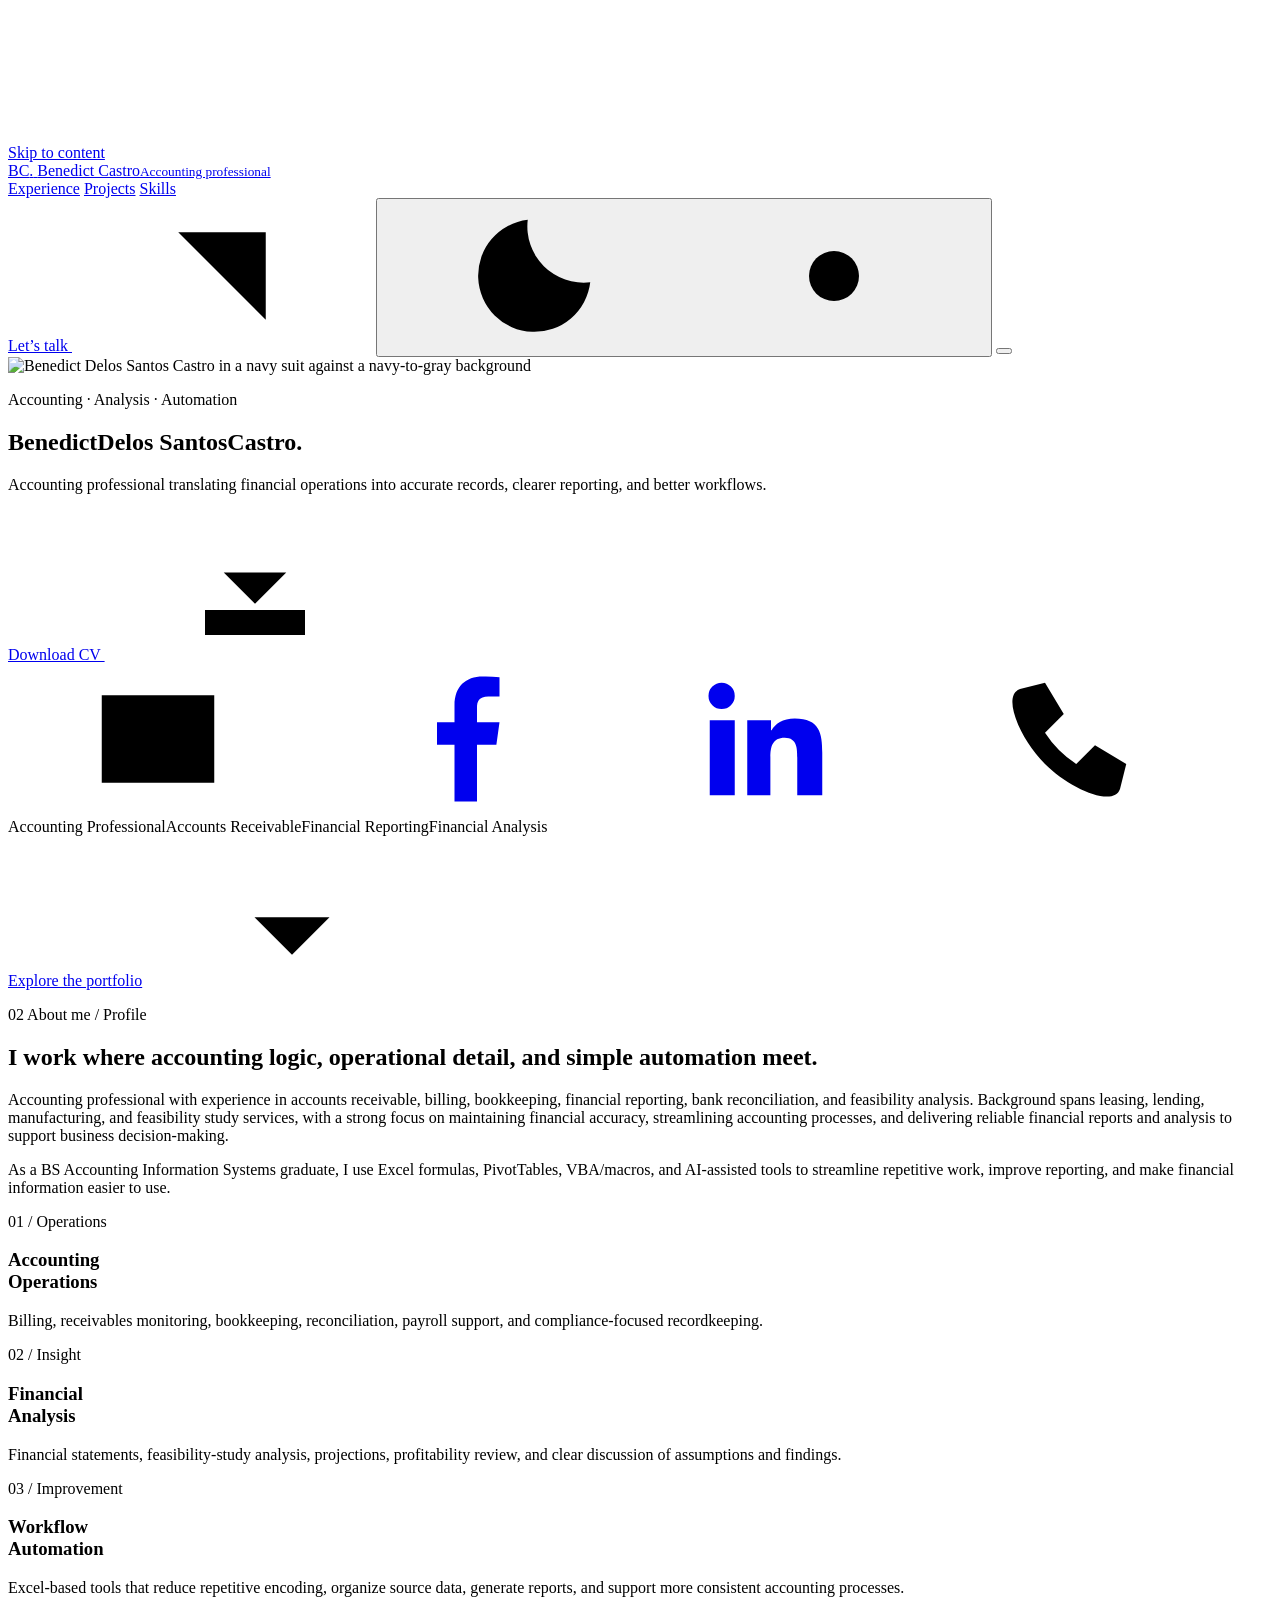
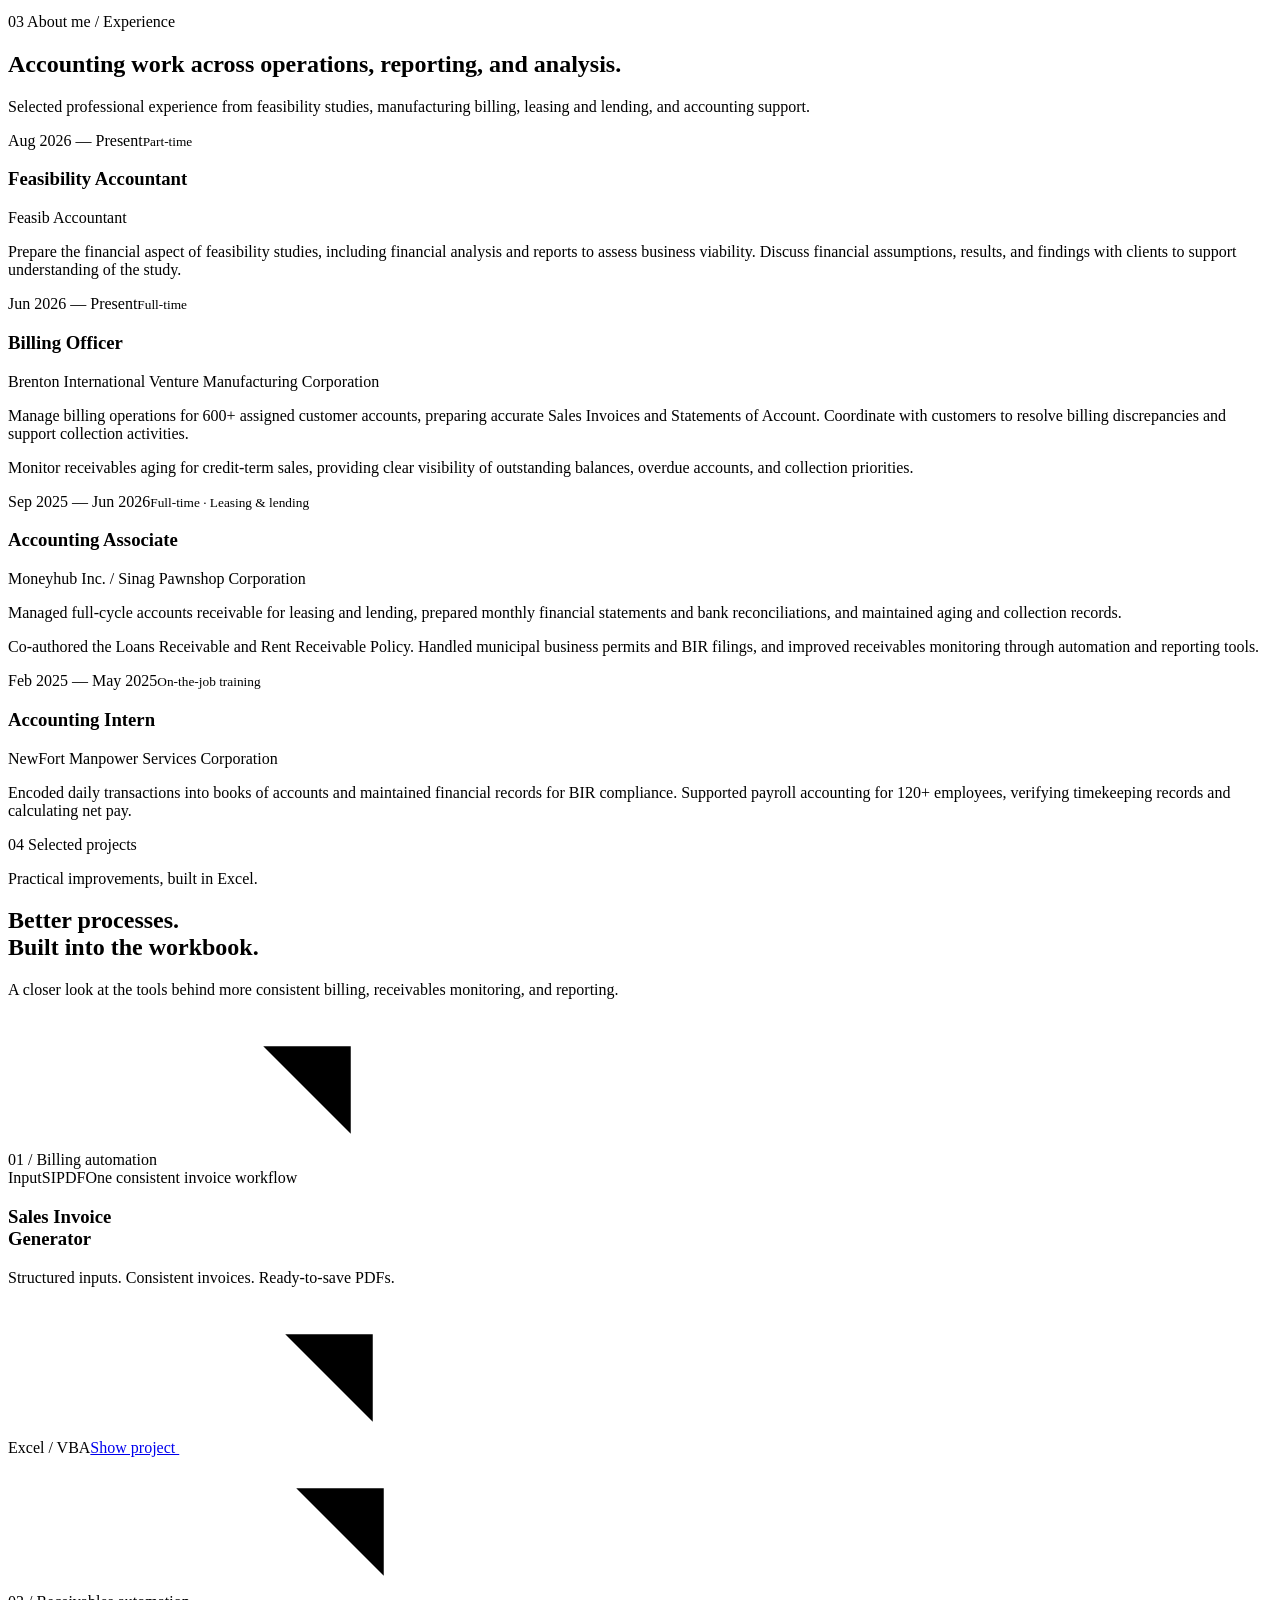
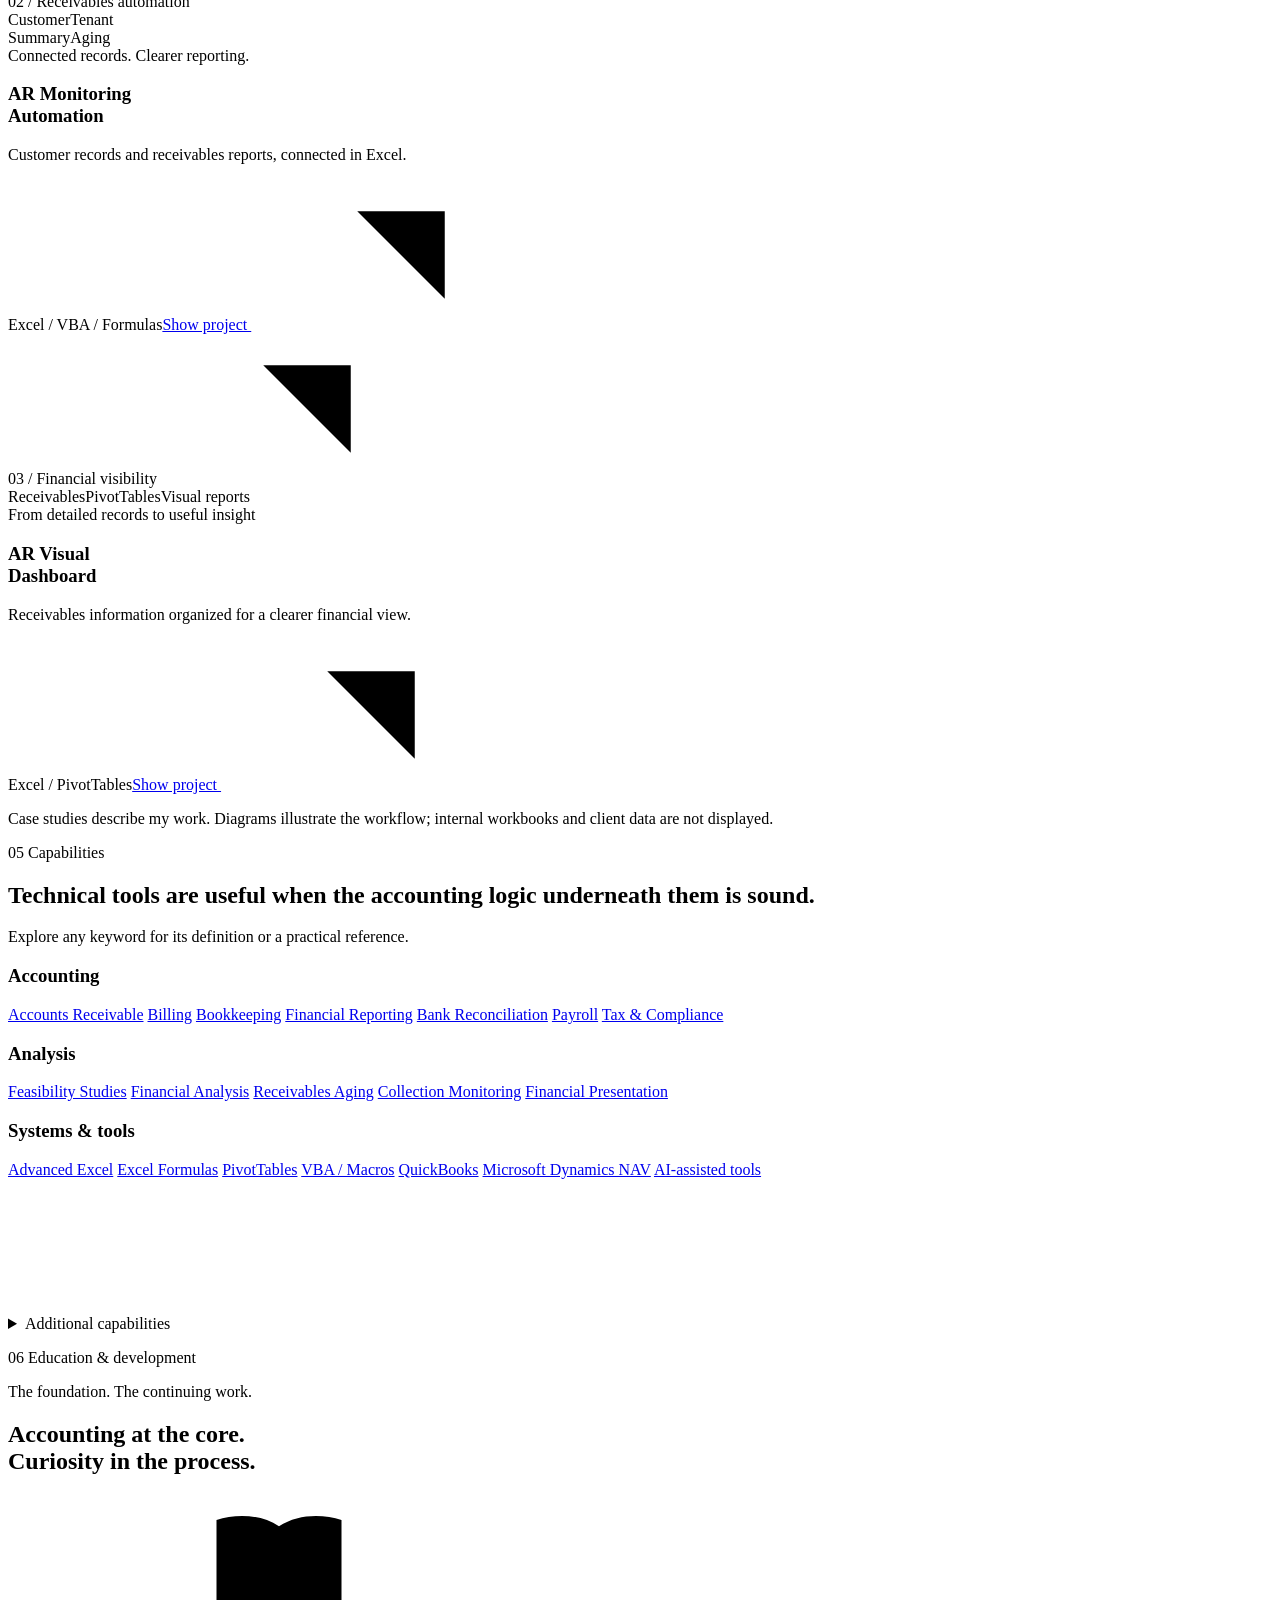
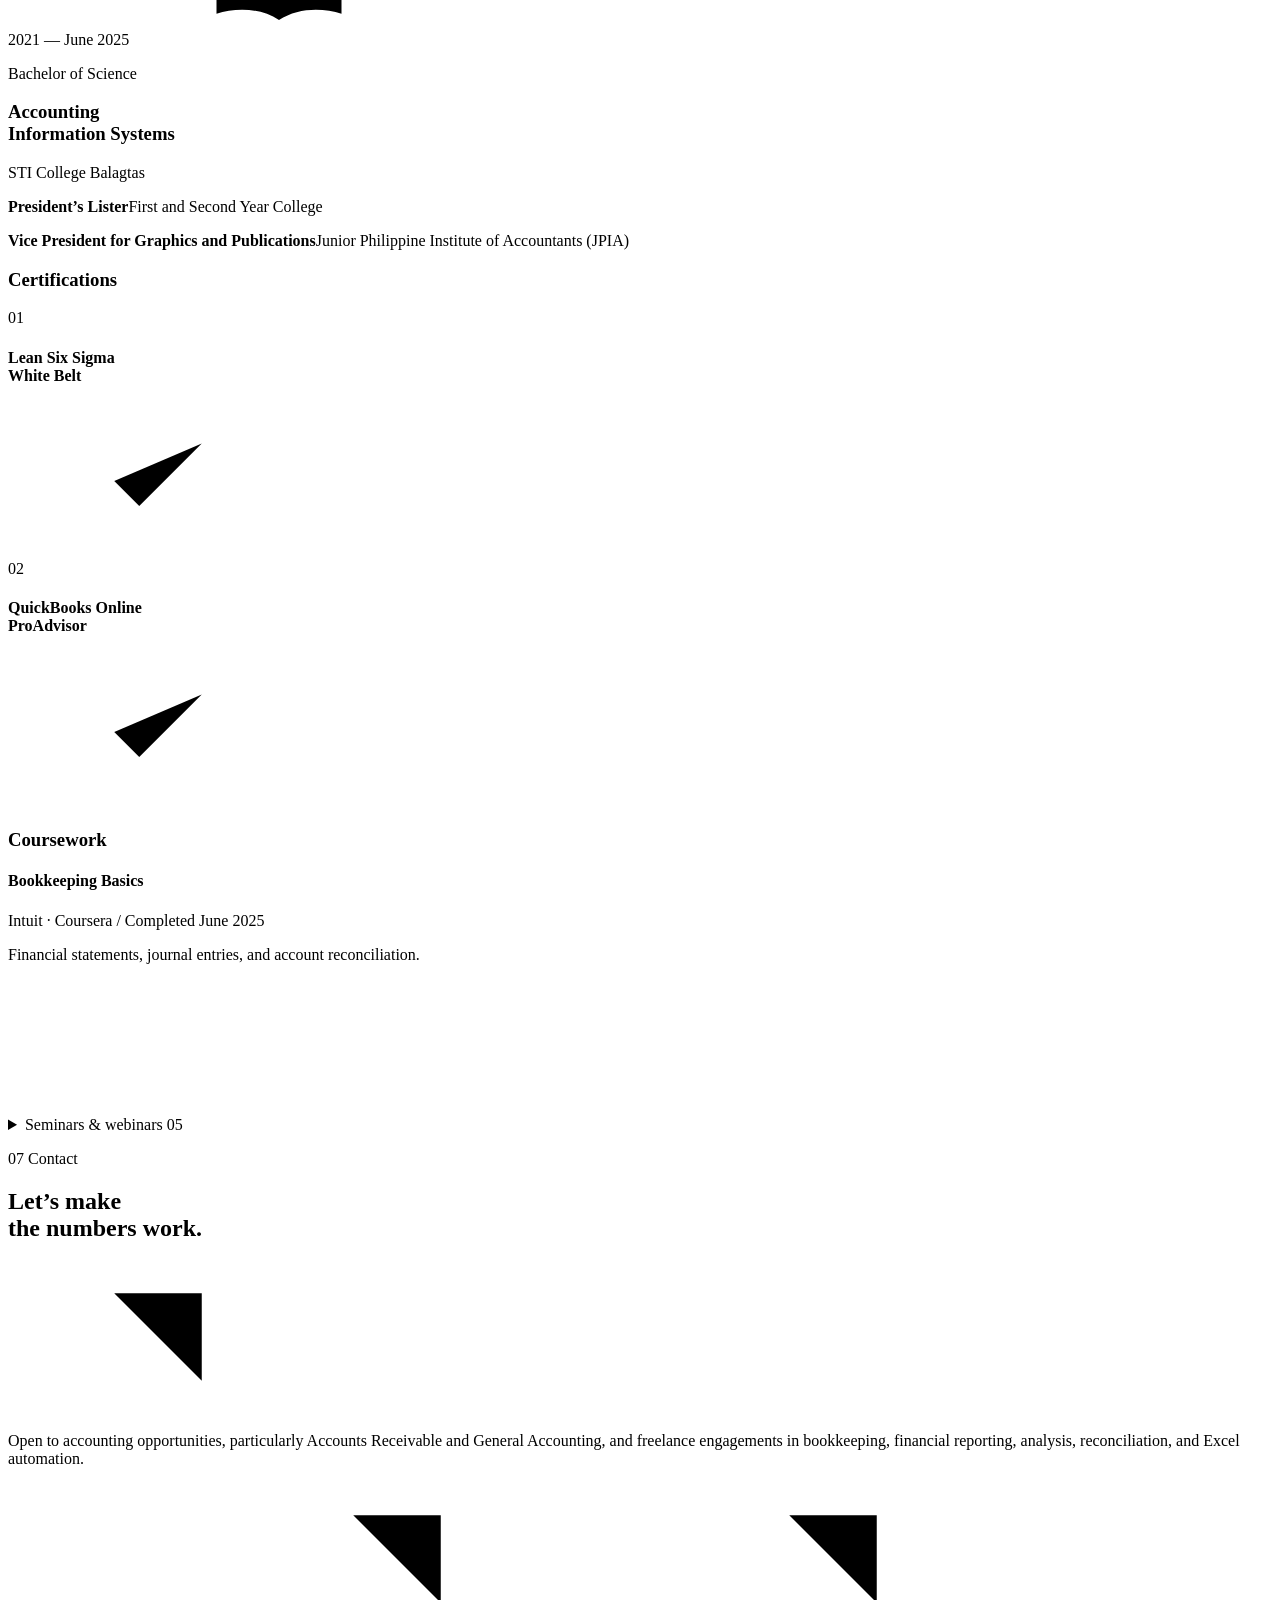
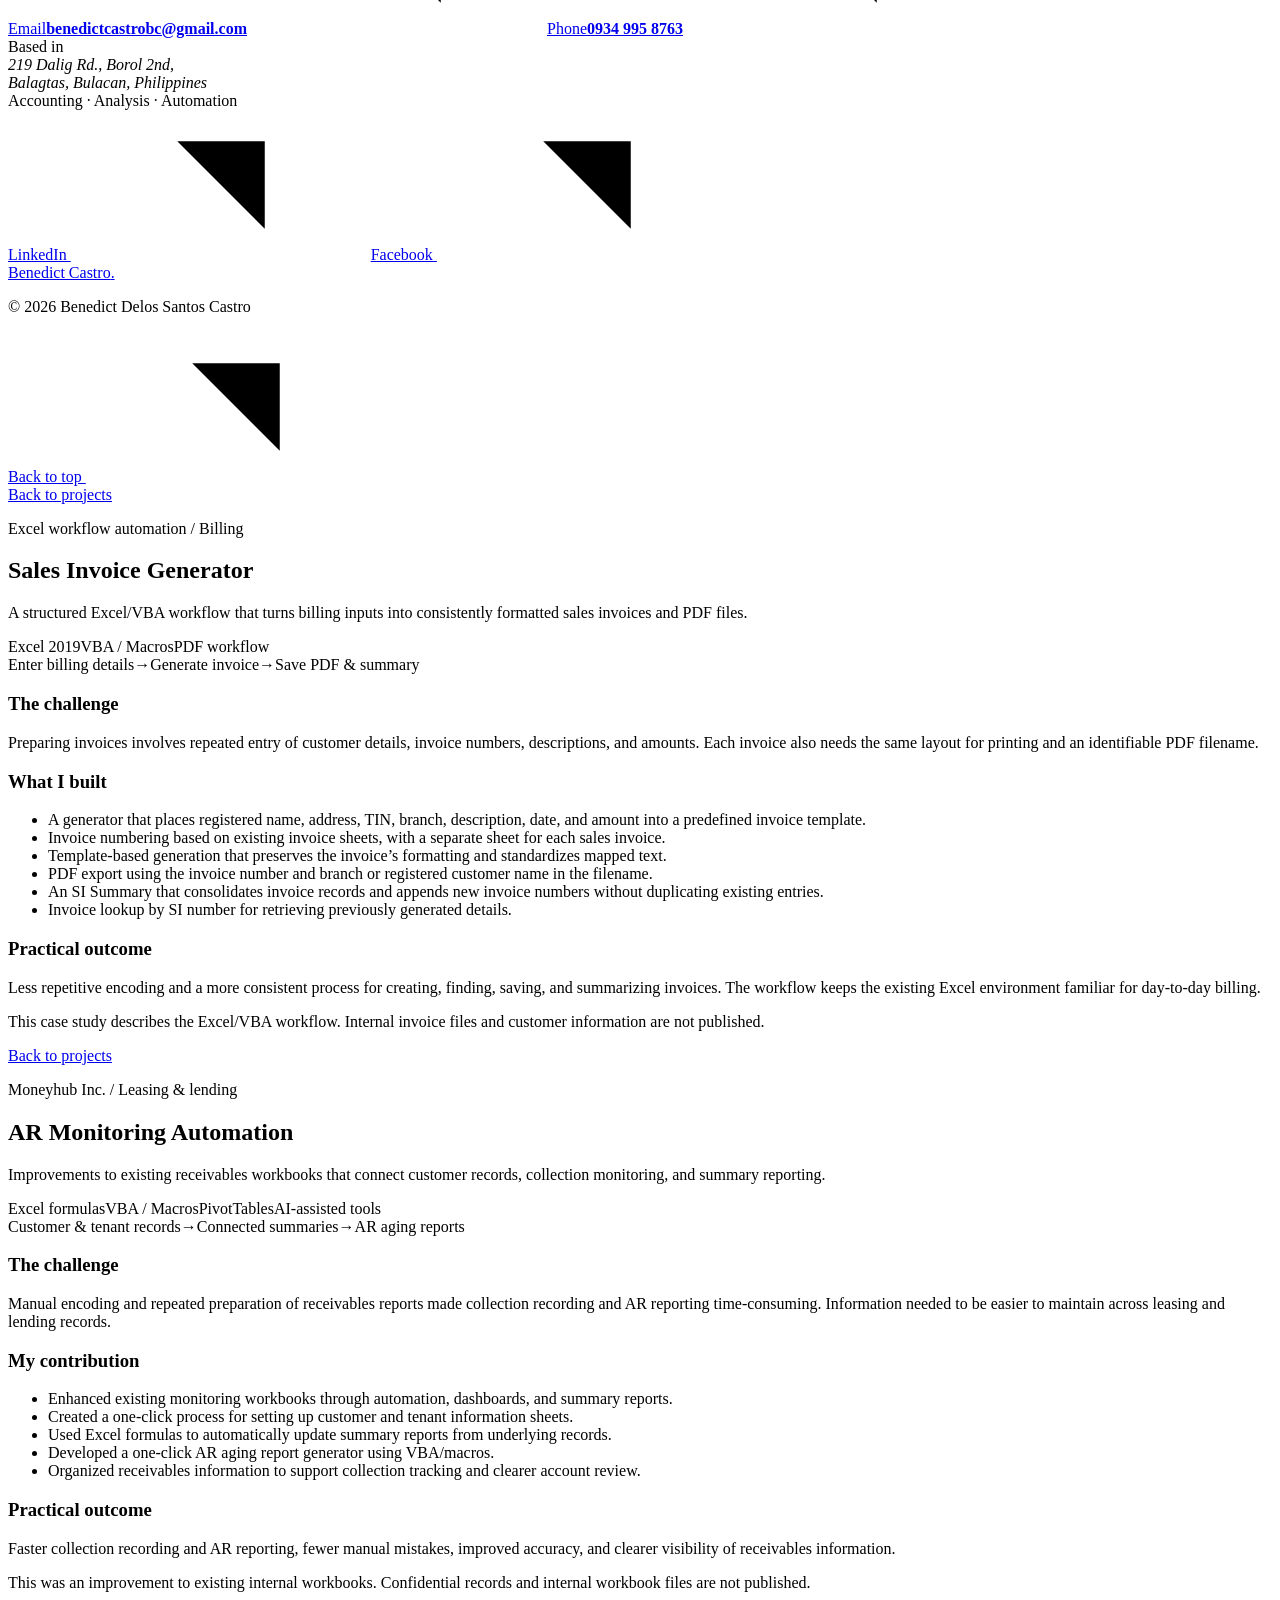
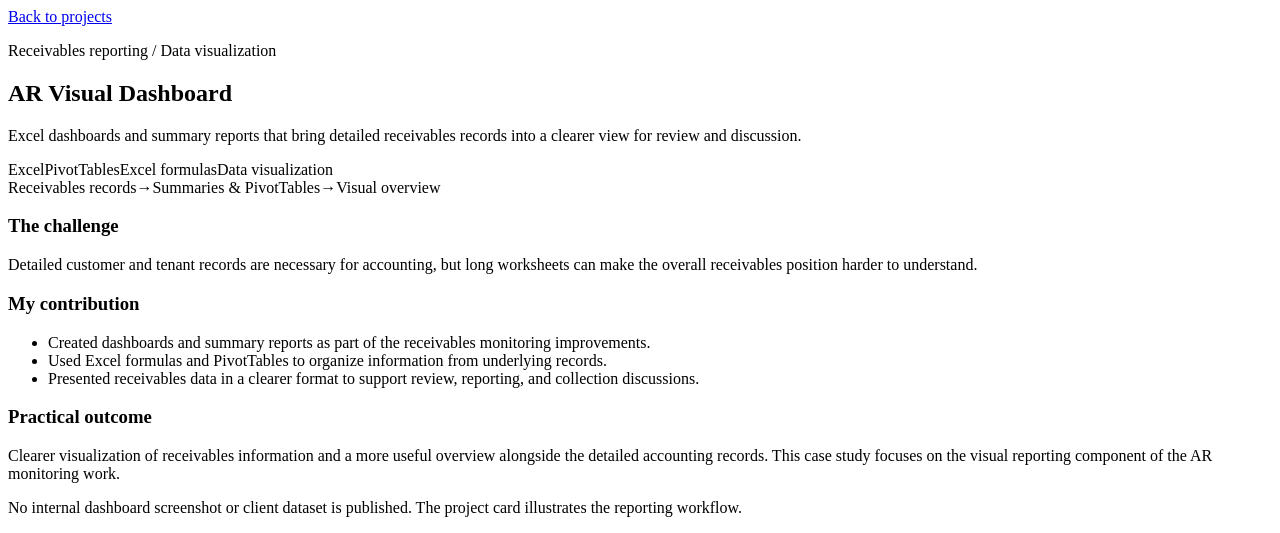
==== commit 0feba9d2: "Add files via upload" ====
--- a/index.html
+++ b/index.html
@@ -1,324 +1,253 @@
 <!doctype html>
-<html lang="en">
+<html lang="en" data-theme="light">
 <head>
-  <meta charset="utf-8">
-  <meta name="viewport" content="width=device-width,initial-scale=1">
-  <meta name="description" content="Benedict Castro — accounting professional focused on accounts receivable, financial reporting, feasibility analysis, and Excel/VBA automation.">
-  <meta name="theme-color" content="#351b19">
-  <title>Benedict Castro | Accounting Information Systems Portfolio</title>
-  <link rel="preconnect" href="https://fonts.googleapis.com">
-  <link rel="preconnect" href="https://fonts.gstatic.com" crossorigin>
-  <link href="https://fonts.googleapis.com/css2?family=Archivo:wdth,wght@90..110,400..900&family=Source+Sans+3:wght@400;500;600;700&display=swap" rel="stylesheet">
-  <link rel="stylesheet" href="styles.css">
-  <script defer src="script.js"></script>
+  <meta charset="UTF-8">
+  <meta name="viewport" content="width=device-width, initial-scale=1">
+  <meta name="theme-color" content="#091523">
+  <title>Benedict Castro — Accounting, Analysis & Automation</title>
+  <meta name="description" content="Benedict Delos Santos Castro. Accounting professional translating financial operations into accurate records, clearer reporting, and better workflows.">
+  <meta property="og:title" content="Benedict Castro — Accounting, Analysis & Automation">
+  <meta property="og:description" content="Explore my accounting experience, financial analysis, and practical Excel automation projects.">
+  <meta property="og:type" content="website">
+  <link rel="icon" type="image/svg+xml" href="data:image/svg+xml,%3Csvg xmlns='http://www.w3.org/2000/svg' viewBox='0 0 64 64'%3E%3Crect width='64' height='64' rx='16' fill='%23091523'/%3E%3Ctext x='32' y='41' font-family='Arial,sans-serif' font-size='27' font-weight='700' text-anchor='middle' fill='%23e4edf6'%3EBC%3C/text%3E%3C/svg%3E">
+  <link rel="preload" href="assets/fonts/manrope-800.ttf" as="font" type="font/ttf" crossorigin>
+  <link rel="preload" href="assets/benedict-hero.webp" as="image" fetchpriority="high">
+  <link rel="stylesheet" href="assets/styles.css">
+  <script>try{if(localStorage.getItem('bc-portfolio-theme')==='dark')document.documentElement.dataset.theme='dark'}catch(e){}</script>
+  <script src="assets/main.js" defer></script>
 </head>
 <body>
   <a class="skip-link" href="#main">Skip to content</a>
-  <div class="scroll-meter" aria-hidden="true"><span id="scrollMeter"></span></div>
-
-  <header class="site-header" id="siteHeader">
-    <div class="nav-shell">
-      <a class="brand" href="#home" aria-label="Benedict Castro home">
-        <span class="brand-mark">BC</span>
-        <span class="brand-copy">
-          <strong>Benedict Castro</strong>
-          <small>Accounting Information Systems</small>
-        </span>
+  <svg class="icon-definitions" xmlns="http://www.w3.org/2000/svg" aria-hidden="true">
+    <symbol id="i-arrow" viewBox="0 0 24 24"><path d="M5 19 19 5M5 5h14v14"/></symbol>
+    <symbol id="i-down" viewBox="0 0 24 24"><path d="M12 4v15m-6-6 6 6 6-6"/></symbol>
+    <symbol id="i-download" viewBox="0 0 24 24"><path d="M12 3v12m-5-5 5 5 5-5M4 16v4h16v-4"/></symbol>
+    <symbol id="i-mail" viewBox="0 0 24 24"><path d="M3 19V5l9 7 9-7v14M3 5l9 7 9-7M6 19v-8m12 8v-8"/></symbol>
+    <symbol id="i-phone" viewBox="0 0 24 24"><path d="m8 3 3 5-3 3a17 17 0 0 0 5 5l3-3 5 3-1 4c-1 3-8 0-12-4S1 5 4 4l4-1Z"/></symbol>
+    <symbol id="i-linkedin" viewBox="0 0 24 24"><path fill="currentColor" stroke="none" d="M4.9 3a2.1 2.1 0 1 0 0 4.2A2.1 2.1 0 0 0 4.9 3ZM3 9h4v12H3V9Zm6 0h3.8v1.6h.1c.5-1 1.8-1.9 3.7-1.9 4 0 4.4 2.4 4.4 5.5V21h-4v-6c0-1.4 0-3.2-2-3.2s-2.3 1.5-2.3 3.1V21H9V9Z"/></symbol>
+    <symbol id="i-facebook" viewBox="0 0 24 24"><path fill="currentColor" stroke="none" d="M14.4 22v-9.1h3.1l.5-3.6h-3.6V7c0-1 .3-1.8 1.8-1.8H18V2.1a23 23 0 0 0-2.7-.1c-2.7 0-4.5 1.6-4.5 4.6v2.7H8v3.6h2.8V22h3.6Z"/></symbol>
+    <symbol id="i-close" viewBox="0 0 24 24"><path d="m6 6 12 12M6 18 18 6"/></symbol>
+    <symbol id="i-plus" viewBox="0 0 24 24"><path d="M12 5v14M5 12h14"/></symbol>
+    <symbol id="i-sun" viewBox="0 0 24 24"><circle cx="12" cy="12" r="4"/><path d="M12 2v2m0 16v2M2 12h2m16 0h2M5 5l1.5 1.5m11 11L19 19M5 19l1.5-1.5m11-11L19 5"/></symbol>
+    <symbol id="i-moon" viewBox="0 0 24 24"><path d="M21 13a9 9 0 0 1-10-10A9 9 0 1 0 21 13Z"/></symbol>
+    <symbol id="i-book" viewBox="0 0 24 24"><path d="M12 5v15m0-15C9 3 5 3 2 4v15c3-1 7-1 10 1 3-2 7-2 10-1V4c-3-1-7-1-10 1Z"/></symbol>
+    <symbol id="i-check" viewBox="0 0 24 24"><path d="m5 12 4 4L19 6"/></symbol>
+  </svg>
+
+  <header class="site-header" id="site-header">
+    <div class="nav-wrap container">
+      <a href="#home" class="brand" aria-label="Benedict Castro, home">
+        <span class="brand-mark">BC<span class="mark-dot">.</span></span>
+        <span class="brand-text">Benedict Castro<small>Accounting professional</small></span>
       </a>
-
-      <button class="menu-toggle" id="menuToggle" type="button" aria-expanded="false" aria-controls="siteNav">
-        <span></span><span></span>
-        <span class="sr-only">Toggle navigation</span>
-      </button>
-
-      <nav class="site-nav" id="siteNav" aria-label="Primary navigation">
-        <a href="#profile">Profile</a>
-        <a href="#experience">Experience</a>
-        <a href="#work">Work</a>
-        <a href="#skills">Skills</a>
-        <a class="nav-cta" href="#contact">Let’s talk <span aria-hidden="true">↗</span></a>
+      <nav class="desktop-nav" aria-label="Main navigation">
+        <a href="#experience" data-nav="experience">Experience</a>
+        <a href="#project" data-nav="project">Projects</a>
+        <a href="#skills" data-nav="skills">Skills</a>
       </nav>
+      <div class="nav-actions">
+        <a href="#contact" class="nav-contact">Let’s talk <svg class="icon"><use href="#i-arrow"/></svg></a>
+        <button class="icon-button theme-toggle" type="button" aria-label="Switch to dark theme" title="Switch theme"><svg class="icon moon-icon"><use href="#i-moon"/></svg><svg class="icon sun-icon"><use href="#i-sun"/></svg></button>
+        <button class="menu-toggle icon-button" type="button" aria-controls="mobile-nav" aria-expanded="false" aria-label="Open navigation"><span></span><span></span></button>
+      </div>
     </div>
+    <nav class="mobile-nav" id="mobile-nav" aria-label="Mobile navigation" hidden>
+      <a href="#about">About me</a><a href="#experience">Experience</a><a href="#project">Projects</a><a href="#skills">Capabilities</a><a href="#education">Education</a><a href="#contact">Let’s talk</a>
+    </nav>
+    <div class="reading-progress" aria-hidden="true"></div>
   </header>
 
   <main id="main">
-    <section class="hero" id="home">
-      <div class="hero-grid-pattern" aria-hidden="true"></div>
-      <div class="hero-orbit orbit-one" aria-hidden="true"></div>
-      <div class="hero-orbit orbit-two" aria-hidden="true"></div>
-
-      <div class="hero-inner">
-        <div class="hero-copy reveal">
-          <p class="kicker"><span></span> Accounting · Analysis · Automation</p>
-          <h1>
-            <span class="hero-line">BENEDICT</span>
-            <span class="hero-line outline">CASTRO</span>
-          </h1>
-          <p class="hero-lede">Accounting professional translating financial operations into accurate records, clearer reporting, and better workflows.</p>
-          <div class="hero-actions">
-            <a class="button button-solid" href="#work">View selected work <span aria-hidden="true">↓</span></a>
-            <a class="button button-ghost" href="mailto:benedictcastrobc@gmail.com">Email me <span aria-hidden="true">↗</span></a>
-          </div>
-        </div>
-
-        <aside class="hero-panel reveal" aria-label="Professional focus">
-          <div class="hero-panel-top">
-            <span class="panel-index">01</span>
-            <span class="status"><i></i> Open to accounting opportunities</span>
-          </div>
-          <p class="panel-statement">Accounts receivable. Financial reporting. Feasibility analysis. Excel automation.</p>
-          <div class="panel-divider"></div>
-          <dl class="panel-facts">
-            <div><dt>Based in</dt><dd>Bulacan, Philippines</dd></div>
-            <div><dt>Degree</dt><dd>BS Accounting Information Systems</dd></div>
-            <div><dt>Current focus</dt><dd>Billing + feasibility analysis</dd></div>
-          </dl>
-        </aside>
-      </div>
-
-      <div class="hero-footer">
-        <p>Systems-minded accounting for real operational work.</p>
-        <a href="#profile">Scroll to explore <span aria-hidden="true">↓</span></a>
-      </div>
-    </section>
-
-    <div class="ticker" aria-hidden="true">
-      <div class="ticker-track">
-        <span>ACCOUNTS RECEIVABLE</span><b>•</b><span>FINANCIAL REPORTING</span><b>•</b><span>EXCEL VBA</span><b>•</b><span>FEASIBILITY ANALYSIS</span><b>•</b><span>BILLING</span><b>•</b><span>BANK RECONCILIATION</span><b>•</b>
-        <span>ACCOUNTS RECEIVABLE</span><b>•</b><span>FINANCIAL REPORTING</span><b>•</b><span>EXCEL VBA</span><b>•</b><span>FEASIBILITY ANALYSIS</span><b>•</b><span>BILLING</span><b>•</b><span>BANK RECONCILIATION</span><b>•</b>
-      </div>
-    </div>
-
-    <section class="section section-light" id="profile">
-      <div class="wrap two-col-intro">
-        <div class="section-label reveal"><span>02</span> Profile</div>
-        <div class="profile-copy reveal">
-          <p class="display-copy">I work where <em>accounting logic</em>, operational detail, and simple automation meet.</p>
-          <div class="profile-columns">
-            <p>I am an accounting professional with experience in accounts receivable, billing, bookkeeping, financial reporting, bank reconciliation, and feasibility analysis. My background spans leasing, lending, manufacturing, and feasibility-study services.</p>
-            <p>As a BS Accounting Information Systems graduate, I use Excel formulas, PivotTables, VBA/macros, and AI-assisted tools to streamline repetitive work, improve reporting, and make financial information easier to use.</p>
-          </div>
-        </div>
-      </div>
-
-      <div class="wrap service-grid">
-        <article class="service-card reveal">
-          <span class="service-no">01</span>
-          <h2>Accounting Operations</h2>
-          <p>Billing, receivables monitoring, bookkeeping, reconciliation, payroll support, and compliance-focused recordkeeping.</p>
-        </article>
-        <article class="service-card reveal">
-          <span class="service-no">02</span>
-          <h2>Financial Analysis</h2>
-          <p>Financial statements, feasibility-study analysis, projections, profitability review, and clear discussion of assumptions and findings.</p>
-        </article>
-        <article class="service-card reveal">
-          <span class="service-no">03</span>
-          <h2>Workflow Automation</h2>
-          <p>Excel-based tools that reduce repetitive encoding, organize source data, generate reports, and support more consistent accounting processes.</p>
-        </article>
-      </div>
-    </section>
-
-    <section class="numbers-section" aria-label="Selected figures">
-      <div class="wrap numbers-grid">
-        <article class="number-card reveal"><strong data-count="600" data-suffix="+">0</strong><span>assigned customer accounts handled in billing</span></article>
-        <article class="number-card reveal"><strong data-count="9">0</strong><span>leasing and lending entities handled in prior accounting work</span></article>
-        <article class="number-card reveal"><strong data-count="120" data-suffix="+">0</strong><span>employees supported in payroll during internship</span></article>
-        <article class="number-card reveal"><strong data-count="3">0</strong><span>featured accounting automation case studies</span></article>
-      </div>
-    </section>
-
-    <section class="section section-paper" id="experience">
-      <div class="wrap experience-layout">
-        <div class="experience-heading reveal">
-          <div class="section-label"><span>03</span> Experience</div>
-          <h2>Accounting work across operations, reporting, and analysis.</h2>
-          <p>Selected professional experience from feasibility studies, manufacturing billing, leasing and lending, and accounting support.</p>
-        </div>
-
-        <div class="timeline">
-          <article class="timeline-item reveal">
-            <div class="timeline-meta"><span>Aug 2026 — Present</span><small>Part-time</small></div>
-            <div class="timeline-copy">
-              <h3>Feasibility Accountant</h3>
-              <p class="company">Feasib Accountant</p>
-              <p>Prepare the financial aspect of feasibility studies, develop financial analysis and reports, and discuss assumptions, results, and findings with clients.</p>
-            </div>
-          </article>
-
-          <article class="timeline-item reveal">
-            <div class="timeline-meta"><span>Jun 2026 — Present</span><small>Pasig City</small></div>
-            <div class="timeline-copy">
-              <h3>Billing Officer</h3>
-              <p class="company">Brenton International Venture Manufacturing Corporation</p>
-              <p>Manage billing operations for 600+ assigned customer accounts, prepare sales invoices and statements of account, resolve billing discrepancies, and monitor receivables aging for credit-term sales.</p>
-            </div>
-          </article>
-
-          <article class="timeline-item reveal">
-            <div class="timeline-meta"><span>Sep 2025 — Jun 2026</span><small>Leasing + lending</small></div>
-            <div class="timeline-copy">
-              <h3>Accounting Associate</h3>
-              <p class="company">Moneyhub Inc. / Sinag Pawnshop Corporation</p>
-              <p>Managed full-cycle accounts receivable, prepared monthly financial statements and bank reconciliations, supported tax and permit requirements, and improved AR monitoring workbooks through automation and reporting tools.</p>
-            </div>
-          </article>
-
-          <article class="timeline-item reveal">
-            <div class="timeline-meta"><span>Feb 2025 — May 2025</span><small>Internship</small></div>
-            <div class="timeline-copy">
-              <h3>Accounting &amp; HR Department Intern</h3>
-              <p class="company">NewFort Manpower Services Corporation</p>
-              <p>Supported books of accounts, AP/AR processing, VAT Relief documentation, payroll for 120+ employees, and selected HR administrative activities.</p>
-            </div>
-          </article>
-        </div>
-      </div>
-    </section>
-
-    <section class="section showcase" id="work">
-      <div class="wrap showcase-head reveal">
-        <div>
-          <div class="section-label section-label-dark"><span>04</span> Selected work</div>
-          <h2>Accounting systems built around actual workflow problems.</h2>
-        </div>
-        <p>These case studies focus on process design and accounting logic. Confidential company data and internal workbook screenshots are intentionally omitted.</p>
-      </div>
-
-      <div class="wrap project-list">
-        <article class="project-row reveal tilt-card">
-          <div class="project-visual visual-ar" aria-hidden="true">
-            <div class="mini-window">
-              <div class="mini-top"><i></i><i></i><i></i></div>
-              <div class="mini-sheet">
-                <span></span><span></span><span></span><span></span><span></span><span></span>
-                <b class="age-bar age-1"></b><b class="age-bar age-2"></b><b class="age-bar age-3"></b>
-              </div>
+    <section class="hero" id="home" aria-labelledby="hero-title">
+      <img class="hero-image" src="assets/benedict-hero.webp" alt="Benedict Delos Santos Castro in a navy suit against a navy-to-gray background" width="1920" height="1080" fetchpriority="high">
+      <div class="hero-shade" aria-hidden="true"></div>
+      <div class="container hero-inner">
+        <div class="hero-copy">
+          <p class="eyebrow hero-enter">Accounting · Analysis · Automation</p>
+          <h1 id="hero-title" aria-label="Benedict Delos Santos Castro"><span class="name-line"><span>Benedict</span></span><span class="name-line name-middle"><span>Delos Santos</span></span><span class="name-line"><span>Castro<span class="name-period">.</span></span></span></h1>
+          <p class="hero-intro hero-enter">Accounting professional translating financial operations into accurate records, clearer reporting, and better workflows.</p>
+          <div class="hero-actions hero-enter">
+            <a class="button cv-button" href="assets/Benedict_Castro_CV.pdf" download="Benedict_Castro_CV.pdf">Download CV <svg class="icon"><use href="#i-download"/></svg></a>
+            <div class="social-links" aria-label="Contact and social links">
+              <a class="social-icon" href="mailto:benedictcastrobc@gmail.com" aria-label="Email Benedict at benedictcastrobc@gmail.com" data-label="Gmail"><svg class="icon"><use href="#i-mail"/></svg></a>
+              <a class="social-icon" href="https://www.facebook.com/share/1Jr77HxbWq/?mibextid=wwXIfr" target="_blank" rel="noopener noreferrer" aria-label="Facebook, opens in a new tab" data-label="Facebook"><svg class="icon"><use href="#i-facebook"/></svg></a>
+              <a class="social-icon" href="https://www.linkedin.com/in/benedict-castro-accounting" target="_blank" rel="noopener noreferrer" aria-label="LinkedIn, opens in a new tab" data-label="LinkedIn"><svg class="icon"><use href="#i-linkedin"/></svg></a>
+              <a class="social-icon" href="tel:+639349958763" aria-label="Call Benedict at 0934 995 8763" data-label="0934 995 8763"><svg class="icon"><use href="#i-phone"/></svg></a>
             </div>
           </div>
-          <div class="project-copy">
-            <div class="project-number">01 / Excel workflow automation</div>
-            <h3>AR Monitoring Automation</h3>
-            <p>Enhanced existing receivables monitoring workbooks with one-click customer and tenant setup, formula-driven summaries, VBA-generated aging reports, and dashboard-style reporting.</p>
-            <ul class="project-tags"><li>Excel</li><li>PivotTables</li><li>VBA</li><li>Receivables</li></ul>
-            <p class="project-result">Outcome: faster collection recording and AR reporting, fewer manual mistakes, and clearer receivables information.</p>
-          </div>
-        </article>
-
-        <article class="project-row reveal tilt-card">
-          <div class="project-visual visual-si" aria-hidden="true">
-            <div class="invoice-paper">
-              <div class="invoice-title">SALES INVOICE</div>
-              <div class="invoice-line wide"></div><div class="invoice-line"></div><div class="invoice-line"></div>
-              <div class="invoice-table"><i></i><i></i><i></i><i></i><i></i><i></i></div>
-              <div class="invoice-total"></div>
-            </div>
-            <div class="automation-node node-a">INPUT</div>
-            <div class="automation-node node-b">PDF</div>
-          </div>
-          <div class="project-copy">
-            <div class="project-number">02 / Billing automation</div>
-            <h3>Sales Invoice Generator</h3>
-            <p>Excel/VBA workflow for creating sales invoices from structured inputs, generating the SI number and date, populating customer and billing details, creating invoice sheets, and saving completed invoices as PDF.</p>
-            <ul class="project-tags"><li>Excel 2019</li><li>VBA</li><li>Billing</li><li>PDF workflow</li></ul>
-            <p class="project-result">Designed to reduce repetitive encoding while keeping the invoice format consistent for operational billing.</p>
-          </div>
-        </article>
-
-        <article class="project-row reveal tilt-card">
-          <div class="project-visual visual-dashboard" aria-hidden="true">
-            <div class="dash-shell">
-              <div class="dash-side"></div>
-              <div class="dash-main">
-                <div class="dash-kpis"><i></i><i></i><i></i></div>
-                <div class="dash-chart"><b></b><b></b><b></b><b></b><b></b></div>
-                <div class="dash-lines"><i></i><i></i><i></i><i></i></div>
-              </div>
+        </div>
+        <div class="hero-footer hero-enter">
+          <div class="role-keywords"><span>Accounting Professional</span><span>Accounts Receivable</span><span>Financial Reporting</span><span>Financial Analysis</span></div>
+          <a class="scroll-cue" href="#about"><span>Explore the portfolio</span><span class="scroll-orbit"><svg class="icon"><use href="#i-down"/></svg></span></a>
+        </div>
+      </div>
+    </section>
+
+    <section class="section profile-section" id="about" aria-labelledby="profile-title">
+      <div class="container">
+        <div class="profile-top">
+          <p class="section-label reveal"><span>02</span> About me / Profile</p>
+          <div>
+            <h2 class="display-heading reveal" id="profile-title">I work where accounting logic, operational detail, and <span class="muted-heading">simple automation meet.</span></h2>
+            <div class="profile-prose">
+              <p class="reveal">Accounting professional with experience in accounts receivable, billing, bookkeeping, financial reporting, bank reconciliation, and feasibility analysis. Background spans leasing, lending, manufacturing, and feasibility study services, with a strong focus on maintaining financial accuracy, streamlining accounting processes, and delivering reliable financial reports and analysis to support business decision-making.</p>
+              <p class="reveal">As a BS Accounting Information Systems graduate, I use Excel formulas, PivotTables, VBA/macros, and AI-assisted tools to streamline repetitive work, improve reporting, and make financial information easier to use.</p>
             </div>
           </div>
-          <div class="project-copy">
-            <div class="project-number">03 / Reporting &amp; visualization</div>
-            <h3>Accounts Receivable Dashboard</h3>
-            <p>Management-facing receivables view built around aging information, outstanding balances, collection priorities, and summary reporting so users can understand account status without reading raw transaction sheets.</p>
-            <ul class="project-tags"><li>Excel</li><li>Data analysis</li><li>AR aging</li><li>Reporting</li></ul>
-            <p class="project-result">Built to turn detailed receivables records into a clearer operational view for monitoring and follow-up.</p>
+        </div>
+        <div class="expertise-grid">
+          <article class="expertise-card reveal"><span class="card-index">01 / Operations</span><h3>Accounting<br>Operations</h3><p>Billing, receivables monitoring, bookkeeping, reconciliation, payroll support, and compliance-focused recordkeeping.</p><span class="card-rule" aria-hidden="true"></span></article>
+          <article class="expertise-card reveal"><span class="card-index">02 / Insight</span><h3>Financial<br>Analysis</h3><p>Financial statements, feasibility-study analysis, projections, profitability review, and clear discussion of assumptions and findings.</p><span class="card-rule" aria-hidden="true"></span></article>
+          <article class="expertise-card reveal"><span class="card-index">03 / Improvement</span><h3>Workflow<br>Automation</h3><p>Excel-based tools that reduce repetitive encoding, organize source data, generate reports, and support more consistent accounting processes.</p><span class="card-rule" aria-hidden="true"></span></article>
+        </div>
+      </div>
+    </section>
+
+    <section class="section experience-section" id="experience" aria-labelledby="experience-title">
+      <div class="container editorial-grid">
+        <div class="section-intro">
+          <p class="section-label reveal"><span>03</span> About me / Experience</p>
+          <h2 class="display-heading reveal" id="experience-title">Accounting work across operations, reporting, <span class="muted-heading">and analysis.</span></h2>
+          <p class="intro-note reveal">Selected professional experience from feasibility studies, manufacturing billing, leasing and lending, and accounting support.</p>
+        </div>
+        <div class="experience-list">
+          <article class="experience-row reveal">
+            <div class="experience-meta"><span>Aug 2026 — Present</span><small>Part-time</small></div>
+            <div class="experience-content"><h3>Feasibility Accountant</h3><p class="company">Feasib Accountant</p><p>Prepare the financial aspect of feasibility studies, including financial analysis and reports to assess business viability. Discuss financial assumptions, results, and findings with clients to support understanding of the study.</p></div>
+          </article>
+          <article class="experience-row reveal">
+            <div class="experience-meta"><span>Jun 2026 — Present</span><small>Full-time</small></div>
+            <div class="experience-content"><h3>Billing Officer</h3><p class="company">Brenton International Venture Manufacturing Corporation</p><p>Manage billing operations for 600+ assigned customer accounts, preparing accurate Sales Invoices and Statements of Account. Coordinate with customers to resolve billing discrepancies and support collection activities.</p><p>Monitor receivables aging for credit-term sales, providing clear visibility of outstanding balances, overdue accounts, and collection priorities.</p></div>
+          </article>
+          <article class="experience-row reveal">
+            <div class="experience-meta"><span>Sep 2025 — Jun 2026</span><small>Full-time · Leasing & lending</small></div>
+            <div class="experience-content"><h3>Accounting Associate</h3><p class="company">Moneyhub Inc. / Sinag Pawnshop Corporation</p><p>Managed full-cycle accounts receivable for leasing and lending, prepared monthly financial statements and bank reconciliations, and maintained aging and collection records.</p><p>Co-authored the Loans Receivable and Rent Receivable Policy. Handled municipal business permits and BIR filings, and improved receivables monitoring through automation and reporting tools.</p></div>
+          </article>
+          <article class="experience-row reveal">
+            <div class="experience-meta"><span>Feb 2025 — May 2025</span><small>On-the-job training</small></div>
+            <div class="experience-content"><h3>Accounting Intern</h3><p class="company">NewFort Manpower Services Corporation</p><p>Encoded daily transactions into books of accounts and maintained financial records for BIR compliance. Supported payroll accounting for 120+ employees, verifying timekeeping records and calculating net pay.</p></div>
+          </article>
+        </div>
+      </div>
+    </section>
+
+    <section class="section projects-section dark-surface" id="project" aria-labelledby="projects-title">
+      <div class="container">
+        <div class="section-topline reveal"><p class="section-label"><span>04</span> Selected projects</p><span class="tiny-note">Practical improvements, built in Excel.</span></div>
+        <div class="projects-heading"><h2 class="display-heading reveal" id="projects-title">Better processes.<br><span class="muted-heading">Built into the workbook.</span></h2><p class="reveal">A closer look at the tools behind more consistent billing, receivables monitoring, and reporting.</p></div>
+        <div class="projects-grid">
+          <article class="project-card reveal" data-project-card="invoice">
+            <div class="project-card-top"><span class="card-index">01 / Billing automation</span><svg class="icon"><use href="#i-arrow"/></svg></div>
+            <div class="project-diagram invoice-diagram" aria-label="Workflow: structured input, invoice generation, PDF export"><span>Input</span><i></i><span class="diagram-main">SI</span><i></i><span>PDF</span><span class="diagram-caption">One consistent invoice workflow</span></div>
+            <div class="project-card-copy"><h3>Sales Invoice<br>Generator</h3><p>Structured inputs. Consistent invoices. Ready-to-save PDFs.</p></div>
+            <div class="project-card-bottom"><span>Excel / VBA</span><a class="show-project" href="#case-invoice" data-project="invoice">Show project <svg class="icon"><use href="#i-arrow"/></svg></a></div>
+          </article>
+          <article class="project-card reveal" data-project-card="monitoring">
+            <div class="project-card-top"><span class="card-index">02 / Receivables automation</span><svg class="icon"><use href="#i-arrow"/></svg></div>
+            <div class="project-diagram monitoring-diagram" aria-label="Workflow: customer records feed summary and aging reports"><div class="record-stack"><span>Customer</span><span>Tenant</span></div><i></i><div class="record-stack output-stack"><span>Summary</span><span>Aging</span></div><span class="diagram-caption">Connected records. Clearer reporting.</span></div>
+            <div class="project-card-copy"><h3>AR Monitoring<br>Automation</h3><p>Customer records and receivables reports, connected in Excel.</p></div>
+            <div class="project-card-bottom"><span>Excel / VBA / Formulas</span><a class="show-project" href="#case-monitoring" data-project="monitoring">Show project <svg class="icon"><use href="#i-arrow"/></svg></a></div>
+          </article>
+          <article class="project-card reveal" data-project-card="dashboard">
+            <div class="project-card-top"><span class="card-index">03 / Financial visibility</span><svg class="icon"><use href="#i-arrow"/></svg></div>
+            <div class="project-diagram dashboard-diagram" aria-label="Workflow: receivables data, PivotTables, visual reports"><div class="dashboard-flow"><span>Receivables</span><i></i><span class="diagram-main">PivotTables</span><i></i><span>Visual reports</span></div><span class="diagram-caption">From detailed records to useful insight</span></div>
+            <div class="project-card-copy"><h3>AR Visual<br>Dashboard</h3><p>Receivables information organized for a clearer financial view.</p></div>
+            <div class="project-card-bottom"><span>Excel / PivotTables</span><a class="show-project" href="#case-dashboard" data-project="dashboard">Show project <svg class="icon"><use href="#i-arrow"/></svg></a></div>
+          </article>
+        </div>
+        <p class="project-disclosure reveal">Case studies describe my work. Diagrams illustrate the workflow; internal workbooks and client data are not displayed.</p>
+      </div>
+    </section>
+
+    <section class="section capabilities-section" id="skills" aria-labelledby="skills-title">
+      <div class="container editorial-grid">
+        <div class="section-intro">
+          <p class="section-label reveal"><span>05</span> Capabilities</p>
+          <h2 class="display-heading reveal" id="skills-title">Technical tools are useful when the accounting logic underneath them <span class="muted-heading">is sound.</span></h2>
+          <p class="intro-note reveal">Explore any keyword for its definition or a practical reference.</p>
+        </div>
+        <div class="capability-groups">
+          <div class="capability-group reveal"><h3>Accounting</h3><div class="keyword-list">
+            <a href="https://www.accountingcoach.com/accounts-receivable-and-bad-debts-expense/explanation" target="_blank" rel="noopener noreferrer">Accounts Receivable</a>
+            <a href="https://stripe.com/resources/more/billing-in-accounting-the-link-between-revenue-reporting-and-cash-collection" target="_blank" rel="noopener noreferrer">Billing</a>
+            <a href="https://www.accountingcoach.com/bookkeeping/explanation" target="_blank" rel="noopener noreferrer">Bookkeeping</a>
+            <a href="https://www.accountingcoach.com/blog/what-is-financial-reporting" target="_blank" rel="noopener noreferrer">Financial Reporting</a>
+            <a href="https://www.accountingcoach.com/bank-reconciliation/explanation" target="_blank" rel="noopener noreferrer">Bank Reconciliation</a>
+            <a href="https://www.accountingcoach.com/payroll-accounting/explanation" target="_blank" rel="noopener noreferrer">Payroll</a>
+            <a href="https://www.oecd.org/en/publications/tax-administration-2024_2d5fba9c-en/full-report/component-12.html" target="_blank" rel="noopener noreferrer">Tax &amp; Compliance</a>
+          </div></div>
+          <div class="capability-group reveal"><h3>Analysis</h3><div class="keyword-list">
+            <a href="https://asana.com/resources/feasibility-study" target="_blank" rel="noopener noreferrer">Feasibility Studies</a>
+            <a href="https://corporatefinanceinstitute.com/resources/accounting/analysis-of-financial-statements/" target="_blank" rel="noopener noreferrer">Financial Analysis</a>
+            <a href="https://quickbooks.intuit.com/ca/resources/accounting/accounts-receivable-aging-report-definition-uses/" target="_blank" rel="noopener noreferrer">Receivables Aging</a>
+            <a href="https://quickbooks.intuit.com/r/payments/accounts-receivable-management/" target="_blank" rel="noopener noreferrer">Collection Monitoring</a>
+            <a href="https://corporatefinanceinstitute.com/resources/career/financial-presentation-structure-guide/" target="_blank" rel="noopener noreferrer">Financial Presentation</a>
+          </div></div>
+          <div class="capability-group reveal"><h3>Systems &amp; tools</h3><div class="keyword-list">
+            <a href="https://www.microsoft.com/en-us/microsoft-365/excel" target="_blank" rel="noopener noreferrer">Advanced Excel</a>
+            <a href="https://support.microsoft.com/en-us/excel/get-started/overview-of-formulas-in-excel" target="_blank" rel="noopener noreferrer">Excel Formulas</a>
+            <a href="https://support.microsoft.com/en-us/excel/get-started/create-a-pivottable-to-analyze-worksheet-data" target="_blank" rel="noopener noreferrer">PivotTables</a>
+            <a href="https://learn.microsoft.com/en-us/office/vba/library-reference/concepts/getting-started-with-vba-in-office" target="_blank" rel="noopener noreferrer">VBA / Macros</a>
+            <a href="https://quickbooks.intuit.com/accounting/" target="_blank" rel="noopener noreferrer">QuickBooks</a>
+            <a href="https://learn.microsoft.com/en-us/previous-versions/dynamicsnav-2018/" target="_blank" rel="noopener noreferrer">Microsoft Dynamics NAV</a>
+            <a href="https://www.ibm.com/think/topics/artificial-intelligence" target="_blank" rel="noopener noreferrer">AI-assisted tools</a>
+          </div></div>
+          <details class="additional-skills reveal"><summary>Additional capabilities <svg class="icon"><use href="#i-plus"/></svg></summary><div class="additional-skills-content">
+            <div class="capability-group"><h3>Productivity &amp; organization</h3><div class="keyword-list">
+              <a href="https://www.oracle.com/erp/what-is-accounting-software/" target="_blank" rel="noopener noreferrer">In-House Accounting Systems</a><a href="https://www.microsoft.com/en-us/microsoft-365/microsoft-office" target="_blank" rel="noopener noreferrer">Microsoft Office</a><a href="https://workspace.google.com/" target="_blank" rel="noopener noreferrer">Google Workspace</a><a href="https://aws.amazon.com/what-is/data-analytics/" target="_blank" rel="noopener noreferrer">Data Analysis</a><a href="https://learn.microsoft.com/en-us/office/vba/library-reference/concepts/getting-started-with-vba-in-office" target="_blank" rel="noopener noreferrer">Excel Workflow Automation</a><a href="https://www.ibm.com/think/topics/intelligent-automation" target="_blank" rel="noopener noreferrer">AI-Assisted Automation</a><a href="https://www.microsoft.com/en-us/microsoft-365-copilot" target="_blank" rel="noopener noreferrer">AI Productivity Tools</a><a href="https://www.bls.gov/ooh/office-and-administrative-support/secretaries-and-administrative-assistants.htm" target="_blank" rel="noopener noreferrer">Administrative Support</a><a href="https://workspace.google.com/products/calendar/" target="_blank" rel="noopener noreferrer">Scheduling</a><a href="https://learn.microsoft.com/en-us/purview/records-management" target="_blank" rel="noopener noreferrer">Records Management</a><a href="https://www.ibm.com/think/topics/document-management" target="_blank" rel="noopener noreferrer">Documentation &amp; Filing</a><a href="https://www.microsoft.com/en-us/microsoft-365/planner/microsoft-planner" target="_blank" rel="noopener noreferrer">Task Coordination</a>
+            </div></div>
+            <div class="capability-group"><h3>Communication &amp; creative</h3><div class="keyword-list">
+              <a href="https://www.adobe.com/products/indesign.html" target="_blank" rel="noopener noreferrer">Graphics &amp; Publication Layout</a><a href="https://www.salesforce.com/marketing/social-media-marketing/" target="_blank" rel="noopener noreferrer">Social Media Marketing</a><a href="https://www.naceweb.org/career-readiness/competencies/career-readiness-defined" target="_blank" rel="noopener noreferrer">Client Communication</a><a href="https://www.toastmasters.org/resources/public-speaking-tips" target="_blank" rel="noopener noreferrer">Presentation Skills</a><a href="https://www.naceweb.org/career-readiness/competencies/career-readiness-defined" target="_blank" rel="noopener noreferrer">Cross-Team Coordination</a><a href="https://www.naceweb.org/career-readiness/competencies/career-readiness-defined" target="_blank" rel="noopener noreferrer">Student Organization Leadership</a><a href="https://corporatefinanceinstitute.com/resources/accounting/accounting-policies/" target="_blank" rel="noopener noreferrer">Accounting Policies &amp; Procedures</a><a href="https://www.accountingcoach.com/blog/what-is-financial-reporting" target="_blank" rel="noopener noreferrer">Digital Reporting</a>
+            </div></div>
+          </div></details>
+        </div>
+      </div>
+    </section>
+
+    <section class="section education-section" id="education" aria-labelledby="education-title">
+      <div class="container">
+        <div class="section-topline reveal"><p class="section-label"><span>06</span> Education &amp; development</p><span class="tiny-note">The foundation. The continuing work.</span></div>
+        <h2 class="display-heading education-heading reveal" id="education-title">Accounting at the core.<br><span class="muted-heading">Curiosity in the process.</span></h2>
+        <div class="education-grid">
+          <article class="degree-card reveal">
+            <div class="degree-top"><span class="eyebrow">2021 — June 2025</span><svg class="icon"><use href="#i-book"/></svg></div>
+            <p class="degree-prefix">Bachelor of Science</p><h3>Accounting<br>Information Systems</h3><p class="school">STI College Balagtas</p>
+            <div class="degree-details"><p><strong>President’s Lister</strong><span>First and Second Year College</span></p><p><strong>Vice President for Graphics and Publications</strong><span>Junior Philippine Institute of Accountants (JPIA)</span></p></div>
+          </article>
+          <div class="credentials">
+            <div class="credential-group reveal"><h3 class="eyebrow">Certifications</h3><div class="credential"><span class="credential-number">01</span><h4>Lean Six Sigma<br>White Belt</h4><svg class="icon"><use href="#i-check"/></svg></div><div class="credential"><span class="credential-number">02</span><h4>QuickBooks Online<br>ProAdvisor</h4><svg class="icon"><use href="#i-check"/></svg></div></div>
+            <div class="credential-group coursework reveal"><h3 class="eyebrow">Coursework</h3><h4>Bookkeeping Basics</h4><p class="course-meta">Intuit · Coursera / Completed June 2025</p><p>Financial statements, journal entries, and account reconciliation.</p></div>
           </div>
-        </article>
-      </div>
-    </section>
-
-    <section class="section section-light" id="skills">
-      <div class="wrap skills-layout">
-        <div class="skills-heading reveal">
-          <div class="section-label"><span>05</span> Capabilities</div>
-          <h2>Technical tools are useful when the accounting logic underneath them is sound.</h2>
-        </div>
-
-        <div class="skill-groups">
-          <article class="skill-group reveal">
-            <p>Accounting</p>
-            <div class="skill-cloud"><span>Accounts Receivable</span><span>Billing</span><span>Bookkeeping</span><span>Financial Reporting</span><span>Bank Reconciliation</span><span>Payroll</span><span>Tax &amp; Compliance</span></div>
-          </article>
-          <article class="skill-group reveal">
-            <p>Analysis</p>
-            <div class="skill-cloud"><span>Feasibility Studies</span><span>Financial Analysis</span><span>Receivables Aging</span><span>Collection Monitoring</span><span>Financial Presentation</span></div>
-          </article>
-          <article class="skill-group reveal">
-            <p>Systems &amp; tools</p>
-            <div class="skill-cloud"><span>Advanced Excel</span><span>Excel Formulas</span><span>PivotTables</span><span>VBA / Macros</span><span>QuickBooks</span><span>Microsoft Dynamics NAV</span><span>AI-assisted tools</span></div>
-          </article>
-        </div>
-      </div>
-    </section>
-
-    <section class="section credential-section">
-      <div class="wrap credential-grid">
-        <article class="education reveal">
-          <div class="section-label section-label-dark"><span>06</span> Education</div>
-          <p class="credential-kicker">STI College Balagtas</p>
-          <h2>Bachelor of Science in Accounting Information Systems</h2>
-          <p>2021 — June 2025</p>
-          <ul>
-            <li>President’s Lister — First and Second Year College</li>
-            <li>Former Vice President for Graphics and Publications, JPIA</li>
-          </ul>
-        </article>
-
-        <div class="credential-list reveal">
-          <article><span>Certification</span><h3>Lean Six Sigma White Belt</h3></article>
-          <article><span>Certification</span><h3>QuickBooks Online ProAdvisor</h3></article>
-          <article><span>Coursework · Jun 2025</span><h3>Bookkeeping Basics — Intuit / Coursera</h3></article>
-          <article><span>Webinar · May 2025</span><h3>SGV iTeach: BS Accounting Information System</h3></article>
-          <article><span>Webinar · Feb 2025</span><h3>Unlocking the Power of Excel for Future Accountants</h3></article>
-        </div>
-      </div>
-    </section>
-
-    <section class="contact-section" id="contact">
-      <div class="contact-grid-pattern" aria-hidden="true"></div>
-      <div class="wrap contact-inner">
-        <div class="contact-copy reveal">
-          <div class="section-label section-label-dark"><span>07</span> Contact</div>
-          <p class="contact-kicker">For accounting opportunities &amp; freelance inquiries</p>
-          <h2>LET’S BUILD A<br><span>BETTER WORKFLOW.</span></h2>
-        </div>
-
-        <div class="contact-links reveal">
-          <a href="mailto:benedictcastrobc@gmail.com"><span>Email</span><strong>benedictcastrobc@gmail.com</strong><i aria-hidden="true">↗</i></a>
-          <a href="https://www.linkedin.com/in/benedict-castro-accounting" target="_blank" rel="noopener noreferrer"><span>LinkedIn</span><strong>/benedict-castro-accounting</strong><i aria-hidden="true">↗</i></a>
-          <a href="https://www.facebook.com/share/1Jr77HxbWq/?mibextid=wwXIfr" target="_blank" rel="noopener noreferrer"><span>Facebook</span><strong>Benedict Castro</strong><i aria-hidden="true">↗</i></a>
-        </div>
+        </div>
+        <details class="training-details reveal"><summary>Seminars &amp; webinars <span class="training-count">05</span><svg class="icon"><use href="#i-plus"/></svg></summary>
+          <div class="training-list"><div><h4>SGV iTeach Webinar: BS Accounting Information System</h4><span>SGV &amp; Co.</span><time datetime="2025-05">May 2025</time></div><div><h4>The Spark You Buried: Awakening the CPA in You</h4><span>Seminar</span><time datetime="2025-04">April 2025</time></div><div><h4>Unlocking the Power of Excel for Future Accountants</h4><span>Feasib Accountant</span><time datetime="2025-02">February 2025</time></div><div><h4>Cybersecurity Advocacy and Awareness Program</h4><span>National Telecommunications Commission</span><time datetime="2024-09">September 2024</time></div><div><h4>Gearing Towards Financial Literacy</h4><span>Pru Life Financial Service Company</span><time datetime="2024-02">February 2024</time></div></div>
+        </details>
+      </div>
+    </section>
+
+    <section class="section contact-section dark-surface" id="contact" aria-labelledby="contact-title">
+      <div class="container">
+        <p class="section-label reveal"><span>07</span> Contact</p>
+        <div class="contact-heading"><h2 class="reveal" id="contact-title">Let’s make<br><span>the numbers work.</span></h2><a class="contact-orbit reveal" href="mailto:benedictcastrobc@gmail.com" aria-label="Email Benedict to discuss an opportunity"><svg class="icon"><use href="#i-arrow"/></svg></a></div>
+        <div class="contact-grid">
+          <p class="contact-intro reveal">Open to accounting opportunities, particularly Accounts Receivable and General Accounting, and freelance engagements in bookkeeping, financial reporting, analysis, reconciliation, and Excel automation.</p>
+          <div class="contact-methods reveal"><a class="contact-link" href="mailto:benedictcastrobc@gmail.com"><span>Email</span><strong>benedictcastrobc@gmail.com</strong><svg class="icon"><use href="#i-arrow"/></svg></a><a class="contact-link" href="tel:+639349958763"><span>Phone</span><strong>0934 995 8763</strong><svg class="icon"><use href="#i-arrow"/></svg></a><div class="contact-location"><span>Based in</span><address>219 Dalig Rd., Borol 2nd,<br>Balagtas, Bulacan, Philippines</address></div></div>
+        </div>
+        <div class="contact-bottom reveal"><span>Accounting · Analysis · Automation</span><div class="footer-socials"><a href="https://www.linkedin.com/in/benedict-castro-accounting" target="_blank" rel="noopener noreferrer">LinkedIn <svg class="icon"><use href="#i-arrow"/></svg></a><a href="https://www.facebook.com/share/1Jr77HxbWq/?mibextid=wwXIfr" target="_blank" rel="noopener noreferrer">Facebook <svg class="icon"><use href="#i-arrow"/></svg></a></div></div>
       </div>
     </section>
   </main>
 
-  <footer class="site-footer">
-    <div class="wrap">
-      <p>© <span id="year"></span> Benedict Castro</p>
-      <p>Accounting · Analysis · Automation</p>
-      <a href="#home">Back to top ↑</a>
-    </div>
-  </footer>
+  <footer class="site-footer"><div class="container"><a href="#home" class="footer-name">Benedict Castro<span>.</span></a><p>© <span id="year">2026</span> Benedict Delos Santos Castro</p><a href="#home" class="back-to-top">Back to top <svg class="icon"><use href="#i-arrow"/></svg></a></div></footer>
+
+  <dialog class="project-dialog" id="project-dialog" aria-labelledby="project-dialog-title">
+    <div class="dialog-shell"><div class="dialog-topbar"><span class="eyebrow" id="dialog-category">Project case study</span><button class="icon-button close-project" type="button" aria-label="Close project details"><svg class="icon"><use href="#i-close"/></svg></button></div><div id="dialog-content"></div><div class="dialog-footer"><span>Accounting logic. Practical tools.</span><button class="text-button close-project" type="button">Back to projects <svg class="icon"><use href="#i-close"/></svg></button></div></div>
+  </dialog>
+
+  <div class="case-study-fallbacks">
+    <article id="case-invoice" class="case-study" data-category="01 / Sales Invoice Generator"><a class="case-back" href="#project">Back to projects</a><p class="case-eyebrow">Excel workflow automation / Billing</p><h2>Sales Invoice Generator</h2><p class="case-lede">A structured Excel/VBA workflow that turns billing inputs into consistently formatted sales invoices and PDF files.</p><div class="case-tools"><span>Excel 2019</span><span>VBA / Macros</span><span>PDF workflow</span></div><div class="case-flow"><span>Enter billing details</span><b>→</b><span>Generate invoice</span><b>→</b><span>Save PDF &amp; summary</span></div><div class="case-body"><section><h3>The challenge</h3><p>Preparing invoices involves repeated entry of customer details, invoice numbers, descriptions, and amounts. Each invoice also needs the same layout for printing and an identifiable PDF filename.</p></section><section><h3>What I built</h3><ul><li>A generator that places registered name, address, TIN, branch, description, date, and amount into a predefined invoice template.</li><li>Invoice numbering based on existing invoice sheets, with a separate sheet for each sales invoice.</li><li>Template-based generation that preserves the invoice’s formatting and standardizes mapped text.</li><li>PDF export using the invoice number and branch or registered customer name in the filename.</li><li>An SI Summary that consolidates invoice records and appends new invoice numbers without duplicating existing entries.</li><li>Invoice lookup by SI number for retrieving previously generated details.</li></ul></section><section><h3>Practical outcome</h3><p>Less repetitive encoding and a more consistent process for creating, finding, saving, and summarizing invoices. The workflow keeps the existing Excel environment familiar for day-to-day billing.</p></section></div><p class="case-note">This case study describes the Excel/VBA workflow. Internal invoice files and customer information are not published.</p></article>
+    <article id="case-monitoring" class="case-study" data-category="02 / AR Monitoring Automation"><a class="case-back" href="#project">Back to projects</a><p class="case-eyebrow">Moneyhub Inc. / Leasing &amp; lending</p><h2>AR Monitoring Automation</h2><p class="case-lede">Improvements to existing receivables workbooks that connect customer records, collection monitoring, and summary reporting.</p><div class="case-tools"><span>Excel formulas</span><span>VBA / Macros</span><span>PivotTables</span><span>AI-assisted tools</span></div><div class="case-flow"><span>Customer &amp; tenant records</span><b>→</b><span>Connected summaries</span><b>→</b><span>AR aging reports</span></div><div class="case-body"><section><h3>The challenge</h3><p>Manual encoding and repeated preparation of receivables reports made collection recording and AR reporting time-consuming. Information needed to be easier to maintain across leasing and lending records.</p></section><section><h3>My contribution</h3><ul><li>Enhanced existing monitoring workbooks through automation, dashboards, and summary reports.</li><li>Created a one-click process for setting up customer and tenant information sheets.</li><li>Used Excel formulas to automatically update summary reports from underlying records.</li><li>Developed a one-click AR aging report generator using VBA/macros.</li><li>Organized receivables information to support collection tracking and clearer account review.</li></ul></section><section><h3>Practical outcome</h3><p>Faster collection recording and AR reporting, fewer manual mistakes, improved accuracy, and clearer visibility of receivables information.</p></section></div><p class="case-note">This was an improvement to existing internal workbooks. Confidential records and internal workbook files are not published.</p></article>
+    <article id="case-dashboard" class="case-study" data-category="03 / AR Visual Dashboard"><a class="case-back" href="#project">Back to projects</a><p class="case-eyebrow">Receivables reporting / Data visualization</p><h2>AR Visual Dashboard</h2><p class="case-lede">Excel dashboards and summary reports that bring detailed receivables records into a clearer view for review and discussion.</p><div class="case-tools"><span>Excel</span><span>PivotTables</span><span>Excel formulas</span><span>Data visualization</span></div><div class="case-flow"><span>Receivables records</span><b>→</b><span>Summaries &amp; PivotTables</span><b>→</b><span>Visual overview</span></div><div class="case-body"><section><h3>The challenge</h3><p>Detailed customer and tenant records are necessary for accounting, but long worksheets can make the overall receivables position harder to understand.</p></section><section><h3>My contribution</h3><ul><li>Created dashboards and summary reports as part of the receivables monitoring improvements.</li><li>Used Excel formulas and PivotTables to organize information from underlying records.</li><li>Presented receivables data in a clearer format to support review, reporting, and collection discussions.</li></ul></section><section><h3>Practical outcome</h3><p>Clearer visualization of receivables information and a more useful overview alongside the detailed accounting records. This case study focuses on the visual reporting component of the AR monitoring work.</p></section></div><p class="case-note">No internal dashboard screenshot or client dataset is published. The project card illustrates the reporting workflow.</p></article>
+  </div>
 </body>
 </html>
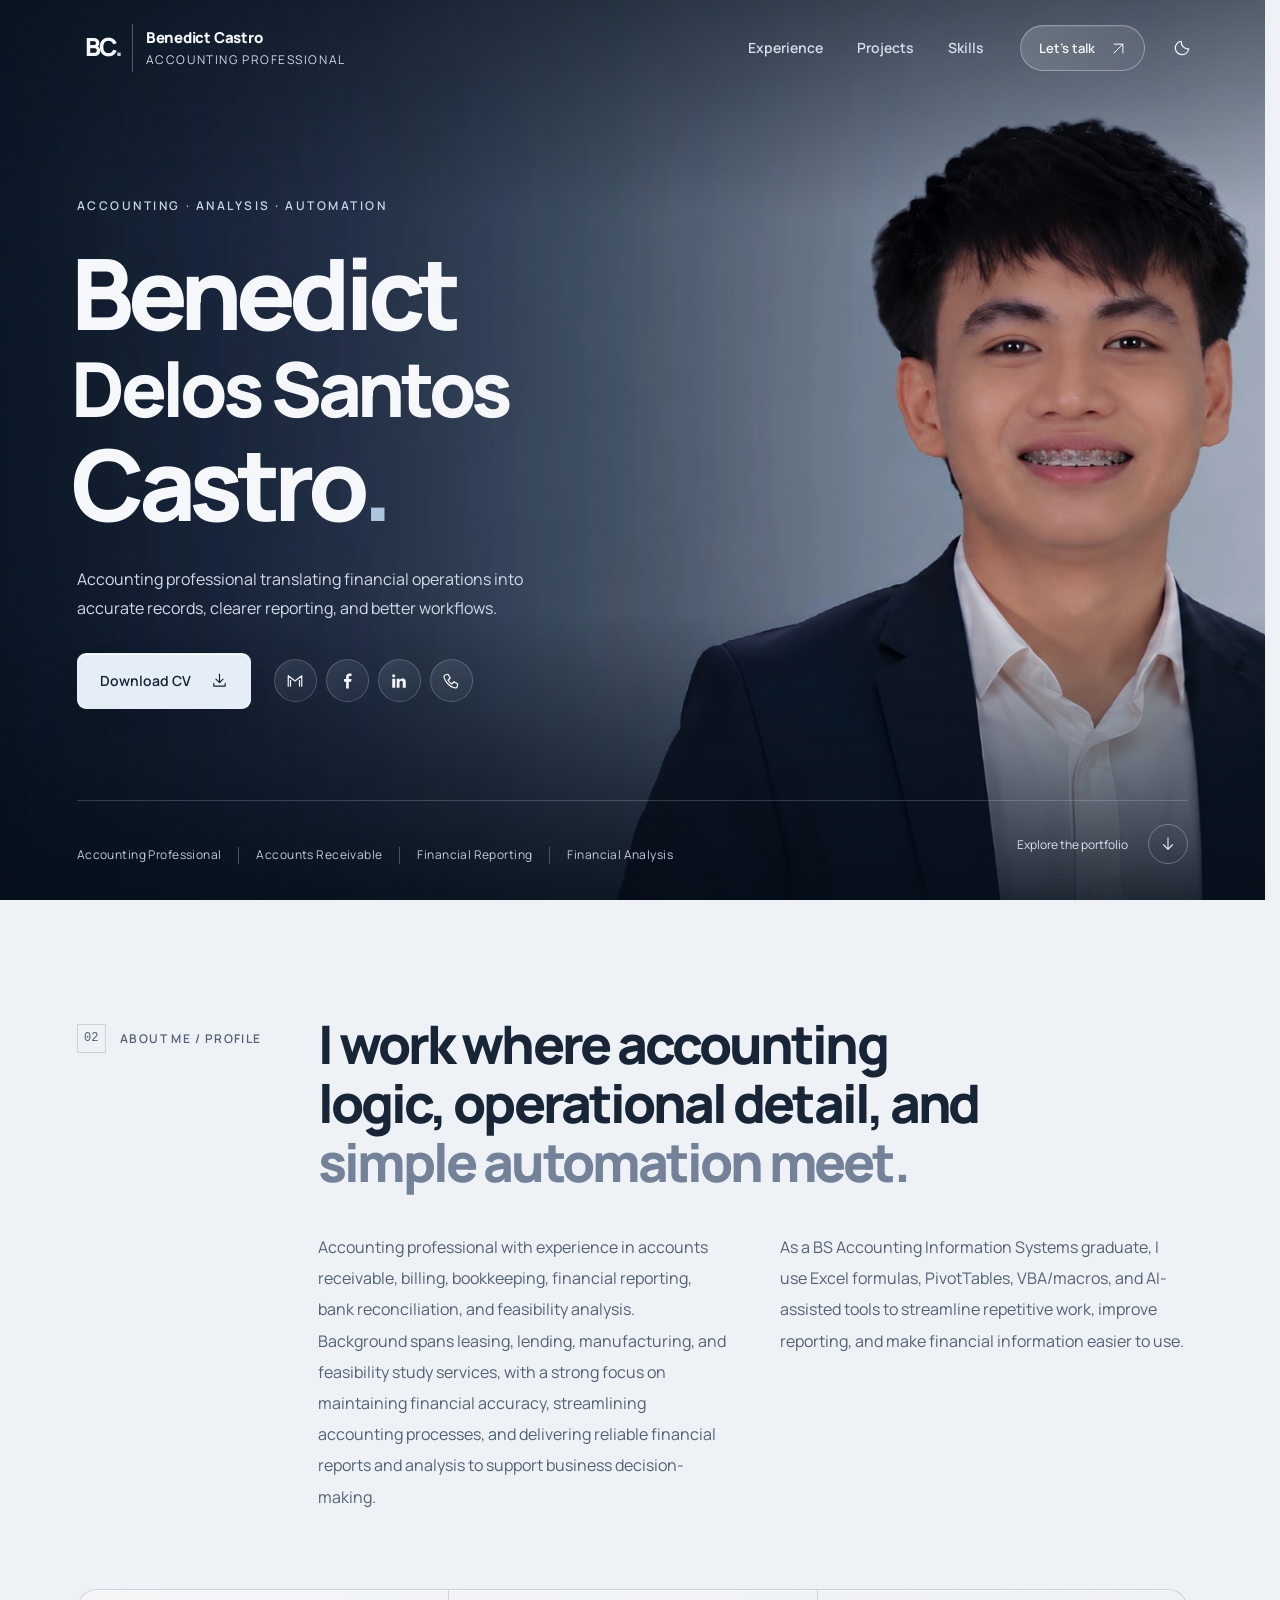
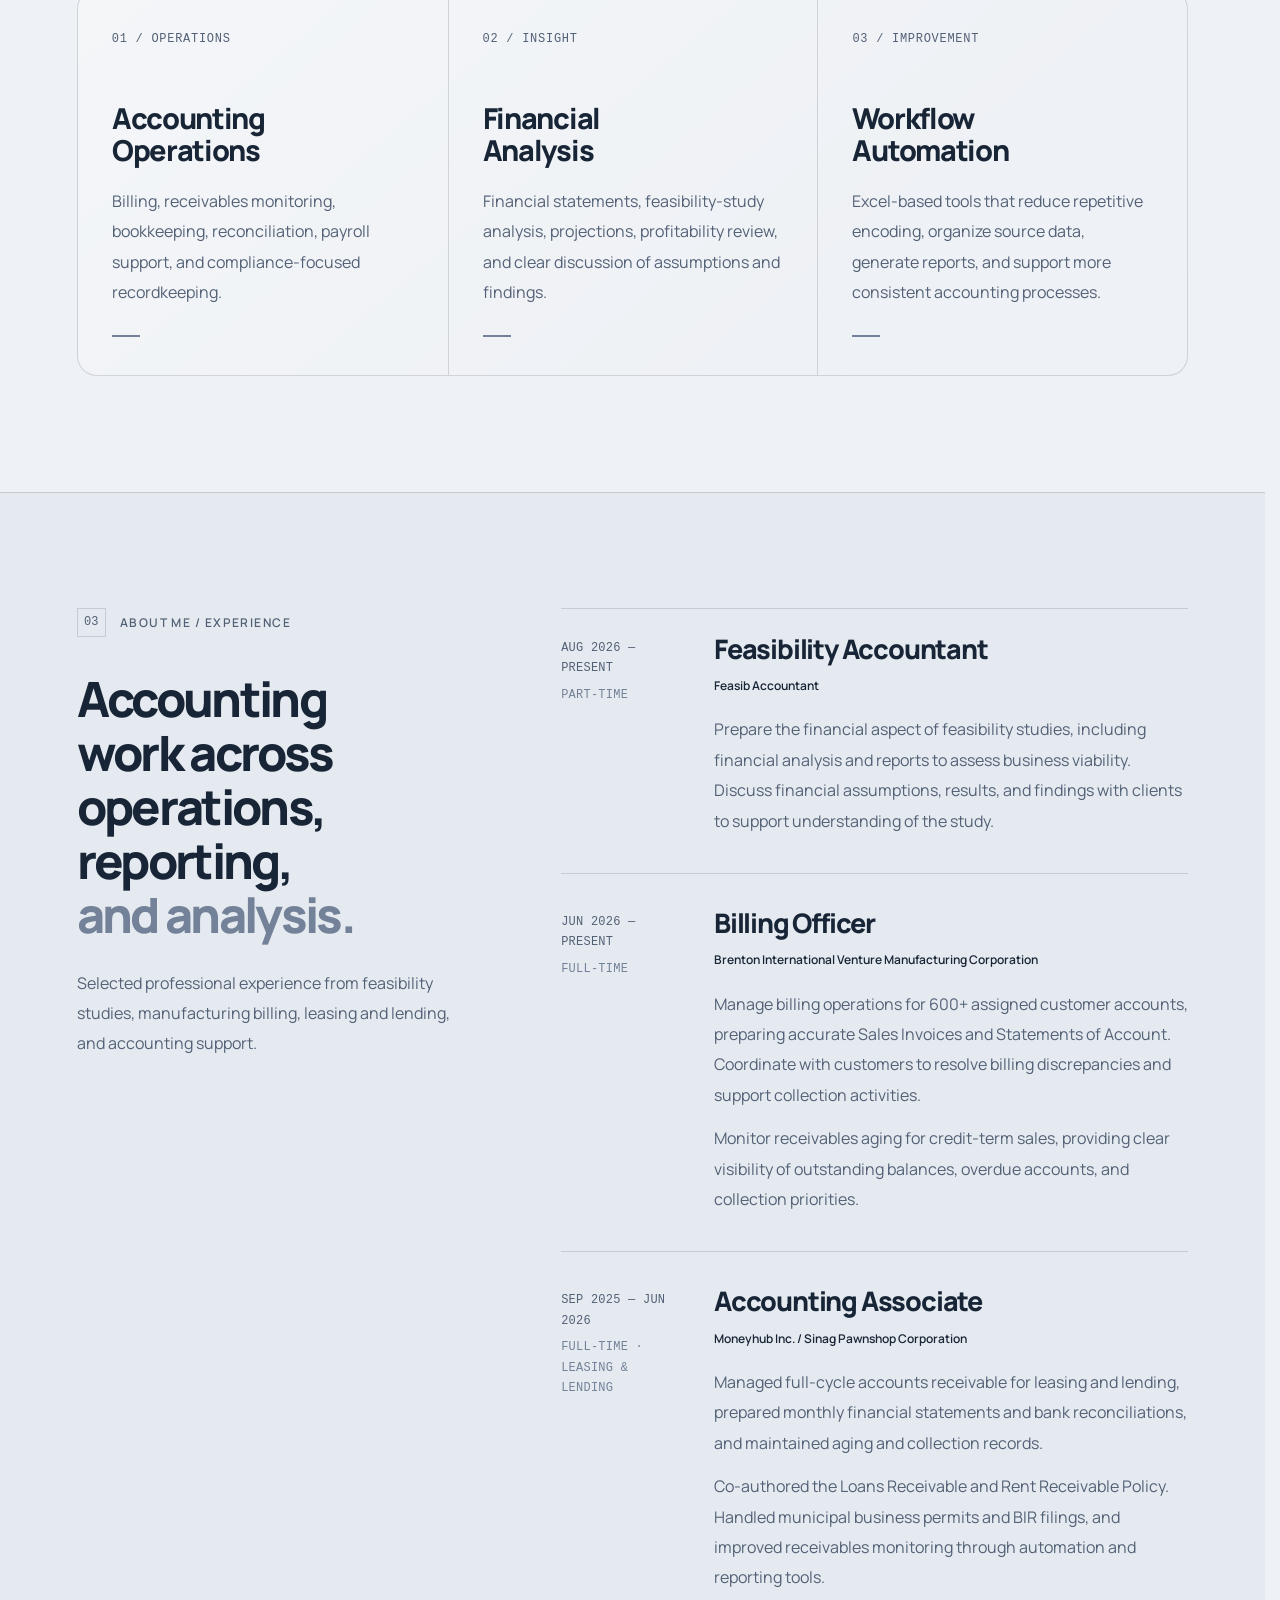
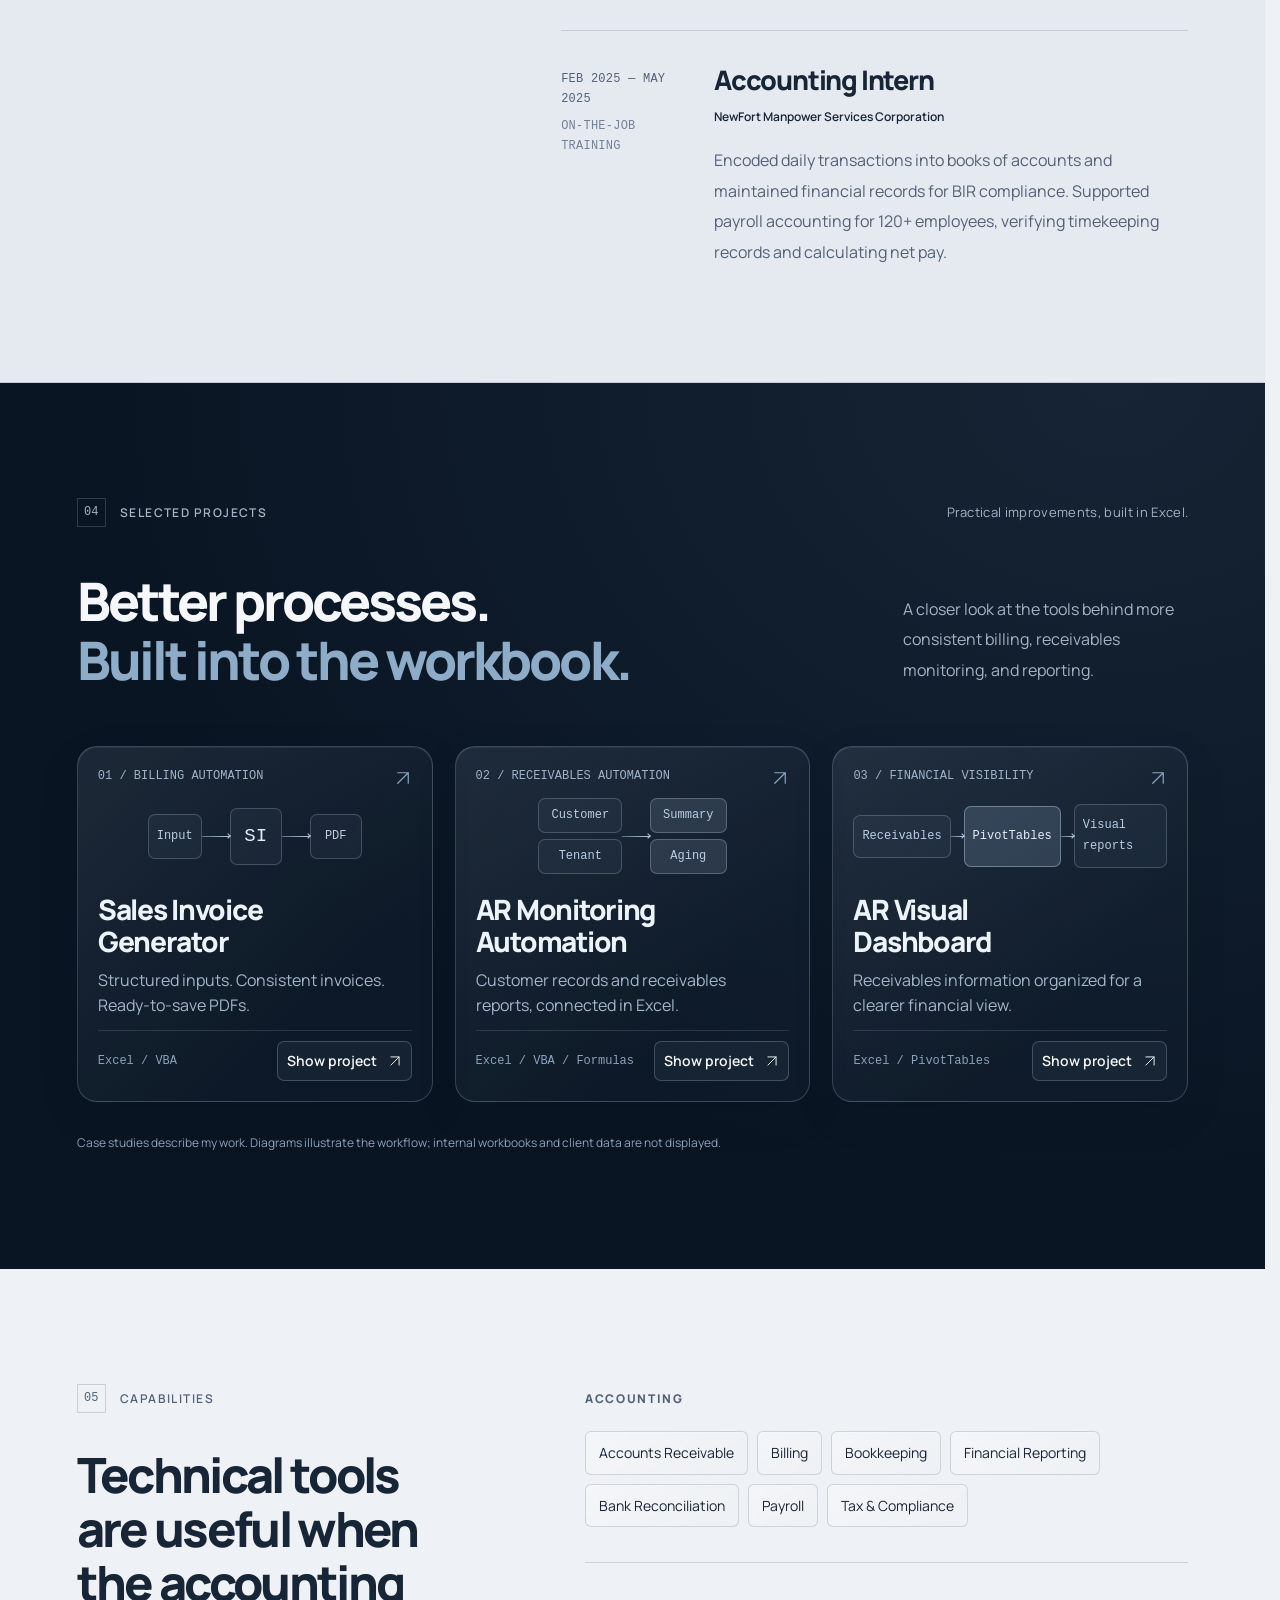
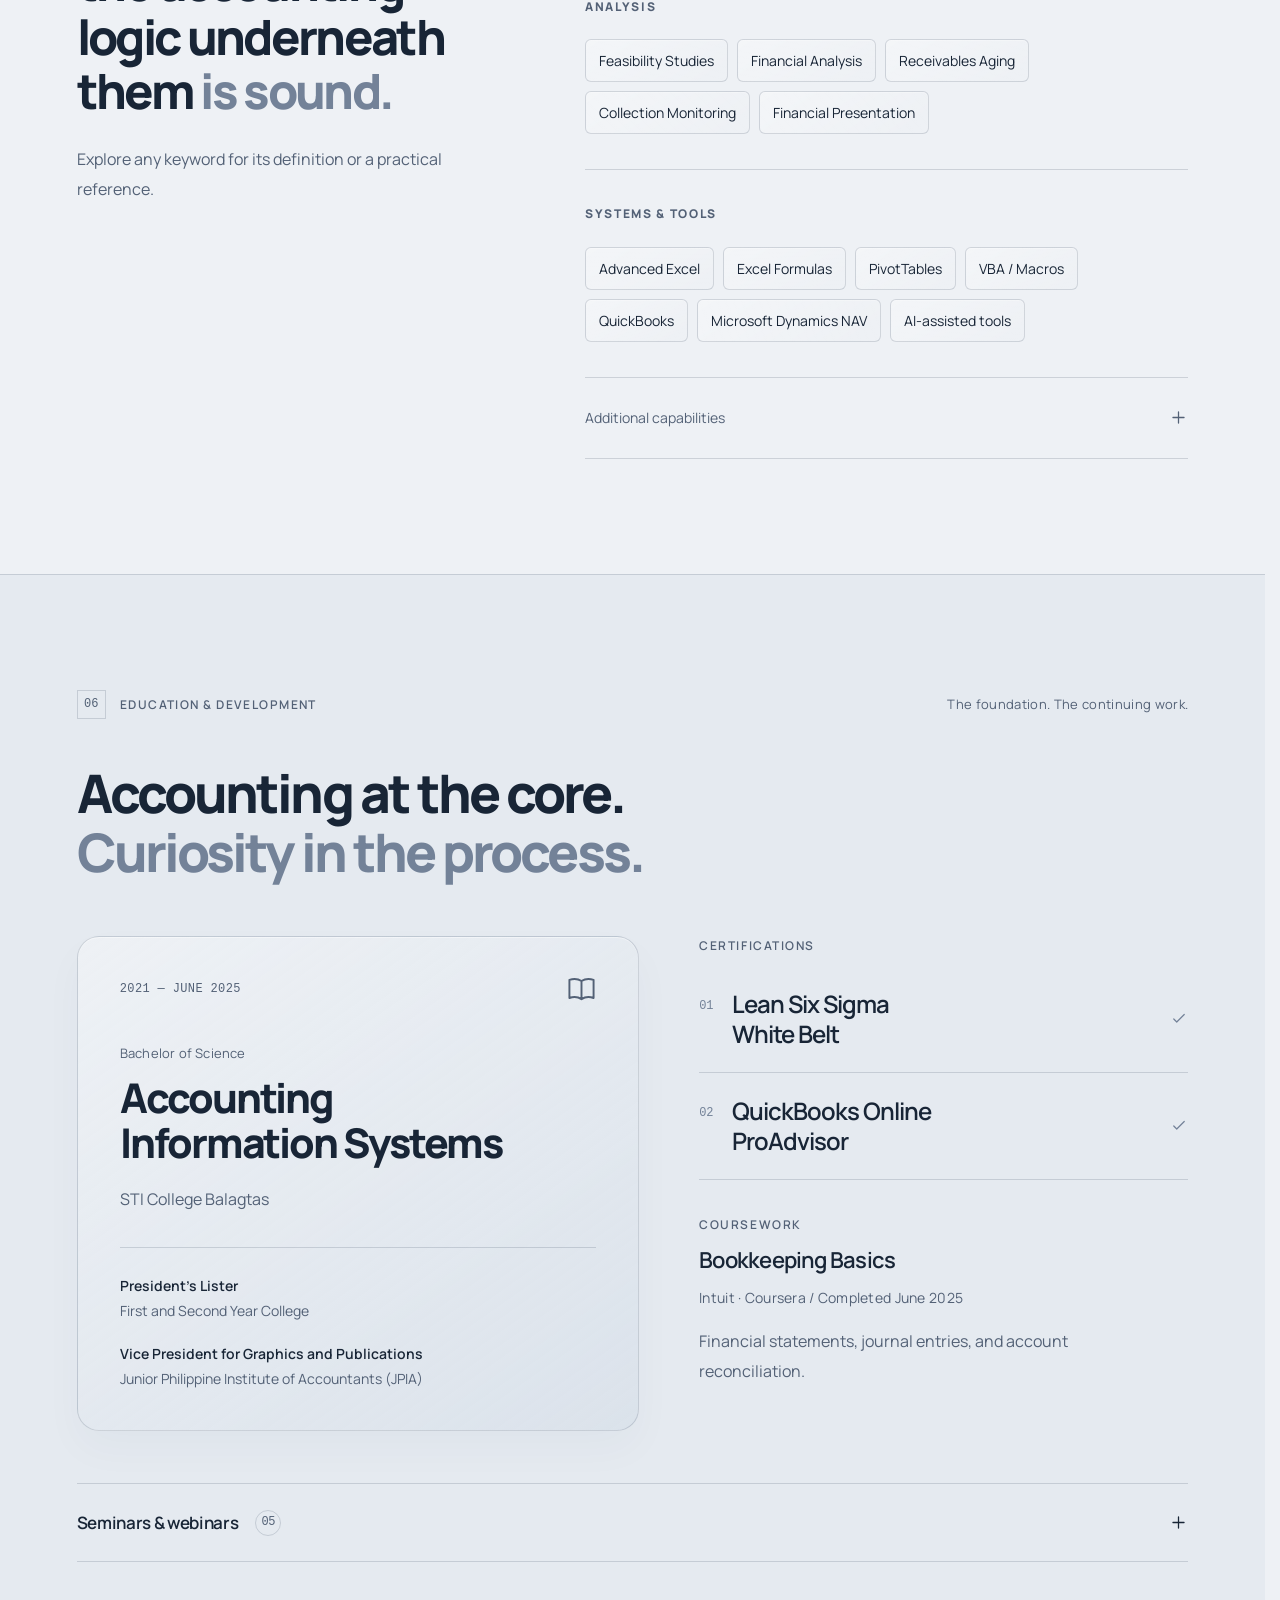
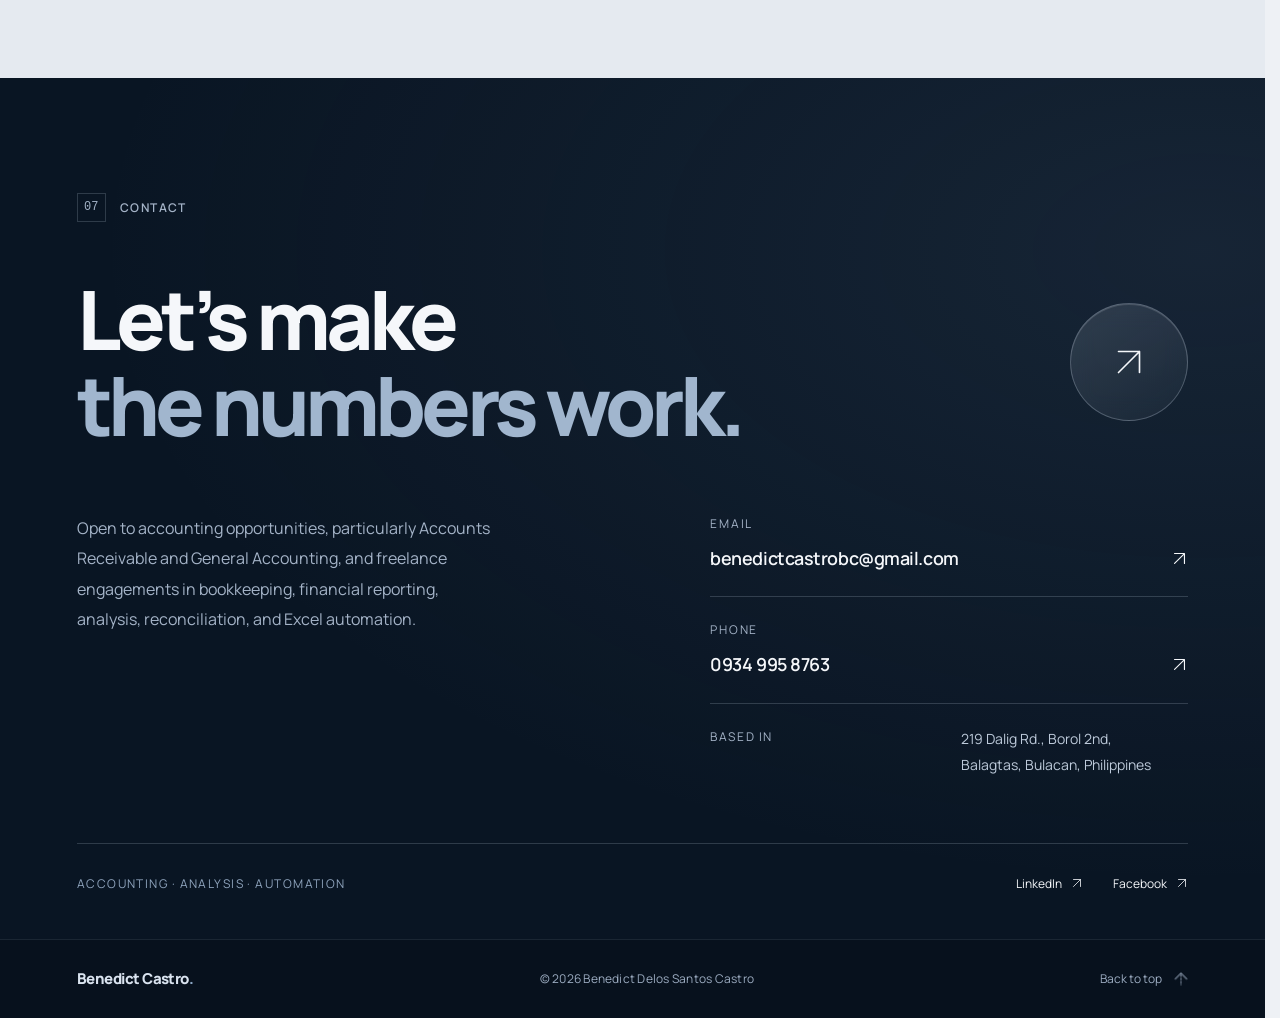
==== commit 93440710: "Add files via upload" ====
--- a/index.html
+++ b/index.html
@@ -10,11 +10,369 @@
   <meta property="og:description" content="Explore my accounting experience, financial analysis, and practical Excel automation projects.">
   <meta property="og:type" content="website">
   <link rel="icon" type="image/svg+xml" href="data:image/svg+xml,%3Csvg xmlns='http://www.w3.org/2000/svg' viewBox='0 0 64 64'%3E%3Crect width='64' height='64' rx='16' fill='%23091523'/%3E%3Ctext x='32' y='41' font-family='Arial,sans-serif' font-size='27' font-weight='700' text-anchor='middle' fill='%23e4edf6'%3EBC%3C/text%3E%3C/svg%3E">
-  <link rel="preload" href="assets/fonts/manrope-800.ttf" as="font" type="font/ttf" crossorigin>
-  <link rel="preload" href="assets/benedict-hero.webp" as="image" fetchpriority="high">
-  <link rel="stylesheet" href="assets/styles.css">
+  <style>
+/* Benedict Castro — navy, slate, and light. All fonts are served locally. */
+@font-face{font-family:Manrope;src:url('[data-uri]') format('truetype');font-style:normal;font-weight:400;font-display:swap}
+@font-face{font-family:Manrope;src:url('[data-uri]') format('truetype');font-style:normal;font-weight:500 600;font-display:swap}
+@font-face{font-family:Manrope;src:url('[data-uri]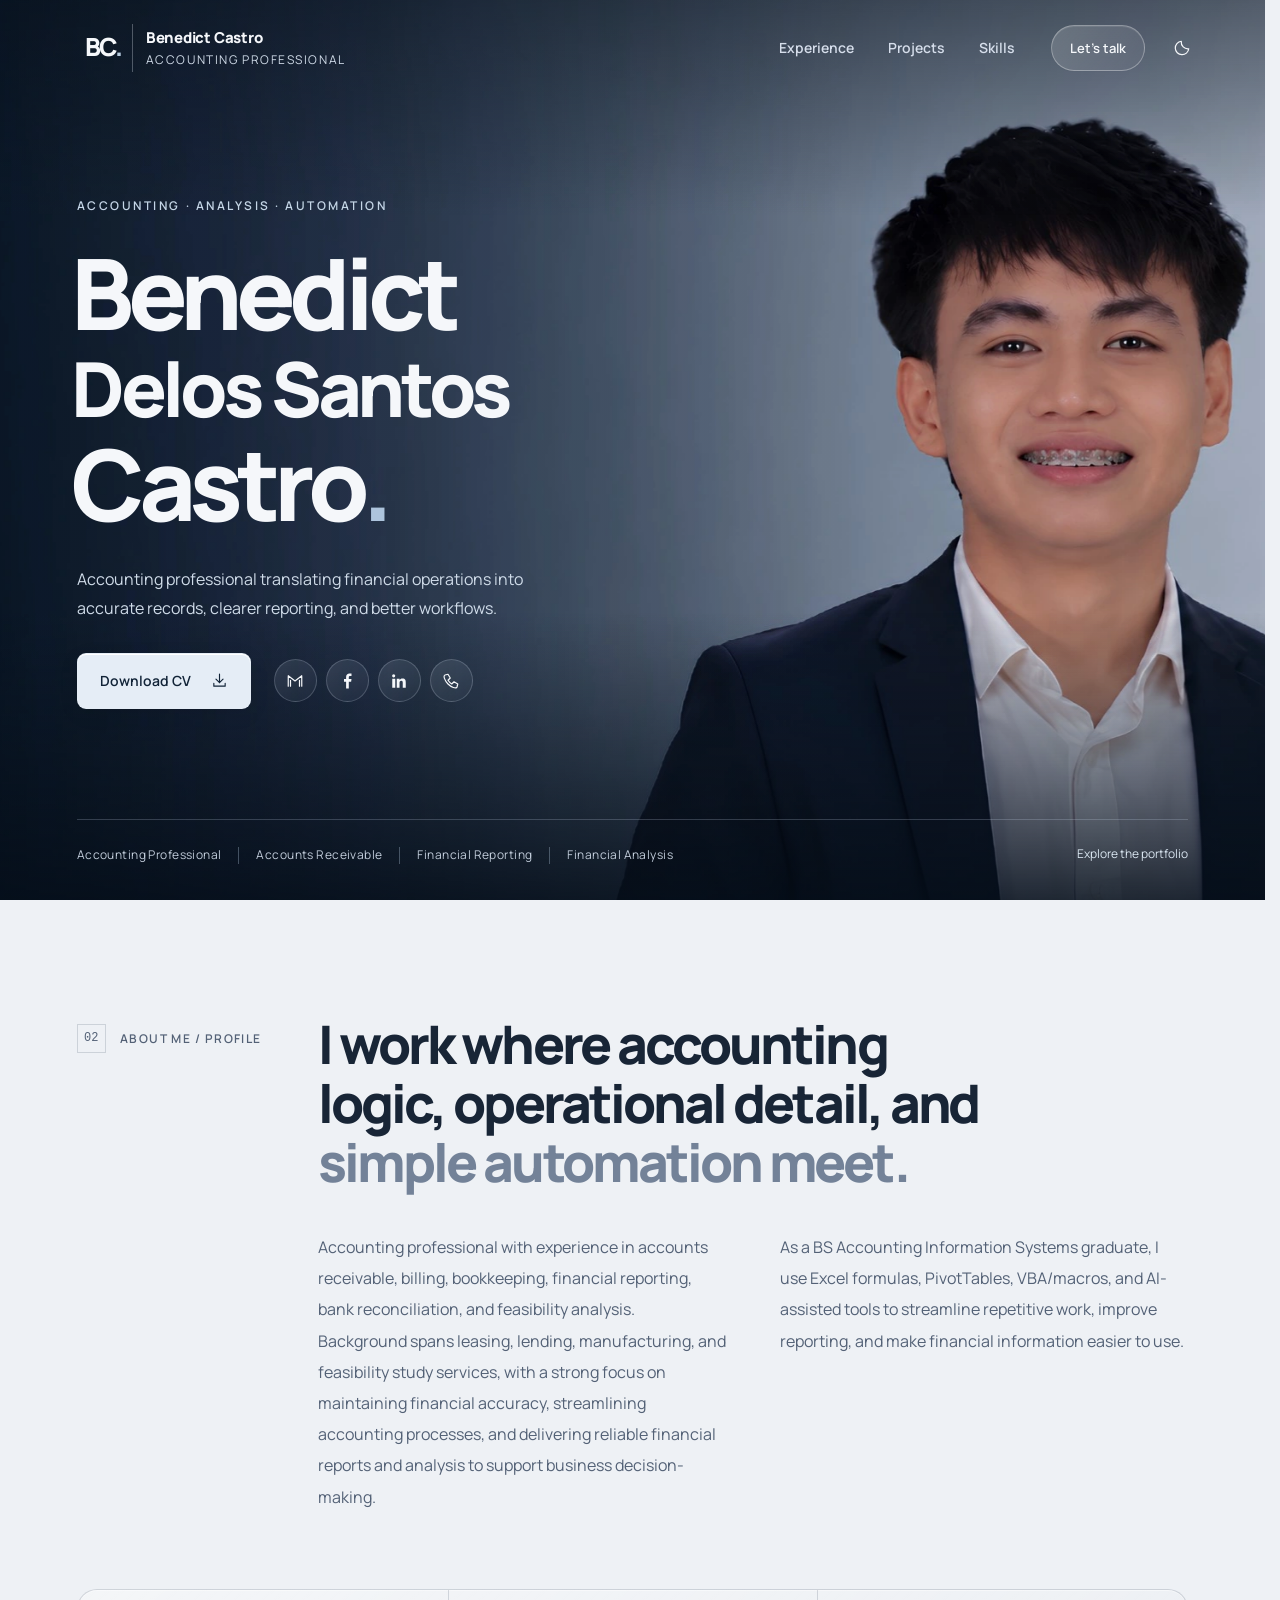
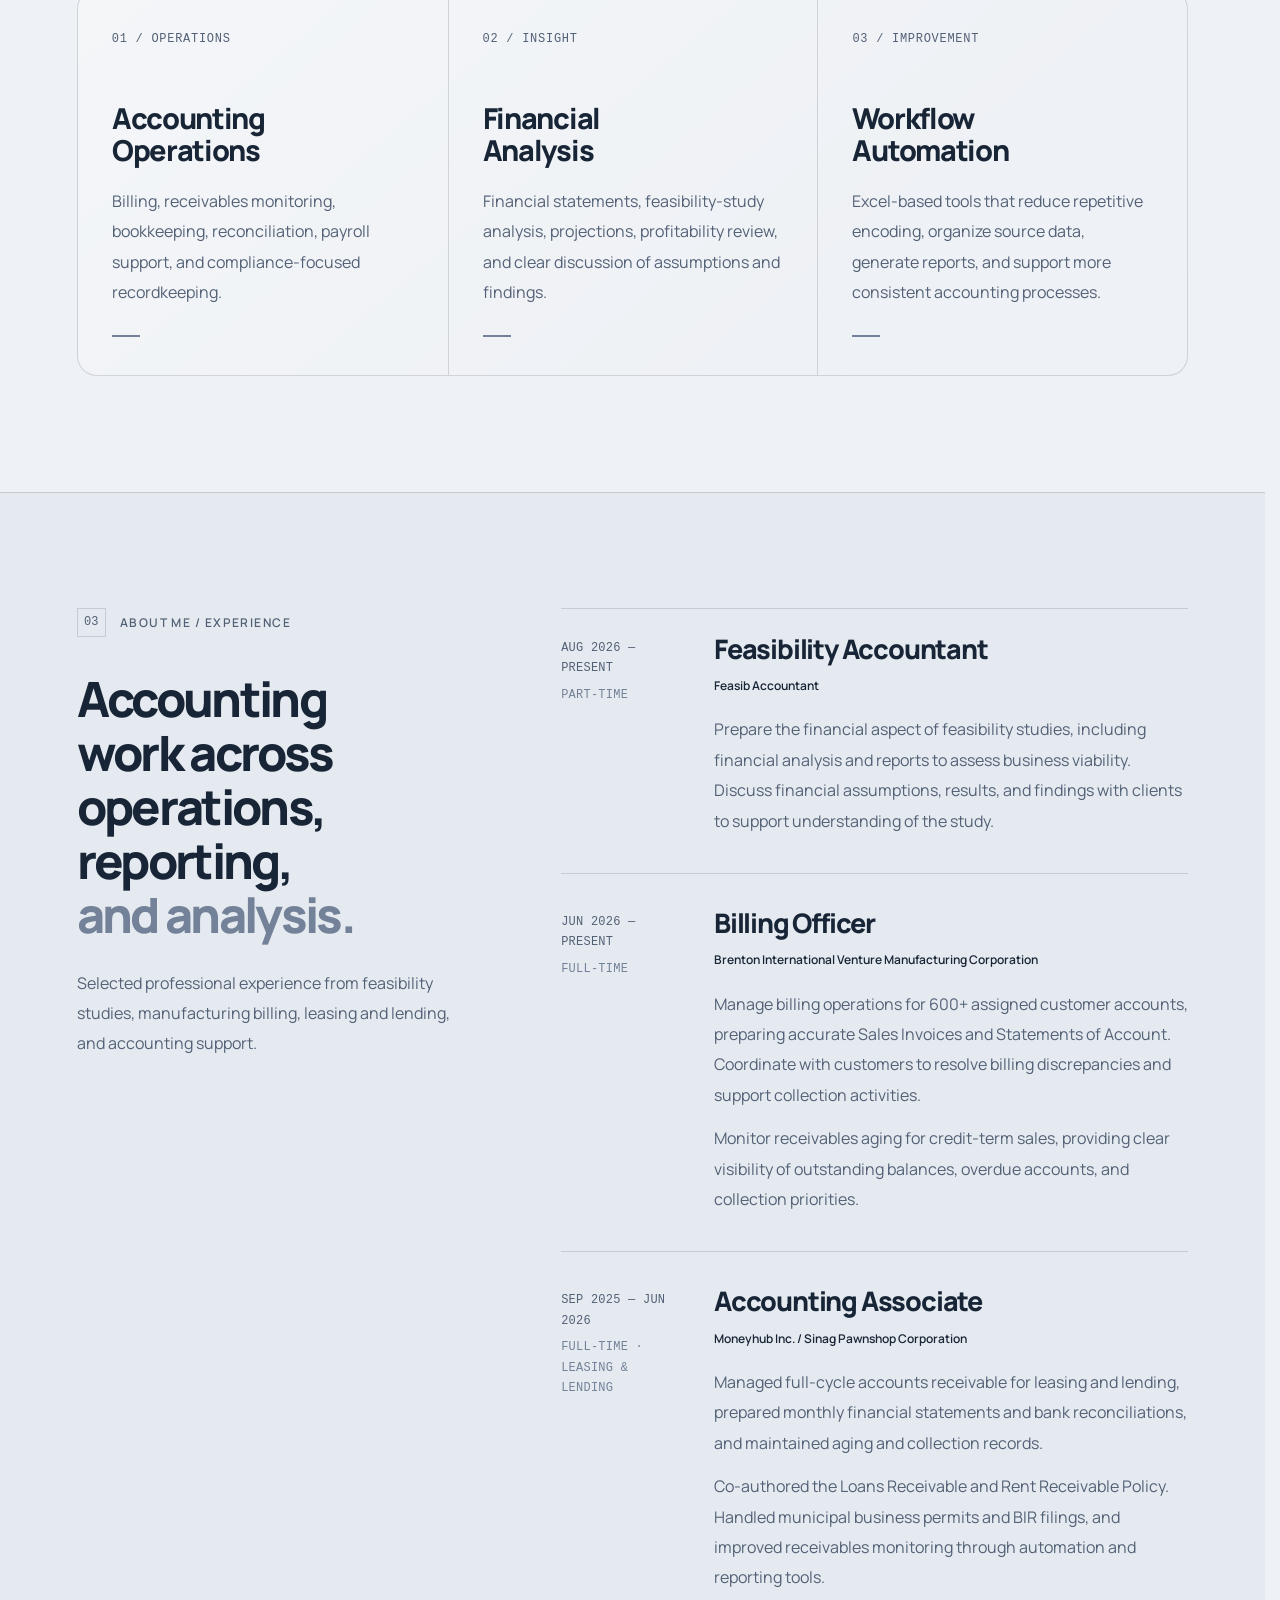
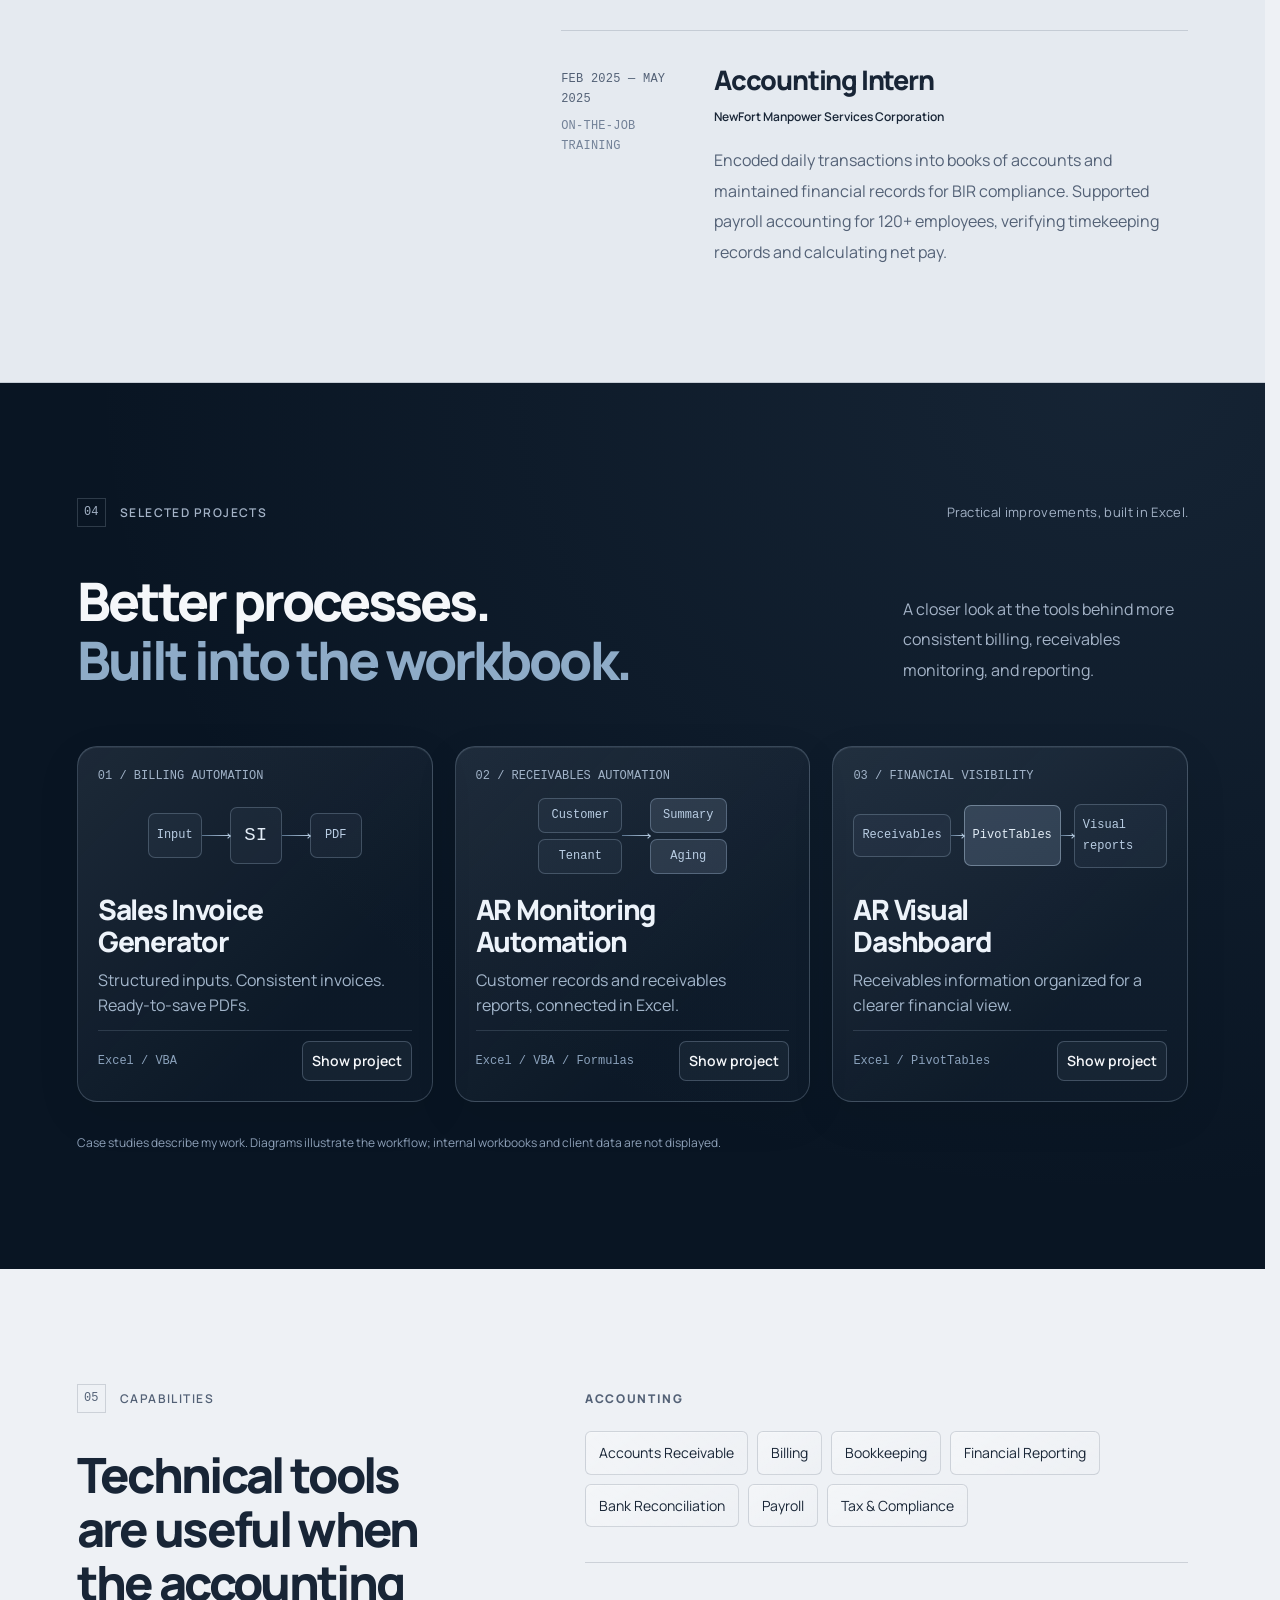
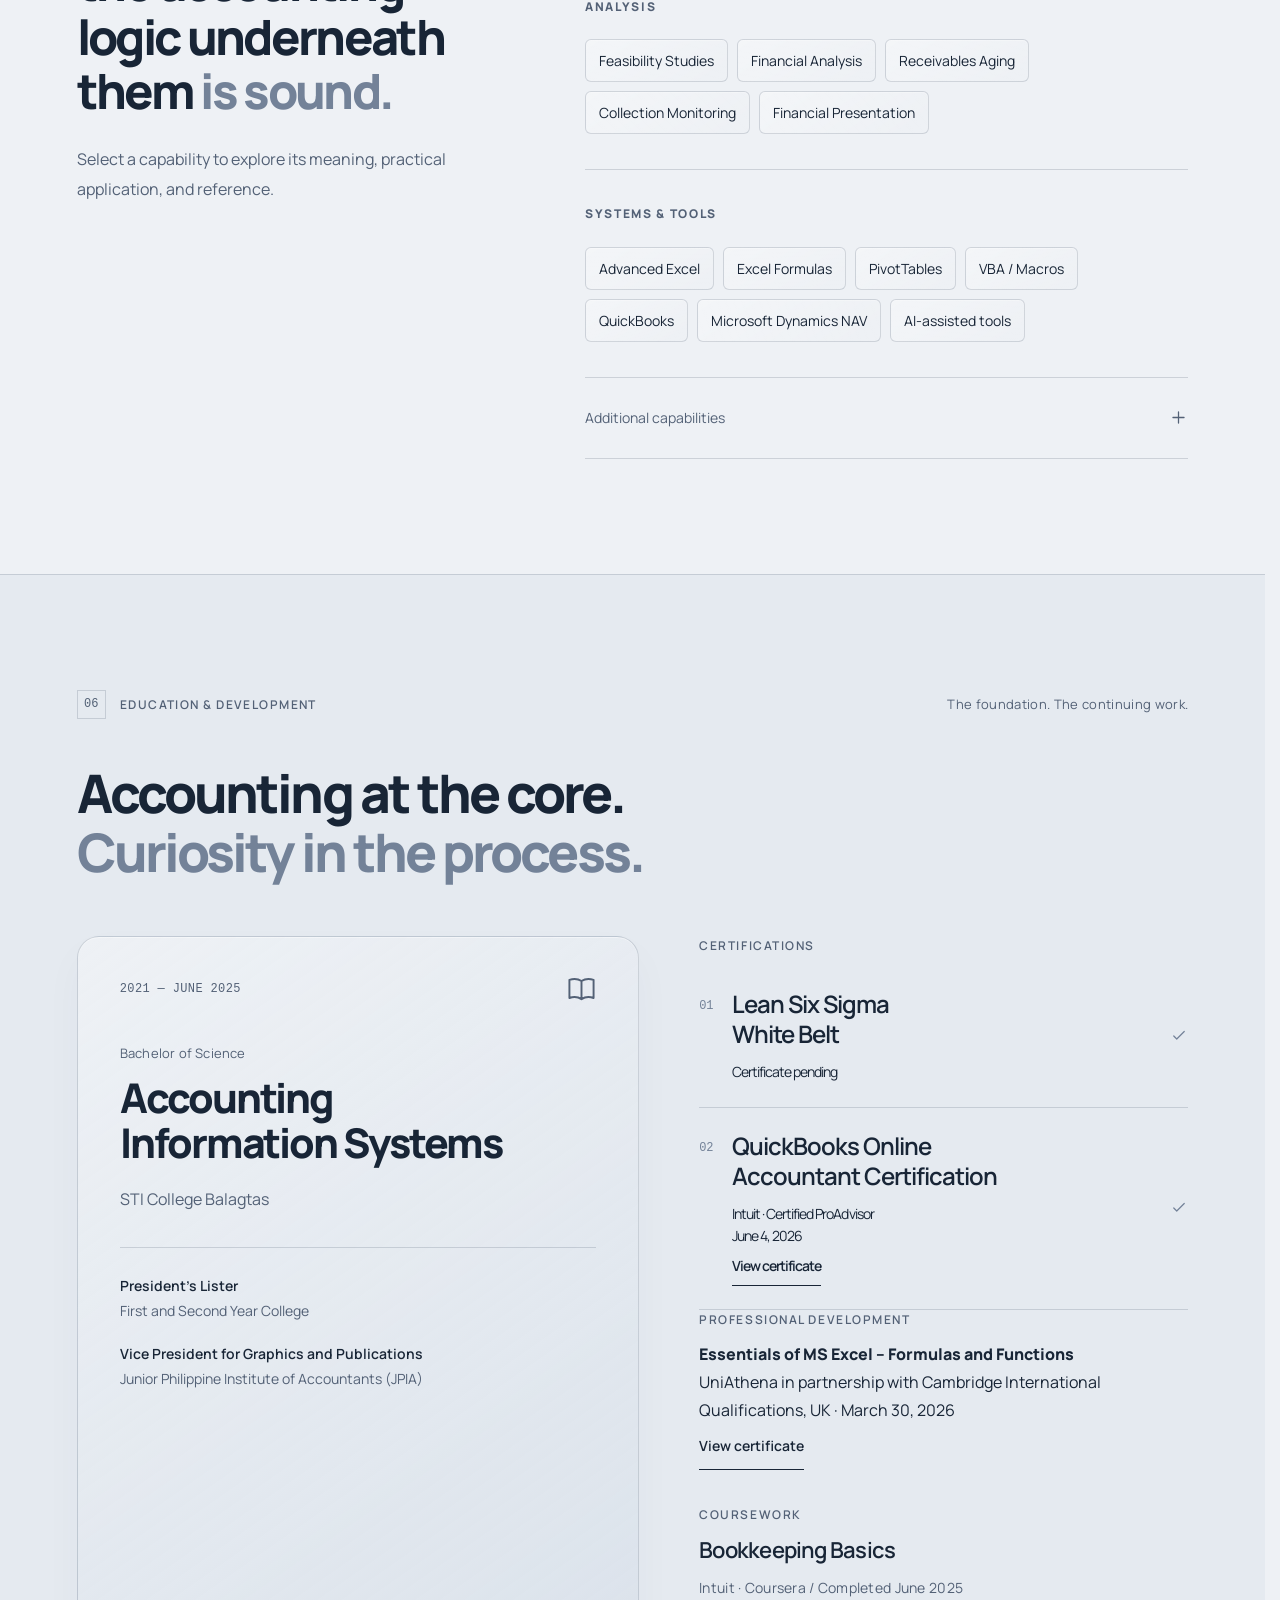
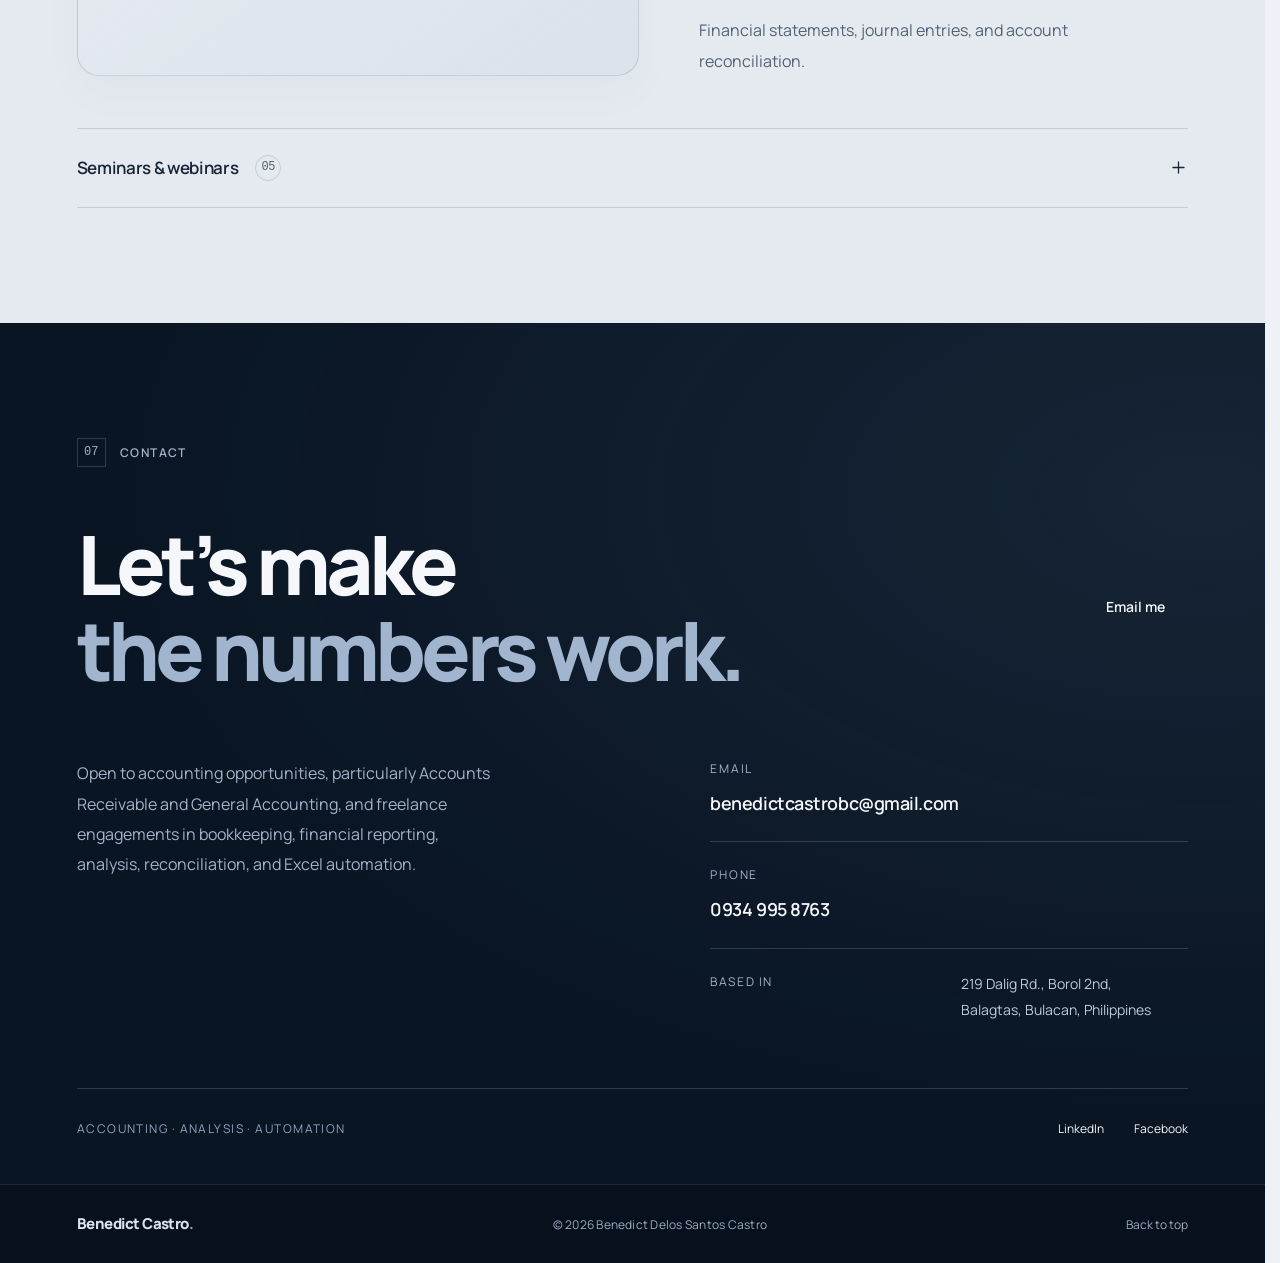
==== commit 92052931: "Add files via upload" ====
--- a/index.html
+++ b/index.html
@@ -10,369 +10,12 @@
   <meta property="og:description" content="Explore my accounting experience, financial analysis, and practical Excel automation projects.">
   <meta property="og:type" content="website">
   <link rel="icon" type="image/svg+xml" href="data:image/svg+xml,%3Csvg xmlns='http://www.w3.org/2000/svg' viewBox='0 0 64 64'%3E%3Crect width='64' height='64' rx='16' fill='%23091523'/%3E%3Ctext x='32' y='41' font-family='Arial,sans-serif' font-size='27' font-weight='700' text-anchor='middle' fill='%23e4edf6'%3EBC%3C/text%3E%3C/svg%3E">
-  <style>
-/* Benedict Castro — navy, slate, and light. All fonts are served locally. */
-@font-face{font-family:Manrope;src:url('[data-uri]') format('truetype');font-style:normal;font-weight:400;font-display:swap}
-@font-face{font-family:Manrope;src:url('[data-uri]') format('truetype');font-style:normal;font-weight:500 600;font-display:swap}
-@font-face{font-family:Manrope;src:url('[data-uri]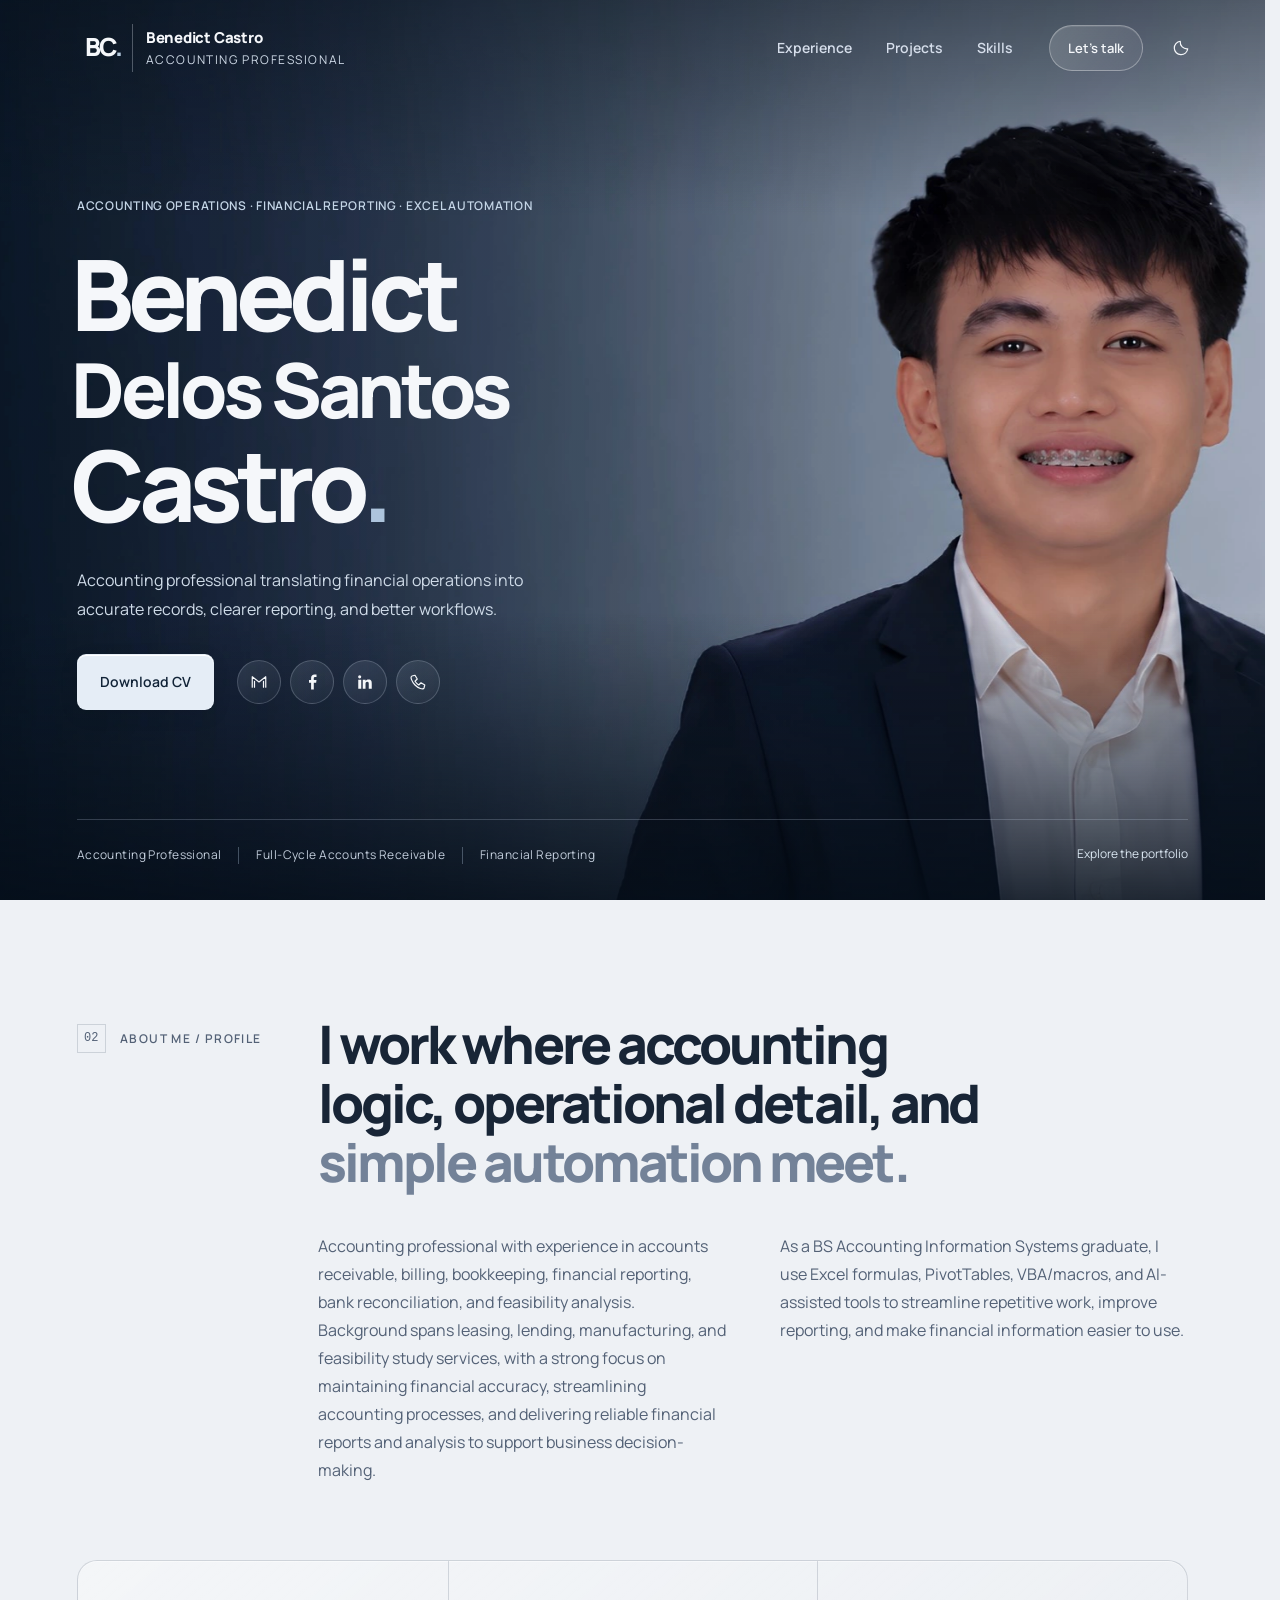
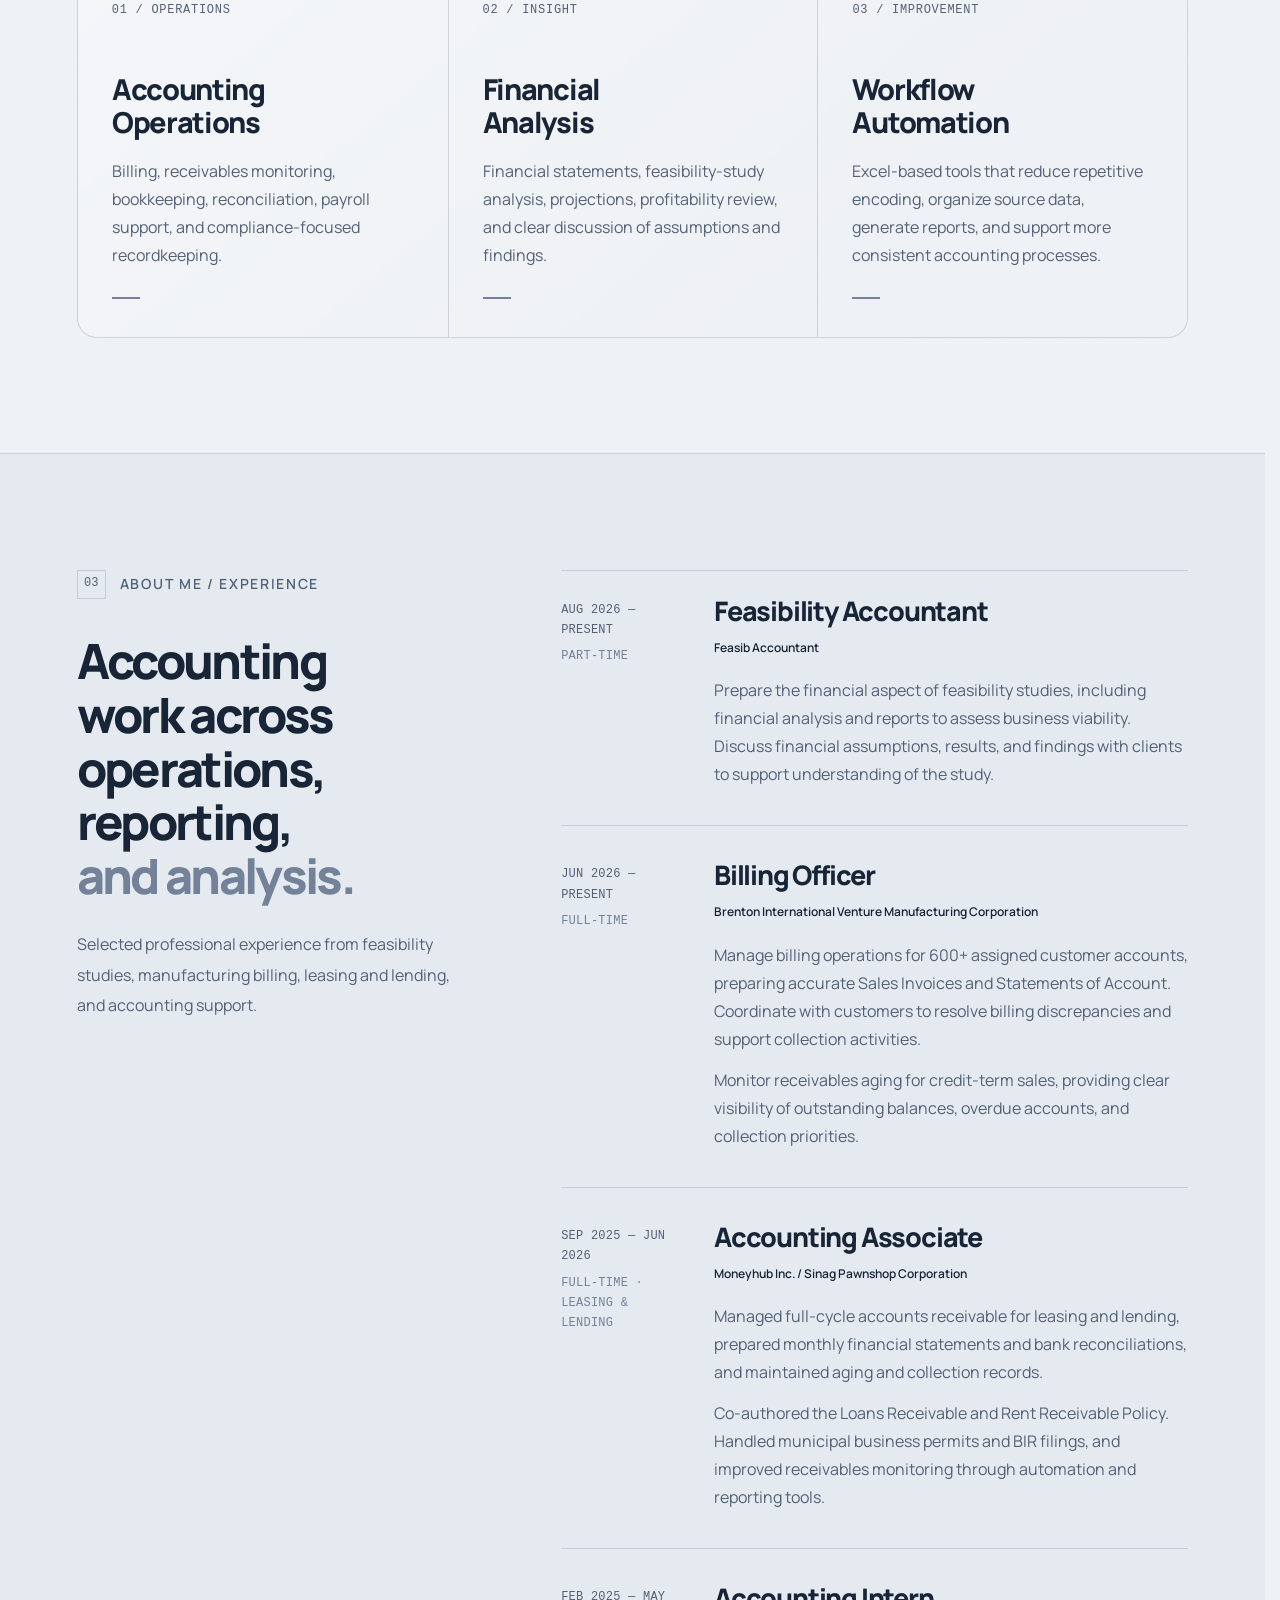
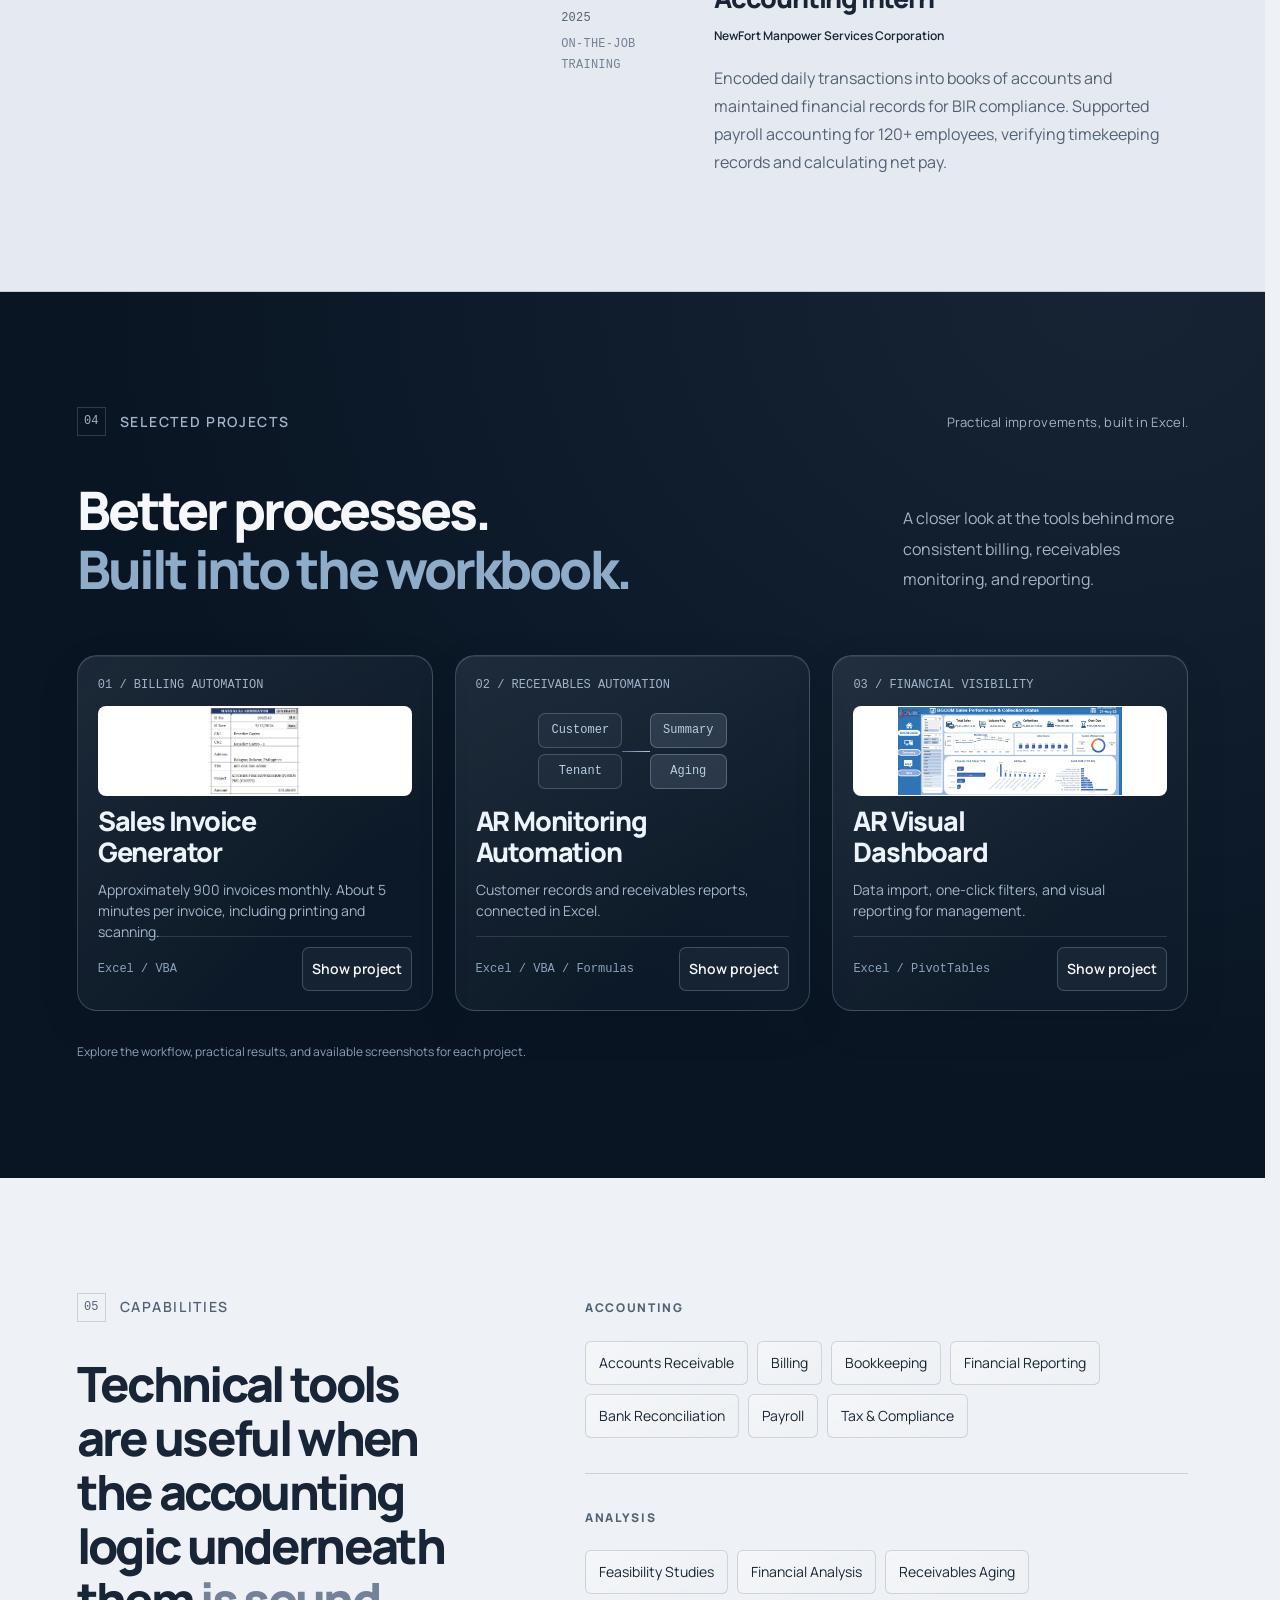
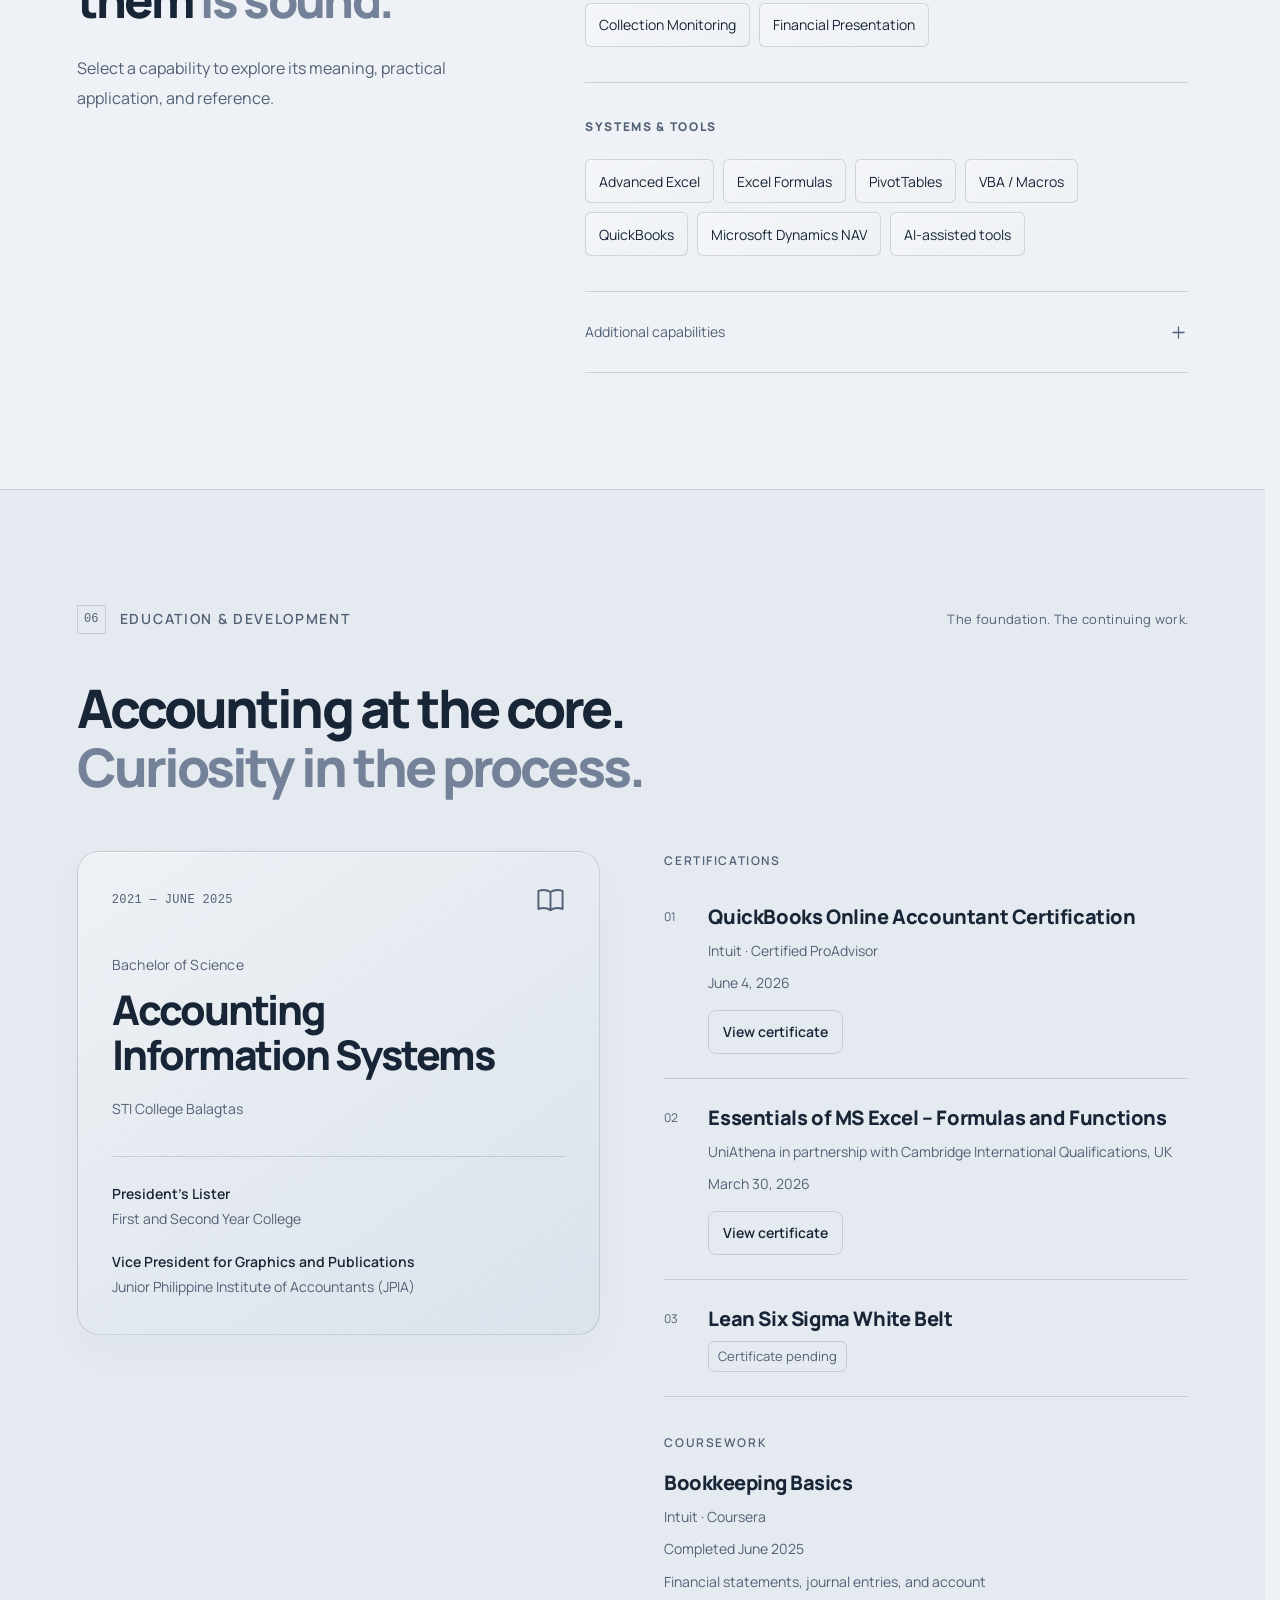
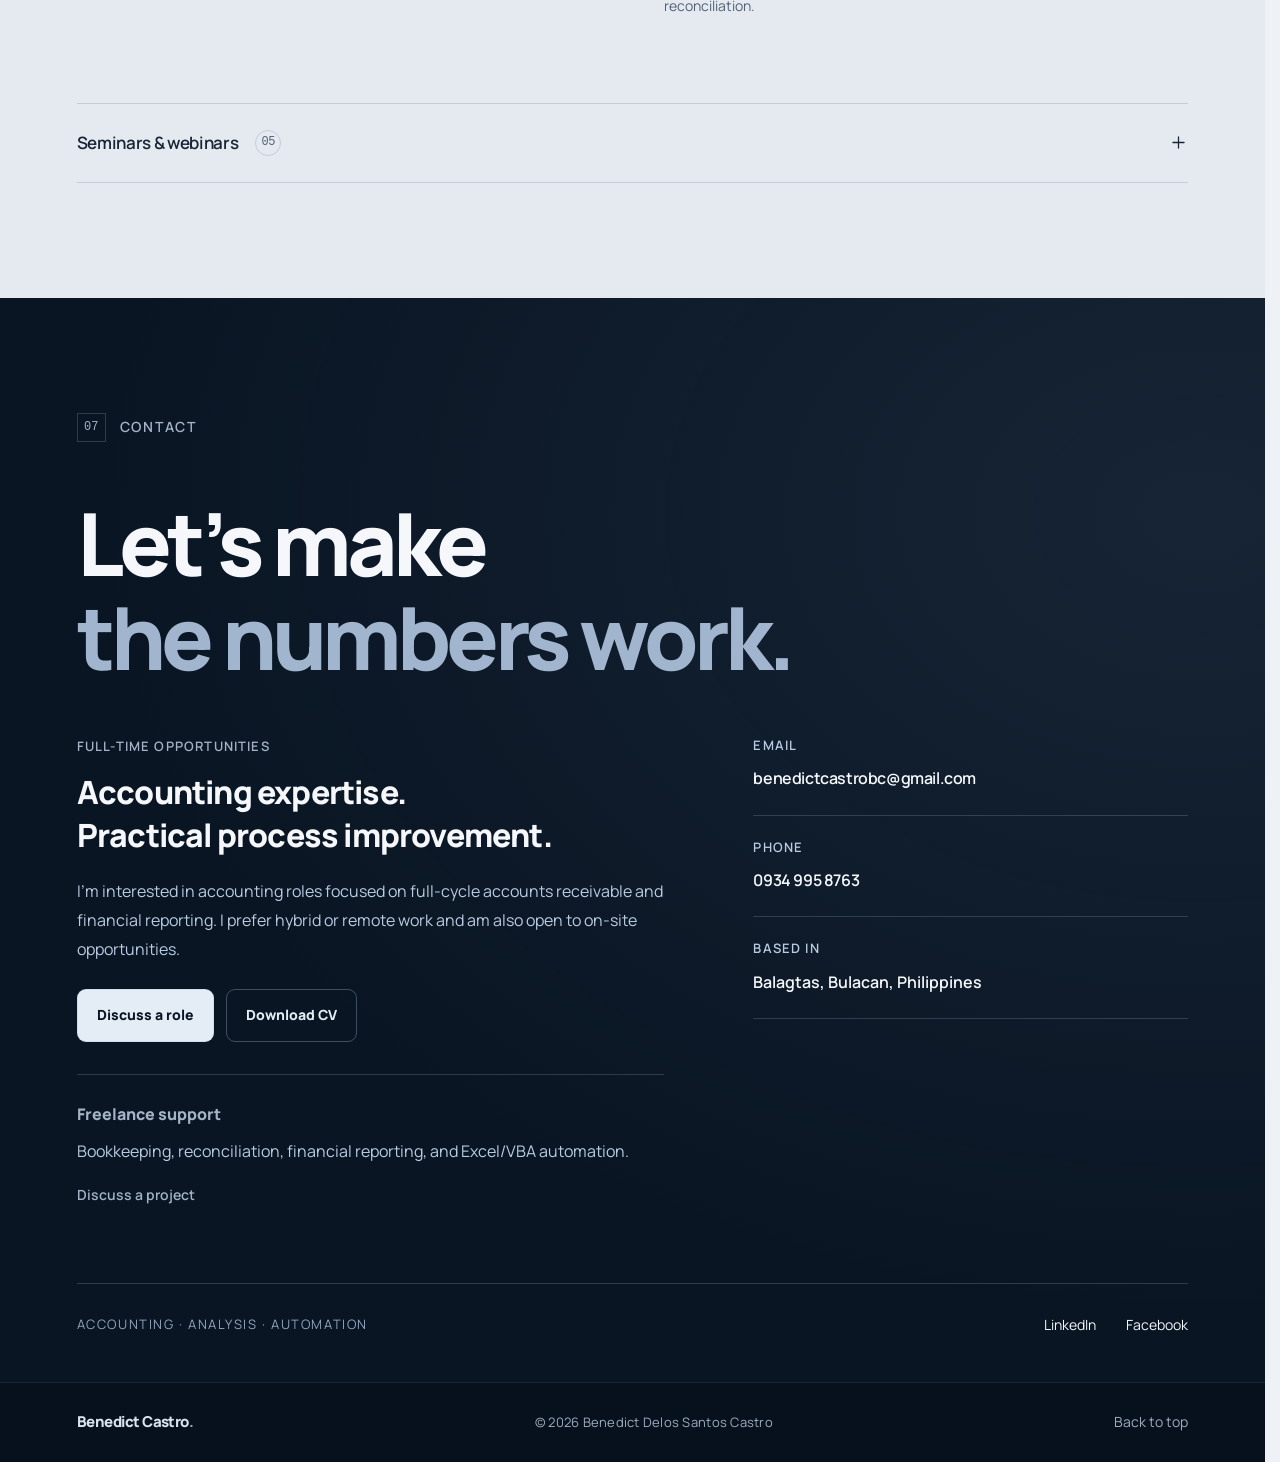
==== commit 3e07610e: "Add files via upload" ====
--- a/index.html
+++ b/index.html
@@ -1,254 +1,1143 @@
-<!doctype html>
-<html lang="en" data-theme="light">
+<!DOCTYPE html>
+
+<html data-theme="light" lang="en">
 <head>
-  <meta charset="UTF-8">
-  <meta name="viewport" content="width=device-width, initial-scale=1">
-  <meta name="theme-color" content="#091523">
-  <title>Benedict Castro — Accounting, Analysis & Automation</title>
-  <meta name="description" content="Benedict Delos Santos Castro. Accounting professional translating financial operations into accurate records, clearer reporting, and better workflows.">
-  <meta property="og:title" content="Benedict Castro — Accounting, Analysis & Automation">
-  <meta property="og:description" content="Explore my accounting experience, financial analysis, and practical Excel automation projects.">
-  <meta property="og:type" content="website">
-  <link rel="icon" type="image/svg+xml" href="data:image/svg+xml,%3Csvg xmlns='http://www.w3.org/2000/svg' viewBox='0 0 64 64'%3E%3Crect width='64' height='64' rx='16' fill='%23091523'/%3E%3Ctext x='32' y='41' font-family='Arial,sans-serif' font-size='27' font-weight='700' text-anchor='middle' fill='%23e4edf6'%3EBC%3C/text%3E%3C/svg%3E">
-  <link rel="preload" href="assets/fonts/manrope-800.ttf" as="font" type="font/ttf" crossorigin>
-  <link rel="preload" href="assets/benedict-hero.webp" as="image" fetchpriority="high">
-  <link rel="stylesheet" href="assets/styles.css">
-  <script>try{if(localStorage.getItem('bc-portfolio-theme')==='dark')document.documentElement.dataset.theme='dark'}catch(e){}</script>
-  <script src="assets/main.js" defer></script>
-  <script src="assets/capabilities.js" defer></script>
-</head>
+<meta name="portfolio-release" content="2026-09-18-rebuilt">
+<meta charset="utf-8"/>
+<meta content="width=device-width, initial-scale=1" name="viewport"/>
+<meta content="#091523" name="theme-color"/>
+<title>Benedict Castro — Accounting, Analysis &amp; Automation</title>
+<meta content="Benedict Delos Santos Castro. Accounting professional translating financial operations into accurate records, clearer reporting, and better workflows." name="description"/>
+<meta content="Benedict Castro — Accounting, Analysis &amp; Automation" property="og:title"/>
+<meta content="Explore my accounting experience, financial analysis, and practical Excel automation projects." property="og:description"/>
+<meta content="website" property="og:type"/>
+<link href="data:image/svg+xml,%3Csvg xmlns='http://www.w3.org/2000/svg' viewBox='0 0 64 64'%3E%3Crect width='64' height='64' rx='16' fill='%23091523'/%3E%3Ctext x='32' y='41' font-family='Arial,sans-serif' font-size='27' font-weight='700' text-anchor='middle' fill='%23e4edf6'%3EBC%3C/text%3E%3C/svg%3E" rel="icon" type="image/svg+xml"/>
+
+
+<style>/* Benedict Castro — navy, slate, and light. All fonts are served locally. */
+@font-face{font-family:Manrope;src:url('[data-uri]') format('woff2');font-style:normal;font-weight:400;font-display:swap}
+@font-face{font-family:Manrope;src:url('[data-uri]') format('woff2');font-style:normal;font-weight:500 600;font-display:swap}
+@font-face{font-family:Manrope;src:url('[data-uri]') format('woff2');font-style:normal;font-weight:700 900;font-display:swap}
+:root{--navy:#091523;--navy-2:#101f30;--ink:#182536;--muted:#536176;--soft:#738298;--paper:#eef1f5;--paper-alt:#e5eaf0;--line:rgba(36,56,78,.17);--glass:rgba(255,255,255,.36);--silver:#b9cce2;--white:#f5f7fa;--radius:20px;--ease:cubic-bezier(.22,1,.36,1);--container:1328px;--gutter:clamp(24px,6vw,100px);color-scheme:light}
+:root[data-theme="dark"]{--ink:#e8eef6;--muted:#a6b6c8;--soft:#92a5bb;--paper:#101d2c;--paper-alt:#152333;--line:rgba(190,207,225,.18);--glass:rgba(199,214,235,.035);color-scheme:dark}
+*,*::before,*::after{box-sizing:border-box}
+html{scroll-behavior:smooth;scroll-padding-top:100px;scrollbar-gutter:stable}
+body{margin:0;background:var(--paper);color:var(--ink);font-family:Manrope,Arial,Helvetica,sans-serif;font-size:16px;line-height:1.75;-webkit-font-smoothing:antialiased}
+body.modal-open{overflow:hidden}
+button,a{-webkit-tap-highlight-color:transparent}
+a{color:inherit;text-decoration:none}
+button{font:inherit;color:inherit;cursor:pointer}
+button:disabled{cursor:default}
+button,summary,a{touch-action:manipulation}
+button:focus-visible,a:focus-visible,summary:focus-visible,[tabindex]:focus-visible{outline:3px solid #718fab;outline-offset:6px}
+img,svg{display:block;max-width:100%}
+button{background:none;border:0}
+h1,h2,h3,h4,p{margin:0}
+ul{padding-left:1.2em}
+::selection{background:#627c99;color:#fff}
+[hidden]{display:none!important}
+.icon-definitions{position:absolute;width:0;height:0;overflow:hidden}
+.icon{width:22px;height:22px;flex:none;fill:none;stroke:currentColor;stroke-width:1.6;stroke-linecap:round;stroke-linejoin:round}
+.container{width:min(var(--container),calc(100% - var(--gutter)*2));margin-inline:auto}
+.skip-link{position:fixed;top:12px;left:16px;transform:translateY(-150%);background:var(--white);color:var(--navy);padding:10px 20px;z-index:100;border-radius:8px}
+.skip-link:focus{transform:translateY(0)}
+.eyebrow,.section-label,.card-index,.tiny-note,.case-eyebrow{font-size:12px;line-height:1.6;font-weight:600;letter-spacing:.13em;text-transform:uppercase}
+.section{padding-block:clamp(88px,9vw,144px);position:relative;isolation:isolate;scroll-margin-top:16px}
+.section-label{display:flex;align-items:center;gap:14px;color:var(--muted);white-space:nowrap;letter-spacing:.12em}
+.section-label>span{display:grid;place-items:center;width:29px;height:29px;border:1px solid var(--line);font-family:Consolas,'Courier New',monospace;font-size:12px;letter-spacing:0;font-weight:400}
+.display-heading{font-size:clamp(38px,4.15vw,62px);line-height:1.11;letter-spacing:-.055em;font-weight:800;text-wrap:balance}
+.muted-heading{color:var(--soft)}
+.section-topline{display:flex;align-items:center;justify-content:space-between;gap:24px;margin-bottom:45px}
+.tiny-note{text-transform:none;letter-spacing:.025em;color:var(--muted);font-weight:400;font-size:13px}
+.dark-surface{background:var(--navy);color:var(--white);--ink:#eef3f9;--muted:#a4b3c7;--soft:#8eabc7;--line:rgba(208,223,240,.19);--glass:rgba(203,220,240,.055)}
+
+/* The original brand / links / contact layout, transparent until the hero ends. */
+.site-header{position:fixed;inset:0 0 auto;z-index:30;color:var(--white);background:transparent;border-bottom:1px solid transparent;transition:background .45s var(--ease),border-color .45s var(--ease),box-shadow .45s var(--ease)}
+.site-header.is-solid,.site-header.menu-is-open{background:rgba(9,21,35,.95);border-bottom-color:rgba(213,228,246,.13);box-shadow:0 6px 30px rgba(2,8,18,.08);backdrop-filter:blur(18px);-webkit-backdrop-filter:blur(18px)}
+.nav-wrap{height:96px;display:flex;align-items:center;gap:36px;transition:height .45s var(--ease)}
+.is-solid .nav-wrap{height:78px}
+.brand{display:flex;align-items:center;gap:13px;flex-shrink:0}
+.brand-mark{font-size:25px;font-weight:800;letter-spacing:-.08em;line-height:1.1;padding:9px 11px 11px 8px;border-right:1px solid rgba(232,239,249,.3)}
+.mark-dot{color:#b8cde1}
+.brand-text{font-size:15px;font-weight:800;line-height:1.3;letter-spacing:-.015em}
+.brand-text small{display:block;font-size:12px;letter-spacing:.13em;text-transform:uppercase;font-weight:400;margin-top:5px;color:#cfdae7}
+.desktop-nav{margin-left:auto;display:flex;gap:34px;align-items:center}
+.desktop-nav a{font-size:14px;font-weight:500;color:#d6deeb;position:relative;padding:10px 0;transition:color .2s,transform .3s var(--ease)}
+.desktop-nav a:hover,.desktop-nav a[aria-current]{color:#fff;transform:translateY(-2px)}
+.desktop-nav a::after{content:'';position:absolute;width:4px;height:4px;border-radius:50%;background:#d0dff0;bottom:0;left:calc(50% - 2px);transform:scale(0);transition:transform .3s var(--ease)}
+.desktop-nav a[aria-current]::after{transform:scale(1)}
+.nav-actions{display:flex;align-items:center;gap:16px}
+.nav-contact{display:flex;align-items:center;gap:16px;font-size:13px;font-weight:600;padding:11px 18px;border:1px solid rgba(255,255,255,.32);border-radius:40px;background:linear-gradient(130deg,rgba(255,255,255,.17),rgba(255,255,255,.04));backdrop-filter:blur(12px);-webkit-backdrop-filter:blur(12px);box-shadow:inset 0 1px 0 rgba(255,255,255,.09);transition:background .3s,transform .3s var(--ease)}
+.nav-contact .icon{width:15px;height:15px}
+.nav-contact:hover{background:rgba(235,243,255,.23);transform:translateY(-2px)}
+.icon-button{padding:0;width:42px;height:42px;display:grid;place-items:center;flex-shrink:0;border:1px solid transparent;border-radius:50%;transition:background .25s,border-color .25s}
+.icon-button:hover{background:rgba(157,178,203,.15);border-color:rgba(157,178,203,.2)}
+.theme-toggle .icon{width:18px;height:18px}
+.sun-icon{display:none}
+[data-theme="dark"] .sun-icon{display:block}
+[data-theme="dark"] .moon-icon{display:none}
+.menu-toggle{display:none}
+.reading-progress{position:absolute;bottom:-1px;left:0;width:100%;height:1px;background:#afcbe8;transform:scaleX(0);transform-origin:left;opacity:0;transition:opacity .3s}
+.is-solid .reading-progress{opacity:.65}
+.mobile-nav{display:none}
+
+/* Hero: the supplied photograph remains intact. */
+.hero{position:relative;isolation:isolate;min-height:max(820px,100svh);overflow:hidden;background:#091523;color:var(--white)}
+.hero-image{position:absolute;inset:0;width:100%;height:100%;object-fit:cover;object-position:58% center;max-width:none;z-index:-3;will-change:transform}
+.hero-shade{position:absolute;inset:0;z-index:-2;background:linear-gradient(180deg,rgba(5,14,25,.48) 0%,transparent 24%,transparent 68%,rgba(5,14,25,.85) 100%),linear-gradient(90deg,rgba(5,14,25,.16) 0%,rgba(5,14,25,.06) 45%,transparent 68%)}
+.hero-inner{min-height:inherit;display:flex;flex-direction:column;justify-content:center;position:relative}
+.hero-copy{width:55%;padding:170px 0 165px}
+.hero .eyebrow{color:#c4d5e6;font-size:12px;letter-spacing:.21em;margin-bottom:28px}
+.hero h1{font-size:clamp(74px,7.7vw,132px);font-weight:800;letter-spacing:-.065em;line-height:1.015;margin-left:-.055em;margin-bottom:31px}
+.name-line{display:block;overflow:hidden;padding-bottom:.07em;margin-bottom:-.07em}
+.name-line>span{display:block;animation:name-reveal 1.15s var(--ease) both;transform-origin:0 100%;padding-right:.08em}
+.name-line:nth-child(2)>span{animation-delay:.1s}
+.name-line:nth-child(3)>span{animation-delay:.2s}
+.name-middle{font-size:.77em;line-height:1.2;letter-spacing:-.057em}
+.name-period{color:#adc4dc}
+.hero-intro{font-size:clamp(16px,1.22vw,19px);line-height:1.8;max-width:465px;color:#d0dce9;font-weight:400}
+.hero-actions{display:flex;align-items:center;gap:23px;margin-top:30px;flex-wrap:wrap}
+.button{display:inline-flex;align-items:center;justify-content:center;gap:20px;padding:15px 22px;min-height:54px;border-radius:9px;border:1px solid transparent;font-weight:600;font-size:14px;transition:transform .3s var(--ease),box-shadow .3s,background .3s}
+.cv-button{background:#e5edf6;color:#112337;box-shadow:inset 0 1px 0 #fff,0 5px 20px rgba(0,0,0,.08)}
+.cv-button:hover{transform:translateY(-3px);background:#fff;box-shadow:0 12px 30px rgba(0,0,0,.18)}
+.cv-button .icon{width:17px;height:17px;transition:transform .3s var(--ease)}
+.cv-button:hover .icon{transform:translateY(2px)}
+.social-links{display:flex;align-items:center;gap:9px}
+.social-icon{position:relative;display:grid;place-items:center;width:43px;height:43px;border:1px solid rgba(230,241,255,.2);border-radius:50%;background:linear-gradient(140deg,rgba(218,234,252,.12),rgba(216,235,255,.03));backdrop-filter:blur(12px);-webkit-backdrop-filter:blur(12px);transition:background .25s,transform .35s var(--ease),border-color .25s}
+.social-icon .icon{width:18px;height:18px}
+.social-icon:hover{transform:translateY(-4px);background:rgba(225,236,249,.2);border-color:rgba(230,241,255,.5)}
+.social-icon::after{content:attr(data-label);position:absolute;top:calc(100% + 12px);left:50%;transform:translate(-50%,-4px);font-size:12px;white-space:nowrap;background:#e3ebf4;color:#0b1c2d;padding:5px 10px;border-radius:5px;pointer-events:none;opacity:0;transition:opacity .2s,transform .2s}
+.social-icon:is(:hover,:focus-visible)::after{opacity:1;transform:translate(-50%,0)}
+.hero-footer{position:absolute;bottom:36px;left:0;right:0;display:flex;justify-content:space-between;gap:24px;align-items:flex-end;border-top:1px solid rgba(203,220,240,.22);padding-top:23px}
+.role-keywords{display:flex;flex-wrap:wrap;gap:8px 0;max-width:770px;color:#c1ccda}
+.role-keywords span{font-size:12px;letter-spacing:.035em;padding-inline:17px;border-right:1px solid rgba(189,211,232,.32);line-height:1.4}
+.role-keywords span:first-child{padding-left:0}
+.role-keywords span:last-child{border:0}
+.scroll-cue{display:flex;align-items:center;gap:20px;color:#d9e5f0;font-size:12px;white-space:nowrap}
+.scroll-orbit{height:40px;width:40px;border:1px solid rgba(216,231,249,.33);border-radius:50%;display:grid;place-items:center;transition:background .3s,transform .3s var(--ease)}
+.scroll-cue:hover .scroll-orbit{background:rgba(233,241,255,.15);transform:translateY(3px)}
+.scroll-orbit .icon{width:18px;height:18px}
+.hero-enter{animation:soft-in .9s var(--ease) both;animation-delay:.25s}
+.hero-intro.hero-enter{animation-delay:.45s}
+.hero-actions.hero-enter{animation-delay:.6s}
+.hero-footer.hero-enter{animation-delay:.8s}
+
+/* Editorial profile and experience sections. */
+.profile-section{background:var(--paper)}
+.profile-top{display:grid;grid-template-columns:205px 1fr;gap:36px}
+.profile-top .section-label{align-self:start;margin-top:9px;font-size:12px}
+.profile-top .display-heading{max-width:950px}
+.profile-prose{display:grid;grid-template-columns:1fr 1fr;gap:54px;margin-top:40px}
+.profile-prose p{font-size:15px;line-height:1.95;color:var(--muted)}
+.expertise-grid{display:grid;grid-template-columns:repeat(3,1fr);border:1px solid var(--line);margin-top:76px;background:linear-gradient(140deg,var(--glass),transparent 80%);border-radius:var(--radius);overflow:hidden;box-shadow:inset 0 1px 0 rgba(255,255,255,.45)}
+.expertise-card{padding:32px 34px 38px;position:relative;transition:background .35s}
+.expertise-card+.expertise-card{border-left:1px solid var(--line)}
+.expertise-card:hover{background:var(--glass)}
+.card-index{font-family:Consolas,'Courier New',monospace;font-size:12px;letter-spacing:.06em;font-weight:400;color:var(--muted)}
+.expertise-card h3{font-size:clamp(26px,2.25vw,34px);line-height:1.13;letter-spacing:-.045em;margin:52px 0 19px;font-weight:800}
+.expertise-card p{font-size:14px;line-height:1.9;color:var(--muted);max-width:315px}
+.card-rule{height:2px;width:28px;background:var(--soft);display:block;margin-top:28px;transition:width .55s var(--ease)}
+.expertise-card:hover .card-rule{width:74px}
+.experience-section{background:var(--paper-alt);border-top:1px solid var(--line);border-bottom:1px solid var(--line)}
+.editorial-grid{display:grid;grid-template-columns:.76fr 1.24fr;gap:9%}
+.section-intro{align-self:start;position:sticky;top:126px}
+.section-intro .section-label{margin-bottom:35px}
+.section-intro .display-heading{font-size:clamp(36px,3.8vw,56px)}
+.intro-note{font-size:15px;line-height:1.9;color:var(--muted);margin-top:26px;max-width:375px}
+.experience-row{display:grid;grid-template-columns:125px 1fr;gap:28px;padding:33px 0 37px;border-top:1px solid var(--line)}
+.experience-row:first-child{padding-top:24px}
+.experience-row:last-child{padding-bottom:0}
+.experience-meta{display:flex;flex-direction:column;gap:6px;padding-top:5px;font-family:Consolas,'Courier New',monospace;font-size:12px;color:var(--muted);line-height:1.7;text-transform:uppercase;letter-spacing:.02em}
+.experience-meta small{font-size:12px;color:var(--soft)}
+.experience-content h3{font-size:clamp(23px,2.1vw,31px);line-height:1.2;font-weight:800;letter-spacing:-.045em}
+.experience-content .company{font-size:12px;line-height:1.7;font-weight:600;color:var(--ink);margin:11px 0 18px}
+.experience-content p{font-size:14px;line-height:1.9;color:var(--muted)}
+.experience-content p+p:not(.company){margin-top:13px}
+
+/* Square project cards: subtle reflective edges, useful workflow diagrams. */
+.projects-section{background:radial-gradient(ellipse at 88% 0,rgba(106,137,169,.13),transparent 65%),var(--navy);overflow:hidden}
+.projects-heading{display:flex;justify-content:space-between;align-items:flex-end;gap:50px;margin-bottom:56px}
+.projects-heading h2{max-width:800px}
+.projects-heading>p{max-width:285px;font-size:15px;line-height:1.9;color:var(--muted);padding-bottom:5px}
+.projects-grid{display:grid;grid-template-columns:repeat(3,minmax(0,1fr));gap:22px}
+.project-card{min-width:0;aspect-ratio:1/1;display:flex;flex-direction:column;padding:26px;background:linear-gradient(135deg,rgba(199,219,241,.1),rgba(173,199,228,.025) 70%);border:1px solid rgba(190,212,237,.22);border-radius:20px;box-shadow:inset 0 1px 0 rgba(221,235,255,.08),0 14px 45px rgba(0,0,0,.08);position:relative;isolation:isolate;transition:border-color .4s,box-shadow .4s,background .4s,transform .5s var(--ease)}
+.project-card::before{content:'';position:absolute;inset:0;border-radius:inherit;pointer-events:none;z-index:-1;background:radial-gradient(400px circle at var(--pointer-x,50%) var(--pointer-y,0%),rgba(197,219,244,.1),transparent 70%);opacity:0;transition:opacity .5s}
+.project-card:hover{border-color:rgba(192,215,241,.48);box-shadow:inset 0 1px 0 rgba(221,235,255,.16),0 24px 50px rgba(0,0,0,.14);transform:translateY(-7px)}
+.project-card:hover::before{opacity:1}
+.project-card-top{display:flex;align-items:center;justify-content:space-between;gap:8px}
+.project-card-top>.icon{height:18px;width:18px;color:#8ba5c1;transition:transform .4s var(--ease)}
+.project-card:hover .project-card-top>.icon{transform:translate(2px,-2px)}
+.project-card .card-index{font-size:12px;color:#a1b3c8}
+.project-diagram{position:relative;display:flex;align-items:center;justify-content:center;gap:0;min-height:112px;flex:1;margin:7px 0 14px;padding-bottom:22px;font-size:12px;color:#b9cde3;font-family:Consolas,'Courier New',monospace}
+.project-diagram>span:not(.diagram-caption),.record-stack>span,.dashboard-flow>span{display:grid;place-items:center;border:1px solid rgba(188,211,236,.24);background:rgba(168,195,225,.05);border-radius:7px;min-width:52px;padding:11px 8px;transition:background .4s,border-color .4s}
+.project-diagram i{display:block;width:28px;height:1px;flex-shrink:0;background:linear-gradient(90deg,#57718c,#b3c9df);position:relative}
+.project-diagram i::after{content:'';width:4px;height:4px;border:1px solid #b3c9df;transform:rotate(-45deg);border-top:0;border-left:0;position:absolute;right:0;top:-1.5px}
+.project-diagram .diagram-main{background:rgba(171,198,229,.18);border-color:rgba(198,219,242,.4);padding:18px 20px;color:#e3edf7;font-size:19px}
+.project-card:hover .diagram-main{background:rgba(184,210,239,.27);border-color:#bdcfe2}
+.project-diagram .diagram-caption{position:absolute;bottom:0;left:0;right:0;text-align:center;font-size:12px;color:#8ba0b8;letter-spacing:.01em}
+.record-stack{display:flex;flex-direction:column;gap:6px;min-width:76px}
+.record-stack>span{padding:6px 12px;font-size:12px}
+.output-stack>span{background:rgba(181,205,233,.14);border-color:rgba(183,209,238,.3)}
+.dashboard-flow{display:flex;align-items:center;gap:0;font-size:12px}
+.dashboard-flow>span{min-width:auto;padding:10px 8px}
+.dashboard-flow i{width:13px}
+.dashboard-flow .diagram-main{font-size:12px;padding:19px 8px}
+.project-card-copy h3{font-size:clamp(23px,2.25vw,34px);letter-spacing:-.045em;font-weight:800;line-height:1.15;color:#edf3fa}
+.project-card-copy p{font-size:13px;line-height:1.7;color:#a3b6cb;margin-top:13px;max-width:290px}
+.project-card-bottom{margin-top:24px;padding-top:17px;border-top:1px solid rgba(203,222,244,.15);display:flex;align-items:center;justify-content:space-between;gap:12px}
+.project-card-bottom>span{font-family:Consolas,'Courier New',monospace;font-size:12px;color:#8ba2bc}
+.show-project{font-size:12px;white-space:nowrap;font-weight:600;display:inline-flex;align-items:center;gap:11px;min-height:30px;transition:color .3s}
+.show-project .icon{width:14px;height:14px;transition:transform .3s var(--ease)}
+.show-project:hover .icon{transform:translate(3px,-3px)}
+.show-project:hover{color:#c4ddf6}
+.project-disclosure{font-size:12px;color:#8fa2ba;line-height:1.8;max-width:700px;margin-top:30px}
+
+/* Capability links are independent, keyboard-accessible reference links. */
+.capabilities-section .editorial-grid{grid-template-columns:.82fr 1.18fr;gap:8%}
+.capability-group{padding:34px 0 35px;border-bottom:1px solid var(--line)}
+.capability-group:first-child{padding-top:5px}
+.capability-group h3{font-size:12px;font-weight:800;line-height:1.7;letter-spacing:.14em;text-transform:uppercase;color:var(--muted);margin-bottom:22px}
+.keyword-list{display:flex;flex-wrap:wrap;gap:9px}
+.keyword-list a{position:relative;display:inline-flex;align-items:center;min-height:42px;padding:9px 13px;font-size:12px;line-height:1.65;color:var(--ink);border:1px solid var(--line);border-radius:6px;background:linear-gradient(145deg,var(--glass),transparent);box-shadow:inset 0 1px 0 rgba(255,255,255,.25);transition:transform .3s var(--ease),background .3s,border-color .3s,box-shadow .3s}
+.keyword-list a:hover{transform:translateY(-3px);border-color:var(--soft);background:var(--glass);box-shadow:0 6px 18px rgba(33,57,82,.07)}
+.keyword-list a:active{transform:translateY(-1px)}
+.keyword-list a::after{content:"";margin-left:0;max-width:0;overflow:hidden;opacity:0;transition:max-width .3s,margin .3s,opacity .3s;color:var(--soft)}
+.keyword-list a:is(:hover,:focus-visible)::after{max-width:14px;margin-left:7px;opacity:1}
+summary{list-style:none;cursor:pointer}
+summary::-webkit-details-marker{display:none}
+.additional-skills{border-bottom:1px solid var(--line)}
+.additional-skills>summary{display:flex;align-items:center;justify-content:space-between;gap:20px;min-height:80px;font-size:14px;color:var(--muted)}
+summary>.icon{transition:transform .3s var(--ease);width:19px;height:19px}
+details[open]>summary>.icon{transform:rotate(45deg)}
+.additional-skills-content{padding-bottom:16px}
+.additional-skills .capability-group{border:0;padding:14px 0 24px}
+.additional-skills .keyword-list a{font-size:12px}
+
+/* A substantial degree card, balanced by quiet credential rows. */
+.education-section{background:var(--paper-alt);border-top:1px solid var(--line)}
+.education-heading{margin-bottom:54px}
+.education-grid{display:grid;grid-template-columns:1.15fr 1fr;gap:60px}
+.degree-card{border:1px solid var(--line);border-radius:22px;background:linear-gradient(145deg,var(--glass),rgba(134,163,195,.1));padding:38px 42px;box-shadow:inset 0 1px 0 rgba(255,255,255,.4),0 18px 40px rgba(33,55,82,.03);overflow:hidden}
+.degree-top{display:flex;align-items:center;justify-content:space-between;margin-bottom:38px;color:var(--muted)}
+.degree-top .eyebrow{font-family:Consolas,'Courier New',monospace;font-size:12px;letter-spacing:.03em;font-weight:400}
+.degree-top .icon{width:29px;height:29px}
+.degree-prefix{font-size:13px;letter-spacing:.015em;margin-bottom:10px;color:var(--muted)}
+.degree-card h3{font-size:clamp(28px,3.2vw,46px);font-weight:800;line-height:1.1;letter-spacing:-.05em}
+.school{font-size:16px;margin-top:20px;color:var(--muted)}
+.degree-details{margin-top:34px;padding-top:25px;border-top:1px solid var(--line);display:grid;gap:18px}
+.degree-details p{font-size:12px;line-height:1.8}
+.degree-details strong{display:block;font-weight:600}
+.degree-details span{color:var(--muted)}
+.credential-group>.eyebrow{color:var(--muted);font-size:12px;margin-bottom:11px}
+.credential{display:flex;align-items:center;gap:18px;padding:23px 0;border-bottom:1px solid var(--line)}
+.credential-number{font-family:Consolas,'Courier New',monospace;font-size:12px;color:var(--soft);align-self:flex-start;margin-top:7px}
+.credential h4{font-size:24px;letter-spacing:-.04em;line-height:1.25;font-weight:600}
+.credential>.icon{margin-left:auto;color:var(--soft);width:18px;height:18px}
+.coursework{margin-top:35px}
+.coursework h4{font-size:22px;letter-spacing:-.035em;line-height:1.4;font-weight:600}
+.coursework p{font-size:13px;color:var(--muted);max-width:380px;line-height:1.9}
+.coursework .course-meta{font-size:12px;letter-spacing:.02em;margin:9px 0 14px}
+.training-details{margin-top:52px;border-top:1px solid var(--line);border-bottom:1px solid var(--line)}
+.training-details>summary{display:flex;align-items:center;gap:17px;padding:24px 0;font-size:17px;font-weight:600;letter-spacing:-.02em}
+.training-count{display:inline-grid;place-items:center;width:26px;height:26px;border:1px solid var(--line);border-radius:50%;font-family:Consolas,'Courier New',monospace;font-size:12px;font-weight:400;color:var(--muted)}
+.training-details>summary>.icon{margin-left:auto}
+.training-list>div{padding:22px 0;border-top:1px solid var(--line);display:grid;grid-template-columns:1.3fr .7fr 110px;gap:30px;align-items:start}
+.training-list h4{font-size:14px;font-weight:500;line-height:1.8}
+.training-list span,.training-list time{font-size:12px;color:var(--muted);line-height:1.8}
+.training-list time{text-align:right;white-space:nowrap}
+
+/* Contact is direct: mail and phone links, no unconnected form. */
+.contact-section{background:radial-gradient(ellipse at 95% 20%,rgba(102,130,164,.14),transparent 65%),var(--navy);padding-bottom:45px}
+.contact-section .section-label{margin-bottom:54px}
+.contact-heading{display:flex;align-items:center;justify-content:space-between;gap:40px}
+.contact-heading h2{font-size:clamp(45px,6.4vw,93px);font-weight:800;line-height:1.05;letter-spacing:-.06em}
+.contact-heading h2>span{color:#a1b6ce}
+.contact-orbit{display:grid;place-items:center;width:118px;height:118px;flex:none;border:1px solid rgba(224,236,250,.25);border-radius:50%;background:linear-gradient(145deg,rgba(221,234,249,.14),rgba(219,232,251,.035));backdrop-filter:blur(12px);-webkit-backdrop-filter:blur(12px);box-shadow:inset 0 1px 0 rgba(255,255,255,.13);transition:transform .5s var(--ease),background .4s}
+.contact-orbit>.icon{width:36px;height:36px;stroke-width:1.1}
+.contact-orbit:hover{transform:rotate(45deg);background:rgba(199,220,244,.19)}
+.contact-grid{display:grid;grid-template-columns:1fr 1fr;gap:14%;margin-top:65px}
+.contact-intro{font-size:15px;line-height:1.9;color:var(--muted);max-width:420px}
+.contact-link{position:relative;display:grid;grid-template-columns:1fr auto;align-items:center;padding:0 0 22px;margin-bottom:22px;border-bottom:1px solid var(--line);transition:color .3s}
+.contact-link>span{grid-column:1/-1;font-size:12px;text-transform:uppercase;letter-spacing:.15em;color:var(--muted);margin-bottom:9px}
+.contact-link>strong{font-size:clamp(14px,1.4vw,20px);font-weight:500;letter-spacing:-.025em;overflow-wrap:anywhere}
+.contact-link>.icon{width:17px;height:17px;margin-left:13px;transition:transform .35s var(--ease)}
+.contact-link:hover{color:#b4cee9}
+.contact-link:hover>.icon{transform:translate(3px,-3px)}
+.contact-location{display:grid;grid-template-columns:1fr 1fr;font-size:12px;line-height:1.9;color:var(--muted);gap:24px}
+.contact-location>span{font-size:12px;letter-spacing:.13em;text-transform:uppercase}
+.contact-location address{font-style:normal;color:#bdcada}
+.contact-bottom{margin-top:64px;padding-top:29px;border-top:1px solid var(--line);display:flex;align-items:center;justify-content:space-between;gap:28px}
+.contact-bottom>span{font-size:12px;letter-spacing:.12em;text-transform:uppercase;color:#8fa4bd}
+.footer-socials{display:flex;gap:30px}
+.footer-socials a{display:flex;align-items:center;gap:9px;font-size:12px;transition:color .3s,transform .3s var(--ease)}
+.footer-socials a:hover{color:#c3d9ef;transform:translateY(-2px)}
+.footer-socials .icon{width:12px;height:12px}
+.site-footer{padding:26px 0;background:#07111d;color:#9cacc1;border-top:1px solid rgba(199,219,242,.1)}
+.site-footer>.container{display:flex;justify-content:space-between;align-items:center;gap:24px}
+.footer-name{font-size:15px;font-weight:800;letter-spacing:-.035em;color:#d9e3ef}
+.footer-name>span{color:#8ca8c6}
+.site-footer p{font-size:12px;letter-spacing:.02em}
+.back-to-top{display:inline-flex;align-items:center;gap:12px;font-size:12px}
+.back-to-top .icon{width:14px;height:14px;transform:rotate(-45deg)}
+
+/* Full case studies expand from their originating project card. */
+.project-dialog{position:fixed;inset:0;margin:auto;width:min(900px,calc(100% - 48px));max-height:calc(100svh - 64px);padding:0;border:1px solid rgba(194,214,235,.3);border-radius:23px;background:#142233;color:#e8f0fa;box-shadow:0 35px 120px rgba(0,0,0,.48);overflow-y:auto;overscroll-behavior:contain;scrollbar-width:thin;scrollbar-color:#61758d #142233;transform-origin:center center}
+.project-dialog::backdrop{background:rgba(3,9,18,.76);backdrop-filter:blur(12px);-webkit-backdrop-filter:blur(12px);animation:backdrop-in .35s ease both}
+.project-dialog.is-closing::backdrop{animation:backdrop-out .3s ease both}
+.dialog-shell{padding:0 48px;background:radial-gradient(ellipse at 100% 0,rgba(142,173,207,.12),transparent 50%)}
+.dialog-topbar{position:sticky;top:0;z-index:2;display:flex;align-items:center;justify-content:space-between;gap:20px;padding:18px 0;background:rgba(20,34,51,.96);border-bottom:1px solid rgba(194,214,235,.15);backdrop-filter:blur(14px);-webkit-backdrop-filter:blur(14px)}
+.dialog-topbar .eyebrow{font-size:12px;color:#9bb1ca;letter-spacing:.08em}
+.dialog-topbar .icon-button{border-color:rgba(190,212,237,.25);background:rgba(180,204,233,.045)}
+#dialog-content{padding-top:32px}
+.case-eyebrow{color:#9bb3ce;font-size:12px;margin-bottom:18px}
+.case-study h2,#dialog-content h2{font-size:clamp(32px,4.5vw,55px);line-height:1.12;font-weight:800;letter-spacing:-.05em;color:#edf3fa;max-width:650px}
+.case-lede{font-size:17px;color:#b0c1d5;line-height:1.8;margin-top:22px;max-width:700px}
+.case-tools{display:flex;flex-wrap:wrap;gap:9px;margin-top:23px}
+.case-tools>span{font-size:12px;padding:6px 11px;border:1px solid rgba(192,214,240,.22);border-radius:5px;color:#c6d6e8;background:rgba(183,207,235,.035)}
+.case-flow{display:flex;align-items:center;justify-content:space-between;gap:14px;margin-top:31px;padding:23px 18px;background:rgba(170,197,226,.06);border:1px solid rgba(181,207,236,.16);border-radius:9px}
+.case-flow>span{font-family:Consolas,'Courier New',monospace;font-size:12px;text-align:center;line-height:1.6;color:#c7d9ec}
+.case-flow>b{font-size:14px;font-weight:400;color:#7d9bbb}
+.case-body{margin-top:38px}
+.case-body>section{display:grid;grid-template-columns:135px 1fr;gap:28px;padding:25px 0;border-top:1px solid rgba(179,205,233,.17)}
+.case-body h3{font-size:13px;line-height:1.8;font-weight:600;color:#d9e6f4}
+.case-body p,.case-body li{font-size:14px;line-height:1.85;color:#b6c6d9}
+.case-body ul{margin:0;padding-left:18px}
+.case-body li+li{margin-top:12px}
+.case-note{font-size:12px;line-height:1.85;color:#8da3bd;margin-top:15px;padding:16px 0 26px;max-width:670px}
+.dialog-footer{border-top:1px solid rgba(193,214,238,.19);display:flex;justify-content:space-between;align-items:center;gap:20px;padding:22px 0}
+.dialog-footer>span{font-size:12px;color:#8ea6c1}
+.text-button{display:flex;align-items:center;gap:13px;font-size:12px;font-weight:600;padding:8px 0}
+.text-button>.icon{width:14px;height:14px}
+.case-study-fallbacks>.case-study{display:none}
+.case-study-fallbacks>.case-study:target{display:block;width:min(950px,100%);margin:auto;background:#142233;color:#d6e1ee;padding:50px}
+.case-back{display:inline-block;margin-bottom:30px;color:#c0d3e8;font-size:14px}
+
+/* Motion always yields to the reader's reduced-motion preference. */
+@keyframes name-reveal{from{opacity:0;transform:translateY(110%) rotate(2deg)}to{opacity:1;transform:translateY(0) rotate(0)}}
+@keyframes soft-in{from{opacity:0;transform:translateY(18px)}to{opacity:1;transform:translateY(0)}}
+@keyframes backdrop-in{from{opacity:0}to{opacity:1}}
+@keyframes backdrop-out{from{opacity:1}to{opacity:0}}
+
+@media(min-width:1700px){:root{--container:1536px}.hero-copy{padding-top:190px;padding-bottom:195px}.hero h1{font-size:140px}.hero-intro{max-width:490px}.project-card{padding:34px}.project-diagram{margin-block:12px 26px}.project-card-copy h3{font-size:38px}.project-card-copy p{font-size:15px;max-width:340px}.project-card-bottom>span{font-size:12px}.show-project{font-size:14px}.project-card .card-index{font-size:12px}.project-diagram{font-size:14px}.project-diagram .diagram-caption{font-size:12px}.dashboard-flow{font-size:12px}.dashboard-flow .diagram-main{font-size:13px}.profile-prose p,.experience-content p{font-size:16px}.experience-meta{font-size:12px}.experience-row{grid-template-columns:150px 1fr}.keyword-list a{font-size:14px}.expertise-card p{font-size:16px}.expertise-card{padding:40px}.role-keywords span{font-size:13px}}
+@media(max-width:1150px){:root{--gutter:44px}.brand-text small{font-size:12px}.desktop-nav{gap:24px}.nav-wrap{gap:24px}.nav-actions{gap:9px}.hero{min-height:810px}.hero h1{font-size:88px}.hero-copy{width:58%}.hero-intro{max-width:410px}.hero-actions{gap:14px}.social-links{gap:7px}.social-icon{width:39px;height:39px}.cv-button{padding:14px 17px;gap:14px}.hero-footer{bottom:26px}.role-keywords{max-width:540px}.role-keywords span{font-size:12px;padding-inline:10px}.profile-top{grid-template-columns:165px 1fr;gap:24px}.profile-top .section-label{font-size:12px;gap:9px}.profile-prose{gap:32px}.editorial-grid{gap:6%;grid-template-columns:.75fr 1.25fr}.experience-row{grid-template-columns:102px 1fr;gap:22px}.projects-grid{gap:15px}.project-card{padding:21px;min-height:375px}.project-card-top>.icon{width:14px}.project-card .card-index{font-size:12px}.project-diagram{min-height:108px}.project-card-copy h3{font-size:27px}.project-card-copy p{font-size:12px}.project-card-bottom{gap:5px}.project-card-bottom>span{font-size:12px}.show-project{font-size:12px;gap:7px}.dashboard-flow>span{padding:9px 5px;font-size:12px}.dashboard-flow .diagram-main{font-size:12px;padding:16px 6px}.dashboard-flow i{width:10px}.capabilities-section .editorial-grid{gap:6%;grid-template-columns:.8fr 1.2fr}.education-grid{gap:35px}.degree-card{padding:31px}.contact-grid{gap:8%}.contact-orbit{width:96px;height:96px}}
+@media(max-width:900px){:root{--gutter:32px}.brand-text{display:none}.desktop-nav{gap:27px}.nav-wrap{height:84px}.hero{min-height:820px}.hero-copy{width:60%;padding-top:145px;padding-bottom:165px}.hero h1{font-size:78px}.hero-intro{font-size:16px;max-width:360px}.hero-actions{gap:16px;align-items:flex-start;flex-direction:column}.hero .eyebrow{font-size:12px}.hero-image{object-position:53% center}.hero-shade{background:linear-gradient(180deg,rgba(5,14,25,.43),transparent 20%,transparent 67%,rgba(5,14,25,.9)),linear-gradient(90deg,rgba(5,14,25,.42),rgba(5,14,25,.16) 45%,transparent 76%)}.hero-footer{align-items:center}.role-keywords{max-width:350px;gap:9px 0}.role-keywords span{width:50%;border:0;padding:0;font-size:12px}.scroll-cue{font-size:12px;gap:12px}.profile-top{grid-template-columns:1fr}.profile-top .section-label{font-size:12px;margin-bottom:12px}.profile-prose p{font-size:15px}.expertise-grid{margin-top:55px}.expertise-card{padding:26px 23px}.expertise-card h3{font-size:27px;margin-top:43px}.expertise-card p{font-size:13px}.editorial-grid{grid-template-columns:1fr;gap:50px}.section-intro{position:static;max-width:600px}.section-intro .display-heading{font-size:48px;max-width:540px}.intro-note{max-width:460px}.experience-row{grid-template-columns:160px 1fr;gap:35px}.experience-meta{font-size:12px}.experience-content h3{font-size:28px}.experience-content p{font-size:15px}.projects-heading{display:block}.projects-heading>p{max-width:470px;margin-top:24px}.projects-grid{gap:17px;grid-template-columns:1fr}.project-card{aspect-ratio:1/1;min-height:0;padding:35px;max-width:520px;width:100%;margin:auto}.project-card .card-index{font-size:12px}.project-card-top>.icon{width:21px;height:21px}.project-card-copy h3{font-size:38px}.project-card-copy p{font-size:16px;max-width:330px}.project-card-bottom{margin-top:28px;padding-top:23px}.show-project{font-size:15px;gap:13px}.project-card-bottom>span{font-size:12px}.project-diagram{font-size:14px;margin-bottom:22px}.project-diagram>span:not(.diagram-caption){padding:16px 18px}.project-diagram .diagram-main{padding:25px 28px;font-size:25px}.project-diagram i{width:35px}.project-diagram .diagram-caption{font-size:12px}.record-stack{min-width:120px;gap:10px}.record-stack>span{font-size:14px;padding:10px 14px}.dashboard-flow>span{font-size:12px;padding:13px 10px}.dashboard-flow .diagram-main{font-size:13px;padding:25px 14px}.dashboard-flow i{width:20px}.project-disclosure{max-width:520px;margin-inline:auto}.capabilities-section .editorial-grid{grid-template-columns:1fr}.capabilities-section .section-intro{max-width:640px}.capabilities-section .section-intro .display-heading{max-width:640px}.keyword-list a{font-size:14px;min-height:45px;padding:10px 15px}.capability-group h3{font-size:12px}.capability-group{padding-block:30px}.education-grid{grid-template-columns:1fr 1fr;gap:27px}.degree-card{padding:28px}.degree-card h3{font-size:31px}.credential h4{font-size:21px}.credential{gap:12px}.degree-top{margin-bottom:28px}.degree-details{margin-top:26px}.training-list>div{grid-template-columns:1.2fr .8fr 95px;gap:22px}.contact-heading h2{font-size:64px}.contact-orbit{width:80px;height:80px}.contact-grid{grid-template-columns:1fr;gap:35px}.contact-intro{max-width:550px}.contact-methods{max-width:620px}.contact-link>strong{font-size:23px}.contact-link{grid-template-columns:90px 1fr auto;padding-block:15px}.contact-link>span{grid-column:auto;margin:0}.contact-location{grid-template-columns:90px 1fr;gap:0}.contact-section{padding-bottom:35px}.site-footer p{font-size:12px}}
+@media(min-width:760px) and (max-width:900px){.projects-grid{grid-template-columns:repeat(3,minmax(0,1fr));gap:12px}.project-card{padding:17px;min-height:365px;aspect-ratio:auto}.project-card .card-index{font-size:12px;letter-spacing:0}.project-card-top>.icon{width:12px;height:12px}.project-card-copy h3{font-size:24px}.project-card-copy p{font-size:12px}.project-card-bottom{flex-wrap:wrap;gap:8px;padding-top:12px;margin-top:18px}.show-project{font-size:12px}.project-card-bottom>span{font-size:12px}.project-diagram{min-height:105px;font-size:12px;margin:10px 0 15px}.project-diagram>span:not(.diagram-caption){padding:9px 7px;min-width:40px}.project-diagram .diagram-main{font-size:16px;padding:13px}.project-diagram i{width:18px}.project-diagram .diagram-caption{font-size:12px}.record-stack{min-width:67px;gap:5px}.record-stack>span{font-size:12px;padding:6px}.dashboard-flow>span{font-size:12px;padding:6px 4px}.dashboard-flow .diagram-main{font-size:12px;padding:12px 6px}.dashboard-flow i{width:9px}}
+@media(max-width:600px){:root{--gutter:24px}.section{padding-block:78px}.nav-wrap{height:76px;gap:12px}.is-solid .nav-wrap{height:68px}.brand-mark{border:0;font-size:28px;padding:5px 0}.nav-actions{margin-left:auto;gap:8px}.desktop-nav{display:none}.nav-contact{padding:8px 13px;font-size:12px;gap:10px}.nav-contact .icon{width:13px;height:13px}.theme-toggle{width:32px;height:38px}.menu-toggle{display:flex;flex-direction:column;justify-content:center;gap:6px;width:35px;height:38px;border-radius:8px}.menu-toggle>span{height:1px;width:19px;background:#e3edf9;transition:transform .3s}.menu-is-open .menu-toggle>span:first-child{transform:translateY(3.5px) rotate(45deg)}.menu-is-open .menu-toggle>span:last-child{transform:translateY(-3.5px) rotate(-45deg)}.mobile-nav{display:flex;flex-direction:column;padding:15px var(--gutter) 25px;gap:0;border-top:1px solid rgba(215,230,246,.15)}.mobile-nav a{display:block;padding:12px 0;font-size:16px;color:#d1deee}.mobile-nav a:hover{color:#fff}.hero{min-height:100svh;min-height:max(820px,100svh)}.hero-image{height:60%;top:0;object-fit:cover;object-position:79% top;opacity:.97}.hero-shade{background:linear-gradient(180deg,rgba(7,18,32,.24) 0%,transparent 15%,rgba(7,18,32,.05) 24%,rgba(7,18,32,.46) 37%,#091523 61%,#091523 100%)}.hero-inner{justify-content:flex-end}.hero-copy{padding:330px 0 176px;width:100%;position:relative}.hero .eyebrow{font-size:12px;letter-spacing:.14em;margin-bottom:20px}.hero h1{font-size:clamp(68px,16vw,94px);line-height:1.02;margin-bottom:24px}.name-middle{font-size:.72em;line-height:1.3}.hero-intro{font-size:14px;line-height:1.9;max-width:380px}.hero-actions{flex-direction:row;align-items:center;gap:16px 18px;margin-top:25px}.cv-button{font-size:12px;padding:12px 15px;min-height:45px;gap:12px}.cv-button .icon{width:15px;height:15px}.social-icon{width:36px;height:36px}.social-links{gap:6px}.social-icon .icon{width:16px;height:16px}.hero-footer{bottom:24px;gap:12px;padding-top:20px;align-items:center}.role-keywords{max-width:260px;gap:9px 0}.role-keywords span{font-size:12px}.scroll-cue>span:first-child{display:none}.scroll-orbit{width:33px;height:33px}.hero-footer .scroll-cue{margin-left:auto}.display-heading{font-size:38px;letter-spacing:-.055em}.section-label{font-size:12px;gap:11px}.section-label>span{width:27px;height:27px}.profile-top{gap:25px}.profile-top .section-label{margin:0}.profile-prose{grid-template-columns:1fr;gap:23px;margin-top:28px}.profile-prose p{font-size:15px}.expertise-grid{grid-template-columns:1fr;border-radius:17px;margin-top:42px}.expertise-card{padding:25px 27px 30px}.expertise-card+.expertise-card{border-left:0;border-top:1px solid var(--line)}.expertise-card h3{font-size:29px;margin-top:30px}.expertise-card h3 br{display:none}.expertise-card p{font-size:14px;max-width:none}.card-rule{margin-top:19px}.card-index{font-size:12px}.section-intro .display-heading{font-size:38px}.section-intro .section-label{margin-bottom:26px}.editorial-grid{gap:35px}.intro-note{font-size:14px;margin-top:23px}.experience-row{grid-template-columns:1fr;gap:13px;padding:28px 0}.experience-meta{flex-direction:row;justify-content:space-between;flex-wrap:wrap;gap:5px 15px;font-size:12px;padding-top:0}.experience-meta small{font-size:12px}.experience-content h3{font-size:27px}.experience-content .company{font-size:12px;margin:10px 0 15px}.experience-content p{font-size:14px}.section-topline{align-items:flex-start;gap:15px;margin-bottom:33px}.section-topline>.tiny-note{display:none}.projects-heading{margin-bottom:32px}.projects-heading>p{font-size:14px;max-width:350px}.projects-grid{gap:20px}.project-card{padding:25px;min-height:365px}.project-card .card-index{font-size:12px}.project-card-top>.icon{width:17px;height:17px}.project-card-copy h3{font-size:31px}.project-card-copy p{font-size:13px;max-width:300px}.project-card-bottom{padding-top:17px;margin-top:20px}.project-card-bottom>span{font-size:12px}.show-project{font-size:12px;gap:10px}.project-diagram{font-size:12px;min-height:98px;margin:10px 0 18px}.project-diagram>span:not(.diagram-caption){padding:12px}.project-diagram .diagram-main{font-size:22px;padding:16px 21px}.project-diagram i{width:26px}.project-diagram .diagram-caption{font-size:12px}.record-stack{min-width:90px;gap:6px}.record-stack>span{font-size:12px;padding:6px 12px}.dashboard-flow>span{font-size:12px;padding:10px 8px}.dashboard-flow .diagram-main{font-size:12px;padding:18px 9px}.dashboard-flow i{width:15px}.project-disclosure{font-size:12px;margin-top:23px}.capabilities-section .editorial-grid{gap:38px}.keyword-list{gap:8px}.keyword-list a{font-size:12px;padding:8px 12px;min-height:42px}.capability-group h3{font-size:12px}.additional-skills>summary{font-size:13px}.education-heading{margin-bottom:33px}.education-grid{grid-template-columns:1fr;gap:37px}.degree-card{padding:27px;border-radius:17px}.degree-card h3{font-size:36px}.degree-top{margin-bottom:32px}.credential h4{font-size:23px}.credential-group>.eyebrow{font-size:12px}.coursework h4{font-size:22px}.training-details{margin-top:37px}.training-details>summary{font-size:15px}.training-list>div{grid-template-columns:1fr auto;gap:8px 18px;padding:21px 0}.training-list h4{grid-column:1/-1;font-size:14px}.training-list span,.training-list time{font-size:12px}.contact-section .section-label{margin-bottom:35px}.contact-heading{align-items:flex-end;gap:12px}.contact-heading h2{font-size:clamp(38px,9.2vw,55px);max-width:340px}.contact-orbit{width:49px;height:49px;margin-bottom:3px}.contact-orbit>.icon{width:21px;height:21px}.contact-grid{margin-top:32px;gap:30px}.contact-intro{font-size:14px}.contact-link{grid-template-columns:1fr auto;gap:0}.contact-link>span{grid-column:1/-1;margin-bottom:8px}.contact-link>strong{font-size:18px}.contact-link>.icon{width:15px;height:15px;margin-left:8px}.contact-location{grid-template-columns:80px 1fr}.contact-bottom{flex-direction:column;align-items:flex-start;gap:25px;margin-top:40px;padding-top:23px}.contact-bottom>span{font-size:12px;letter-spacing:.08em}.footer-socials a{font-size:13px}.site-footer{padding:24px 0}.site-footer>.container{display:grid;grid-template-columns:1fr auto;gap:12px}.site-footer p{grid-row:2;grid-column:1/-1;font-size:12px}.footer-name{font-size:14px}.back-to-top{font-size:12px}.project-dialog{width:calc(100% - 24px);max-height:calc(100svh - 24px);border-radius:17px}.dialog-shell{padding:0 23px}.dialog-topbar{padding-block:12px;gap:10px}.dialog-topbar .eyebrow{font-size:12px;letter-spacing:.045em}.dialog-topbar .icon-button{width:34px;height:34px}.dialog-topbar .icon-button .icon{width:18px;height:18px}#dialog-content{padding-top:25px}#dialog-content h2{font-size:36px}.case-lede{font-size:15px;margin-top:17px}.case-tools{gap:7px;margin-top:20px}.case-tools>span{font-size:12px;padding:5px 9px}.case-flow{flex-direction:column;padding:20px;gap:9px}.case-flow>b{transform:rotate(90deg)}.case-flow>span{font-size:12px}.case-body{margin-top:26px}.case-body>section{grid-template-columns:1fr;gap:12px;padding-block:24px}.case-body h3{font-size:14px}.case-body p,.case-body li{font-size:14px}.case-note{font-size:12px}.dialog-footer>span{display:none}.dialog-footer{justify-content:flex-end}.case-study-fallbacks>.case-study:target{padding:30px 24px}}
+@media(max-width:360px){:root{--gutter:19px}.hero-actions{flex-direction:column;align-items:flex-start}.hero-copy{padding-bottom:175px}.hero h1{font-size:65px}.role-keywords{max-width:230px}.role-keywords span{font-size:12px}.project-card{padding:22px;min-height:355px}.project-card .card-index{font-size:12px}.project-card-copy h3{font-size:29px}.project-card-copy p{font-size:12px}.project-card-bottom>span{font-size:12px}.contact-link>strong{font-size:16px}.contact-heading h2{font-size:36px}.contact-orbit{width:40px;height:40px}.dashboard-flow>span{font-size:12px;padding:8px 6px}.dashboard-flow .diagram-main{font-size:12px;padding:14px 8px}.dashboard-flow i{width:10px}.project-diagram .diagram-caption{font-size:12px}}
+@media(prefers-reduced-motion:reduce){html{scroll-behavior:auto}*,*::before,*::after{animation-duration:.01ms!important;animation-delay:0s!important;transition-duration:.01ms!important}.hero-image{will-change:auto}.project-card:hover,.keyword-list a:hover,.social-icon:hover,.contact-orbit:hover{transform:none}}
+/* Readability and square-card geometry across the responsive layouts. */
+.profile-prose p,.expertise-card p,.experience-content p,.intro-note,.projects-heading>p,.contact-intro,.coursework p,.case-body p,.case-body li{font-size:1rem}
+.desktop-nav a,.show-project,.keyword-list a,.additional-skills .keyword-list a,.social-icon::after{font-size:.875rem}
+.project-card-copy p{font-size:1rem;line-height:1.65}
+.project-card .card-index,.project-card-bottom>span,.project-diagram .diagram-caption{font-size:.75rem;letter-spacing:0}
+.project-card-top{align-items:flex-start}
+.project-card .card-index{max-width:85%}
+.project-card-top>.icon{margin-top:2px}
+.project-card-bottom{flex-wrap:wrap;gap:4px 8px;margin-top:19px;padding-top:15px}
+.project-card-bottom .show-project{margin-left:auto;min-height:40px}
+.project-diagram{margin-block:8px 16px;min-height:90px}
+.project-diagram .diagram-caption{font-family:Manrope,Arial,sans-serif;font-size:.75rem;line-height:1.4}
+.role-keywords{gap:10px 0}
+.role-keywords span{font-size:.75rem}
+.project-card{min-height:0}
+.project-card-copy p{margin-top:11px}
+.case-flow>span{font-size:.875rem}
+.degree-details p,.coursework .course-meta,.training-list h4,.training-list span,.training-list time{font-size:.875rem}
+.case-tools>span,.case-note,.project-disclosure{font-size:.75rem}
+.experience-meta{min-width:0}
+.experience-meta>span{overflow-wrap:normal}
+.contact-location{font-size:.875rem}
+.contact-location>span{font-size:.75rem}
+.training-list>div{grid-template-columns:1.3fr .7fr 140px}
+.projects-grid{align-items:stretch}
+@media(min-width:1001px) and (max-width:1300px){.project-card{padding:24px;aspect-ratio:auto;min-height:390px}.project-card-copy h3{font-size:28px}.project-diagram{min-height:85px}.project-card-bottom>span{font-size:.75rem}.project-card-bottom .show-project{font-size:.875rem}}
+@media(min-width:601px) and (max-width:1000px){.projects-grid{grid-template-columns:1fr;gap:26px}.project-card{max-width:520px;aspect-ratio:1/1;padding:34px;width:100%;margin-inline:auto}.project-card .card-index{font-size:.75rem}.project-card-top>.icon{width:20px;height:20px}.project-card-copy h3{font-size:38px}.project-card-copy p{font-size:1rem;max-width:360px}.project-diagram{min-height:110px;font-size:14px;flex:1}.project-diagram>span:not(.diagram-caption){padding:16px 20px}.project-diagram .diagram-main{font-size:24px;padding:23px}.record-stack{min-width:120px;gap:8px}.record-stack>span{font-size:14px;padding:9px 16px}.dashboard-flow>span{font-size:12px;padding:14px 12px}.dashboard-flow .diagram-main{font-size:14px;padding:24px 14px}.project-diagram i{width:26px}.project-diagram .diagram-caption{font-size:12px}.project-card-bottom{margin-top:26px;padding-top:20px}.project-card-bottom>span{font-size:12px}.project-card-bottom .show-project{font-size:14px;gap:12px}.project-disclosure{max-width:520px;margin-inline:auto}.role-keywords{max-width:500px}.role-keywords span{font-size:12px}.profile-top .section-label{white-space:normal}.brand-text small{font-size:10px}}
+@media(max-width:600px){.hero-copy{padding-top:355px;padding-bottom:205px}.hero-actions{gap:15px 13px}.hero-intro{font-size:1rem}.hero-footer{align-items:flex-end}.role-keywords{max-width:calc(100% - 45px)}.role-keywords span{width:50%;font-size:12px;line-height:1.7;padding-right:8px}.hero .eyebrow{font-size:12px;letter-spacing:.07em}.hero h1{font-size:clamp(66px,16vw,94px)}.section-intro .display-heading,.display-heading{font-size:clamp(34px,9vw,43px)}.project-card{padding:24px;aspect-ratio:1/1;min-height:365px}.project-card-copy h3{font-size:30px}.project-card-copy p{font-size:1rem;line-height:1.55;margin-top:9px}.project-diagram{min-height:78px;flex:1;margin-block:5px 13px}.project-diagram .diagram-caption{display:none}.project-card-bottom{margin-top:15px;padding-top:12px;gap:2px 8px}.project-card-bottom .show-project{min-height:36px;font-size:14px}.project-card-top>.icon{width:16px;height:16px}.project-card .card-index{font-size:12px;letter-spacing:0}.project-card-bottom>span{font-size:12px}.keyword-list a{font-size:14px;padding:10px 13px}.training-list>div{grid-template-columns:1fr auto}.training-list time{white-space:normal}.contact-link>span,.contact-location>span{font-size:12px}.site-footer>.container{row-gap:14px}.site-footer p{font-size:12px;line-height:1.8}.footer-socials a,.back-to-top{font-size:14px}.footer-name{font-size:16px}.dialog-topbar .eyebrow{font-size:12px;line-height:1.5;letter-spacing:.025em}.dialog-topbar .icon-button{flex:none}.case-eyebrow{font-size:12px}.case-tools>span{font-size:12px}.case-flow>span{font-size:14px}.text-button{font-size:14px}.brand-mark{font-size:27px}.nav-contact{font-size:12px}.hero-footer .scroll-cue{padding-bottom:4px}}
+@media(max-width:380px){.hero-actions{flex-direction:column;align-items:flex-start}.hero-copy{padding-bottom:210px}.project-card{padding:21px;min-height:370px;aspect-ratio:auto}.project-card-copy h3{font-size:28px}.project-card-bottom{align-items:center;gap:1px 7px}.project-card-bottom>span{font-size:12px}.project-card-bottom .show-project{font-size:14px}.dashboard-flow>span{font-size:12px;padding:7px 5px;max-width:95px;text-align:center;line-height:1.4}.dashboard-flow .diagram-main{font-size:12px;padding:12px 8px}.dashboard-flow i{width:8px}.role-keywords span{font-size:12px}.nav-contact{padding-inline:10px}}
+/* Final card proportions and touch targets. */
+.show-project{border:1px solid rgba(196,217,241,.24);border-radius:7px;padding:6px 11px;background:rgba(187,210,238,.055);transition:background .3s,border-color .3s,transform .3s var(--ease)}
+.show-project:hover{background:rgba(195,218,244,.15);border-color:rgba(210,228,249,.48);transform:translateY(-2px)}
+.project-card-bottom .show-project{min-height:40px}
+.project-diagram{padding-bottom:0;min-height:56px;margin:5px 0 13px}
+.project-diagram .diagram-caption{display:none}
+.project-card{aspect-ratio:1/1}
+.project-card-copy h3{font-size:clamp(28px,2.3vw,34px)}
+.project-card-copy p{line-height:1.55}
+@media(min-width:1001px) and (max-width:1300px){.project-card{min-height:0;padding:20px;aspect-ratio:1/1}.project-card-copy h3{font-size:28px}.project-card-bottom{margin-top:12px;padding-top:10px}.project-card-bottom .show-project{padding-inline:9px}}
+@media(min-width:601px) and (max-width:1000px){.project-card-copy h3{font-size:38px}.project-diagram{min-height:90px}}
+@media(max-width:600px){.hero-shade{background:linear-gradient(180deg,rgba(7,18,32,.62) 0%,rgba(7,18,32,.06) 19%,rgba(7,18,32,.05) 24%,rgba(7,18,32,.46) 37%,#091523 61%,#091523 100%)}.project-card{min-height:0;padding:22px;aspect-ratio:1/1}.project-card-copy h3{font-size:29px}.project-card-bottom{margin-top:12px;padding-top:10px}.project-card .card-index{font-size:12px}.project-diagram{min-height:45px;margin-block:5px 10px}.project-diagram .diagram-main{padding:10px 17px}.dashboard-flow .diagram-main{padding:13px 9px}.project-card-bottom .show-project{padding:5px 10px}.project-card-bottom>span{flex:1 1 95px}.expertise-card h3 br{display:initial}}
+@media(max-width:380px){.project-card{aspect-ratio:auto;min-height:350px}.project-card-copy h3{font-size:28px}.project-card-bottom>span{max-width:95px;line-height:1.5}.project-card-bottom .show-project{padding-inline:9px}}
+
+@media(min-width:601px) and (max-width:900px){.hero-image{object-position:72% center}}
+@media(min-width:601px) and (max-width:759px){.hero h1{font-size:clamp(64px,9.2vw,72px)}}
+
+@media print{.site-header,.hero-image,.hero-shade,.hero-actions,.hero-footer,.project-dialog,.site-footer,.theme-toggle,.case-study-fallbacks{display:none!important}body,.section,.hero,.contact-section,.projects-section{background:#fff!important;color:#111!important}.hero{min-height:0}.hero-copy{padding:20px 0;width:100%}.hero h1{font-size:42px}.hero-intro,.hero .eyebrow,.dark-surface p,.dark-surface h2,.dark-surface h3{color:#333!important}.section{padding:30px 0;break-inside:avoid}.container{width:100%}.section-intro{position:static}.project-card{background:white;box-shadow:none;border-color:#ccc}.reveal{opacity:1!important;transform:none!important}.muted-heading{color:#444!important}.keyword-list a::after{display:none}}
+
+/* Capability explanations share the portfolio palette and native dialog access. */
+.keyword-list a::after{display:none!important;content:none!important}
+.capability-dialog{position:fixed;inset:0;margin:auto;width:min(620px,calc(100% - 32px));max-height:calc(100svh - 40px);overflow:auto;padding:32px;border:1px solid var(--line);border-radius:22px;background:var(--paper);color:var(--ink);box-shadow:0 24px 90px #07122055}
+.capability-dialog::backdrop{background:#071220b3;backdrop-filter:blur(8px)}
+.capability-dialog h2{font-size:clamp(28px,6vw,40px);line-height:1.15;margin:18px 0 28px;overflow-wrap:anywhere}
+.capability-dialog h3{font-size:14px;margin:24px 0 10px;text-transform:uppercase;letter-spacing:.07em}
+.capability-dialog p{font-size:16px;line-height:1.75}
+.capability-close{display:block;margin-left:auto;padding:10px 16px;border:1px solid var(--line);border-radius:10px;background:transparent;color:inherit;font:inherit;cursor:pointer;min-height:44px}
+.capability-reference{margin-top:28px;border:1px solid var(--line);color:inherit}
+.capability-dialog .capability-source-note{font-size:12px;margin-top:12px}
+.credential-detail{display:block;font-size:14px;font-weight:400;line-height:1.6;margin-top:12px}
+.credential-link{display:inline-block;font-size:14px;font-weight:600;padding:10px 0;text-decoration:none;border-bottom:1px solid currentColor}
+.flow-separator{transform:none!important}
+@media(prefers-reduced-motion:no-preference){.capability-dialog[open]{animation:capability-in .25s ease-out}@keyframes capability-in{from{opacity:0;transform:translateY(12px) scale(.98)}to{opacity:1;transform:none}}}
+@media(max-width:600px){.capability-dialog{padding:23px}.contact-heading{flex-wrap:wrap}.contact-heading>.button{margin-top:18px}}
+</style>
+<script>try{if(localStorage.getItem('bc-portfolio-theme')==='dark')document.documentElement.dataset.theme='dark'}catch(e){}</script>
+
+
+<link href="https://benedictcastro.github.io/" rel="canonical"/><meta content="https://benedictcastro.github.io/" property="og:url"/><meta content="https://benedictcastro.github.io/assets/social-preview.jpg" property="og:image"/><meta content="1200" property="og:image:width"/><meta content="630" property="og:image:height"/><meta content="Benedict Castro — Accounting, financial reporting, and Excel automation" property="og:image:alt"/><meta content="summary_large_image" name="twitter:card"/><script type="application/ld+json">{"@context": "https://schema.org", "@type": "ProfilePage", "url": "https://benedictcastro.github.io/", "mainEntity": {"@type": "Person", "name": "Benedict Delos Santos Castro", "jobTitle": "Accounting Professional", "url": "https://benedictcastro.github.io/", "image": "https://benedictcastro.github.io/assets/benedict-hero.webp", "sameAs": ["https://www.linkedin.com/in/benedict-castro-accounting"], "knowsAbout": ["Accounts Receivable", "Financial Reporting", "Excel Automation"], "alumniOf": {"@type": "CollegeOrUniversity", "name": "STI College Balagtas"}}}</script><style>/* Consistent reading sizes, credential rhythm, and employment-first contact. */
+.sr-only{position:absolute;width:1px;height:1px;padding:0;margin:-1px;overflow:hidden;clip:rect(0,0,0,0);white-space:nowrap;border:0}
+.project-diagram i::after{display:none}
+.profile-prose p,.experience-content p,.expertise-card p,.project-card-copy p,.case-body p,.case-body li,.case-lede{font-size:1rem;line-height:1.75}
+.section-label,.eyebrow,.keyword-list a,.show-project,.text-button,.footer-socials a,.back-to-top{font-size:.875rem}
+.hero .eyebrow{max-width:520px;line-height:1.8;letter-spacing:.06em}
+.social-icon,.theme-toggle,.menu-toggle,.close-project,.keyword-list a{min-width:44px;min-height:44px}
+.education-grid{align-items:start;grid-template-columns:minmax(0,1fr) minmax(0,1fr);gap:clamp(30px,5vw,70px)}
+.degree-card{min-height:0;padding:34px}
+.credentials{min-width:0}.credentials .credential-group{margin:0 0 32px}.credentials .eyebrow{margin-bottom:8px}
+.credentials .credential{display:grid;grid-template-columns:28px minmax(0,1fr);gap:16px;padding:24px 0;align-items:start;border-bottom:1px solid var(--line)}
+.credential-number{font-size:12px;line-height:1.8;padding-top:4px;color:var(--muted)}
+.credentials h4{font-size:1.25rem;line-height:1.45;font-weight:700;margin:0;letter-spacing:-.025em}
+.credentials p,.credentials time{display:block;font-size:.875rem;line-height:1.75;color:var(--muted);margin:8px 0 0}
+.credentials .credential-link{display:inline-flex;align-items:center;min-height:44px;padding:8px 14px;margin-top:14px;border:1px solid var(--line);border-radius:8px;font-size:.875rem;font-weight:600;transition:background .2s,transform .2s}
+.credential-link:hover{background:var(--glass);transform:translateY(-2px)}
+.credentials .pending-status{display:inline-block;border:1px solid var(--line);border-radius:6px;padding:3px 9px;font-size:.8125rem}
+.credentials .coursework{padding-top:4px}.credentials .coursework h4{margin-top:16px}
+.degree-prefix,.school,.degree-details p span,.degree-details strong{font-size:.875rem;line-height:1.75}
+.contact-heading h2{font-size:clamp(42px,6.8vw,88px);line-height:1.08;letter-spacing:-.055em;max-width:950px}
+.contact-grid{display:grid;grid-template-columns:minmax(0,1.35fr) minmax(0,1fr);gap:clamp(36px,7vw,100px);align-items:start;margin-top:52px}
+.contact-intro{max-width:none;font-size:1rem}.contact-intro>h3{font-size:clamp(24px,2.5vw,32px);line-height:1.35;color:var(--white);margin:14px 0 20px;letter-spacing:-.025em}
+.contact-intro>p:not(.eyebrow),.freelance-note p{font-size:1rem;line-height:1.8;color:#b9cce2}
+.contact-actions{display:flex;flex-wrap:wrap;gap:12px;margin-top:26px}
+.contact-actions .button{font-size:.875rem;min-height:48px;padding:12px 19px;border-radius:9px;border:1px solid #a9c0da55;font-weight:700}
+.contact-actions .primary-contact{color:#091523;background:#e4edf6}.contact-actions .secondary-contact{background:transparent;color:#e4edf6}
+.freelance-note{border-top:1px solid #b9cce233;margin-top:32px;padding-top:24px}.freelance-note h3{font-size:1rem;font-weight:700;margin-bottom:8px}.freelance-note .text-button{display:inline-flex;padding:10px 0;min-height:44px;margin-top:6px}
+.contact-methods{width:100%;max-width:none;min-width:0}
+.contact-methods .contact-link,.contact-methods .contact-location{display:flex;flex-direction:column;align-items:flex-start;gap:10px;padding:22px 0;border-bottom:1px solid #b9cce233;margin:0}
+.contact-methods .contact-link:first-child{padding-top:0}
+.contact-methods .contact-link>span,.contact-methods .contact-location>span{font-size:.8125rem;line-height:1.5;letter-spacing:.1em;color:#b9cce2;margin:0;text-transform:uppercase}
+.contact-methods .contact-link>strong,.contact-methods .contact-location>address{font:600 1rem/1.7 Manrope,Arial,sans-serif;color:#f5f7fa;overflow-wrap:anywhere;margin:0}
+.contact-bottom{gap:24px}.contact-bottom>span{font-size:.8125rem;line-height:1.8}.site-footer p{font-size:.8125rem}
+.project-card{min-width:0}.project-thumbnail{height:130px;min-height:70px;flex:1;overflow:hidden;margin:16px 0;background:#fff;border:1px solid #ffffff30;border-radius:8px}
+.project-thumbnail img{width:100%;height:100%;object-fit:contain;display:block}
+.project-card-copy h3{font-size:clamp(25px,2.3vw,36px)}.project-card-copy p{font-size:.875rem;line-height:1.65}.project-card-bottom{flex-wrap:wrap;gap:10px}.project-card-bottom .show-project{min-height:44px}
+.project-gallery{margin:32px 0}.project-gallery>h3{font-size:1.25rem}.gallery-hint{font-size:.875rem;margin:8px 0 18px;color:inherit;opacity:.8}.gallery-grid{display:grid;grid-template-columns:repeat(2,minmax(0,1fr));gap:24px}.gallery-grid figure{margin:0;min-width:0}.gallery-grid figure:last-child:nth-child(odd){grid-column:1/-1}
+.gallery-open{display:block;border:1px solid #8fa6be66;border-radius:10px;overflow:hidden;background:#fff;transition:box-shadow .2s}.gallery-open:hover{box-shadow:0 0 0 3px #a9c0da66}.gallery-open img{width:100%;height:220px;object-fit:contain;display:block}.gallery-open>span{display:block;background:#17293d;color:#e4edf6;font-size:.875rem;text-align:center;padding:10px;min-height:44px}
+.gallery-grid figcaption{padding-top:13px;line-height:1.7}.gallery-grid figcaption strong{display:block;font-size:1rem}.gallery-grid figcaption>span{display:block;font-size:.875rem;margin-top:5px;color:inherit;opacity:.8}
+.image-dialog{position:fixed;inset:0;margin:auto;padding:0;width:min(1500px,calc(100% - 24px));max-height:calc(100svh - 24px);border:1px solid #6e8199;border-radius:14px;background:#101d2c;color:#f5f7fa;overflow:auto}.image-dialog::backdrop{background:#020812e6}.image-toolbar{position:sticky;top:0;background:#101d2c;display:flex;justify-content:space-between;align-items:center;gap:16px;padding:12px 18px;z-index:1}.image-toolbar h2{font-size:1rem;line-height:1.5}.image-toolbar button{background:#e4edf6;color:#091523;border:0;border-radius:7px;padding:11px 16px;font:600 .875rem Manrope,Arial;min-height:44px;cursor:pointer}.image-stage{overflow:auto;max-height:75svh;background:#fff}.image-stage img{display:block;max-width:100%;height:auto;margin:auto}.image-stage.is-zoomed img{max-width:none;width:auto;max-height:none}.image-dialog>p{padding:16px 18px;font-size:.875rem;line-height:1.7}.image-controls{display:flex;gap:8px}.image-controls .zoom-image{background:#293c52;color:white}
+@media(min-width:1001px){.project-card{aspect-ratio:1/1;min-height:0;display:grid;grid-template-rows:20px 90px minmax(0,1fr) 54px;gap:10px}.project-thumbnail,.project-card .project-diagram{height:90px;min-height:0;margin:0}.project-card-copy p{line-height:1.5}.project-card-bottom{margin-top:0;padding-top:10px}.project-card-copy h3{font-size:clamp(24px,2.1vw,32px)}}
+@media(min-width:1001px) and (max-width:1200px){.project-card{aspect-ratio:auto;min-height:410px}}
+@media(max-width:900px){.education-grid{grid-template-columns:1fr}.degree-card{max-width:none}.contact-grid{grid-template-columns:1fr;gap:40px}.contact-methods{max-width:none}.contact-heading h2{font-size:clamp(40px,8vw,64px)}}
+@media(max-width:600px){.degree-card{padding:26px}.credentials h4{font-size:1.125rem}.credentials .credential{gap:12px;grid-template-columns:24px minmax(0,1fr)}.contact-grid{margin-top:32px}.contact-heading h2{font-size:clamp(38px,9vw,54px)}.contact-intro>h3{font-size:25px}.gallery-grid{grid-template-columns:1fr}.gallery-open img{height:210px}.project-card{aspect-ratio:auto;min-height:440px}.project-thumbnail{height:120px;flex:none}.project-card-copy h3{font-size:30px}.image-toolbar{flex-wrap:wrap}.image-toolbar h2{width:100%}.image-controls{width:100%;justify-content:space-between}.hero .eyebrow{font-size:.75rem;max-width:310px}.hero-copy{padding-bottom:220px}.role-keywords{display:flex;flex-direction:column}.role-keywords span{width:auto}.scroll-cue{display:none}.contact-bottom>span{letter-spacing:.04em}}
+@media(prefers-reduced-motion:reduce){.credential-link:hover{transform:none}}
+</style><style>
+/* Rebuilt layout: aligned credentials, compact project outcomes, uniform contact. */
+.project-results{display:grid;grid-template-columns:repeat(3,minmax(0,1fr));gap:12px;margin:30px 0}
+.project-results>div{padding:20px 16px;border:1px solid rgba(179,202,229,.25);border-radius:12px;background:rgba(171,198,229,.07)}
+.project-results strong{display:block;font-size:clamp(24px,3vw,34px);line-height:1.2;font-weight:800;letter-spacing:-.03em}
+.project-results span{display:block;font-size:14px;line-height:1.7;margin-top:10px;color:inherit;opacity:.85}
+.credentials .credential-number{align-self:start;margin-top:0;font-family:Manrope,Arial,sans-serif}
+.credentials .credential h4{font-size:1.25rem;line-height:1.45;letter-spacing:-.02em}
+.credentials .credential>div{min-width:0}.credentials .credential p{max-width:52ch}
+.credential-link{white-space:normal;text-align:left;text-decoration:none!important}
+.contact-methods .contact-link,.contact-methods .contact-location{width:100%;text-align:left}
+.contact-methods .contact-link>strong,.contact-methods .contact-location>address{font-family:Manrope,Arial,sans-serif;font-style:normal;font-size:1rem;font-weight:600;line-height:1.7}
+.contact-intro .eyebrow,.contact-methods .contact-link>span,.contact-methods .contact-location>span{font-family:Manrope,Arial,sans-serif;font-size:.8125rem;font-weight:600;letter-spacing:.09em}
+.project-diagram i::after,.keyword-list a::after{display:none!important;content:none!important}
+.image-dialog .image-stage{overscroll-behavior:contain}.project-dialog,.capability-dialog{overscroll-behavior:contain}
+@media(max-width:600px){.project-results{grid-template-columns:1fr}.project-results>div{display:grid;grid-template-columns:105px minmax(0,1fr);align-items:center;gap:14px}.project-results span{margin:0}.project-results strong{font-size:26px}.credentials .credential h4{font-size:1.125rem}.contact-actions .button{flex:1 1 auto;justify-content:center}.contact-methods{padding-top:0}}
+@media print{.image-dialog,.project-results{break-inside:avoid}}
+</style></head>
 <body>
-  <a class="skip-link" href="#main">Skip to content</a>
-  <svg class="icon-definitions" xmlns="http://www.w3.org/2000/svg" aria-hidden="true">
-    <symbol id="i-arrow" viewBox="0 0 24 24"><path d="M5 19 19 5M5 5h14v14"/></symbol>
-    <symbol id="i-down" viewBox="0 0 24 24"><path d="M12 4v15m-6-6 6 6 6-6"/></symbol>
-    <symbol id="i-download" viewBox="0 0 24 24"><path d="M12 3v12m-5-5 5 5 5-5M4 16v4h16v-4"/></symbol>
-    <symbol id="i-mail" viewBox="0 0 24 24"><path d="M3 19V5l9 7 9-7v14M3 5l9 7 9-7M6 19v-8m12 8v-8"/></symbol>
-    <symbol id="i-phone" viewBox="0 0 24 24"><path d="m8 3 3 5-3 3a17 17 0 0 0 5 5l3-3 5 3-1 4c-1 3-8 0-12-4S1 5 4 4l4-1Z"/></symbol>
-    <symbol id="i-linkedin" viewBox="0 0 24 24"><path fill="currentColor" stroke="none" d="M4.9 3a2.1 2.1 0 1 0 0 4.2A2.1 2.1 0 0 0 4.9 3ZM3 9h4v12H3V9Zm6 0h3.8v1.6h.1c.5-1 1.8-1.9 3.7-1.9 4 0 4.4 2.4 4.4 5.5V21h-4v-6c0-1.4 0-3.2-2-3.2s-2.3 1.5-2.3 3.1V21H9V9Z"/></symbol>
-    <symbol id="i-facebook" viewBox="0 0 24 24"><path fill="currentColor" stroke="none" d="M14.4 22v-9.1h3.1l.5-3.6h-3.6V7c0-1 .3-1.8 1.8-1.8H18V2.1a23 23 0 0 0-2.7-.1c-2.7 0-4.5 1.6-4.5 4.6v2.7H8v3.6h2.8V22h3.6Z"/></symbol>
-    <symbol id="i-close" viewBox="0 0 24 24"><path d="m6 6 12 12M6 18 18 6"/></symbol>
-    <symbol id="i-plus" viewBox="0 0 24 24"><path d="M12 5v14M5 12h14"/></symbol>
-    <symbol id="i-sun" viewBox="0 0 24 24"><circle cx="12" cy="12" r="4"/><path d="M12 2v2m0 16v2M2 12h2m16 0h2M5 5l1.5 1.5m11 11L19 19M5 19l1.5-1.5m11-11L19 5"/></symbol>
-    <symbol id="i-moon" viewBox="0 0 24 24"><path d="M21 13a9 9 0 0 1-10-10A9 9 0 1 0 21 13Z"/></symbol>
-    <symbol id="i-book" viewBox="0 0 24 24"><path d="M12 5v15m0-15C9 3 5 3 2 4v15c3-1 7-1 10 1 3-2 7-2 10-1V4c-3-1-7-1-10 1Z"/></symbol>
-    <symbol id="i-check" viewBox="0 0 24 24"><path d="m5 12 4 4L19 6"/></symbol>
-  </svg>
-
-  <header class="site-header" id="site-header">
-    <div class="nav-wrap container">
-      <a href="#home" class="brand" aria-label="Benedict Castro, home">
-        <span class="brand-mark">BC<span class="mark-dot">.</span></span>
-        <span class="brand-text">Benedict Castro<small>Accounting professional</small></span>
-      </a>
-      <nav class="desktop-nav" aria-label="Main navigation">
-        <a href="#experience" data-nav="experience">Experience</a>
-        <a href="#project" data-nav="project">Projects</a>
-        <a href="#skills" data-nav="skills">Skills</a>
-      </nav>
-      <div class="nav-actions">
-        <a href="#contact" class="nav-contact">Let’s talk </a>
-        <button class="icon-button theme-toggle" type="button" aria-label="Switch to dark theme" title="Switch theme"><svg class="icon moon-icon"><use href="#i-moon"/></svg><svg class="icon sun-icon"><use href="#i-sun"/></svg></button>
-        <button class="menu-toggle icon-button" type="button" aria-controls="mobile-nav" aria-expanded="false" aria-label="Open navigation"><span></span><span></span></button>
-      </div>
-    </div>
-    <nav class="mobile-nav" id="mobile-nav" aria-label="Mobile navigation" hidden>
-      <a href="#about">About me</a><a href="#experience">Experience</a><a href="#project">Projects</a><a href="#skills">Capabilities</a><a href="#education">Education</a><a href="#contact">Let’s talk</a>
-    </nav>
-    <div class="reading-progress" aria-hidden="true"></div>
-  </header>
-
-  <main id="main">
-    <section class="hero" id="home" aria-labelledby="hero-title">
-      <img class="hero-image" src="assets/benedict-hero.webp" alt="Benedict Delos Santos Castro in a navy suit against a navy-to-gray background" width="1920" height="1080" fetchpriority="high">
-      <div class="hero-shade" aria-hidden="true"></div>
-      <div class="container hero-inner">
-        <div class="hero-copy">
-          <p class="eyebrow hero-enter">Accounting · Analysis · Automation</p>
-          <h1 id="hero-title" aria-label="Benedict Delos Santos Castro"><span class="name-line"><span>Benedict</span></span><span class="name-line name-middle"><span>Delos Santos</span></span><span class="name-line"><span>Castro<span class="name-period">.</span></span></span></h1>
-          <p class="hero-intro hero-enter">Accounting professional translating financial operations into accurate records, clearer reporting, and better workflows.</p>
-          <div class="hero-actions hero-enter">
-            <a class="button cv-button" href="assets/Benedict_Castro_CV.pdf" download="Benedict_Castro_CV.pdf">Download CV <svg class="icon"><use href="#i-download"/></svg></a>
-            <div class="social-links" aria-label="Contact and social links">
-              <a class="social-icon" href="mailto:benedictcastrobc@gmail.com" aria-label="Email Benedict at benedictcastrobc@gmail.com" data-label="Gmail"><svg class="icon"><use href="#i-mail"/></svg></a>
-              <a class="social-icon" href="https://www.facebook.com/share/1Jr77HxbWq/?mibextid=wwXIfr" target="_blank" rel="noopener noreferrer" aria-label="Facebook, opens in a new tab" data-label="Facebook"><svg class="icon"><use href="#i-facebook"/></svg></a>
-              <a class="social-icon" href="https://www.linkedin.com/in/benedict-castro-accounting" target="_blank" rel="noopener noreferrer" aria-label="LinkedIn, opens in a new tab" data-label="LinkedIn"><svg class="icon"><use href="#i-linkedin"/></svg></a>
-              <a class="social-icon" href="tel:+639349958763" aria-label="Call Benedict at 0934 995 8763" data-label="0934 995 8763"><svg class="icon"><use href="#i-phone"/></svg></a>
-            </div>
-          </div>
-        </div>
-        <div class="hero-footer hero-enter">
-          <div class="role-keywords"><span>Accounting Professional</span><span>Accounts Receivable</span><span>Financial Reporting</span><span>Financial Analysis</span></div>
-          <a class="scroll-cue" href="#about"><span>Explore the portfolio</span></a>
-        </div>
-      </div>
-    </section>
-
-    <section class="section profile-section" id="about" aria-labelledby="profile-title">
-      <div class="container">
-        <div class="profile-top">
-          <p class="section-label reveal"><span>02</span> About me / Profile</p>
-          <div>
-            <h2 class="display-heading reveal" id="profile-title">I work where accounting logic, operational detail, and <span class="muted-heading">simple automation meet.</span></h2>
-            <div class="profile-prose">
-              <p class="reveal">Accounting professional with experience in accounts receivable, billing, bookkeeping, financial reporting, bank reconciliation, and feasibility analysis. Background spans leasing, lending, manufacturing, and feasibility study services, with a strong focus on maintaining financial accuracy, streamlining accounting processes, and delivering reliable financial reports and analysis to support business decision-making.</p>
-              <p class="reveal">As a BS Accounting Information Systems graduate, I use Excel formulas, PivotTables, VBA/macros, and AI-assisted tools to streamline repetitive work, improve reporting, and make financial information easier to use.</p>
-            </div>
-          </div>
-        </div>
-        <div class="expertise-grid">
-          <article class="expertise-card reveal"><span class="card-index">01 / Operations</span><h3>Accounting<br>Operations</h3><p>Billing, receivables monitoring, bookkeeping, reconciliation, payroll support, and compliance-focused recordkeeping.</p><span class="card-rule" aria-hidden="true"></span></article>
-          <article class="expertise-card reveal"><span class="card-index">02 / Insight</span><h3>Financial<br>Analysis</h3><p>Financial statements, feasibility-study analysis, projections, profitability review, and clear discussion of assumptions and findings.</p><span class="card-rule" aria-hidden="true"></span></article>
-          <article class="expertise-card reveal"><span class="card-index">03 / Improvement</span><h3>Workflow<br>Automation</h3><p>Excel-based tools that reduce repetitive encoding, organize source data, generate reports, and support more consistent accounting processes.</p><span class="card-rule" aria-hidden="true"></span></article>
-        </div>
-      </div>
-    </section>
-
-    <section class="section experience-section" id="experience" aria-labelledby="experience-title">
-      <div class="container editorial-grid">
-        <div class="section-intro">
-          <p class="section-label reveal"><span>03</span> About me / Experience</p>
-          <h2 class="display-heading reveal" id="experience-title">Accounting work across operations, reporting, <span class="muted-heading">and analysis.</span></h2>
-          <p class="intro-note reveal">Selected professional experience from feasibility studies, manufacturing billing, leasing and lending, and accounting support.</p>
-        </div>
-        <div class="experience-list">
-          <article class="experience-row reveal">
-            <div class="experience-meta"><span>Aug 2026 — Present</span><small>Part-time</small></div>
-            <div class="experience-content"><h3>Feasibility Accountant</h3><p class="company">Feasib Accountant</p><p>Prepare the financial aspect of feasibility studies, including financial analysis and reports to assess business viability. Discuss financial assumptions, results, and findings with clients to support understanding of the study.</p></div>
-          </article>
-          <article class="experience-row reveal">
-            <div class="experience-meta"><span>Jun 2026 — Present</span><small>Full-time</small></div>
-            <div class="experience-content"><h3>Billing Officer</h3><p class="company">Brenton International Venture Manufacturing Corporation</p><p>Manage billing operations for 600+ assigned customer accounts, preparing accurate Sales Invoices and Statements of Account. Coordinate with customers to resolve billing discrepancies and support collection activities.</p><p>Monitor receivables aging for credit-term sales, providing clear visibility of outstanding balances, overdue accounts, and collection priorities.</p></div>
-          </article>
-          <article class="experience-row reveal">
-            <div class="experience-meta"><span>Sep 2025 — Jun 2026</span><small>Full-time · Leasing & lending</small></div>
-            <div class="experience-content"><h3>Accounting Associate</h3><p class="company">Moneyhub Inc. / Sinag Pawnshop Corporation</p><p>Managed full-cycle accounts receivable for leasing and lending, prepared monthly financial statements and bank reconciliations, and maintained aging and collection records.</p><p>Co-authored the Loans Receivable and Rent Receivable Policy. Handled municipal business permits and BIR filings, and improved receivables monitoring through automation and reporting tools.</p></div>
-          </article>
-          <article class="experience-row reveal">
-            <div class="experience-meta"><span>Feb 2025 — May 2025</span><small>On-the-job training</small></div>
-            <div class="experience-content"><h3>Accounting Intern</h3><p class="company">NewFort Manpower Services Corporation</p><p>Encoded daily transactions into books of accounts and maintained financial records for BIR compliance. Supported payroll accounting for 120+ employees, verifying timekeeping records and calculating net pay.</p></div>
-          </article>
-        </div>
-      </div>
-    </section>
-
-    <section class="section projects-section dark-surface" id="project" aria-labelledby="projects-title">
-      <div class="container">
-        <div class="section-topline reveal"><p class="section-label"><span>04</span> Selected projects</p><span class="tiny-note">Practical improvements, built in Excel.</span></div>
-        <div class="projects-heading"><h2 class="display-heading reveal" id="projects-title">Better processes.<br><span class="muted-heading">Built into the workbook.</span></h2><p class="reveal">A closer look at the tools behind more consistent billing, receivables monitoring, and reporting.</p></div>
-        <div class="projects-grid">
-          <article class="project-card reveal" data-project-card="invoice">
-            <div class="project-card-top"><span class="card-index">01 / Billing automation</span></div>
-            <div class="project-diagram invoice-diagram" aria-label="Workflow: structured input, invoice generation, PDF export"><span>Input</span><i></i><span class="diagram-main">SI</span><i></i><span>PDF</span><span class="diagram-caption">One consistent invoice workflow</span></div>
-            <div class="project-card-copy"><h3>Sales Invoice<br>Generator</h3><p>Structured inputs. Consistent invoices. Ready-to-save PDFs.</p></div>
-            <div class="project-card-bottom"><span>Excel / VBA</span><a class="show-project" href="#case-invoice" data-project="invoice">Show project </a></div>
-          </article>
-          <article class="project-card reveal" data-project-card="monitoring">
-            <div class="project-card-top"><span class="card-index">02 / Receivables automation</span></div>
-            <div class="project-diagram monitoring-diagram" aria-label="Workflow: customer records feed summary and aging reports"><div class="record-stack"><span>Customer</span><span>Tenant</span></div><i></i><div class="record-stack output-stack"><span>Summary</span><span>Aging</span></div><span class="diagram-caption">Connected records. Clearer reporting.</span></div>
-            <div class="project-card-copy"><h3>AR Monitoring<br>Automation</h3><p>Customer records and receivables reports, connected in Excel.</p></div>
-            <div class="project-card-bottom"><span>Excel / VBA / Formulas</span><a class="show-project" href="#case-monitoring" data-project="monitoring">Show project </a></div>
-          </article>
-          <article class="project-card reveal" data-project-card="dashboard">
-            <div class="project-card-top"><span class="card-index">03 / Financial visibility</span></div>
-            <div class="project-diagram dashboard-diagram" aria-label="Workflow: receivables data, PivotTables, visual reports"><div class="dashboard-flow"><span>Receivables</span><i></i><span class="diagram-main">PivotTables</span><i></i><span>Visual reports</span></div><span class="diagram-caption">From detailed records to useful insight</span></div>
-            <div class="project-card-copy"><h3>AR Visual<br>Dashboard</h3><p>Receivables information organized for a clearer financial view.</p></div>
-            <div class="project-card-bottom"><span>Excel / PivotTables</span><a class="show-project" href="#case-dashboard" data-project="dashboard">Show project </a></div>
-          </article>
-        </div>
-        <p class="project-disclosure reveal">Case studies describe my work. Diagrams illustrate the workflow; internal workbooks and client data are not displayed.</p>
-      </div>
-    </section>
-
-    <section class="section capabilities-section" id="skills" aria-labelledby="skills-title">
-      <div class="container editorial-grid">
-        <div class="section-intro">
-          <p class="section-label reveal"><span>05</span> Capabilities</p>
-          <h2 class="display-heading reveal" id="skills-title">Technical tools are useful when the accounting logic underneath them <span class="muted-heading">is sound.</span></h2>
-          <p class="intro-note reveal">Select a capability to explore its meaning, practical application, and reference.</p>
-        </div>
-        <div class="capability-groups">
-          <div class="capability-group reveal"><h3>Accounting</h3><div class="keyword-list">
-            <a href="https://www.accountingcoach.com/accounts-receivable-and-bad-debts-expense/explanation" target="_blank" rel="noopener noreferrer">Accounts Receivable</a>
-            <a href="https://stripe.com/resources/more/billing-in-accounting-the-link-between-revenue-reporting-and-cash-collection" target="_blank" rel="noopener noreferrer">Billing</a>
-            <a href="https://www.accountingcoach.com/bookkeeping/explanation" target="_blank" rel="noopener noreferrer">Bookkeeping</a>
-            <a href="https://www.accountingcoach.com/blog/what-is-financial-reporting" target="_blank" rel="noopener noreferrer">Financial Reporting</a>
-            <a href="https://www.accountingcoach.com/bank-reconciliation/explanation" target="_blank" rel="noopener noreferrer">Bank Reconciliation</a>
-            <a href="https://www.accountingcoach.com/payroll-accounting/explanation" target="_blank" rel="noopener noreferrer">Payroll</a>
-            <a href="https://www.oecd.org/en/publications/tax-administration-2024_2d5fba9c-en/full-report/component-12.html" target="_blank" rel="noopener noreferrer">Tax &amp; Compliance</a>
-          </div></div>
-          <div class="capability-group reveal"><h3>Analysis</h3><div class="keyword-list">
-            <a href="https://asana.com/resources/feasibility-study" target="_blank" rel="noopener noreferrer">Feasibility Studies</a>
-            <a href="https://corporatefinanceinstitute.com/resources/accounting/analysis-of-financial-statements/" target="_blank" rel="noopener noreferrer">Financial Analysis</a>
-            <a href="https://quickbooks.intuit.com/ca/resources/accounting/accounts-receivable-aging-report-definition-uses/" target="_blank" rel="noopener noreferrer">Receivables Aging</a>
-            <a href="https://quickbooks.intuit.com/r/payments/accounts-receivable-management/" target="_blank" rel="noopener noreferrer">Collection Monitoring</a>
-            <a href="https://corporatefinanceinstitute.com/resources/career/financial-presentation-structure-guide/" target="_blank" rel="noopener noreferrer">Financial Presentation</a>
-          </div></div>
-          <div class="capability-group reveal"><h3>Systems &amp; tools</h3><div class="keyword-list">
-            <a href="https://www.microsoft.com/en-us/microsoft-365/excel" target="_blank" rel="noopener noreferrer">Advanced Excel</a>
-            <a href="https://support.microsoft.com/en-us/excel/get-started/overview-of-formulas-in-excel" target="_blank" rel="noopener noreferrer">Excel Formulas</a>
-            <a href="https://support.microsoft.com/en-us/excel/get-started/create-a-pivottable-to-analyze-worksheet-data" target="_blank" rel="noopener noreferrer">PivotTables</a>
-            <a href="https://learn.microsoft.com/en-us/office/vba/library-reference/concepts/getting-started-with-vba-in-office" target="_blank" rel="noopener noreferrer">VBA / Macros</a>
-            <a href="https://quickbooks.intuit.com/accounting/" target="_blank" rel="noopener noreferrer">QuickBooks</a>
-            <a href="https://learn.microsoft.com/en-us/previous-versions/dynamicsnav-2018/" target="_blank" rel="noopener noreferrer">Microsoft Dynamics NAV</a>
-            <a href="https://www.ibm.com/think/topics/artificial-intelligence" target="_blank" rel="noopener noreferrer">AI-assisted tools</a>
-          </div></div>
-          <details class="additional-skills reveal"><summary>Additional capabilities <svg class="icon"><use href="#i-plus"/></svg></summary><div class="additional-skills-content">
-            <div class="capability-group"><h3>Productivity &amp; organization</h3><div class="keyword-list">
-              <a href="https://www.oracle.com/erp/what-is-accounting-software/" target="_blank" rel="noopener noreferrer">In-House Accounting Systems</a><a href="https://www.microsoft.com/en-us/microsoft-365/microsoft-office" target="_blank" rel="noopener noreferrer">Microsoft Office</a><a href="https://workspace.google.com/" target="_blank" rel="noopener noreferrer">Google Workspace</a><a href="https://aws.amazon.com/what-is/data-analytics/" target="_blank" rel="noopener noreferrer">Data Analysis</a><a href="https://learn.microsoft.com/en-us/office/vba/library-reference/concepts/getting-started-with-vba-in-office" target="_blank" rel="noopener noreferrer">Excel Workflow Automation</a><a href="https://www.ibm.com/think/topics/intelligent-automation" target="_blank" rel="noopener noreferrer">AI-Assisted Automation</a><a href="https://www.microsoft.com/en-us/microsoft-365-copilot" target="_blank" rel="noopener noreferrer">AI Productivity Tools</a><a href="https://www.bls.gov/ooh/office-and-administrative-support/secretaries-and-administrative-assistants.htm" target="_blank" rel="noopener noreferrer">Administrative Support</a><a href="https://workspace.google.com/products/calendar/" target="_blank" rel="noopener noreferrer">Scheduling</a><a href="https://learn.microsoft.com/en-us/purview/records-management" target="_blank" rel="noopener noreferrer">Records Management</a><a href="https://www.ibm.com/think/topics/document-management" target="_blank" rel="noopener noreferrer">Documentation &amp; Filing</a><a href="https://www.microsoft.com/en-us/microsoft-365/planner/microsoft-planner" target="_blank" rel="noopener noreferrer">Task Coordination</a>
-            </div></div>
-            <div class="capability-group"><h3>Communication &amp; creative</h3><div class="keyword-list">
-              <a href="https://www.adobe.com/products/indesign.html" target="_blank" rel="noopener noreferrer">Graphics &amp; Publication Layout</a><a href="https://www.salesforce.com/marketing/social-media-marketing/" target="_blank" rel="noopener noreferrer">Social Media Marketing</a><a href="https://www.naceweb.org/career-readiness/competencies/career-readiness-defined" target="_blank" rel="noopener noreferrer">Client Communication</a><a href="https://www.toastmasters.org/resources/public-speaking-tips" target="_blank" rel="noopener noreferrer">Presentation Skills</a><a href="https://www.naceweb.org/career-readiness/competencies/career-readiness-defined" target="_blank" rel="noopener noreferrer">Cross-Team Coordination</a><a href="https://www.naceweb.org/career-readiness/competencies/career-readiness-defined" target="_blank" rel="noopener noreferrer">Student Organization Leadership</a><a href="https://corporatefinanceinstitute.com/resources/accounting/accounting-policies/" target="_blank" rel="noopener noreferrer">Accounting Policies &amp; Procedures</a><a href="https://www.accountingcoach.com/blog/what-is-financial-reporting" target="_blank" rel="noopener noreferrer">Digital Reporting</a>
-            </div></div>
-          </div></details>
-        </div>
-      </div>
-    </section>
-
-    <section class="section education-section" id="education" aria-labelledby="education-title">
-      <div class="container">
-        <div class="section-topline reveal"><p class="section-label"><span>06</span> Education &amp; development</p><span class="tiny-note">The foundation. The continuing work.</span></div>
-        <h2 class="display-heading education-heading reveal" id="education-title">Accounting at the core.<br><span class="muted-heading">Curiosity in the process.</span></h2>
-        <div class="education-grid">
-          <article class="degree-card reveal">
-            <div class="degree-top"><span class="eyebrow">2021 — June 2025</span><svg class="icon"><use href="#i-book"/></svg></div>
-            <p class="degree-prefix">Bachelor of Science</p><h3>Accounting<br>Information Systems</h3><p class="school">STI College Balagtas</p>
-            <div class="degree-details"><p><strong>President’s Lister</strong><span>First and Second Year College</span></p><p><strong>Vice President for Graphics and Publications</strong><span>Junior Philippine Institute of Accountants (JPIA)</span></p></div>
-          </article>
-          <div class="credentials">
-            <div class="credential-group reveal"><h3 class="eyebrow">Certifications</h3><div class="credential"><span class="credential-number">01</span><h4>Lean Six Sigma<br>White Belt<small class="credential-detail">Certificate pending</small></h4><svg class="icon"><use href="#i-check"/></svg></div><div class="credential"><span class="credential-number">02</span><h4>QuickBooks Online<br>Accountant Certification<small class="credential-detail">Intuit · Certified ProAdvisor<br>June 4, 2026</small><a class="credential-link" href="assets/QuickBooks_Certification.pdf" target="_blank" rel="noopener noreferrer">View certificate</a></h4><svg class="icon"><use href="#i-check"/></svg></div></div>
-            <div class="credential-group reveal"><h3 class="eyebrow">Professional development</h3><h4>Essentials of MS Excel – Formulas and Functions</h4><p class="course-meta">UniAthena in partnership with Cambridge International Qualifications, UK · March 30, 2026</p><a class="credential-link" href="assets/Excel_Certificate.pdf" target="_blank" rel="noopener noreferrer">View certificate</a></div><div class="credential-group coursework reveal"><h3 class="eyebrow">Coursework</h3><h4>Bookkeeping Basics</h4><p class="course-meta">Intuit · Coursera / Completed June 2025</p><p>Financial statements, journal entries, and account reconciliation.</p></div>
-          </div>
-        </div>
-        <details class="training-details reveal"><summary>Seminars &amp; webinars <span class="training-count">05</span><svg class="icon"><use href="#i-plus"/></svg></summary>
-          <div class="training-list"><div><h4>SGV iTeach Webinar: BS Accounting Information System</h4><span>SGV &amp; Co.</span><time datetime="2025-05">May 2025</time></div><div><h4>The Spark You Buried: Awakening the CPA in You</h4><span>Seminar</span><time datetime="2025-04">April 2025</time></div><div><h4>Unlocking the Power of Excel for Future Accountants</h4><span>Feasib Accountant</span><time datetime="2025-02">February 2025</time></div><div><h4>Cybersecurity Advocacy and Awareness Program</h4><span>National Telecommunications Commission</span><time datetime="2024-09">September 2024</time></div><div><h4>Gearing Towards Financial Literacy</h4><span>Pru Life Financial Service Company</span><time datetime="2024-02">February 2024</time></div></div>
-        </details>
-      </div>
-    </section>
-
-    <section class="section contact-section dark-surface" id="contact" aria-labelledby="contact-title">
-      <div class="container">
-        <p class="section-label reveal"><span>07</span> Contact</p>
-        <div class="contact-heading"><h2 class="reveal" id="contact-title">Let’s make<br><span>the numbers work.</span></h2><a class="button" href="mailto:benedictcastrobc@gmail.com">Email me</a></div>
-        <div class="contact-grid">
-          <p class="contact-intro reveal">Open to accounting opportunities, particularly Accounts Receivable and General Accounting, and freelance engagements in bookkeeping, financial reporting, analysis, reconciliation, and Excel automation.</p>
-          <div class="contact-methods reveal"><a class="contact-link" href="mailto:benedictcastrobc@gmail.com"><span>Email</span><strong>benedictcastrobc@gmail.com</strong></a><a class="contact-link" href="tel:+639349958763"><span>Phone</span><strong>0934 995 8763</strong></a><div class="contact-location"><span>Based in</span><address>219 Dalig Rd., Borol 2nd,<br>Balagtas, Bulacan, Philippines</address></div></div>
-        </div>
-        <div class="contact-bottom reveal"><span>Accounting · Analysis · Automation</span><div class="footer-socials"><a href="https://www.linkedin.com/in/benedict-castro-accounting" target="_blank" rel="noopener noreferrer">LinkedIn </a><a href="https://www.facebook.com/share/1Jr77HxbWq/?mibextid=wwXIfr" target="_blank" rel="noopener noreferrer">Facebook </a></div></div>
-      </div>
-    </section>
-  </main>
-
-  <footer class="site-footer"><div class="container"><a href="#home" class="footer-name">Benedict Castro<span>.</span></a><p>© <span id="year">2026</span> Benedict Delos Santos Castro</p><a href="#home" class="back-to-top">Back to top </a></div></footer>
-
-  <dialog class="project-dialog" id="project-dialog" aria-labelledby="project-dialog-title">
-    <div class="dialog-shell"><div class="dialog-topbar"><span class="eyebrow" id="dialog-category">Project case study</span><button class="icon-button close-project" type="button" aria-label="Close project details"><svg class="icon"><use href="#i-close"/></svg></button></div><div id="dialog-content"></div><div class="dialog-footer"><span>Accounting logic. Practical tools.</span><button class="text-button close-project" type="button">Back to projects <svg class="icon"><use href="#i-close"/></svg></button></div></div>
-  </dialog>
-
-  <div class="case-study-fallbacks">
-    <article id="case-invoice" class="case-study" data-category="01 / Sales Invoice Generator"><a class="case-back" href="#project">Back to projects</a><p class="case-eyebrow">Excel workflow automation / Billing</p><h2>Sales Invoice Generator</h2><p class="case-lede">A structured Excel/VBA workflow that turns billing inputs into consistently formatted sales invoices and PDF files.</p><div class="case-tools"><span>Excel 2019</span><span>VBA / Macros</span><span>PDF workflow</span></div><div class="case-flow"><span>Enter billing details</span><b class="flow-separator" aria-hidden="true">/</b><span>Generate invoice</span><b class="flow-separator" aria-hidden="true">/</b><span>Save PDF &amp; summary</span></div><div class="case-body"><section><h3>The challenge</h3><p>Preparing invoices involves repeated entry of customer details, invoice numbers, descriptions, and amounts. Each invoice also needs the same layout for printing and an identifiable PDF filename.</p></section><section><h3>What I built</h3><ul><li>A generator that places registered name, address, TIN, branch, description, date, and amount into a predefined invoice template.</li><li>Invoice numbering based on existing invoice sheets, with a separate sheet for each sales invoice.</li><li>Template-based generation that preserves the invoice’s formatting and standardizes mapped text.</li><li>PDF export using the invoice number and branch or registered customer name in the filename.</li><li>An SI Summary that consolidates invoice records and appends new invoice numbers without duplicating existing entries.</li><li>Invoice lookup by SI number for retrieving previously generated details.</li></ul></section><section><h3>Practical outcome</h3><p>Supports approximately 900 invoices per month. Estimated processing time decreased from 10–11 minutes to about 5 minutes per invoice, including preparation, PDF saving, printing, and scanning. This represents approximately 5–6 minutes saved per invoice, or 75–90 hours monthly at that volume. These are estimates based on my typical workflow; customer delivery time is excluded.</p></section></div><p class="case-note">This case study describes the Excel/VBA workflow. Internal invoice files and customer information are not published.</p></article>
-    <article id="case-monitoring" class="case-study" data-category="02 / AR Monitoring Automation"><a class="case-back" href="#project">Back to projects</a><p class="case-eyebrow">Moneyhub Inc. / Leasing &amp; lending</p><h2>AR Monitoring Automation</h2><p class="case-lede">Improvements to existing receivables workbooks that connect customer records, collection monitoring, and summary reporting.</p><div class="case-tools"><span>Excel formulas</span><span>VBA / Macros</span><span>PivotTables</span><span>AI-assisted tools</span></div><div class="case-flow"><span>Customer &amp; tenant records</span><b class="flow-separator" aria-hidden="true">/</b><span>Connected summaries</span><b class="flow-separator" aria-hidden="true">/</b><span>AR aging reports</span></div><div class="case-body"><section><h3>The challenge</h3><p>Manual encoding and repeated preparation of receivables reports made collection recording and AR reporting time-consuming. Information needed to be easier to maintain across leasing and lending records.</p></section><section><h3>My contribution</h3><ul><li>Enhanced existing monitoring workbooks through automation, dashboards, and summary reports.</li><li>Created a one-click process for setting up customer and tenant information sheets.</li><li>Used Excel formulas to automatically update summary reports from underlying records.</li><li>Developed a one-click AR aging report generator using VBA/macros.</li><li>Organized receivables information to support collection tracking and clearer account review.</li></ul></section><section><h3>Practical outcome</h3><p>Faster collection recording and AR reporting, fewer manual mistakes, improved accuracy, and clearer visibility of receivables information.</p></section></div><p class="case-note">This was an improvement to existing internal workbooks. Confidential records and internal workbook files are not published.</p></article>
-    <article id="case-dashboard" class="case-study" data-category="03 / AR Visual Dashboard"><a class="case-back" href="#project">Back to projects</a><p class="case-eyebrow">Receivables reporting / Data visualization</p><h2>AR Visual Dashboard</h2><p class="case-lede">Excel dashboards and summary reports that bring detailed receivables records into a clearer view for review and discussion.</p><div class="case-tools"><span>Excel</span><span>PivotTables</span><span>Excel formulas</span><span>Data visualization</span></div><div class="case-flow"><span>Receivables records</span><b class="flow-separator" aria-hidden="true">/</b><span>Summaries &amp; PivotTables</span><b class="flow-separator" aria-hidden="true">/</b><span>Visual overview</span></div><div class="case-body"><section><h3>The challenge</h3><p>Detailed customer and tenant records are necessary for accounting, but long worksheets can make the overall receivables position harder to understand.</p></section><section><h3>My contribution</h3><ul><li>Created dashboards and summary reports as part of the receivables monitoring improvements.</li><li>Used Excel formulas and PivotTables to organize information from underlying records.</li><li>Presented receivables data in a clearer format to support review, reporting, and collection discussions.</li></ul></section><section><h3>Practical outcome</h3><p>Previously, reviewing receivables involved manual filtering and repeated SUM/SUMIFS calculations in numerical reports. After data import, the dashboard updates automatically. One-click category filters and visual reports make sales, collections, outstanding balances, and overdue accounts easier for management to review.</p></section></div><p class="case-note">No internal dashboard screenshot or client dataset is published. The project card illustrates the reporting workflow.</p></article>
-  </div>
-</body>
+<a class="skip-link" href="#main">Skip to content</a>
+<svg aria-hidden="true" class="icon-definitions" xmlns="http://www.w3.org/2000/svg">
+<symbol id="i-arrow" viewbox="0 0 24 24"><path d="M5 19 19 5M5 5h14v14"></path></symbol>
+<symbol id="i-down" viewbox="0 0 24 24"><path d="M12 4v15m-6-6 6 6 6-6"></path></symbol>
+<symbol id="i-download" viewbox="0 0 24 24"><path d="M12 3v12m-5-5 5 5 5-5M4 16v4h16v-4"></path></symbol>
+<symbol id="i-mail" viewbox="0 0 24 24"><path d="M3 19V5l9 7 9-7v14M3 5l9 7 9-7M6 19v-8m12 8v-8"></path></symbol>
+<symbol id="i-phone" viewbox="0 0 24 24"><path d="m8 3 3 5-3 3a17 17 0 0 0 5 5l3-3 5 3-1 4c-1 3-8 0-12-4S1 5 4 4l4-1Z"></path></symbol>
+<symbol id="i-linkedin" viewbox="0 0 24 24"><path d="M4.9 3a2.1 2.1 0 1 0 0 4.2A2.1 2.1 0 0 0 4.9 3ZM3 9h4v12H3V9Zm6 0h3.8v1.6h.1c.5-1 1.8-1.9 3.7-1.9 4 0 4.4 2.4 4.4 5.5V21h-4v-6c0-1.4 0-3.2-2-3.2s-2.3 1.5-2.3 3.1V21H9V9Z" fill="currentColor" stroke="none"></path></symbol>
+<symbol id="i-facebook" viewbox="0 0 24 24"><path d="M14.4 22v-9.1h3.1l.5-3.6h-3.6V7c0-1 .3-1.8 1.8-1.8H18V2.1a23 23 0 0 0-2.7-.1c-2.7 0-4.5 1.6-4.5 4.6v2.7H8v3.6h2.8V22h3.6Z" fill="currentColor" stroke="none"></path></symbol>
+<symbol id="i-close" viewbox="0 0 24 24"><path d="m6 6 12 12M6 18 18 6"></path></symbol>
+<symbol id="i-plus" viewbox="0 0 24 24"><path d="M12 5v14M5 12h14"></path></symbol>
+<symbol id="i-sun" viewbox="0 0 24 24"><circle cx="12" cy="12" r="4"></circle><path d="M12 2v2m0 16v2M2 12h2m16 0h2M5 5l1.5 1.5m11 11L19 19M5 19l1.5-1.5m11-11L19 5"></path></symbol>
+<symbol id="i-moon" viewbox="0 0 24 24"><path d="M21 13a9 9 0 0 1-10-10A9 9 0 1 0 21 13Z"></path></symbol>
+<symbol id="i-book" viewbox="0 0 24 24"><path d="M12 5v15m0-15C9 3 5 3 2 4v15c3-1 7-1 10 1 3-2 7-2 10-1V4c-3-1-7-1-10 1Z"></path></symbol>
+<symbol id="i-check" viewbox="0 0 24 24"><path d="m5 12 4 4L19 6"></path></symbol>
+</svg>
+<header class="site-header" id="site-header">
+<div class="nav-wrap container">
+<a aria-label="Benedict Castro, home" class="brand" href="#home">
+<span class="brand-mark">BC<span class="mark-dot">.</span></span>
+<span class="brand-text">Benedict Castro<small>Accounting professional</small></span>
+</a>
+<nav aria-label="Main navigation" class="desktop-nav">
+<a data-nav="experience" href="#experience">Experience</a>
+<a data-nav="project" href="#project">Projects</a>
+<a data-nav="skills" href="#skills">Skills</a>
+</nav>
+<div class="nav-actions">
+<a class="nav-contact" href="#contact">Let’s talk </a>
+<button aria-label="Switch to dark theme" class="icon-button theme-toggle" title="Switch theme" type="button"><svg class="icon moon-icon"><use href="#i-moon"></use></svg><svg class="icon sun-icon"><use href="#i-sun"></use></svg></button>
+<button aria-controls="mobile-nav" aria-expanded="false" aria-label="Open navigation" class="menu-toggle icon-button" type="button"><span></span><span></span></button>
+</div>
+</div>
+<nav aria-label="Mobile navigation" class="mobile-nav" hidden="" id="mobile-nav">
+<a href="#about">About me</a><a href="#experience">Experience</a><a href="#project">Projects</a><a href="#skills">Capabilities</a><a href="#education">Education</a><a href="#contact">Let’s talk</a>
+</nav>
+<div aria-hidden="true" class="reading-progress"></div>
+</header>
+<main id="main">
+<section aria-labelledby="hero-title" class="hero" id="home">
+<img alt="Benedict Delos Santos Castro in a navy suit against a navy-to-gray background" class="hero-image" fetchpriority="high" height="1080" src="[data-uri]